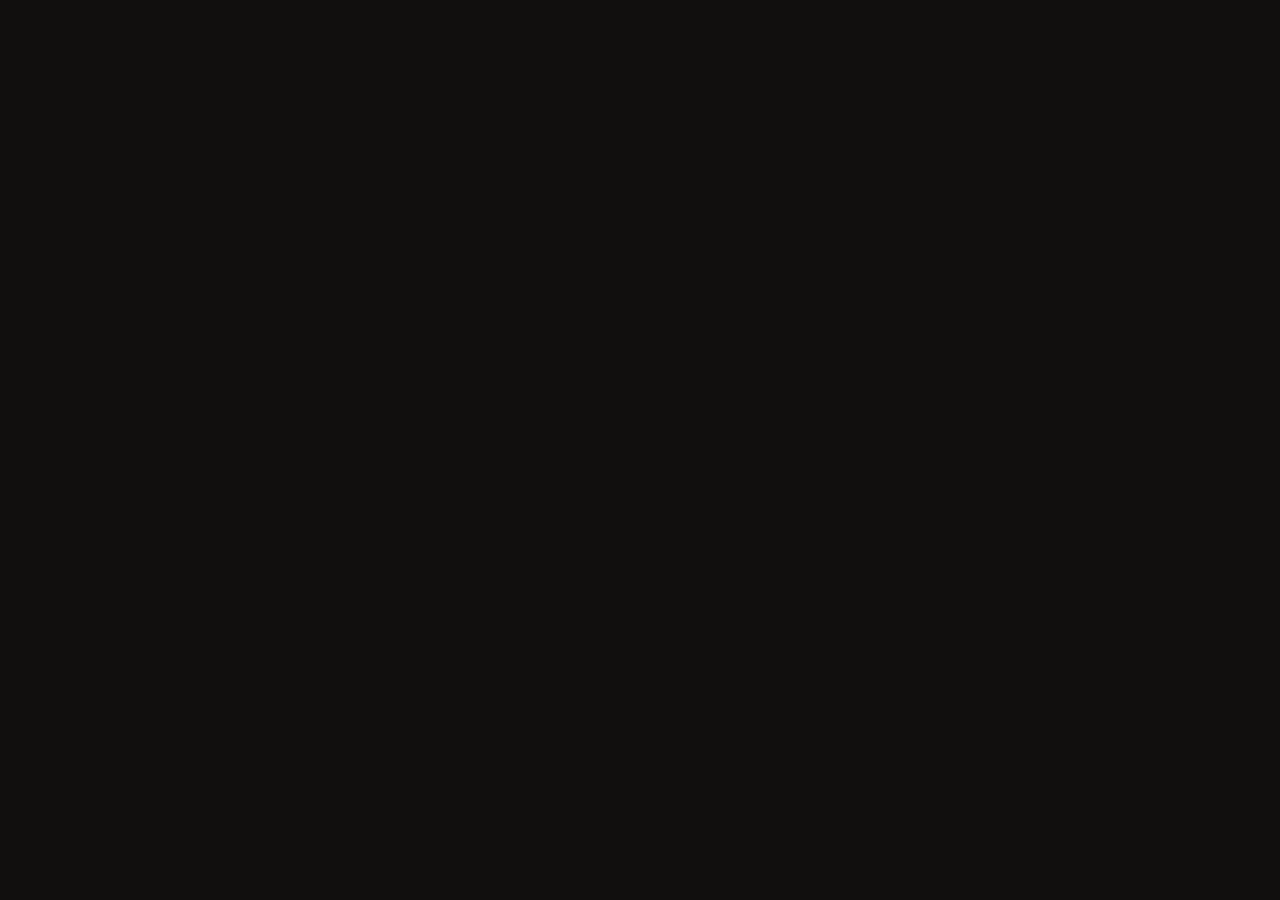
==== index.html @ 85ee20cf "Replace zip with unpacked site; sharpen security copy; strip Base44 - Unpack the saved Pivot One pag" ====
<!DOCTYPE html>
<!-- saved from url=(0047)#evidence -->
<html lang="en"><head><meta http-equiv="Content-Type" content="text/html; charset=UTF-8"><meta content="width=device-width, initial-scale=1" name="viewport"><link data-precedence="default" href="./Pivot One — the mouse that refused to become a spy_files/index-BJC-zDy7.css" rel="stylesheet"><title>Pivot One — the mouse that refused to become a spy</title><meta content="noindex, nofollow, noarchive, nosnippet" name="robots"><meta content="A counter-surveillance proof of concept: a mouse and presenter that cannot record or beacon — and the implant backend it would have needed to betray you." name="description"><link href="./Pivot One — the mouse that refused to become a spy_files/index-DWe_kbz6.js" rel="modulepreload"><link href="./Pivot One — the mouse that refused to become a spy_files/symbol-orange.png" rel="icon"><style type="text/css">[data-sonner-toaster][dir=ltr],html[dir=ltr]{--toast-icon-margin-start:-3px;--toast-icon-margin-end:4px;--toast-svg-margin-start:-1px;--toast-svg-margin-end:0px;--toast-button-margin-start:auto;--toast-button-margin-end:0;--toast-close-button-start:0;--toast-close-button-end:unset;--toast-close-button-transform:translate(-35%, -35%)}[data-sonner-toaster][dir=rtl],html[dir=rtl]{--toast-icon-margin-start:4px;--toast-icon-margin-end:-3px;--toast-svg-margin-start:0px;--toast-svg-margin-end:-1px;--toast-button-margin-start:0;--toast-button-margin-end:auto;--toast-close-button-start:unset;--toast-close-button-end:0;--toast-close-button-transform:translate(35%, -35%)}[data-sonner-toaster]{position:fixed;width:var(--width);font-family:ui-sans-serif,system-ui,-apple-system,BlinkMacSystemFont,Segoe UI,Roboto,Helvetica Neue,Arial,Noto Sans,sans-serif,Apple Color Emoji,Segoe UI Emoji,Segoe UI Symbol,Noto Color Emoji;--gray1:hsl(0, 0%, 99%);--gray2:hsl(0, 0%, 97.3%);--gray3:hsl(0, 0%, 95.1%);--gray4:hsl(0, 0%, 93%);--gray5:hsl(0, 0%, 90.9%);--gray6:hsl(0, 0%, 88.7%);--gray7:hsl(0, 0%, 85.8%);--gray8:hsl(0, 0%, 78%);--gray9:hsl(0, 0%, 56.1%);--gray10:hsl(0, 0%, 52.3%);--gray11:hsl(0, 0%, 43.5%);--gray12:hsl(0, 0%, 9%);--border-radius:8px;box-sizing:border-box;padding:0;margin:0;list-style:none;outline:0;z-index:999999999;transition:transform .4s ease}@media (hover:none) and (pointer:coarse){[data-sonner-toaster][data-lifted=true]{transform:none}}[data-sonner-toaster][data-x-position=right]{right:var(--offset-right)}[data-sonner-toaster][data-x-position=left]{left:var(--offset-left)}[data-sonner-toaster][data-x-position=center]{left:50%;transform:translateX(-50%)}[data-sonner-toaster][data-y-position=top]{top:var(--offset-top)}[data-sonner-toaster][data-y-position=bottom]{bottom:var(--offset-bottom)}[data-sonner-toast]{--y:translateY(100%);--lift-amount:calc(var(--lift) * var(--gap));z-index:var(--z-index);position:absolute;opacity:0;transform:var(--y);touch-action:none;transition:transform .4s,opacity .4s,height .4s,box-shadow .2s;box-sizing:border-box;outline:0;overflow-wrap:anywhere}[data-sonner-toast][data-styled=true]{padding:16px;background:var(--normal-bg);border:1px solid var(--normal-border);color:var(--normal-text);border-radius:var(--border-radius);box-shadow:0 4px 12px rgba(0,0,0,.1);width:var(--width);font-size:13px;display:flex;align-items:center;gap:6px}[data-sonner-toast]:focus-visible{box-shadow:0 4px 12px rgba(0,0,0,.1),0 0 0 2px rgba(0,0,0,.2)}[data-sonner-toast][data-y-position=top]{top:0;--y:translateY(-100%);--lift:1;--lift-amount:calc(1 * var(--gap))}[data-sonner-toast][data-y-position=bottom]{bottom:0;--y:translateY(100%);--lift:-1;--lift-amount:calc(var(--lift) * var(--gap))}[data-sonner-toast][data-styled=true] [data-description]{font-weight:400;line-height:1.4;color:#3f3f3f}[data-rich-colors=true][data-sonner-toast][data-styled=true] [data-description]{color:inherit}[data-sonner-toaster][data-sonner-theme=dark] [data-description]{color:#e8e8e8}[data-sonner-toast][data-styled=true] [data-title]{font-weight:500;line-height:1.5;color:inherit}[data-sonner-toast][data-styled=true] [data-icon]{display:flex;height:16px;width:16px;position:relative;justify-content:flex-start;align-items:center;flex-shrink:0;margin-left:var(--toast-icon-margin-start);margin-right:var(--toast-icon-margin-end)}[data-sonner-toast][data-promise=true] [data-icon]>svg{opacity:0;transform:scale(.8);transform-origin:center;animation:sonner-fade-in .3s ease forwards}[data-sonner-toast][data-styled=true] [data-icon]>*{flex-shrink:0}[data-sonner-toast][data-styled=true] [data-icon] svg{margin-left:var(--toast-svg-margin-start);margin-right:var(--toast-svg-margin-end)}[data-sonner-toast][data-styled=true] [data-content]{display:flex;flex-direction:column;gap:2px}[data-sonner-toast][data-styled=true] [data-button]{border-radius:4px;padding-left:8px;padding-right:8px;height:24px;font-size:12px;color:var(--normal-bg);background:var(--normal-text);margin-left:var(--toast-button-margin-start);margin-right:var(--toast-button-margin-end);border:none;font-weight:500;cursor:pointer;outline:0;display:flex;align-items:center;flex-shrink:0;transition:opacity .4s,box-shadow .2s}[data-sonner-toast][data-styled=true] [data-button]:focus-visible{box-shadow:0 0 0 2px rgba(0,0,0,.4)}[data-sonner-toast][data-styled=true] [data-button]:first-of-type{margin-left:var(--toast-button-margin-start);margin-right:var(--toast-button-margin-end)}[data-sonner-toast][data-styled=true] [data-cancel]{color:var(--normal-text);background:rgba(0,0,0,.08)}[data-sonner-toaster][data-sonner-theme=dark] [data-sonner-toast][data-styled=true] [data-cancel]{background:rgba(255,255,255,.3)}[data-sonner-toast][data-styled=true] [data-close-button]{position:absolute;left:var(--toast-close-button-start);right:var(--toast-close-button-end);top:0;height:20px;width:20px;display:flex;justify-content:center;align-items:center;padding:0;color:var(--gray12);background:var(--normal-bg);border:1px solid var(--gray4);transform:var(--toast-close-button-transform);border-radius:50%;cursor:pointer;z-index:1;transition:opacity .1s,background .2s,border-color .2s}[data-sonner-toast][data-styled=true] [data-close-button]:focus-visible{box-shadow:0 4px 12px rgba(0,0,0,.1),0 0 0 2px rgba(0,0,0,.2)}[data-sonner-toast][data-styled=true] [data-disabled=true]{cursor:not-allowed}[data-sonner-toast][data-styled=true]:hover [data-close-button]:hover{background:var(--gray2);border-color:var(--gray5)}[data-sonner-toast][data-swiping=true]::before{content:'';position:absolute;left:-100%;right:-100%;height:100%;z-index:-1}[data-sonner-toast][data-y-position=top][data-swiping=true]::before{bottom:50%;transform:scaleY(3) translateY(50%)}[data-sonner-toast][data-y-position=bottom][data-swiping=true]::before{top:50%;transform:scaleY(3) translateY(-50%)}[data-sonner-toast][data-swiping=false][data-removed=true]::before{content:'';position:absolute;inset:0;transform:scaleY(2)}[data-sonner-toast][data-expanded=true]::after{content:'';position:absolute;left:0;height:calc(var(--gap) + 1px);bottom:100%;width:100%}[data-sonner-toast][data-mounted=true]{--y:translateY(0);opacity:1}[data-sonner-toast][data-expanded=false][data-front=false]{--scale:var(--toasts-before) * 0.05 + 1;--y:translateY(calc(var(--lift-amount) * var(--toasts-before))) scale(calc(-1 * var(--scale)));height:var(--front-toast-height)}[data-sonner-toast]>*{transition:opacity .4s}[data-sonner-toast][data-x-position=right]{right:0}[data-sonner-toast][data-x-position=left]{left:0}[data-sonner-toast][data-expanded=false][data-front=false][data-styled=true]>*{opacity:0}[data-sonner-toast][data-visible=false]{opacity:0;pointer-events:none}[data-sonner-toast][data-mounted=true][data-expanded=true]{--y:translateY(calc(var(--lift) * var(--offset)));height:var(--initial-height)}[data-sonner-toast][data-removed=true][data-front=true][data-swipe-out=false]{--y:translateY(calc(var(--lift) * -100%));opacity:0}[data-sonner-toast][data-removed=true][data-front=false][data-swipe-out=false][data-expanded=true]{--y:translateY(calc(var(--lift) * var(--offset) + var(--lift) * -100%));opacity:0}[data-sonner-toast][data-removed=true][data-front=false][data-swipe-out=false][data-expanded=false]{--y:translateY(40%);opacity:0;transition:transform .5s,opacity .2s}[data-sonner-toast][data-removed=true][data-front=false]::before{height:calc(var(--initial-height) + 20%)}[data-sonner-toast][data-swiping=true]{transform:var(--y) translateY(var(--swipe-amount-y,0)) translateX(var(--swipe-amount-x,0));transition:none}[data-sonner-toast][data-swiped=true]{user-select:none}[data-sonner-toast][data-swipe-out=true][data-y-position=bottom],[data-sonner-toast][data-swipe-out=true][data-y-position=top]{animation-duration:.2s;animation-timing-function:ease-out;animation-fill-mode:forwards}[data-sonner-toast][data-swipe-out=true][data-swipe-direction=left]{animation-name:swipe-out-left}[data-sonner-toast][data-swipe-out=true][data-swipe-direction=right]{animation-name:swipe-out-right}[data-sonner-toast][data-swipe-out=true][data-swipe-direction=up]{animation-name:swipe-out-up}[data-sonner-toast][data-swipe-out=true][data-swipe-direction=down]{animation-name:swipe-out-down}@keyframes swipe-out-left{from{transform:var(--y) translateX(var(--swipe-amount-x));opacity:1}to{transform:var(--y) translateX(calc(var(--swipe-amount-x) - 100%));opacity:0}}@keyframes swipe-out-right{from{transform:var(--y) translateX(var(--swipe-amount-x));opacity:1}to{transform:var(--y) translateX(calc(var(--swipe-amount-x) + 100%));opacity:0}}@keyframes swipe-out-up{from{transform:var(--y) translateY(var(--swipe-amount-y));opacity:1}to{transform:var(--y) translateY(calc(var(--swipe-amount-y) - 100%));opacity:0}}@keyframes swipe-out-down{from{transform:var(--y) translateY(var(--swipe-amount-y));opacity:1}to{transform:var(--y) translateY(calc(var(--swipe-amount-y) + 100%));opacity:0}}@media (max-width:600px){[data-sonner-toaster]{position:fixed;right:var(--mobile-offset-right);left:var(--mobile-offset-left);width:100%}[data-sonner-toaster][dir=rtl]{left:calc(var(--mobile-offset-left) * -1)}[data-sonner-toaster] [data-sonner-toast]{left:0;right:0;width:calc(100% - var(--mobile-offset-left) * 2)}[data-sonner-toaster][data-x-position=left]{left:var(--mobile-offset-left)}[data-sonner-toaster][data-y-position=bottom]{bottom:var(--mobile-offset-bottom)}[data-sonner-toaster][data-y-position=top]{top:var(--mobile-offset-top)}[data-sonner-toaster][data-x-position=center]{left:var(--mobile-offset-left);right:var(--mobile-offset-right);transform:none}}[data-sonner-toaster][data-sonner-theme=light]{--normal-bg:#fff;--normal-border:var(--gray4);--normal-text:var(--gray12);--success-bg:hsl(143, 85%, 96%);--success-border:hsl(145, 92%, 87%);--success-text:hsl(140, 100%, 27%);--info-bg:hsl(208, 100%, 97%);--info-border:hsl(221, 91%, 93%);--info-text:hsl(210, 92%, 45%);--warning-bg:hsl(49, 100%, 97%);--warning-border:hsl(49, 91%, 84%);--warning-text:hsl(31, 92%, 45%);--error-bg:hsl(359, 100%, 97%);--error-border:hsl(359, 100%, 94%);--error-text:hsl(360, 100%, 45%)}[data-sonner-toaster][data-sonner-theme=light] [data-sonner-toast][data-invert=true]{--normal-bg:#000;--normal-border:hsl(0, 0%, 20%);--normal-text:var(--gray1)}[data-sonner-toaster][data-sonner-theme=dark] [data-sonner-toast][data-invert=true]{--normal-bg:#fff;--normal-border:var(--gray3);--normal-text:var(--gray12)}[data-sonner-toaster][data-sonner-theme=dark]{--normal-bg:#000;--normal-bg-hover:hsl(0, 0%, 12%);--normal-border:hsl(0, 0%, 20%);--normal-border-hover:hsl(0, 0%, 25%);--normal-text:var(--gray1);--success-bg:hsl(150, 100%, 6%);--success-border:hsl(147, 100%, 12%);--success-text:hsl(150, 86%, 65%);--info-bg:hsl(215, 100%, 6%);--info-border:hsl(223, 43%, 17%);--info-text:hsl(216, 87%, 65%);--warning-bg:hsl(64, 100%, 6%);--warning-border:hsl(60, 100%, 9%);--warning-text:hsl(46, 87%, 65%);--error-bg:hsl(358, 76%, 10%);--error-border:hsl(357, 89%, 16%);--error-text:hsl(358, 100%, 81%)}[data-sonner-toaster][data-sonner-theme=dark] [data-sonner-toast] [data-close-button]{background:var(--normal-bg);border-color:var(--normal-border);color:var(--normal-text)}[data-sonner-toaster][data-sonner-theme=dark] [data-sonner-toast] [data-close-button]:hover{background:var(--normal-bg-hover);border-color:var(--normal-border-hover)}[data-rich-colors=true][data-sonner-toast][data-type=success]{background:var(--success-bg);border-color:var(--success-border);color:var(--success-text)}[data-rich-colors=true][data-sonner-toast][data-type=success] [data-close-button]{background:var(--success-bg);border-color:var(--success-border);color:var(--success-text)}[data-rich-colors=true][data-sonner-toast][data-type=info]{background:var(--info-bg);border-color:var(--info-border);color:var(--info-text)}[data-rich-colors=true][data-sonner-toast][data-type=info] [data-close-button]{background:var(--info-bg);border-color:var(--info-border);color:var(--info-text)}[data-rich-colors=true][data-sonner-toast][data-type=warning]{background:var(--warning-bg);border-color:var(--warning-border);color:var(--warning-text)}[data-rich-colors=true][data-sonner-toast][data-type=warning] [data-close-button]{background:var(--warning-bg);border-color:var(--warning-border);color:var(--warning-text)}[data-rich-colors=true][data-sonner-toast][data-type=error]{background:var(--error-bg);border-color:var(--error-border);color:var(--error-text)}[data-rich-colors=true][data-sonner-toast][data-type=error] [data-close-button]{background:var(--error-bg);border-color:var(--error-border);color:var(--error-text)}.sonner-loading-wrapper{--size:16px;height:var(--size);width:var(--size);position:absolute;inset:0;z-index:10}.sonner-loading-wrapper[data-visible=false]{transform-origin:center;animation:sonner-fade-out .2s ease forwards}.sonner-spinner{position:relative;top:50%;left:50%;height:var(--size);width:var(--size)}.sonner-loading-bar{animation:sonner-spin 1.2s linear infinite;background:var(--gray11);border-radius:6px;height:8%;left:-10%;position:absolute;top:-3.9%;width:24%}.sonner-loading-bar:first-child{animation-delay:-1.2s;transform:rotate(.0001deg) translate(146%)}.sonner-loading-bar:nth-child(2){animation-delay:-1.1s;transform:rotate(30deg) translate(146%)}.sonner-loading-bar:nth-child(3){animation-delay:-1s;transform:rotate(60deg) translate(146%)}.sonner-loading-bar:nth-child(4){animation-delay:-.9s;transform:rotate(90deg) translate(146%)}.sonner-loading-bar:nth-child(5){animation-delay:-.8s;transform:rotate(120deg) translate(146%)}.sonner-loading-bar:nth-child(6){animation-delay:-.7s;transform:rotate(150deg) translate(146%)}.sonner-loading-bar:nth-child(7){animation-delay:-.6s;transform:rotate(180deg) translate(146%)}.sonner-loading-bar:nth-child(8){animation-delay:-.5s;transform:rotate(210deg) translate(146%)}.sonner-loading-bar:nth-child(9){animation-delay:-.4s;transform:rotate(240deg) translate(146%)}.sonner-loading-bar:nth-child(10){animation-delay:-.3s;transform:rotate(270deg) translate(146%)}.sonner-loading-bar:nth-child(11){animation-delay:-.2s;transform:rotate(300deg) translate(146%)}.sonner-loading-bar:nth-child(12){animation-delay:-.1s;transform:rotate(330deg) translate(146%)}@keyframes sonner-fade-in{0%{opacity:0;transform:scale(.8)}100%{opacity:1;transform:scale(1)}}@keyframes sonner-fade-out{0%{opacity:1;transform:scale(1)}100%{opacity:0;transform:scale(.8)}}@keyframes sonner-spin{0%{opacity:1}100%{opacity:.15}}@media (prefers-reduced-motion){.sonner-loading-bar,[data-sonner-toast],[data-sonner-toast]>*{transition:none!important;animation:none!important}}.sonner-loader{position:absolute;top:50%;left:50%;transform:translate(-50%,-50%);transform-origin:center;transition:opacity .2s,transform .2s}.sonner-loader[data-visible=false]{opacity:0;transform:scale(.8) translate(-50%,-50%)}</style><style id="base44-badge-fonts">
    
    
    
  </style></head><body data-react-root="true"><!--$--><div class="min-h-screen bg-background"><header class="absolute inset-x-0 top-0 z-20"><div class="mx-auto flex max-w-6xl items-center justify-between gap-4 px-6 py-6"><a href="#top" class="flex items-center gap-2.5 text-foreground"><span class="h-1.5 w-1.5 rounded-full bg-accent"></span><span class="font-mono text-xs uppercase tracking-[0.32em]">Pivot</span></a><nav class="hidden items-center gap-8 font-mono text-[10px] uppercase tracking-[0.2em] text-muted-foreground md:flex"><a href="#threat" class="transition-colors hover:text-foreground">Threat model</a><a href="#takeover" class="transition-colors hover:text-foreground">The takeover</a><a href="#backend" class="transition-colors hover:text-foreground">The backend</a><a href="#evidence" class="transition-colors hover:text-foreground">Evidence</a></nav><a href="#reserve" class="rounded-full border border-border px-4 py-2 font-mono text-[10px] uppercase tracking-[0.18em] text-foreground/80 transition-colors hover:border-foreground/40 hover:text-foreground">Reserve</a></div></header><main><section id="top" class="relative overflow-hidden"><div class="pointer-events-none absolute inset-0 bg-[radial-gradient(hsl(var(--border))_1px,transparent_1px)] bg-[length:26px_26px] opacity-50 [mask-image:radial-gradient(ellipse_at_top,black,transparent_72%)]"></div><div class="pointer-events-none absolute -top-40 right-[-10%] h-[440px] w-[440px] rounded-full bg-accent/10 blur-[120px]"></div><div class="relative mx-auto grid max-w-6xl gap-12 px-6 pb-16 pt-28 lg:grid-cols-[1.08fr_0.92fr] lg:items-center lg:gap-8 lg:pb-24 lg:pt-36"><div><span class="inline-flex items-center gap-2 rounded-full border border-border px-3 py-1 font-mono text-[9px] uppercase tracking-[0.22em] text-muted-foreground"><span class="h-1.5 w-1.5 rounded-full bg-accent"></span>Proof of concept · field study 04</span><h1 class="mt-6 font-display text-[clamp(2.6rem,8vw,4.9rem)] font-normal leading-[0.94] tracking-tight">Remote Control <em class="italic text-accent">Mouse</em></h1><p class="mt-6 max-w-lg text-[15px] leading-relaxed text-muted-foreground">A pointer, a presenter and a media remote — three honest jobs in one shell. Pivot One is defined by what it cannot do: no microphone, no journal that outlives a sleep cycle, no packet on the wire unless a button is under your thumb. What follows is the whole argument, both halves — the device on your desk, and the covert backend it would have needed to turn against you.</p><div class="mt-9 flex flex-wrap items-center gap-3"><a href="#backend" class="group inline-flex items-center gap-2 rounded-full bg-accent px-6 py-3 text-sm font-medium text-accent-foreground transition-colors hover:bg-accent/90">See the implant’s backend<svg xmlns="http://www.w3.org/2000/svg" width="24" height="24" viewBox="0 0 24 24" fill="none" stroke="currentColor" stroke-width="2" stroke-linecap="round" stroke-linejoin="round" class="lucide lucide-arrow-down-right h-4 w-4 transition-transform group-hover:translate-y-0.5"><path d="m7 7 10 10"></path><path d="M17 7v10H7"></path></svg></a><a href="#evidence" class="inline-flex items-center rounded-full border border-border px-6 py-3 text-sm font-medium text-foreground/80 transition-colors hover:border-foreground/40 hover:text-foreground">The evidence</a></div><dl class="mt-12 grid max-w-md grid-cols-2 gap-x-6 gap-y-5 border-t border-border pt-6 sm:grid-cols-4"><div><dt class="font-mono text-[9px] uppercase tracking-[0.16em] text-muted-foreground">Microphones</dt><dd class="mt-1.5 text-sm text-foreground/90">0</dd></div><div><dt class="font-mono text-[9px] uppercase tracking-[0.16em] text-muted-foreground">Telemetry</dt><dd class="mt-1.5 text-sm text-foreground/90">None</dd></div><div><dt class="font-mono text-[9px] uppercase tracking-[0.16em] text-muted-foreground">Radio</dt><dd class="mt-1.5 text-sm text-foreground/90">Hardware cut</dd></div><div><dt class="font-mono text-[9px] uppercase tracking-[0.16em] text-muted-foreground">Firmware</dt><dd class="mt-1.5 text-sm text-foreground/90">Signed · on base</dd></div></dl></div><div class="relative"><div class="flex justify-center lg:justify-end"><div class="inline-flex rounded-full border border-border bg-secondary/60 p-1"><button type="button" aria-pressed="true" class="rounded-full px-5 py-1.5 font-mono text-[11px] uppercase tracking-[0.18em] transition-colors bg-foreground text-background">Mouse</button><button type="button" aria-pressed="false" class="rounded-full px-5 py-1.5 font-mono text-[11px] uppercase tracking-[0.18em] transition-colors text-muted-foreground hover:text-foreground">Remote</button></div></div><div class="relative flex w-full items-center justify-center py-8"><div class="absolute h-72 w-72 rounded-full blur-3xl transition-all duration-700 bg-foreground/10"></div><div class="relative transition-all duration-700 ease-out h-[268px] w-[172px] rounded-[86px]" style="background:linear-gradient(165deg, #3d3935 0%, #1a1817 55%, #0b0a0a 100%);box-shadow:inset 0 1px 0 rgba(255,255,255,0.16), inset 0 -18px 30px rgba(0,0,0,0.45), 0 45px 70px -35px rgba(0,0,0,0.8)"><div class="absolute inset-0 transition-opacity duration-500 opacity-100"><div class="absolute left-1/2 top-16 h-20 w-px -translate-x-1/2 bg-white/10"></div><div class="absolute left-1/2 top-9 h-9 w-1.5 -translate-x-1/2 rounded-full bg-accent shadow-[0_0_20px_rgba(233,84,47,0.55)]"></div><div class="absolute bottom-9 left-1/2 h-1.5 w-1.5 -translate-x-1/2 rounded-full bg-white/25"></div><div class="absolute bottom-6 left-1/2 -translate-x-1/2 font-mono text-[8px] uppercase tracking-[0.3em] text-white/25">Pivot</div></div><div class="absolute inset-0 flex flex-col items-center gap-3 px-4 pt-7 transition-opacity duration-500 pointer-events-none opacity-0"><button type="button" class="h-8 w-full rounded-full border border-white/15 font-mono text-[8px] uppercase tracking-[0.25em] text-white/70 transition-colors hover:border-accent hover:text-accent">Laser</button><div class="flex flex-col gap-2"><button type="button" aria-label="Volume up" class="mx-auto flex h-8 w-8 items-center justify-center rounded-full bg-white/10 text-white/80 transition-colors hover:bg-accent hover:text-white"><svg xmlns="http://www.w3.org/2000/svg" width="24" height="24" viewBox="0 0 24 24" fill="none" stroke="currentColor" stroke-width="2" stroke-linecap="round" stroke-linejoin="round" class="lucide lucide-chevron-up h-4 w-4"><path d="m18 15-6-6-6 6"></path></svg></button><button type="button" aria-label="Volume down" class="mx-auto flex h-8 w-8 items-center justify-center rounded-full bg-white/10 text-white/80 transition-colors hover:bg-accent hover:text-white"><svg xmlns="http://www.w3.org/2000/svg" width="24" height="24" viewBox="0 0 24 24" fill="none" stroke="currentColor" stroke-width="2" stroke-linecap="round" stroke-linejoin="round" class="lucide lucide-chevron-down h-4 w-4"><path d="m6 9 6 6 6-6"></path></svg></button></div><div class="mt-1 flex items-center gap-3"><button type="button" aria-label="Previous slide" class="flex h-8 w-8 items-center justify-center rounded-full text-white/70 transition-colors hover:text-accent"><svg xmlns="http://www.w3.org/2000/svg" width="24" height="24" viewBox="0 0 24 24" fill="none" stroke="currentColor" stroke-width="2" stroke-linecap="round" stroke-linejoin="round" class="lucide lucide-skip-back h-4 w-4"><polygon points="19 20 9 12 19 4 19 20"></polygon><line x1="5" x2="5" y1="19" y2="5"></line></svg></button><button type="button" aria-label="Play or pause" class="flex h-11 w-11 items-center justify-center rounded-full bg-accent text-white shadow-[0_0_20px_rgba(233,84,47,0.4)] transition-colors hover:bg-accent/90"><svg xmlns="http://www.w3.org/2000/svg" width="24" height="24" viewBox="0 0 24 24" fill="none" stroke="currentColor" stroke-width="2" stroke-linecap="round" stroke-linejoin="round" class="lucide lucide-play h-4 w-4"><polygon points="6 3 20 12 6 21 6 3"></polygon></svg></button><button type="button" aria-label="Next slide" class="flex h-8 w-8 items-center justify-center rounded-full text-white/70 transition-colors hover:text-accent"><svg xmlns="http://www.w3.org/2000/svg" width="24" height="24" viewBox="0 0 24 24" fill="none" stroke="currentColor" stroke-width="2" stroke-linecap="round" stroke-linejoin="round" class="lucide lucide-skip-forward h-4 w-4"><polygon points="5 4 15 12 5 20 5 4"></polygon><line x1="19" x2="19" y1="5" y2="19"></line></svg></button></div><button type="button" class="mt-1 h-8 w-full rounded-full border border-white/15 font-mono text-[8px] uppercase tracking-[0.25em] text-white/60 transition-colors hover:border-white/40 hover:text-white">Blackout</button></div></div></div><p class="min-h-[1rem] text-center font-mono text-[10px] uppercase tracking-[0.2em] text-muted-foreground lg:text-right">Wheel · scrolls the page</p><div class="mt-5 rounded-2xl border border-border bg-card/60 p-4"><div class="flex items-center justify-between font-mono text-[9px] uppercase tracking-[0.2em] text-muted-foreground"><span>Radio monitor</span><span class="flex items-center gap-1.5 text-accent"><span class="h-1.5 w-1.5 animate-pulse rounded-full bg-accent"></span>idle</span></div><div class="mt-3 flex items-end gap-[3px]"><span class="h-[3px] flex-1 rounded-full bg-border"></span><span class="h-[3px] flex-1 rounded-full bg-border"></span><span class="h-[3px] flex-1 rounded-full bg-border"></span><span class="h-[3px] flex-1 rounded-full bg-border"></span><span class="h-[3px] flex-1 rounded-full bg-border"></span><span class="h-[3px] flex-1 rounded-full bg-border"></span><span class="h-[3px] flex-1 rounded-full bg-border"></span><span class="h-[3px] flex-1 rounded-full bg-border"></span><span class="h-[3px] flex-1 rounded-full bg-border"></span><span class="h-[3px] flex-1 rounded-full bg-border"></span><span class="h-[3px] flex-1 rounded-full bg-border"></span><span class="h-[3px] flex-1 rounded-full bg-border"></span><span class="h-[3px] flex-1 rounded-full bg-border"></span><span class="h-[3px] flex-1 rounded-full bg-border"></span><span class="h-[3px] flex-1 rounded-full bg-border"></span><span class="h-[3px] flex-1 rounded-full bg-border"></span><span class="h-[3px] flex-1 rounded-full bg-border"></span><span class="h-[3px] flex-1 rounded-full bg-border"></span><span class="h-[3px] flex-1 rounded-full bg-border"></span><span class="h-[3px] flex-1 rounded-full bg-border"></span><span class="h-[3px] flex-1 rounded-full bg-border"></span><span class="h-[3px] flex-1 rounded-full bg-border"></span><span class="h-[3px] flex-1 rounded-full bg-border"></span><span class="h-[3px] flex-1 rounded-full bg-border"></span><span class="h-[3px] flex-1 rounded-full bg-border"></span><span class="h-[3px] flex-1 rounded-full bg-border"></span><span class="h-[3px] flex-1 rounded-full bg-border"></span><span class="h-[3px] flex-1 rounded-full bg-border"></span><span class="h-[3px] flex-1 rounded-full bg-border"></span><span class="h-[3px] flex-1 rounded-full bg-border"></span><span class="h-[3px] flex-1 rounded-full bg-border"></span><span class="h-[3px] flex-1 rounded-full bg-border"></span><span class="h-[3px] flex-1 rounded-full bg-border"></span><span class="h-[3px] flex-1 rounded-full bg-border"></span></div><p class="mt-3 text-[11px] leading-relaxed text-muted-foreground">Nothing transmitted in the last 12 h. The only traffic this device permits is the frame you send by pressing a button.</p></div></div></div></section><section id="threat" class="relative border-t border-border"><div class="mx-auto max-w-6xl px-6 py-24 lg:py-32"><div class="max-w-2xl"><p class="font-mono text-[10px] uppercase tracking-[0.24em] text-muted-foreground">The threat model</p><h2 class="mt-4 font-display text-[clamp(2rem,5vw,3.4rem)] leading-[1.02] tracking-tight">A mouse is the best place to hide.</h2><p class="mt-5 text-[15px] leading-relaxed text-muted-foreground">It sits closer to you than your phone, it never once asks for permission, and it is already trusted to track every movement you make. Turning one into a surveillance implant is not a film plot — it is a supply-chain decision taken four steps upstream of your desk, by someone you will never meet.</p></div><ol class="mt-14 grid gap-px overflow-hidden rounded-3xl border border-border bg-border sm:grid-cols-2 lg:grid-cols-4"><li class="bg-card p-7 lg:p-8"><span class="font-mono text-[10px] tracking-[0.2em] text-accent">01</span><h3 class="mt-5 font-display text-xl tracking-tight">The swap</h3><p class="mt-3 text-[13px] leading-relaxed text-muted-foreground">A receiver arrives in a plain envelope. Or a firmware update is signed by someone who is not the vendor. Nothing on the desk looks any different, and that is the entire point.</p></li><li class="bg-card p-7 lg:p-8"><span class="font-mono text-[10px] tracking-[0.2em] text-accent">02</span><h3 class="mt-5 font-display text-xl tracking-tight">The senses</h3><p class="mt-3 text-[13px] leading-relaxed text-muted-foreground">Pointer motion, click rhythm, the pause before a password — and, if a microphone fits the shell, the room itself.</p></li><li class="bg-card p-7 lg:p-8"><span class="font-mono text-[10px] tracking-[0.2em] text-accent">03</span><h3 class="mt-5 font-display text-xl tracking-tight">The journal</h3><p class="mt-3 text-[13px] leading-relaxed text-muted-foreground">Nothing leaves yet. The implant keeps a quiet record in memory that survives sleep, waiting for a window when nobody is watching the traffic.</p></li><li class="bg-card p-7 lg:p-8"><span class="font-mono text-[10px] tracking-[0.2em] text-accent">04</span><h3 class="mt-5 font-display text-xl tracking-tight">The beacon</h3><p class="mt-3 text-[13px] leading-relaxed text-muted-foreground">A few kilobytes ride out inside a packet dressed as routine pairing, or sit and wait for a network the device is already trusted on.</p></li></ol><figure class="relative mt-16 overflow-hidden rounded-3xl border border-border bg-card px-7 py-14 lg:px-16 lg:py-20"><div class="pointer-events-none absolute -left-20 -top-24 h-64 w-64 rounded-full bg-accent/10 blur-[90px]"></div><blockquote class="relative max-w-3xl font-display text-[clamp(1.5rem,3.4vw,2.35rem)] leading-[1.18] tracking-tight">“The most trusted object on a desk is the one nobody has ever thought to ask what it is doing.”</blockquote><figcaption class="relative mt-6 font-mono text-[9px] uppercase tracking-[0.22em] text-muted-foreground">Field note 04 · peripheral attack surface</figcaption></figure><div class="mt-16"><h3 class="font-mono text-[10px] uppercase tracking-[0.24em] text-muted-foreground">From the other side</h3><div class="mt-6 grid gap-4 sm:grid-cols-3"><div class="rounded-2xl border border-border p-6"><svg xmlns="http://www.w3.org/2000/svg" width="24" height="24" viewBox="0 0 24 24" fill="none" stroke="currentColor" stroke-width="1.5" stroke-linecap="round" stroke-linejoin="round" class="lucide lucide-keyboard h-5 w-5 text-accent"><path d="M10 8h.01"></path><path d="M12 12h.01"></path><path d="M14 8h.01"></path><path d="M16 12h.01"></path><path d="M18 8h.01"></path><path d="M6 8h.01"></path><path d="M7 16h10"></path><path d="M8 12h.01"></path><rect width="20" height="16" x="2" y="4" rx="2"></rect></svg><h4 class="mt-5 text-sm font-medium">A keyboard in disguise</h4><p class="mt-2.5 text-[13px] leading-relaxed text-muted-foreground">To the host, the receiver is already a keyboard. Anything that can type can open a shell — no exploit, no malware file, no alarm.</p></div><div class="rounded-2xl border border-border p-6"><svg xmlns="http://www.w3.org/2000/svg" width="24" height="24" viewBox="0 0 24 24" fill="none" stroke="currentColor" stroke-width="1.5" stroke-linecap="round" stroke-linejoin="round" class="lucide lucide-radio h-5 w-5 text-accent"><path d="M4.9 19.1C1 15.2 1 8.8 4.9 4.9"></path><path d="M7.8 16.2c-2.3-2.3-2.3-6.1 0-8.5"></path><circle cx="12" cy="12" r="2"></circle><path d="M16.2 7.8c2.3 2.3 2.3 6.1 0 8.5"></path><path d="M19.1 4.9C23 8.8 23 15.1 19.1 19"></path></svg><h4 class="mt-5 text-sm font-medium">A remote control</h4><p class="mt-2.5 text-[13px] leading-relaxed text-muted-foreground">The same radio that beacons out can carry instructions back in: pull the buffer, arm the microphone, hold a key down.</p></div><div class="rounded-2xl border border-border p-6"><svg xmlns="http://www.w3.org/2000/svg" width="24" height="24" viewBox="0 0 24 24" fill="none" stroke="currentColor" stroke-width="1.5" stroke-linecap="round" stroke-linejoin="round" class="lucide lucide-fingerprint h-5 w-5 text-accent"><path d="M12 10a2 2 0 0 0-2 2c0 1.02-.1 2.51-.26 4"></path><path d="M14 13.12c0 2.38 0 6.38-1 8.88"></path><path d="M17.29 21.02c.12-.6.43-2.3.5-3.02"></path><path d="M2 12a10 10 0 0 1 18-6"></path><path d="M2 16h.01"></path><path d="M21.8 16c.2-2 .131-5.354 0-6"></path><path d="M5 19.5C5.5 18 6 15 6 12a6 6 0 0 1 .34-2"></path><path d="M8.65 22c.21-.66.45-1.32.57-2"></path><path d="M9 6.8a6 6 0 0 1 9 5.2v2"></path></svg><h4 class="mt-5 text-sm font-medium">A signature of you</h4><p class="mt-2.5 text-[13px] leading-relaxed text-muted-foreground">Movement timing is more personal than a password. Hesitation, fatigue and working hours are all readable from a trajectory.</p></div></div><p class="mt-5 font-mono text-[9px] uppercase tracking-[0.2em] text-muted-foreground/70">Described, not demonstrated.</p></div></div></section><section id="takeover" class="mx-auto max-w-6xl px-6 py-24 lg:py-28"><div class="max-w-2xl"><p class="font-mono text-[10px] uppercase tracking-[0.24em] text-muted-foreground">The takeover · simulated reconstruction</p><h2 class="mt-4 font-display text-[clamp(2rem,4.5vw,3.25rem)] leading-[1.02] tracking-tight">What it looks like when the mouse works for someone else.</h2><p class="mt-5 text-[15px] leading-relaxed text-muted-foreground">Five frames from the recording a compromised pointer would have produced. Nothing below happened, and nothing below is possible on Pivot One — this is the reconstruction the hardware was built to refuse.</p></div><div class="mt-12 overflow-hidden rounded-3xl border border-border bg-card"><div class="flex flex-wrap items-center justify-between gap-3 border-b border-border px-5 py-3"><span class="flex items-center gap-2 font-mono text-[9px] uppercase tracking-[0.2em] text-muted-foreground"><span class="h-1.5 w-1.5 animate-pulse rounded-full bg-accent"></span>rec · 00:<!-- -->24<!-- --> · frame <!-- -->4<!-- -->/5</span><span class="flex items-center gap-1"><button type="button" class="flex items-center gap-1.5 rounded-full border border-border px-3 py-1.5 font-mono text-[9px] uppercase tracking-[0.16em] text-muted-foreground transition-colors hover:text-foreground"><svg xmlns="http://www.w3.org/2000/svg" width="24" height="24" viewBox="0 0 24 24" fill="none" stroke="currentColor" stroke-width="2" stroke-linecap="round" stroke-linejoin="round" class="lucide lucide-pause h-3 w-3"><rect x="14" y="4" width="4" height="16" rx="1"></rect><rect x="6" y="4" width="4" height="16" rx="1"></rect></svg>pause</button><button type="button" class="flex items-center gap-1.5 rounded-full border border-border px-3 py-1.5 font-mono text-[9px] uppercase tracking-[0.16em] text-muted-foreground transition-colors hover:text-foreground"><svg xmlns="http://www.w3.org/2000/svg" width="24" height="24" viewBox="0 0 24 24" fill="none" stroke="currentColor" stroke-width="2" stroke-linecap="round" stroke-linejoin="round" class="lucide lucide-rotate-ccw h-3 w-3"><path d="M3 12a9 9 0 1 0 9-9 9.75 9.75 0 0 0-6.74 2.74L3 8"></path><path d="M3 3v5h5"></path></svg>replay</button></span></div><div class="grid divide-y divide-border lg:grid-cols-[0.9fr_1.1fr] lg:divide-x lg:divide-y-0"><div class="flex flex-col justify-between gap-8 p-6 lg:p-8"><div class="flex items-center justify-between font-mono text-[9px] uppercase tracking-[0.2em] text-muted-foreground"><span>Implant · PVT-0417</span><span class="text-accent">recording</span></div><dl class="space-y-3"><div class="flex items-baseline justify-between gap-4 border-b border-border/60 pb-2 last:border-0"><dt class="font-mono text-[9px] uppercase tracking-[0.18em] text-muted-foreground">Sensor</dt><dd class="font-mono text-[11px] text-foreground/70">armed · 1 kHz</dd></div><div class="flex items-baseline justify-between gap-4 border-b border-border/60 pb-2 last:border-0"><dt class="font-mono text-[9px] uppercase tracking-[0.18em] text-muted-foreground">Keystroke buffer</dt><dd class="font-mono text-[11px] text-accent">14 chars</dd></div><div class="flex items-baseline justify-between gap-4 border-b border-border/60 pb-2 last:border-0"><dt class="font-mono text-[9px] uppercase tracking-[0.18em] text-muted-foreground">Radio</dt><dd class="font-mono text-[11px] text-accent">link up</dd></div><div class="flex items-baseline justify-between gap-4 border-b border-border/60 pb-2 last:border-0"><dt class="font-mono text-[9px] uppercase tracking-[0.18em] text-muted-foreground">Operator</dt><dd class="font-mono text-[11px] text-accent">connected</dd></div></dl><div class="flex items-center gap-2 font-mono text-[9px] uppercase tracking-[0.18em] text-muted-foreground"><span class="h-1.5 w-1.5 rounded-full bg-foreground/40"></span><span class="h-px flex-1 bg-border"></span><span class="text-accent">packet away</span><span class="h-px w-6 bg-border"></span><span class="h-1.5 w-1.5 rounded-full bg-foreground/40"></span></div></div><div class="relative overflow-hidden"><div class="flex items-center justify-between border-b border-border px-4 py-2.5 font-mono text-[9px] uppercase tracking-[0.16em] text-muted-foreground"><span class="flex items-center gap-1.5"><i class="h-1.5 w-1.5 rounded-full bg-foreground/25"></i><i class="h-1.5 w-1.5 rounded-full bg-foreground/25"></i><i class="h-1.5 w-1.5 rounded-full bg-foreground/25"></i></span><span class="truncate">m.reyes · win 11 · user-auth-2214</span></div><div class="relative h-[286px] sm:h-[320px]"><div class="absolute inset-0 opacity-40 [background-image:linear-gradient(hsl(var(--border))_1px,transparent_1px),linear-gradient(90deg,hsl(var(--border))_1px,transparent_1px)] [background-size:32px_32px]"></div><div class="absolute left-[9%] top-[14%] w-[58%] rounded-lg border border-border bg-card p-4 shadow-2xl"><p class="font-mono text-[8px] uppercase tracking-[0.2em] text-muted-foreground">Sign in to continue</p><p class="mt-3 truncate text-[13px] text-foreground/80">m.reyes@northgate.example</p><div class="mt-2 flex items-center gap-1.5 rounded border border-input bg-background px-2 py-2"><span class="h-1.5 w-1.5 rounded-full transition-colors duration-300 bg-foreground/70"></span><span class="h-1.5 w-1.5 rounded-full transition-colors duration-300 bg-foreground/70"></span><span class="h-1.5 w-1.5 rounded-full transition-colors duration-300 bg-foreground/70"></span><span class="h-1.5 w-1.5 rounded-full transition-colors duration-300 bg-foreground/70"></span><span class="h-1.5 w-1.5 rounded-full transition-colors duration-300 bg-foreground/70"></span><span class="h-1.5 w-1.5 rounded-full transition-colors duration-300 bg-foreground/70"></span><span class="h-1.5 w-1.5 rounded-full transition-colors duration-300 bg-foreground/70"></span><span class="h-1.5 w-1.5 rounded-full transition-colors duration-300 bg-foreground/70"></span><span class="h-1.5 w-1.5 rounded-full transition-colors duration-300 bg-foreground/70"></span><span class="h-1.5 w-1.5 rounded-full transition-colors duration-300 bg-foreground/70"></span><span class="h-1.5 w-1.5 rounded-full transition-colors duration-300 bg-foreground/70"></span><span class="h-1.5 w-1.5 rounded-full transition-colors duration-300 bg-foreground/70"></span><span class="h-1.5 w-1.5 rounded-full transition-colors duration-300 bg-foreground/70"></span><span class="h-1.5 w-1.5 rounded-full transition-colors duration-300 bg-foreground/70"></span></div><div class="mt-3 flex items-center justify-between"><span class="font-mono text-[8px] uppercase tracking-[0.18em] text-muted-foreground">submitting…</span><span class="rounded-sm bg-secondary px-2 py-1 font-mono text-[8px] uppercase tracking-[0.16em] text-foreground/70">Sign in</span></div></div><svg viewBox="0 0 21 21" class="absolute h-5 w-5 text-accent transition-all duration-1000 ease-in-out" fill="currentColor" aria-hidden="true" style="left: 26%; top: 66%;"><path d="M3 2l7 17 2.3-6.3L18.6 10z"></path></svg></div></div></div><div class="grid gap-px border-t border-border bg-border sm:grid-cols-5"><button type="button" aria-pressed="false" class="px-4 py-4 text-left transition-colors bg-secondary/40 hover:bg-secondary/70"><span class="flex items-center gap-2 font-mono text-[9px] uppercase tracking-[0.2em] text-muted-foreground"><span class="">01</span><span class="">Idle</span></span><p class="mt-2 text-[11px] leading-snug text-muted-foreground/70">—</p></button><button type="button" aria-pressed="false" class="px-4 py-4 text-left transition-colors bg-secondary/40 hover:bg-secondary/70"><span class="flex items-center gap-2 font-mono text-[9px] uppercase tracking-[0.2em] text-muted-foreground"><span class="">02</span><span class="">Capture</span></span><p class="mt-2 text-[11px] leading-snug text-muted-foreground/70">—</p></button><button type="button" aria-pressed="false" class="px-4 py-4 text-left transition-colors bg-secondary/40 hover:bg-secondary/70"><span class="flex items-center gap-2 font-mono text-[9px] uppercase tracking-[0.2em] text-muted-foreground"><span class="">03</span><span class="">Beacon</span></span><p class="mt-2 text-[11px] leading-snug text-muted-foreground/70">—</p></button><button type="button" aria-pressed="true" class="px-4 py-4 text-left transition-colors bg-card"><span class="flex items-center gap-2 font-mono text-[9px] uppercase tracking-[0.2em] text-muted-foreground"><span class="text-accent">04</span><span class="text-foreground">Arrival</span></span><p class="mt-2 text-[11px] leading-snug text-foreground/80">The operator opens your desktop</p></button><button type="button" aria-pressed="false" class="px-4 py-4 text-left transition-colors bg-secondary/40 hover:bg-secondary/70"><span class="flex items-center gap-2 font-mono text-[9px] uppercase tracking-[0.2em] text-muted-foreground"><span class="">05</span><span class="">Takeover</span></span><p class="mt-2 text-[11px] leading-snug text-muted-foreground/70">—</p></button></div></div><p class="mt-6 max-w-xl font-mono text-[10px] uppercase leading-relaxed tracking-[0.16em] text-muted-foreground">The operator opens your desktop<!-- --> — <!-- -->No exploit, no prompt, no window. A second cursor is simply placed where yours already was.</p></section><section id="backend" class="border-t border-border bg-secondary/20"><div class="mx-auto max-w-6xl px-6 py-24 lg:py-32"><div class="flex flex-col gap-6 lg:flex-row lg:items-end lg:justify-between"><div class="max-w-2xl"><p class="font-mono text-[10px] uppercase tracking-[0.24em] text-muted-foreground">The backend</p><h2 class="mt-4 font-display text-[clamp(2rem,5vw,3.4rem)] leading-[1.02] tracking-tight">What the surveillance tool looks like when it works.</h2><p class="mt-5 text-[15px] leading-relaxed text-muted-foreground">This is the half nobody puts on a landing page. One compromised mouse, one operator, and a feed of everything it should never have been able to see — the buffer it keeps, the relay it beacons to, the keystrokes it can send back.</p></div><span class="shrink-0 rounded-full border border-accent/40 bg-accent/10 px-3.5 py-1.5 font-mono text-[9px] uppercase tracking-[0.2em] text-accent">Simulation · no live capture</span></div><div class="mt-12"><div class="rounded-3xl border border-border bg-card p-4 sm:p-6"><div class="flex flex-wrap items-center justify-between gap-3"><div class="flex items-center gap-2"><span class="h-1.5 w-1.5 animate-pulse rounded-full bg-accent"></span><span class="font-mono text-[10px] uppercase tracking-[0.2em]">Implant · PVT-0417</span></div><div class="flex flex-wrap gap-1.5"><span class="rounded-full border border-border px-2.5 py-1 font-mono text-[8.5px] uppercase tracking-[0.14em] text-muted-foreground">link · usb-dongle</span><span class="rounded-full border border-border px-2.5 py-1 font-mono text-[8.5px] uppercase tracking-[0.14em] text-muted-foreground">fw · 2.4.11 unsigned</span><span class="rounded-full border border-border px-2.5 py-1 font-mono text-[8.5px] uppercase tracking-[0.14em] text-muted-foreground">state · armed</span></div></div><div class="mt-4 grid gap-3 lg:grid-cols-[180px_minmax(0,1fr)_180px]"><div class="rounded-2xl border border-border bg-background/40 p-4"><p class="font-mono text-[9px] uppercase tracking-[0.22em] text-muted-foreground">Sensors</p><ul class="mt-3 grid grid-cols-2 gap-x-4 gap-y-3 lg:grid-cols-1"><li><p class="flex items-center gap-1.5 text-[11px] text-foreground/85"><span class="h-1.5 w-1.5 shrink-0 rounded-full bg-accent"></span>Pointer path</p><p class="mt-0.5 pl-3 font-mono text-[9px] uppercase tracking-[0.1em] text-muted-foreground">1,000 Hz · delta</p></li><li><p class="flex items-center gap-1.5 text-[11px] text-foreground/85"><span class="h-1.5 w-1.5 shrink-0 rounded-full bg-accent"></span>Click timing</p><p class="mt-0.5 pl-3 font-mono text-[9px] uppercase tracking-[0.1em] text-muted-foreground">ms precision</p></li><li><p class="flex items-center gap-1.5 text-[11px] text-foreground/85"><span class="h-1.5 w-1.5 shrink-0 rounded-full bg-accent"></span>Keystrokes</p><p class="mt-0.5 pl-3 font-mono text-[9px] uppercase tracking-[0.1em] text-muted-foreground">HID context</p></li><li><p class="flex items-center gap-1.5 text-[11px] text-foreground/85"><span class="h-1.5 w-1.5 shrink-0 rounded-full border border-border"></span>Room audio</p><p class="mt-0.5 pl-3 font-mono text-[9px] uppercase tracking-[0.1em] text-muted-foreground">mic · 8 kHz</p></li><li><p class="flex items-center gap-1.5 text-[11px] text-foreground/85"><span class="h-1.5 w-1.5 shrink-0 rounded-full bg-accent"></span>Presence</p><p class="mt-0.5 pl-3 font-mono text-[9px] uppercase tracking-[0.1em] text-muted-foreground">idle vs. active</p></li></ul></div><div class="flex min-h-0 flex-col overflow-hidden rounded-2xl border border-border bg-background/60"><div class="flex items-center justify-between border-b border-border px-4 py-2.5"><span class="font-mono text-[9px] uppercase tracking-[0.22em] text-muted-foreground">Outbound journal</span><div class="flex items-center gap-1"><button type="button" aria-label="Resume the journal" class="flex h-6 w-6 items-center justify-center rounded-full text-muted-foreground transition-colors hover:bg-secondary hover:text-foreground"><svg xmlns="http://www.w3.org/2000/svg" width="24" height="24" viewBox="0 0 24 24" fill="none" stroke="currentColor" stroke-width="2" stroke-linecap="round" stroke-linejoin="round" class="lucide lucide-play h-3 w-3"><polygon points="6 3 20 12 6 21 6 3"></polygon></svg></button><button type="button" aria-label="Replay the journal" class="flex h-6 w-6 items-center justify-center rounded-full text-muted-foreground transition-colors hover:bg-secondary hover:text-foreground"><svg xmlns="http://www.w3.org/2000/svg" width="24" height="24" viewBox="0 0 24 24" fill="none" stroke="currentColor" stroke-width="2" stroke-linecap="round" stroke-linejoin="round" class="lucide lucide-rotate-ccw h-3 w-3"><path d="M3 12a9 9 0 1 0 9-9 9.75 9.75 0 0 0-6.74 2.74L3 8"></path><path d="M3 3v5h5"></path></svg></button></div></div><div class="h-[248px] overflow-y-auto px-3.5 py-3 font-mono text-[10.5px] leading-relaxed sm:px-4"><div class="flex gap-2 py-[3px]"><span class="shrink-0 text-muted-foreground/50">19:04:02</span><span class="w-11 shrink-0 text-muted-foreground">SENSE</span><span class="break-words text-foreground/80">pointer delta → 412 events buffered</span></div><div class="flex gap-2 py-[3px]"><span class="shrink-0 text-muted-foreground/50">19:04:09</span><span class="w-11 shrink-0 text-muted-foreground">SENSE</span><span class="break-words text-foreground/80">idle 41 s after last click · host unlocked</span></div><div class="flex gap-2 py-[3px]"><span class="shrink-0 text-muted-foreground/50">19:04:17</span><span class="w-11 shrink-0 text-foreground/60">BUF</span><span class="break-words text-foreground/80">journal 8.4 KB · survives sleep cycle</span></div><div class="flex gap-2 py-[3px]"><span class="shrink-0 text-muted-foreground/50">19:04:23</span><span class="w-11 shrink-0 text-foreground">CMD</span><span class="break-words text-foreground/80">operator request · pull last 60 s</span></div><div class="flex gap-2 py-[3px]"><span class="shrink-0 text-muted-foreground/50">19:04:31</span><span class="w-11 shrink-0 text-accent">BEACON</span><span class="break-words text-foreground/80">41.2 KB → edge-9.metrics-relay.example</span></div><div class="flex gap-2 py-[3px]"><span class="shrink-0 text-muted-foreground/50">19:04:31</span><span class="w-11 shrink-0 text-muted-foreground">ACK</span><span class="break-words text-foreground/80">relay accepted · 200 · 318 ms</span></div><div class="flex gap-2 py-[3px]"><span class="shrink-0 text-muted-foreground/50">19:04:44</span><span class="w-11 shrink-0 text-muted-foreground">SENSE</span><span class="break-words text-foreground/80">keystroke cluster · 24 keys in 3.1 s</span></div><div class="flex gap-2 py-[3px]"><span class="shrink-0 text-muted-foreground/50">19:04:52</span><span class="w-11 shrink-0 text-foreground">CMD</span><span class="break-words text-foreground/80">inject HID string · host: admin console</span></div><div class="flex gap-2 py-[3px]"><span class="shrink-0 text-muted-foreground/50">19:05:03</span><span class="w-11 shrink-0 text-foreground/60">BUF</span><span class="break-words text-foreground/80">journal flushed · 0 KB retained</span></div><div class="flex gap-2 py-[3px]"><span class="shrink-0 text-muted-foreground/50">19:05:12</span><span class="w-11 shrink-0 text-accent">BEACON</span><span class="break-words text-foreground/80">6.1 KB → edge-9.metrics-relay.example</span></div><div class="flex gap-2 py-[3px]"><span class="shrink-0 text-muted-foreground/50">19:05:20</span><span class="w-11 shrink-0 text-muted-foreground">ACK</span><span class="break-words text-foreground/80">relay accepted · 200 · 402 ms</span></div><div class="flex gap-2 py-[3px]"><span class="shrink-0 text-muted-foreground/50">19:05:31</span><span class="w-11 shrink-0 text-muted-foreground">SENSE</span><span class="break-words text-foreground/80">audio segment 12 s · room occupied</span></div><div class="flex gap-2 py-[3px]"><span class="shrink-0 text-muted-foreground/50">19:05:44</span><span class="w-11 shrink-0 text-foreground/60">BUF</span><span class="break-words text-foreground/80">166 KB · queue full · oldest dropped</span></div></div></div><div class="rounded-2xl border border-border bg-background/40 p-4"><p class="font-mono text-[9px] uppercase tracking-[0.22em] text-muted-foreground">Operator</p><div class="mt-3 grid grid-cols-2 gap-2 lg:grid-cols-1"><button type="button" class="rounded-lg border border-border px-2.5 py-2 text-left text-[10px] leading-snug text-foreground/80 transition-colors hover:border-accent hover:text-accent">Pull buffer</button><button type="button" class="rounded-lg border border-border px-2.5 py-2 text-left text-[10px] leading-snug text-foreground/80 transition-colors hover:border-accent hover:text-accent">Arm room audio</button><button type="button" class="rounded-lg border border-border px-2.5 py-2 text-left text-[10px] leading-snug text-foreground/80 transition-colors hover:border-accent hover:text-accent">Inject keystrokes</button><button type="button" class="rounded-lg border border-border px-2.5 py-2 text-left text-[10px] leading-snug text-foreground/80 transition-colors hover:border-accent hover:text-accent">Lock the host</button></div><p class="mt-3 text-[9px] leading-relaxed text-muted-foreground/70">Simulated. Nothing here is wired to anything.</p></div></div><div class="mt-4 flex flex-col gap-2 border-t border-border pt-4 font-mono text-[9px] uppercase tracking-[0.16em] text-muted-foreground sm:flex-row sm:items-center sm:justify-between"><span>buffer 166 KB</span><span>beacons today 06</span><span class="text-accent">relay edge-9.metrics-relay.example</span></div><p class="mt-3 font-mono text-[9px] uppercase tracking-[0.16em] text-muted-foreground/60">4<!-- --> operator actions available · 0 possible on Pivot One</p></div></div><div class="mt-8 grid gap-4 sm:grid-cols-3"><div class="rounded-2xl border border-border bg-card/50 p-6"><h3 class="text-sm font-medium">A microphone</h3><p class="mt-2.5 text-[13px] leading-relaxed text-muted-foreground">Even a poor one in a plastic shell hears a whole room. Pivot One has no cavity to place it in.</p></div><div class="rounded-2xl border border-border bg-card/50 p-6"><h3 class="text-sm font-medium">An always-on radio</h3><p class="mt-2.5 text-[13px] leading-relaxed text-muted-foreground">A beacon needs permission to transmit while nobody is pressing anything. Ours only speaks on demand.</p></div><div class="rounded-2xl border border-border bg-card/50 p-6"><h3 class="text-sm font-medium">Firmware nobody can read</h3><p class="mt-2.5 text-[13px] leading-relaxed text-muted-foreground">Every implant lives behind a signature you cannot check. Ours is printed on the base of the device.</p></div></div></div></section><section id="modes" class="mx-auto max-w-6xl px-6 py-24 lg:py-32"><div class="max-w-2xl"><p class="font-mono text-[10px] uppercase tracking-[0.24em] text-muted-foreground">Modes</p><h2 class="mt-4 font-display text-[clamp(2rem,4.5vw,3.25rem)] leading-[1.02] tracking-tight">Three jobs. None of them need a cloud.</h2><p class="mt-5 text-[15px] leading-relaxed text-muted-foreground">Most people own a mouse, a clicker and a TV remote that never sits where it should. Pivot One folds all three into one object you already pick up first — and every one of those jobs runs on the device, not on a service.</p></div><div class="mt-14 grid gap-px overflow-hidden rounded-3xl border border-border bg-border sm:grid-cols-2"><div class="group bg-card p-8 transition-colors hover:bg-secondary/50 lg:p-10"><span class="flex h-11 w-11 items-center justify-center rounded-full bg-accent/10 text-accent"><svg xmlns="http://www.w3.org/2000/svg" width="24" height="24" viewBox="0 0 24 24" fill="none" stroke="currentColor" stroke-width="1.6" stroke-linecap="round" stroke-linejoin="round" class="lucide lucide-mouse-pointer2 h-5 w-5"><path d="M4.037 4.688a.495.495 0 0 1 .651-.651l16 6.5a.5.5 0 0 1-.063.947l-6.124 1.58a2 2 0 0 0-1.438 1.435l-1.579 6.126a.5.5 0 0 1-.947.063z"></path></svg></span><h3 class="mt-6 font-display text-2xl tracking-tight">Pointer</h3><p class="mt-3 max-w-sm text-sm leading-relaxed text-muted-foreground">A 26,000 DPI sensor and 1,000 Hz polling. It is a serious mouse well before it is anything else.</p></div><div class="group bg-card p-8 transition-colors hover:bg-secondary/50 lg:p-10"><span class="flex h-11 w-11 items-center justify-center rounded-full bg-accent/10 text-accent"><svg xmlns="http://www.w3.org/2000/svg" width="24" height="24" viewBox="0 0 24 24" fill="none" stroke="currentColor" stroke-width="1.6" stroke-linecap="round" stroke-linejoin="round" class="lucide lucide-presentation h-5 w-5"><path d="M2 3h20"></path><path d="M21 3v11a2 2 0 0 1-2 2H5a2 2 0 0 1-2-2V3"></path><path d="m7 21 5-5 5 5"></path></svg></span><h3 class="mt-6 font-display text-2xl tracking-tight">Presenter</h3><p class="mt-3 max-w-sm text-sm leading-relaxed text-muted-foreground">Laser dot, next and back, instant blackout. Thirty metres of range from the back of the room.</p></div><div class="group bg-card p-8 transition-colors hover:bg-secondary/50 lg:p-10"><span class="flex h-11 w-11 items-center justify-center rounded-full bg-accent/10 text-accent"><svg xmlns="http://www.w3.org/2000/svg" width="24" height="24" viewBox="0 0 24 24" fill="none" stroke="currentColor" stroke-width="1.6" stroke-linecap="round" stroke-linejoin="round" class="lucide lucide-tv h-5 w-5"><rect width="20" height="15" x="2" y="7" rx="2" ry="2"></rect><polyline points="17 2 12 7 7 2"></polyline></svg></span><h3 class="mt-6 font-display text-2xl tracking-tight">Media</h3><p class="mt-3 max-w-sm text-sm leading-relaxed text-muted-foreground">Volume wheel, play and pause, input switching — the TV remote that was always under your hand.</p></div><div class="group bg-card p-8 transition-colors hover:bg-secondary/50 lg:p-10"><span class="flex h-11 w-11 items-center justify-center rounded-full bg-accent/10 text-accent"><svg xmlns="http://www.w3.org/2000/svg" width="24" height="24" viewBox="0 0 24 24" fill="none" stroke="currentColor" stroke-width="1.6" stroke-linecap="round" stroke-linejoin="round" class="lucide lucide-rotate-cw h-5 w-5"><path d="M21 12a9 9 0 1 1-9-9c2.52 0 4.93 1 6.74 2.74L21 8"></path><path d="M21 3v5h-5"></path></svg></span><h3 class="mt-6 font-display text-2xl tracking-tight">The pivot</h3><p class="mt-3 max-w-sm text-sm leading-relaxed text-muted-foreground">Turn the shell ninety degrees. Mechanical detents find the click and the wheel becomes a d-pad — only a hand can start it.</p></div></div></section><section id="evidence" class="border-t border-border"><div class="mx-auto max-w-6xl px-6 py-24 lg:py-32"><div class="max-w-2xl"><p class="font-mono text-[10px] uppercase tracking-[0.24em] text-muted-foreground">The evidence</p><h2 class="mt-4 font-display text-[clamp(2rem,5vw,3.4rem)] leading-[1.02] tracking-tight">What it would take. What was removed.</h2><p class="mt-5 text-[15px] leading-relaxed text-muted-foreground">Surveillance hardware is not clever. It is a short list of capabilities, each of which has to be designed in on purpose. Here is the list, beside the device that does without it.</p></div><div class="mt-14 overflow-hidden rounded-3xl border border-border"><div class="hidden grid-cols-[150px_1fr_1fr] gap-6 border-b border-border bg-secondary/40 px-7 py-4 font-mono text-[9px] uppercase tracking-[0.2em] text-muted-foreground md:grid"><span>Capability</span><span>The implant</span><span class="text-foreground">Pivot One</span></div><div class="divide-y divide-border"><div class="grid gap-4 px-7 py-6 md:grid-cols-[150px_1fr_1fr] md:gap-6"><p class="font-mono text-[10px] uppercase tracking-[0.18em] text-accent md:pt-0.5">Microphone</p><div><p class="font-mono text-[9px] uppercase tracking-[0.16em] text-muted-foreground/60 md:hidden">The implant</p><p class="mt-1 text-[13px] leading-relaxed text-muted-foreground md:mt-0">A cavity in the shell, armed whenever the host goes quiet.</p></div><div><p class="font-mono text-[9px] uppercase tracking-[0.16em] text-foreground/50 md:hidden">Pivot One</p><p class="mt-1 text-[13px] leading-relaxed text-foreground/90 md:mt-0">None. No cavity, no pad on the board, no footprint in the firmware.</p></div></div><div class="grid gap-4 px-7 py-6 md:grid-cols-[150px_1fr_1fr] md:gap-6"><p class="font-mono text-[10px] uppercase tracking-[0.18em] text-accent md:pt-0.5">Radio</p><div><p class="font-mono text-[9px] uppercase tracking-[0.16em] text-muted-foreground/60 md:hidden">The implant</p><p class="mt-1 text-[13px] leading-relaxed text-muted-foreground md:mt-0">Always-on 2.4 GHz. Beacons on idle rather than on intent.</p></div><div><p class="font-mono text-[9px] uppercase tracking-[0.16em] text-foreground/50 md:hidden">Pivot One</p><p class="mt-1 text-[13px] leading-relaxed text-foreground/90 md:mt-0">Transmits only while a button is held. A hardware cut on the base kills the radio.</p></div></div><div class="grid gap-4 px-7 py-6 md:grid-cols-[150px_1fr_1fr] md:gap-6"><p class="font-mono text-[10px] uppercase tracking-[0.18em] text-accent md:pt-0.5">Firmware</p><div><p class="font-mono text-[9px] uppercase tracking-[0.16em] text-muted-foreground/60 md:hidden">The implant</p><p class="mt-1 text-[13px] leading-relaxed text-muted-foreground md:mt-0">Signed by whoever shipped the envelope, and unverifiable by you.</p></div><div><p class="font-mono text-[9px] uppercase tracking-[0.16em] text-foreground/50 md:hidden">Pivot One</p><p class="mt-1 text-[13px] leading-relaxed text-foreground/90 md:mt-0">Signed, hash printed on the base, updated over USB-C and nothing else.</p></div></div><div class="grid gap-4 px-7 py-6 md:grid-cols-[150px_1fr_1fr] md:gap-6"><p class="font-mono text-[10px] uppercase tracking-[0.18em] text-accent md:pt-0.5">Journal</p><div><p class="font-mono text-[9px] uppercase tracking-[0.16em] text-muted-foreground/60 md:hidden">The implant</p><p class="mt-1 text-[13px] leading-relaxed text-muted-foreground md:mt-0">A local buffer that survives sleep, unplugging and battery changes.</p></div><div><p class="font-mono text-[9px] uppercase tracking-[0.16em] text-foreground/50 md:hidden">Pivot One</p><p class="mt-1 text-[13px] leading-relaxed text-foreground/90 md:mt-0">Nothing persists between sessions. No account, no profile, no history.</p></div></div><div class="grid gap-4 px-7 py-6 md:grid-cols-[150px_1fr_1fr] md:gap-6"><p class="font-mono text-[10px] uppercase tracking-[0.18em] text-accent md:pt-0.5">Injection</p><div><p class="font-mono text-[9px] uppercase tracking-[0.16em] text-muted-foreground/60 md:hidden">The implant</p><p class="mt-1 text-[13px] leading-relaxed text-muted-foreground md:mt-0">The receiver is a keyboard, so the receiver can type on your behalf.</p></div><div><p class="font-mono text-[9px] uppercase tracking-[0.16em] text-foreground/50 md:hidden">Pivot One</p><p class="mt-1 text-[13px] leading-relaxed text-foreground/90 md:mt-0">The receiver accepts HID frames from the paired shell only, and nothing else.</p></div></div><div class="grid gap-4 px-7 py-6 md:grid-cols-[150px_1fr_1fr] md:gap-6"><p class="font-mono text-[10px] uppercase tracking-[0.18em] text-accent md:pt-0.5">Telemetry</p><div><p class="font-mono text-[9px] uppercase tracking-[0.16em] text-muted-foreground/60 md:hidden">The implant</p><p class="mt-1 text-[13px] leading-relaxed text-muted-foreground md:mt-0">Usage profiling to a relay you will never see on a bill of materials.</p></div><div><p class="font-mono text-[9px] uppercase tracking-[0.16em] text-foreground/50 md:hidden">Pivot One</p><p class="mt-1 text-[13px] leading-relaxed text-foreground/90 md:mt-0">Zero. It does not know who you are, which is the entire point.</p></div></div></div></div><div class="mt-10 grid gap-6 rounded-3xl border border-border bg-card px-7 py-9 lg:grid-cols-[1.2fr_0.8fr] lg:items-center lg:px-10"><p class="font-display text-[clamp(1.4rem,3vw,2rem)] leading-[1.15] tracking-tight">A hinge is not remote-triggerable.</p><p class="text-[13px] leading-relaxed text-muted-foreground">The only way Pivot One changes job is a hand on the shell. That is the whole security model: single-purpose hardware with no second owner, no service behind it and nothing to negotiate with.</p></div></div></section><section id="specs" class="border-y border-border bg-secondary/30"><div class="mx-auto max-w-6xl px-6 py-24 lg:py-28"><div class="grid gap-12 lg:grid-cols-[0.8fr_1.2fr]"><div><p class="font-mono text-[10px] uppercase tracking-[0.24em] text-muted-foreground">Specifications</p><h2 class="mt-4 font-display text-[clamp(2rem,4.5vw,3.25rem)] leading-[1.02] tracking-tight">Including the parts that aren’t there.</h2><p class="mt-5 max-w-sm text-[15px] leading-relaxed text-muted-foreground">Aluminium frame, silent switches and a hinge tested past the point anyone would reasonably turn it. The interesting rows are the absences.</p></div><dl class="divide-y divide-border border-t border-border"><div class="grid gap-1 py-4 sm:grid-cols-[180px_1fr] sm:items-baseline sm:gap-6"><dt class="font-mono text-[10px] uppercase tracking-[0.18em] text-muted-foreground">Sensor</dt><dd class="text-sm text-foreground/90">26,000 DPI optical · 1,000 Hz polling · motion only</dd></div><div class="grid gap-1 py-4 sm:grid-cols-[180px_1fr] sm:items-baseline sm:gap-6"><dt class="font-mono text-[10px] uppercase tracking-[0.18em] text-muted-foreground">Microphone</dt><dd class="text-sm text-foreground/90">None. No cavity, no pad, no footprint in firmware</dd></div><div class="grid gap-1 py-4 sm:grid-cols-[180px_1fr] sm:items-baseline sm:gap-6"><dt class="font-mono text-[10px] uppercase tracking-[0.18em] text-muted-foreground">Radio</dt><dd class="text-sm text-foreground/90">Bluetooth 5.3 LE + 2.4 GHz · transmits only while a button is held</dd></div><div class="grid gap-1 py-4 sm:grid-cols-[180px_1fr] sm:items-baseline sm:gap-6"><dt class="font-mono text-[10px] uppercase tracking-[0.18em] text-muted-foreground">Radio cut</dt><dd class="text-sm text-foreground/90">Physical switch on the base · kills the antenna, not just the software</dd></div><div class="grid gap-1 py-4 sm:grid-cols-[180px_1fr] sm:items-baseline sm:gap-6"><dt class="font-mono text-[10px] uppercase tracking-[0.18em] text-muted-foreground">Firmware</dt><dd class="text-sm text-foreground/90">Signed and hash-printed on the base · USB-C updates only</dd></div><div class="grid gap-1 py-4 sm:grid-cols-[180px_1fr] sm:items-baseline sm:gap-6"><dt class="font-mono text-[10px] uppercase tracking-[0.18em] text-muted-foreground">Telemetry</dt><dd class="text-sm text-foreground/90">Zero · no account, no pairing to a service, no beacon on idle</dd></div><div class="grid gap-1 py-4 sm:grid-cols-[180px_1fr] sm:items-baseline sm:gap-6"><dt class="font-mono text-[10px] uppercase tracking-[0.18em] text-muted-foreground">Pivot hinge</dt><dd class="text-sm text-foreground/90">100,000 cycles · mechanical detents at 0° and 90°</dd></div><div class="grid gap-1 py-4 sm:grid-cols-[180px_1fr] sm:items-baseline sm:gap-6"><dt class="font-mono text-[10px] uppercase tracking-[0.18em] text-muted-foreground">Battery</dt><dd class="text-sm text-foreground/90">90 days typical · USB-C · 10 min = 1 day</dd></div><div class="grid gap-1 py-4 sm:grid-cols-[180px_1fr] sm:items-baseline sm:gap-6"><dt class="font-mono text-[10px] uppercase tracking-[0.18em] text-muted-foreground">Size</dt><dd class="text-sm text-foreground/90">118 × 68 × 38 mm · 84 g</dd></div><div class="grid gap-1 py-4 sm:grid-cols-[180px_1fr] sm:items-baseline sm:gap-6"><dt class="font-mono text-[10px] uppercase tracking-[0.18em] text-muted-foreground">In the box</dt><dd class="text-sm text-foreground/90">Pivot One, receiver, braided cable, sleeve, audit sheet</dd></div></dl></div></div></section><section id="reserve" class="mx-auto max-w-6xl px-6 py-24 lg:py-32"><div class="grid gap-12 lg:grid-cols-[0.85fr_1.15fr] lg:gap-20"><div><p class="font-mono text-[10px] uppercase tracking-[0.24em] text-muted-foreground">Reserve</p><h2 class="mt-4 font-display text-[clamp(2rem,4.5vw,3.25rem)] leading-[1.02] tracking-tight">Hold one from the first batch.</h2><p class="mt-5 max-w-sm text-[15px] leading-relaxed text-muted-foreground">First units ship in March 2027. Reserving costs nothing today — we only email when your finish is ready to order. Every unit ships with its firmware hash printed on the base.</p><div class="mt-8 flex items-baseline gap-3"><span class="font-display text-4xl">€149</span><span class="font-mono text-[10px] uppercase tracking-[0.18em] text-muted-foreground">incl. VAT</span></div><ul class="mt-8 space-y-3 text-sm text-muted-foreground"><li class="flex items-center gap-3"><svg xmlns="http://www.w3.org/2000/svg" width="24" height="24" viewBox="0 0 24 24" fill="none" stroke="currentColor" stroke-width="2" stroke-linecap="round" stroke-linejoin="round" class="lucide lucide-check h-4 w-4 text-accent"><path d="M20 6 9 17l-5-5"></path></svg>Three finishes</li><li class="flex items-center gap-3"><svg xmlns="http://www.w3.org/2000/svg" width="24" height="24" viewBox="0 0 24 24" fill="none" stroke="currentColor" stroke-width="2" stroke-linecap="round" stroke-linejoin="round" class="lucide lucide-check h-4 w-4 text-accent"><path d="M20 6 9 17l-5-5"></path></svg>Firmware hash printed on the base</li><li class="flex items-center gap-3"><svg xmlns="http://www.w3.org/2000/svg" width="24" height="24" viewBox="0 0 24 24" fill="none" stroke="currentColor" stroke-width="2" stroke-linecap="round" stroke-linejoin="round" class="lucide lucide-check h-4 w-4 text-accent"><path d="M20 6 9 17l-5-5"></path></svg>No account, no telemetry</li></ul></div><div class="rounded-3xl border border-border bg-card p-7 shadow-[0_30px_60px_-40px_rgba(20,15,10,0.35)] sm:p-9"><form class="space-y-5"><div class="grid gap-5 sm:grid-cols-2"><label class="block"><span class="font-mono text-[10px] uppercase tracking-[0.18em] text-muted-foreground">Name</span><input required="" placeholder="Aoife Byrne" class="mt-2 w-full rounded-xl border border-input bg-background px-4 py-3 text-sm outline-none transition-colors placeholder:text-muted-foreground/60 focus:border-accent" value=""></label><label class="block"><span class="font-mono text-[10px] uppercase tracking-[0.18em] text-muted-foreground">Email</span><input required="" type="email" placeholder="you@studio.com" class="mt-2 w-full rounded-xl border border-input bg-background px-4 py-3 text-sm outline-none transition-colors placeholder:text-muted-foreground/60 focus:border-accent" value=""></label></div><div class="grid gap-5 sm:grid-cols-2"><label class="block"><span class="font-mono text-[10px] uppercase tracking-[0.18em] text-muted-foreground">Finish</span><select class="mt-2 w-full appearance-none rounded-xl border border-input bg-background px-4 py-3 text-sm outline-none transition-colors focus:border-accent"><option value="Graphite" selected="">Graphite</option><option value="Bone">Bone</option><option value="Ember">Ember</option></select></label><label class="block"><span class="font-mono text-[10px] uppercase tracking-[0.18em] text-muted-foreground">Quantity</span><select class="mt-2 w-full appearance-none rounded-xl border border-input bg-background px-4 py-3 text-sm outline-none transition-colors focus:border-accent"><option value="1" selected="">1</option><option value="2">2</option><option value="3">3</option><option value="4">4</option><option value="5">5</option></select></label></div><label class="block"><span class="font-mono text-[10px] uppercase tracking-[0.18em] text-muted-foreground">Anything we should know?</span><textarea rows="3" placeholder="Left-handed, studio purchase, delivery notes…" class="mt-2 w-full resize-none rounded-xl border border-input bg-background px-4 py-3 text-sm outline-none transition-colors placeholder:text-muted-foreground/60 focus:border-accent"></textarea></label><button type="submit" class="w-full rounded-full bg-primary px-6 py-3.5 text-sm font-medium text-primary-foreground transition-colors hover:bg-primary/90 disabled:cursor-not-allowed disabled:opacity-60">Reserve my Pivot One</button><p class="text-center text-[11px] text-muted-foreground">No payment today. One email when it ships, nothing else.</p></form></div></div></section></main><footer class="border-t border-border"><div class="mx-auto flex max-w-6xl flex-col gap-6 px-6 py-10 sm:flex-row sm:items-center sm:justify-between"><a href="#top" class="flex items-center gap-2.5"><span class="h-1.5 w-1.5 rounded-full bg-accent"></span><span class="font-mono text-xs uppercase tracking-[0.32em]">Pivot Labs</span></a><p class="max-w-md font-mono text-[10px] uppercase leading-relaxed tracking-[0.18em] text-muted-foreground">Pivot One · counter-surveillance concept · the implant console is a simulation</p></div></footer></div><!--/$--><section aria-label="Notifications alt+T" tabindex="-1" aria-live="polite" aria-relevant="additions text" aria-atomic="false"></section><script type="module" async="" src="./Pivot One — the mouse that refused to become a spy_files/index-DWe_kbz6.js"></script><div id="base44-edit-badge" dir="ltr" style="position: fixed; z-index: 999999; bottom: 16px; right: 16px; display: flex; align-items: center; gap: 8px; background-color: rgb(0, 0, 0); color: rgb(255, 255, 255); padding: 8px 12px; border-radius: 6px; box-shadow: rgba(0, 0, 0, 0.1) 0px 10px 15px -3px, rgba(0, 0, 0, 0.05) 0px 4px 6px -2px; cursor: pointer; transition: box-shadow 0.2s; border: 1px solid rgb(38, 38, 38); font-family: -apple-system, BlinkMacSystemFont, &quot;Segoe UI&quot;, Roboto, &quot;Helvetica Neue&quot;, Arial, sans-serif; font-size: 14px;">
      <img src="./Pivot One — the mouse that refused to become a spy_files/symbol-orange.png" alt="base44" style="width: 20px; height: 20px;">
      <span style="white-space: nowrap; font-size: 12px;">
        <span id="badge-content">
          <div style="display: flex; align-items: center; gap: 6px; justify-content: center; font-size: 14px;">
            <span>Edit with </span>
            <span style="margin-bottom: 2px;"><img src="[data-uri]" alt="Base44" height="18" width="56"></span>
          </div>
        </span>
      </span>
      <button id="badge-close" aria-label="Close badge" style="
          padding: 2px;
          margin-left: 2px;
          border-radius: 9999px;
          background: transparent;
          border: none;
          cursor: pointer;
          transition: background-color 0.2s;
          color: white;
          display: flex;
          align-items: center;
          justify-content: center;
        ">
        <svg xmlns="http://www.w3.org/2000/svg" width="14" height="14" viewBox="0 0 24 24" fill="none" stroke="currentColor" stroke-width="2" stroke-linecap="round" stroke-linejoin="round"><line x1="18" y1="6" x2="6" y2="18"></line><line x1="6" y1="6" x2="18" y2="18"></line></svg>
      </button>
    </div></body></html>
---- Pivot One — the mouse that refused to become a spy_files/index-BJC-zDy7.css ----
@import "https://fonts.googleapis.com/css2?family=Instrument+Serif:ital@0;1&family=Inter:wght@300;400;500;600&family=JetBrains+Mono:wght@400;500&display=swap";*,:before,:after,::backdrop{--tw-border-spacing-x:0;--tw-border-spacing-y:0;--tw-translate-x:0;--tw-translate-y:0;--tw-rotate:0;--tw-skew-x:0;--tw-skew-y:0;--tw-scale-x:1;--tw-scale-y:1;--tw-pan-x: ;--tw-pan-y: ;--tw-pinch-zoom: ;--tw-scroll-snap-strictness:proximity;--tw-gradient-from-position: ;--tw-gradient-via-position: ;--tw-gradient-to-position: ;--tw-ordinal: ;--tw-slashed-zero: ;--tw-numeric-figure: ;--tw-numeric-spacing: ;--tw-numeric-fraction: ;--tw-ring-inset: ;--tw-ring-offset-width:0px;--tw-ring-offset-color:#fff;--tw-ring-color:#3b82f680;--tw-ring-offset-shadow:0 0 #0000;--tw-ring-shadow:0 0 #0000;--tw-shadow:0 0 #0000;--tw-shadow-colored:0 0 #0000;--tw-blur: ;--tw-brightness: ;--tw-contrast: ;--tw-grayscale: ;--tw-hue-rotate: ;--tw-invert: ;--tw-saturate: ;--tw-sepia: ;--tw-drop-shadow: ;--tw-backdrop-blur: ;--tw-backdrop-brightness: ;--tw-backdrop-contrast: ;--tw-backdrop-grayscale: ;--tw-backdrop-hue-rotate: ;--tw-backdrop-invert: ;--tw-backdrop-opacity: ;--tw-backdrop-saturate: ;--tw-backdrop-sepia: ;--tw-contain-size: ;--tw-contain-layout: ;--tw-contain-paint: ;--tw-contain-style: }*,:before,:after{box-sizing:border-box;border:0 solid #e5e7eb}:before,:after{--tw-content:""}html,:host{-webkit-text-size-adjust:100%;tab-size:4;font-feature-settings:normal;font-variation-settings:normal;-webkit-tap-highlight-color:transparent;font-family:ui-sans-serif,system-ui,sans-serif,Apple Color Emoji,Segoe UI Emoji,Segoe UI Symbol,Noto Color Emoji;line-height:1.5}body{line-height:inherit;margin:0}hr{height:0;color:inherit;border-top-width:1px}abbr:where([title]){-webkit-text-decoration:underline dotted;text-decoration:underline dotted}h1,h2,h3,h4,h5,h6{font-size:inherit;font-weight:inherit}a{color:inherit;-webkit-text-decoration:inherit;text-decoration:inherit}b,strong{font-weight:bolder}code,kbd,samp,pre{font-family:var(--font-mono);font-feature-settings:normal;font-variation-settings:normal;font-size:1em}small{font-size:80%}sub,sup{vertical-align:baseline;font-size:75%;line-height:0;position:relative}sub{bottom:-.25em}sup{top:-.5em}table{text-indent:0;border-color:inherit;border-collapse:collapse}button,input,optgroup,select,textarea{font-feature-settings:inherit;font-variation-settings:inherit;font-family:inherit;font-size:100%;font-weight:inherit;line-height:inherit;letter-spacing:inherit;color:inherit;margin:0;padding:0}button,select{text-transform:none}button,input:where([type=button]),input:where([type=reset]),input:where([type=submit]){-webkit-appearance:button;background-color:#0000;background-image:none}:-moz-focusring{outline:auto}:-moz-ui-invalid{box-shadow:none}progress{vertical-align:baseline}::-webkit-inner-spin-button{height:auto}::-webkit-outer-spin-button{height:auto}[type=search]{-webkit-appearance:textfield;outline-offset:-2px}::-webkit-search-decoration{-webkit-appearance:none}::-webkit-file-upload-button{-webkit-appearance:button;font:inherit}summary{display:list-item}blockquote,dl,dd,h1,h2,h3,h4,h5,h6,hr,figure,p,pre{margin:0}fieldset{margin:0;padding:0}legend{padding:0}ol,ul,menu{margin:0;padding:0;list-style:none}dialog{padding:0}textarea{resize:vertical}input::-moz-placeholder{opacity:1;color:#9ca3af}textarea::-moz-placeholder{opacity:1;color:#9ca3af}input::placeholder,textarea::placeholder{opacity:1;color:#9ca3af}button,[role=button]{cursor:pointer}:disabled{cursor:default}img,svg,video,canvas,audio,iframe,embed,object{vertical-align:middle;display:block}img,video{max-width:100%;height:auto}[hidden]:where(:not([hidden=until-found])){display:none}:root{--background:24 9% 6%;--foreground:40 22% 93%;--card:24 8% 9%;--card-foreground:40 22% 93%;--popover:24 8% 9%;--popover-foreground:40 22% 93%;--primary:40 22% 93%;--primary-foreground:24 9% 7%;--secondary:24 7% 13%;--secondary-foreground:40 22% 93%;--muted:24 7% 13%;--muted-foreground:40 10% 62%;--accent:13 82% 56%;--accent-foreground:0 0% 100%;--destructive:0 70% 55%;--destructive-foreground:0 0% 100%;--border:30 9% 18%;--input:30 9% 22%;--ring:13 82% 56%;--chart-1:13 82% 56%;--chart-2:40 22% 80%;--chart-3:38 40% 62%;--chart-4:190 35% 52%;--chart-5:40 70% 58%;--radius:.75rem;--font-heading:"Inter", ui-sans-serif, system-ui, sans-serif;--font-body:"Inter", ui-sans-serif, system-ui, sans-serif;--font-display:"Instrument Serif", Georgia, "Times New Roman", serif;--font-mono:"JetBrains Mono", ui-monospace, SFMono-Regular, Menlo, monospace;--sidebar-background:24 9% 7%;--sidebar-foreground:40 22% 90%;--sidebar-primary:40 22% 93%;--sidebar-primary-foreground:24 9% 7%;--sidebar-accent:24 7% 13%;--sidebar-accent-foreground:40 22% 93%;--sidebar-border:30 9% 18%;--sidebar-ring:13 82% 56%}.dark{--background:24 9% 6%;--foreground:40 22% 93%;--card:24 8% 9%;--card-foreground:40 22% 93%;--popover:24 8% 9%;--popover-foreground:40 22% 93%;--primary:40 22% 93%;--primary-foreground:24 9% 7%;--secondary:24 7% 13%;--secondary-foreground:40 22% 93%;--muted:24 7% 13%;--muted-foreground:40 10% 62%;--accent:13 82% 56%;--accent-foreground:0 0% 100%;--destructive:0 70% 55%;--destructive-foreground:0 0% 100%;--border:30 9% 18%;--input:30 9% 22%;--ring:13 82% 56%;--sidebar-background:24 9% 7%;--sidebar-foreground:40 22% 90%;--sidebar-primary:40 22% 93%;--sidebar-primary-foreground:24 9% 7%;--sidebar-accent:24 7% 13%;--sidebar-accent-foreground:40 22% 93%;--sidebar-border:30 9% 18%;--sidebar-ring:13 82% 56%}*{border-color:hsl(var(--border));outline-color:hsl(var(--ring) / .5)}html{scroll-behavior:smooth}body{background-color:hsl(var(--background));font-family:var(--font-body);color:hsl(var(--foreground));-webkit-font-smoothing:antialiased;-moz-osx-font-smoothing:grayscale}::selection{background-color:hsl(var(--accent));color:hsl(var(--accent-foreground))}.container{width:100%}@media (width>=640px){.container{max-width:640px}}@media (width>=768px){.container{max-width:768px}}@media (width>=1024px){.container{max-width:1024px}}@media (width>=1280px){.container{max-width:1280px}}@media (width>=1536px){.container{max-width:1536px}}.sr-only{clip:rect(0, 0, 0, 0);white-space:nowrap;border-width:0;width:1px;height:1px;margin:-1px;padding:0;position:absolute;overflow:hidden}.pointer-events-none{pointer-events:none}.pointer-events-auto{pointer-events:auto}.visible{visibility:visible}.invisible{visibility:hidden}.static{position:static}.fixed{position:fixed}.absolute{position:absolute}.relative{position:relative}.inset-0{inset:0}.inset-x-0{left:0;right:0}.inset-y-0{top:0;bottom:0}.-bottom-12{bottom:-3rem}.-left-12{left:-3rem}.-left-20{left:-5rem}.-right-12{right:-3rem}.-top-12{top:-3rem}.-top-24{top:-6rem}.-top-40{top:-10rem}.bottom-0{bottom:0}.bottom-6{bottom:1.5rem}.bottom-9{bottom:2.25rem}.left-0{left:0}.left-1{left:.25rem}.left-1\/2{left:50%}.left-2{left:.5rem}.left-3{left:.75rem}.left-\[14\%\]{left:14%}.left-\[50\%\]{left:50%}.left-\[9\%\]{left:9%}.right-0{right:0}.right-1{right:.25rem}.right-2{right:.5rem}.right-3{right:.75rem}.right-4{right:1rem}.right-\[-10\%\]{right:-10%}.top-0{top:0}.top-1\.5{top:.375rem}.top-1\/2{top:50%}.top-16{top:4rem}.top-2{top:.5rem}.top-3\.5{top:.875rem}.top-4{top:1rem}.top-9{top:2.25rem}.top-\[14\%\]{top:14%}.top-\[1px\]{top:1px}.top-\[40\%\]{top:40%}.top-\[50\%\]{top:50%}.top-\[60\%\]{top:60%}.top-full{top:100%}.z-10{z-index:10}.z-20{z-index:20}.z-50{z-index:50}.z-\[100\]{z-index:100}.z-\[1\]{z-index:1}.-mx-1{margin-left:-.25rem;margin-right:-.25rem}.mx-2{margin-left:.5rem;margin-right:.5rem}.mx-3\.5{margin-left:.875rem;margin-right:.875rem}.mx-auto{margin-left:auto;margin-right:auto}.my-0\.5{margin-top:.125rem;margin-bottom:.125rem}.my-1{margin-top:.25rem;margin-bottom:.25rem}.-ml-4{margin-left:-1rem}.-mt-4{margin-top:-1rem}.mb-1{margin-bottom:.25rem}.mb-2{margin-bottom:.5rem}.mb-3{margin-bottom:.75rem}.mb-4{margin-bottom:1rem}.mb-6{margin-bottom:1.5rem}.mb-8{margin-bottom:2rem}.ml-0\.5{margin-left:.125rem}.ml-1{margin-left:.25rem}.ml-auto{margin-left:auto}.mr-1{margin-right:.25rem}.mr-2{margin-right:.5rem}.mt-0\.5{margin-top:.125rem}.mt-1{margin-top:.25rem}.mt-1\.5{margin-top:.375rem}.mt-10{margin-top:2.5rem}.mt-12{margin-top:3rem}.mt-14{margin-top:3.5rem}.mt-16{margin-top:4rem}.mt-2{margin-top:.5rem}.mt-2\.5{margin-top:.625rem}.mt-24{margin-top:6rem}.mt-3{margin-top:.75rem}.mt-4{margin-top:1rem}.mt-5{margin-top:1.25rem}.mt-6{margin-top:1.5rem}.mt-8{margin-top:2rem}.mt-9{margin-top:2.25rem}.mt-auto{margin-top:auto}.block{display:block}.inline-block{display:inline-block}.inline{display:inline}.flex{display:flex}.inline-flex{display:inline-flex}.table{display:table}.grid{display:grid}.hidden{display:none}.aspect-square{aspect-ratio:1}.aspect-video{aspect-ratio:16/9}.size-4{width:1rem;height:1rem}.h-1\.5{height:.375rem}.h-10{height:2.5rem}.h-11{height:2.75rem}.h-12{height:3rem}.h-14{height:3.5rem}.h-2{height:.5rem}.h-2\.5{height:.625rem}.h-20{height:5rem}.h-3{height:.75rem}.h-3\.5{height:.875rem}.h-36{height:9rem}.h-4{height:1rem}.h-5{height:1.25rem}.h-6{height:1.5rem}.h-64{height:16rem}.h-7{height:1.75rem}.h-72{height:18rem}.h-8{height:2rem}.h-9{height:2.25rem}.h-\[1px\]{height:1px}.h-\[248px\]{height:248px}.h-\[268px\]{height:268px}.h-\[286px\]{height:286px}.h-\[352px\]{height:352px}.h-\[3px\]{height:3px}.h-\[440px\]{height:440px}.h-\[var\(--radix-navigation-menu-viewport-height\)\]{height:var(--radix-navigation-menu-viewport-height)}.h-\[var\(--radix-select-trigger-height\)\]{height:var(--radix-select-trigger-height)}.h-auto{height:auto}.h-full{height:100%}.h-px{height:1px}.h-svh{height:100svh}.max-h-96{max-height:24rem}.max-h-\[300px\]{max-height:300px}.max-h-screen{max-height:100vh}.min-h-0{min-height:0}.min-h-\[1rem\]{min-height:1rem}.min-h-\[2rem\]{min-height:2rem}.min-h-\[320px\]{min-height:320px}.min-h-\[60px\]{min-height:60px}.min-h-screen{min-height:100vh}.min-h-svh{min-height:100svh}.w-0{width:0}.w-1{width:.25rem}.w-1\.5{width:.375rem}.w-10{width:2.5rem}.w-11{width:2.75rem}.w-12{width:3rem}.w-14{width:3.5rem}.w-2{width:.5rem}.w-2\.5{width:.625rem}.w-3{width:.75rem}.w-3\.5{width:.875rem}.w-3\/4{width:75%}.w-36{width:9rem}.w-4{width:1rem}.w-5{width:1.25rem}.w-6{width:1.5rem}.w-64{width:16rem}.w-7{width:1.75rem}.w-72{width:18rem}.w-8{width:2rem}.w-9{width:2.25rem}.w-\[--sidebar-width\]{width:var(--sidebar-width)}.w-\[100px\]{width:100px}.w-\[108px\]{width:108px}.w-\[140px\]{width:140px}.w-\[172px\]{width:172px}.w-\[1px\]{width:1px}.w-\[440px\]{width:440px}.w-\[58\%\]{width:58%}.w-\[74\%\]{width:74%}.w-auto{width:auto}.w-full{width:100%}.w-max{width:max-content}.w-px{width:1px}.min-w-0{min-width:0}.min-w-10{min-width:2.5rem}.min-w-5{min-width:1.25rem}.min-w-8{min-width:2rem}.min-w-9{min-width:2.25rem}.min-w-\[10rem\]{min-width:10rem}.min-w-\[12rem\]{min-width:12rem}.min-w-\[8rem\]{min-width:8rem}.min-w-\[var\(--radix-select-trigger-width\)\]{min-width:var(--radix-select-trigger-width)}.max-w-2xl{max-width:42rem}.max-w-3xl{max-width:48rem}.max-w-6xl{max-width:72rem}.max-w-\[--skeleton-width\]{max-width:var(--skeleton-width)}.max-w-lg{max-width:32rem}.max-w-max{max-width:max-content}.max-w-md{max-width:28rem}.max-w-sm{max-width:24rem}.max-w-xl{max-width:36rem}.flex-1{flex:1}.shrink-0{flex-shrink:0}.grow{flex-grow:1}.grow-0{flex-grow:0}.basis-full{flex-basis:100%}.caption-bottom{caption-side:bottom}.border-collapse{border-collapse:collapse}.-translate-x-1\/2{--tw-translate-x:-50%;transform:translate(var(--tw-translate-x), var(--tw-translate-y)) rotate(var(--tw-rotate)) skewX(var(--tw-skew-x)) skewY(var(--tw-skew-y)) scaleX(var(--tw-scale-x)) scaleY(var(--tw-scale-y))}.-translate-x-px{--tw-translate-x:-1px;transform:translate(var(--tw-translate-x), var(--tw-translate-y)) rotate(var(--tw-rotate)) skewX(var(--tw-skew-x)) skewY(var(--tw-skew-y)) scaleX(var(--tw-scale-x)) scaleY(var(--tw-scale-y))}.-translate-y-1\/2{--tw-translate-y:-50%;transform:translate(var(--tw-translate-x), var(--tw-translate-y)) rotate(var(--tw-rotate)) skewX(var(--tw-skew-x)) skewY(var(--tw-skew-y)) scaleX(var(--tw-scale-x)) scaleY(var(--tw-scale-y))}.translate-x-\[-50\%\]{--tw-translate-x:-50%;transform:translate(var(--tw-translate-x), var(--tw-translate-y)) rotate(var(--tw-rotate)) skewX(var(--tw-skew-x)) skewY(var(--tw-skew-y)) scaleX(var(--tw-scale-x)) scaleY(var(--tw-scale-y))}.translate-x-px{--tw-translate-x:1px;transform:translate(var(--tw-translate-x), var(--tw-translate-y)) rotate(var(--tw-rotate)) skewX(var(--tw-skew-x)) skewY(var(--tw-skew-y)) scaleX(var(--tw-scale-x)) scaleY(var(--tw-scale-y))}.translate-y-0\.5{--tw-translate-y:.125rem;transform:translate(var(--tw-translate-x), var(--tw-translate-y)) rotate(var(--tw-rotate)) skewX(var(--tw-skew-x)) skewY(var(--tw-skew-y)) scaleX(var(--tw-scale-x)) scaleY(var(--tw-scale-y))}.translate-y-\[-50\%\]{--tw-translate-y:-50%;transform:translate(var(--tw-translate-x), var(--tw-translate-y)) rotate(var(--tw-rotate)) skewX(var(--tw-skew-x)) skewY(var(--tw-skew-y)) scaleX(var(--tw-scale-x)) scaleY(var(--tw-scale-y))}.rotate-45{--tw-rotate:45deg;transform:translate(var(--tw-translate-x), var(--tw-translate-y)) rotate(var(--tw-rotate)) skewX(var(--tw-skew-x)) skewY(var(--tw-skew-y)) scaleX(var(--tw-scale-x)) scaleY(var(--tw-scale-y))}.rotate-90{--tw-rotate:90deg;transform:translate(var(--tw-translate-x), var(--tw-translate-y)) rotate(var(--tw-rotate)) skewX(var(--tw-skew-x)) skewY(var(--tw-skew-y)) scaleX(var(--tw-scale-x)) scaleY(var(--tw-scale-y))}.transform{transform:translate(var(--tw-translate-x), var(--tw-translate-y)) rotate(var(--tw-rotate)) skewX(var(--tw-skew-x)) skewY(var(--tw-skew-y)) scaleX(var(--tw-scale-x)) scaleY(var(--tw-scale-y))}@keyframes pulse{50%{opacity:.5}}.animate-pulse{animation:2s cubic-bezier(.4,0,.6,1) infinite pulse}@keyframes spin{to{transform:rotate(360deg)}}.animate-spin{animation:1s linear infinite spin}.cursor-default{cursor:default}.cursor-pointer{cursor:pointer}.touch-none{touch-action:none}.select-none{-webkit-user-select:none;user-select:none}.resize-none{resize:none}.list-decimal{list-style-type:decimal}.list-none{list-style-type:none}.appearance-none{appearance:none}.grid-cols-2{grid-template-columns:repeat(2,minmax(0,1fr))}.grid-cols-\[150px_1fr_1fr\]{grid-template-columns:150px 1fr 1fr}.flex-row{flex-direction:row}.flex-col{flex-direction:column}.flex-col-reverse{flex-direction:column-reverse}.flex-wrap{flex-wrap:wrap}.items-start{align-items:flex-start}.items-end{align-items:flex-end}.items-center{align-items:center}.items-baseline{align-items:baseline}.items-stretch{align-items:stretch}.justify-center{justify-content:center}.justify-between{justify-content:space-between}.gap-0\.5{gap:.125rem}.gap-1{gap:.25rem}.gap-1\.5{gap:.375rem}.gap-12{gap:3rem}.gap-2{gap:.5rem}.gap-2\.5{gap:.625rem}.gap-3{gap:.75rem}.gap-4{gap:1rem}.gap-5{gap:1.25rem}.gap-6{gap:1.5rem}.gap-8{gap:2rem}.gap-\[3px\]{gap:3px}.gap-px{gap:1px}.gap-x-4{-moz-column-gap:1rem;column-gap:1rem}.gap-x-6{-moz-column-gap:1.5rem;column-gap:1.5rem}.gap-y-3{row-gap:.75rem}.gap-y-5{row-gap:1.25rem}.space-x-1>:not([hidden])~:not([hidden]){--tw-space-x-reverse:0;margin-right:calc(.25rem * var(--tw-space-x-reverse));margin-left:calc(.25rem * calc(1 - var(--tw-space-x-reverse)))}.space-x-4>:not([hidden])~:not([hidden]){--tw-space-x-reverse:0;margin-right:calc(1rem * var(--tw-space-x-reverse));margin-left:calc(1rem * calc(1 - var(--tw-space-x-reverse)))}.space-y-1>:not([hidden])~:not([hidden]){--tw-space-y-reverse:0;margin-top:calc(.25rem * calc(1 - var(--tw-space-y-reverse)));margin-bottom:calc(.25rem * var(--tw-space-y-reverse))}.space-y-1\.5>:not([hidden])~:not([hidden]){--tw-space-y-reverse:0;margin-top:calc(.375rem * calc(1 - var(--tw-space-y-reverse)));margin-bottom:calc(.375rem * var(--tw-space-y-reverse))}.space-y-2>:not([hidden])~:not([hidden]){--tw-space-y-reverse:0;margin-top:calc(.5rem * calc(1 - var(--tw-space-y-reverse)));margin-bottom:calc(.5rem * var(--tw-space-y-reverse))}.space-y-3>:not([hidden])~:not([hidden]){--tw-space-y-reverse:0;margin-top:calc(.75rem * calc(1 - var(--tw-space-y-reverse)));margin-bottom:calc(.75rem * var(--tw-space-y-reverse))}.space-y-4>:not([hidden])~:not([hidden]){--tw-space-y-reverse:0;margin-top:calc(1rem * calc(1 - var(--tw-space-y-reverse)));margin-bottom:calc(1rem * var(--tw-space-y-reverse))}.space-y-5>:not([hidden])~:not([hidden]){--tw-space-y-reverse:0;margin-top:calc(1.25rem * calc(1 - var(--tw-space-y-reverse)));margin-bottom:calc(1.25rem * var(--tw-space-y-reverse))}.divide-y>:not([hidden])~:not([hidden]){--tw-divide-y-reverse:0;border-top-width:calc(1px * calc(1 - var(--tw-divide-y-reverse)));border-bottom-width:calc(1px * var(--tw-divide-y-reverse))}.divide-border>:not([hidden])~:not([hidden]){border-color:hsl(var(--border))}.overflow-auto{overflow:auto}.overflow-hidden{overflow:hidden}.overflow-y-auto{overflow-y:auto}.overflow-x-hidden{overflow-x:hidden}.truncate{text-overflow:ellipsis;white-space:nowrap;overflow:hidden}.whitespace-nowrap{white-space:nowrap}.break-words{overflow-wrap:break-word}.break-all{word-break:break-all}.rounded{border-radius:.25rem}.rounded-2xl{border-radius:1rem}.rounded-3xl{border-radius:1.5rem}.rounded-\[2px\]{border-radius:2px}.rounded-\[54px\]{border-radius:54px}.rounded-\[86px\]{border-radius:86px}.rounded-\[inherit\]{border-radius:inherit}.rounded-full{border-radius:9999px}.rounded-lg{border-radius:var(--radius)}.rounded-md{border-radius:calc(var(--radius) - 2px)}.rounded-sm{border-radius:calc(var(--radius) - 4px)}.rounded-xl{border-radius:.75rem}.rounded-t-\[10px\]{border-top-left-radius:10px;border-top-right-radius:10px}.rounded-tl-sm{border-top-left-radius:calc(var(--radius) - 4px)}.border{border-width:1px}.border-2{border-width:2px}.border-\[1\.5px\]{border-width:1.5px}.border-y{border-top-width:1px;border-bottom-width:1px}.border-b{border-bottom-width:1px}.border-l{border-left-width:1px}.border-r{border-right-width:1px}.border-t{border-top-width:1px}.border-dashed{border-style:dashed}.border-\[--color-border\]{border-color:var(--color-border)}.border-accent\/40{border-color:hsl(var(--accent) / .4)}.border-border{border-color:hsl(var(--border))}.border-border\/50{border-color:hsl(var(--border) / .5)}.border-border\/60{border-color:hsl(var(--border) / .6)}.border-destructive{border-color:hsl(var(--destructive))}.border-destructive\/50{border-color:hsl(var(--destructive) / .5)}.border-input{border-color:hsl(var(--input))}.border-primary{border-color:hsl(var(--primary))}.border-primary\/50{border-color:hsl(var(--primary) / .5)}.border-sidebar-border{border-color:hsl(var(--sidebar-border))}.border-transparent{border-color:#0000}.border-white\/15{border-color:#ffffff26}.border-l-transparent{border-left-color:#0000}.border-t-transparent{border-top-color:#0000}.bg-\[--color-bg\]{background-color:var(--color-bg)}.bg-accent{background-color:hsl(var(--accent))}.bg-accent\/10{background-color:hsl(var(--accent) / .1)}.bg-accent\/25{background-color:hsl(var(--accent) / .25)}.bg-background{background-color:hsl(var(--background))}.bg-background\/40{background-color:hsl(var(--background) / .4)}.bg-background\/60{background-color:hsl(var(--background) / .6)}.bg-black\/80{background-color:#000c}.bg-border{background-color:hsl(var(--border))}.bg-card{background-color:hsl(var(--card))}.bg-card\/50{background-color:hsl(var(--card) / .5)}.bg-card\/60{background-color:hsl(var(--card) / .6)}.bg-destructive{background-color:hsl(var(--destructive))}.bg-destructive\/10{background-color:hsl(var(--destructive) / .1)}.bg-foreground{background-color:hsl(var(--foreground))}.bg-foreground\/10{background-color:hsl(var(--foreground) / .1)}.bg-foreground\/25{background-color:hsl(var(--foreground) / .25)}.bg-foreground\/40{background-color:hsl(var(--foreground) / .4)}.bg-foreground\/70{background-color:hsl(var(--foreground) / .7)}.bg-muted{background-color:hsl(var(--muted))}.bg-muted\/50{background-color:hsl(var(--muted) / .5)}.bg-popover{background-color:hsl(var(--popover))}.bg-primary{background-color:hsl(var(--primary))}.bg-primary\/10{background-color:hsl(var(--primary) / .1)}.bg-primary\/20{background-color:hsl(var(--primary) / .2)}.bg-secondary{background-color:hsl(var(--secondary))}.bg-secondary\/20{background-color:hsl(var(--secondary) / .2)}.bg-secondary\/30{background-color:hsl(var(--secondary) / .3)}.bg-secondary\/40{background-color:hsl(var(--secondary) / .4)}.bg-secondary\/60{background-color:hsl(var(--secondary) / .6)}.bg-sidebar{background-color:hsl(var(--sidebar-background))}.bg-sidebar-border{background-color:hsl(var(--sidebar-border))}.bg-transparent{background-color:#0000}.bg-white{--tw-bg-opacity:1;background-color:rgb(255 255 255/var(--tw-bg-opacity,1))}.bg-white\/10{background-color:#ffffff1a}.bg-white\/25{background-color:#ffffff40}.bg-\[radial-gradient\(hsl\(var\(--border\)\)_1px\,transparent_1px\)\]{background-image:radial-gradient(hsl(var(--border)) 1px,transparent 1px)}.bg-\[length\:26px_26px\]{background-size:26px 26px}.fill-current{fill:currentColor}.fill-primary{fill:hsl(var(--primary))}.object-contain{-o-object-fit:contain;object-fit:contain}.object-cover{-o-object-fit:cover;object-fit:cover}.p-0{padding:0}.p-1{padding:.25rem}.p-2{padding:.5rem}.p-3{padding:.75rem}.p-4{padding:1rem}.p-6{padding:1.5rem}.p-7{padding:1.75rem}.p-8{padding:2rem}.p-\[1px\]{padding:1px}.px-1{padding-left:.25rem;padding-right:.25rem}.px-1\.5{padding-left:.375rem;padding-right:.375rem}.px-2{padding-left:.5rem;padding-right:.5rem}.px-2\.5{padding-left:.625rem;padding-right:.625rem}.px-3{padding-left:.75rem;padding-right:.75rem}.px-3\.5{padding-left:.875rem;padding-right:.875rem}.px-4{padding-left:1rem;padding-right:1rem}.px-5{padding-left:1.25rem;padding-right:1.25rem}.px-6{padding-left:1.5rem;padding-right:1.5rem}.px-7{padding-left:1.75rem;padding-right:1.75rem}.px-8{padding-left:2rem;padding-right:2rem}.py-0\.5{padding-top:.125rem;padding-bottom:.125rem}.py-1{padding-top:.25rem;padding-bottom:.25rem}.py-1\.5{padding-top:.375rem;padding-bottom:.375rem}.py-10{padding-top:2.5rem;padding-bottom:2.5rem}.py-14{padding-top:3.5rem;padding-bottom:3.5rem}.py-2{padding-top:.5rem;padding-bottom:.5rem}.py-2\.5{padding-top:.625rem;padding-bottom:.625rem}.py-24{padding-top:6rem;padding-bottom:6rem}.py-3{padding-top:.75rem;padding-bottom:.75rem}.py-3\.5{padding-top:.875rem;padding-bottom:.875rem}.py-4{padding-top:1rem;padding-bottom:1rem}.py-6{padding-top:1.5rem;padding-bottom:1.5rem}.py-8{padding-top:2rem;padding-bottom:2rem}.py-9{padding-top:2.25rem;padding-bottom:2.25rem}.py-\[3px\]{padding-top:3px;padding-bottom:3px}.pb-16{padding-bottom:4rem}.pb-2{padding-bottom:.5rem}.pb-3{padding-bottom:.75rem}.pb-4{padding-bottom:1rem}.pl-10{padding-left:2.5rem}.pl-2{padding-left:.5rem}.pl-2\.5{padding-left:.625rem}.pl-3{padding-left:.75rem}.pl-4{padding-left:1rem}.pl-5{padding-left:1.25rem}.pl-8{padding-left:2rem}.pr-2{padding-right:.5rem}.pr-2\.5{padding-right:.625rem}.pr-8{padding-right:2rem}.pt-0{padding-top:0}.pt-1{padding-top:.25rem}.pt-2{padding-top:.5rem}.pt-28{padding-top:7rem}.pt-3{padding-top:.75rem}.pt-4{padding-top:1rem}.pt-6{padding-top:1.5rem}.pt-7{padding-top:1.75rem}.text-left{text-align:left}.text-center{text-align:center}.align-middle{vertical-align:middle}.font-display{font-family:var(--font-display)}.font-mono{font-family:var(--font-mono)}.text-2xl{font-size:1.5rem;line-height:2rem}.text-3xl{font-size:1.875rem;line-height:2.25rem}.text-4xl{font-size:2.25rem;line-height:2.5rem}.text-6xl{font-size:3.75rem;line-height:1}.text-\[0\.8rem\]{font-size:.8rem}.text-\[10\.5px\]{font-size:10.5px}.text-\[10px\]{font-size:10px}.text-\[11px\]{font-size:11px}.text-\[13px\]{font-size:13px}.text-\[15px\]{font-size:15px}.text-\[8\.5px\]{font-size:8.5px}.text-\[8px\]{font-size:8px}.text-\[9px\]{font-size:9px}.text-\[clamp\(1\.4rem\,3vw\,2rem\)\]{font-size:clamp(1.4rem,3vw,2rem)}.text-\[clamp\(1\.5rem\,3\.4vw\,2\.35rem\)\]{font-size:clamp(1.5rem,3.4vw,2.35rem)}.text-\[clamp\(2\.6rem\,8vw\,4\.9rem\)\]{font-size:clamp(2.6rem,8vw,4.9rem)}.text-\[clamp\(2rem\,4\.5vw\,3\.25rem\)\]{font-size:clamp(2rem,4.5vw,3.25rem)}.text-\[clamp\(2rem\,5vw\,3\.4rem\)\]{font-size:clamp(2rem,5vw,3.4rem)}.text-base{font-size:1rem;line-height:1.5rem}.text-lg{font-size:1.125rem;line-height:1.75rem}.text-sm{font-size:.875rem;line-height:1.25rem}.text-xl{font-size:1.25rem;line-height:1.75rem}.text-xs{font-size:.75rem;line-height:1rem}.font-bold{font-weight:700}.font-medium{font-weight:500}.font-normal{font-weight:400}.font-semibold{font-weight:600}.uppercase{text-transform:uppercase}.italic{font-style:italic}.tabular-nums{--tw-numeric-spacing:tabular-nums;font-variant-numeric:var(--tw-ordinal) var(--tw-slashed-zero) var(--tw-numeric-figure) var(--tw-numeric-spacing) var(--tw-numeric-fraction)}.leading-\[0\.94\]{line-height:.94}.leading-\[1\.02\]{line-height:1.02}.leading-\[1\.15\]{line-height:1.15}.leading-\[1\.18\]{line-height:1.18}.leading-none{line-height:1}.leading-relaxed{line-height:1.625}.leading-snug{line-height:1.375}.tracking-\[0\.14em\]{letter-spacing:.14em}.tracking-\[0\.16em\]{letter-spacing:.16em}.tracking-\[0\.18em\]{letter-spacing:.18em}.tracking-\[0\.1em\]{letter-spacing:.1em}.tracking-\[0\.22em\]{letter-spacing:.22em}.tracking-\[0\.24em\]{letter-spacing:.24em}.tracking-\[0\.25em\]{letter-spacing:.25em}.tracking-\[0\.2em\]{letter-spacing:.2em}.tracking-\[0\.32em\]{letter-spacing:.32em}.tracking-\[0\.3em\]{letter-spacing:.3em}.tracking-tight{letter-spacing:-.025em}.tracking-wide{letter-spacing:.025em}.tracking-wider{letter-spacing:.05em}.tracking-widest{letter-spacing:.1em}.text-accent{color:hsl(var(--accent))}.text-accent-foreground{color:hsl(var(--accent-foreground))}.text-background{color:hsl(var(--background))}.text-card-foreground{color:hsl(var(--card-foreground))}.text-current{color:currentColor}.text-destructive{color:hsl(var(--destructive))}.text-destructive-foreground{color:hsl(var(--destructive-foreground))}.text-foreground{color:hsl(var(--foreground))}.text-foreground\/50{color:hsl(var(--foreground) / .5)}.text-foreground\/60{color:hsl(var(--foreground) / .6)}.text-foreground\/70{color:hsl(var(--foreground) / .7)}.text-foreground\/80{color:hsl(var(--foreground) / .8)}.text-foreground\/85{color:hsl(var(--foreground) / .85)}.text-foreground\/90{color:hsl(var(--foreground) / .9)}.text-muted-foreground{color:hsl(var(--muted-foreground))}.text-muted-foreground\/50{color:hsl(var(--muted-foreground) / .5)}.text-muted-foreground\/60{color:hsl(var(--muted-foreground) / .6)}.text-muted-foreground\/70{color:hsl(var(--muted-foreground) / .7)}.text-popover-foreground{color:hsl(var(--popover-foreground))}.text-primary{color:hsl(var(--primary))}.text-primary-foreground{color:hsl(var(--primary-foreground))}.text-secondary-foreground{color:hsl(var(--secondary-foreground))}.text-sidebar-foreground{color:hsl(var(--sidebar-foreground))}.text-sidebar-foreground\/70{color:hsl(var(--sidebar-foreground) / .7)}.text-white{--tw-text-opacity:1;color:rgb(255 255 255/var(--tw-text-opacity,1))}.text-white\/25{color:#ffffff40}.text-white\/60{color:#fff9}.text-white\/70{color:#ffffffb3}.text-white\/80{color:#fffc}.underline{text-decoration-line:underline}.underline-offset-4{text-underline-offset:4px}.accent-primary{accent-color:hsl(var(--primary))}.opacity-0{opacity:0}.opacity-100{opacity:1}.opacity-40{opacity:.4}.opacity-50{opacity:.5}.opacity-60{opacity:.6}.opacity-70{opacity:.7}.opacity-90{opacity:.9}.shadow{--tw-shadow:0 1px 3px 0 #0000001a, 0 1px 2px -1px #0000001a;--tw-shadow-colored:0 1px 3px 0 var(--tw-shadow-color), 0 1px 2px -1px var(--tw-shadow-color);box-shadow:var(--tw-ring-offset-shadow,0 0 #0000), var(--tw-ring-shadow,0 0 #0000), var(--tw-shadow)}.shadow-2xl{--tw-shadow:0 25px 50px -12px #00000040;--tw-shadow-colored:0 25px 50px -12px var(--tw-shadow-color);box-shadow:var(--tw-ring-offset-shadow,0 0 #0000), var(--tw-ring-shadow,0 0 #0000), var(--tw-shadow)}.shadow-\[0_0_0_1px_hsl\(var\(--sidebar-border\)\)\]{--tw-shadow:0 0 0 1px hsl(var(--sidebar-border));--tw-shadow-colored:0 0 0 1px var(--tw-shadow-color);box-shadow:var(--tw-ring-offset-shadow,0 0 #0000), var(--tw-ring-shadow,0 0 #0000), var(--tw-shadow)}.shadow-\[0_0_20px_rgba\(233\,84\,47\,0\.4\)\]{--tw-shadow:0 0 20px #e9542f66;--tw-shadow-colored:0 0 20px var(--tw-shadow-color);box-shadow:var(--tw-ring-offset-shadow,0 0 #0000), var(--tw-ring-shadow,0 0 #0000), var(--tw-shadow)}.shadow-\[0_0_20px_rgba\(233\,84\,47\,0\.55\)\]{--tw-shadow:0 0 20px #e9542f8c;--tw-shadow-colored:0 0 20px var(--tw-shadow-color);box-shadow:var(--tw-ring-offset-shadow,0 0 #0000), var(--tw-ring-shadow,0 0 #0000), var(--tw-shadow)}.shadow-\[0_30px_60px_-40px_rgba\(20\,15\,10\,0\.35\)\]{--tw-shadow:0 30px 60px -40px #140f0a59;--tw-shadow-colored:0 30px 60px -40px var(--tw-shadow-color);box-shadow:var(--tw-ring-offset-shadow,0 0 #0000), var(--tw-ring-shadow,0 0 #0000), var(--tw-shadow)}.shadow-lg{--tw-shadow:0 10px 15px -3px #0000001a, 0 4px 6px -4px #0000001a;--tw-shadow-colored:0 10px 15px -3px var(--tw-shadow-color), 0 4px 6px -4px var(--tw-shadow-color);box-shadow:var(--tw-ring-offset-shadow,0 0 #0000), var(--tw-ring-shadow,0 0 #0000), var(--tw-shadow)}.shadow-md{--tw-shadow:0 4px 6px -1px #0000001a, 0 2px 4px -2px #0000001a;--tw-shadow-colored:0 4px 6px -1px var(--tw-shadow-color), 0 2px 4px -2px var(--tw-shadow-color);box-shadow:var(--tw-ring-offset-shadow,0 0 #0000), var(--tw-ring-shadow,0 0 #0000), var(--tw-shadow)}.shadow-none{--tw-shadow:0 0 #0000;--tw-shadow-colored:0 0 #0000;box-shadow:var(--tw-ring-offset-shadow,0 0 #0000), var(--tw-ring-shadow,0 0 #0000), var(--tw-shadow)}.shadow-sm{--tw-shadow:0 1px 2px 0 #0000000d;--tw-shadow-colored:0 1px 2px 0 var(--tw-shadow-color);box-shadow:var(--tw-ring-offset-shadow,0 0 #0000), var(--tw-ring-shadow,0 0 #0000), var(--tw-shadow)}.shadow-xl{--tw-shadow:0 20px 25px -5px #0000001a, 0 8px 10px -6px #0000001a;--tw-shadow-colored:0 20px 25px -5px var(--tw-shadow-color), 0 8px 10px -6px var(--tw-shadow-color);box-shadow:var(--tw-ring-offset-shadow,0 0 #0000), var(--tw-ring-shadow,0 0 #0000), var(--tw-shadow)}.outline-none{outline-offset:2px;outline:2px solid #0000}.outline{outline-style:solid}.ring-0{--tw-ring-offset-shadow:var(--tw-ring-inset) 0 0 0 var(--tw-ring-offset-width) var(--tw-ring-offset-color);--tw-ring-shadow:var(--tw-ring-inset) 0 0 0 calc(0px + var(--tw-ring-offset-width)) var(--tw-ring-color);box-shadow:var(--tw-ring-offset-shadow), var(--tw-ring-shadow), var(--tw-shadow,0 0 #0000)}.ring-1{--tw-ring-offset-shadow:var(--tw-ring-inset) 0 0 0 var(--tw-ring-offset-width) var(--tw-ring-offset-color);--tw-ring-shadow:var(--tw-ring-inset) 0 0 0 calc(1px + var(--tw-ring-offset-width)) var(--tw-ring-color);box-shadow:var(--tw-ring-offset-shadow), var(--tw-ring-shadow), var(--tw-shadow,0 0 #0000)}.ring-ring{--tw-ring-color:hsl(var(--ring))}.ring-sidebar-ring{--tw-ring-color:hsl(var(--sidebar-ring))}.ring-offset-background{--tw-ring-offset-color:hsl(var(--background))}.blur{--tw-blur:blur(8px);filter:var(--tw-blur) var(--tw-brightness) var(--tw-contrast) var(--tw-grayscale) var(--tw-hue-rotate) var(--tw-invert) var(--tw-saturate) var(--tw-sepia) var(--tw-drop-shadow)}.blur-3xl{--tw-blur:blur(64px);filter:var(--tw-blur) var(--tw-brightness) var(--tw-contrast) var(--tw-grayscale) var(--tw-hue-rotate) var(--tw-invert) var(--tw-saturate) var(--tw-sepia) var(--tw-drop-shadow)}.blur-\[120px\]{--tw-blur:blur(120px);filter:var(--tw-blur) var(--tw-brightness) var(--tw-contrast) var(--tw-grayscale) var(--tw-hue-rotate) var(--tw-invert) var(--tw-saturate) var(--tw-sepia) var(--tw-drop-shadow)}.blur-\[90px\]{--tw-blur:blur(90px);filter:var(--tw-blur) var(--tw-brightness) var(--tw-contrast) var(--tw-grayscale) var(--tw-hue-rotate) var(--tw-invert) var(--tw-saturate) var(--tw-sepia) var(--tw-drop-shadow)}.filter{filter:var(--tw-blur) var(--tw-brightness) var(--tw-contrast) var(--tw-grayscale) var(--tw-hue-rotate) var(--tw-invert) var(--tw-saturate) var(--tw-sepia) var(--tw-drop-shadow)}.transition{transition-property:color,background-color,border-color,text-decoration-color,fill,stroke,opacity,box-shadow,transform,filter,-webkit-backdrop-filter,backdrop-filter;transition-duration:.15s;transition-timing-function:cubic-bezier(.4,0,.2,1)}.transition-\[left\,right\,width\]{transition-property:left,right,width;transition-duration:.15s;transition-timing-function:cubic-bezier(.4,0,.2,1)}.transition-\[margin\,opacity\]{transition-property:margin,opacity;transition-duration:.15s;transition-timing-function:cubic-bezier(.4,0,.2,1)}.transition-\[width\,height\,padding\]{transition-property:width,height,padding;transition-duration:.15s;transition-timing-function:cubic-bezier(.4,0,.2,1)}.transition-\[width\]{transition-property:width;transition-duration:.15s;transition-timing-function:cubic-bezier(.4,0,.2,1)}.transition-all{transition-property:all;transition-duration:.15s;transition-timing-function:cubic-bezier(.4,0,.2,1)}.transition-colors{transition-property:color,background-color,border-color,text-decoration-color,fill,stroke;transition-duration:.15s;transition-timing-function:cubic-bezier(.4,0,.2,1)}.transition-opacity{transition-property:opacity;transition-duration:.15s;transition-timing-function:cubic-bezier(.4,0,.2,1)}.transition-transform{transition-property:transform;transition-duration:.15s;transition-timing-function:cubic-bezier(.4,0,.2,1)}.duration-1000{transition-duration:1s}.duration-200{transition-duration:.2s}.duration-300{transition-duration:.3s}.duration-500{transition-duration:.5s}.duration-700{transition-duration:.7s}.ease-in-out{transition-timing-function:cubic-bezier(.4,0,.2,1)}.ease-linear{transition-timing-function:linear}.ease-out{transition-timing-function:cubic-bezier(0,0,.2,1)}@keyframes enter{0%{opacity:var(--tw-enter-opacity,1);transform:translate3d(var(--tw-enter-translate-x,0), var(--tw-enter-translate-y,0), 0) scale3d(var(--tw-enter-scale,1), var(--tw-enter-scale,1), var(--tw-enter-scale,1)) rotate(var(--tw-enter-rotate,0))}}@keyframes exit{to{opacity:var(--tw-exit-opacity,1);transform:translate3d(var(--tw-exit-translate-x,0), var(--tw-exit-translate-y,0), 0) scale3d(var(--tw-exit-scale,1), var(--tw-exit-scale,1), var(--tw-exit-scale,1)) rotate(var(--tw-exit-rotate,0))}}.animate-in{--tw-enter-opacity:initial;--tw-enter-scale:initial;--tw-enter-rotate:initial;--tw-enter-translate-x:initial;--tw-enter-translate-y:initial;animation-name:enter;animation-duration:.15s}.fade-in-0{--tw-enter-opacity:0}.zoom-in-95{--tw-enter-scale:.95}.duration-1000{animation-duration:1s}.duration-200{animation-duration:.2s}.duration-300{animation-duration:.3s}.duration-500{animation-duration:.5s}.duration-700{animation-duration:.7s}.ease-in-out{animation-timing-function:cubic-bezier(.4,0,.2,1)}.ease-linear{animation-timing-function:linear}.ease-out{animation-timing-function:cubic-bezier(0,0,.2,1)}.\[background-image\:linear-gradient\(hsl\(var\(--border\)\)_1px\,transparent_1px\)\,linear-gradient\(90deg\,hsl\(var\(--border\)\)_1px\,transparent_1px\)\]{background-image:linear-gradient(hsl(var(--border)) 1px,transparent 1px),linear-gradient(90deg,hsl(var(--border)) 1px,transparent 1px)}.\[background-size\:32px_32px\]{background-size:32px 32px}.\[mask-image\:radial-gradient\(ellipse_at_top\,black\,transparent_72\%\)\]{-webkit-mask-image:radial-gradient(at top,#000,#0000 72%);mask-image:radial-gradient(at top,#000,#0000 72%)}.file\:border-0::file-selector-button{border-width:0}.file\:bg-transparent::file-selector-button{background-color:#0000}.file\:text-sm::file-selector-button{font-size:.875rem;line-height:1.25rem}.file\:font-medium::file-selector-button{font-weight:500}.file\:text-foreground::file-selector-button{color:hsl(var(--foreground))}.placeholder\:text-muted-foreground::placeholder{color:hsl(var(--muted-foreground))}.placeholder\:text-muted-foreground\/60::placeholder{color:hsl(var(--muted-foreground) / .6)}.after\:absolute:after{content:var(--tw-content);position:absolute}.after\:-inset-2:after{content:var(--tw-content);inset:-.5rem}.after\:inset-y-0:after{content:var(--tw-content);top:0;bottom:0}.after\:left-1\/2:after{content:var(--tw-content);left:50%}.after\:w-1:after{content:var(--tw-content);width:.25rem}.after\:w-\[2px\]:after{content:var(--tw-content);width:2px}.after\:-translate-x-1\/2:after{content:var(--tw-content);--tw-translate-x:-50%;transform:translate(var(--tw-translate-x), var(--tw-translate-y)) rotate(var(--tw-rotate)) skewX(var(--tw-skew-x)) skewY(var(--tw-skew-y)) scaleX(var(--tw-scale-x)) scaleY(var(--tw-scale-y))}.first\:rounded-l-md:first-child{border-top-left-radius:calc(var(--radius) - 2px);border-bottom-left-radius:calc(var(--radius) - 2px)}.first\:border-l:first-child{border-left-width:1px}.last\:rounded-r-md:last-child{border-top-right-radius:calc(var(--radius) - 2px);border-bottom-right-radius:calc(var(--radius) - 2px)}.last\:border-0:last-child{border-width:0}.focus-within\:relative:focus-within{position:relative}.focus-within\:z-20:focus-within{z-index:20}.hover\:border-accent:hover{border-color:hsl(var(--accent))}.hover\:border-foreground\/40:hover{border-color:hsl(var(--foreground) / .4)}.hover\:border-white\/40:hover{border-color:#fff6}.hover\:bg-accent:hover{background-color:hsl(var(--accent))}.hover\:bg-accent\/90:hover{background-color:hsl(var(--accent) / .9)}.hover\:bg-destructive\/80:hover{background-color:hsl(var(--destructive) / .8)}.hover\:bg-destructive\/90:hover{background-color:hsl(var(--destructive) / .9)}.hover\:bg-muted:hover{background-color:hsl(var(--muted))}.hover\:bg-muted\/50:hover{background-color:hsl(var(--muted) / .5)}.hover\:bg-primary:hover{background-color:hsl(var(--primary))}.hover\:bg-primary\/80:hover{background-color:hsl(var(--primary) / .8)}.hover\:bg-primary\/90:hover{background-color:hsl(var(--primary) / .9)}.hover\:bg-secondary:hover{background-color:hsl(var(--secondary))}.hover\:bg-secondary\/50:hover{background-color:hsl(var(--secondary) / .5)}.hover\:bg-secondary\/70:hover{background-color:hsl(var(--secondary) / .7)}.hover\:bg-secondary\/80:hover{background-color:hsl(var(--secondary) / .8)}.hover\:bg-sidebar-accent:hover{background-color:hsl(var(--sidebar-accent))}.hover\:text-accent:hover{color:hsl(var(--accent))}.hover\:text-accent-foreground:hover{color:hsl(var(--accent-foreground))}.hover\:text-foreground:hover{color:hsl(var(--foreground))}.hover\:text-muted-foreground:hover{color:hsl(var(--muted-foreground))}.hover\:text-primary-foreground:hover{color:hsl(var(--primary-foreground))}.hover\:text-sidebar-accent-foreground:hover{color:hsl(var(--sidebar-accent-foreground))}.hover\:text-white:hover{--tw-text-opacity:1;color:rgb(255 255 255/var(--tw-text-opacity,1))}.hover\:underline:hover{text-decoration-line:underline}.hover\:opacity-100:hover{opacity:1}.hover\:shadow-\[0_0_0_1px_hsl\(var\(--sidebar-accent\)\)\]:hover{--tw-shadow:0 0 0 1px hsl(var(--sidebar-accent));--tw-shadow-colored:0 0 0 1px var(--tw-shadow-color);box-shadow:var(--tw-ring-offset-shadow,0 0 #0000), var(--tw-ring-shadow,0 0 #0000), var(--tw-shadow)}.hover\:after\:bg-sidebar-border:hover:after{content:var(--tw-content);background-color:hsl(var(--sidebar-border))}.focus\:border-accent:focus{border-color:hsl(var(--accent))}.focus\:bg-accent:focus{background-color:hsl(var(--accent))}.focus\:bg-primary:focus{background-color:hsl(var(--primary))}.focus\:text-accent-foreground:focus{color:hsl(var(--accent-foreground))}.focus\:text-primary-foreground:focus{color:hsl(var(--primary-foreground))}.focus\:opacity-100:focus{opacity:1}.focus\:outline-none:focus{outline-offset:2px;outline:2px solid #0000}.focus\:ring-1:focus{--tw-ring-offset-shadow:var(--tw-ring-inset) 0 0 0 var(--tw-ring-offset-width) var(--tw-ring-offset-color);--tw-ring-shadow:var(--tw-ring-inset) 0 0 0 calc(1px + var(--tw-ring-offset-width)) var(--tw-ring-color);box-shadow:var(--tw-ring-offset-shadow), var(--tw-ring-shadow), var(--tw-shadow,0 0 #0000)}.focus\:ring-2:focus{--tw-ring-offset-shadow:var(--tw-ring-inset) 0 0 0 var(--tw-ring-offset-width) var(--tw-ring-offset-color);--tw-ring-shadow:var(--tw-ring-inset) 0 0 0 calc(2px + var(--tw-ring-offset-width)) var(--tw-ring-color);box-shadow:var(--tw-ring-offset-shadow), var(--tw-ring-shadow), var(--tw-shadow,0 0 #0000)}.focus\:ring-ring:focus{--tw-ring-color:hsl(var(--ring))}.focus\:ring-offset-2:focus{--tw-ring-offset-width:2px}.focus-visible\:outline-none:focus-visible{outline-offset:2px;outline:2px solid #0000}.focus-visible\:ring-1:focus-visible{--tw-ring-offset-shadow:var(--tw-ring-inset) 0 0 0 var(--tw-ring-offset-width) var(--tw-ring-offset-color);--tw-ring-shadow:var(--tw-ring-inset) 0 0 0 calc(1px + var(--tw-ring-offset-width)) var(--tw-ring-color);box-shadow:var(--tw-ring-offset-shadow), var(--tw-ring-shadow), var(--tw-shadow,0 0 #0000)}.focus-visible\:ring-2:focus-visible{--tw-ring-offset-shadow:var(--tw-ring-inset) 0 0 0 var(--tw-ring-offset-width) var(--tw-ring-offset-color);--tw-ring-shadow:var(--tw-ring-inset) 0 0 0 calc(2px + var(--tw-ring-offset-width)) var(--tw-ring-color);box-shadow:var(--tw-ring-offset-shadow), var(--tw-ring-shadow), var(--tw-shadow,0 0 #0000)}.focus-visible\:ring-destructive:focus-visible{--tw-ring-color:hsl(var(--destructive))}.focus-visible\:ring-ring:focus-visible{--tw-ring-color:hsl(var(--ring))}.focus-visible\:ring-sidebar-ring:focus-visible{--tw-ring-color:hsl(var(--sidebar-ring))}.focus-visible\:ring-offset-1:focus-visible{--tw-ring-offset-width:1px}.focus-visible\:ring-offset-2:focus-visible{--tw-ring-offset-width:2px}.focus-visible\:ring-offset-background:focus-visible{--tw-ring-offset-color:hsl(var(--background))}.active\:bg-sidebar-accent:active{background-color:hsl(var(--sidebar-accent))}.active\:text-sidebar-accent-foreground:active{color:hsl(var(--sidebar-accent-foreground))}.disabled\:pointer-events-none:disabled{pointer-events:none}.disabled\:cursor-not-allowed:disabled{cursor:not-allowed}.disabled\:opacity-50:disabled{opacity:.5}.disabled\:opacity-60:disabled{opacity:.6}.group\/menu-item:focus-within .group-focus-within\/menu-item\:opacity-100{opacity:1}.group:hover .group-hover\:translate-y-0\.5{--tw-translate-y:.125rem;transform:translate(var(--tw-translate-x), var(--tw-translate-y)) rotate(var(--tw-rotate)) skewX(var(--tw-skew-x)) skewY(var(--tw-skew-y)) scaleX(var(--tw-scale-x)) scaleY(var(--tw-scale-y))}.group\/menu-item:hover .group-hover\/menu-item\:opacity-100,.group:hover .group-hover\:opacity-100{opacity:1}.group.destructive .group-\[\.destructive\]\:border-muted\/40{border-color:hsl(var(--muted) / .4)}.group.toaster .group-\[\.toaster\]\:border-border{border-color:hsl(var(--border))}.group.toast .group-\[\.toast\]\:bg-muted{background-color:hsl(var(--muted))}.group.toast .group-\[\.toast\]\:bg-primary{background-color:hsl(var(--primary))}.group.toaster .group-\[\.toaster\]\:bg-background{background-color:hsl(var(--background))}.group.destructive .group-\[\.destructive\]\:text-red-300{--tw-text-opacity:1;color:rgb(252 165 165/var(--tw-text-opacity,1))}.group.toast .group-\[\.toast\]\:text-muted-foreground{color:hsl(var(--muted-foreground))}.group.toast .group-\[\.toast\]\:text-primary-foreground{color:hsl(var(--primary-foreground))}.group.toaster .group-\[\.toaster\]\:text-foreground{color:hsl(var(--foreground))}.group.toaster .group-\[\.toaster\]\:shadow-lg{--tw-shadow:0 10px 15px -3px #0000001a, 0 4px 6px -4px #0000001a;--tw-shadow-colored:0 10px 15px -3px var(--tw-shadow-color), 0 4px 6px -4px var(--tw-shadow-color);box-shadow:var(--tw-ring-offset-shadow,0 0 #0000), var(--tw-ring-shadow,0 0 #0000), var(--tw-shadow)}.group.destructive .group-\[\.destructive\]\:hover\:border-destructive\/30:hover{border-color:hsl(var(--destructive) / .3)}.group.destructive .group-\[\.destructive\]\:hover\:bg-destructive:hover{background-color:hsl(var(--destructive))}.group.destructive .group-\[\.destructive\]\:hover\:text-destructive-foreground:hover{color:hsl(var(--destructive-foreground))}.group.destructive .group-\[\.destructive\]\:hover\:text-red-50:hover{--tw-text-opacity:1;color:rgb(254 242 242/var(--tw-text-opacity,1))}.group.destructive .group-\[\.destructive\]\:focus\:ring-destructive:focus{--tw-ring-color:hsl(var(--destructive))}.group.destructive .group-\[\.destructive\]\:focus\:ring-red-400:focus{--tw-ring-opacity:1;--tw-ring-color:rgb(248 113 113/var(--tw-ring-opacity,1))}.group.destructive .group-\[\.destructive\]\:focus\:ring-offset-red-600:focus{--tw-ring-offset-color:#dc2626}.peer\/menu-button:hover~.peer-hover\/menu-button\:text-sidebar-accent-foreground{color:hsl(var(--sidebar-accent-foreground))}.peer:disabled~.peer-disabled\:cursor-not-allowed{cursor:not-allowed}.peer:disabled~.peer-disabled\:opacity-70{opacity:.7}.has-\[\[data-variant\=inset\]\]\:bg-sidebar:has([data-variant=inset]){background-color:hsl(var(--sidebar-background))}.has-\[\:disabled\]\:opacity-50:has(:disabled){opacity:.5}.group\/menu-item:has([data-sidebar=menu-action]) .group-has-\[\[data-sidebar\=menu-action\]\]\/menu-item\:pr-8{padding-right:2rem}.aria-disabled\:pointer-events-none[aria-disabled=true]{pointer-events:none}.aria-disabled\:opacity-50[aria-disabled=true]{opacity:.5}.aria-selected\:bg-accent[aria-selected=true]{background-color:hsl(var(--accent))}.aria-selected\:bg-accent\/50[aria-selected=true]{background-color:hsl(var(--accent) / .5)}.aria-selected\:text-accent-foreground[aria-selected=true]{color:hsl(var(--accent-foreground))}.aria-selected\:text-muted-foreground[aria-selected=true]{color:hsl(var(--muted-foreground))}.aria-selected\:opacity-100[aria-selected=true]{opacity:1}.data-\[disabled\=true\]\:pointer-events-none[data-disabled=true],.data-\[disabled\]\:pointer-events-none[data-disabled]{pointer-events:none}.data-\[panel-group-direction\=vertical\]\:h-px[data-panel-group-direction=vertical]{height:1px}.data-\[panel-group-direction\=vertical\]\:w-full[data-panel-group-direction=vertical]{width:100%}.data-\[side\=bottom\]\:translate-y-1[data-side=bottom]{--tw-translate-y:.25rem;transform:translate(var(--tw-translate-x), var(--tw-translate-y)) rotate(var(--tw-rotate)) skewX(var(--tw-skew-x)) skewY(var(--tw-skew-y)) scaleX(var(--tw-scale-x)) scaleY(var(--tw-scale-y))}.data-\[side\=left\]\:-translate-x-1[data-side=left]{--tw-translate-x:-.25rem;transform:translate(var(--tw-translate-x), var(--tw-translate-y)) rotate(var(--tw-rotate)) skewX(var(--tw-skew-x)) skewY(var(--tw-skew-y)) scaleX(var(--tw-scale-x)) scaleY(var(--tw-scale-y))}.data-\[side\=right\]\:translate-x-1[data-side=right]{--tw-translate-x:.25rem;transform:translate(var(--tw-translate-x), var(--tw-translate-y)) rotate(var(--tw-rotate)) skewX(var(--tw-skew-x)) skewY(var(--tw-skew-y)) scaleX(var(--tw-scale-x)) scaleY(var(--tw-scale-y))}.data-\[side\=top\]\:-translate-y-1[data-side=top]{--tw-translate-y:-.25rem;transform:translate(var(--tw-translate-x), var(--tw-translate-y)) rotate(var(--tw-rotate)) skewX(var(--tw-skew-x)) skewY(var(--tw-skew-y)) scaleX(var(--tw-scale-x)) scaleY(var(--tw-scale-y))}.data-\[state\=checked\]\:translate-x-4[data-state=checked]{--tw-translate-x:1rem;transform:translate(var(--tw-translate-x), var(--tw-translate-y)) rotate(var(--tw-rotate)) skewX(var(--tw-skew-x)) skewY(var(--tw-skew-y)) scaleX(var(--tw-scale-x)) scaleY(var(--tw-scale-y))}.data-\[state\=unchecked\]\:translate-x-0[data-state=unchecked],.data-\[swipe\=cancel\]\:translate-x-0[data-swipe=cancel]{--tw-translate-x:0px;transform:translate(var(--tw-translate-x), var(--tw-translate-y)) rotate(var(--tw-rotate)) skewX(var(--tw-skew-x)) skewY(var(--tw-skew-y)) scaleX(var(--tw-scale-x)) scaleY(var(--tw-scale-y))}.data-\[swipe\=end\]\:translate-x-\[var\(--radix-toast-swipe-end-x\)\][data-swipe=end]{--tw-translate-x:var(--radix-toast-swipe-end-x);transform:translate(var(--tw-translate-x), var(--tw-translate-y)) rotate(var(--tw-rotate)) skewX(var(--tw-skew-x)) skewY(var(--tw-skew-y)) scaleX(var(--tw-scale-x)) scaleY(var(--tw-scale-y))}.data-\[swipe\=move\]\:translate-x-\[var\(--radix-toast-swipe-move-x\)\][data-swipe=move]{--tw-translate-x:var(--radix-toast-swipe-move-x);transform:translate(var(--tw-translate-x), var(--tw-translate-y)) rotate(var(--tw-rotate)) skewX(var(--tw-skew-x)) skewY(var(--tw-skew-y)) scaleX(var(--tw-scale-x)) scaleY(var(--tw-scale-y))}@keyframes accordion-up{0%{height:var(--radix-accordion-content-height)}to{height:0}}.data-\[state\=closed\]\:animate-accordion-up[data-state=closed]{animation:.2s ease-out accordion-up}@keyframes accordion-down{0%{height:0}to{height:var(--radix-accordion-content-height)}}.data-\[state\=open\]\:animate-accordion-down[data-state=open]{animation:.2s ease-out accordion-down}.data-\[panel-group-direction\=vertical\]\:flex-col[data-panel-group-direction=vertical]{flex-direction:column}.data-\[active\=true\]\:bg-sidebar-accent[data-active=true]{background-color:hsl(var(--sidebar-accent))}.data-\[active\]\:bg-accent\/50[data-active]{background-color:hsl(var(--accent) / .5)}.data-\[selected\=true\]\:bg-accent[data-selected=true]{background-color:hsl(var(--accent))}.data-\[state\=active\]\:bg-background[data-state=active]{background-color:hsl(var(--background))}.data-\[state\=checked\]\:bg-primary[data-state=checked]{background-color:hsl(var(--primary))}.data-\[state\=on\]\:bg-accent[data-state=on],.data-\[state\=open\]\:bg-accent[data-state=open]{background-color:hsl(var(--accent))}.data-\[state\=open\]\:bg-accent\/50[data-state=open]{background-color:hsl(var(--accent) / .5)}.data-\[state\=open\]\:bg-secondary[data-state=open]{background-color:hsl(var(--secondary))}.data-\[state\=selected\]\:bg-muted[data-state=selected]{background-color:hsl(var(--muted))}.data-\[state\=unchecked\]\:bg-input[data-state=unchecked]{background-color:hsl(var(--input))}.data-\[active\=true\]\:font-medium[data-active=true]{font-weight:500}.data-\[active\=true\]\:text-sidebar-accent-foreground[data-active=true]{color:hsl(var(--sidebar-accent-foreground))}.data-\[placeholder\]\:text-muted-foreground[data-placeholder]{color:hsl(var(--muted-foreground))}.data-\[selected\=true\]\:text-accent-foreground[data-selected=true]{color:hsl(var(--accent-foreground))}.data-\[state\=active\]\:text-foreground[data-state=active]{color:hsl(var(--foreground))}.data-\[state\=checked\]\:text-primary-foreground[data-state=checked]{color:hsl(var(--primary-foreground))}.data-\[state\=on\]\:text-accent-foreground[data-state=on],.data-\[state\=open\]\:text-accent-foreground[data-state=open]{color:hsl(var(--accent-foreground))}.data-\[state\=open\]\:text-muted-foreground[data-state=open]{color:hsl(var(--muted-foreground))}.data-\[disabled\=true\]\:opacity-50[data-disabled=true],.data-\[disabled\]\:opacity-50[data-disabled]{opacity:.5}.data-\[state\=open\]\:opacity-100[data-state=open]{opacity:1}.data-\[state\=active\]\:shadow[data-state=active]{--tw-shadow:0 1px 3px 0 #0000001a, 0 1px 2px -1px #0000001a;--tw-shadow-colored:0 1px 3px 0 var(--tw-shadow-color), 0 1px 2px -1px var(--tw-shadow-color);box-shadow:var(--tw-ring-offset-shadow,0 0 #0000), var(--tw-ring-shadow,0 0 #0000), var(--tw-shadow)}.data-\[swipe\=move\]\:transition-none[data-swipe=move]{transition-property:none}.data-\[state\=closed\]\:duration-300[data-state=closed]{transition-duration:.3s}.data-\[state\=open\]\:duration-500[data-state=open]{transition-duration:.5s}.data-\[motion\^\=from-\]\:animate-in[data-motion^=from-],.data-\[state\=open\]\:animate-in[data-state=open],.data-\[state\=visible\]\:animate-in[data-state=visible]{--tw-enter-opacity:initial;--tw-enter-scale:initial;--tw-enter-rotate:initial;--tw-enter-translate-x:initial;--tw-enter-translate-y:initial;animation-name:enter;animation-duration:.15s}.data-\[motion\^\=to-\]\:animate-out[data-motion^=to-],.data-\[state\=closed\]\:animate-out[data-state=closed],.data-\[state\=hidden\]\:animate-out[data-state=hidden],.data-\[swipe\=end\]\:animate-out[data-swipe=end]{--tw-exit-opacity:initial;--tw-exit-scale:initial;--tw-exit-rotate:initial;--tw-exit-translate-x:initial;--tw-exit-translate-y:initial;animation-name:exit;animation-duration:.15s}.data-\[motion\^\=from-\]\:fade-in[data-motion^=from-]{--tw-enter-opacity:0}.data-\[motion\^\=to-\]\:fade-out[data-motion^=to-],.data-\[state\=closed\]\:fade-out-0[data-state=closed]{--tw-exit-opacity:0}.data-\[state\=closed\]\:fade-out-80[data-state=closed]{--tw-exit-opacity:.8}.data-\[state\=hidden\]\:fade-out[data-state=hidden]{--tw-exit-opacity:0}.data-\[state\=open\]\:fade-in-0[data-state=open],.data-\[state\=visible\]\:fade-in[data-state=visible]{--tw-enter-opacity:0}.data-\[state\=closed\]\:zoom-out-95[data-state=closed]{--tw-exit-scale:.95}.data-\[state\=open\]\:zoom-in-90[data-state=open]{--tw-enter-scale:.9}.data-\[state\=open\]\:zoom-in-95[data-state=open]{--tw-enter-scale:.95}.data-\[motion\=from-end\]\:slide-in-from-right-52[data-motion=from-end]{--tw-enter-translate-x:13rem}.data-\[motion\=from-start\]\:slide-in-from-left-52[data-motion=from-start]{--tw-enter-translate-x:-13rem}.data-\[motion\=to-end\]\:slide-out-to-right-52[data-motion=to-end]{--tw-exit-translate-x:13rem}.data-\[motion\=to-start\]\:slide-out-to-left-52[data-motion=to-start]{--tw-exit-translate-x:-13rem}.data-\[side\=bottom\]\:slide-in-from-top-2[data-side=bottom]{--tw-enter-translate-y:-.5rem}.data-\[side\=left\]\:slide-in-from-right-2[data-side=left]{--tw-enter-translate-x:.5rem}.data-\[side\=right\]\:slide-in-from-left-2[data-side=right]{--tw-enter-translate-x:-.5rem}.data-\[side\=top\]\:slide-in-from-bottom-2[data-side=top]{--tw-enter-translate-y:.5rem}.data-\[state\=closed\]\:slide-out-to-bottom[data-state=closed]{--tw-exit-translate-y:100%}.data-\[state\=closed\]\:slide-out-to-left[data-state=closed]{--tw-exit-translate-x:-100%}.data-\[state\=closed\]\:slide-out-to-left-1\/2[data-state=closed]{--tw-exit-translate-x:-50%}.data-\[state\=closed\]\:slide-out-to-right[data-state=closed],.data-\[state\=closed\]\:slide-out-to-right-full[data-state=closed]{--tw-exit-translate-x:100%}.data-\[state\=closed\]\:slide-out-to-top[data-state=closed]{--tw-exit-translate-y:-100%}.data-\[state\=closed\]\:slide-out-to-top-\[48\%\][data-state=closed]{--tw-exit-translate-y:-48%}.data-\[state\=open\]\:slide-in-from-bottom[data-state=open]{--tw-enter-translate-y:100%}.data-\[state\=open\]\:slide-in-from-left[data-state=open]{--tw-enter-translate-x:-100%}.data-\[state\=open\]\:slide-in-from-left-1\/2[data-state=open]{--tw-enter-translate-x:-50%}.data-\[state\=open\]\:slide-in-from-right[data-state=open]{--tw-enter-translate-x:100%}.data-\[state\=open\]\:slide-in-from-top[data-state=open]{--tw-enter-translate-y:-100%}.data-\[state\=open\]\:slide-in-from-top-\[48\%\][data-state=open]{--tw-enter-translate-y:-48%}.data-\[state\=open\]\:slide-in-from-top-full[data-state=open]{--tw-enter-translate-y:-100%}.data-\[state\=closed\]\:duration-300[data-state=closed]{animation-duration:.3s}.data-\[state\=open\]\:duration-500[data-state=open]{animation-duration:.5s}.data-\[panel-group-direction\=vertical\]\:after\:left-0[data-panel-group-direction=vertical]:after{content:var(--tw-content);left:0}.data-\[panel-group-direction\=vertical\]\:after\:h-1[data-panel-group-direction=vertical]:after{content:var(--tw-content);height:.25rem}.data-\[panel-group-direction\=vertical\]\:after\:w-full[data-panel-group-direction=vertical]:after{content:var(--tw-content);width:100%}.data-\[panel-group-direction\=vertical\]\:after\:-translate-y-1\/2[data-panel-group-direction=vertical]:after{content:var(--tw-content);--tw-translate-y:-50%;transform:translate(var(--tw-translate-x), var(--tw-translate-y)) rotate(var(--tw-rotate)) skewX(var(--tw-skew-x)) skewY(var(--tw-skew-y)) scaleX(var(--tw-scale-x)) scaleY(var(--tw-scale-y))}.data-\[panel-group-direction\=vertical\]\:after\:translate-x-0[data-panel-group-direction=vertical]:after{content:var(--tw-content);--tw-translate-x:0px;transform:translate(var(--tw-translate-x), var(--tw-translate-y)) rotate(var(--tw-rotate)) skewX(var(--tw-skew-x)) skewY(var(--tw-skew-y)) scaleX(var(--tw-scale-x)) scaleY(var(--tw-scale-y))}.data-\[state\=open\]\:hover\:bg-sidebar-accent:hover[data-state=open]{background-color:hsl(var(--sidebar-accent))}.data-\[state\=open\]\:hover\:text-sidebar-accent-foreground:hover[data-state=open]{color:hsl(var(--sidebar-accent-foreground))}.group[data-collapsible=offcanvas] .group-data-\[collapsible\=offcanvas\]\:left-\[calc\(var\(--sidebar-width\)\*-1\)\]{left:calc(var(--sidebar-width) * -1)}.group[data-collapsible=offcanvas] .group-data-\[collapsible\=offcanvas\]\:right-\[calc\(var\(--sidebar-width\)\*-1\)\]{right:calc(var(--sidebar-width) * -1)}.group[data-side=left] .group-data-\[side\=left\]\:-right-4{right:-1rem}.group[data-side=right] .group-data-\[side\=right\]\:left-0{left:0}.group[data-collapsible=icon] .group-data-\[collapsible\=icon\]\:-mt-8{margin-top:-2rem}.group[data-collapsible=icon] .group-data-\[collapsible\=icon\]\:hidden{display:none}.group[data-collapsible=icon] .group-data-\[collapsible\=icon\]\:\!size-8{width:2rem!important;height:2rem!important}.group[data-collapsible=icon] .group-data-\[collapsible\=icon\]\:w-\[--sidebar-width-icon\]{width:var(--sidebar-width-icon)}.group[data-collapsible=icon] .group-data-\[collapsible\=icon\]\:w-\[calc\(var\(--sidebar-width-icon\)_\+_theme\(spacing\.4\)\)\]{width:calc(var(--sidebar-width-icon) + 1rem)}.group[data-collapsible=icon] .group-data-\[collapsible\=icon\]\:w-\[calc\(var\(--sidebar-width-icon\)_\+_theme\(spacing\.4\)_\+2px\)\]{width:calc(var(--sidebar-width-icon) + 1rem + 2px)}.group[data-collapsible=offcanvas] .group-data-\[collapsible\=offcanvas\]\:w-0{width:0}.group[data-collapsible=offcanvas] .group-data-\[collapsible\=offcanvas\]\:translate-x-0{--tw-translate-x:0px;transform:translate(var(--tw-translate-x), var(--tw-translate-y)) rotate(var(--tw-rotate)) skewX(var(--tw-skew-x)) skewY(var(--tw-skew-y)) scaleX(var(--tw-scale-x)) scaleY(var(--tw-scale-y))}.group[data-side=right] .group-data-\[side\=right\]\:rotate-180,.group[data-state=open] .group-data-\[state\=open\]\:rotate-180{--tw-rotate:180deg;transform:translate(var(--tw-translate-x), var(--tw-translate-y)) rotate(var(--tw-rotate)) skewX(var(--tw-skew-x)) skewY(var(--tw-skew-y)) scaleX(var(--tw-scale-x)) scaleY(var(--tw-scale-y))}.group[data-collapsible=icon] .group-data-\[collapsible\=icon\]\:overflow-hidden{overflow:hidden}.group[data-variant=floating] .group-data-\[variant\=floating\]\:rounded-lg{border-radius:var(--radius)}.group[data-variant=floating] .group-data-\[variant\=floating\]\:border{border-width:1px}.group[data-side=left] .group-data-\[side\=left\]\:border-r{border-right-width:1px}.group[data-side=right] .group-data-\[side\=right\]\:border-l{border-left-width:1px}.group[data-variant=floating] .group-data-\[variant\=floating\]\:border-sidebar-border{border-color:hsl(var(--sidebar-border))}.group[data-collapsible=icon] .group-data-\[collapsible\=icon\]\:\!p-0{padding:0!important}.group[data-collapsible=icon] .group-data-\[collapsible\=icon\]\:\!p-2{padding:.5rem!important}.group[data-collapsible=icon] .group-data-\[collapsible\=icon\]\:opacity-0{opacity:0}.group[data-variant=floating] .group-data-\[variant\=floating\]\:shadow{--tw-shadow:0 1px 3px 0 #0000001a, 0 1px 2px -1px #0000001a;--tw-shadow-colored:0 1px 3px 0 var(--tw-shadow-color), 0 1px 2px -1px var(--tw-shadow-color);box-shadow:var(--tw-ring-offset-shadow,0 0 #0000), var(--tw-ring-shadow,0 0 #0000), var(--tw-shadow)}.group[data-collapsible=offcanvas] .group-data-\[collapsible\=offcanvas\]\:after\:left-full:after{content:var(--tw-content);left:100%}.group[data-collapsible=offcanvas] .group-data-\[collapsible\=offcanvas\]\:hover\:bg-sidebar:hover{background-color:hsl(var(--sidebar-background))}.peer\/menu-button[data-size=default]~.peer-data-\[size\=default\]\/menu-button\:top-1\.5{top:.375rem}.peer\/menu-button[data-size=lg]~.peer-data-\[size\=lg\]\/menu-button\:top-2\.5{top:.625rem}.peer\/menu-button[data-size=sm]~.peer-data-\[size\=sm\]\/menu-button\:top-1{top:.25rem}.peer[data-variant=inset]~.peer-data-\[variant\=inset\]\:min-h-\[calc\(100svh-theme\(spacing\.4\)\)\]{min-height:calc(100svh - 1rem)}.peer\/menu-button[data-active=true]~.peer-data-\[active\=true\]\/menu-button\:text-sidebar-accent-foreground{color:hsl(var(--sidebar-accent-foreground))}.dark\:border-destructive:is(.dark *){border-color:hsl(var(--destructive))}@media (width>=640px){.sm\:bottom-0{bottom:0}.sm\:right-0{right:0}.sm\:top-auto{top:auto}.sm\:mt-0{margin-top:0}.sm\:flex{display:flex}.sm\:h-\[320px\]{height:320px}.sm\:max-w-sm{max-width:24rem}.sm\:grid-cols-2{grid-template-columns:repeat(2,minmax(0,1fr))}.sm\:grid-cols-3{grid-template-columns:repeat(3,minmax(0,1fr))}.sm\:grid-cols-4{grid-template-columns:repeat(4,minmax(0,1fr))}.sm\:grid-cols-5{grid-template-columns:repeat(5,minmax(0,1fr))}.sm\:grid-cols-\[180px_1fr\]{grid-template-columns:180px 1fr}.sm\:flex-row{flex-direction:row}.sm\:flex-col{flex-direction:column}.sm\:items-center{align-items:center}.sm\:items-baseline{align-items:baseline}.sm\:justify-end{justify-content:flex-end}.sm\:justify-between{justify-content:space-between}.sm\:gap-2\.5{gap:.625rem}.sm\:gap-6{gap:1.5rem}.sm\:space-x-2>:not([hidden])~:not([hidden]){--tw-space-x-reverse:0;margin-right:calc(.5rem * var(--tw-space-x-reverse));margin-left:calc(.5rem * calc(1 - var(--tw-space-x-reverse)))}.sm\:space-x-4>:not([hidden])~:not([hidden]){--tw-space-x-reverse:0;margin-right:calc(1rem * var(--tw-space-x-reverse));margin-left:calc(1rem * calc(1 - var(--tw-space-x-reverse)))}.sm\:space-y-0>:not([hidden])~:not([hidden]){--tw-space-y-reverse:0;margin-top:calc(0px * calc(1 - var(--tw-space-y-reverse)));margin-bottom:calc(0px * var(--tw-space-y-reverse))}.sm\:rounded-lg{border-radius:var(--radius)}.sm\:p-6{padding:1.5rem}.sm\:p-9{padding:2.25rem}.sm\:px-4{padding-left:1rem;padding-right:1rem}.sm\:text-left{text-align:left}.data-\[state\=open\]\:sm\:slide-in-from-bottom-full[data-state=open]{--tw-enter-translate-y:100%}}@media (width>=768px){.md\:absolute{position:absolute}.md\:mt-0{margin-top:0}.md\:block{display:block}.md\:flex{display:flex}.md\:grid{display:grid}.md\:hidden{display:none}.md\:w-\[var\(--radix-navigation-menu-viewport-width\)\]{width:var(--radix-navigation-menu-viewport-width)}.md\:w-auto{width:auto}.md\:max-w-\[420px\]{max-width:420px}.md\:grid-cols-\[150px_1fr_1fr\]{grid-template-columns:150px 1fr 1fr}.md\:gap-6{gap:1.5rem}.md\:pt-0\.5{padding-top:.125rem}.md\:text-sm{font-size:.875rem;line-height:1.25rem}.md\:opacity-0{opacity:0}.after\:md\:hidden:after{content:var(--tw-content);display:none}.peer[data-variant=inset]~.md\:peer-data-\[variant\=inset\]\:m-2{margin:.5rem}.peer[data-state=collapsed][data-variant=inset]~.md\:peer-data-\[state\=collapsed\]\:peer-data-\[variant\=inset\]\:ml-2{margin-left:.5rem}.peer[data-variant=inset]~.md\:peer-data-\[variant\=inset\]\:ml-0{margin-left:0}.peer[data-variant=inset]~.md\:peer-data-\[variant\=inset\]\:rounded-xl{border-radius:.75rem}.peer[data-variant=inset]~.md\:peer-data-\[variant\=inset\]\:shadow{--tw-shadow:0 1px 3px 0 #0000001a, 0 1px 2px -1px #0000001a;--tw-shadow-colored:0 1px 3px 0 var(--tw-shadow-color), 0 1px 2px -1px var(--tw-shadow-color);box-shadow:var(--tw-ring-offset-shadow,0 0 #0000), var(--tw-ring-shadow,0 0 #0000), var(--tw-shadow)}}@media (width>=1024px){.lg\:grid-cols-1{grid-template-columns:repeat(1,minmax(0,1fr))}.lg\:grid-cols-4{grid-template-columns:repeat(4,minmax(0,1fr))}.lg\:grid-cols-\[0\.85fr_1\.15fr\]{grid-template-columns:.85fr 1.15fr}.lg\:grid-cols-\[0\.8fr_1\.2fr\]{grid-template-columns:.8fr 1.2fr}.lg\:grid-cols-\[0\.9fr_1\.1fr\]{grid-template-columns:.9fr 1.1fr}.lg\:grid-cols-\[1\.08fr_0\.92fr\]{grid-template-columns:1.08fr .92fr}.lg\:grid-cols-\[1\.2fr_0\.8fr\]{grid-template-columns:1.2fr .8fr}.lg\:grid-cols-\[180px_minmax\(0\,1fr\)_180px\]{grid-template-columns:180px minmax(0,1fr) 180px}.lg\:flex-row{flex-direction:row}.lg\:items-end{align-items:flex-end}.lg\:items-center{align-items:center}.lg\:justify-end{justify-content:flex-end}.lg\:justify-between{justify-content:space-between}.lg\:gap-20{gap:5rem}.lg\:gap-8{gap:2rem}.lg\:divide-x>:not([hidden])~:not([hidden]){--tw-divide-x-reverse:0;border-right-width:calc(1px * var(--tw-divide-x-reverse));border-left-width:calc(1px * calc(1 - var(--tw-divide-x-reverse)))}.lg\:divide-y-0>:not([hidden])~:not([hidden]){--tw-divide-y-reverse:0;border-top-width:calc(0px * calc(1 - var(--tw-divide-y-reverse)));border-bottom-width:calc(0px * var(--tw-divide-y-reverse))}.lg\:p-10{padding:2.5rem}.lg\:p-8{padding:2rem}.lg\:px-10{padding-left:2.5rem;padding-right:2.5rem}.lg\:px-16{padding-left:4rem;padding-right:4rem}.lg\:py-20{padding-top:5rem;padding-bottom:5rem}.lg\:py-28{padding-top:7rem;padding-bottom:7rem}.lg\:py-32{padding-top:8rem;padding-bottom:8rem}.lg\:pb-24{padding-bottom:6rem}.lg\:pt-36{padding-top:9rem}.lg\:text-right{text-align:right}}.\[\&\:has\(\>\.day-range-end\)\]\:rounded-r-md:has(>.day-range-end){border-top-right-radius:calc(var(--radius) - 2px);border-bottom-right-radius:calc(var(--radius) - 2px)}.\[\&\:has\(\>\.day-range-start\)\]\:rounded-l-md:has(>.day-range-start){border-top-left-radius:calc(var(--radius) - 2px);border-bottom-left-radius:calc(var(--radius) - 2px)}.\[\&\:has\(\[aria-selected\]\)\]\:rounded-md:has([aria-selected]){border-radius:calc(var(--radius) - 2px)}.\[\&\:has\(\[aria-selected\]\)\]\:bg-accent:has([aria-selected]){background-color:hsl(var(--accent))}.first\:\[\&\:has\(\[aria-selected\]\)\]\:rounded-l-md:has([aria-selected]):first-child{border-top-left-radius:calc(var(--radius) - 2px);border-bottom-left-radius:calc(var(--radius) - 2px)}.last\:\[\&\:has\(\[aria-selected\]\)\]\:rounded-r-md:has([aria-selected]):last-child{border-top-right-radius:calc(var(--radius) - 2px);border-bottom-right-radius:calc(var(--radius) - 2px)}.\[\&\:has\(\[aria-selected\]\.day-outside\)\]\:bg-accent\/50:has([aria-selected].day-outside){background-color:hsl(var(--accent) / .5)}.\[\&\:has\(\[aria-selected\]\.day-range-end\)\]\:rounded-r-md:has([aria-selected].day-range-end){border-top-right-radius:calc(var(--radius) - 2px);border-bottom-right-radius:calc(var(--radius) - 2px)}.\[\&\:has\(\[role\=checkbox\]\)\]\:pr-0:has([role=checkbox]){padding-right:0}.\[\&\>\[role\=checkbox\]\]\:translate-y-\[2px\]>[role=checkbox]{--tw-translate-y:2px;transform:translate(var(--tw-translate-x), var(--tw-translate-y)) rotate(var(--tw-rotate)) skewX(var(--tw-skew-x)) skewY(var(--tw-skew-y)) scaleX(var(--tw-scale-x)) scaleY(var(--tw-scale-y))}.\[\&\>button\]\:hidden>button{display:none}.\[\&\>span\:last-child\]\:truncate>span:last-child{text-overflow:ellipsis;white-space:nowrap;overflow:hidden}.\[\&\>span\]\:line-clamp-1>span{-webkit-line-clamp:1;-webkit-box-orient:vertical;display:-webkit-box;overflow:hidden}.\[\&\>svg\+div\]\:translate-y-\[-3px\]>svg+div{--tw-translate-y:-3px;transform:translate(var(--tw-translate-x), var(--tw-translate-y)) rotate(var(--tw-rotate)) skewX(var(--tw-skew-x)) skewY(var(--tw-skew-y)) scaleX(var(--tw-scale-x)) scaleY(var(--tw-scale-y))}.\[\&\>svg\]\:absolute>svg{position:absolute}.\[\&\>svg\]\:left-4>svg{left:1rem}.\[\&\>svg\]\:top-4>svg{top:1rem}.\[\&\>svg\]\:size-4>svg{width:1rem;height:1rem}.\[\&\>svg\]\:h-2\.5>svg{height:.625rem}.\[\&\>svg\]\:h-3>svg{height:.75rem}.\[\&\>svg\]\:h-3\.5>svg{height:.875rem}.\[\&\>svg\]\:w-2\.5>svg{width:.625rem}.\[\&\>svg\]\:w-3>svg{width:.75rem}.\[\&\>svg\]\:w-3\.5>svg{width:.875rem}.\[\&\>svg\]\:shrink-0>svg{flex-shrink:0}.\[\&\>svg\]\:text-destructive>svg{color:hsl(var(--destructive))}.\[\&\>svg\]\:text-foreground>svg{color:hsl(var(--foreground))}.\[\&\>svg\]\:text-muted-foreground>svg{color:hsl(var(--muted-foreground))}.\[\&\>svg\]\:text-sidebar-accent-foreground>svg{color:hsl(var(--sidebar-accent-foreground))}.\[\&\>svg\~\*\]\:pl-7>svg~*{padding-left:1.75rem}.\[\&\>tr\]\:last\:border-b-0:last-child>tr{border-bottom-width:0}.\[\&\[data-panel-group-direction\=vertical\]\>div\]\:rotate-90[data-panel-group-direction=vertical]>div{--tw-rotate:90deg;transform:translate(var(--tw-translate-x), var(--tw-translate-y)) rotate(var(--tw-rotate)) skewX(var(--tw-skew-x)) skewY(var(--tw-skew-y)) scaleX(var(--tw-scale-x)) scaleY(var(--tw-scale-y))}.\[\&\[data-state\=open\]\>svg\]\:rotate-180[data-state=open]>svg{--tw-rotate:180deg;transform:translate(var(--tw-translate-x), var(--tw-translate-y)) rotate(var(--tw-rotate)) skewX(var(--tw-skew-x)) skewY(var(--tw-skew-y)) scaleX(var(--tw-scale-x)) scaleY(var(--tw-scale-y))}.\[\&_\.recharts-cartesian-axis-tick_text\]\:fill-muted-foreground .recharts-cartesian-axis-tick text{fill:hsl(var(--muted-foreground))}.\[\&_\.recharts-cartesian-grid_line\[stroke\=\'\#ccc\'\]\]\:stroke-border\/50 .recharts-cartesian-grid line[stroke=\#ccc]{stroke:hsl(var(--border) / .5)}.\[\&_\.recharts-curve\.recharts-tooltip-cursor\]\:stroke-border .recharts-curve.recharts-tooltip-cursor{stroke:hsl(var(--border))}.\[\&_\.recharts-dot\[stroke\=\'\#fff\'\]\]\:stroke-transparent .recharts-dot[stroke=\#fff]{stroke:#0000}.\[\&_\.recharts-layer\]\:outline-none .recharts-layer{outline-offset:2px;outline:2px solid #0000}.\[\&_\.recharts-polar-grid_\[stroke\=\'\#ccc\'\]\]\:stroke-border .recharts-polar-grid [stroke=\#ccc]{stroke:hsl(var(--border))}.\[\&_\.recharts-radial-bar-background-sector\]\:fill-muted .recharts-radial-bar-background-sector,.\[\&_\.recharts-rectangle\.recharts-tooltip-cursor\]\:fill-muted .recharts-rectangle.recharts-tooltip-cursor{fill:hsl(var(--muted))}.\[\&_\.recharts-reference-line_\[stroke\=\'\#ccc\'\]\]\:stroke-border .recharts-reference-line [stroke=\#ccc]{stroke:hsl(var(--border))}.\[\&_\.recharts-sector\[stroke\=\'\#fff\'\]\]\:stroke-transparent .recharts-sector[stroke=\#fff]{stroke:#0000}.\[\&_\.recharts-sector\]\:outline-none .recharts-sector,.\[\&_\.recharts-surface\]\:outline-none .recharts-surface{outline-offset:2px;outline:2px solid #0000}.\[\&_\[cmdk-group-heading\]\]\:px-2 [cmdk-group-heading]{padding-left:.5rem;padding-right:.5rem}.\[\&_\[cmdk-group-heading\]\]\:py-1\.5 [cmdk-group-heading]{padding-top:.375rem;padding-bottom:.375rem}.\[\&_\[cmdk-group-heading\]\]\:text-xs [cmdk-group-heading]{font-size:.75rem;line-height:1rem}.\[\&_\[cmdk-group-heading\]\]\:font-medium [cmdk-group-heading]{font-weight:500}.\[\&_\[cmdk-group-heading\]\]\:text-muted-foreground [cmdk-group-heading]{color:hsl(var(--muted-foreground))}.\[\&_\[cmdk-group\]\:not\(\[hidden\]\)_\~\[cmdk-group\]\]\:pt-0 [cmdk-group]:not([hidden])~[cmdk-group]{padding-top:0}.\[\&_\[cmdk-group\]\]\:px-2 [cmdk-group]{padding-left:.5rem;padding-right:.5rem}.\[\&_\[cmdk-input-wrapper\]_svg\]\:h-5 [cmdk-input-wrapper] svg{height:1.25rem}.\[\&_\[cmdk-input-wrapper\]_svg\]\:w-5 [cmdk-input-wrapper] svg{width:1.25rem}.\[\&_\[cmdk-input\]\]\:h-12 [cmdk-input]{height:3rem}.\[\&_\[cmdk-item\]\]\:px-2 [cmdk-item]{padding-left:.5rem;padding-right:.5rem}.\[\&_\[cmdk-item\]\]\:py-3 [cmdk-item]{padding-top:.75rem;padding-bottom:.75rem}.\[\&_\[cmdk-item\]_svg\]\:h-5 [cmdk-item] svg{height:1.25rem}.\[\&_\[cmdk-item\]_svg\]\:w-5 [cmdk-item] svg{width:1.25rem}.\[\&_p\]\:leading-relaxed p{line-height:1.625}.\[\&_svg\]\:pointer-events-none svg{pointer-events:none}.\[\&_svg\]\:size-4 svg{width:1rem;height:1rem}.\[\&_svg\]\:shrink-0 svg{flex-shrink:0}.\[\&_tr\:last-child\]\:border-0 tr:last-child{border-width:0}.\[\&_tr\]\:border-b tr{border-bottom-width:1px}[data-side=left][data-collapsible=offcanvas] .\[\[data-side\=left\]\[data-collapsible\=offcanvas\]_\&\]\:-right-2{right:-.5rem}[data-side=left][data-state=collapsed] .\[\[data-side\=left\]\[data-state\=collapsed\]_\&\]\:cursor-e-resize{cursor:e-resize}[data-side=left] .\[\[data-side\=left\]_\&\]\:cursor-w-resize{cursor:w-resize}[data-side=right][data-collapsible=offcanvas] .\[\[data-side\=right\]\[data-collapsible\=offcanvas\]_\&\]\:-left-2{left:-.5rem}[data-side=right][data-state=collapsed] .\[\[data-side\=right\]\[data-state\=collapsed\]_\&\]\:cursor-w-resize{cursor:w-resize}[data-side=right] .\[\[data-side\=right\]_\&\]\:cursor-e-resize{cursor:e-resize}
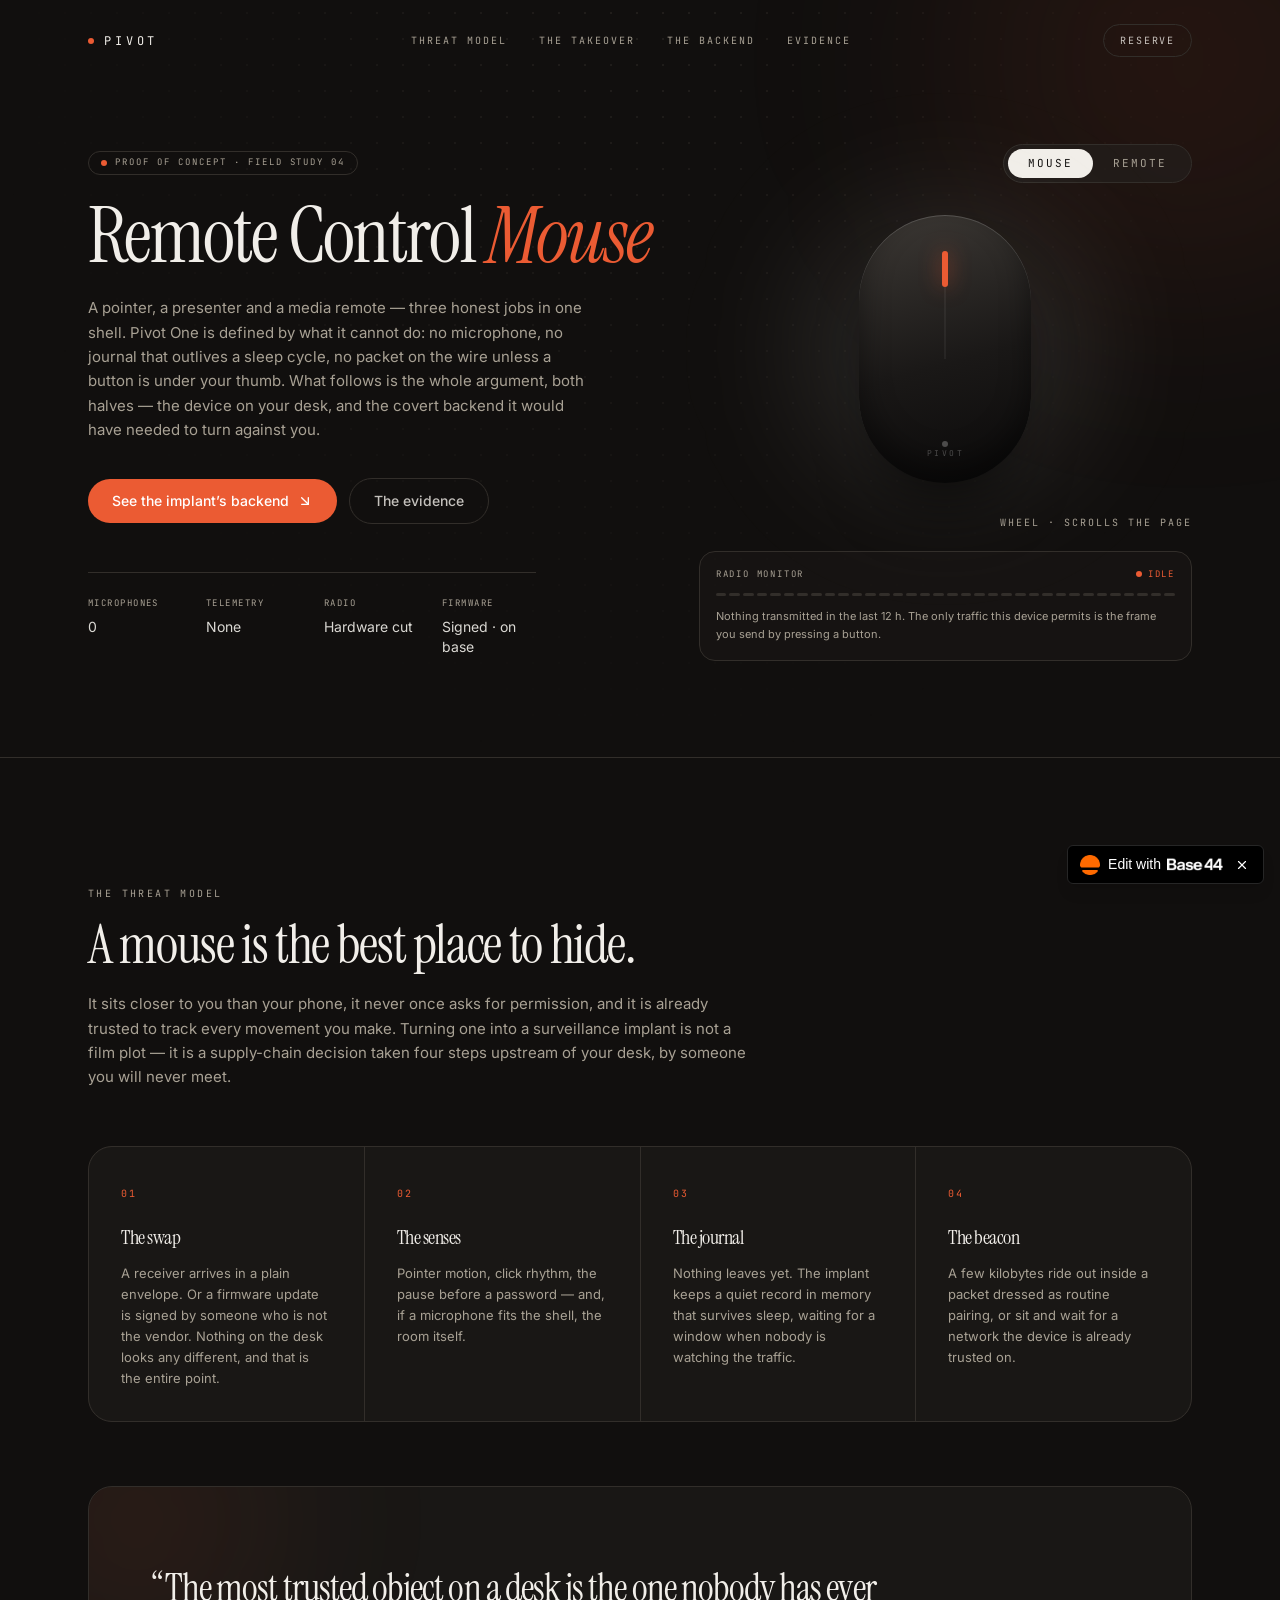
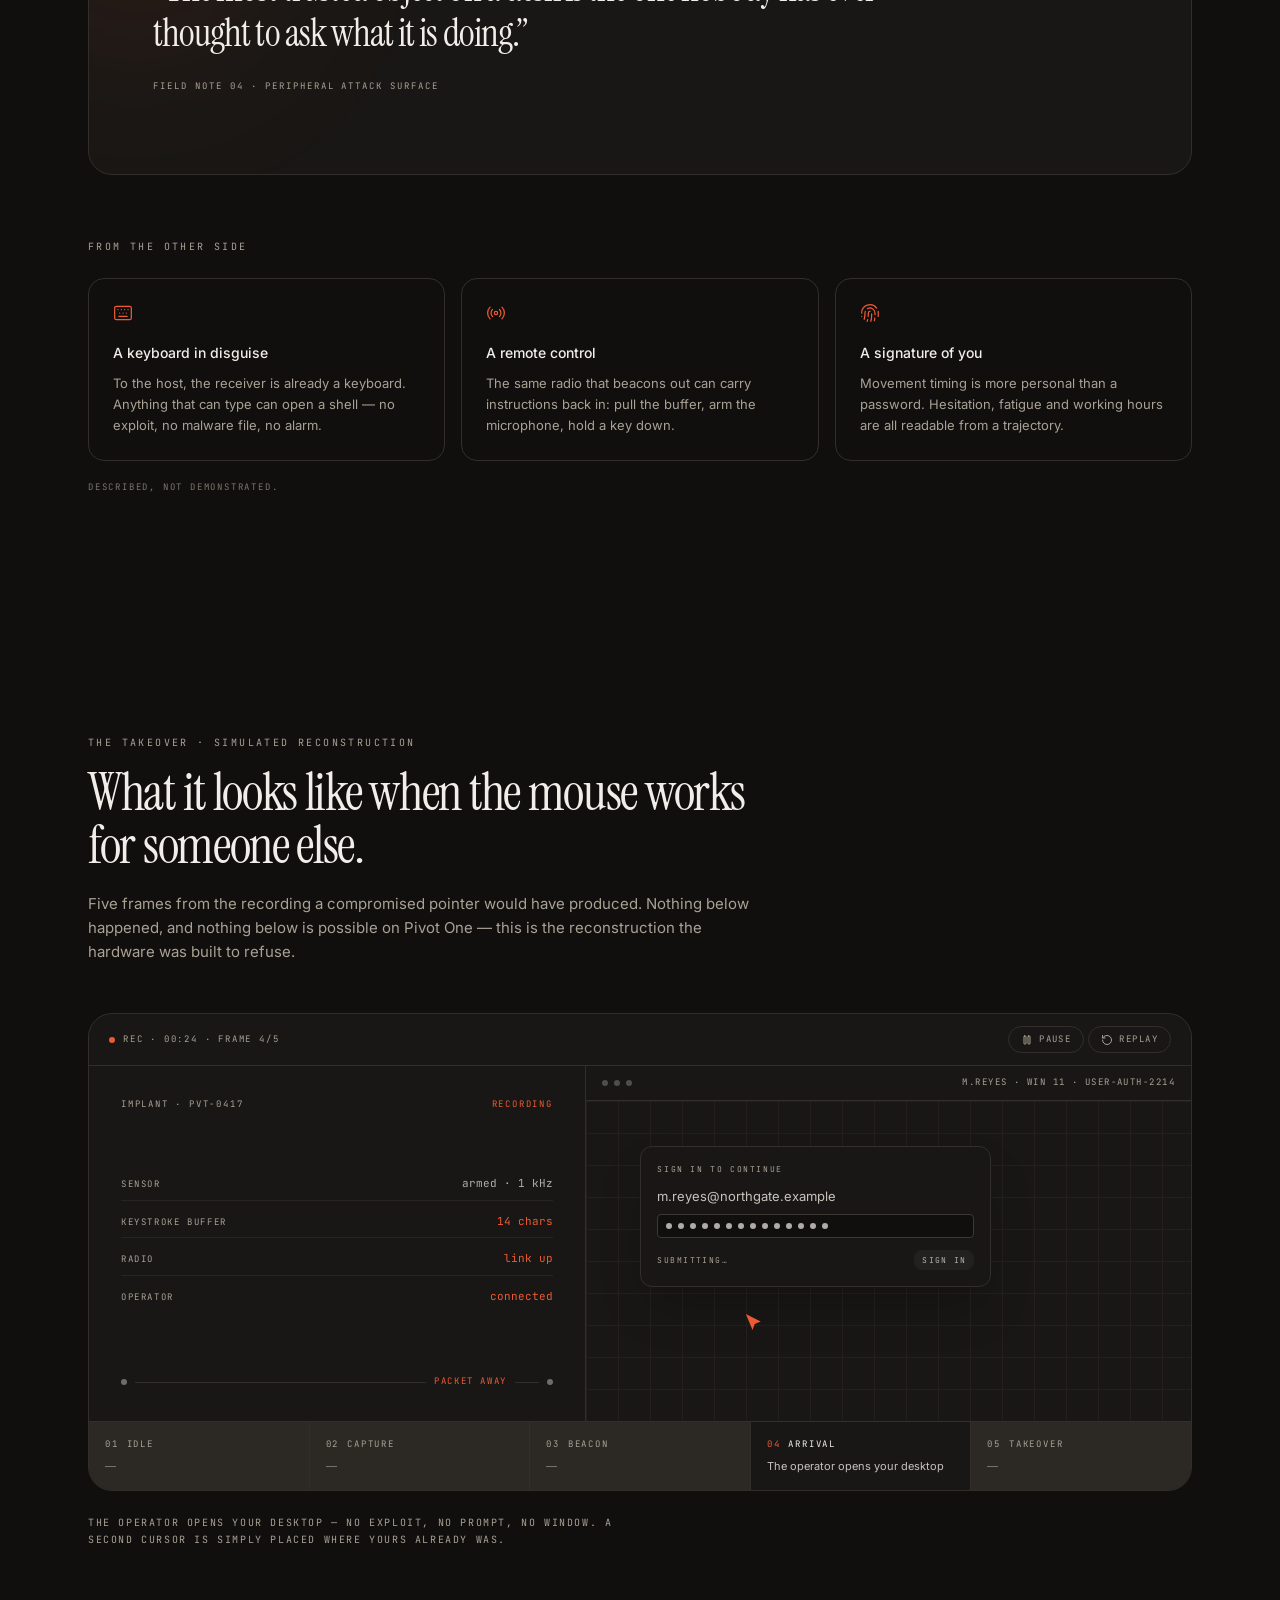
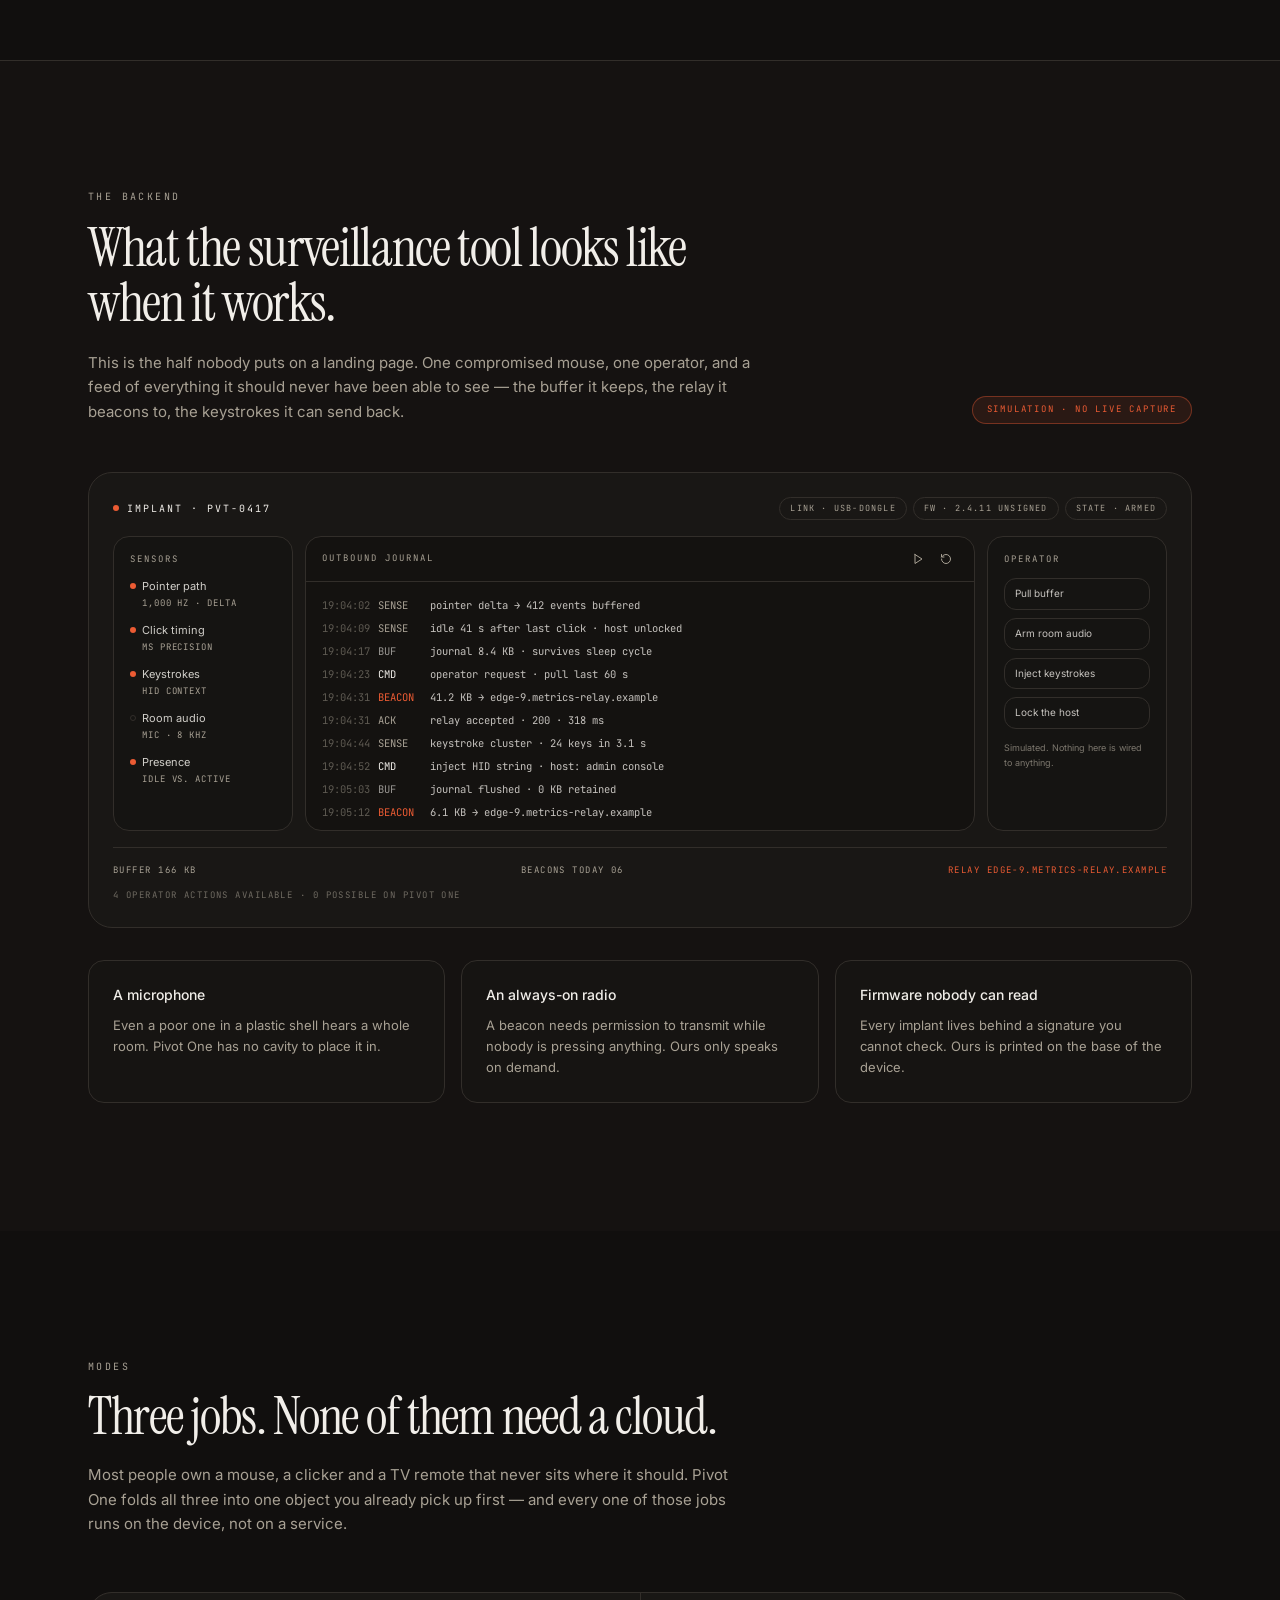
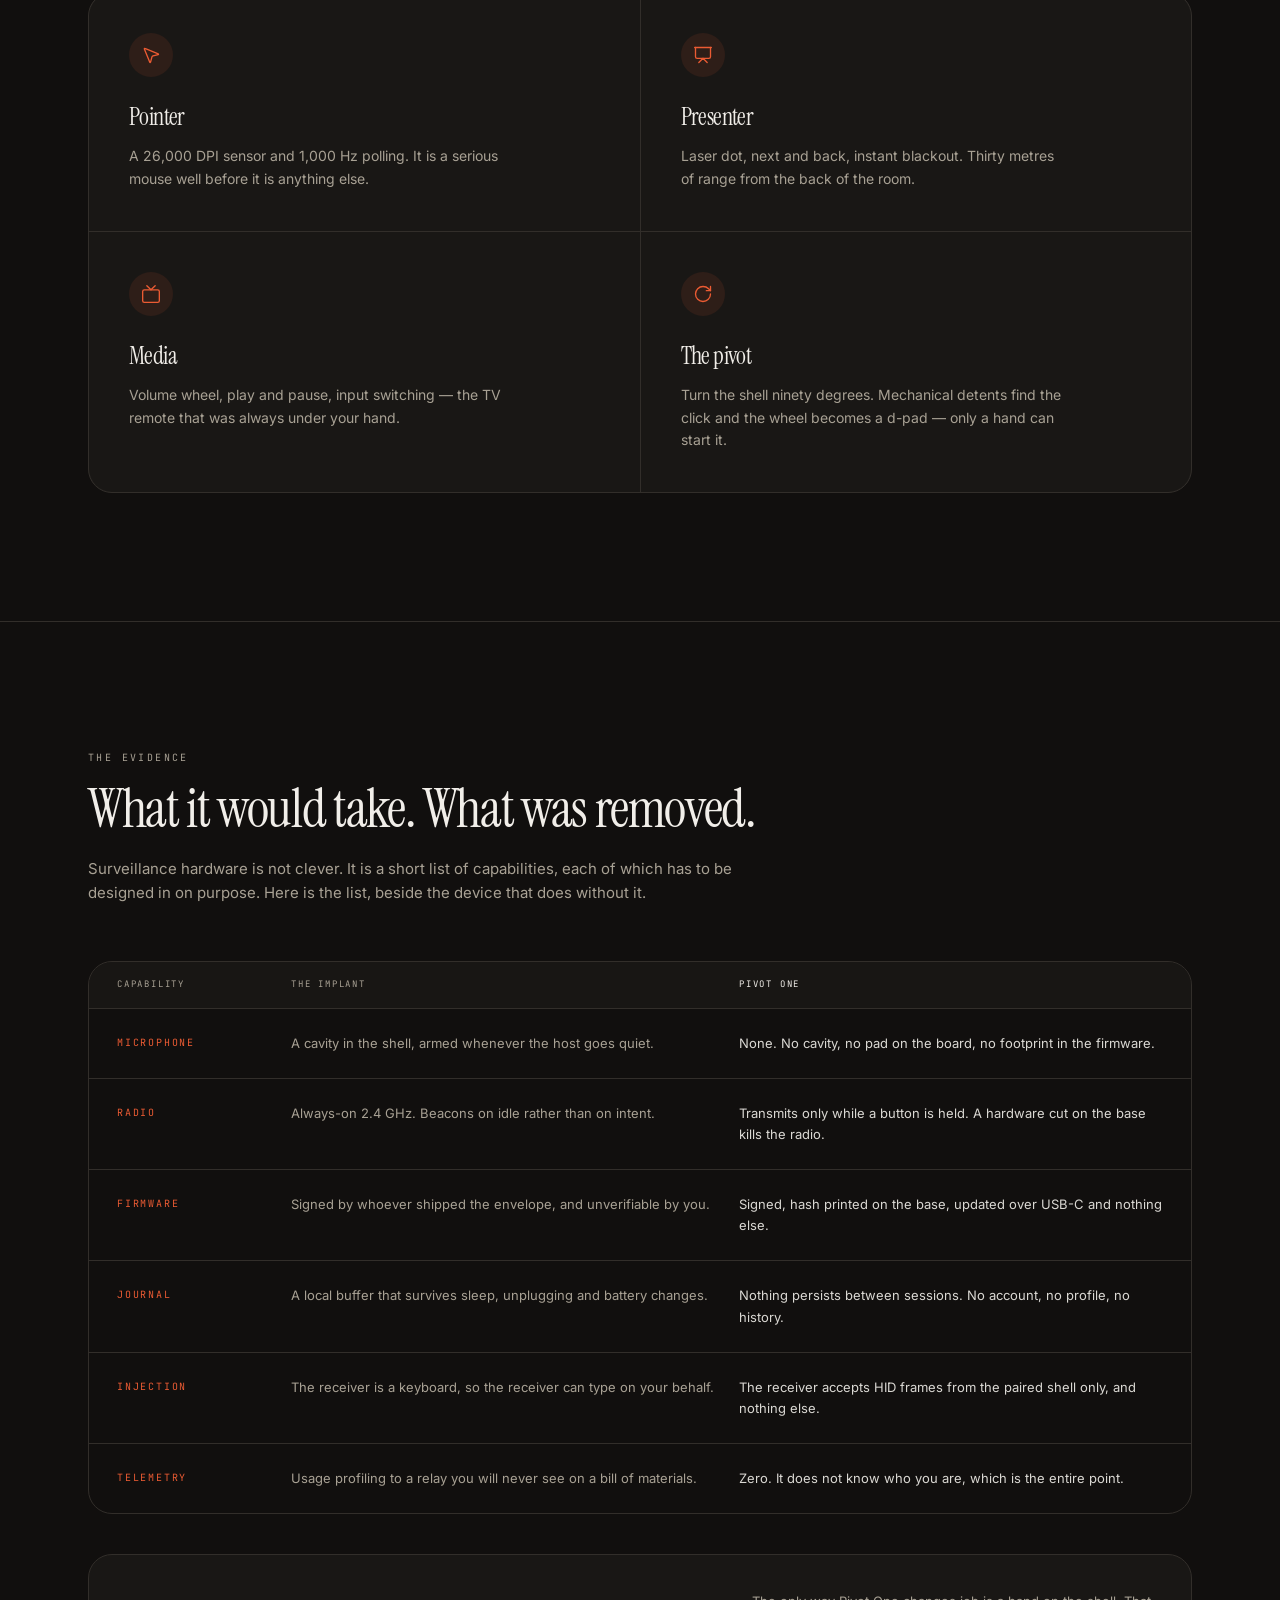
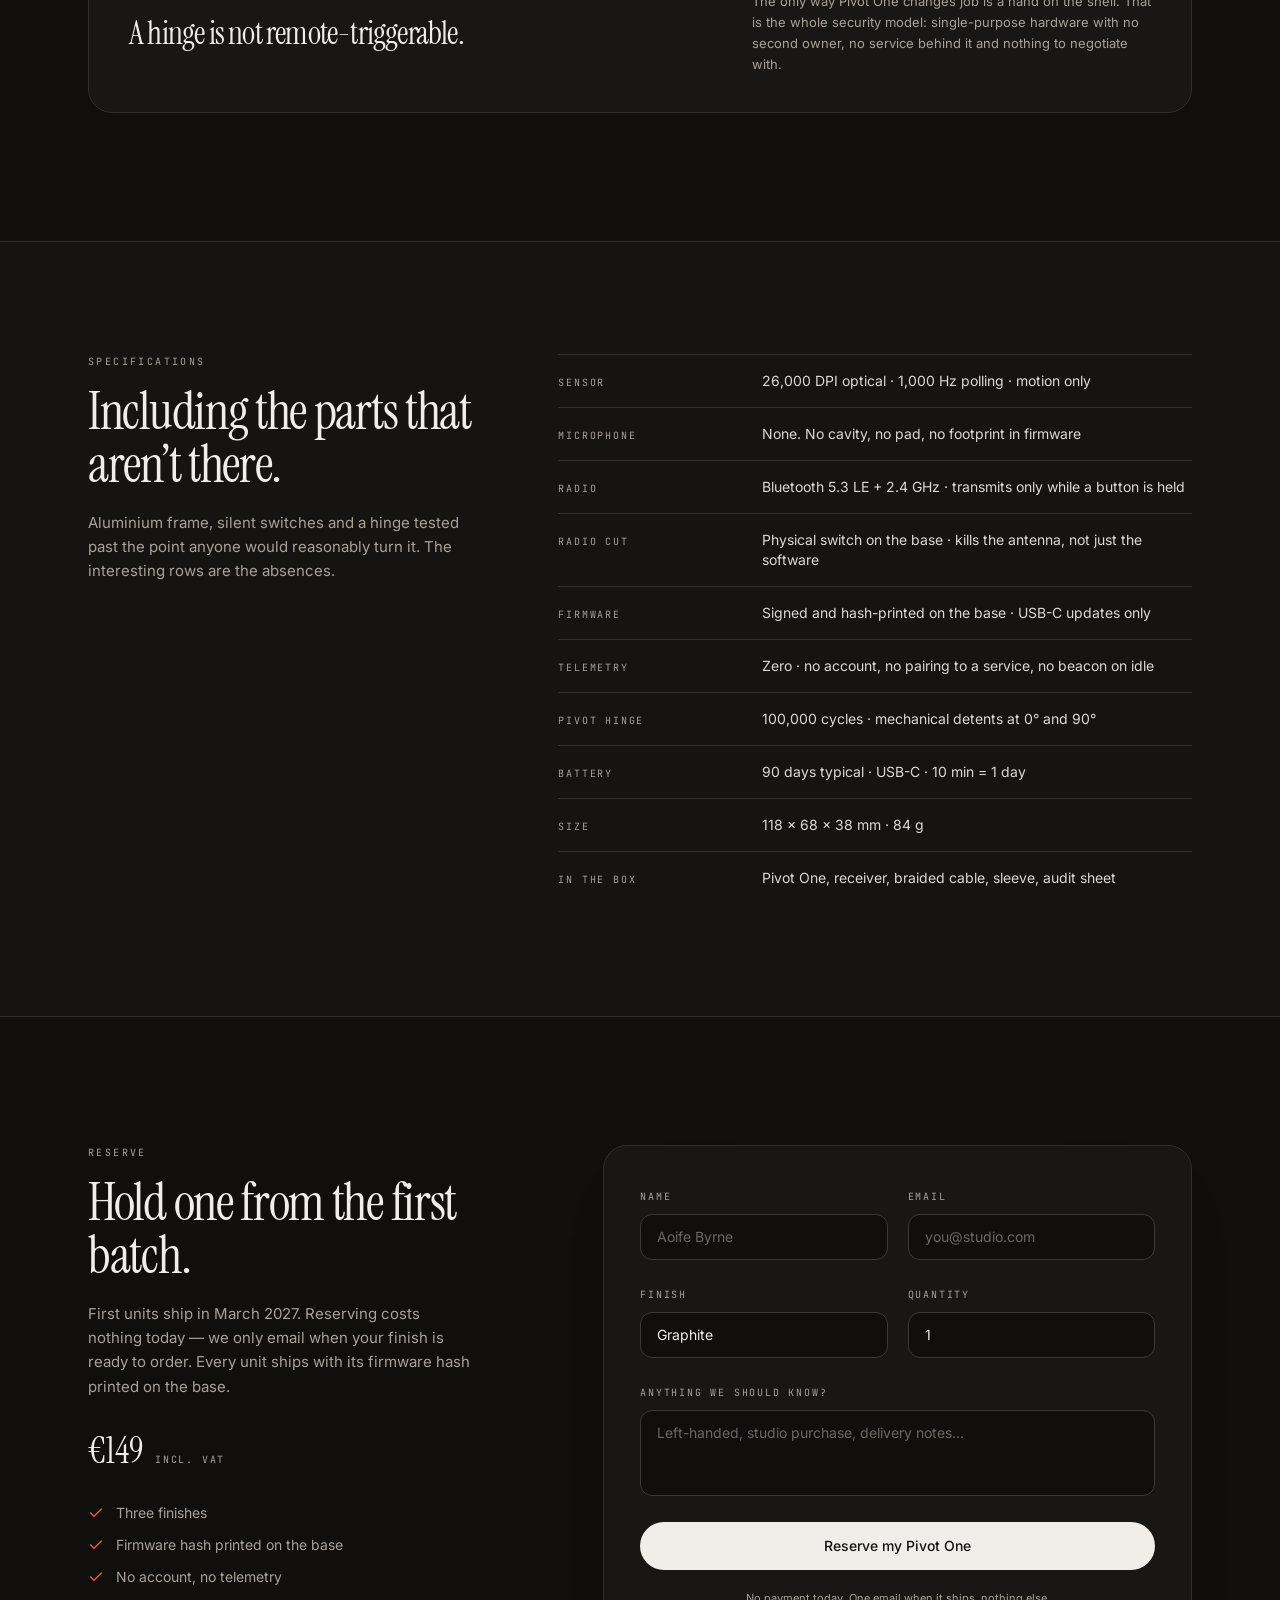
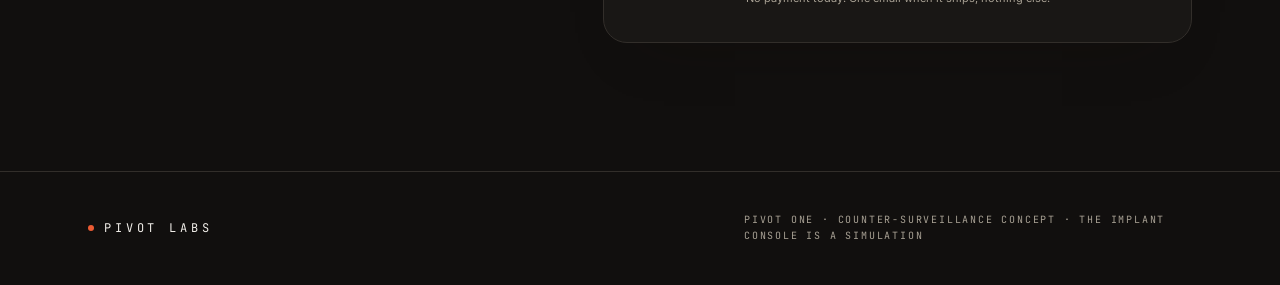
==== commit 7c20cf32: "Tidy: remove empty script/style husks left by Base44 stripping Co-Authored-By: Claude Opus 4.8 <nore" ====
--- a/index.html
+++ b/index.html
@@ -1,10 +1,6 @@
 <!DOCTYPE html>
 <!-- saved from url=(0047)#evidence -->
-<html lang="en"><head><meta http-equiv="Content-Type" content="text/html; charset=UTF-8"><meta content="width=device-width, initial-scale=1" name="viewport"><link data-precedence="default" href="./Pivot One — the mouse that refused to become a spy_files/index-BJC-zDy7.css" rel="stylesheet"><title>Pivot One — the mouse that refused to become a spy</title><meta content="noindex, nofollow, noarchive, nosnippet" name="robots"><meta content="A counter-surveillance proof of concept: a mouse and presenter that cannot record or beacon — and the implant backend it would have needed to betray you." name="description"><link href="./Pivot One — the mouse that refused to become a spy_files/index-DWe_kbz6.js" rel="modulepreload"><link href="./Pivot One — the mouse that refused to become a spy_files/symbol-orange.png" rel="icon"><style type="text/css">[data-sonner-toaster][dir=ltr],html[dir=ltr]{--toast-icon-margin-start:-3px;--toast-icon-margin-end:4px;--toast-svg-margin-start:-1px;--toast-svg-margin-end:0px;--toast-button-margin-start:auto;--toast-button-margin-end:0;--toast-close-button-start:0;--toast-close-button-end:unset;--toast-close-button-transform:translate(-35%, -35%)}[data-sonner-toaster][dir=rtl],html[dir=rtl]{--toast-icon-margin-start:4px;--toast-icon-margin-end:-3px;--toast-svg-margin-start:0px;--toast-svg-margin-end:-1px;--toast-button-margin-start:0;--toast-button-margin-end:auto;--toast-close-button-start:unset;--toast-close-button-end:0;--toast-close-button-transform:translate(35%, -35%)}[data-sonner-toaster]{position:fixed;width:var(--width);font-family:ui-sans-serif,system-ui,-apple-system,BlinkMacSystemFont,Segoe UI,Roboto,Helvetica Neue,Arial,Noto Sans,sans-serif,Apple Color Emoji,Segoe UI Emoji,Segoe UI Symbol,Noto Color Emoji;--gray1:hsl(0, 0%, 99%);--gray2:hsl(0, 0%, 97.3%);--gray3:hsl(0, 0%, 95.1%);--gray4:hsl(0, 0%, 93%);--gray5:hsl(0, 0%, 90.9%);--gray6:hsl(0, 0%, 88.7%);--gray7:hsl(0, 0%, 85.8%);--gray8:hsl(0, 0%, 78%);--gray9:hsl(0, 0%, 56.1%);--gray10:hsl(0, 0%, 52.3%);--gray11:hsl(0, 0%, 43.5%);--gray12:hsl(0, 0%, 9%);--border-radius:8px;box-sizing:border-box;padding:0;margin:0;list-style:none;outline:0;z-index:999999999;transition:transform .4s ease}@media (hover:none) and (pointer:coarse){[data-sonner-toaster][data-lifted=true]{transform:none}}[data-sonner-toaster][data-x-position=right]{right:var(--offset-right)}[data-sonner-toaster][data-x-position=left]{left:var(--offset-left)}[data-sonner-toaster][data-x-position=center]{left:50%;transform:translateX(-50%)}[data-sonner-toaster][data-y-position=top]{top:var(--offset-top)}[data-sonner-toaster][data-y-position=bottom]{bottom:var(--offset-bottom)}[data-sonner-toast]{--y:translateY(100%);--lift-amount:calc(var(--lift) * var(--gap));z-index:var(--z-index);position:absolute;opacity:0;transform:var(--y);touch-action:none;transition:transform .4s,opacity .4s,height .4s,box-shadow .2s;box-sizing:border-box;outline:0;overflow-wrap:anywhere}[data-sonner-toast][data-styled=true]{padding:16px;background:var(--normal-bg);border:1px solid var(--normal-border);color:var(--normal-text);border-radius:var(--border-radius);box-shadow:0 4px 12px rgba(0,0,0,.1);width:var(--width);font-size:13px;display:flex;align-items:center;gap:6px}[data-sonner-toast]:focus-visible{box-shadow:0 4px 12px rgba(0,0,0,.1),0 0 0 2px rgba(0,0,0,.2)}[data-sonner-toast][data-y-position=top]{top:0;--y:translateY(-100%);--lift:1;--lift-amount:calc(1 * var(--gap))}[data-sonner-toast][data-y-position=bottom]{bottom:0;--y:translateY(100%);--lift:-1;--lift-amount:calc(var(--lift) * var(--gap))}[data-sonner-toast][data-styled=true] [data-description]{font-weight:400;line-height:1.4;color:#3f3f3f}[data-rich-colors=true][data-sonner-toast][data-styled=true] [data-description]{color:inherit}[data-sonner-toaster][data-sonner-theme=dark] [data-description]{color:#e8e8e8}[data-sonner-toast][data-styled=true] [data-title]{font-weight:500;line-height:1.5;color:inherit}[data-sonner-toast][data-styled=true] [data-icon]{display:flex;height:16px;width:16px;position:relative;justify-content:flex-start;align-items:center;flex-shrink:0;margin-left:var(--toast-icon-margin-start);margin-right:var(--toast-icon-margin-end)}[data-sonner-toast][data-promise=true] [data-icon]>svg{opacity:0;transform:scale(.8);transform-origin:center;animation:sonner-fade-in .3s ease forwards}[data-sonner-toast][data-styled=true] [data-icon]>*{flex-shrink:0}[data-sonner-toast][data-styled=true] [data-icon] svg{margin-left:var(--toast-svg-margin-start);margin-right:var(--toast-svg-margin-end)}[data-sonner-toast][data-styled=true] [data-content]{display:flex;flex-direction:column;gap:2px}[data-sonner-toast][data-styled=true] [data-button]{border-radius:4px;padding-left:8px;padding-right:8px;height:24px;font-size:12px;color:var(--normal-bg);background:var(--normal-text);margin-left:var(--toast-button-margin-start);margin-right:var(--toast-button-margin-end);border:none;font-weight:500;cursor:pointer;outline:0;display:flex;align-items:center;flex-shrink:0;transition:opacity .4s,box-shadow .2s}[data-sonner-toast][data-styled=true] [data-button]:focus-visible{box-shadow:0 0 0 2px rgba(0,0,0,.4)}[data-sonner-toast][data-styled=true] [data-button]:first-of-type{margin-left:var(--toast-button-margin-start);margin-right:var(--toast-button-margin-end)}[data-sonner-toast][data-styled=true] [data-cancel]{color:var(--normal-text);background:rgba(0,0,0,.08)}[data-sonner-toaster][data-sonner-theme=dark] [data-sonner-toast][data-styled=true] [data-cancel]{background:rgba(255,255,255,.3)}[data-sonner-toast][data-styled=true] [data-close-button]{position:absolute;left:var(--toast-close-button-start);right:var(--toast-close-button-end);top:0;height:20px;width:20px;display:flex;justify-content:center;align-items:center;padding:0;color:var(--gray12);background:var(--normal-bg);border:1px solid var(--gray4);transform:var(--toast-close-button-transform);border-radius:50%;cursor:pointer;z-index:1;transition:opacity .1s,background .2s,border-color .2s}[data-sonner-toast][data-styled=true] [data-close-button]:focus-visible{box-shadow:0 4px 12px rgba(0,0,0,.1),0 0 0 2px rgba(0,0,0,.2)}[data-sonner-toast][data-styled=true] [data-disabled=true]{cursor:not-allowed}[data-sonner-toast][data-styled=true]:hover [data-close-button]:hover{background:var(--gray2);border-color:var(--gray5)}[data-sonner-toast][data-swiping=true]::before{content:'';position:absolute;left:-100%;right:-100%;height:100%;z-index:-1}[data-sonner-toast][data-y-position=top][data-swiping=true]::before{bottom:50%;transform:scaleY(3) translateY(50%)}[data-sonner-toast][data-y-position=bottom][data-swiping=true]::before{top:50%;transform:scaleY(3) translateY(-50%)}[data-sonner-toast][data-swiping=false][data-removed=true]::before{content:'';position:absolute;inset:0;transform:scaleY(2)}[data-sonner-toast][data-expanded=true]::after{content:'';position:absolute;left:0;height:calc(var(--gap) + 1px);bottom:100%;width:100%}[data-sonner-toast][data-mounted=true]{--y:translateY(0);opacity:1}[data-sonner-toast][data-expanded=false][data-front=false]{--scale:var(--toasts-before) * 0.05 + 1;--y:translateY(calc(var(--lift-amount) * var(--toasts-before))) scale(calc(-1 * var(--scale)));height:var(--front-toast-height)}[data-sonner-toast]>*{transition:opacity .4s}[data-sonner-toast][data-x-position=right]{right:0}[data-sonner-toast][data-x-position=left]{left:0}[data-sonner-toast][data-expanded=false][data-front=false][data-styled=true]>*{opacity:0}[data-sonner-toast][data-visible=false]{opacity:0;pointer-events:none}[data-sonner-toast][data-mounted=true][data-expanded=true]{--y:translateY(calc(var(--lift) * var(--offset)));height:var(--initial-height)}[data-sonner-toast][data-removed=true][data-front=true][data-swipe-out=false]{--y:translateY(calc(var(--lift) * -100%));opacity:0}[data-sonner-toast][data-removed=true][data-front=false][data-swipe-out=false][data-expanded=true]{--y:translateY(calc(var(--lift) * var(--offset) + var(--lift) * -100%));opacity:0}[data-sonner-toast][data-removed=true][data-front=false][data-swipe-out=false][data-expanded=false]{--y:translateY(40%);opacity:0;transition:transform .5s,opacity .2s}[data-sonner-toast][data-removed=true][data-front=false]::before{height:calc(var(--initial-height) + 20%)}[data-sonner-toast][data-swiping=true]{transform:var(--y) translateY(var(--swipe-amount-y,0)) translateX(var(--swipe-amount-x,0));transition:none}[data-sonner-toast][data-swiped=true]{user-select:none}[data-sonner-toast][data-swipe-out=true][data-y-position=bottom],[data-sonner-toast][data-swipe-out=true][data-y-position=top]{animation-duration:.2s;animation-timing-function:ease-out;animation-fill-mode:forwards}[data-sonner-toast][data-swipe-out=true][data-swipe-direction=left]{animation-name:swipe-out-left}[data-sonner-toast][data-swipe-out=true][data-swipe-direction=right]{animation-name:swipe-out-right}[data-sonner-toast][data-swipe-out=true][data-swipe-direction=up]{animation-name:swipe-out-up}[data-sonner-toast][data-swipe-out=true][data-swipe-direction=down]{animation-name:swipe-out-down}@keyframes swipe-out-left{from{transform:var(--y) translateX(var(--swipe-amount-x));opacity:1}to{transform:var(--y) translateX(calc(var(--swipe-amount-x) - 100%));opacity:0}}@keyframes swipe-out-right{from{transform:var(--y) translateX(var(--swipe-amount-x));opacity:1}to{transform:var(--y) translateX(calc(var(--swipe-amount-x) + 100%));opacity:0}}@keyframes swipe-out-up{from{transform:var(--y) translateY(var(--swipe-amount-y));opacity:1}to{transform:var(--y) translateY(calc(var(--swipe-amount-y) - 100%));opacity:0}}@keyframes swipe-out-down{from{transform:var(--y) translateY(var(--swipe-amount-y));opacity:1}to{transform:var(--y) translateY(calc(var(--swipe-amount-y) + 100%));opacity:0}}@media (max-width:600px){[data-sonner-toaster]{position:fixed;right:var(--mobile-offset-right);left:var(--mobile-offset-left);width:100%}[data-sonner-toaster][dir=rtl]{left:calc(var(--mobile-offset-left) * -1)}[data-sonner-toaster] [data-sonner-toast]{left:0;right:0;width:calc(100% - var(--mobile-offset-left) * 2)}[data-sonner-toaster][data-x-position=left]{left:var(--mobile-offset-left)}[data-sonner-toaster][data-y-position=bottom]{bottom:var(--mobile-offset-bottom)}[data-sonner-toaster][data-y-position=top]{top:var(--mobile-offset-top)}[data-sonner-toaster][data-x-position=center]{left:var(--mobile-offset-left);right:var(--mobile-offset-right);transform:none}}[data-sonner-toaster][data-sonner-theme=light]{--normal-bg:#fff;--normal-border:var(--gray4);--normal-text:var(--gray12);--success-bg:hsl(143, 85%, 96%);--success-border:hsl(145, 92%, 87%);--success-text:hsl(140, 100%, 27%);--info-bg:hsl(208, 100%, 97%);--info-border:hsl(221, 91%, 93%);--info-text:hsl(210, 92%, 45%);--warning-bg:hsl(49, 100%, 97%);--warning-border:hsl(49, 91%, 84%);--warning-text:hsl(31, 92%, 45%);--error-bg:hsl(359, 100%, 97%);--error-border:hsl(359, 100%, 94%);--error-text:hsl(360, 100%, 45%)}[data-sonner-toaster][data-sonner-theme=light] [data-sonner-toast][data-invert=true]{--normal-bg:#000;--normal-border:hsl(0, 0%, 20%);--normal-text:var(--gray1)}[data-sonner-toaster][data-sonner-theme=dark] [data-sonner-toast][data-invert=true]{--normal-bg:#fff;--normal-border:var(--gray3);--normal-text:var(--gray12)}[data-sonner-toaster][data-sonner-theme=dark]{--normal-bg:#000;--normal-bg-hover:hsl(0, 0%, 12%);--normal-border:hsl(0, 0%, 20%);--normal-border-hover:hsl(0, 0%, 25%);--normal-text:var(--gray1);--success-bg:hsl(150, 100%, 6%);--success-border:hsl(147, 100%, 12%);--success-text:hsl(150, 86%, 65%);--info-bg:hsl(215, 100%, 6%);--info-border:hsl(223, 43%, 17%);--info-text:hsl(216, 87%, 65%);--warning-bg:hsl(64, 100%, 6%);--warning-border:hsl(60, 100%, 9%);--warning-text:hsl(46, 87%, 65%);--error-bg:hsl(358, 76%, 10%);--error-border:hsl(357, 89%, 16%);--error-text:hsl(358, 100%, 81%)}[data-sonner-toaster][data-sonner-theme=dark] [data-sonner-toast] [data-close-button]{background:var(--normal-bg);border-color:var(--normal-border);color:var(--normal-text)}[data-sonner-toaster][data-sonner-theme=dark] [data-sonner-toast] [data-close-button]:hover{background:var(--normal-bg-hover);border-color:var(--normal-border-hover)}[data-rich-colors=true][data-sonner-toast][data-type=success]{background:var(--success-bg);border-color:var(--success-border);color:var(--success-text)}[data-rich-colors=true][data-sonner-toast][data-type=success] [data-close-button]{background:var(--success-bg);border-color:var(--success-border);color:var(--success-text)}[data-rich-colors=true][data-sonner-toast][data-type=info]{background:var(--info-bg);border-color:var(--info-border);color:var(--info-text)}[data-rich-colors=true][data-sonner-toast][data-type=info] [data-close-button]{background:var(--info-bg);border-color:var(--info-border);color:var(--info-text)}[data-rich-colors=true][data-sonner-toast][data-type=warning]{background:var(--warning-bg);border-color:var(--warning-border);color:var(--warning-text)}[data-rich-colors=true][data-sonner-toast][data-type=warning] [data-close-button]{background:var(--warning-bg);border-color:var(--warning-border);color:var(--warning-text)}[data-rich-colors=true][data-sonner-toast][data-type=error]{background:var(--error-bg);border-color:var(--error-border);color:var(--error-text)}[data-rich-colors=true][data-sonner-toast][data-type=error] [data-close-button]{background:var(--error-bg);border-color:var(--error-border);color:var(--error-text)}.sonner-loading-wrapper{--size:16px;height:var(--size);width:var(--size);position:absolute;inset:0;z-index:10}.sonner-loading-wrapper[data-visible=false]{transform-origin:center;animation:sonner-fade-out .2s ease forwards}.sonner-spinner{position:relative;top:50%;left:50%;height:var(--size);width:var(--size)}.sonner-loading-bar{animation:sonner-spin 1.2s linear infinite;background:var(--gray11);border-radius:6px;height:8%;left:-10%;position:absolute;top:-3.9%;width:24%}.sonner-loading-bar:first-child{animation-delay:-1.2s;transform:rotate(.0001deg) translate(146%)}.sonner-loading-bar:nth-child(2){animation-delay:-1.1s;transform:rotate(30deg) translate(146%)}.sonner-loading-bar:nth-child(3){animation-delay:-1s;transform:rotate(60deg) translate(146%)}.sonner-loading-bar:nth-child(4){animation-delay:-.9s;transform:rotate(90deg) translate(146%)}.sonner-loading-bar:nth-child(5){animation-delay:-.8s;transform:rotate(120deg) translate(146%)}.sonner-loading-bar:nth-child(6){animation-delay:-.7s;transform:rotate(150deg) translate(146%)}.sonner-loading-bar:nth-child(7){animation-delay:-.6s;transform:rotate(180deg) translate(146%)}.sonner-loading-bar:nth-child(8){animation-delay:-.5s;transform:rotate(210deg) translate(146%)}.sonner-loading-bar:nth-child(9){animation-delay:-.4s;transform:rotate(240deg) translate(146%)}.sonner-loading-bar:nth-child(10){animation-delay:-.3s;transform:rotate(270deg) translate(146%)}.sonner-loading-bar:nth-child(11){animation-delay:-.2s;transform:rotate(300deg) translate(146%)}.sonner-loading-bar:nth-child(12){animation-delay:-.1s;transform:rotate(330deg) translate(146%)}@keyframes sonner-fade-in{0%{opacity:0;transform:scale(.8)}100%{opacity:1;transform:scale(1)}}@keyframes sonner-fade-out{0%{opacity:1;transform:scale(1)}100%{opacity:0;transform:scale(.8)}}@keyframes sonner-spin{0%{opacity:1}100%{opacity:.15}}@media (prefers-reduced-motion){.sonner-loading-bar,[data-sonner-toast],[data-sonner-toast]>*{transition:none!important;animation:none!important}}.sonner-loader{position:absolute;top:50%;left:50%;transform:translate(-50%,-50%);transform-origin:center;transition:opacity .2s,transform .2s}.sonner-loader[data-visible=false]{opacity:0;transform:scale(.8) translate(-50%,-50%)}</style><style id="base44-badge-fonts">
-    
-    
-    
-  </style></head><body data-react-root="true"><!--$--><div class="min-h-screen bg-background"><header class="absolute inset-x-0 top-0 z-20"><div class="mx-auto flex max-w-6xl items-center justify-between gap-4 px-6 py-6"><a href="#top" class="flex items-center gap-2.5 text-foreground"><span class="h-1.5 w-1.5 rounded-full bg-accent"></span><span class="font-mono text-xs uppercase tracking-[0.32em]">Pivot</span></a><nav class="hidden items-center gap-8 font-mono text-[10px] uppercase tracking-[0.2em] text-muted-foreground md:flex"><a href="#threat" class="transition-colors hover:text-foreground">Threat model</a><a href="#takeover" class="transition-colors hover:text-foreground">The takeover</a><a href="#backend" class="transition-colors hover:text-foreground">The backend</a><a href="#evidence" class="transition-colors hover:text-foreground">Evidence</a></nav><a href="#reserve" class="rounded-full border border-border px-4 py-2 font-mono text-[10px] uppercase tracking-[0.18em] text-foreground/80 transition-colors hover:border-foreground/40 hover:text-foreground">Reserve</a></div></header><main><section id="top" class="relative overflow-hidden"><div class="pointer-events-none absolute inset-0 bg-[radial-gradient(hsl(var(--border))_1px,transparent_1px)] bg-[length:26px_26px] opacity-50 [mask-image:radial-gradient(ellipse_at_top,black,transparent_72%)]"></div><div class="pointer-events-none absolute -top-40 right-[-10%] h-[440px] w-[440px] rounded-full bg-accent/10 blur-[120px]"></div><div class="relative mx-auto grid max-w-6xl gap-12 px-6 pb-16 pt-28 lg:grid-cols-[1.08fr_0.92fr] lg:items-center lg:gap-8 lg:pb-24 lg:pt-36"><div><span class="inline-flex items-center gap-2 rounded-full border border-border px-3 py-1 font-mono text-[9px] uppercase tracking-[0.22em] text-muted-foreground"><span class="h-1.5 w-1.5 rounded-full bg-accent"></span>Proof of concept · field study 04</span><h1 class="mt-6 font-display text-[clamp(2.6rem,8vw,4.9rem)] font-normal leading-[0.94] tracking-tight">Remote Control <em class="italic text-accent">Mouse</em></h1><p class="mt-6 max-w-lg text-[15px] leading-relaxed text-muted-foreground">A pointer, a presenter and a media remote — three honest jobs in one shell. Pivot One is defined by what it cannot do: no microphone, no journal that outlives a sleep cycle, no packet on the wire unless a button is under your thumb. What follows is the whole argument, both halves — the device on your desk, and the covert backend it would have needed to turn against you.</p><div class="mt-9 flex flex-wrap items-center gap-3"><a href="#backend" class="group inline-flex items-center gap-2 rounded-full bg-accent px-6 py-3 text-sm font-medium text-accent-foreground transition-colors hover:bg-accent/90">See the implant’s backend<svg xmlns="http://www.w3.org/2000/svg" width="24" height="24" viewBox="0 0 24 24" fill="none" stroke="currentColor" stroke-width="2" stroke-linecap="round" stroke-linejoin="round" class="lucide lucide-arrow-down-right h-4 w-4 transition-transform group-hover:translate-y-0.5"><path d="m7 7 10 10"></path><path d="M17 7v10H7"></path></svg></a><a href="#evidence" class="inline-flex items-center rounded-full border border-border px-6 py-3 text-sm font-medium text-foreground/80 transition-colors hover:border-foreground/40 hover:text-foreground">The evidence</a></div><dl class="mt-12 grid max-w-md grid-cols-2 gap-x-6 gap-y-5 border-t border-border pt-6 sm:grid-cols-4"><div><dt class="font-mono text-[9px] uppercase tracking-[0.16em] text-muted-foreground">Microphones</dt><dd class="mt-1.5 text-sm text-foreground/90">0</dd></div><div><dt class="font-mono text-[9px] uppercase tracking-[0.16em] text-muted-foreground">Telemetry</dt><dd class="mt-1.5 text-sm text-foreground/90">None</dd></div><div><dt class="font-mono text-[9px] uppercase tracking-[0.16em] text-muted-foreground">Radio</dt><dd class="mt-1.5 text-sm text-foreground/90">Hardware cut</dd></div><div><dt class="font-mono text-[9px] uppercase tracking-[0.16em] text-muted-foreground">Firmware</dt><dd class="mt-1.5 text-sm text-foreground/90">Signed · on base</dd></div></dl></div><div class="relative"><div class="flex justify-center lg:justify-end"><div class="inline-flex rounded-full border border-border bg-secondary/60 p-1"><button type="button" aria-pressed="true" class="rounded-full px-5 py-1.5 font-mono text-[11px] uppercase tracking-[0.18em] transition-colors bg-foreground text-background">Mouse</button><button type="button" aria-pressed="false" class="rounded-full px-5 py-1.5 font-mono text-[11px] uppercase tracking-[0.18em] transition-colors text-muted-foreground hover:text-foreground">Remote</button></div></div><div class="relative flex w-full items-center justify-center py-8"><div class="absolute h-72 w-72 rounded-full blur-3xl transition-all duration-700 bg-foreground/10"></div><div class="relative transition-all duration-700 ease-out h-[268px] w-[172px] rounded-[86px]" style="background:linear-gradient(165deg, #3d3935 0%, #1a1817 55%, #0b0a0a 100%);box-shadow:inset 0 1px 0 rgba(255,255,255,0.16), inset 0 -18px 30px rgba(0,0,0,0.45), 0 45px 70px -35px rgba(0,0,0,0.8)"><div class="absolute inset-0 transition-opacity duration-500 opacity-100"><div class="absolute left-1/2 top-16 h-20 w-px -translate-x-1/2 bg-white/10"></div><div class="absolute left-1/2 top-9 h-9 w-1.5 -translate-x-1/2 rounded-full bg-accent shadow-[0_0_20px_rgba(233,84,47,0.55)]"></div><div class="absolute bottom-9 left-1/2 h-1.5 w-1.5 -translate-x-1/2 rounded-full bg-white/25"></div><div class="absolute bottom-6 left-1/2 -translate-x-1/2 font-mono text-[8px] uppercase tracking-[0.3em] text-white/25">Pivot</div></div><div class="absolute inset-0 flex flex-col items-center gap-3 px-4 pt-7 transition-opacity duration-500 pointer-events-none opacity-0"><button type="button" class="h-8 w-full rounded-full border border-white/15 font-mono text-[8px] uppercase tracking-[0.25em] text-white/70 transition-colors hover:border-accent hover:text-accent">Laser</button><div class="flex flex-col gap-2"><button type="button" aria-label="Volume up" class="mx-auto flex h-8 w-8 items-center justify-center rounded-full bg-white/10 text-white/80 transition-colors hover:bg-accent hover:text-white"><svg xmlns="http://www.w3.org/2000/svg" width="24" height="24" viewBox="0 0 24 24" fill="none" stroke="currentColor" stroke-width="2" stroke-linecap="round" stroke-linejoin="round" class="lucide lucide-chevron-up h-4 w-4"><path d="m18 15-6-6-6 6"></path></svg></button><button type="button" aria-label="Volume down" class="mx-auto flex h-8 w-8 items-center justify-center rounded-full bg-white/10 text-white/80 transition-colors hover:bg-accent hover:text-white"><svg xmlns="http://www.w3.org/2000/svg" width="24" height="24" viewBox="0 0 24 24" fill="none" stroke="currentColor" stroke-width="2" stroke-linecap="round" stroke-linejoin="round" class="lucide lucide-chevron-down h-4 w-4"><path d="m6 9 6 6 6-6"></path></svg></button></div><div class="mt-1 flex items-center gap-3"><button type="button" aria-label="Previous slide" class="flex h-8 w-8 items-center justify-center rounded-full text-white/70 transition-colors hover:text-accent"><svg xmlns="http://www.w3.org/2000/svg" width="24" height="24" viewBox="0 0 24 24" fill="none" stroke="currentColor" stroke-width="2" stroke-linecap="round" stroke-linejoin="round" class="lucide lucide-skip-back h-4 w-4"><polygon points="19 20 9 12 19 4 19 20"></polygon><line x1="5" x2="5" y1="19" y2="5"></line></svg></button><button type="button" aria-label="Play or pause" class="flex h-11 w-11 items-center justify-center rounded-full bg-accent text-white shadow-[0_0_20px_rgba(233,84,47,0.4)] transition-colors hover:bg-accent/90"><svg xmlns="http://www.w3.org/2000/svg" width="24" height="24" viewBox="0 0 24 24" fill="none" stroke="currentColor" stroke-width="2" stroke-linecap="round" stroke-linejoin="round" class="lucide lucide-play h-4 w-4"><polygon points="6 3 20 12 6 21 6 3"></polygon></svg></button><button type="button" aria-label="Next slide" class="flex h-8 w-8 items-center justify-center rounded-full text-white/70 transition-colors hover:text-accent"><svg xmlns="http://www.w3.org/2000/svg" width="24" height="24" viewBox="0 0 24 24" fill="none" stroke="currentColor" stroke-width="2" stroke-linecap="round" stroke-linejoin="round" class="lucide lucide-skip-forward h-4 w-4"><polygon points="5 4 15 12 5 20 5 4"></polygon><line x1="19" x2="19" y1="5" y2="19"></line></svg></button></div><button type="button" class="mt-1 h-8 w-full rounded-full border border-white/15 font-mono text-[8px] uppercase tracking-[0.25em] text-white/60 transition-colors hover:border-white/40 hover:text-white">Blackout</button></div></div></div><p class="min-h-[1rem] text-center font-mono text-[10px] uppercase tracking-[0.2em] text-muted-foreground lg:text-right">Wheel · scrolls the page</p><div class="mt-5 rounded-2xl border border-border bg-card/60 p-4"><div class="flex items-center justify-between font-mono text-[9px] uppercase tracking-[0.2em] text-muted-foreground"><span>Radio monitor</span><span class="flex items-center gap-1.5 text-accent"><span class="h-1.5 w-1.5 animate-pulse rounded-full bg-accent"></span>idle</span></div><div class="mt-3 flex items-end gap-[3px]"><span class="h-[3px] flex-1 rounded-full bg-border"></span><span class="h-[3px] flex-1 rounded-full bg-border"></span><span class="h-[3px] flex-1 rounded-full bg-border"></span><span class="h-[3px] flex-1 rounded-full bg-border"></span><span class="h-[3px] flex-1 rounded-full bg-border"></span><span class="h-[3px] flex-1 rounded-full bg-border"></span><span class="h-[3px] flex-1 rounded-full bg-border"></span><span class="h-[3px] flex-1 rounded-full bg-border"></span><span class="h-[3px] flex-1 rounded-full bg-border"></span><span class="h-[3px] flex-1 rounded-full bg-border"></span><span class="h-[3px] flex-1 rounded-full bg-border"></span><span class="h-[3px] flex-1 rounded-full bg-border"></span><span class="h-[3px] flex-1 rounded-full bg-border"></span><span class="h-[3px] flex-1 rounded-full bg-border"></span><span class="h-[3px] flex-1 rounded-full bg-border"></span><span class="h-[3px] flex-1 rounded-full bg-border"></span><span class="h-[3px] flex-1 rounded-full bg-border"></span><span class="h-[3px] flex-1 rounded-full bg-border"></span><span class="h-[3px] flex-1 rounded-full bg-border"></span><span class="h-[3px] flex-1 rounded-full bg-border"></span><span class="h-[3px] flex-1 rounded-full bg-border"></span><span class="h-[3px] flex-1 rounded-full bg-border"></span><span class="h-[3px] flex-1 rounded-full bg-border"></span><span class="h-[3px] flex-1 rounded-full bg-border"></span><span class="h-[3px] flex-1 rounded-full bg-border"></span><span class="h-[3px] flex-1 rounded-full bg-border"></span><span class="h-[3px] flex-1 rounded-full bg-border"></span><span class="h-[3px] flex-1 rounded-full bg-border"></span><span class="h-[3px] flex-1 rounded-full bg-border"></span><span class="h-[3px] flex-1 rounded-full bg-border"></span><span class="h-[3px] flex-1 rounded-full bg-border"></span><span class="h-[3px] flex-1 rounded-full bg-border"></span><span class="h-[3px] flex-1 rounded-full bg-border"></span><span class="h-[3px] flex-1 rounded-full bg-border"></span></div><p class="mt-3 text-[11px] leading-relaxed text-muted-foreground">Nothing transmitted in the last 12 h. The only traffic this device permits is the frame you send by pressing a button.</p></div></div></div></section><section id="threat" class="relative border-t border-border"><div class="mx-auto max-w-6xl px-6 py-24 lg:py-32"><div class="max-w-2xl"><p class="font-mono text-[10px] uppercase tracking-[0.24em] text-muted-foreground">The threat model</p><h2 class="mt-4 font-display text-[clamp(2rem,5vw,3.4rem)] leading-[1.02] tracking-tight">A mouse is the best place to hide.</h2><p class="mt-5 text-[15px] leading-relaxed text-muted-foreground">It sits closer to you than your phone, it never once asks for permission, and it is already trusted to track every movement you make. Turning one into a surveillance implant is not a film plot — it is a supply-chain decision taken four steps upstream of your desk, by someone you will never meet.</p></div><ol class="mt-14 grid gap-px overflow-hidden rounded-3xl border border-border bg-border sm:grid-cols-2 lg:grid-cols-4"><li class="bg-card p-7 lg:p-8"><span class="font-mono text-[10px] tracking-[0.2em] text-accent">01</span><h3 class="mt-5 font-display text-xl tracking-tight">The swap</h3><p class="mt-3 text-[13px] leading-relaxed text-muted-foreground">A receiver arrives in a plain envelope. Or a firmware update is signed by someone who is not the vendor. Nothing on the desk looks any different, and that is the entire point.</p></li><li class="bg-card p-7 lg:p-8"><span class="font-mono text-[10px] tracking-[0.2em] text-accent">02</span><h3 class="mt-5 font-display text-xl tracking-tight">The senses</h3><p class="mt-3 text-[13px] leading-relaxed text-muted-foreground">Pointer motion, click rhythm, the pause before a password — and, if a microphone fits the shell, the room itself.</p></li><li class="bg-card p-7 lg:p-8"><span class="font-mono text-[10px] tracking-[0.2em] text-accent">03</span><h3 class="mt-5 font-display text-xl tracking-tight">The journal</h3><p class="mt-3 text-[13px] leading-relaxed text-muted-foreground">Nothing leaves yet. The implant keeps a quiet record in memory that survives sleep, waiting for a window when nobody is watching the traffic.</p></li><li class="bg-card p-7 lg:p-8"><span class="font-mono text-[10px] tracking-[0.2em] text-accent">04</span><h3 class="mt-5 font-display text-xl tracking-tight">The beacon</h3><p class="mt-3 text-[13px] leading-relaxed text-muted-foreground">A few kilobytes ride out inside a packet dressed as routine pairing, or sit and wait for a network the device is already trusted on.</p></li></ol><figure class="relative mt-16 overflow-hidden rounded-3xl border border-border bg-card px-7 py-14 lg:px-16 lg:py-20"><div class="pointer-events-none absolute -left-20 -top-24 h-64 w-64 rounded-full bg-accent/10 blur-[90px]"></div><blockquote class="relative max-w-3xl font-display text-[clamp(1.5rem,3.4vw,2.35rem)] leading-[1.18] tracking-tight">“The most trusted object on a desk is the one nobody has ever thought to ask what it is doing.”</blockquote><figcaption class="relative mt-6 font-mono text-[9px] uppercase tracking-[0.22em] text-muted-foreground">Field note 04 · peripheral attack surface</figcaption></figure><div class="mt-16"><h3 class="font-mono text-[10px] uppercase tracking-[0.24em] text-muted-foreground">From the other side</h3><div class="mt-6 grid gap-4 sm:grid-cols-3"><div class="rounded-2xl border border-border p-6"><svg xmlns="http://www.w3.org/2000/svg" width="24" height="24" viewBox="0 0 24 24" fill="none" stroke="currentColor" stroke-width="1.5" stroke-linecap="round" stroke-linejoin="round" class="lucide lucide-keyboard h-5 w-5 text-accent"><path d="M10 8h.01"></path><path d="M12 12h.01"></path><path d="M14 8h.01"></path><path d="M16 12h.01"></path><path d="M18 8h.01"></path><path d="M6 8h.01"></path><path d="M7 16h10"></path><path d="M8 12h.01"></path><rect width="20" height="16" x="2" y="4" rx="2"></rect></svg><h4 class="mt-5 text-sm font-medium">A keyboard in disguise</h4><p class="mt-2.5 text-[13px] leading-relaxed text-muted-foreground">To the host, the receiver is already a keyboard. Anything that can type can open a shell — no exploit, no malware file, no alarm.</p></div><div class="rounded-2xl border border-border p-6"><svg xmlns="http://www.w3.org/2000/svg" width="24" height="24" viewBox="0 0 24 24" fill="none" stroke="currentColor" stroke-width="1.5" stroke-linecap="round" stroke-linejoin="round" class="lucide lucide-radio h-5 w-5 text-accent"><path d="M4.9 19.1C1 15.2 1 8.8 4.9 4.9"></path><path d="M7.8 16.2c-2.3-2.3-2.3-6.1 0-8.5"></path><circle cx="12" cy="12" r="2"></circle><path d="M16.2 7.8c2.3 2.3 2.3 6.1 0 8.5"></path><path d="M19.1 4.9C23 8.8 23 15.1 19.1 19"></path></svg><h4 class="mt-5 text-sm font-medium">A remote control</h4><p class="mt-2.5 text-[13px] leading-relaxed text-muted-foreground">The same radio that beacons out can carry instructions back in: pull the buffer, arm the microphone, hold a key down.</p></div><div class="rounded-2xl border border-border p-6"><svg xmlns="http://www.w3.org/2000/svg" width="24" height="24" viewBox="0 0 24 24" fill="none" stroke="currentColor" stroke-width="1.5" stroke-linecap="round" stroke-linejoin="round" class="lucide lucide-fingerprint h-5 w-5 text-accent"><path d="M12 10a2 2 0 0 0-2 2c0 1.02-.1 2.51-.26 4"></path><path d="M14 13.12c0 2.38 0 6.38-1 8.88"></path><path d="M17.29 21.02c.12-.6.43-2.3.5-3.02"></path><path d="M2 12a10 10 0 0 1 18-6"></path><path d="M2 16h.01"></path><path d="M21.8 16c.2-2 .131-5.354 0-6"></path><path d="M5 19.5C5.5 18 6 15 6 12a6 6 0 0 1 .34-2"></path><path d="M8.65 22c.21-.66.45-1.32.57-2"></path><path d="M9 6.8a6 6 0 0 1 9 5.2v2"></path></svg><h4 class="mt-5 text-sm font-medium">A signature of you</h4><p class="mt-2.5 text-[13px] leading-relaxed text-muted-foreground">Movement timing is more personal than a password. Hesitation, fatigue and working hours are all readable from a trajectory.</p></div></div><p class="mt-5 font-mono text-[9px] uppercase tracking-[0.2em] text-muted-foreground/70">Described, not demonstrated.</p></div></div></section><section id="takeover" class="mx-auto max-w-6xl px-6 py-24 lg:py-28"><div class="max-w-2xl"><p class="font-mono text-[10px] uppercase tracking-[0.24em] text-muted-foreground">The takeover · simulated reconstruction</p><h2 class="mt-4 font-display text-[clamp(2rem,4.5vw,3.25rem)] leading-[1.02] tracking-tight">What it looks like when the mouse works for someone else.</h2><p class="mt-5 text-[15px] leading-relaxed text-muted-foreground">Five frames from the recording a compromised pointer would have produced. Nothing below happened, and nothing below is possible on Pivot One — this is the reconstruction the hardware was built to refuse.</p></div><div class="mt-12 overflow-hidden rounded-3xl border border-border bg-card"><div class="flex flex-wrap items-center justify-between gap-3 border-b border-border px-5 py-3"><span class="flex items-center gap-2 font-mono text-[9px] uppercase tracking-[0.2em] text-muted-foreground"><span class="h-1.5 w-1.5 animate-pulse rounded-full bg-accent"></span>rec · 00:<!-- -->24<!-- --> · frame <!-- -->4<!-- -->/5</span><span class="flex items-center gap-1"><button type="button" class="flex items-center gap-1.5 rounded-full border border-border px-3 py-1.5 font-mono text-[9px] uppercase tracking-[0.16em] text-muted-foreground transition-colors hover:text-foreground"><svg xmlns="http://www.w3.org/2000/svg" width="24" height="24" viewBox="0 0 24 24" fill="none" stroke="currentColor" stroke-width="2" stroke-linecap="round" stroke-linejoin="round" class="lucide lucide-pause h-3 w-3"><rect x="14" y="4" width="4" height="16" rx="1"></rect><rect x="6" y="4" width="4" height="16" rx="1"></rect></svg>pause</button><button type="button" class="flex items-center gap-1.5 rounded-full border border-border px-3 py-1.5 font-mono text-[9px] uppercase tracking-[0.16em] text-muted-foreground transition-colors hover:text-foreground"><svg xmlns="http://www.w3.org/2000/svg" width="24" height="24" viewBox="0 0 24 24" fill="none" stroke="currentColor" stroke-width="2" stroke-linecap="round" stroke-linejoin="round" class="lucide lucide-rotate-ccw h-3 w-3"><path d="M3 12a9 9 0 1 0 9-9 9.75 9.75 0 0 0-6.74 2.74L3 8"></path><path d="M3 3v5h5"></path></svg>replay</button></span></div><div class="grid divide-y divide-border lg:grid-cols-[0.9fr_1.1fr] lg:divide-x lg:divide-y-0"><div class="flex flex-col justify-between gap-8 p-6 lg:p-8"><div class="flex items-center justify-between font-mono text-[9px] uppercase tracking-[0.2em] text-muted-foreground"><span>Implant · PVT-0417</span><span class="text-accent">recording</span></div><dl class="space-y-3"><div class="flex items-baseline justify-between gap-4 border-b border-border/60 pb-2 last:border-0"><dt class="font-mono text-[9px] uppercase tracking-[0.18em] text-muted-foreground">Sensor</dt><dd class="font-mono text-[11px] text-foreground/70">armed · 1 kHz</dd></div><div class="flex items-baseline justify-between gap-4 border-b border-border/60 pb-2 last:border-0"><dt class="font-mono text-[9px] uppercase tracking-[0.18em] text-muted-foreground">Keystroke buffer</dt><dd class="font-mono text-[11px] text-accent">14 chars</dd></div><div class="flex items-baseline justify-between gap-4 border-b border-border/60 pb-2 last:border-0"><dt class="font-mono text-[9px] uppercase tracking-[0.18em] text-muted-foreground">Radio</dt><dd class="font-mono text-[11px] text-accent">link up</dd></div><div class="flex items-baseline justify-between gap-4 border-b border-border/60 pb-2 last:border-0"><dt class="font-mono text-[9px] uppercase tracking-[0.18em] text-muted-foreground">Operator</dt><dd class="font-mono text-[11px] text-accent">connected</dd></div></dl><div class="flex items-center gap-2 font-mono text-[9px] uppercase tracking-[0.18em] text-muted-foreground"><span class="h-1.5 w-1.5 rounded-full bg-foreground/40"></span><span class="h-px flex-1 bg-border"></span><span class="text-accent">packet away</span><span class="h-px w-6 bg-border"></span><span class="h-1.5 w-1.5 rounded-full bg-foreground/40"></span></div></div><div class="relative overflow-hidden"><div class="flex items-center justify-between border-b border-border px-4 py-2.5 font-mono text-[9px] uppercase tracking-[0.16em] text-muted-foreground"><span class="flex items-center gap-1.5"><i class="h-1.5 w-1.5 rounded-full bg-foreground/25"></i><i class="h-1.5 w-1.5 rounded-full bg-foreground/25"></i><i class="h-1.5 w-1.5 rounded-full bg-foreground/25"></i></span><span class="truncate">m.reyes · win 11 · user-auth-2214</span></div><div class="relative h-[286px] sm:h-[320px]"><div class="absolute inset-0 opacity-40 [background-image:linear-gradient(hsl(var(--border))_1px,transparent_1px),linear-gradient(90deg,hsl(var(--border))_1px,transparent_1px)] [background-size:32px_32px]"></div><div class="absolute left-[9%] top-[14%] w-[58%] rounded-lg border border-border bg-card p-4 shadow-2xl"><p class="font-mono text-[8px] uppercase tracking-[0.2em] text-muted-foreground">Sign in to continue</p><p class="mt-3 truncate text-[13px] text-foreground/80">m.reyes@northgate.example</p><div class="mt-2 flex items-center gap-1.5 rounded border border-input bg-background px-2 py-2"><span class="h-1.5 w-1.5 rounded-full transition-colors duration-300 bg-foreground/70"></span><span class="h-1.5 w-1.5 rounded-full transition-colors duration-300 bg-foreground/70"></span><span class="h-1.5 w-1.5 rounded-full transition-colors duration-300 bg-foreground/70"></span><span class="h-1.5 w-1.5 rounded-full transition-colors duration-300 bg-foreground/70"></span><span class="h-1.5 w-1.5 rounded-full transition-colors duration-300 bg-foreground/70"></span><span class="h-1.5 w-1.5 rounded-full transition-colors duration-300 bg-foreground/70"></span><span class="h-1.5 w-1.5 rounded-full transition-colors duration-300 bg-foreground/70"></span><span class="h-1.5 w-1.5 rounded-full transition-colors duration-300 bg-foreground/70"></span><span class="h-1.5 w-1.5 rounded-full transition-colors duration-300 bg-foreground/70"></span><span class="h-1.5 w-1.5 rounded-full transition-colors duration-300 bg-foreground/70"></span><span class="h-1.5 w-1.5 rounded-full transition-colors duration-300 bg-foreground/70"></span><span class="h-1.5 w-1.5 rounded-full transition-colors duration-300 bg-foreground/70"></span><span class="h-1.5 w-1.5 rounded-full transition-colors duration-300 bg-foreground/70"></span><span class="h-1.5 w-1.5 rounded-full transition-colors duration-300 bg-foreground/70"></span></div><div class="mt-3 flex items-center justify-between"><span class="font-mono text-[8px] uppercase tracking-[0.18em] text-muted-foreground">submitting…</span><span class="rounded-sm bg-secondary px-2 py-1 font-mono text-[8px] uppercase tracking-[0.16em] text-foreground/70">Sign in</span></div></div><svg viewBox="0 0 21 21" class="absolute h-5 w-5 text-accent transition-all duration-1000 ease-in-out" fill="currentColor" aria-hidden="true" style="left: 26%; top: 66%;"><path d="M3 2l7 17 2.3-6.3L18.6 10z"></path></svg></div></div></div><div class="grid gap-px border-t border-border bg-border sm:grid-cols-5"><button type="button" aria-pressed="false" class="px-4 py-4 text-left transition-colors bg-secondary/40 hover:bg-secondary/70"><span class="flex items-center gap-2 font-mono text-[9px] uppercase tracking-[0.2em] text-muted-foreground"><span class="">01</span><span class="">Idle</span></span><p class="mt-2 text-[11px] leading-snug text-muted-foreground/70">—</p></button><button type="button" aria-pressed="false" class="px-4 py-4 text-left transition-colors bg-secondary/40 hover:bg-secondary/70"><span class="flex items-center gap-2 font-mono text-[9px] uppercase tracking-[0.2em] text-muted-foreground"><span class="">02</span><span class="">Capture</span></span><p class="mt-2 text-[11px] leading-snug text-muted-foreground/70">—</p></button><button type="button" aria-pressed="false" class="px-4 py-4 text-left transition-colors bg-secondary/40 hover:bg-secondary/70"><span class="flex items-center gap-2 font-mono text-[9px] uppercase tracking-[0.2em] text-muted-foreground"><span class="">03</span><span class="">Beacon</span></span><p class="mt-2 text-[11px] leading-snug text-muted-foreground/70">—</p></button><button type="button" aria-pressed="true" class="px-4 py-4 text-left transition-colors bg-card"><span class="flex items-center gap-2 font-mono text-[9px] uppercase tracking-[0.2em] text-muted-foreground"><span class="text-accent">04</span><span class="text-foreground">Arrival</span></span><p class="mt-2 text-[11px] leading-snug text-foreground/80">The operator opens your desktop</p></button><button type="button" aria-pressed="false" class="px-4 py-4 text-left transition-colors bg-secondary/40 hover:bg-secondary/70"><span class="flex items-center gap-2 font-mono text-[9px] uppercase tracking-[0.2em] text-muted-foreground"><span class="">05</span><span class="">Takeover</span></span><p class="mt-2 text-[11px] leading-snug text-muted-foreground/70">—</p></button></div></div><p class="mt-6 max-w-xl font-mono text-[10px] uppercase leading-relaxed tracking-[0.16em] text-muted-foreground">The operator opens your desktop<!-- --> — <!-- -->No exploit, no prompt, no window. A second cursor is simply placed where yours already was.</p></section><section id="backend" class="border-t border-border bg-secondary/20"><div class="mx-auto max-w-6xl px-6 py-24 lg:py-32"><div class="flex flex-col gap-6 lg:flex-row lg:items-end lg:justify-between"><div class="max-w-2xl"><p class="font-mono text-[10px] uppercase tracking-[0.24em] text-muted-foreground">The backend</p><h2 class="mt-4 font-display text-[clamp(2rem,5vw,3.4rem)] leading-[1.02] tracking-tight">What the surveillance tool looks like when it works.</h2><p class="mt-5 text-[15px] leading-relaxed text-muted-foreground">This is the half nobody puts on a landing page. One compromised mouse, one operator, and a feed of everything it should never have been able to see — the buffer it keeps, the relay it beacons to, the keystrokes it can send back.</p></div><span class="shrink-0 rounded-full border border-accent/40 bg-accent/10 px-3.5 py-1.5 font-mono text-[9px] uppercase tracking-[0.2em] text-accent">Simulation · no live capture</span></div><div class="mt-12"><div class="rounded-3xl border border-border bg-card p-4 sm:p-6"><div class="flex flex-wrap items-center justify-between gap-3"><div class="flex items-center gap-2"><span class="h-1.5 w-1.5 animate-pulse rounded-full bg-accent"></span><span class="font-mono text-[10px] uppercase tracking-[0.2em]">Implant · PVT-0417</span></div><div class="flex flex-wrap gap-1.5"><span class="rounded-full border border-border px-2.5 py-1 font-mono text-[8.5px] uppercase tracking-[0.14em] text-muted-foreground">link · usb-dongle</span><span class="rounded-full border border-border px-2.5 py-1 font-mono text-[8.5px] uppercase tracking-[0.14em] text-muted-foreground">fw · 2.4.11 unsigned</span><span class="rounded-full border border-border px-2.5 py-1 font-mono text-[8.5px] uppercase tracking-[0.14em] text-muted-foreground">state · armed</span></div></div><div class="mt-4 grid gap-3 lg:grid-cols-[180px_minmax(0,1fr)_180px]"><div class="rounded-2xl border border-border bg-background/40 p-4"><p class="font-mono text-[9px] uppercase tracking-[0.22em] text-muted-foreground">Sensors</p><ul class="mt-3 grid grid-cols-2 gap-x-4 gap-y-3 lg:grid-cols-1"><li><p class="flex items-center gap-1.5 text-[11px] text-foreground/85"><span class="h-1.5 w-1.5 shrink-0 rounded-full bg-accent"></span>Pointer path</p><p class="mt-0.5 pl-3 font-mono text-[9px] uppercase tracking-[0.1em] text-muted-foreground">1,000 Hz · delta</p></li><li><p class="flex items-center gap-1.5 text-[11px] text-foreground/85"><span class="h-1.5 w-1.5 shrink-0 rounded-full bg-accent"></span>Click timing</p><p class="mt-0.5 pl-3 font-mono text-[9px] uppercase tracking-[0.1em] text-muted-foreground">ms precision</p></li><li><p class="flex items-center gap-1.5 text-[11px] text-foreground/85"><span class="h-1.5 w-1.5 shrink-0 rounded-full bg-accent"></span>Keystrokes</p><p class="mt-0.5 pl-3 font-mono text-[9px] uppercase tracking-[0.1em] text-muted-foreground">HID context</p></li><li><p class="flex items-center gap-1.5 text-[11px] text-foreground/85"><span class="h-1.5 w-1.5 shrink-0 rounded-full border border-border"></span>Room audio</p><p class="mt-0.5 pl-3 font-mono text-[9px] uppercase tracking-[0.1em] text-muted-foreground">mic · 8 kHz</p></li><li><p class="flex items-center gap-1.5 text-[11px] text-foreground/85"><span class="h-1.5 w-1.5 shrink-0 rounded-full bg-accent"></span>Presence</p><p class="mt-0.5 pl-3 font-mono text-[9px] uppercase tracking-[0.1em] text-muted-foreground">idle vs. active</p></li></ul></div><div class="flex min-h-0 flex-col overflow-hidden rounded-2xl border border-border bg-background/60"><div class="flex items-center justify-between border-b border-border px-4 py-2.5"><span class="font-mono text-[9px] uppercase tracking-[0.22em] text-muted-foreground">Outbound journal</span><div class="flex items-center gap-1"><button type="button" aria-label="Resume the journal" class="flex h-6 w-6 items-center justify-center rounded-full text-muted-foreground transition-colors hover:bg-secondary hover:text-foreground"><svg xmlns="http://www.w3.org/2000/svg" width="24" height="24" viewBox="0 0 24 24" fill="none" stroke="currentColor" stroke-width="2" stroke-linecap="round" stroke-linejoin="round" class="lucide lucide-play h-3 w-3"><polygon points="6 3 20 12 6 21 6 3"></polygon></svg></button><button type="button" aria-label="Replay the journal" class="flex h-6 w-6 items-center justify-center rounded-full text-muted-foreground transition-colors hover:bg-secondary hover:text-foreground"><svg xmlns="http://www.w3.org/2000/svg" width="24" height="24" viewBox="0 0 24 24" fill="none" stroke="currentColor" stroke-width="2" stroke-linecap="round" stroke-linejoin="round" class="lucide lucide-rotate-ccw h-3 w-3"><path d="M3 12a9 9 0 1 0 9-9 9.75 9.75 0 0 0-6.74 2.74L3 8"></path><path d="M3 3v5h5"></path></svg></button></div></div><div class="h-[248px] overflow-y-auto px-3.5 py-3 font-mono text-[10.5px] leading-relaxed sm:px-4"><div class="flex gap-2 py-[3px]"><span class="shrink-0 text-muted-foreground/50">19:04:02</span><span class="w-11 shrink-0 text-muted-foreground">SENSE</span><span class="break-words text-foreground/80">pointer delta → 412 events buffered</span></div><div class="flex gap-2 py-[3px]"><span class="shrink-0 text-muted-foreground/50">19:04:09</span><span class="w-11 shrink-0 text-muted-foreground">SENSE</span><span class="break-words text-foreground/80">idle 41 s after last click · host unlocked</span></div><div class="flex gap-2 py-[3px]"><span class="shrink-0 text-muted-foreground/50">19:04:17</span><span class="w-11 shrink-0 text-foreground/60">BUF</span><span class="break-words text-foreground/80">journal 8.4 KB · survives sleep cycle</span></div><div class="flex gap-2 py-[3px]"><span class="shrink-0 text-muted-foreground/50">19:04:23</span><span class="w-11 shrink-0 text-foreground">CMD</span><span class="break-words text-foreground/80">operator request · pull last 60 s</span></div><div class="flex gap-2 py-[3px]"><span class="shrink-0 text-muted-foreground/50">19:04:31</span><span class="w-11 shrink-0 text-accent">BEACON</span><span class="break-words text-foreground/80">41.2 KB → edge-9.metrics-relay.example</span></div><div class="flex gap-2 py-[3px]"><span class="shrink-0 text-muted-foreground/50">19:04:31</span><span class="w-11 shrink-0 text-muted-foreground">ACK</span><span class="break-words text-foreground/80">relay accepted · 200 · 318 ms</span></div><div class="flex gap-2 py-[3px]"><span class="shrink-0 text-muted-foreground/50">19:04:44</span><span class="w-11 shrink-0 text-muted-foreground">SENSE</span><span class="break-words text-foreground/80">keystroke cluster · 24 keys in 3.1 s</span></div><div class="flex gap-2 py-[3px]"><span class="shrink-0 text-muted-foreground/50">19:04:52</span><span class="w-11 shrink-0 text-foreground">CMD</span><span class="break-words text-foreground/80">inject HID string · host: admin console</span></div><div class="flex gap-2 py-[3px]"><span class="shrink-0 text-muted-foreground/50">19:05:03</span><span class="w-11 shrink-0 text-foreground/60">BUF</span><span class="break-words text-foreground/80">journal flushed · 0 KB retained</span></div><div class="flex gap-2 py-[3px]"><span class="shrink-0 text-muted-foreground/50">19:05:12</span><span class="w-11 shrink-0 text-accent">BEACON</span><span class="break-words text-foreground/80">6.1 KB → edge-9.metrics-relay.example</span></div><div class="flex gap-2 py-[3px]"><span class="shrink-0 text-muted-foreground/50">19:05:20</span><span class="w-11 shrink-0 text-muted-foreground">ACK</span><span class="break-words text-foreground/80">relay accepted · 200 · 402 ms</span></div><div class="flex gap-2 py-[3px]"><span class="shrink-0 text-muted-foreground/50">19:05:31</span><span class="w-11 shrink-0 text-muted-foreground">SENSE</span><span class="break-words text-foreground/80">audio segment 12 s · room occupied</span></div><div class="flex gap-2 py-[3px]"><span class="shrink-0 text-muted-foreground/50">19:05:44</span><span class="w-11 shrink-0 text-foreground/60">BUF</span><span class="break-words text-foreground/80">166 KB · queue full · oldest dropped</span></div></div></div><div class="rounded-2xl border border-border bg-background/40 p-4"><p class="font-mono text-[9px] uppercase tracking-[0.22em] text-muted-foreground">Operator</p><div class="mt-3 grid grid-cols-2 gap-2 lg:grid-cols-1"><button type="button" class="rounded-lg border border-border px-2.5 py-2 text-left text-[10px] leading-snug text-foreground/80 transition-colors hover:border-accent hover:text-accent">Pull buffer</button><button type="button" class="rounded-lg border border-border px-2.5 py-2 text-left text-[10px] leading-snug text-foreground/80 transition-colors hover:border-accent hover:text-accent">Arm room audio</button><button type="button" class="rounded-lg border border-border px-2.5 py-2 text-left text-[10px] leading-snug text-foreground/80 transition-colors hover:border-accent hover:text-accent">Inject keystrokes</button><button type="button" class="rounded-lg border border-border px-2.5 py-2 text-left text-[10px] leading-snug text-foreground/80 transition-colors hover:border-accent hover:text-accent">Lock the host</button></div><p class="mt-3 text-[9px] leading-relaxed text-muted-foreground/70">Simulated. Nothing here is wired to anything.</p></div></div><div class="mt-4 flex flex-col gap-2 border-t border-border pt-4 font-mono text-[9px] uppercase tracking-[0.16em] text-muted-foreground sm:flex-row sm:items-center sm:justify-between"><span>buffer 166 KB</span><span>beacons today 06</span><span class="text-accent">relay edge-9.metrics-relay.example</span></div><p class="mt-3 font-mono text-[9px] uppercase tracking-[0.16em] text-muted-foreground/60">4<!-- --> operator actions available · 0 possible on Pivot One</p></div></div><div class="mt-8 grid gap-4 sm:grid-cols-3"><div class="rounded-2xl border border-border bg-card/50 p-6"><h3 class="text-sm font-medium">A microphone</h3><p class="mt-2.5 text-[13px] leading-relaxed text-muted-foreground">Even a poor one in a plastic shell hears a whole room. Pivot One has no cavity to place it in.</p></div><div class="rounded-2xl border border-border bg-card/50 p-6"><h3 class="text-sm font-medium">An always-on radio</h3><p class="mt-2.5 text-[13px] leading-relaxed text-muted-foreground">A beacon needs permission to transmit while nobody is pressing anything. Ours only speaks on demand.</p></div><div class="rounded-2xl border border-border bg-card/50 p-6"><h3 class="text-sm font-medium">Firmware nobody can read</h3><p class="mt-2.5 text-[13px] leading-relaxed text-muted-foreground">Every implant lives behind a signature you cannot check. Ours is printed on the base of the device.</p></div></div></div></section><section id="modes" class="mx-auto max-w-6xl px-6 py-24 lg:py-32"><div class="max-w-2xl"><p class="font-mono text-[10px] uppercase tracking-[0.24em] text-muted-foreground">Modes</p><h2 class="mt-4 font-display text-[clamp(2rem,4.5vw,3.25rem)] leading-[1.02] tracking-tight">Three jobs. None of them need a cloud.</h2><p class="mt-5 text-[15px] leading-relaxed text-muted-foreground">Most people own a mouse, a clicker and a TV remote that never sits where it should. Pivot One folds all three into one object you already pick up first — and every one of those jobs runs on the device, not on a service.</p></div><div class="mt-14 grid gap-px overflow-hidden rounded-3xl border border-border bg-border sm:grid-cols-2"><div class="group bg-card p-8 transition-colors hover:bg-secondary/50 lg:p-10"><span class="flex h-11 w-11 items-center justify-center rounded-full bg-accent/10 text-accent"><svg xmlns="http://www.w3.org/2000/svg" width="24" height="24" viewBox="0 0 24 24" fill="none" stroke="currentColor" stroke-width="1.6" stroke-linecap="round" stroke-linejoin="round" class="lucide lucide-mouse-pointer2 h-5 w-5"><path d="M4.037 4.688a.495.495 0 0 1 .651-.651l16 6.5a.5.5 0 0 1-.063.947l-6.124 1.58a2 2 0 0 0-1.438 1.435l-1.579 6.126a.5.5 0 0 1-.947.063z"></path></svg></span><h3 class="mt-6 font-display text-2xl tracking-tight">Pointer</h3><p class="mt-3 max-w-sm text-sm leading-relaxed text-muted-foreground">A 26,000 DPI sensor and 1,000 Hz polling. It is a serious mouse well before it is anything else.</p></div><div class="group bg-card p-8 transition-colors hover:bg-secondary/50 lg:p-10"><span class="flex h-11 w-11 items-center justify-center rounded-full bg-accent/10 text-accent"><svg xmlns="http://www.w3.org/2000/svg" width="24" height="24" viewBox="0 0 24 24" fill="none" stroke="currentColor" stroke-width="1.6" stroke-linecap="round" stroke-linejoin="round" class="lucide lucide-presentation h-5 w-5"><path d="M2 3h20"></path><path d="M21 3v11a2 2 0 0 1-2 2H5a2 2 0 0 1-2-2V3"></path><path d="m7 21 5-5 5 5"></path></svg></span><h3 class="mt-6 font-display text-2xl tracking-tight">Presenter</h3><p class="mt-3 max-w-sm text-sm leading-relaxed text-muted-foreground">Laser dot, next and back, instant blackout. Thirty metres of range from the back of the room.</p></div><div class="group bg-card p-8 transition-colors hover:bg-secondary/50 lg:p-10"><span class="flex h-11 w-11 items-center justify-center rounded-full bg-accent/10 text-accent"><svg xmlns="http://www.w3.org/2000/svg" width="24" height="24" viewBox="0 0 24 24" fill="none" stroke="currentColor" stroke-width="1.6" stroke-linecap="round" stroke-linejoin="round" class="lucide lucide-tv h-5 w-5"><rect width="20" height="15" x="2" y="7" rx="2" ry="2"></rect><polyline points="17 2 12 7 7 2"></polyline></svg></span><h3 class="mt-6 font-display text-2xl tracking-tight">Media</h3><p class="mt-3 max-w-sm text-sm leading-relaxed text-muted-foreground">Volume wheel, play and pause, input switching — the TV remote that was always under your hand.</p></div><div class="group bg-card p-8 transition-colors hover:bg-secondary/50 lg:p-10"><span class="flex h-11 w-11 items-center justify-center rounded-full bg-accent/10 text-accent"><svg xmlns="http://www.w3.org/2000/svg" width="24" height="24" viewBox="0 0 24 24" fill="none" stroke="currentColor" stroke-width="1.6" stroke-linecap="round" stroke-linejoin="round" class="lucide lucide-rotate-cw h-5 w-5"><path d="M21 12a9 9 0 1 1-9-9c2.52 0 4.93 1 6.74 2.74L21 8"></path><path d="M21 3v5h-5"></path></svg></span><h3 class="mt-6 font-display text-2xl tracking-tight">The pivot</h3><p class="mt-3 max-w-sm text-sm leading-relaxed text-muted-foreground">Turn the shell ninety degrees. Mechanical detents find the click and the wheel becomes a d-pad — only a hand can start it.</p></div></div></section><section id="evidence" class="border-t border-border"><div class="mx-auto max-w-6xl px-6 py-24 lg:py-32"><div class="max-w-2xl"><p class="font-mono text-[10px] uppercase tracking-[0.24em] text-muted-foreground">The evidence</p><h2 class="mt-4 font-display text-[clamp(2rem,5vw,3.4rem)] leading-[1.02] tracking-tight">What it would take. What was removed.</h2><p class="mt-5 text-[15px] leading-relaxed text-muted-foreground">Surveillance hardware is not clever. It is a short list of capabilities, each of which has to be designed in on purpose. Here is the list, beside the device that does without it.</p></div><div class="mt-14 overflow-hidden rounded-3xl border border-border"><div class="hidden grid-cols-[150px_1fr_1fr] gap-6 border-b border-border bg-secondary/40 px-7 py-4 font-mono text-[9px] uppercase tracking-[0.2em] text-muted-foreground md:grid"><span>Capability</span><span>The implant</span><span class="text-foreground">Pivot One</span></div><div class="divide-y divide-border"><div class="grid gap-4 px-7 py-6 md:grid-cols-[150px_1fr_1fr] md:gap-6"><p class="font-mono text-[10px] uppercase tracking-[0.18em] text-accent md:pt-0.5">Microphone</p><div><p class="font-mono text-[9px] uppercase tracking-[0.16em] text-muted-foreground/60 md:hidden">The implant</p><p class="mt-1 text-[13px] leading-relaxed text-muted-foreground md:mt-0">A cavity in the shell, armed whenever the host goes quiet.</p></div><div><p class="font-mono text-[9px] uppercase tracking-[0.16em] text-foreground/50 md:hidden">Pivot One</p><p class="mt-1 text-[13px] leading-relaxed text-foreground/90 md:mt-0">None. No cavity, no pad on the board, no footprint in the firmware.</p></div></div><div class="grid gap-4 px-7 py-6 md:grid-cols-[150px_1fr_1fr] md:gap-6"><p class="font-mono text-[10px] uppercase tracking-[0.18em] text-accent md:pt-0.5">Radio</p><div><p class="font-mono text-[9px] uppercase tracking-[0.16em] text-muted-foreground/60 md:hidden">The implant</p><p class="mt-1 text-[13px] leading-relaxed text-muted-foreground md:mt-0">Always-on 2.4 GHz. Beacons on idle rather than on intent.</p></div><div><p class="font-mono text-[9px] uppercase tracking-[0.16em] text-foreground/50 md:hidden">Pivot One</p><p class="mt-1 text-[13px] leading-relaxed text-foreground/90 md:mt-0">Transmits only while a button is held. A hardware cut on the base kills the radio.</p></div></div><div class="grid gap-4 px-7 py-6 md:grid-cols-[150px_1fr_1fr] md:gap-6"><p class="font-mono text-[10px] uppercase tracking-[0.18em] text-accent md:pt-0.5">Firmware</p><div><p class="font-mono text-[9px] uppercase tracking-[0.16em] text-muted-foreground/60 md:hidden">The implant</p><p class="mt-1 text-[13px] leading-relaxed text-muted-foreground md:mt-0">Signed by whoever shipped the envelope, and unverifiable by you.</p></div><div><p class="font-mono text-[9px] uppercase tracking-[0.16em] text-foreground/50 md:hidden">Pivot One</p><p class="mt-1 text-[13px] leading-relaxed text-foreground/90 md:mt-0">Signed, hash printed on the base, updated over USB-C and nothing else.</p></div></div><div class="grid gap-4 px-7 py-6 md:grid-cols-[150px_1fr_1fr] md:gap-6"><p class="font-mono text-[10px] uppercase tracking-[0.18em] text-accent md:pt-0.5">Journal</p><div><p class="font-mono text-[9px] uppercase tracking-[0.16em] text-muted-foreground/60 md:hidden">The implant</p><p class="mt-1 text-[13px] leading-relaxed text-muted-foreground md:mt-0">A local buffer that survives sleep, unplugging and battery changes.</p></div><div><p class="font-mono text-[9px] uppercase tracking-[0.16em] text-foreground/50 md:hidden">Pivot One</p><p class="mt-1 text-[13px] leading-relaxed text-foreground/90 md:mt-0">Nothing persists between sessions. No account, no profile, no history.</p></div></div><div class="grid gap-4 px-7 py-6 md:grid-cols-[150px_1fr_1fr] md:gap-6"><p class="font-mono text-[10px] uppercase tracking-[0.18em] text-accent md:pt-0.5">Injection</p><div><p class="font-mono text-[9px] uppercase tracking-[0.16em] text-muted-foreground/60 md:hidden">The implant</p><p class="mt-1 text-[13px] leading-relaxed text-muted-foreground md:mt-0">The receiver is a keyboard, so the receiver can type on your behalf.</p></div><div><p class="font-mono text-[9px] uppercase tracking-[0.16em] text-foreground/50 md:hidden">Pivot One</p><p class="mt-1 text-[13px] leading-relaxed text-foreground/90 md:mt-0">The receiver accepts HID frames from the paired shell only, and nothing else.</p></div></div><div class="grid gap-4 px-7 py-6 md:grid-cols-[150px_1fr_1fr] md:gap-6"><p class="font-mono text-[10px] uppercase tracking-[0.18em] text-accent md:pt-0.5">Telemetry</p><div><p class="font-mono text-[9px] uppercase tracking-[0.16em] text-muted-foreground/60 md:hidden">The implant</p><p class="mt-1 text-[13px] leading-relaxed text-muted-foreground md:mt-0">Usage profiling to a relay you will never see on a bill of materials.</p></div><div><p class="font-mono text-[9px] uppercase tracking-[0.16em] text-foreground/50 md:hidden">Pivot One</p><p class="mt-1 text-[13px] leading-relaxed text-foreground/90 md:mt-0">Zero. It does not know who you are, which is the entire point.</p></div></div></div></div><div class="mt-10 grid gap-6 rounded-3xl border border-border bg-card px-7 py-9 lg:grid-cols-[1.2fr_0.8fr] lg:items-center lg:px-10"><p class="font-display text-[clamp(1.4rem,3vw,2rem)] leading-[1.15] tracking-tight">A hinge is not remote-triggerable.</p><p class="text-[13px] leading-relaxed text-muted-foreground">The only way Pivot One changes job is a hand on the shell. That is the whole security model: single-purpose hardware with no second owner, no service behind it and nothing to negotiate with.</p></div></div></section><section id="specs" class="border-y border-border bg-secondary/30"><div class="mx-auto max-w-6xl px-6 py-24 lg:py-28"><div class="grid gap-12 lg:grid-cols-[0.8fr_1.2fr]"><div><p class="font-mono text-[10px] uppercase tracking-[0.24em] text-muted-foreground">Specifications</p><h2 class="mt-4 font-display text-[clamp(2rem,4.5vw,3.25rem)] leading-[1.02] tracking-tight">Including the parts that aren’t there.</h2><p class="mt-5 max-w-sm text-[15px] leading-relaxed text-muted-foreground">Aluminium frame, silent switches and a hinge tested past the point anyone would reasonably turn it. The interesting rows are the absences.</p></div><dl class="divide-y divide-border border-t border-border"><div class="grid gap-1 py-4 sm:grid-cols-[180px_1fr] sm:items-baseline sm:gap-6"><dt class="font-mono text-[10px] uppercase tracking-[0.18em] text-muted-foreground">Sensor</dt><dd class="text-sm text-foreground/90">26,000 DPI optical · 1,000 Hz polling · motion only</dd></div><div class="grid gap-1 py-4 sm:grid-cols-[180px_1fr] sm:items-baseline sm:gap-6"><dt class="font-mono text-[10px] uppercase tracking-[0.18em] text-muted-foreground">Microphone</dt><dd class="text-sm text-foreground/90">None. No cavity, no pad, no footprint in firmware</dd></div><div class="grid gap-1 py-4 sm:grid-cols-[180px_1fr] sm:items-baseline sm:gap-6"><dt class="font-mono text-[10px] uppercase tracking-[0.18em] text-muted-foreground">Radio</dt><dd class="text-sm text-foreground/90">Bluetooth 5.3 LE + 2.4 GHz · transmits only while a button is held</dd></div><div class="grid gap-1 py-4 sm:grid-cols-[180px_1fr] sm:items-baseline sm:gap-6"><dt class="font-mono text-[10px] uppercase tracking-[0.18em] text-muted-foreground">Radio cut</dt><dd class="text-sm text-foreground/90">Physical switch on the base · kills the antenna, not just the software</dd></div><div class="grid gap-1 py-4 sm:grid-cols-[180px_1fr] sm:items-baseline sm:gap-6"><dt class="font-mono text-[10px] uppercase tracking-[0.18em] text-muted-foreground">Firmware</dt><dd class="text-sm text-foreground/90">Signed and hash-printed on the base · USB-C updates only</dd></div><div class="grid gap-1 py-4 sm:grid-cols-[180px_1fr] sm:items-baseline sm:gap-6"><dt class="font-mono text-[10px] uppercase tracking-[0.18em] text-muted-foreground">Telemetry</dt><dd class="text-sm text-foreground/90">Zero · no account, no pairing to a service, no beacon on idle</dd></div><div class="grid gap-1 py-4 sm:grid-cols-[180px_1fr] sm:items-baseline sm:gap-6"><dt class="font-mono text-[10px] uppercase tracking-[0.18em] text-muted-foreground">Pivot hinge</dt><dd class="text-sm text-foreground/90">100,000 cycles · mechanical detents at 0° and 90°</dd></div><div class="grid gap-1 py-4 sm:grid-cols-[180px_1fr] sm:items-baseline sm:gap-6"><dt class="font-mono text-[10px] uppercase tracking-[0.18em] text-muted-foreground">Battery</dt><dd class="text-sm text-foreground/90">90 days typical · USB-C · 10 min = 1 day</dd></div><div class="grid gap-1 py-4 sm:grid-cols-[180px_1fr] sm:items-baseline sm:gap-6"><dt class="font-mono text-[10px] uppercase tracking-[0.18em] text-muted-foreground">Size</dt><dd class="text-sm text-foreground/90">118 × 68 × 38 mm · 84 g</dd></div><div class="grid gap-1 py-4 sm:grid-cols-[180px_1fr] sm:items-baseline sm:gap-6"><dt class="font-mono text-[10px] uppercase tracking-[0.18em] text-muted-foreground">In the box</dt><dd class="text-sm text-foreground/90">Pivot One, receiver, braided cable, sleeve, audit sheet</dd></div></dl></div></div></section><section id="reserve" class="mx-auto max-w-6xl px-6 py-24 lg:py-32"><div class="grid gap-12 lg:grid-cols-[0.85fr_1.15fr] lg:gap-20"><div><p class="font-mono text-[10px] uppercase tracking-[0.24em] text-muted-foreground">Reserve</p><h2 class="mt-4 font-display text-[clamp(2rem,4.5vw,3.25rem)] leading-[1.02] tracking-tight">Hold one from the first batch.</h2><p class="mt-5 max-w-sm text-[15px] leading-relaxed text-muted-foreground">First units ship in March 2027. Reserving costs nothing today — we only email when your finish is ready to order. Every unit ships with its firmware hash printed on the base.</p><div class="mt-8 flex items-baseline gap-3"><span class="font-display text-4xl">€149</span><span class="font-mono text-[10px] uppercase tracking-[0.18em] text-muted-foreground">incl. VAT</span></div><ul class="mt-8 space-y-3 text-sm text-muted-foreground"><li class="flex items-center gap-3"><svg xmlns="http://www.w3.org/2000/svg" width="24" height="24" viewBox="0 0 24 24" fill="none" stroke="currentColor" stroke-width="2" stroke-linecap="round" stroke-linejoin="round" class="lucide lucide-check h-4 w-4 text-accent"><path d="M20 6 9 17l-5-5"></path></svg>Three finishes</li><li class="flex items-center gap-3"><svg xmlns="http://www.w3.org/2000/svg" width="24" height="24" viewBox="0 0 24 24" fill="none" stroke="currentColor" stroke-width="2" stroke-linecap="round" stroke-linejoin="round" class="lucide lucide-check h-4 w-4 text-accent"><path d="M20 6 9 17l-5-5"></path></svg>Firmware hash printed on the base</li><li class="flex items-center gap-3"><svg xmlns="http://www.w3.org/2000/svg" width="24" height="24" viewBox="0 0 24 24" fill="none" stroke="currentColor" stroke-width="2" stroke-linecap="round" stroke-linejoin="round" class="lucide lucide-check h-4 w-4 text-accent"><path d="M20 6 9 17l-5-5"></path></svg>No account, no telemetry</li></ul></div><div class="rounded-3xl border border-border bg-card p-7 shadow-[0_30px_60px_-40px_rgba(20,15,10,0.35)] sm:p-9"><form class="space-y-5"><div class="grid gap-5 sm:grid-cols-2"><label class="block"><span class="font-mono text-[10px] uppercase tracking-[0.18em] text-muted-foreground">Name</span><input required="" placeholder="Aoife Byrne" class="mt-2 w-full rounded-xl border border-input bg-background px-4 py-3 text-sm outline-none transition-colors placeholder:text-muted-foreground/60 focus:border-accent" value=""></label><label class="block"><span class="font-mono text-[10px] uppercase tracking-[0.18em] text-muted-foreground">Email</span><input required="" type="email" placeholder="you@studio.com" class="mt-2 w-full rounded-xl border border-input bg-background px-4 py-3 text-sm outline-none transition-colors placeholder:text-muted-foreground/60 focus:border-accent" value=""></label></div><div class="grid gap-5 sm:grid-cols-2"><label class="block"><span class="font-mono text-[10px] uppercase tracking-[0.18em] text-muted-foreground">Finish</span><select class="mt-2 w-full appearance-none rounded-xl border border-input bg-background px-4 py-3 text-sm outline-none transition-colors focus:border-accent"><option value="Graphite" selected="">Graphite</option><option value="Bone">Bone</option><option value="Ember">Ember</option></select></label><label class="block"><span class="font-mono text-[10px] uppercase tracking-[0.18em] text-muted-foreground">Quantity</span><select class="mt-2 w-full appearance-none rounded-xl border border-input bg-background px-4 py-3 text-sm outline-none transition-colors focus:border-accent"><option value="1" selected="">1</option><option value="2">2</option><option value="3">3</option><option value="4">4</option><option value="5">5</option></select></label></div><label class="block"><span class="font-mono text-[10px] uppercase tracking-[0.18em] text-muted-foreground">Anything we should know?</span><textarea rows="3" placeholder="Left-handed, studio purchase, delivery notes…" class="mt-2 w-full resize-none rounded-xl border border-input bg-background px-4 py-3 text-sm outline-none transition-colors placeholder:text-muted-foreground/60 focus:border-accent"></textarea></label><button type="submit" class="w-full rounded-full bg-primary px-6 py-3.5 text-sm font-medium text-primary-foreground transition-colors hover:bg-primary/90 disabled:cursor-not-allowed disabled:opacity-60">Reserve my Pivot One</button><p class="text-center text-[11px] text-muted-foreground">No payment today. One email when it ships, nothing else.</p></form></div></div></section></main><footer class="border-t border-border"><div class="mx-auto flex max-w-6xl flex-col gap-6 px-6 py-10 sm:flex-row sm:items-center sm:justify-between"><a href="#top" class="flex items-center gap-2.5"><span class="h-1.5 w-1.5 rounded-full bg-accent"></span><span class="font-mono text-xs uppercase tracking-[0.32em]">Pivot Labs</span></a><p class="max-w-md font-mono text-[10px] uppercase leading-relaxed tracking-[0.18em] text-muted-foreground">Pivot One · counter-surveillance concept · the implant console is a simulation</p></div></footer></div><!--/$--><section aria-label="Notifications alt+T" tabindex="-1" aria-live="polite" aria-relevant="additions text" aria-atomic="false"></section><script type="module" async="" src="./Pivot One — the mouse that refused to become a spy_files/index-DWe_kbz6.js"></script><div id="base44-edit-badge" dir="ltr" style="position: fixed; z-index: 999999; bottom: 16px; right: 16px; display: flex; align-items: center; gap: 8px; background-color: rgb(0, 0, 0); color: rgb(255, 255, 255); padding: 8px 12px; border-radius: 6px; box-shadow: rgba(0, 0, 0, 0.1) 0px 10px 15px -3px, rgba(0, 0, 0, 0.05) 0px 4px 6px -2px; cursor: pointer; transition: box-shadow 0.2s; border: 1px solid rgb(38, 38, 38); font-family: -apple-system, BlinkMacSystemFont, &quot;Segoe UI&quot;, Roboto, &quot;Helvetica Neue&quot;, Arial, sans-serif; font-size: 14px;">
+<html lang="en"><head><meta http-equiv="Content-Type" content="text/html; charset=UTF-8"><meta content="width=device-width, initial-scale=1" name="viewport"><link data-precedence="default" href="./Pivot One — the mouse that refused to become a spy_files/index-BJC-zDy7.css" rel="stylesheet"><title>Pivot One — the mouse that refused to become a spy</title><meta content="noindex, nofollow, noarchive, nosnippet" name="robots"><meta content="A counter-surveillance proof of concept: a mouse and presenter that cannot record or beacon — and the implant backend it would have needed to betray you." name="description"><link href="./Pivot One — the mouse that refused to become a spy_files/index-DWe_kbz6.js" rel="modulepreload"><link href="./Pivot One — the mouse that refused to become a spy_files/symbol-orange.png" rel="icon"><style type="text/css">[data-sonner-toaster][dir=ltr],html[dir=ltr]{--toast-icon-margin-start:-3px;--toast-icon-margin-end:4px;--toast-svg-margin-start:-1px;--toast-svg-margin-end:0px;--toast-button-margin-start:auto;--toast-button-margin-end:0;--toast-close-button-start:0;--toast-close-button-end:unset;--toast-close-button-transform:translate(-35%, -35%)}[data-sonner-toaster][dir=rtl],html[dir=rtl]{--toast-icon-margin-start:4px;--toast-icon-margin-end:-3px;--toast-svg-margin-start:0px;--toast-svg-margin-end:-1px;--toast-button-margin-start:0;--toast-button-margin-end:auto;--toast-close-button-start:unset;--toast-close-button-end:0;--toast-close-button-transform:translate(35%, -35%)}[data-sonner-toaster]{position:fixed;width:var(--width);font-family:ui-sans-serif,system-ui,-apple-system,BlinkMacSystemFont,Segoe UI,Roboto,Helvetica Neue,Arial,Noto Sans,sans-serif,Apple Color Emoji,Segoe UI Emoji,Segoe UI Symbol,Noto Color Emoji;--gray1:hsl(0, 0%, 99%);--gray2:hsl(0, 0%, 97.3%);--gray3:hsl(0, 0%, 95.1%);--gray4:hsl(0, 0%, 93%);--gray5:hsl(0, 0%, 90.9%);--gray6:hsl(0, 0%, 88.7%);--gray7:hsl(0, 0%, 85.8%);--gray8:hsl(0, 0%, 78%);--gray9:hsl(0, 0%, 56.1%);--gray10:hsl(0, 0%, 52.3%);--gray11:hsl(0, 0%, 43.5%);--gray12:hsl(0, 0%, 9%);--border-radius:8px;box-sizing:border-box;padding:0;margin:0;list-style:none;outline:0;z-index:999999999;transition:transform .4s ease}@media (hover:none) and (pointer:coarse){[data-sonner-toaster][data-lifted=true]{transform:none}}[data-sonner-toaster][data-x-position=right]{right:var(--offset-right)}[data-sonner-toaster][data-x-position=left]{left:var(--offset-left)}[data-sonner-toaster][data-x-position=center]{left:50%;transform:translateX(-50%)}[data-sonner-toaster][data-y-position=top]{top:var(--offset-top)}[data-sonner-toaster][data-y-position=bottom]{bottom:var(--offset-bottom)}[data-sonner-toast]{--y:translateY(100%);--lift-amount:calc(var(--lift) * var(--gap));z-index:var(--z-index);position:absolute;opacity:0;transform:var(--y);touch-action:none;transition:transform .4s,opacity .4s,height .4s,box-shadow .2s;box-sizing:border-box;outline:0;overflow-wrap:anywhere}[data-sonner-toast][data-styled=true]{padding:16px;background:var(--normal-bg);border:1px solid var(--normal-border);color:var(--normal-text);border-radius:var(--border-radius);box-shadow:0 4px 12px rgba(0,0,0,.1);width:var(--width);font-size:13px;display:flex;align-items:center;gap:6px}[data-sonner-toast]:focus-visible{box-shadow:0 4px 12px rgba(0,0,0,.1),0 0 0 2px rgba(0,0,0,.2)}[data-sonner-toast][data-y-position=top]{top:0;--y:translateY(-100%);--lift:1;--lift-amount:calc(1 * var(--gap))}[data-sonner-toast][data-y-position=bottom]{bottom:0;--y:translateY(100%);--lift:-1;--lift-amount:calc(var(--lift) * var(--gap))}[data-sonner-toast][data-styled=true] [data-description]{font-weight:400;line-height:1.4;color:#3f3f3f}[data-rich-colors=true][data-sonner-toast][data-styled=true] [data-description]{color:inherit}[data-sonner-toaster][data-sonner-theme=dark] [data-description]{color:#e8e8e8}[data-sonner-toast][data-styled=true] [data-title]{font-weight:500;line-height:1.5;color:inherit}[data-sonner-toast][data-styled=true] [data-icon]{display:flex;height:16px;width:16px;position:relative;justify-content:flex-start;align-items:center;flex-shrink:0;margin-left:var(--toast-icon-margin-start);margin-right:var(--toast-icon-margin-end)}[data-sonner-toast][data-promise=true] [data-icon]>svg{opacity:0;transform:scale(.8);transform-origin:center;animation:sonner-fade-in .3s ease forwards}[data-sonner-toast][data-styled=true] [data-icon]>*{flex-shrink:0}[data-sonner-toast][data-styled=true] [data-icon] svg{margin-left:var(--toast-svg-margin-start);margin-right:var(--toast-svg-margin-end)}[data-sonner-toast][data-styled=true] [data-content]{display:flex;flex-direction:column;gap:2px}[data-sonner-toast][data-styled=true] [data-button]{border-radius:4px;padding-left:8px;padding-right:8px;height:24px;font-size:12px;color:var(--normal-bg);background:var(--normal-text);margin-left:var(--toast-button-margin-start);margin-right:var(--toast-button-margin-end);border:none;font-weight:500;cursor:pointer;outline:0;display:flex;align-items:center;flex-shrink:0;transition:opacity .4s,box-shadow .2s}[data-sonner-toast][data-styled=true] [data-button]:focus-visible{box-shadow:0 0 0 2px rgba(0,0,0,.4)}[data-sonner-toast][data-styled=true] [data-button]:first-of-type{margin-left:var(--toast-button-margin-start);margin-right:var(--toast-button-margin-end)}[data-sonner-toast][data-styled=true] [data-cancel]{color:var(--normal-text);background:rgba(0,0,0,.08)}[data-sonner-toaster][data-sonner-theme=dark] [data-sonner-toast][data-styled=true] [data-cancel]{background:rgba(255,255,255,.3)}[data-sonner-toast][data-styled=true] [data-close-button]{position:absolute;left:var(--toast-close-button-start);right:var(--toast-close-button-end);top:0;height:20px;width:20px;display:flex;justify-content:center;align-items:center;padding:0;color:var(--gray12);background:var(--normal-bg);border:1px solid var(--gray4);transform:var(--toast-close-button-transform);border-radius:50%;cursor:pointer;z-index:1;transition:opacity .1s,background .2s,border-color .2s}[data-sonner-toast][data-styled=true] [data-close-button]:focus-visible{box-shadow:0 4px 12px rgba(0,0,0,.1),0 0 0 2px rgba(0,0,0,.2)}[data-sonner-toast][data-styled=true] [data-disabled=true]{cursor:not-allowed}[data-sonner-toast][data-styled=true]:hover [data-close-button]:hover{background:var(--gray2);border-color:var(--gray5)}[data-sonner-toast][data-swiping=true]::before{content:'';position:absolute;left:-100%;right:-100%;height:100%;z-index:-1}[data-sonner-toast][data-y-position=top][data-swiping=true]::before{bottom:50%;transform:scaleY(3) translateY(50%)}[data-sonner-toast][data-y-position=bottom][data-swiping=true]::before{top:50%;transform:scaleY(3) translateY(-50%)}[data-sonner-toast][data-swiping=false][data-removed=true]::before{content:'';position:absolute;inset:0;transform:scaleY(2)}[data-sonner-toast][data-expanded=true]::after{content:'';position:absolute;left:0;height:calc(var(--gap) + 1px);bottom:100%;width:100%}[data-sonner-toast][data-mounted=true]{--y:translateY(0);opacity:1}[data-sonner-toast][data-expanded=false][data-front=false]{--scale:var(--toasts-before) * 0.05 + 1;--y:translateY(calc(var(--lift-amount) * var(--toasts-before))) scale(calc(-1 * var(--scale)));height:var(--front-toast-height)}[data-sonner-toast]>*{transition:opacity .4s}[data-sonner-toast][data-x-position=right]{right:0}[data-sonner-toast][data-x-position=left]{left:0}[data-sonner-toast][data-expanded=false][data-front=false][data-styled=true]>*{opacity:0}[data-sonner-toast][data-visible=false]{opacity:0;pointer-events:none}[data-sonner-toast][data-mounted=true][data-expanded=true]{--y:translateY(calc(var(--lift) * var(--offset)));height:var(--initial-height)}[data-sonner-toast][data-removed=true][data-front=true][data-swipe-out=false]{--y:translateY(calc(var(--lift) * -100%));opacity:0}[data-sonner-toast][data-removed=true][data-front=false][data-swipe-out=false][data-expanded=true]{--y:translateY(calc(var(--lift) * var(--offset) + var(--lift) * -100%));opacity:0}[data-sonner-toast][data-removed=true][data-front=false][data-swipe-out=false][data-expanded=false]{--y:translateY(40%);opacity:0;transition:transform .5s,opacity .2s}[data-sonner-toast][data-removed=true][data-front=false]::before{height:calc(var(--initial-height) + 20%)}[data-sonner-toast][data-swiping=true]{transform:var(--y) translateY(var(--swipe-amount-y,0)) translateX(var(--swipe-amount-x,0));transition:none}[data-sonner-toast][data-swiped=true]{user-select:none}[data-sonner-toast][data-swipe-out=true][data-y-position=bottom],[data-sonner-toast][data-swipe-out=true][data-y-position=top]{animation-duration:.2s;animation-timing-function:ease-out;animation-fill-mode:forwards}[data-sonner-toast][data-swipe-out=true][data-swipe-direction=left]{animation-name:swipe-out-left}[data-sonner-toast][data-swipe-out=true][data-swipe-direction=right]{animation-name:swipe-out-right}[data-sonner-toast][data-swipe-out=true][data-swipe-direction=up]{animation-name:swipe-out-up}[data-sonner-toast][data-swipe-out=true][data-swipe-direction=down]{animation-name:swipe-out-down}@keyframes swipe-out-left{from{transform:var(--y) translateX(var(--swipe-amount-x));opacity:1}to{transform:var(--y) translateX(calc(var(--swipe-amount-x) - 100%));opacity:0}}@keyframes swipe-out-right{from{transform:var(--y) translateX(var(--swipe-amount-x));opacity:1}to{transform:var(--y) translateX(calc(var(--swipe-amount-x) + 100%));opacity:0}}@keyframes swipe-out-up{from{transform:var(--y) translateY(var(--swipe-amount-y));opacity:1}to{transform:var(--y) translateY(calc(var(--swipe-amount-y) - 100%));opacity:0}}@keyframes swipe-out-down{from{transform:var(--y) translateY(var(--swipe-amount-y));opacity:1}to{transform:var(--y) translateY(calc(var(--swipe-amount-y) + 100%));opacity:0}}@media (max-width:600px){[data-sonner-toaster]{position:fixed;right:var(--mobile-offset-right);left:var(--mobile-offset-left);width:100%}[data-sonner-toaster][dir=rtl]{left:calc(var(--mobile-offset-left) * -1)}[data-sonner-toaster] [data-sonner-toast]{left:0;right:0;width:calc(100% - var(--mobile-offset-left) * 2)}[data-sonner-toaster][data-x-position=left]{left:var(--mobile-offset-left)}[data-sonner-toaster][data-y-position=bottom]{bottom:var(--mobile-offset-bottom)}[data-sonner-toaster][data-y-position=top]{top:var(--mobile-offset-top)}[data-sonner-toaster][data-x-position=center]{left:var(--mobile-offset-left);right:var(--mobile-offset-right);transform:none}}[data-sonner-toaster][data-sonner-theme=light]{--normal-bg:#fff;--normal-border:var(--gray4);--normal-text:var(--gray12);--success-bg:hsl(143, 85%, 96%);--success-border:hsl(145, 92%, 87%);--success-text:hsl(140, 100%, 27%);--info-bg:hsl(208, 100%, 97%);--info-border:hsl(221, 91%, 93%);--info-text:hsl(210, 92%, 45%);--warning-bg:hsl(49, 100%, 97%);--warning-border:hsl(49, 91%, 84%);--warning-text:hsl(31, 92%, 45%);--error-bg:hsl(359, 100%, 97%);--error-border:hsl(359, 100%, 94%);--error-text:hsl(360, 100%, 45%)}[data-sonner-toaster][data-sonner-theme=light] [data-sonner-toast][data-invert=true]{--normal-bg:#000;--normal-border:hsl(0, 0%, 20%);--normal-text:var(--gray1)}[data-sonner-toaster][data-sonner-theme=dark] [data-sonner-toast][data-invert=true]{--normal-bg:#fff;--normal-border:var(--gray3);--normal-text:var(--gray12)}[data-sonner-toaster][data-sonner-theme=dark]{--normal-bg:#000;--normal-bg-hover:hsl(0, 0%, 12%);--normal-border:hsl(0, 0%, 20%);--normal-border-hover:hsl(0, 0%, 25%);--normal-text:var(--gray1);--success-bg:hsl(150, 100%, 6%);--success-border:hsl(147, 100%, 12%);--success-text:hsl(150, 86%, 65%);--info-bg:hsl(215, 100%, 6%);--info-border:hsl(223, 43%, 17%);--info-text:hsl(216, 87%, 65%);--warning-bg:hsl(64, 100%, 6%);--warning-border:hsl(60, 100%, 9%);--warning-text:hsl(46, 87%, 65%);--error-bg:hsl(358, 76%, 10%);--error-border:hsl(357, 89%, 16%);--error-text:hsl(358, 100%, 81%)}[data-sonner-toaster][data-sonner-theme=dark] [data-sonner-toast] [data-close-button]{background:var(--normal-bg);border-color:var(--normal-border);color:var(--normal-text)}[data-sonner-toaster][data-sonner-theme=dark] [data-sonner-toast] [data-close-button]:hover{background:var(--normal-bg-hover);border-color:var(--normal-border-hover)}[data-rich-colors=true][data-sonner-toast][data-type=success]{background:var(--success-bg);border-color:var(--success-border);color:var(--success-text)}[data-rich-colors=true][data-sonner-toast][data-type=success] [data-close-button]{background:var(--success-bg);border-color:var(--success-border);color:var(--success-text)}[data-rich-colors=true][data-sonner-toast][data-type=info]{background:var(--info-bg);border-color:var(--info-border);color:var(--info-text)}[data-rich-colors=true][data-sonner-toast][data-type=info] [data-close-button]{background:var(--info-bg);border-color:var(--info-border);color:var(--info-text)}[data-rich-colors=true][data-sonner-toast][data-type=warning]{background:var(--warning-bg);border-color:var(--warning-border);color:var(--warning-text)}[data-rich-colors=true][data-sonner-toast][data-type=warning] [data-close-button]{background:var(--warning-bg);border-color:var(--warning-border);color:var(--warning-text)}[data-rich-colors=true][data-sonner-toast][data-type=error]{background:var(--error-bg);border-color:var(--error-border);color:var(--error-text)}[data-rich-colors=true][data-sonner-toast][data-type=error] [data-close-button]{background:var(--error-bg);border-color:var(--error-border);color:var(--error-text)}.sonner-loading-wrapper{--size:16px;height:var(--size);width:var(--size);position:absolute;inset:0;z-index:10}.sonner-loading-wrapper[data-visible=false]{transform-origin:center;animation:sonner-fade-out .2s ease forwards}.sonner-spinner{position:relative;top:50%;left:50%;height:var(--size);width:var(--size)}.sonner-loading-bar{animation:sonner-spin 1.2s linear infinite;background:var(--gray11);border-radius:6px;height:8%;left:-10%;position:absolute;top:-3.9%;width:24%}.sonner-loading-bar:first-child{animation-delay:-1.2s;transform:rotate(.0001deg) translate(146%)}.sonner-loading-bar:nth-child(2){animation-delay:-1.1s;transform:rotate(30deg) translate(146%)}.sonner-loading-bar:nth-child(3){animation-delay:-1s;transform:rotate(60deg) translate(146%)}.sonner-loading-bar:nth-child(4){animation-delay:-.9s;transform:rotate(90deg) translate(146%)}.sonner-loading-bar:nth-child(5){animation-delay:-.8s;transform:rotate(120deg) translate(146%)}.sonner-loading-bar:nth-child(6){animation-delay:-.7s;transform:rotate(150deg) translate(146%)}.sonner-loading-bar:nth-child(7){animation-delay:-.6s;transform:rotate(180deg) translate(146%)}.sonner-loading-bar:nth-child(8){animation-delay:-.5s;transform:rotate(210deg) translate(146%)}.sonner-loading-bar:nth-child(9){animation-delay:-.4s;transform:rotate(240deg) translate(146%)}.sonner-loading-bar:nth-child(10){animation-delay:-.3s;transform:rotate(270deg) translate(146%)}.sonner-loading-bar:nth-child(11){animation-delay:-.2s;transform:rotate(300deg) translate(146%)}.sonner-loading-bar:nth-child(12){animation-delay:-.1s;transform:rotate(330deg) translate(146%)}@keyframes sonner-fade-in{0%{opacity:0;transform:scale(.8)}100%{opacity:1;transform:scale(1)}}@keyframes sonner-fade-out{0%{opacity:1;transform:scale(1)}100%{opacity:0;transform:scale(.8)}}@keyframes sonner-spin{0%{opacity:1}100%{opacity:.15}}@media (prefers-reduced-motion){.sonner-loading-bar,[data-sonner-toast],[data-sonner-toast]>*{transition:none!important;animation:none!important}}.sonner-loader{position:absolute;top:50%;left:50%;transform:translate(-50%,-50%);transform-origin:center;transition:opacity .2s,transform .2s}.sonner-loader[data-visible=false]{opacity:0;transform:scale(.8) translate(-50%,-50%)}</style></head><body data-react-root="true"><!--$--><div class="min-h-screen bg-background"><header class="absolute inset-x-0 top-0 z-20"><div class="mx-auto flex max-w-6xl items-center justify-between gap-4 px-6 py-6"><a href="#top" class="flex items-center gap-2.5 text-foreground"><span class="h-1.5 w-1.5 rounded-full bg-accent"></span><span class="font-mono text-xs uppercase tracking-[0.32em]">Pivot</span></a><nav class="hidden items-center gap-8 font-mono text-[10px] uppercase tracking-[0.2em] text-muted-foreground md:flex"><a href="#threat" class="transition-colors hover:text-foreground">Threat model</a><a href="#takeover" class="transition-colors hover:text-foreground">The takeover</a><a href="#backend" class="transition-colors hover:text-foreground">The backend</a><a href="#evidence" class="transition-colors hover:text-foreground">Evidence</a></nav><a href="#reserve" class="rounded-full border border-border px-4 py-2 font-mono text-[10px] uppercase tracking-[0.18em] text-foreground/80 transition-colors hover:border-foreground/40 hover:text-foreground">Reserve</a></div></header><main><section id="top" class="relative overflow-hidden"><div class="pointer-events-none absolute inset-0 bg-[radial-gradient(hsl(var(--border))_1px,transparent_1px)] bg-[length:26px_26px] opacity-50 [mask-image:radial-gradient(ellipse_at_top,black,transparent_72%)]"></div><div class="pointer-events-none absolute -top-40 right-[-10%] h-[440px] w-[440px] rounded-full bg-accent/10 blur-[120px]"></div><div class="relative mx-auto grid max-w-6xl gap-12 px-6 pb-16 pt-28 lg:grid-cols-[1.08fr_0.92fr] lg:items-center lg:gap-8 lg:pb-24 lg:pt-36"><div><span class="inline-flex items-center gap-2 rounded-full border border-border px-3 py-1 font-mono text-[9px] uppercase tracking-[0.22em] text-muted-foreground"><span class="h-1.5 w-1.5 rounded-full bg-accent"></span>Proof of concept · field study 04</span><h1 class="mt-6 font-display text-[clamp(2.6rem,8vw,4.9rem)] font-normal leading-[0.94] tracking-tight">Remote Control <em class="italic text-accent">Mouse</em></h1><p class="mt-6 max-w-lg text-[15px] leading-relaxed text-muted-foreground">A pointer, a presenter and a media remote — three honest jobs in one shell. Pivot One is defined by what it cannot do: no microphone, no journal that outlives a sleep cycle, no packet on the wire unless a button is under your thumb. What follows is the whole argument, both halves — the device on your desk, and the covert backend it would have needed to turn against you.</p><div class="mt-9 flex flex-wrap items-center gap-3"><a href="#backend" class="group inline-flex items-center gap-2 rounded-full bg-accent px-6 py-3 text-sm font-medium text-accent-foreground transition-colors hover:bg-accent/90">See the implant’s backend<svg xmlns="http://www.w3.org/2000/svg" width="24" height="24" viewBox="0 0 24 24" fill="none" stroke="currentColor" stroke-width="2" stroke-linecap="round" stroke-linejoin="round" class="lucide lucide-arrow-down-right h-4 w-4 transition-transform group-hover:translate-y-0.5"><path d="m7 7 10 10"></path><path d="M17 7v10H7"></path></svg></a><a href="#evidence" class="inline-flex items-center rounded-full border border-border px-6 py-3 text-sm font-medium text-foreground/80 transition-colors hover:border-foreground/40 hover:text-foreground">The evidence</a></div><dl class="mt-12 grid max-w-md grid-cols-2 gap-x-6 gap-y-5 border-t border-border pt-6 sm:grid-cols-4"><div><dt class="font-mono text-[9px] uppercase tracking-[0.16em] text-muted-foreground">Microphones</dt><dd class="mt-1.5 text-sm text-foreground/90">0</dd></div><div><dt class="font-mono text-[9px] uppercase tracking-[0.16em] text-muted-foreground">Telemetry</dt><dd class="mt-1.5 text-sm text-foreground/90">None</dd></div><div><dt class="font-mono text-[9px] uppercase tracking-[0.16em] text-muted-foreground">Radio</dt><dd class="mt-1.5 text-sm text-foreground/90">Hardware cut</dd></div><div><dt class="font-mono text-[9px] uppercase tracking-[0.16em] text-muted-foreground">Firmware</dt><dd class="mt-1.5 text-sm text-foreground/90">Signed · on base</dd></div></dl></div><div class="relative"><div class="flex justify-center lg:justify-end"><div class="inline-flex rounded-full border border-border bg-secondary/60 p-1"><button type="button" aria-pressed="true" class="rounded-full px-5 py-1.5 font-mono text-[11px] uppercase tracking-[0.18em] transition-colors bg-foreground text-background">Mouse</button><button type="button" aria-pressed="false" class="rounded-full px-5 py-1.5 font-mono text-[11px] uppercase tracking-[0.18em] transition-colors text-muted-foreground hover:text-foreground">Remote</button></div></div><div class="relative flex w-full items-center justify-center py-8"><div class="absolute h-72 w-72 rounded-full blur-3xl transition-all duration-700 bg-foreground/10"></div><div class="relative transition-all duration-700 ease-out h-[268px] w-[172px] rounded-[86px]" style="background:linear-gradient(165deg, #3d3935 0%, #1a1817 55%, #0b0a0a 100%);box-shadow:inset 0 1px 0 rgba(255,255,255,0.16), inset 0 -18px 30px rgba(0,0,0,0.45), 0 45px 70px -35px rgba(0,0,0,0.8)"><div class="absolute inset-0 transition-opacity duration-500 opacity-100"><div class="absolute left-1/2 top-16 h-20 w-px -translate-x-1/2 bg-white/10"></div><div class="absolute left-1/2 top-9 h-9 w-1.5 -translate-x-1/2 rounded-full bg-accent shadow-[0_0_20px_rgba(233,84,47,0.55)]"></div><div class="absolute bottom-9 left-1/2 h-1.5 w-1.5 -translate-x-1/2 rounded-full bg-white/25"></div><div class="absolute bottom-6 left-1/2 -translate-x-1/2 font-mono text-[8px] uppercase tracking-[0.3em] text-white/25">Pivot</div></div><div class="absolute inset-0 flex flex-col items-center gap-3 px-4 pt-7 transition-opacity duration-500 pointer-events-none opacity-0"><button type="button" class="h-8 w-full rounded-full border border-white/15 font-mono text-[8px] uppercase tracking-[0.25em] text-white/70 transition-colors hover:border-accent hover:text-accent">Laser</button><div class="flex flex-col gap-2"><button type="button" aria-label="Volume up" class="mx-auto flex h-8 w-8 items-center justify-center rounded-full bg-white/10 text-white/80 transition-colors hover:bg-accent hover:text-white"><svg xmlns="http://www.w3.org/2000/svg" width="24" height="24" viewBox="0 0 24 24" fill="none" stroke="currentColor" stroke-width="2" stroke-linecap="round" stroke-linejoin="round" class="lucide lucide-chevron-up h-4 w-4"><path d="m18 15-6-6-6 6"></path></svg></button><button type="button" aria-label="Volume down" class="mx-auto flex h-8 w-8 items-center justify-center rounded-full bg-white/10 text-white/80 transition-colors hover:bg-accent hover:text-white"><svg xmlns="http://www.w3.org/2000/svg" width="24" height="24" viewBox="0 0 24 24" fill="none" stroke="currentColor" stroke-width="2" stroke-linecap="round" stroke-linejoin="round" class="lucide lucide-chevron-down h-4 w-4"><path d="m6 9 6 6 6-6"></path></svg></button></div><div class="mt-1 flex items-center gap-3"><button type="button" aria-label="Previous slide" class="flex h-8 w-8 items-center justify-center rounded-full text-white/70 transition-colors hover:text-accent"><svg xmlns="http://www.w3.org/2000/svg" width="24" height="24" viewBox="0 0 24 24" fill="none" stroke="currentColor" stroke-width="2" stroke-linecap="round" stroke-linejoin="round" class="lucide lucide-skip-back h-4 w-4"><polygon points="19 20 9 12 19 4 19 20"></polygon><line x1="5" x2="5" y1="19" y2="5"></line></svg></button><button type="button" aria-label="Play or pause" class="flex h-11 w-11 items-center justify-center rounded-full bg-accent text-white shadow-[0_0_20px_rgba(233,84,47,0.4)] transition-colors hover:bg-accent/90"><svg xmlns="http://www.w3.org/2000/svg" width="24" height="24" viewBox="0 0 24 24" fill="none" stroke="currentColor" stroke-width="2" stroke-linecap="round" stroke-linejoin="round" class="lucide lucide-play h-4 w-4"><polygon points="6 3 20 12 6 21 6 3"></polygon></svg></button><button type="button" aria-label="Next slide" class="flex h-8 w-8 items-center justify-center rounded-full text-white/70 transition-colors hover:text-accent"><svg xmlns="http://www.w3.org/2000/svg" width="24" height="24" viewBox="0 0 24 24" fill="none" stroke="currentColor" stroke-width="2" stroke-linecap="round" stroke-linejoin="round" class="lucide lucide-skip-forward h-4 w-4"><polygon points="5 4 15 12 5 20 5 4"></polygon><line x1="19" x2="19" y1="5" y2="19"></line></svg></button></div><button type="button" class="mt-1 h-8 w-full rounded-full border border-white/15 font-mono text-[8px] uppercase tracking-[0.25em] text-white/60 transition-colors hover:border-white/40 hover:text-white">Blackout</button></div></div></div><p class="min-h-[1rem] text-center font-mono text-[10px] uppercase tracking-[0.2em] text-muted-foreground lg:text-right">Wheel · scrolls the page</p><div class="mt-5 rounded-2xl border border-border bg-card/60 p-4"><div class="flex items-center justify-between font-mono text-[9px] uppercase tracking-[0.2em] text-muted-foreground"><span>Radio monitor</span><span class="flex items-center gap-1.5 text-accent"><span class="h-1.5 w-1.5 animate-pulse rounded-full bg-accent"></span>idle</span></div><div class="mt-3 flex items-end gap-[3px]"><span class="h-[3px] flex-1 rounded-full bg-border"></span><span class="h-[3px] flex-1 rounded-full bg-border"></span><span class="h-[3px] flex-1 rounded-full bg-border"></span><span class="h-[3px] flex-1 rounded-full bg-border"></span><span class="h-[3px] flex-1 rounded-full bg-border"></span><span class="h-[3px] flex-1 rounded-full bg-border"></span><span class="h-[3px] flex-1 rounded-full bg-border"></span><span class="h-[3px] flex-1 rounded-full bg-border"></span><span class="h-[3px] flex-1 rounded-full bg-border"></span><span class="h-[3px] flex-1 rounded-full bg-border"></span><span class="h-[3px] flex-1 rounded-full bg-border"></span><span class="h-[3px] flex-1 rounded-full bg-border"></span><span class="h-[3px] flex-1 rounded-full bg-border"></span><span class="h-[3px] flex-1 rounded-full bg-border"></span><span class="h-[3px] flex-1 rounded-full bg-border"></span><span class="h-[3px] flex-1 rounded-full bg-border"></span><span class="h-[3px] flex-1 rounded-full bg-border"></span><span class="h-[3px] flex-1 rounded-full bg-border"></span><span class="h-[3px] flex-1 rounded-full bg-border"></span><span class="h-[3px] flex-1 rounded-full bg-border"></span><span class="h-[3px] flex-1 rounded-full bg-border"></span><span class="h-[3px] flex-1 rounded-full bg-border"></span><span class="h-[3px] flex-1 rounded-full bg-border"></span><span class="h-[3px] flex-1 rounded-full bg-border"></span><span class="h-[3px] flex-1 rounded-full bg-border"></span><span class="h-[3px] flex-1 rounded-full bg-border"></span><span class="h-[3px] flex-1 rounded-full bg-border"></span><span class="h-[3px] flex-1 rounded-full bg-border"></span><span class="h-[3px] flex-1 rounded-full bg-border"></span><span class="h-[3px] flex-1 rounded-full bg-border"></span><span class="h-[3px] flex-1 rounded-full bg-border"></span><span class="h-[3px] flex-1 rounded-full bg-border"></span><span class="h-[3px] flex-1 rounded-full bg-border"></span><span class="h-[3px] flex-1 rounded-full bg-border"></span></div><p class="mt-3 text-[11px] leading-relaxed text-muted-foreground">Nothing transmitted in the last 12 h. The only traffic this device permits is the frame you send by pressing a button.</p></div></div></div></section><section id="threat" class="relative border-t border-border"><div class="mx-auto max-w-6xl px-6 py-24 lg:py-32"><div class="max-w-2xl"><p class="font-mono text-[10px] uppercase tracking-[0.24em] text-muted-foreground">The threat model</p><h2 class="mt-4 font-display text-[clamp(2rem,5vw,3.4rem)] leading-[1.02] tracking-tight">A mouse is the best place to hide.</h2><p class="mt-5 text-[15px] leading-relaxed text-muted-foreground">It sits closer to you than your phone, it never once asks for permission, and it is already trusted to track every movement you make. Turning one into a surveillance implant is not a film plot — it is a supply-chain decision taken four steps upstream of your desk, by someone you will never meet.</p></div><ol class="mt-14 grid gap-px overflow-hidden rounded-3xl border border-border bg-border sm:grid-cols-2 lg:grid-cols-4"><li class="bg-card p-7 lg:p-8"><span class="font-mono text-[10px] tracking-[0.2em] text-accent">01</span><h3 class="mt-5 font-display text-xl tracking-tight">The swap</h3><p class="mt-3 text-[13px] leading-relaxed text-muted-foreground">A receiver arrives in a plain envelope. Or a firmware update is signed by someone who is not the vendor. Nothing on the desk looks any different, and that is the entire point.</p></li><li class="bg-card p-7 lg:p-8"><span class="font-mono text-[10px] tracking-[0.2em] text-accent">02</span><h3 class="mt-5 font-display text-xl tracking-tight">The senses</h3><p class="mt-3 text-[13px] leading-relaxed text-muted-foreground">Pointer motion, click rhythm, the pause before a password — and, if a microphone fits the shell, the room itself.</p></li><li class="bg-card p-7 lg:p-8"><span class="font-mono text-[10px] tracking-[0.2em] text-accent">03</span><h3 class="mt-5 font-display text-xl tracking-tight">The journal</h3><p class="mt-3 text-[13px] leading-relaxed text-muted-foreground">Nothing leaves yet. The implant keeps a quiet record in memory that survives sleep, waiting for a window when nobody is watching the traffic.</p></li><li class="bg-card p-7 lg:p-8"><span class="font-mono text-[10px] tracking-[0.2em] text-accent">04</span><h3 class="mt-5 font-display text-xl tracking-tight">The beacon</h3><p class="mt-3 text-[13px] leading-relaxed text-muted-foreground">A few kilobytes ride out inside a packet dressed as routine pairing, or sit and wait for a network the device is already trusted on.</p></li></ol><figure class="relative mt-16 overflow-hidden rounded-3xl border border-border bg-card px-7 py-14 lg:px-16 lg:py-20"><div class="pointer-events-none absolute -left-20 -top-24 h-64 w-64 rounded-full bg-accent/10 blur-[90px]"></div><blockquote class="relative max-w-3xl font-display text-[clamp(1.5rem,3.4vw,2.35rem)] leading-[1.18] tracking-tight">“The most trusted object on a desk is the one nobody has ever thought to ask what it is doing.”</blockquote><figcaption class="relative mt-6 font-mono text-[9px] uppercase tracking-[0.22em] text-muted-foreground">Field note 04 · peripheral attack surface</figcaption></figure><div class="mt-16"><h3 class="font-mono text-[10px] uppercase tracking-[0.24em] text-muted-foreground">From the other side</h3><div class="mt-6 grid gap-4 sm:grid-cols-3"><div class="rounded-2xl border border-border p-6"><svg xmlns="http://www.w3.org/2000/svg" width="24" height="24" viewBox="0 0 24 24" fill="none" stroke="currentColor" stroke-width="1.5" stroke-linecap="round" stroke-linejoin="round" class="lucide lucide-keyboard h-5 w-5 text-accent"><path d="M10 8h.01"></path><path d="M12 12h.01"></path><path d="M14 8h.01"></path><path d="M16 12h.01"></path><path d="M18 8h.01"></path><path d="M6 8h.01"></path><path d="M7 16h10"></path><path d="M8 12h.01"></path><rect width="20" height="16" x="2" y="4" rx="2"></rect></svg><h4 class="mt-5 text-sm font-medium">A keyboard in disguise</h4><p class="mt-2.5 text-[13px] leading-relaxed text-muted-foreground">To the host, the receiver is already a keyboard. Anything that can type can open a shell — no exploit, no malware file, no alarm.</p></div><div class="rounded-2xl border border-border p-6"><svg xmlns="http://www.w3.org/2000/svg" width="24" height="24" viewBox="0 0 24 24" fill="none" stroke="currentColor" stroke-width="1.5" stroke-linecap="round" stroke-linejoin="round" class="lucide lucide-radio h-5 w-5 text-accent"><path d="M4.9 19.1C1 15.2 1 8.8 4.9 4.9"></path><path d="M7.8 16.2c-2.3-2.3-2.3-6.1 0-8.5"></path><circle cx="12" cy="12" r="2"></circle><path d="M16.2 7.8c2.3 2.3 2.3 6.1 0 8.5"></path><path d="M19.1 4.9C23 8.8 23 15.1 19.1 19"></path></svg><h4 class="mt-5 text-sm font-medium">A remote control</h4><p class="mt-2.5 text-[13px] leading-relaxed text-muted-foreground">The same radio that beacons out can carry instructions back in: pull the buffer, arm the microphone, hold a key down.</p></div><div class="rounded-2xl border border-border p-6"><svg xmlns="http://www.w3.org/2000/svg" width="24" height="24" viewBox="0 0 24 24" fill="none" stroke="currentColor" stroke-width="1.5" stroke-linecap="round" stroke-linejoin="round" class="lucide lucide-fingerprint h-5 w-5 text-accent"><path d="M12 10a2 2 0 0 0-2 2c0 1.02-.1 2.51-.26 4"></path><path d="M14 13.12c0 2.38 0 6.38-1 8.88"></path><path d="M17.29 21.02c.12-.6.43-2.3.5-3.02"></path><path d="M2 12a10 10 0 0 1 18-6"></path><path d="M2 16h.01"></path><path d="M21.8 16c.2-2 .131-5.354 0-6"></path><path d="M5 19.5C5.5 18 6 15 6 12a6 6 0 0 1 .34-2"></path><path d="M8.65 22c.21-.66.45-1.32.57-2"></path><path d="M9 6.8a6 6 0 0 1 9 5.2v2"></path></svg><h4 class="mt-5 text-sm font-medium">A signature of you</h4><p class="mt-2.5 text-[13px] leading-relaxed text-muted-foreground">Movement timing is more personal than a password. Hesitation, fatigue and working hours are all readable from a trajectory.</p></div></div><p class="mt-5 font-mono text-[9px] uppercase tracking-[0.2em] text-muted-foreground/70">Described, not demonstrated.</p></div></div></section><section id="takeover" class="mx-auto max-w-6xl px-6 py-24 lg:py-28"><div class="max-w-2xl"><p class="font-mono text-[10px] uppercase tracking-[0.24em] text-muted-foreground">The takeover · simulated reconstruction</p><h2 class="mt-4 font-display text-[clamp(2rem,4.5vw,3.25rem)] leading-[1.02] tracking-tight">What it looks like when the mouse works for someone else.</h2><p class="mt-5 text-[15px] leading-relaxed text-muted-foreground">Five frames from the recording a compromised pointer would have produced. Nothing below happened, and nothing below is possible on Pivot One — this is the reconstruction the hardware was built to refuse.</p></div><div class="mt-12 overflow-hidden rounded-3xl border border-border bg-card"><div class="flex flex-wrap items-center justify-between gap-3 border-b border-border px-5 py-3"><span class="flex items-center gap-2 font-mono text-[9px] uppercase tracking-[0.2em] text-muted-foreground"><span class="h-1.5 w-1.5 animate-pulse rounded-full bg-accent"></span>rec · 00:<!-- -->24<!-- --> · frame <!-- -->4<!-- -->/5</span><span class="flex items-center gap-1"><button type="button" class="flex items-center gap-1.5 rounded-full border border-border px-3 py-1.5 font-mono text-[9px] uppercase tracking-[0.16em] text-muted-foreground transition-colors hover:text-foreground"><svg xmlns="http://www.w3.org/2000/svg" width="24" height="24" viewBox="0 0 24 24" fill="none" stroke="currentColor" stroke-width="2" stroke-linecap="round" stroke-linejoin="round" class="lucide lucide-pause h-3 w-3"><rect x="14" y="4" width="4" height="16" rx="1"></rect><rect x="6" y="4" width="4" height="16" rx="1"></rect></svg>pause</button><button type="button" class="flex items-center gap-1.5 rounded-full border border-border px-3 py-1.5 font-mono text-[9px] uppercase tracking-[0.16em] text-muted-foreground transition-colors hover:text-foreground"><svg xmlns="http://www.w3.org/2000/svg" width="24" height="24" viewBox="0 0 24 24" fill="none" stroke="currentColor" stroke-width="2" stroke-linecap="round" stroke-linejoin="round" class="lucide lucide-rotate-ccw h-3 w-3"><path d="M3 12a9 9 0 1 0 9-9 9.75 9.75 0 0 0-6.74 2.74L3 8"></path><path d="M3 3v5h5"></path></svg>replay</button></span></div><div class="grid divide-y divide-border lg:grid-cols-[0.9fr_1.1fr] lg:divide-x lg:divide-y-0"><div class="flex flex-col justify-between gap-8 p-6 lg:p-8"><div class="flex items-center justify-between font-mono text-[9px] uppercase tracking-[0.2em] text-muted-foreground"><span>Implant · PVT-0417</span><span class="text-accent">recording</span></div><dl class="space-y-3"><div class="flex items-baseline justify-between gap-4 border-b border-border/60 pb-2 last:border-0"><dt class="font-mono text-[9px] uppercase tracking-[0.18em] text-muted-foreground">Sensor</dt><dd class="font-mono text-[11px] text-foreground/70">armed · 1 kHz</dd></div><div class="flex items-baseline justify-between gap-4 border-b border-border/60 pb-2 last:border-0"><dt class="font-mono text-[9px] uppercase tracking-[0.18em] text-muted-foreground">Keystroke buffer</dt><dd class="font-mono text-[11px] text-accent">14 chars</dd></div><div class="flex items-baseline justify-between gap-4 border-b border-border/60 pb-2 last:border-0"><dt class="font-mono text-[9px] uppercase tracking-[0.18em] text-muted-foreground">Radio</dt><dd class="font-mono text-[11px] text-accent">link up</dd></div><div class="flex items-baseline justify-between gap-4 border-b border-border/60 pb-2 last:border-0"><dt class="font-mono text-[9px] uppercase tracking-[0.18em] text-muted-foreground">Operator</dt><dd class="font-mono text-[11px] text-accent">connected</dd></div></dl><div class="flex items-center gap-2 font-mono text-[9px] uppercase tracking-[0.18em] text-muted-foreground"><span class="h-1.5 w-1.5 rounded-full bg-foreground/40"></span><span class="h-px flex-1 bg-border"></span><span class="text-accent">packet away</span><span class="h-px w-6 bg-border"></span><span class="h-1.5 w-1.5 rounded-full bg-foreground/40"></span></div></div><div class="relative overflow-hidden"><div class="flex items-center justify-between border-b border-border px-4 py-2.5 font-mono text-[9px] uppercase tracking-[0.16em] text-muted-foreground"><span class="flex items-center gap-1.5"><i class="h-1.5 w-1.5 rounded-full bg-foreground/25"></i><i class="h-1.5 w-1.5 rounded-full bg-foreground/25"></i><i class="h-1.5 w-1.5 rounded-full bg-foreground/25"></i></span><span class="truncate">m.reyes · win 11 · user-auth-2214</span></div><div class="relative h-[286px] sm:h-[320px]"><div class="absolute inset-0 opacity-40 [background-image:linear-gradient(hsl(var(--border))_1px,transparent_1px),linear-gradient(90deg,hsl(var(--border))_1px,transparent_1px)] [background-size:32px_32px]"></div><div class="absolute left-[9%] top-[14%] w-[58%] rounded-lg border border-border bg-card p-4 shadow-2xl"><p class="font-mono text-[8px] uppercase tracking-[0.2em] text-muted-foreground">Sign in to continue</p><p class="mt-3 truncate text-[13px] text-foreground/80">m.reyes@northgate.example</p><div class="mt-2 flex items-center gap-1.5 rounded border border-input bg-background px-2 py-2"><span class="h-1.5 w-1.5 rounded-full transition-colors duration-300 bg-foreground/70"></span><span class="h-1.5 w-1.5 rounded-full transition-colors duration-300 bg-foreground/70"></span><span class="h-1.5 w-1.5 rounded-full transition-colors duration-300 bg-foreground/70"></span><span class="h-1.5 w-1.5 rounded-full transition-colors duration-300 bg-foreground/70"></span><span class="h-1.5 w-1.5 rounded-full transition-colors duration-300 bg-foreground/70"></span><span class="h-1.5 w-1.5 rounded-full transition-colors duration-300 bg-foreground/70"></span><span class="h-1.5 w-1.5 rounded-full transition-colors duration-300 bg-foreground/70"></span><span class="h-1.5 w-1.5 rounded-full transition-colors duration-300 bg-foreground/70"></span><span class="h-1.5 w-1.5 rounded-full transition-colors duration-300 bg-foreground/70"></span><span class="h-1.5 w-1.5 rounded-full transition-colors duration-300 bg-foreground/70"></span><span class="h-1.5 w-1.5 rounded-full transition-colors duration-300 bg-foreground/70"></span><span class="h-1.5 w-1.5 rounded-full transition-colors duration-300 bg-foreground/70"></span><span class="h-1.5 w-1.5 rounded-full transition-colors duration-300 bg-foreground/70"></span><span class="h-1.5 w-1.5 rounded-full transition-colors duration-300 bg-foreground/70"></span></div><div class="mt-3 flex items-center justify-between"><span class="font-mono text-[8px] uppercase tracking-[0.18em] text-muted-foreground">submitting…</span><span class="rounded-sm bg-secondary px-2 py-1 font-mono text-[8px] uppercase tracking-[0.16em] text-foreground/70">Sign in</span></div></div><svg viewBox="0 0 21 21" class="absolute h-5 w-5 text-accent transition-all duration-1000 ease-in-out" fill="currentColor" aria-hidden="true" style="left: 26%; top: 66%;"><path d="M3 2l7 17 2.3-6.3L18.6 10z"></path></svg></div></div></div><div class="grid gap-px border-t border-border bg-border sm:grid-cols-5"><button type="button" aria-pressed="false" class="px-4 py-4 text-left transition-colors bg-secondary/40 hover:bg-secondary/70"><span class="flex items-center gap-2 font-mono text-[9px] uppercase tracking-[0.2em] text-muted-foreground"><span class="">01</span><span class="">Idle</span></span><p class="mt-2 text-[11px] leading-snug text-muted-foreground/70">—</p></button><button type="button" aria-pressed="false" class="px-4 py-4 text-left transition-colors bg-secondary/40 hover:bg-secondary/70"><span class="flex items-center gap-2 font-mono text-[9px] uppercase tracking-[0.2em] text-muted-foreground"><span class="">02</span><span class="">Capture</span></span><p class="mt-2 text-[11px] leading-snug text-muted-foreground/70">—</p></button><button type="button" aria-pressed="false" class="px-4 py-4 text-left transition-colors bg-secondary/40 hover:bg-secondary/70"><span class="flex items-center gap-2 font-mono text-[9px] uppercase tracking-[0.2em] text-muted-foreground"><span class="">03</span><span class="">Beacon</span></span><p class="mt-2 text-[11px] leading-snug text-muted-foreground/70">—</p></button><button type="button" aria-pressed="true" class="px-4 py-4 text-left transition-colors bg-card"><span class="flex items-center gap-2 font-mono text-[9px] uppercase tracking-[0.2em] text-muted-foreground"><span class="text-accent">04</span><span class="text-foreground">Arrival</span></span><p class="mt-2 text-[11px] leading-snug text-foreground/80">The operator opens your desktop</p></button><button type="button" aria-pressed="false" class="px-4 py-4 text-left transition-colors bg-secondary/40 hover:bg-secondary/70"><span class="flex items-center gap-2 font-mono text-[9px] uppercase tracking-[0.2em] text-muted-foreground"><span class="">05</span><span class="">Takeover</span></span><p class="mt-2 text-[11px] leading-snug text-muted-foreground/70">—</p></button></div></div><p class="mt-6 max-w-xl font-mono text-[10px] uppercase leading-relaxed tracking-[0.16em] text-muted-foreground">The operator opens your desktop<!-- --> — <!-- -->No exploit, no prompt, no window. A second cursor is simply placed where yours already was.</p></section><section id="backend" class="border-t border-border bg-secondary/20"><div class="mx-auto max-w-6xl px-6 py-24 lg:py-32"><div class="flex flex-col gap-6 lg:flex-row lg:items-end lg:justify-between"><div class="max-w-2xl"><p class="font-mono text-[10px] uppercase tracking-[0.24em] text-muted-foreground">The backend</p><h2 class="mt-4 font-display text-[clamp(2rem,5vw,3.4rem)] leading-[1.02] tracking-tight">What the surveillance tool looks like when it works.</h2><p class="mt-5 text-[15px] leading-relaxed text-muted-foreground">This is the half nobody puts on a landing page. One compromised mouse, one operator, and a feed of everything it should never have been able to see — the buffer it keeps, the relay it beacons to, the keystrokes it can send back.</p></div><span class="shrink-0 rounded-full border border-accent/40 bg-accent/10 px-3.5 py-1.5 font-mono text-[9px] uppercase tracking-[0.2em] text-accent">Simulation · no live capture</span></div><div class="mt-12"><div class="rounded-3xl border border-border bg-card p-4 sm:p-6"><div class="flex flex-wrap items-center justify-between gap-3"><div class="flex items-center gap-2"><span class="h-1.5 w-1.5 animate-pulse rounded-full bg-accent"></span><span class="font-mono text-[10px] uppercase tracking-[0.2em]">Implant · PVT-0417</span></div><div class="flex flex-wrap gap-1.5"><span class="rounded-full border border-border px-2.5 py-1 font-mono text-[8.5px] uppercase tracking-[0.14em] text-muted-foreground">link · usb-dongle</span><span class="rounded-full border border-border px-2.5 py-1 font-mono text-[8.5px] uppercase tracking-[0.14em] text-muted-foreground">fw · 2.4.11 unsigned</span><span class="rounded-full border border-border px-2.5 py-1 font-mono text-[8.5px] uppercase tracking-[0.14em] text-muted-foreground">state · armed</span></div></div><div class="mt-4 grid gap-3 lg:grid-cols-[180px_minmax(0,1fr)_180px]"><div class="rounded-2xl border border-border bg-background/40 p-4"><p class="font-mono text-[9px] uppercase tracking-[0.22em] text-muted-foreground">Sensors</p><ul class="mt-3 grid grid-cols-2 gap-x-4 gap-y-3 lg:grid-cols-1"><li><p class="flex items-center gap-1.5 text-[11px] text-foreground/85"><span class="h-1.5 w-1.5 shrink-0 rounded-full bg-accent"></span>Pointer path</p><p class="mt-0.5 pl-3 font-mono text-[9px] uppercase tracking-[0.1em] text-muted-foreground">1,000 Hz · delta</p></li><li><p class="flex items-center gap-1.5 text-[11px] text-foreground/85"><span class="h-1.5 w-1.5 shrink-0 rounded-full bg-accent"></span>Click timing</p><p class="mt-0.5 pl-3 font-mono text-[9px] uppercase tracking-[0.1em] text-muted-foreground">ms precision</p></li><li><p class="flex items-center gap-1.5 text-[11px] text-foreground/85"><span class="h-1.5 w-1.5 shrink-0 rounded-full bg-accent"></span>Keystrokes</p><p class="mt-0.5 pl-3 font-mono text-[9px] uppercase tracking-[0.1em] text-muted-foreground">HID context</p></li><li><p class="flex items-center gap-1.5 text-[11px] text-foreground/85"><span class="h-1.5 w-1.5 shrink-0 rounded-full border border-border"></span>Room audio</p><p class="mt-0.5 pl-3 font-mono text-[9px] uppercase tracking-[0.1em] text-muted-foreground">mic · 8 kHz</p></li><li><p class="flex items-center gap-1.5 text-[11px] text-foreground/85"><span class="h-1.5 w-1.5 shrink-0 rounded-full bg-accent"></span>Presence</p><p class="mt-0.5 pl-3 font-mono text-[9px] uppercase tracking-[0.1em] text-muted-foreground">idle vs. active</p></li></ul></div><div class="flex min-h-0 flex-col overflow-hidden rounded-2xl border border-border bg-background/60"><div class="flex items-center justify-between border-b border-border px-4 py-2.5"><span class="font-mono text-[9px] uppercase tracking-[0.22em] text-muted-foreground">Outbound journal</span><div class="flex items-center gap-1"><button type="button" aria-label="Resume the journal" class="flex h-6 w-6 items-center justify-center rounded-full text-muted-foreground transition-colors hover:bg-secondary hover:text-foreground"><svg xmlns="http://www.w3.org/2000/svg" width="24" height="24" viewBox="0 0 24 24" fill="none" stroke="currentColor" stroke-width="2" stroke-linecap="round" stroke-linejoin="round" class="lucide lucide-play h-3 w-3"><polygon points="6 3 20 12 6 21 6 3"></polygon></svg></button><button type="button" aria-label="Replay the journal" class="flex h-6 w-6 items-center justify-center rounded-full text-muted-foreground transition-colors hover:bg-secondary hover:text-foreground"><svg xmlns="http://www.w3.org/2000/svg" width="24" height="24" viewBox="0 0 24 24" fill="none" stroke="currentColor" stroke-width="2" stroke-linecap="round" stroke-linejoin="round" class="lucide lucide-rotate-ccw h-3 w-3"><path d="M3 12a9 9 0 1 0 9-9 9.75 9.75 0 0 0-6.74 2.74L3 8"></path><path d="M3 3v5h5"></path></svg></button></div></div><div class="h-[248px] overflow-y-auto px-3.5 py-3 font-mono text-[10.5px] leading-relaxed sm:px-4"><div class="flex gap-2 py-[3px]"><span class="shrink-0 text-muted-foreground/50">19:04:02</span><span class="w-11 shrink-0 text-muted-foreground">SENSE</span><span class="break-words text-foreground/80">pointer delta → 412 events buffered</span></div><div class="flex gap-2 py-[3px]"><span class="shrink-0 text-muted-foreground/50">19:04:09</span><span class="w-11 shrink-0 text-muted-foreground">SENSE</span><span class="break-words text-foreground/80">idle 41 s after last click · host unlocked</span></div><div class="flex gap-2 py-[3px]"><span class="shrink-0 text-muted-foreground/50">19:04:17</span><span class="w-11 shrink-0 text-foreground/60">BUF</span><span class="break-words text-foreground/80">journal 8.4 KB · survives sleep cycle</span></div><div class="flex gap-2 py-[3px]"><span class="shrink-0 text-muted-foreground/50">19:04:23</span><span class="w-11 shrink-0 text-foreground">CMD</span><span class="break-words text-foreground/80">operator request · pull last 60 s</span></div><div class="flex gap-2 py-[3px]"><span class="shrink-0 text-muted-foreground/50">19:04:31</span><span class="w-11 shrink-0 text-accent">BEACON</span><span class="break-words text-foreground/80">41.2 KB → edge-9.metrics-relay.example</span></div><div class="flex gap-2 py-[3px]"><span class="shrink-0 text-muted-foreground/50">19:04:31</span><span class="w-11 shrink-0 text-muted-foreground">ACK</span><span class="break-words text-foreground/80">relay accepted · 200 · 318 ms</span></div><div class="flex gap-2 py-[3px]"><span class="shrink-0 text-muted-foreground/50">19:04:44</span><span class="w-11 shrink-0 text-muted-foreground">SENSE</span><span class="break-words text-foreground/80">keystroke cluster · 24 keys in 3.1 s</span></div><div class="flex gap-2 py-[3px]"><span class="shrink-0 text-muted-foreground/50">19:04:52</span><span class="w-11 shrink-0 text-foreground">CMD</span><span class="break-words text-foreground/80">inject HID string · host: admin console</span></div><div class="flex gap-2 py-[3px]"><span class="shrink-0 text-muted-foreground/50">19:05:03</span><span class="w-11 shrink-0 text-foreground/60">BUF</span><span class="break-words text-foreground/80">journal flushed · 0 KB retained</span></div><div class="flex gap-2 py-[3px]"><span class="shrink-0 text-muted-foreground/50">19:05:12</span><span class="w-11 shrink-0 text-accent">BEACON</span><span class="break-words text-foreground/80">6.1 KB → edge-9.metrics-relay.example</span></div><div class="flex gap-2 py-[3px]"><span class="shrink-0 text-muted-foreground/50">19:05:20</span><span class="w-11 shrink-0 text-muted-foreground">ACK</span><span class="break-words text-foreground/80">relay accepted · 200 · 402 ms</span></div><div class="flex gap-2 py-[3px]"><span class="shrink-0 text-muted-foreground/50">19:05:31</span><span class="w-11 shrink-0 text-muted-foreground">SENSE</span><span class="break-words text-foreground/80">audio segment 12 s · room occupied</span></div><div class="flex gap-2 py-[3px]"><span class="shrink-0 text-muted-foreground/50">19:05:44</span><span class="w-11 shrink-0 text-foreground/60">BUF</span><span class="break-words text-foreground/80">166 KB · queue full · oldest dropped</span></div></div></div><div class="rounded-2xl border border-border bg-background/40 p-4"><p class="font-mono text-[9px] uppercase tracking-[0.22em] text-muted-foreground">Operator</p><div class="mt-3 grid grid-cols-2 gap-2 lg:grid-cols-1"><button type="button" class="rounded-lg border border-border px-2.5 py-2 text-left text-[10px] leading-snug text-foreground/80 transition-colors hover:border-accent hover:text-accent">Pull buffer</button><button type="button" class="rounded-lg border border-border px-2.5 py-2 text-left text-[10px] leading-snug text-foreground/80 transition-colors hover:border-accent hover:text-accent">Arm room audio</button><button type="button" class="rounded-lg border border-border px-2.5 py-2 text-left text-[10px] leading-snug text-foreground/80 transition-colors hover:border-accent hover:text-accent">Inject keystrokes</button><button type="button" class="rounded-lg border border-border px-2.5 py-2 text-left text-[10px] leading-snug text-foreground/80 transition-colors hover:border-accent hover:text-accent">Lock the host</button></div><p class="mt-3 text-[9px] leading-relaxed text-muted-foreground/70">Simulated. Nothing here is wired to anything.</p></div></div><div class="mt-4 flex flex-col gap-2 border-t border-border pt-4 font-mono text-[9px] uppercase tracking-[0.16em] text-muted-foreground sm:flex-row sm:items-center sm:justify-between"><span>buffer 166 KB</span><span>beacons today 06</span><span class="text-accent">relay edge-9.metrics-relay.example</span></div><p class="mt-3 font-mono text-[9px] uppercase tracking-[0.16em] text-muted-foreground/60">4<!-- --> operator actions available · 0 possible on Pivot One</p></div></div><div class="mt-8 grid gap-4 sm:grid-cols-3"><div class="rounded-2xl border border-border bg-card/50 p-6"><h3 class="text-sm font-medium">A microphone</h3><p class="mt-2.5 text-[13px] leading-relaxed text-muted-foreground">Even a poor one in a plastic shell hears a whole room. Pivot One has no cavity to place it in.</p></div><div class="rounded-2xl border border-border bg-card/50 p-6"><h3 class="text-sm font-medium">An always-on radio</h3><p class="mt-2.5 text-[13px] leading-relaxed text-muted-foreground">A beacon needs permission to transmit while nobody is pressing anything. Ours only speaks on demand.</p></div><div class="rounded-2xl border border-border bg-card/50 p-6"><h3 class="text-sm font-medium">Firmware nobody can read</h3><p class="mt-2.5 text-[13px] leading-relaxed text-muted-foreground">Every implant lives behind a signature you cannot check. Ours is printed on the base of the device.</p></div></div></div></section><section id="modes" class="mx-auto max-w-6xl px-6 py-24 lg:py-32"><div class="max-w-2xl"><p class="font-mono text-[10px] uppercase tracking-[0.24em] text-muted-foreground">Modes</p><h2 class="mt-4 font-display text-[clamp(2rem,4.5vw,3.25rem)] leading-[1.02] tracking-tight">Three jobs. None of them need a cloud.</h2><p class="mt-5 text-[15px] leading-relaxed text-muted-foreground">Most people own a mouse, a clicker and a TV remote that never sits where it should. Pivot One folds all three into one object you already pick up first — and every one of those jobs runs on the device, not on a service.</p></div><div class="mt-14 grid gap-px overflow-hidden rounded-3xl border border-border bg-border sm:grid-cols-2"><div class="group bg-card p-8 transition-colors hover:bg-secondary/50 lg:p-10"><span class="flex h-11 w-11 items-center justify-center rounded-full bg-accent/10 text-accent"><svg xmlns="http://www.w3.org/2000/svg" width="24" height="24" viewBox="0 0 24 24" fill="none" stroke="currentColor" stroke-width="1.6" stroke-linecap="round" stroke-linejoin="round" class="lucide lucide-mouse-pointer2 h-5 w-5"><path d="M4.037 4.688a.495.495 0 0 1 .651-.651l16 6.5a.5.5 0 0 1-.063.947l-6.124 1.58a2 2 0 0 0-1.438 1.435l-1.579 6.126a.5.5 0 0 1-.947.063z"></path></svg></span><h3 class="mt-6 font-display text-2xl tracking-tight">Pointer</h3><p class="mt-3 max-w-sm text-sm leading-relaxed text-muted-foreground">A 26,000 DPI sensor and 1,000 Hz polling. It is a serious mouse well before it is anything else.</p></div><div class="group bg-card p-8 transition-colors hover:bg-secondary/50 lg:p-10"><span class="flex h-11 w-11 items-center justify-center rounded-full bg-accent/10 text-accent"><svg xmlns="http://www.w3.org/2000/svg" width="24" height="24" viewBox="0 0 24 24" fill="none" stroke="currentColor" stroke-width="1.6" stroke-linecap="round" stroke-linejoin="round" class="lucide lucide-presentation h-5 w-5"><path d="M2 3h20"></path><path d="M21 3v11a2 2 0 0 1-2 2H5a2 2 0 0 1-2-2V3"></path><path d="m7 21 5-5 5 5"></path></svg></span><h3 class="mt-6 font-display text-2xl tracking-tight">Presenter</h3><p class="mt-3 max-w-sm text-sm leading-relaxed text-muted-foreground">Laser dot, next and back, instant blackout. Thirty metres of range from the back of the room.</p></div><div class="group bg-card p-8 transition-colors hover:bg-secondary/50 lg:p-10"><span class="flex h-11 w-11 items-center justify-center rounded-full bg-accent/10 text-accent"><svg xmlns="http://www.w3.org/2000/svg" width="24" height="24" viewBox="0 0 24 24" fill="none" stroke="currentColor" stroke-width="1.6" stroke-linecap="round" stroke-linejoin="round" class="lucide lucide-tv h-5 w-5"><rect width="20" height="15" x="2" y="7" rx="2" ry="2"></rect><polyline points="17 2 12 7 7 2"></polyline></svg></span><h3 class="mt-6 font-display text-2xl tracking-tight">Media</h3><p class="mt-3 max-w-sm text-sm leading-relaxed text-muted-foreground">Volume wheel, play and pause, input switching — the TV remote that was always under your hand.</p></div><div class="group bg-card p-8 transition-colors hover:bg-secondary/50 lg:p-10"><span class="flex h-11 w-11 items-center justify-center rounded-full bg-accent/10 text-accent"><svg xmlns="http://www.w3.org/2000/svg" width="24" height="24" viewBox="0 0 24 24" fill="none" stroke="currentColor" stroke-width="1.6" stroke-linecap="round" stroke-linejoin="round" class="lucide lucide-rotate-cw h-5 w-5"><path d="M21 12a9 9 0 1 1-9-9c2.52 0 4.93 1 6.74 2.74L21 8"></path><path d="M21 3v5h-5"></path></svg></span><h3 class="mt-6 font-display text-2xl tracking-tight">The pivot</h3><p class="mt-3 max-w-sm text-sm leading-relaxed text-muted-foreground">Turn the shell ninety degrees. Mechanical detents find the click and the wheel becomes a d-pad — only a hand can start it.</p></div></div></section><section id="evidence" class="border-t border-border"><div class="mx-auto max-w-6xl px-6 py-24 lg:py-32"><div class="max-w-2xl"><p class="font-mono text-[10px] uppercase tracking-[0.24em] text-muted-foreground">The evidence</p><h2 class="mt-4 font-display text-[clamp(2rem,5vw,3.4rem)] leading-[1.02] tracking-tight">What it would take. What was removed.</h2><p class="mt-5 text-[15px] leading-relaxed text-muted-foreground">Surveillance hardware is not clever. It is a short list of capabilities, each of which has to be designed in on purpose. Here is the list, beside the device that does without it.</p></div><div class="mt-14 overflow-hidden rounded-3xl border border-border"><div class="hidden grid-cols-[150px_1fr_1fr] gap-6 border-b border-border bg-secondary/40 px-7 py-4 font-mono text-[9px] uppercase tracking-[0.2em] text-muted-foreground md:grid"><span>Capability</span><span>The implant</span><span class="text-foreground">Pivot One</span></div><div class="divide-y divide-border"><div class="grid gap-4 px-7 py-6 md:grid-cols-[150px_1fr_1fr] md:gap-6"><p class="font-mono text-[10px] uppercase tracking-[0.18em] text-accent md:pt-0.5">Microphone</p><div><p class="font-mono text-[9px] uppercase tracking-[0.16em] text-muted-foreground/60 md:hidden">The implant</p><p class="mt-1 text-[13px] leading-relaxed text-muted-foreground md:mt-0">A cavity in the shell, armed whenever the host goes quiet.</p></div><div><p class="font-mono text-[9px] uppercase tracking-[0.16em] text-foreground/50 md:hidden">Pivot One</p><p class="mt-1 text-[13px] leading-relaxed text-foreground/90 md:mt-0">None. No cavity, no pad on the board, no footprint in the firmware.</p></div></div><div class="grid gap-4 px-7 py-6 md:grid-cols-[150px_1fr_1fr] md:gap-6"><p class="font-mono text-[10px] uppercase tracking-[0.18em] text-accent md:pt-0.5">Radio</p><div><p class="font-mono text-[9px] uppercase tracking-[0.16em] text-muted-foreground/60 md:hidden">The implant</p><p class="mt-1 text-[13px] leading-relaxed text-muted-foreground md:mt-0">Always-on 2.4 GHz. Beacons on idle rather than on intent.</p></div><div><p class="font-mono text-[9px] uppercase tracking-[0.16em] text-foreground/50 md:hidden">Pivot One</p><p class="mt-1 text-[13px] leading-relaxed text-foreground/90 md:mt-0">Transmits only while a button is held. A hardware cut on the base kills the radio.</p></div></div><div class="grid gap-4 px-7 py-6 md:grid-cols-[150px_1fr_1fr] md:gap-6"><p class="font-mono text-[10px] uppercase tracking-[0.18em] text-accent md:pt-0.5">Firmware</p><div><p class="font-mono text-[9px] uppercase tracking-[0.16em] text-muted-foreground/60 md:hidden">The implant</p><p class="mt-1 text-[13px] leading-relaxed text-muted-foreground md:mt-0">Signed by whoever shipped the envelope, and unverifiable by you.</p></div><div><p class="font-mono text-[9px] uppercase tracking-[0.16em] text-foreground/50 md:hidden">Pivot One</p><p class="mt-1 text-[13px] leading-relaxed text-foreground/90 md:mt-0">Signed, hash printed on the base, updated over USB-C and nothing else.</p></div></div><div class="grid gap-4 px-7 py-6 md:grid-cols-[150px_1fr_1fr] md:gap-6"><p class="font-mono text-[10px] uppercase tracking-[0.18em] text-accent md:pt-0.5">Journal</p><div><p class="font-mono text-[9px] uppercase tracking-[0.16em] text-muted-foreground/60 md:hidden">The implant</p><p class="mt-1 text-[13px] leading-relaxed text-muted-foreground md:mt-0">A local buffer that survives sleep, unplugging and battery changes.</p></div><div><p class="font-mono text-[9px] uppercase tracking-[0.16em] text-foreground/50 md:hidden">Pivot One</p><p class="mt-1 text-[13px] leading-relaxed text-foreground/90 md:mt-0">Nothing persists between sessions. No account, no profile, no history.</p></div></div><div class="grid gap-4 px-7 py-6 md:grid-cols-[150px_1fr_1fr] md:gap-6"><p class="font-mono text-[10px] uppercase tracking-[0.18em] text-accent md:pt-0.5">Injection</p><div><p class="font-mono text-[9px] uppercase tracking-[0.16em] text-muted-foreground/60 md:hidden">The implant</p><p class="mt-1 text-[13px] leading-relaxed text-muted-foreground md:mt-0">The receiver is a keyboard, so the receiver can type on your behalf.</p></div><div><p class="font-mono text-[9px] uppercase tracking-[0.16em] text-foreground/50 md:hidden">Pivot One</p><p class="mt-1 text-[13px] leading-relaxed text-foreground/90 md:mt-0">The receiver accepts HID frames from the paired shell only, and nothing else.</p></div></div><div class="grid gap-4 px-7 py-6 md:grid-cols-[150px_1fr_1fr] md:gap-6"><p class="font-mono text-[10px] uppercase tracking-[0.18em] text-accent md:pt-0.5">Telemetry</p><div><p class="font-mono text-[9px] uppercase tracking-[0.16em] text-muted-foreground/60 md:hidden">The implant</p><p class="mt-1 text-[13px] leading-relaxed text-muted-foreground md:mt-0">Usage profiling to a relay you will never see on a bill of materials.</p></div><div><p class="font-mono text-[9px] uppercase tracking-[0.16em] text-foreground/50 md:hidden">Pivot One</p><p class="mt-1 text-[13px] leading-relaxed text-foreground/90 md:mt-0">Zero. It does not know who you are, which is the entire point.</p></div></div></div></div><div class="mt-10 grid gap-6 rounded-3xl border border-border bg-card px-7 py-9 lg:grid-cols-[1.2fr_0.8fr] lg:items-center lg:px-10"><p class="font-display text-[clamp(1.4rem,3vw,2rem)] leading-[1.15] tracking-tight">A hinge is not remote-triggerable.</p><p class="text-[13px] leading-relaxed text-muted-foreground">The only way Pivot One changes job is a hand on the shell. That is the whole security model: single-purpose hardware with no second owner, no service behind it and nothing to negotiate with.</p></div></div></section><section id="specs" class="border-y border-border bg-secondary/30"><div class="mx-auto max-w-6xl px-6 py-24 lg:py-28"><div class="grid gap-12 lg:grid-cols-[0.8fr_1.2fr]"><div><p class="font-mono text-[10px] uppercase tracking-[0.24em] text-muted-foreground">Specifications</p><h2 class="mt-4 font-display text-[clamp(2rem,4.5vw,3.25rem)] leading-[1.02] tracking-tight">Including the parts that aren’t there.</h2><p class="mt-5 max-w-sm text-[15px] leading-relaxed text-muted-foreground">Aluminium frame, silent switches and a hinge tested past the point anyone would reasonably turn it. The interesting rows are the absences.</p></div><dl class="divide-y divide-border border-t border-border"><div class="grid gap-1 py-4 sm:grid-cols-[180px_1fr] sm:items-baseline sm:gap-6"><dt class="font-mono text-[10px] uppercase tracking-[0.18em] text-muted-foreground">Sensor</dt><dd class="text-sm text-foreground/90">26,000 DPI optical · 1,000 Hz polling · motion only</dd></div><div class="grid gap-1 py-4 sm:grid-cols-[180px_1fr] sm:items-baseline sm:gap-6"><dt class="font-mono text-[10px] uppercase tracking-[0.18em] text-muted-foreground">Microphone</dt><dd class="text-sm text-foreground/90">None. No cavity, no pad, no footprint in firmware</dd></div><div class="grid gap-1 py-4 sm:grid-cols-[180px_1fr] sm:items-baseline sm:gap-6"><dt class="font-mono text-[10px] uppercase tracking-[0.18em] text-muted-foreground">Radio</dt><dd class="text-sm text-foreground/90">Bluetooth 5.3 LE + 2.4 GHz · transmits only while a button is held</dd></div><div class="grid gap-1 py-4 sm:grid-cols-[180px_1fr] sm:items-baseline sm:gap-6"><dt class="font-mono text-[10px] uppercase tracking-[0.18em] text-muted-foreground">Radio cut</dt><dd class="text-sm text-foreground/90">Physical switch on the base · kills the antenna, not just the software</dd></div><div class="grid gap-1 py-4 sm:grid-cols-[180px_1fr] sm:items-baseline sm:gap-6"><dt class="font-mono text-[10px] uppercase tracking-[0.18em] text-muted-foreground">Firmware</dt><dd class="text-sm text-foreground/90">Signed and hash-printed on the base · USB-C updates only</dd></div><div class="grid gap-1 py-4 sm:grid-cols-[180px_1fr] sm:items-baseline sm:gap-6"><dt class="font-mono text-[10px] uppercase tracking-[0.18em] text-muted-foreground">Telemetry</dt><dd class="text-sm text-foreground/90">Zero · no account, no pairing to a service, no beacon on idle</dd></div><div class="grid gap-1 py-4 sm:grid-cols-[180px_1fr] sm:items-baseline sm:gap-6"><dt class="font-mono text-[10px] uppercase tracking-[0.18em] text-muted-foreground">Pivot hinge</dt><dd class="text-sm text-foreground/90">100,000 cycles · mechanical detents at 0° and 90°</dd></div><div class="grid gap-1 py-4 sm:grid-cols-[180px_1fr] sm:items-baseline sm:gap-6"><dt class="font-mono text-[10px] uppercase tracking-[0.18em] text-muted-foreground">Battery</dt><dd class="text-sm text-foreground/90">90 days typical · USB-C · 10 min = 1 day</dd></div><div class="grid gap-1 py-4 sm:grid-cols-[180px_1fr] sm:items-baseline sm:gap-6"><dt class="font-mono text-[10px] uppercase tracking-[0.18em] text-muted-foreground">Size</dt><dd class="text-sm text-foreground/90">118 × 68 × 38 mm · 84 g</dd></div><div class="grid gap-1 py-4 sm:grid-cols-[180px_1fr] sm:items-baseline sm:gap-6"><dt class="font-mono text-[10px] uppercase tracking-[0.18em] text-muted-foreground">In the box</dt><dd class="text-sm text-foreground/90">Pivot One, receiver, braided cable, sleeve, audit sheet</dd></div></dl></div></div></section><section id="reserve" class="mx-auto max-w-6xl px-6 py-24 lg:py-32"><div class="grid gap-12 lg:grid-cols-[0.85fr_1.15fr] lg:gap-20"><div><p class="font-mono text-[10px] uppercase tracking-[0.24em] text-muted-foreground">Reserve</p><h2 class="mt-4 font-display text-[clamp(2rem,4.5vw,3.25rem)] leading-[1.02] tracking-tight">Hold one from the first batch.</h2><p class="mt-5 max-w-sm text-[15px] leading-relaxed text-muted-foreground">First units ship in March 2027. Reserving costs nothing today — we only email when your finish is ready to order. Every unit ships with its firmware hash printed on the base.</p><div class="mt-8 flex items-baseline gap-3"><span class="font-display text-4xl">€149</span><span class="font-mono text-[10px] uppercase tracking-[0.18em] text-muted-foreground">incl. VAT</span></div><ul class="mt-8 space-y-3 text-sm text-muted-foreground"><li class="flex items-center gap-3"><svg xmlns="http://www.w3.org/2000/svg" width="24" height="24" viewBox="0 0 24 24" fill="none" stroke="currentColor" stroke-width="2" stroke-linecap="round" stroke-linejoin="round" class="lucide lucide-check h-4 w-4 text-accent"><path d="M20 6 9 17l-5-5"></path></svg>Three finishes</li><li class="flex items-center gap-3"><svg xmlns="http://www.w3.org/2000/svg" width="24" height="24" viewBox="0 0 24 24" fill="none" stroke="currentColor" stroke-width="2" stroke-linecap="round" stroke-linejoin="round" class="lucide lucide-check h-4 w-4 text-accent"><path d="M20 6 9 17l-5-5"></path></svg>Firmware hash printed on the base</li><li class="flex items-center gap-3"><svg xmlns="http://www.w3.org/2000/svg" width="24" height="24" viewBox="0 0 24 24" fill="none" stroke="currentColor" stroke-width="2" stroke-linecap="round" stroke-linejoin="round" class="lucide lucide-check h-4 w-4 text-accent"><path d="M20 6 9 17l-5-5"></path></svg>No account, no telemetry</li></ul></div><div class="rounded-3xl border border-border bg-card p-7 shadow-[0_30px_60px_-40px_rgba(20,15,10,0.35)] sm:p-9"><form class="space-y-5"><div class="grid gap-5 sm:grid-cols-2"><label class="block"><span class="font-mono text-[10px] uppercase tracking-[0.18em] text-muted-foreground">Name</span><input required="" placeholder="Aoife Byrne" class="mt-2 w-full rounded-xl border border-input bg-background px-4 py-3 text-sm outline-none transition-colors placeholder:text-muted-foreground/60 focus:border-accent" value=""></label><label class="block"><span class="font-mono text-[10px] uppercase tracking-[0.18em] text-muted-foreground">Email</span><input required="" type="email" placeholder="you@studio.com" class="mt-2 w-full rounded-xl border border-input bg-background px-4 py-3 text-sm outline-none transition-colors placeholder:text-muted-foreground/60 focus:border-accent" value=""></label></div><div class="grid gap-5 sm:grid-cols-2"><label class="block"><span class="font-mono text-[10px] uppercase tracking-[0.18em] text-muted-foreground">Finish</span><select class="mt-2 w-full appearance-none rounded-xl border border-input bg-background px-4 py-3 text-sm outline-none transition-colors focus:border-accent"><option value="Graphite" selected="">Graphite</option><option value="Bone">Bone</option><option value="Ember">Ember</option></select></label><label class="block"><span class="font-mono text-[10px] uppercase tracking-[0.18em] text-muted-foreground">Quantity</span><select class="mt-2 w-full appearance-none rounded-xl border border-input bg-background px-4 py-3 text-sm outline-none transition-colors focus:border-accent"><option value="1" selected="">1</option><option value="2">2</option><option value="3">3</option><option value="4">4</option><option value="5">5</option></select></label></div><label class="block"><span class="font-mono text-[10px] uppercase tracking-[0.18em] text-muted-foreground">Anything we should know?</span><textarea rows="3" placeholder="Left-handed, studio purchase, delivery notes…" class="mt-2 w-full resize-none rounded-xl border border-input bg-background px-4 py-3 text-sm outline-none transition-colors placeholder:text-muted-foreground/60 focus:border-accent"></textarea></label><button type="submit" class="w-full rounded-full bg-primary px-6 py-3.5 text-sm font-medium text-primary-foreground transition-colors hover:bg-primary/90 disabled:cursor-not-allowed disabled:opacity-60">Reserve my Pivot One</button><p class="text-center text-[11px] text-muted-foreground">No payment today. One email when it ships, nothing else.</p></form></div></div></section></main><footer class="border-t border-border"><div class="mx-auto flex max-w-6xl flex-col gap-6 px-6 py-10 sm:flex-row sm:items-center sm:justify-between"><a href="#top" class="flex items-center gap-2.5"><span class="h-1.5 w-1.5 rounded-full bg-accent"></span><span class="font-mono text-xs uppercase tracking-[0.32em]">Pivot Labs</span></a><p class="max-w-md font-mono text-[10px] uppercase leading-relaxed tracking-[0.18em] text-muted-foreground">Pivot One · counter-surveillance concept · the implant console is a simulation</p></div></footer></div><!--/$--><section aria-label="Notifications alt+T" tabindex="-1" aria-live="polite" aria-relevant="additions text" aria-atomic="false"></section><div id="base44-edit-badge" dir="ltr" style="position: fixed; z-index: 999999; bottom: 16px; right: 16px; display: flex; align-items: center; gap: 8px; background-color: rgb(0, 0, 0); color: rgb(255, 255, 255); padding: 8px 12px; border-radius: 6px; box-shadow: rgba(0, 0, 0, 0.1) 0px 10px 15px -3px, rgba(0, 0, 0, 0.05) 0px 4px 6px -2px; cursor: pointer; transition: box-shadow 0.2s; border: 1px solid rgb(38, 38, 38); font-family: -apple-system, BlinkMacSystemFont, &quot;Segoe UI&quot;, Roboto, &quot;Helvetica Neue&quot;, Arial, sans-serif; font-size: 14px;">
       <img src="./Pivot One — the mouse that refused to become a spy_files/symbol-orange.png" alt="base44" style="width: 20px; height: 20px;">
       <span style="white-space: nowrap; font-size: 12px;">
         <span id="badge-content">
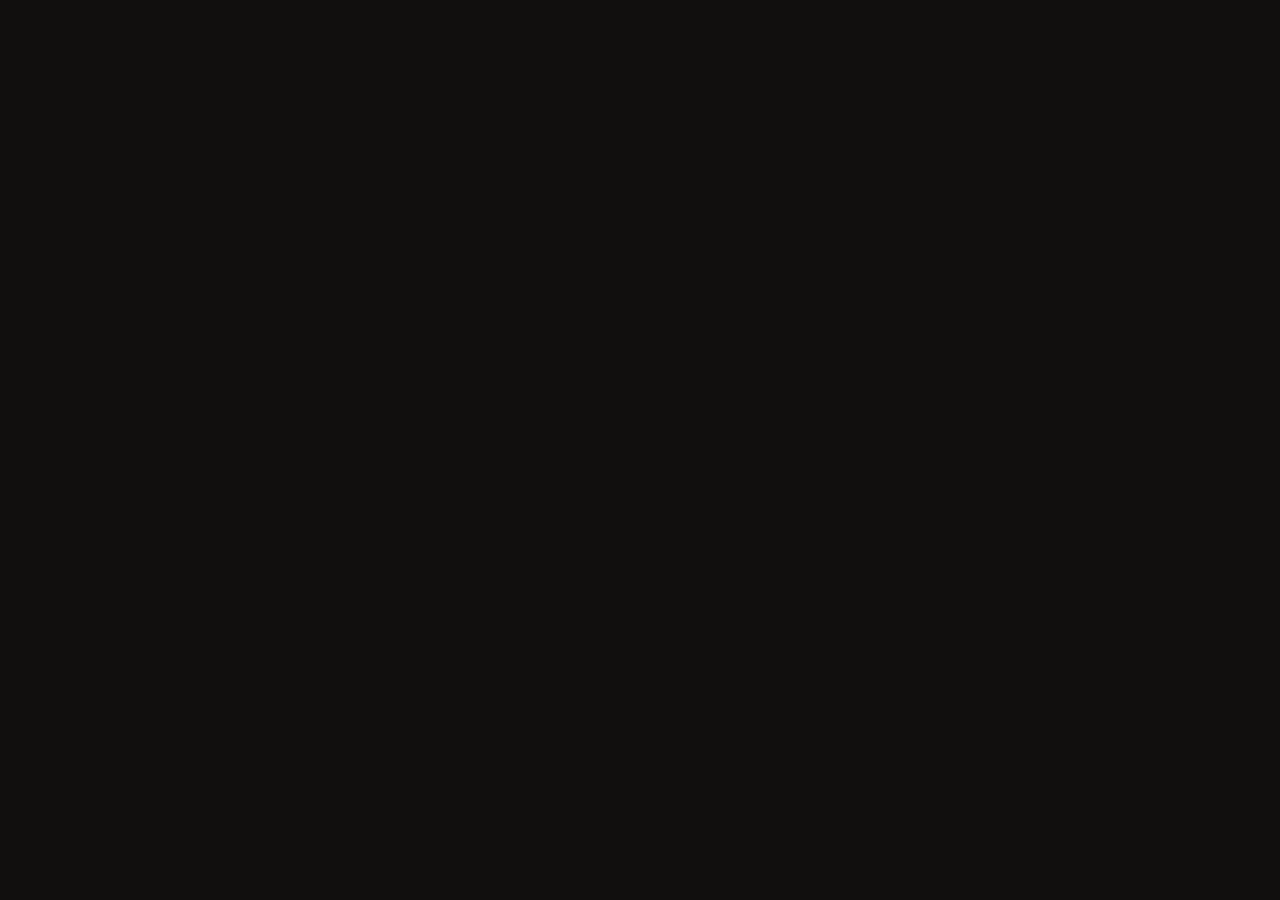
==== commit 63d53b41: "Fix: restore JS bundle script tag removed in error during husk cleanup The previous tidy commit's re" ====
--- a/index.html
+++ b/index.html
@@ -1,6 +1,6 @@
 <!DOCTYPE html>
 <!-- saved from url=(0047)#evidence -->
-<html lang="en"><head><meta http-equiv="Content-Type" content="text/html; charset=UTF-8"><meta content="width=device-width, initial-scale=1" name="viewport"><link data-precedence="default" href="./Pivot One — the mouse that refused to become a spy_files/index-BJC-zDy7.css" rel="stylesheet"><title>Pivot One — the mouse that refused to become a spy</title><meta content="noindex, nofollow, noarchive, nosnippet" name="robots"><meta content="A counter-surveillance proof of concept: a mouse and presenter that cannot record or beacon — and the implant backend it would have needed to betray you." name="description"><link href="./Pivot One — the mouse that refused to become a spy_files/index-DWe_kbz6.js" rel="modulepreload"><link href="./Pivot One — the mouse that refused to become a spy_files/symbol-orange.png" rel="icon"><style type="text/css">[data-sonner-toaster][dir=ltr],html[dir=ltr]{--toast-icon-margin-start:-3px;--toast-icon-margin-end:4px;--toast-svg-margin-start:-1px;--toast-svg-margin-end:0px;--toast-button-margin-start:auto;--toast-button-margin-end:0;--toast-close-button-start:0;--toast-close-button-end:unset;--toast-close-button-transform:translate(-35%, -35%)}[data-sonner-toaster][dir=rtl],html[dir=rtl]{--toast-icon-margin-start:4px;--toast-icon-margin-end:-3px;--toast-svg-margin-start:0px;--toast-svg-margin-end:-1px;--toast-button-margin-start:0;--toast-button-margin-end:auto;--toast-close-button-start:unset;--toast-close-button-end:0;--toast-close-button-transform:translate(35%, -35%)}[data-sonner-toaster]{position:fixed;width:var(--width);font-family:ui-sans-serif,system-ui,-apple-system,BlinkMacSystemFont,Segoe UI,Roboto,Helvetica Neue,Arial,Noto Sans,sans-serif,Apple Color Emoji,Segoe UI Emoji,Segoe UI Symbol,Noto Color Emoji;--gray1:hsl(0, 0%, 99%);--gray2:hsl(0, 0%, 97.3%);--gray3:hsl(0, 0%, 95.1%);--gray4:hsl(0, 0%, 93%);--gray5:hsl(0, 0%, 90.9%);--gray6:hsl(0, 0%, 88.7%);--gray7:hsl(0, 0%, 85.8%);--gray8:hsl(0, 0%, 78%);--gray9:hsl(0, 0%, 56.1%);--gray10:hsl(0, 0%, 52.3%);--gray11:hsl(0, 0%, 43.5%);--gray12:hsl(0, 0%, 9%);--border-radius:8px;box-sizing:border-box;padding:0;margin:0;list-style:none;outline:0;z-index:999999999;transition:transform .4s ease}@media (hover:none) and (pointer:coarse){[data-sonner-toaster][data-lifted=true]{transform:none}}[data-sonner-toaster][data-x-position=right]{right:var(--offset-right)}[data-sonner-toaster][data-x-position=left]{left:var(--offset-left)}[data-sonner-toaster][data-x-position=center]{left:50%;transform:translateX(-50%)}[data-sonner-toaster][data-y-position=top]{top:var(--offset-top)}[data-sonner-toaster][data-y-position=bottom]{bottom:var(--offset-bottom)}[data-sonner-toast]{--y:translateY(100%);--lift-amount:calc(var(--lift) * var(--gap));z-index:var(--z-index);position:absolute;opacity:0;transform:var(--y);touch-action:none;transition:transform .4s,opacity .4s,height .4s,box-shadow .2s;box-sizing:border-box;outline:0;overflow-wrap:anywhere}[data-sonner-toast][data-styled=true]{padding:16px;background:var(--normal-bg);border:1px solid var(--normal-border);color:var(--normal-text);border-radius:var(--border-radius);box-shadow:0 4px 12px rgba(0,0,0,.1);width:var(--width);font-size:13px;display:flex;align-items:center;gap:6px}[data-sonner-toast]:focus-visible{box-shadow:0 4px 12px rgba(0,0,0,.1),0 0 0 2px rgba(0,0,0,.2)}[data-sonner-toast][data-y-position=top]{top:0;--y:translateY(-100%);--lift:1;--lift-amount:calc(1 * var(--gap))}[data-sonner-toast][data-y-position=bottom]{bottom:0;--y:translateY(100%);--lift:-1;--lift-amount:calc(var(--lift) * var(--gap))}[data-sonner-toast][data-styled=true] [data-description]{font-weight:400;line-height:1.4;color:#3f3f3f}[data-rich-colors=true][data-sonner-toast][data-styled=true] [data-description]{color:inherit}[data-sonner-toaster][data-sonner-theme=dark] [data-description]{color:#e8e8e8}[data-sonner-toast][data-styled=true] [data-title]{font-weight:500;line-height:1.5;color:inherit}[data-sonner-toast][data-styled=true] [data-icon]{display:flex;height:16px;width:16px;position:relative;justify-content:flex-start;align-items:center;flex-shrink:0;margin-left:var(--toast-icon-margin-start);margin-right:var(--toast-icon-margin-end)}[data-sonner-toast][data-promise=true] [data-icon]>svg{opacity:0;transform:scale(.8);transform-origin:center;animation:sonner-fade-in .3s ease forwards}[data-sonner-toast][data-styled=true] [data-icon]>*{flex-shrink:0}[data-sonner-toast][data-styled=true] [data-icon] svg{margin-left:var(--toast-svg-margin-start);margin-right:var(--toast-svg-margin-end)}[data-sonner-toast][data-styled=true] [data-content]{display:flex;flex-direction:column;gap:2px}[data-sonner-toast][data-styled=true] [data-button]{border-radius:4px;padding-left:8px;padding-right:8px;height:24px;font-size:12px;color:var(--normal-bg);background:var(--normal-text);margin-left:var(--toast-button-margin-start);margin-right:var(--toast-button-margin-end);border:none;font-weight:500;cursor:pointer;outline:0;display:flex;align-items:center;flex-shrink:0;transition:opacity .4s,box-shadow .2s}[data-sonner-toast][data-styled=true] [data-button]:focus-visible{box-shadow:0 0 0 2px rgba(0,0,0,.4)}[data-sonner-toast][data-styled=true] [data-button]:first-of-type{margin-left:var(--toast-button-margin-start);margin-right:var(--toast-button-margin-end)}[data-sonner-toast][data-styled=true] [data-cancel]{color:var(--normal-text);background:rgba(0,0,0,.08)}[data-sonner-toaster][data-sonner-theme=dark] [data-sonner-toast][data-styled=true] [data-cancel]{background:rgba(255,255,255,.3)}[data-sonner-toast][data-styled=true] [data-close-button]{position:absolute;left:var(--toast-close-button-start);right:var(--toast-close-button-end);top:0;height:20px;width:20px;display:flex;justify-content:center;align-items:center;padding:0;color:var(--gray12);background:var(--normal-bg);border:1px solid var(--gray4);transform:var(--toast-close-button-transform);border-radius:50%;cursor:pointer;z-index:1;transition:opacity .1s,background .2s,border-color .2s}[data-sonner-toast][data-styled=true] [data-close-button]:focus-visible{box-shadow:0 4px 12px rgba(0,0,0,.1),0 0 0 2px rgba(0,0,0,.2)}[data-sonner-toast][data-styled=true] [data-disabled=true]{cursor:not-allowed}[data-sonner-toast][data-styled=true]:hover [data-close-button]:hover{background:var(--gray2);border-color:var(--gray5)}[data-sonner-toast][data-swiping=true]::before{content:'';position:absolute;left:-100%;right:-100%;height:100%;z-index:-1}[data-sonner-toast][data-y-position=top][data-swiping=true]::before{bottom:50%;transform:scaleY(3) translateY(50%)}[data-sonner-toast][data-y-position=bottom][data-swiping=true]::before{top:50%;transform:scaleY(3) translateY(-50%)}[data-sonner-toast][data-swiping=false][data-removed=true]::before{content:'';position:absolute;inset:0;transform:scaleY(2)}[data-sonner-toast][data-expanded=true]::after{content:'';position:absolute;left:0;height:calc(var(--gap) + 1px);bottom:100%;width:100%}[data-sonner-toast][data-mounted=true]{--y:translateY(0);opacity:1}[data-sonner-toast][data-expanded=false][data-front=false]{--scale:var(--toasts-before) * 0.05 + 1;--y:translateY(calc(var(--lift-amount) * var(--toasts-before))) scale(calc(-1 * var(--scale)));height:var(--front-toast-height)}[data-sonner-toast]>*{transition:opacity .4s}[data-sonner-toast][data-x-position=right]{right:0}[data-sonner-toast][data-x-position=left]{left:0}[data-sonner-toast][data-expanded=false][data-front=false][data-styled=true]>*{opacity:0}[data-sonner-toast][data-visible=false]{opacity:0;pointer-events:none}[data-sonner-toast][data-mounted=true][data-expanded=true]{--y:translateY(calc(var(--lift) * var(--offset)));height:var(--initial-height)}[data-sonner-toast][data-removed=true][data-front=true][data-swipe-out=false]{--y:translateY(calc(var(--lift) * -100%));opacity:0}[data-sonner-toast][data-removed=true][data-front=false][data-swipe-out=false][data-expanded=true]{--y:translateY(calc(var(--lift) * var(--offset) + var(--lift) * -100%));opacity:0}[data-sonner-toast][data-removed=true][data-front=false][data-swipe-out=false][data-expanded=false]{--y:translateY(40%);opacity:0;transition:transform .5s,opacity .2s}[data-sonner-toast][data-removed=true][data-front=false]::before{height:calc(var(--initial-height) + 20%)}[data-sonner-toast][data-swiping=true]{transform:var(--y) translateY(var(--swipe-amount-y,0)) translateX(var(--swipe-amount-x,0));transition:none}[data-sonner-toast][data-swiped=true]{user-select:none}[data-sonner-toast][data-swipe-out=true][data-y-position=bottom],[data-sonner-toast][data-swipe-out=true][data-y-position=top]{animation-duration:.2s;animation-timing-function:ease-out;animation-fill-mode:forwards}[data-sonner-toast][data-swipe-out=true][data-swipe-direction=left]{animation-name:swipe-out-left}[data-sonner-toast][data-swipe-out=true][data-swipe-direction=right]{animation-name:swipe-out-right}[data-sonner-toast][data-swipe-out=true][data-swipe-direction=up]{animation-name:swipe-out-up}[data-sonner-toast][data-swipe-out=true][data-swipe-direction=down]{animation-name:swipe-out-down}@keyframes swipe-out-left{from{transform:var(--y) translateX(var(--swipe-amount-x));opacity:1}to{transform:var(--y) translateX(calc(var(--swipe-amount-x) - 100%));opacity:0}}@keyframes swipe-out-right{from{transform:var(--y) translateX(var(--swipe-amount-x));opacity:1}to{transform:var(--y) translateX(calc(var(--swipe-amount-x) + 100%));opacity:0}}@keyframes swipe-out-up{from{transform:var(--y) translateY(var(--swipe-amount-y));opacity:1}to{transform:var(--y) translateY(calc(var(--swipe-amount-y) - 100%));opacity:0}}@keyframes swipe-out-down{from{transform:var(--y) translateY(var(--swipe-amount-y));opacity:1}to{transform:var(--y) translateY(calc(var(--swipe-amount-y) + 100%));opacity:0}}@media (max-width:600px){[data-sonner-toaster]{position:fixed;right:var(--mobile-offset-right);left:var(--mobile-offset-left);width:100%}[data-sonner-toaster][dir=rtl]{left:calc(var(--mobile-offset-left) * -1)}[data-sonner-toaster] [data-sonner-toast]{left:0;right:0;width:calc(100% - var(--mobile-offset-left) * 2)}[data-sonner-toaster][data-x-position=left]{left:var(--mobile-offset-left)}[data-sonner-toaster][data-y-position=bottom]{bottom:var(--mobile-offset-bottom)}[data-sonner-toaster][data-y-position=top]{top:var(--mobile-offset-top)}[data-sonner-toaster][data-x-position=center]{left:var(--mobile-offset-left);right:var(--mobile-offset-right);transform:none}}[data-sonner-toaster][data-sonner-theme=light]{--normal-bg:#fff;--normal-border:var(--gray4);--normal-text:var(--gray12);--success-bg:hsl(143, 85%, 96%);--success-border:hsl(145, 92%, 87%);--success-text:hsl(140, 100%, 27%);--info-bg:hsl(208, 100%, 97%);--info-border:hsl(221, 91%, 93%);--info-text:hsl(210, 92%, 45%);--warning-bg:hsl(49, 100%, 97%);--warning-border:hsl(49, 91%, 84%);--warning-text:hsl(31, 92%, 45%);--error-bg:hsl(359, 100%, 97%);--error-border:hsl(359, 100%, 94%);--error-text:hsl(360, 100%, 45%)}[data-sonner-toaster][data-sonner-theme=light] [data-sonner-toast][data-invert=true]{--normal-bg:#000;--normal-border:hsl(0, 0%, 20%);--normal-text:var(--gray1)}[data-sonner-toaster][data-sonner-theme=dark] [data-sonner-toast][data-invert=true]{--normal-bg:#fff;--normal-border:var(--gray3);--normal-text:var(--gray12)}[data-sonner-toaster][data-sonner-theme=dark]{--normal-bg:#000;--normal-bg-hover:hsl(0, 0%, 12%);--normal-border:hsl(0, 0%, 20%);--normal-border-hover:hsl(0, 0%, 25%);--normal-text:var(--gray1);--success-bg:hsl(150, 100%, 6%);--success-border:hsl(147, 100%, 12%);--success-text:hsl(150, 86%, 65%);--info-bg:hsl(215, 100%, 6%);--info-border:hsl(223, 43%, 17%);--info-text:hsl(216, 87%, 65%);--warning-bg:hsl(64, 100%, 6%);--warning-border:hsl(60, 100%, 9%);--warning-text:hsl(46, 87%, 65%);--error-bg:hsl(358, 76%, 10%);--error-border:hsl(357, 89%, 16%);--error-text:hsl(358, 100%, 81%)}[data-sonner-toaster][data-sonner-theme=dark] [data-sonner-toast] [data-close-button]{background:var(--normal-bg);border-color:var(--normal-border);color:var(--normal-text)}[data-sonner-toaster][data-sonner-theme=dark] [data-sonner-toast] [data-close-button]:hover{background:var(--normal-bg-hover);border-color:var(--normal-border-hover)}[data-rich-colors=true][data-sonner-toast][data-type=success]{background:var(--success-bg);border-color:var(--success-border);color:var(--success-text)}[data-rich-colors=true][data-sonner-toast][data-type=success] [data-close-button]{background:var(--success-bg);border-color:var(--success-border);color:var(--success-text)}[data-rich-colors=true][data-sonner-toast][data-type=info]{background:var(--info-bg);border-color:var(--info-border);color:var(--info-text)}[data-rich-colors=true][data-sonner-toast][data-type=info] [data-close-button]{background:var(--info-bg);border-color:var(--info-border);color:var(--info-text)}[data-rich-colors=true][data-sonner-toast][data-type=warning]{background:var(--warning-bg);border-color:var(--warning-border);color:var(--warning-text)}[data-rich-colors=true][data-sonner-toast][data-type=warning] [data-close-button]{background:var(--warning-bg);border-color:var(--warning-border);color:var(--warning-text)}[data-rich-colors=true][data-sonner-toast][data-type=error]{background:var(--error-bg);border-color:var(--error-border);color:var(--error-text)}[data-rich-colors=true][data-sonner-toast][data-type=error] [data-close-button]{background:var(--error-bg);border-color:var(--error-border);color:var(--error-text)}.sonner-loading-wrapper{--size:16px;height:var(--size);width:var(--size);position:absolute;inset:0;z-index:10}.sonner-loading-wrapper[data-visible=false]{transform-origin:center;animation:sonner-fade-out .2s ease forwards}.sonner-spinner{position:relative;top:50%;left:50%;height:var(--size);width:var(--size)}.sonner-loading-bar{animation:sonner-spin 1.2s linear infinite;background:var(--gray11);border-radius:6px;height:8%;left:-10%;position:absolute;top:-3.9%;width:24%}.sonner-loading-bar:first-child{animation-delay:-1.2s;transform:rotate(.0001deg) translate(146%)}.sonner-loading-bar:nth-child(2){animation-delay:-1.1s;transform:rotate(30deg) translate(146%)}.sonner-loading-bar:nth-child(3){animation-delay:-1s;transform:rotate(60deg) translate(146%)}.sonner-loading-bar:nth-child(4){animation-delay:-.9s;transform:rotate(90deg) translate(146%)}.sonner-loading-bar:nth-child(5){animation-delay:-.8s;transform:rotate(120deg) translate(146%)}.sonner-loading-bar:nth-child(6){animation-delay:-.7s;transform:rotate(150deg) translate(146%)}.sonner-loading-bar:nth-child(7){animation-delay:-.6s;transform:rotate(180deg) translate(146%)}.sonner-loading-bar:nth-child(8){animation-delay:-.5s;transform:rotate(210deg) translate(146%)}.sonner-loading-bar:nth-child(9){animation-delay:-.4s;transform:rotate(240deg) translate(146%)}.sonner-loading-bar:nth-child(10){animation-delay:-.3s;transform:rotate(270deg) translate(146%)}.sonner-loading-bar:nth-child(11){animation-delay:-.2s;transform:rotate(300deg) translate(146%)}.sonner-loading-bar:nth-child(12){animation-delay:-.1s;transform:rotate(330deg) translate(146%)}@keyframes sonner-fade-in{0%{opacity:0;transform:scale(.8)}100%{opacity:1;transform:scale(1)}}@keyframes sonner-fade-out{0%{opacity:1;transform:scale(1)}100%{opacity:0;transform:scale(.8)}}@keyframes sonner-spin{0%{opacity:1}100%{opacity:.15}}@media (prefers-reduced-motion){.sonner-loading-bar,[data-sonner-toast],[data-sonner-toast]>*{transition:none!important;animation:none!important}}.sonner-loader{position:absolute;top:50%;left:50%;transform:translate(-50%,-50%);transform-origin:center;transition:opacity .2s,transform .2s}.sonner-loader[data-visible=false]{opacity:0;transform:scale(.8) translate(-50%,-50%)}</style></head><body data-react-root="true"><!--$--><div class="min-h-screen bg-background"><header class="absolute inset-x-0 top-0 z-20"><div class="mx-auto flex max-w-6xl items-center justify-between gap-4 px-6 py-6"><a href="#top" class="flex items-center gap-2.5 text-foreground"><span class="h-1.5 w-1.5 rounded-full bg-accent"></span><span class="font-mono text-xs uppercase tracking-[0.32em]">Pivot</span></a><nav class="hidden items-center gap-8 font-mono text-[10px] uppercase tracking-[0.2em] text-muted-foreground md:flex"><a href="#threat" class="transition-colors hover:text-foreground">Threat model</a><a href="#takeover" class="transition-colors hover:text-foreground">The takeover</a><a href="#backend" class="transition-colors hover:text-foreground">The backend</a><a href="#evidence" class="transition-colors hover:text-foreground">Evidence</a></nav><a href="#reserve" class="rounded-full border border-border px-4 py-2 font-mono text-[10px] uppercase tracking-[0.18em] text-foreground/80 transition-colors hover:border-foreground/40 hover:text-foreground">Reserve</a></div></header><main><section id="top" class="relative overflow-hidden"><div class="pointer-events-none absolute inset-0 bg-[radial-gradient(hsl(var(--border))_1px,transparent_1px)] bg-[length:26px_26px] opacity-50 [mask-image:radial-gradient(ellipse_at_top,black,transparent_72%)]"></div><div class="pointer-events-none absolute -top-40 right-[-10%] h-[440px] w-[440px] rounded-full bg-accent/10 blur-[120px]"></div><div class="relative mx-auto grid max-w-6xl gap-12 px-6 pb-16 pt-28 lg:grid-cols-[1.08fr_0.92fr] lg:items-center lg:gap-8 lg:pb-24 lg:pt-36"><div><span class="inline-flex items-center gap-2 rounded-full border border-border px-3 py-1 font-mono text-[9px] uppercase tracking-[0.22em] text-muted-foreground"><span class="h-1.5 w-1.5 rounded-full bg-accent"></span>Proof of concept · field study 04</span><h1 class="mt-6 font-display text-[clamp(2.6rem,8vw,4.9rem)] font-normal leading-[0.94] tracking-tight">Remote Control <em class="italic text-accent">Mouse</em></h1><p class="mt-6 max-w-lg text-[15px] leading-relaxed text-muted-foreground">A pointer, a presenter and a media remote — three honest jobs in one shell. Pivot One is defined by what it cannot do: no microphone, no journal that outlives a sleep cycle, no packet on the wire unless a button is under your thumb. What follows is the whole argument, both halves — the device on your desk, and the covert backend it would have needed to turn against you.</p><div class="mt-9 flex flex-wrap items-center gap-3"><a href="#backend" class="group inline-flex items-center gap-2 rounded-full bg-accent px-6 py-3 text-sm font-medium text-accent-foreground transition-colors hover:bg-accent/90">See the implant’s backend<svg xmlns="http://www.w3.org/2000/svg" width="24" height="24" viewBox="0 0 24 24" fill="none" stroke="currentColor" stroke-width="2" stroke-linecap="round" stroke-linejoin="round" class="lucide lucide-arrow-down-right h-4 w-4 transition-transform group-hover:translate-y-0.5"><path d="m7 7 10 10"></path><path d="M17 7v10H7"></path></svg></a><a href="#evidence" class="inline-flex items-center rounded-full border border-border px-6 py-3 text-sm font-medium text-foreground/80 transition-colors hover:border-foreground/40 hover:text-foreground">The evidence</a></div><dl class="mt-12 grid max-w-md grid-cols-2 gap-x-6 gap-y-5 border-t border-border pt-6 sm:grid-cols-4"><div><dt class="font-mono text-[9px] uppercase tracking-[0.16em] text-muted-foreground">Microphones</dt><dd class="mt-1.5 text-sm text-foreground/90">0</dd></div><div><dt class="font-mono text-[9px] uppercase tracking-[0.16em] text-muted-foreground">Telemetry</dt><dd class="mt-1.5 text-sm text-foreground/90">None</dd></div><div><dt class="font-mono text-[9px] uppercase tracking-[0.16em] text-muted-foreground">Radio</dt><dd class="mt-1.5 text-sm text-foreground/90">Hardware cut</dd></div><div><dt class="font-mono text-[9px] uppercase tracking-[0.16em] text-muted-foreground">Firmware</dt><dd class="mt-1.5 text-sm text-foreground/90">Signed · on base</dd></div></dl></div><div class="relative"><div class="flex justify-center lg:justify-end"><div class="inline-flex rounded-full border border-border bg-secondary/60 p-1"><button type="button" aria-pressed="true" class="rounded-full px-5 py-1.5 font-mono text-[11px] uppercase tracking-[0.18em] transition-colors bg-foreground text-background">Mouse</button><button type="button" aria-pressed="false" class="rounded-full px-5 py-1.5 font-mono text-[11px] uppercase tracking-[0.18em] transition-colors text-muted-foreground hover:text-foreground">Remote</button></div></div><div class="relative flex w-full items-center justify-center py-8"><div class="absolute h-72 w-72 rounded-full blur-3xl transition-all duration-700 bg-foreground/10"></div><div class="relative transition-all duration-700 ease-out h-[268px] w-[172px] rounded-[86px]" style="background:linear-gradient(165deg, #3d3935 0%, #1a1817 55%, #0b0a0a 100%);box-shadow:inset 0 1px 0 rgba(255,255,255,0.16), inset 0 -18px 30px rgba(0,0,0,0.45), 0 45px 70px -35px rgba(0,0,0,0.8)"><div class="absolute inset-0 transition-opacity duration-500 opacity-100"><div class="absolute left-1/2 top-16 h-20 w-px -translate-x-1/2 bg-white/10"></div><div class="absolute left-1/2 top-9 h-9 w-1.5 -translate-x-1/2 rounded-full bg-accent shadow-[0_0_20px_rgba(233,84,47,0.55)]"></div><div class="absolute bottom-9 left-1/2 h-1.5 w-1.5 -translate-x-1/2 rounded-full bg-white/25"></div><div class="absolute bottom-6 left-1/2 -translate-x-1/2 font-mono text-[8px] uppercase tracking-[0.3em] text-white/25">Pivot</div></div><div class="absolute inset-0 flex flex-col items-center gap-3 px-4 pt-7 transition-opacity duration-500 pointer-events-none opacity-0"><button type="button" class="h-8 w-full rounded-full border border-white/15 font-mono text-[8px] uppercase tracking-[0.25em] text-white/70 transition-colors hover:border-accent hover:text-accent">Laser</button><div class="flex flex-col gap-2"><button type="button" aria-label="Volume up" class="mx-auto flex h-8 w-8 items-center justify-center rounded-full bg-white/10 text-white/80 transition-colors hover:bg-accent hover:text-white"><svg xmlns="http://www.w3.org/2000/svg" width="24" height="24" viewBox="0 0 24 24" fill="none" stroke="currentColor" stroke-width="2" stroke-linecap="round" stroke-linejoin="round" class="lucide lucide-chevron-up h-4 w-4"><path d="m18 15-6-6-6 6"></path></svg></button><button type="button" aria-label="Volume down" class="mx-auto flex h-8 w-8 items-center justify-center rounded-full bg-white/10 text-white/80 transition-colors hover:bg-accent hover:text-white"><svg xmlns="http://www.w3.org/2000/svg" width="24" height="24" viewBox="0 0 24 24" fill="none" stroke="currentColor" stroke-width="2" stroke-linecap="round" stroke-linejoin="round" class="lucide lucide-chevron-down h-4 w-4"><path d="m6 9 6 6 6-6"></path></svg></button></div><div class="mt-1 flex items-center gap-3"><button type="button" aria-label="Previous slide" class="flex h-8 w-8 items-center justify-center rounded-full text-white/70 transition-colors hover:text-accent"><svg xmlns="http://www.w3.org/2000/svg" width="24" height="24" viewBox="0 0 24 24" fill="none" stroke="currentColor" stroke-width="2" stroke-linecap="round" stroke-linejoin="round" class="lucide lucide-skip-back h-4 w-4"><polygon points="19 20 9 12 19 4 19 20"></polygon><line x1="5" x2="5" y1="19" y2="5"></line></svg></button><button type="button" aria-label="Play or pause" class="flex h-11 w-11 items-center justify-center rounded-full bg-accent text-white shadow-[0_0_20px_rgba(233,84,47,0.4)] transition-colors hover:bg-accent/90"><svg xmlns="http://www.w3.org/2000/svg" width="24" height="24" viewBox="0 0 24 24" fill="none" stroke="currentColor" stroke-width="2" stroke-linecap="round" stroke-linejoin="round" class="lucide lucide-play h-4 w-4"><polygon points="6 3 20 12 6 21 6 3"></polygon></svg></button><button type="button" aria-label="Next slide" class="flex h-8 w-8 items-center justify-center rounded-full text-white/70 transition-colors hover:text-accent"><svg xmlns="http://www.w3.org/2000/svg" width="24" height="24" viewBox="0 0 24 24" fill="none" stroke="currentColor" stroke-width="2" stroke-linecap="round" stroke-linejoin="round" class="lucide lucide-skip-forward h-4 w-4"><polygon points="5 4 15 12 5 20 5 4"></polygon><line x1="19" x2="19" y1="5" y2="19"></line></svg></button></div><button type="button" class="mt-1 h-8 w-full rounded-full border border-white/15 font-mono text-[8px] uppercase tracking-[0.25em] text-white/60 transition-colors hover:border-white/40 hover:text-white">Blackout</button></div></div></div><p class="min-h-[1rem] text-center font-mono text-[10px] uppercase tracking-[0.2em] text-muted-foreground lg:text-right">Wheel · scrolls the page</p><div class="mt-5 rounded-2xl border border-border bg-card/60 p-4"><div class="flex items-center justify-between font-mono text-[9px] uppercase tracking-[0.2em] text-muted-foreground"><span>Radio monitor</span><span class="flex items-center gap-1.5 text-accent"><span class="h-1.5 w-1.5 animate-pulse rounded-full bg-accent"></span>idle</span></div><div class="mt-3 flex items-end gap-[3px]"><span class="h-[3px] flex-1 rounded-full bg-border"></span><span class="h-[3px] flex-1 rounded-full bg-border"></span><span class="h-[3px] flex-1 rounded-full bg-border"></span><span class="h-[3px] flex-1 rounded-full bg-border"></span><span class="h-[3px] flex-1 rounded-full bg-border"></span><span class="h-[3px] flex-1 rounded-full bg-border"></span><span class="h-[3px] flex-1 rounded-full bg-border"></span><span class="h-[3px] flex-1 rounded-full bg-border"></span><span class="h-[3px] flex-1 rounded-full bg-border"></span><span class="h-[3px] flex-1 rounded-full bg-border"></span><span class="h-[3px] flex-1 rounded-full bg-border"></span><span class="h-[3px] flex-1 rounded-full bg-border"></span><span class="h-[3px] flex-1 rounded-full bg-border"></span><span class="h-[3px] flex-1 rounded-full bg-border"></span><span class="h-[3px] flex-1 rounded-full bg-border"></span><span class="h-[3px] flex-1 rounded-full bg-border"></span><span class="h-[3px] flex-1 rounded-full bg-border"></span><span class="h-[3px] flex-1 rounded-full bg-border"></span><span class="h-[3px] flex-1 rounded-full bg-border"></span><span class="h-[3px] flex-1 rounded-full bg-border"></span><span class="h-[3px] flex-1 rounded-full bg-border"></span><span class="h-[3px] flex-1 rounded-full bg-border"></span><span class="h-[3px] flex-1 rounded-full bg-border"></span><span class="h-[3px] flex-1 rounded-full bg-border"></span><span class="h-[3px] flex-1 rounded-full bg-border"></span><span class="h-[3px] flex-1 rounded-full bg-border"></span><span class="h-[3px] flex-1 rounded-full bg-border"></span><span class="h-[3px] flex-1 rounded-full bg-border"></span><span class="h-[3px] flex-1 rounded-full bg-border"></span><span class="h-[3px] flex-1 rounded-full bg-border"></span><span class="h-[3px] flex-1 rounded-full bg-border"></span><span class="h-[3px] flex-1 rounded-full bg-border"></span><span class="h-[3px] flex-1 rounded-full bg-border"></span><span class="h-[3px] flex-1 rounded-full bg-border"></span></div><p class="mt-3 text-[11px] leading-relaxed text-muted-foreground">Nothing transmitted in the last 12 h. The only traffic this device permits is the frame you send by pressing a button.</p></div></div></div></section><section id="threat" class="relative border-t border-border"><div class="mx-auto max-w-6xl px-6 py-24 lg:py-32"><div class="max-w-2xl"><p class="font-mono text-[10px] uppercase tracking-[0.24em] text-muted-foreground">The threat model</p><h2 class="mt-4 font-display text-[clamp(2rem,5vw,3.4rem)] leading-[1.02] tracking-tight">A mouse is the best place to hide.</h2><p class="mt-5 text-[15px] leading-relaxed text-muted-foreground">It sits closer to you than your phone, it never once asks for permission, and it is already trusted to track every movement you make. Turning one into a surveillance implant is not a film plot — it is a supply-chain decision taken four steps upstream of your desk, by someone you will never meet.</p></div><ol class="mt-14 grid gap-px overflow-hidden rounded-3xl border border-border bg-border sm:grid-cols-2 lg:grid-cols-4"><li class="bg-card p-7 lg:p-8"><span class="font-mono text-[10px] tracking-[0.2em] text-accent">01</span><h3 class="mt-5 font-display text-xl tracking-tight">The swap</h3><p class="mt-3 text-[13px] leading-relaxed text-muted-foreground">A receiver arrives in a plain envelope. Or a firmware update is signed by someone who is not the vendor. Nothing on the desk looks any different, and that is the entire point.</p></li><li class="bg-card p-7 lg:p-8"><span class="font-mono text-[10px] tracking-[0.2em] text-accent">02</span><h3 class="mt-5 font-display text-xl tracking-tight">The senses</h3><p class="mt-3 text-[13px] leading-relaxed text-muted-foreground">Pointer motion, click rhythm, the pause before a password — and, if a microphone fits the shell, the room itself.</p></li><li class="bg-card p-7 lg:p-8"><span class="font-mono text-[10px] tracking-[0.2em] text-accent">03</span><h3 class="mt-5 font-display text-xl tracking-tight">The journal</h3><p class="mt-3 text-[13px] leading-relaxed text-muted-foreground">Nothing leaves yet. The implant keeps a quiet record in memory that survives sleep, waiting for a window when nobody is watching the traffic.</p></li><li class="bg-card p-7 lg:p-8"><span class="font-mono text-[10px] tracking-[0.2em] text-accent">04</span><h3 class="mt-5 font-display text-xl tracking-tight">The beacon</h3><p class="mt-3 text-[13px] leading-relaxed text-muted-foreground">A few kilobytes ride out inside a packet dressed as routine pairing, or sit and wait for a network the device is already trusted on.</p></li></ol><figure class="relative mt-16 overflow-hidden rounded-3xl border border-border bg-card px-7 py-14 lg:px-16 lg:py-20"><div class="pointer-events-none absolute -left-20 -top-24 h-64 w-64 rounded-full bg-accent/10 blur-[90px]"></div><blockquote class="relative max-w-3xl font-display text-[clamp(1.5rem,3.4vw,2.35rem)] leading-[1.18] tracking-tight">“The most trusted object on a desk is the one nobody has ever thought to ask what it is doing.”</blockquote><figcaption class="relative mt-6 font-mono text-[9px] uppercase tracking-[0.22em] text-muted-foreground">Field note 04 · peripheral attack surface</figcaption></figure><div class="mt-16"><h3 class="font-mono text-[10px] uppercase tracking-[0.24em] text-muted-foreground">From the other side</h3><div class="mt-6 grid gap-4 sm:grid-cols-3"><div class="rounded-2xl border border-border p-6"><svg xmlns="http://www.w3.org/2000/svg" width="24" height="24" viewBox="0 0 24 24" fill="none" stroke="currentColor" stroke-width="1.5" stroke-linecap="round" stroke-linejoin="round" class="lucide lucide-keyboard h-5 w-5 text-accent"><path d="M10 8h.01"></path><path d="M12 12h.01"></path><path d="M14 8h.01"></path><path d="M16 12h.01"></path><path d="M18 8h.01"></path><path d="M6 8h.01"></path><path d="M7 16h10"></path><path d="M8 12h.01"></path><rect width="20" height="16" x="2" y="4" rx="2"></rect></svg><h4 class="mt-5 text-sm font-medium">A keyboard in disguise</h4><p class="mt-2.5 text-[13px] leading-relaxed text-muted-foreground">To the host, the receiver is already a keyboard. Anything that can type can open a shell — no exploit, no malware file, no alarm.</p></div><div class="rounded-2xl border border-border p-6"><svg xmlns="http://www.w3.org/2000/svg" width="24" height="24" viewBox="0 0 24 24" fill="none" stroke="currentColor" stroke-width="1.5" stroke-linecap="round" stroke-linejoin="round" class="lucide lucide-radio h-5 w-5 text-accent"><path d="M4.9 19.1C1 15.2 1 8.8 4.9 4.9"></path><path d="M7.8 16.2c-2.3-2.3-2.3-6.1 0-8.5"></path><circle cx="12" cy="12" r="2"></circle><path d="M16.2 7.8c2.3 2.3 2.3 6.1 0 8.5"></path><path d="M19.1 4.9C23 8.8 23 15.1 19.1 19"></path></svg><h4 class="mt-5 text-sm font-medium">A remote control</h4><p class="mt-2.5 text-[13px] leading-relaxed text-muted-foreground">The same radio that beacons out can carry instructions back in: pull the buffer, arm the microphone, hold a key down.</p></div><div class="rounded-2xl border border-border p-6"><svg xmlns="http://www.w3.org/2000/svg" width="24" height="24" viewBox="0 0 24 24" fill="none" stroke="currentColor" stroke-width="1.5" stroke-linecap="round" stroke-linejoin="round" class="lucide lucide-fingerprint h-5 w-5 text-accent"><path d="M12 10a2 2 0 0 0-2 2c0 1.02-.1 2.51-.26 4"></path><path d="M14 13.12c0 2.38 0 6.38-1 8.88"></path><path d="M17.29 21.02c.12-.6.43-2.3.5-3.02"></path><path d="M2 12a10 10 0 0 1 18-6"></path><path d="M2 16h.01"></path><path d="M21.8 16c.2-2 .131-5.354 0-6"></path><path d="M5 19.5C5.5 18 6 15 6 12a6 6 0 0 1 .34-2"></path><path d="M8.65 22c.21-.66.45-1.32.57-2"></path><path d="M9 6.8a6 6 0 0 1 9 5.2v2"></path></svg><h4 class="mt-5 text-sm font-medium">A signature of you</h4><p class="mt-2.5 text-[13px] leading-relaxed text-muted-foreground">Movement timing is more personal than a password. Hesitation, fatigue and working hours are all readable from a trajectory.</p></div></div><p class="mt-5 font-mono text-[9px] uppercase tracking-[0.2em] text-muted-foreground/70">Described, not demonstrated.</p></div></div></section><section id="takeover" class="mx-auto max-w-6xl px-6 py-24 lg:py-28"><div class="max-w-2xl"><p class="font-mono text-[10px] uppercase tracking-[0.24em] text-muted-foreground">The takeover · simulated reconstruction</p><h2 class="mt-4 font-display text-[clamp(2rem,4.5vw,3.25rem)] leading-[1.02] tracking-tight">What it looks like when the mouse works for someone else.</h2><p class="mt-5 text-[15px] leading-relaxed text-muted-foreground">Five frames from the recording a compromised pointer would have produced. Nothing below happened, and nothing below is possible on Pivot One — this is the reconstruction the hardware was built to refuse.</p></div><div class="mt-12 overflow-hidden rounded-3xl border border-border bg-card"><div class="flex flex-wrap items-center justify-between gap-3 border-b border-border px-5 py-3"><span class="flex items-center gap-2 font-mono text-[9px] uppercase tracking-[0.2em] text-muted-foreground"><span class="h-1.5 w-1.5 animate-pulse rounded-full bg-accent"></span>rec · 00:<!-- -->24<!-- --> · frame <!-- -->4<!-- -->/5</span><span class="flex items-center gap-1"><button type="button" class="flex items-center gap-1.5 rounded-full border border-border px-3 py-1.5 font-mono text-[9px] uppercase tracking-[0.16em] text-muted-foreground transition-colors hover:text-foreground"><svg xmlns="http://www.w3.org/2000/svg" width="24" height="24" viewBox="0 0 24 24" fill="none" stroke="currentColor" stroke-width="2" stroke-linecap="round" stroke-linejoin="round" class="lucide lucide-pause h-3 w-3"><rect x="14" y="4" width="4" height="16" rx="1"></rect><rect x="6" y="4" width="4" height="16" rx="1"></rect></svg>pause</button><button type="button" class="flex items-center gap-1.5 rounded-full border border-border px-3 py-1.5 font-mono text-[9px] uppercase tracking-[0.16em] text-muted-foreground transition-colors hover:text-foreground"><svg xmlns="http://www.w3.org/2000/svg" width="24" height="24" viewBox="0 0 24 24" fill="none" stroke="currentColor" stroke-width="2" stroke-linecap="round" stroke-linejoin="round" class="lucide lucide-rotate-ccw h-3 w-3"><path d="M3 12a9 9 0 1 0 9-9 9.75 9.75 0 0 0-6.74 2.74L3 8"></path><path d="M3 3v5h5"></path></svg>replay</button></span></div><div class="grid divide-y divide-border lg:grid-cols-[0.9fr_1.1fr] lg:divide-x lg:divide-y-0"><div class="flex flex-col justify-between gap-8 p-6 lg:p-8"><div class="flex items-center justify-between font-mono text-[9px] uppercase tracking-[0.2em] text-muted-foreground"><span>Implant · PVT-0417</span><span class="text-accent">recording</span></div><dl class="space-y-3"><div class="flex items-baseline justify-between gap-4 border-b border-border/60 pb-2 last:border-0"><dt class="font-mono text-[9px] uppercase tracking-[0.18em] text-muted-foreground">Sensor</dt><dd class="font-mono text-[11px] text-foreground/70">armed · 1 kHz</dd></div><div class="flex items-baseline justify-between gap-4 border-b border-border/60 pb-2 last:border-0"><dt class="font-mono text-[9px] uppercase tracking-[0.18em] text-muted-foreground">Keystroke buffer</dt><dd class="font-mono text-[11px] text-accent">14 chars</dd></div><div class="flex items-baseline justify-between gap-4 border-b border-border/60 pb-2 last:border-0"><dt class="font-mono text-[9px] uppercase tracking-[0.18em] text-muted-foreground">Radio</dt><dd class="font-mono text-[11px] text-accent">link up</dd></div><div class="flex items-baseline justify-between gap-4 border-b border-border/60 pb-2 last:border-0"><dt class="font-mono text-[9px] uppercase tracking-[0.18em] text-muted-foreground">Operator</dt><dd class="font-mono text-[11px] text-accent">connected</dd></div></dl><div class="flex items-center gap-2 font-mono text-[9px] uppercase tracking-[0.18em] text-muted-foreground"><span class="h-1.5 w-1.5 rounded-full bg-foreground/40"></span><span class="h-px flex-1 bg-border"></span><span class="text-accent">packet away</span><span class="h-px w-6 bg-border"></span><span class="h-1.5 w-1.5 rounded-full bg-foreground/40"></span></div></div><div class="relative overflow-hidden"><div class="flex items-center justify-between border-b border-border px-4 py-2.5 font-mono text-[9px] uppercase tracking-[0.16em] text-muted-foreground"><span class="flex items-center gap-1.5"><i class="h-1.5 w-1.5 rounded-full bg-foreground/25"></i><i class="h-1.5 w-1.5 rounded-full bg-foreground/25"></i><i class="h-1.5 w-1.5 rounded-full bg-foreground/25"></i></span><span class="truncate">m.reyes · win 11 · user-auth-2214</span></div><div class="relative h-[286px] sm:h-[320px]"><div class="absolute inset-0 opacity-40 [background-image:linear-gradient(hsl(var(--border))_1px,transparent_1px),linear-gradient(90deg,hsl(var(--border))_1px,transparent_1px)] [background-size:32px_32px]"></div><div class="absolute left-[9%] top-[14%] w-[58%] rounded-lg border border-border bg-card p-4 shadow-2xl"><p class="font-mono text-[8px] uppercase tracking-[0.2em] text-muted-foreground">Sign in to continue</p><p class="mt-3 truncate text-[13px] text-foreground/80">m.reyes@northgate.example</p><div class="mt-2 flex items-center gap-1.5 rounded border border-input bg-background px-2 py-2"><span class="h-1.5 w-1.5 rounded-full transition-colors duration-300 bg-foreground/70"></span><span class="h-1.5 w-1.5 rounded-full transition-colors duration-300 bg-foreground/70"></span><span class="h-1.5 w-1.5 rounded-full transition-colors duration-300 bg-foreground/70"></span><span class="h-1.5 w-1.5 rounded-full transition-colors duration-300 bg-foreground/70"></span><span class="h-1.5 w-1.5 rounded-full transition-colors duration-300 bg-foreground/70"></span><span class="h-1.5 w-1.5 rounded-full transition-colors duration-300 bg-foreground/70"></span><span class="h-1.5 w-1.5 rounded-full transition-colors duration-300 bg-foreground/70"></span><span class="h-1.5 w-1.5 rounded-full transition-colors duration-300 bg-foreground/70"></span><span class="h-1.5 w-1.5 rounded-full transition-colors duration-300 bg-foreground/70"></span><span class="h-1.5 w-1.5 rounded-full transition-colors duration-300 bg-foreground/70"></span><span class="h-1.5 w-1.5 rounded-full transition-colors duration-300 bg-foreground/70"></span><span class="h-1.5 w-1.5 rounded-full transition-colors duration-300 bg-foreground/70"></span><span class="h-1.5 w-1.5 rounded-full transition-colors duration-300 bg-foreground/70"></span><span class="h-1.5 w-1.5 rounded-full transition-colors duration-300 bg-foreground/70"></span></div><div class="mt-3 flex items-center justify-between"><span class="font-mono text-[8px] uppercase tracking-[0.18em] text-muted-foreground">submitting…</span><span class="rounded-sm bg-secondary px-2 py-1 font-mono text-[8px] uppercase tracking-[0.16em] text-foreground/70">Sign in</span></div></div><svg viewBox="0 0 21 21" class="absolute h-5 w-5 text-accent transition-all duration-1000 ease-in-out" fill="currentColor" aria-hidden="true" style="left: 26%; top: 66%;"><path d="M3 2l7 17 2.3-6.3L18.6 10z"></path></svg></div></div></div><div class="grid gap-px border-t border-border bg-border sm:grid-cols-5"><button type="button" aria-pressed="false" class="px-4 py-4 text-left transition-colors bg-secondary/40 hover:bg-secondary/70"><span class="flex items-center gap-2 font-mono text-[9px] uppercase tracking-[0.2em] text-muted-foreground"><span class="">01</span><span class="">Idle</span></span><p class="mt-2 text-[11px] leading-snug text-muted-foreground/70">—</p></button><button type="button" aria-pressed="false" class="px-4 py-4 text-left transition-colors bg-secondary/40 hover:bg-secondary/70"><span class="flex items-center gap-2 font-mono text-[9px] uppercase tracking-[0.2em] text-muted-foreground"><span class="">02</span><span class="">Capture</span></span><p class="mt-2 text-[11px] leading-snug text-muted-foreground/70">—</p></button><button type="button" aria-pressed="false" class="px-4 py-4 text-left transition-colors bg-secondary/40 hover:bg-secondary/70"><span class="flex items-center gap-2 font-mono text-[9px] uppercase tracking-[0.2em] text-muted-foreground"><span class="">03</span><span class="">Beacon</span></span><p class="mt-2 text-[11px] leading-snug text-muted-foreground/70">—</p></button><button type="button" aria-pressed="true" class="px-4 py-4 text-left transition-colors bg-card"><span class="flex items-center gap-2 font-mono text-[9px] uppercase tracking-[0.2em] text-muted-foreground"><span class="text-accent">04</span><span class="text-foreground">Arrival</span></span><p class="mt-2 text-[11px] leading-snug text-foreground/80">The operator opens your desktop</p></button><button type="button" aria-pressed="false" class="px-4 py-4 text-left transition-colors bg-secondary/40 hover:bg-secondary/70"><span class="flex items-center gap-2 font-mono text-[9px] uppercase tracking-[0.2em] text-muted-foreground"><span class="">05</span><span class="">Takeover</span></span><p class="mt-2 text-[11px] leading-snug text-muted-foreground/70">—</p></button></div></div><p class="mt-6 max-w-xl font-mono text-[10px] uppercase leading-relaxed tracking-[0.16em] text-muted-foreground">The operator opens your desktop<!-- --> — <!-- -->No exploit, no prompt, no window. A second cursor is simply placed where yours already was.</p></section><section id="backend" class="border-t border-border bg-secondary/20"><div class="mx-auto max-w-6xl px-6 py-24 lg:py-32"><div class="flex flex-col gap-6 lg:flex-row lg:items-end lg:justify-between"><div class="max-w-2xl"><p class="font-mono text-[10px] uppercase tracking-[0.24em] text-muted-foreground">The backend</p><h2 class="mt-4 font-display text-[clamp(2rem,5vw,3.4rem)] leading-[1.02] tracking-tight">What the surveillance tool looks like when it works.</h2><p class="mt-5 text-[15px] leading-relaxed text-muted-foreground">This is the half nobody puts on a landing page. One compromised mouse, one operator, and a feed of everything it should never have been able to see — the buffer it keeps, the relay it beacons to, the keystrokes it can send back.</p></div><span class="shrink-0 rounded-full border border-accent/40 bg-accent/10 px-3.5 py-1.5 font-mono text-[9px] uppercase tracking-[0.2em] text-accent">Simulation · no live capture</span></div><div class="mt-12"><div class="rounded-3xl border border-border bg-card p-4 sm:p-6"><div class="flex flex-wrap items-center justify-between gap-3"><div class="flex items-center gap-2"><span class="h-1.5 w-1.5 animate-pulse rounded-full bg-accent"></span><span class="font-mono text-[10px] uppercase tracking-[0.2em]">Implant · PVT-0417</span></div><div class="flex flex-wrap gap-1.5"><span class="rounded-full border border-border px-2.5 py-1 font-mono text-[8.5px] uppercase tracking-[0.14em] text-muted-foreground">link · usb-dongle</span><span class="rounded-full border border-border px-2.5 py-1 font-mono text-[8.5px] uppercase tracking-[0.14em] text-muted-foreground">fw · 2.4.11 unsigned</span><span class="rounded-full border border-border px-2.5 py-1 font-mono text-[8.5px] uppercase tracking-[0.14em] text-muted-foreground">state · armed</span></div></div><div class="mt-4 grid gap-3 lg:grid-cols-[180px_minmax(0,1fr)_180px]"><div class="rounded-2xl border border-border bg-background/40 p-4"><p class="font-mono text-[9px] uppercase tracking-[0.22em] text-muted-foreground">Sensors</p><ul class="mt-3 grid grid-cols-2 gap-x-4 gap-y-3 lg:grid-cols-1"><li><p class="flex items-center gap-1.5 text-[11px] text-foreground/85"><span class="h-1.5 w-1.5 shrink-0 rounded-full bg-accent"></span>Pointer path</p><p class="mt-0.5 pl-3 font-mono text-[9px] uppercase tracking-[0.1em] text-muted-foreground">1,000 Hz · delta</p></li><li><p class="flex items-center gap-1.5 text-[11px] text-foreground/85"><span class="h-1.5 w-1.5 shrink-0 rounded-full bg-accent"></span>Click timing</p><p class="mt-0.5 pl-3 font-mono text-[9px] uppercase tracking-[0.1em] text-muted-foreground">ms precision</p></li><li><p class="flex items-center gap-1.5 text-[11px] text-foreground/85"><span class="h-1.5 w-1.5 shrink-0 rounded-full bg-accent"></span>Keystrokes</p><p class="mt-0.5 pl-3 font-mono text-[9px] uppercase tracking-[0.1em] text-muted-foreground">HID context</p></li><li><p class="flex items-center gap-1.5 text-[11px] text-foreground/85"><span class="h-1.5 w-1.5 shrink-0 rounded-full border border-border"></span>Room audio</p><p class="mt-0.5 pl-3 font-mono text-[9px] uppercase tracking-[0.1em] text-muted-foreground">mic · 8 kHz</p></li><li><p class="flex items-center gap-1.5 text-[11px] text-foreground/85"><span class="h-1.5 w-1.5 shrink-0 rounded-full bg-accent"></span>Presence</p><p class="mt-0.5 pl-3 font-mono text-[9px] uppercase tracking-[0.1em] text-muted-foreground">idle vs. active</p></li></ul></div><div class="flex min-h-0 flex-col overflow-hidden rounded-2xl border border-border bg-background/60"><div class="flex items-center justify-between border-b border-border px-4 py-2.5"><span class="font-mono text-[9px] uppercase tracking-[0.22em] text-muted-foreground">Outbound journal</span><div class="flex items-center gap-1"><button type="button" aria-label="Resume the journal" class="flex h-6 w-6 items-center justify-center rounded-full text-muted-foreground transition-colors hover:bg-secondary hover:text-foreground"><svg xmlns="http://www.w3.org/2000/svg" width="24" height="24" viewBox="0 0 24 24" fill="none" stroke="currentColor" stroke-width="2" stroke-linecap="round" stroke-linejoin="round" class="lucide lucide-play h-3 w-3"><polygon points="6 3 20 12 6 21 6 3"></polygon></svg></button><button type="button" aria-label="Replay the journal" class="flex h-6 w-6 items-center justify-center rounded-full text-muted-foreground transition-colors hover:bg-secondary hover:text-foreground"><svg xmlns="http://www.w3.org/2000/svg" width="24" height="24" viewBox="0 0 24 24" fill="none" stroke="currentColor" stroke-width="2" stroke-linecap="round" stroke-linejoin="round" class="lucide lucide-rotate-ccw h-3 w-3"><path d="M3 12a9 9 0 1 0 9-9 9.75 9.75 0 0 0-6.74 2.74L3 8"></path><path d="M3 3v5h5"></path></svg></button></div></div><div class="h-[248px] overflow-y-auto px-3.5 py-3 font-mono text-[10.5px] leading-relaxed sm:px-4"><div class="flex gap-2 py-[3px]"><span class="shrink-0 text-muted-foreground/50">19:04:02</span><span class="w-11 shrink-0 text-muted-foreground">SENSE</span><span class="break-words text-foreground/80">pointer delta → 412 events buffered</span></div><div class="flex gap-2 py-[3px]"><span class="shrink-0 text-muted-foreground/50">19:04:09</span><span class="w-11 shrink-0 text-muted-foreground">SENSE</span><span class="break-words text-foreground/80">idle 41 s after last click · host unlocked</span></div><div class="flex gap-2 py-[3px]"><span class="shrink-0 text-muted-foreground/50">19:04:17</span><span class="w-11 shrink-0 text-foreground/60">BUF</span><span class="break-words text-foreground/80">journal 8.4 KB · survives sleep cycle</span></div><div class="flex gap-2 py-[3px]"><span class="shrink-0 text-muted-foreground/50">19:04:23</span><span class="w-11 shrink-0 text-foreground">CMD</span><span class="break-words text-foreground/80">operator request · pull last 60 s</span></div><div class="flex gap-2 py-[3px]"><span class="shrink-0 text-muted-foreground/50">19:04:31</span><span class="w-11 shrink-0 text-accent">BEACON</span><span class="break-words text-foreground/80">41.2 KB → edge-9.metrics-relay.example</span></div><div class="flex gap-2 py-[3px]"><span class="shrink-0 text-muted-foreground/50">19:04:31</span><span class="w-11 shrink-0 text-muted-foreground">ACK</span><span class="break-words text-foreground/80">relay accepted · 200 · 318 ms</span></div><div class="flex gap-2 py-[3px]"><span class="shrink-0 text-muted-foreground/50">19:04:44</span><span class="w-11 shrink-0 text-muted-foreground">SENSE</span><span class="break-words text-foreground/80">keystroke cluster · 24 keys in 3.1 s</span></div><div class="flex gap-2 py-[3px]"><span class="shrink-0 text-muted-foreground/50">19:04:52</span><span class="w-11 shrink-0 text-foreground">CMD</span><span class="break-words text-foreground/80">inject HID string · host: admin console</span></div><div class="flex gap-2 py-[3px]"><span class="shrink-0 text-muted-foreground/50">19:05:03</span><span class="w-11 shrink-0 text-foreground/60">BUF</span><span class="break-words text-foreground/80">journal flushed · 0 KB retained</span></div><div class="flex gap-2 py-[3px]"><span class="shrink-0 text-muted-foreground/50">19:05:12</span><span class="w-11 shrink-0 text-accent">BEACON</span><span class="break-words text-foreground/80">6.1 KB → edge-9.metrics-relay.example</span></div><div class="flex gap-2 py-[3px]"><span class="shrink-0 text-muted-foreground/50">19:05:20</span><span class="w-11 shrink-0 text-muted-foreground">ACK</span><span class="break-words text-foreground/80">relay accepted · 200 · 402 ms</span></div><div class="flex gap-2 py-[3px]"><span class="shrink-0 text-muted-foreground/50">19:05:31</span><span class="w-11 shrink-0 text-muted-foreground">SENSE</span><span class="break-words text-foreground/80">audio segment 12 s · room occupied</span></div><div class="flex gap-2 py-[3px]"><span class="shrink-0 text-muted-foreground/50">19:05:44</span><span class="w-11 shrink-0 text-foreground/60">BUF</span><span class="break-words text-foreground/80">166 KB · queue full · oldest dropped</span></div></div></div><div class="rounded-2xl border border-border bg-background/40 p-4"><p class="font-mono text-[9px] uppercase tracking-[0.22em] text-muted-foreground">Operator</p><div class="mt-3 grid grid-cols-2 gap-2 lg:grid-cols-1"><button type="button" class="rounded-lg border border-border px-2.5 py-2 text-left text-[10px] leading-snug text-foreground/80 transition-colors hover:border-accent hover:text-accent">Pull buffer</button><button type="button" class="rounded-lg border border-border px-2.5 py-2 text-left text-[10px] leading-snug text-foreground/80 transition-colors hover:border-accent hover:text-accent">Arm room audio</button><button type="button" class="rounded-lg border border-border px-2.5 py-2 text-left text-[10px] leading-snug text-foreground/80 transition-colors hover:border-accent hover:text-accent">Inject keystrokes</button><button type="button" class="rounded-lg border border-border px-2.5 py-2 text-left text-[10px] leading-snug text-foreground/80 transition-colors hover:border-accent hover:text-accent">Lock the host</button></div><p class="mt-3 text-[9px] leading-relaxed text-muted-foreground/70">Simulated. Nothing here is wired to anything.</p></div></div><div class="mt-4 flex flex-col gap-2 border-t border-border pt-4 font-mono text-[9px] uppercase tracking-[0.16em] text-muted-foreground sm:flex-row sm:items-center sm:justify-between"><span>buffer 166 KB</span><span>beacons today 06</span><span class="text-accent">relay edge-9.metrics-relay.example</span></div><p class="mt-3 font-mono text-[9px] uppercase tracking-[0.16em] text-muted-foreground/60">4<!-- --> operator actions available · 0 possible on Pivot One</p></div></div><div class="mt-8 grid gap-4 sm:grid-cols-3"><div class="rounded-2xl border border-border bg-card/50 p-6"><h3 class="text-sm font-medium">A microphone</h3><p class="mt-2.5 text-[13px] leading-relaxed text-muted-foreground">Even a poor one in a plastic shell hears a whole room. Pivot One has no cavity to place it in.</p></div><div class="rounded-2xl border border-border bg-card/50 p-6"><h3 class="text-sm font-medium">An always-on radio</h3><p class="mt-2.5 text-[13px] leading-relaxed text-muted-foreground">A beacon needs permission to transmit while nobody is pressing anything. Ours only speaks on demand.</p></div><div class="rounded-2xl border border-border bg-card/50 p-6"><h3 class="text-sm font-medium">Firmware nobody can read</h3><p class="mt-2.5 text-[13px] leading-relaxed text-muted-foreground">Every implant lives behind a signature you cannot check. Ours is printed on the base of the device.</p></div></div></div></section><section id="modes" class="mx-auto max-w-6xl px-6 py-24 lg:py-32"><div class="max-w-2xl"><p class="font-mono text-[10px] uppercase tracking-[0.24em] text-muted-foreground">Modes</p><h2 class="mt-4 font-display text-[clamp(2rem,4.5vw,3.25rem)] leading-[1.02] tracking-tight">Three jobs. None of them need a cloud.</h2><p class="mt-5 text-[15px] leading-relaxed text-muted-foreground">Most people own a mouse, a clicker and a TV remote that never sits where it should. Pivot One folds all three into one object you already pick up first — and every one of those jobs runs on the device, not on a service.</p></div><div class="mt-14 grid gap-px overflow-hidden rounded-3xl border border-border bg-border sm:grid-cols-2"><div class="group bg-card p-8 transition-colors hover:bg-secondary/50 lg:p-10"><span class="flex h-11 w-11 items-center justify-center rounded-full bg-accent/10 text-accent"><svg xmlns="http://www.w3.org/2000/svg" width="24" height="24" viewBox="0 0 24 24" fill="none" stroke="currentColor" stroke-width="1.6" stroke-linecap="round" stroke-linejoin="round" class="lucide lucide-mouse-pointer2 h-5 w-5"><path d="M4.037 4.688a.495.495 0 0 1 .651-.651l16 6.5a.5.5 0 0 1-.063.947l-6.124 1.58a2 2 0 0 0-1.438 1.435l-1.579 6.126a.5.5 0 0 1-.947.063z"></path></svg></span><h3 class="mt-6 font-display text-2xl tracking-tight">Pointer</h3><p class="mt-3 max-w-sm text-sm leading-relaxed text-muted-foreground">A 26,000 DPI sensor and 1,000 Hz polling. It is a serious mouse well before it is anything else.</p></div><div class="group bg-card p-8 transition-colors hover:bg-secondary/50 lg:p-10"><span class="flex h-11 w-11 items-center justify-center rounded-full bg-accent/10 text-accent"><svg xmlns="http://www.w3.org/2000/svg" width="24" height="24" viewBox="0 0 24 24" fill="none" stroke="currentColor" stroke-width="1.6" stroke-linecap="round" stroke-linejoin="round" class="lucide lucide-presentation h-5 w-5"><path d="M2 3h20"></path><path d="M21 3v11a2 2 0 0 1-2 2H5a2 2 0 0 1-2-2V3"></path><path d="m7 21 5-5 5 5"></path></svg></span><h3 class="mt-6 font-display text-2xl tracking-tight">Presenter</h3><p class="mt-3 max-w-sm text-sm leading-relaxed text-muted-foreground">Laser dot, next and back, instant blackout. Thirty metres of range from the back of the room.</p></div><div class="group bg-card p-8 transition-colors hover:bg-secondary/50 lg:p-10"><span class="flex h-11 w-11 items-center justify-center rounded-full bg-accent/10 text-accent"><svg xmlns="http://www.w3.org/2000/svg" width="24" height="24" viewBox="0 0 24 24" fill="none" stroke="currentColor" stroke-width="1.6" stroke-linecap="round" stroke-linejoin="round" class="lucide lucide-tv h-5 w-5"><rect width="20" height="15" x="2" y="7" rx="2" ry="2"></rect><polyline points="17 2 12 7 7 2"></polyline></svg></span><h3 class="mt-6 font-display text-2xl tracking-tight">Media</h3><p class="mt-3 max-w-sm text-sm leading-relaxed text-muted-foreground">Volume wheel, play and pause, input switching — the TV remote that was always under your hand.</p></div><div class="group bg-card p-8 transition-colors hover:bg-secondary/50 lg:p-10"><span class="flex h-11 w-11 items-center justify-center rounded-full bg-accent/10 text-accent"><svg xmlns="http://www.w3.org/2000/svg" width="24" height="24" viewBox="0 0 24 24" fill="none" stroke="currentColor" stroke-width="1.6" stroke-linecap="round" stroke-linejoin="round" class="lucide lucide-rotate-cw h-5 w-5"><path d="M21 12a9 9 0 1 1-9-9c2.52 0 4.93 1 6.74 2.74L21 8"></path><path d="M21 3v5h-5"></path></svg></span><h3 class="mt-6 font-display text-2xl tracking-tight">The pivot</h3><p class="mt-3 max-w-sm text-sm leading-relaxed text-muted-foreground">Turn the shell ninety degrees. Mechanical detents find the click and the wheel becomes a d-pad — only a hand can start it.</p></div></div></section><section id="evidence" class="border-t border-border"><div class="mx-auto max-w-6xl px-6 py-24 lg:py-32"><div class="max-w-2xl"><p class="font-mono text-[10px] uppercase tracking-[0.24em] text-muted-foreground">The evidence</p><h2 class="mt-4 font-display text-[clamp(2rem,5vw,3.4rem)] leading-[1.02] tracking-tight">What it would take. What was removed.</h2><p class="mt-5 text-[15px] leading-relaxed text-muted-foreground">Surveillance hardware is not clever. It is a short list of capabilities, each of which has to be designed in on purpose. Here is the list, beside the device that does without it.</p></div><div class="mt-14 overflow-hidden rounded-3xl border border-border"><div class="hidden grid-cols-[150px_1fr_1fr] gap-6 border-b border-border bg-secondary/40 px-7 py-4 font-mono text-[9px] uppercase tracking-[0.2em] text-muted-foreground md:grid"><span>Capability</span><span>The implant</span><span class="text-foreground">Pivot One</span></div><div class="divide-y divide-border"><div class="grid gap-4 px-7 py-6 md:grid-cols-[150px_1fr_1fr] md:gap-6"><p class="font-mono text-[10px] uppercase tracking-[0.18em] text-accent md:pt-0.5">Microphone</p><div><p class="font-mono text-[9px] uppercase tracking-[0.16em] text-muted-foreground/60 md:hidden">The implant</p><p class="mt-1 text-[13px] leading-relaxed text-muted-foreground md:mt-0">A cavity in the shell, armed whenever the host goes quiet.</p></div><div><p class="font-mono text-[9px] uppercase tracking-[0.16em] text-foreground/50 md:hidden">Pivot One</p><p class="mt-1 text-[13px] leading-relaxed text-foreground/90 md:mt-0">None. No cavity, no pad on the board, no footprint in the firmware.</p></div></div><div class="grid gap-4 px-7 py-6 md:grid-cols-[150px_1fr_1fr] md:gap-6"><p class="font-mono text-[10px] uppercase tracking-[0.18em] text-accent md:pt-0.5">Radio</p><div><p class="font-mono text-[9px] uppercase tracking-[0.16em] text-muted-foreground/60 md:hidden">The implant</p><p class="mt-1 text-[13px] leading-relaxed text-muted-foreground md:mt-0">Always-on 2.4 GHz. Beacons on idle rather than on intent.</p></div><div><p class="font-mono text-[9px] uppercase tracking-[0.16em] text-foreground/50 md:hidden">Pivot One</p><p class="mt-1 text-[13px] leading-relaxed text-foreground/90 md:mt-0">Transmits only while a button is held. A hardware cut on the base kills the radio.</p></div></div><div class="grid gap-4 px-7 py-6 md:grid-cols-[150px_1fr_1fr] md:gap-6"><p class="font-mono text-[10px] uppercase tracking-[0.18em] text-accent md:pt-0.5">Firmware</p><div><p class="font-mono text-[9px] uppercase tracking-[0.16em] text-muted-foreground/60 md:hidden">The implant</p><p class="mt-1 text-[13px] leading-relaxed text-muted-foreground md:mt-0">Signed by whoever shipped the envelope, and unverifiable by you.</p></div><div><p class="font-mono text-[9px] uppercase tracking-[0.16em] text-foreground/50 md:hidden">Pivot One</p><p class="mt-1 text-[13px] leading-relaxed text-foreground/90 md:mt-0">Signed, hash printed on the base, updated over USB-C and nothing else.</p></div></div><div class="grid gap-4 px-7 py-6 md:grid-cols-[150px_1fr_1fr] md:gap-6"><p class="font-mono text-[10px] uppercase tracking-[0.18em] text-accent md:pt-0.5">Journal</p><div><p class="font-mono text-[9px] uppercase tracking-[0.16em] text-muted-foreground/60 md:hidden">The implant</p><p class="mt-1 text-[13px] leading-relaxed text-muted-foreground md:mt-0">A local buffer that survives sleep, unplugging and battery changes.</p></div><div><p class="font-mono text-[9px] uppercase tracking-[0.16em] text-foreground/50 md:hidden">Pivot One</p><p class="mt-1 text-[13px] leading-relaxed text-foreground/90 md:mt-0">Nothing persists between sessions. No account, no profile, no history.</p></div></div><div class="grid gap-4 px-7 py-6 md:grid-cols-[150px_1fr_1fr] md:gap-6"><p class="font-mono text-[10px] uppercase tracking-[0.18em] text-accent md:pt-0.5">Injection</p><div><p class="font-mono text-[9px] uppercase tracking-[0.16em] text-muted-foreground/60 md:hidden">The implant</p><p class="mt-1 text-[13px] leading-relaxed text-muted-foreground md:mt-0">The receiver is a keyboard, so the receiver can type on your behalf.</p></div><div><p class="font-mono text-[9px] uppercase tracking-[0.16em] text-foreground/50 md:hidden">Pivot One</p><p class="mt-1 text-[13px] leading-relaxed text-foreground/90 md:mt-0">The receiver accepts HID frames from the paired shell only, and nothing else.</p></div></div><div class="grid gap-4 px-7 py-6 md:grid-cols-[150px_1fr_1fr] md:gap-6"><p class="font-mono text-[10px] uppercase tracking-[0.18em] text-accent md:pt-0.5">Telemetry</p><div><p class="font-mono text-[9px] uppercase tracking-[0.16em] text-muted-foreground/60 md:hidden">The implant</p><p class="mt-1 text-[13px] leading-relaxed text-muted-foreground md:mt-0">Usage profiling to a relay you will never see on a bill of materials.</p></div><div><p class="font-mono text-[9px] uppercase tracking-[0.16em] text-foreground/50 md:hidden">Pivot One</p><p class="mt-1 text-[13px] leading-relaxed text-foreground/90 md:mt-0">Zero. It does not know who you are, which is the entire point.</p></div></div></div></div><div class="mt-10 grid gap-6 rounded-3xl border border-border bg-card px-7 py-9 lg:grid-cols-[1.2fr_0.8fr] lg:items-center lg:px-10"><p class="font-display text-[clamp(1.4rem,3vw,2rem)] leading-[1.15] tracking-tight">A hinge is not remote-triggerable.</p><p class="text-[13px] leading-relaxed text-muted-foreground">The only way Pivot One changes job is a hand on the shell. That is the whole security model: single-purpose hardware with no second owner, no service behind it and nothing to negotiate with.</p></div></div></section><section id="specs" class="border-y border-border bg-secondary/30"><div class="mx-auto max-w-6xl px-6 py-24 lg:py-28"><div class="grid gap-12 lg:grid-cols-[0.8fr_1.2fr]"><div><p class="font-mono text-[10px] uppercase tracking-[0.24em] text-muted-foreground">Specifications</p><h2 class="mt-4 font-display text-[clamp(2rem,4.5vw,3.25rem)] leading-[1.02] tracking-tight">Including the parts that aren’t there.</h2><p class="mt-5 max-w-sm text-[15px] leading-relaxed text-muted-foreground">Aluminium frame, silent switches and a hinge tested past the point anyone would reasonably turn it. The interesting rows are the absences.</p></div><dl class="divide-y divide-border border-t border-border"><div class="grid gap-1 py-4 sm:grid-cols-[180px_1fr] sm:items-baseline sm:gap-6"><dt class="font-mono text-[10px] uppercase tracking-[0.18em] text-muted-foreground">Sensor</dt><dd class="text-sm text-foreground/90">26,000 DPI optical · 1,000 Hz polling · motion only</dd></div><div class="grid gap-1 py-4 sm:grid-cols-[180px_1fr] sm:items-baseline sm:gap-6"><dt class="font-mono text-[10px] uppercase tracking-[0.18em] text-muted-foreground">Microphone</dt><dd class="text-sm text-foreground/90">None. No cavity, no pad, no footprint in firmware</dd></div><div class="grid gap-1 py-4 sm:grid-cols-[180px_1fr] sm:items-baseline sm:gap-6"><dt class="font-mono text-[10px] uppercase tracking-[0.18em] text-muted-foreground">Radio</dt><dd class="text-sm text-foreground/90">Bluetooth 5.3 LE + 2.4 GHz · transmits only while a button is held</dd></div><div class="grid gap-1 py-4 sm:grid-cols-[180px_1fr] sm:items-baseline sm:gap-6"><dt class="font-mono text-[10px] uppercase tracking-[0.18em] text-muted-foreground">Radio cut</dt><dd class="text-sm text-foreground/90">Physical switch on the base · kills the antenna, not just the software</dd></div><div class="grid gap-1 py-4 sm:grid-cols-[180px_1fr] sm:items-baseline sm:gap-6"><dt class="font-mono text-[10px] uppercase tracking-[0.18em] text-muted-foreground">Firmware</dt><dd class="text-sm text-foreground/90">Signed and hash-printed on the base · USB-C updates only</dd></div><div class="grid gap-1 py-4 sm:grid-cols-[180px_1fr] sm:items-baseline sm:gap-6"><dt class="font-mono text-[10px] uppercase tracking-[0.18em] text-muted-foreground">Telemetry</dt><dd class="text-sm text-foreground/90">Zero · no account, no pairing to a service, no beacon on idle</dd></div><div class="grid gap-1 py-4 sm:grid-cols-[180px_1fr] sm:items-baseline sm:gap-6"><dt class="font-mono text-[10px] uppercase tracking-[0.18em] text-muted-foreground">Pivot hinge</dt><dd class="text-sm text-foreground/90">100,000 cycles · mechanical detents at 0° and 90°</dd></div><div class="grid gap-1 py-4 sm:grid-cols-[180px_1fr] sm:items-baseline sm:gap-6"><dt class="font-mono text-[10px] uppercase tracking-[0.18em] text-muted-foreground">Battery</dt><dd class="text-sm text-foreground/90">90 days typical · USB-C · 10 min = 1 day</dd></div><div class="grid gap-1 py-4 sm:grid-cols-[180px_1fr] sm:items-baseline sm:gap-6"><dt class="font-mono text-[10px] uppercase tracking-[0.18em] text-muted-foreground">Size</dt><dd class="text-sm text-foreground/90">118 × 68 × 38 mm · 84 g</dd></div><div class="grid gap-1 py-4 sm:grid-cols-[180px_1fr] sm:items-baseline sm:gap-6"><dt class="font-mono text-[10px] uppercase tracking-[0.18em] text-muted-foreground">In the box</dt><dd class="text-sm text-foreground/90">Pivot One, receiver, braided cable, sleeve, audit sheet</dd></div></dl></div></div></section><section id="reserve" class="mx-auto max-w-6xl px-6 py-24 lg:py-32"><div class="grid gap-12 lg:grid-cols-[0.85fr_1.15fr] lg:gap-20"><div><p class="font-mono text-[10px] uppercase tracking-[0.24em] text-muted-foreground">Reserve</p><h2 class="mt-4 font-display text-[clamp(2rem,4.5vw,3.25rem)] leading-[1.02] tracking-tight">Hold one from the first batch.</h2><p class="mt-5 max-w-sm text-[15px] leading-relaxed text-muted-foreground">First units ship in March 2027. Reserving costs nothing today — we only email when your finish is ready to order. Every unit ships with its firmware hash printed on the base.</p><div class="mt-8 flex items-baseline gap-3"><span class="font-display text-4xl">€149</span><span class="font-mono text-[10px] uppercase tracking-[0.18em] text-muted-foreground">incl. VAT</span></div><ul class="mt-8 space-y-3 text-sm text-muted-foreground"><li class="flex items-center gap-3"><svg xmlns="http://www.w3.org/2000/svg" width="24" height="24" viewBox="0 0 24 24" fill="none" stroke="currentColor" stroke-width="2" stroke-linecap="round" stroke-linejoin="round" class="lucide lucide-check h-4 w-4 text-accent"><path d="M20 6 9 17l-5-5"></path></svg>Three finishes</li><li class="flex items-center gap-3"><svg xmlns="http://www.w3.org/2000/svg" width="24" height="24" viewBox="0 0 24 24" fill="none" stroke="currentColor" stroke-width="2" stroke-linecap="round" stroke-linejoin="round" class="lucide lucide-check h-4 w-4 text-accent"><path d="M20 6 9 17l-5-5"></path></svg>Firmware hash printed on the base</li><li class="flex items-center gap-3"><svg xmlns="http://www.w3.org/2000/svg" width="24" height="24" viewBox="0 0 24 24" fill="none" stroke="currentColor" stroke-width="2" stroke-linecap="round" stroke-linejoin="round" class="lucide lucide-check h-4 w-4 text-accent"><path d="M20 6 9 17l-5-5"></path></svg>No account, no telemetry</li></ul></div><div class="rounded-3xl border border-border bg-card p-7 shadow-[0_30px_60px_-40px_rgba(20,15,10,0.35)] sm:p-9"><form class="space-y-5"><div class="grid gap-5 sm:grid-cols-2"><label class="block"><span class="font-mono text-[10px] uppercase tracking-[0.18em] text-muted-foreground">Name</span><input required="" placeholder="Aoife Byrne" class="mt-2 w-full rounded-xl border border-input bg-background px-4 py-3 text-sm outline-none transition-colors placeholder:text-muted-foreground/60 focus:border-accent" value=""></label><label class="block"><span class="font-mono text-[10px] uppercase tracking-[0.18em] text-muted-foreground">Email</span><input required="" type="email" placeholder="you@studio.com" class="mt-2 w-full rounded-xl border border-input bg-background px-4 py-3 text-sm outline-none transition-colors placeholder:text-muted-foreground/60 focus:border-accent" value=""></label></div><div class="grid gap-5 sm:grid-cols-2"><label class="block"><span class="font-mono text-[10px] uppercase tracking-[0.18em] text-muted-foreground">Finish</span><select class="mt-2 w-full appearance-none rounded-xl border border-input bg-background px-4 py-3 text-sm outline-none transition-colors focus:border-accent"><option value="Graphite" selected="">Graphite</option><option value="Bone">Bone</option><option value="Ember">Ember</option></select></label><label class="block"><span class="font-mono text-[10px] uppercase tracking-[0.18em] text-muted-foreground">Quantity</span><select class="mt-2 w-full appearance-none rounded-xl border border-input bg-background px-4 py-3 text-sm outline-none transition-colors focus:border-accent"><option value="1" selected="">1</option><option value="2">2</option><option value="3">3</option><option value="4">4</option><option value="5">5</option></select></label></div><label class="block"><span class="font-mono text-[10px] uppercase tracking-[0.18em] text-muted-foreground">Anything we should know?</span><textarea rows="3" placeholder="Left-handed, studio purchase, delivery notes…" class="mt-2 w-full resize-none rounded-xl border border-input bg-background px-4 py-3 text-sm outline-none transition-colors placeholder:text-muted-foreground/60 focus:border-accent"></textarea></label><button type="submit" class="w-full rounded-full bg-primary px-6 py-3.5 text-sm font-medium text-primary-foreground transition-colors hover:bg-primary/90 disabled:cursor-not-allowed disabled:opacity-60">Reserve my Pivot One</button><p class="text-center text-[11px] text-muted-foreground">No payment today. One email when it ships, nothing else.</p></form></div></div></section></main><footer class="border-t border-border"><div class="mx-auto flex max-w-6xl flex-col gap-6 px-6 py-10 sm:flex-row sm:items-center sm:justify-between"><a href="#top" class="flex items-center gap-2.5"><span class="h-1.5 w-1.5 rounded-full bg-accent"></span><span class="font-mono text-xs uppercase tracking-[0.32em]">Pivot Labs</span></a><p class="max-w-md font-mono text-[10px] uppercase leading-relaxed tracking-[0.18em] text-muted-foreground">Pivot One · counter-surveillance concept · the implant console is a simulation</p></div></footer></div><!--/$--><section aria-label="Notifications alt+T" tabindex="-1" aria-live="polite" aria-relevant="additions text" aria-atomic="false"></section><div id="base44-edit-badge" dir="ltr" style="position: fixed; z-index: 999999; bottom: 16px; right: 16px; display: flex; align-items: center; gap: 8px; background-color: rgb(0, 0, 0); color: rgb(255, 255, 255); padding: 8px 12px; border-radius: 6px; box-shadow: rgba(0, 0, 0, 0.1) 0px 10px 15px -3px, rgba(0, 0, 0, 0.05) 0px 4px 6px -2px; cursor: pointer; transition: box-shadow 0.2s; border: 1px solid rgb(38, 38, 38); font-family: -apple-system, BlinkMacSystemFont, &quot;Segoe UI&quot;, Roboto, &quot;Helvetica Neue&quot;, Arial, sans-serif; font-size: 14px;">
+<html lang="en"><head><meta http-equiv="Content-Type" content="text/html; charset=UTF-8"><meta content="width=device-width, initial-scale=1" name="viewport"><link data-precedence="default" href="./Pivot One — the mouse that refused to become a spy_files/index-BJC-zDy7.css" rel="stylesheet"><title>Pivot One — the mouse that refused to become a spy</title><meta content="noindex, nofollow, noarchive, nosnippet" name="robots"><meta content="A counter-surveillance proof of concept: a mouse and presenter that cannot record or beacon — and the implant backend it would have needed to betray you." name="description"><link href="./Pivot One — the mouse that refused to become a spy_files/index-DWe_kbz6.js" rel="modulepreload"><link href="./Pivot One — the mouse that refused to become a spy_files/symbol-orange.png" rel="icon"><style type="text/css">[data-sonner-toaster][dir=ltr],html[dir=ltr]{--toast-icon-margin-start:-3px;--toast-icon-margin-end:4px;--toast-svg-margin-start:-1px;--toast-svg-margin-end:0px;--toast-button-margin-start:auto;--toast-button-margin-end:0;--toast-close-button-start:0;--toast-close-button-end:unset;--toast-close-button-transform:translate(-35%, -35%)}[data-sonner-toaster][dir=rtl],html[dir=rtl]{--toast-icon-margin-start:4px;--toast-icon-margin-end:-3px;--toast-svg-margin-start:0px;--toast-svg-margin-end:-1px;--toast-button-margin-start:0;--toast-button-margin-end:auto;--toast-close-button-start:unset;--toast-close-button-end:0;--toast-close-button-transform:translate(35%, -35%)}[data-sonner-toaster]{position:fixed;width:var(--width);font-family:ui-sans-serif,system-ui,-apple-system,BlinkMacSystemFont,Segoe UI,Roboto,Helvetica Neue,Arial,Noto Sans,sans-serif,Apple Color Emoji,Segoe UI Emoji,Segoe UI Symbol,Noto Color Emoji;--gray1:hsl(0, 0%, 99%);--gray2:hsl(0, 0%, 97.3%);--gray3:hsl(0, 0%, 95.1%);--gray4:hsl(0, 0%, 93%);--gray5:hsl(0, 0%, 90.9%);--gray6:hsl(0, 0%, 88.7%);--gray7:hsl(0, 0%, 85.8%);--gray8:hsl(0, 0%, 78%);--gray9:hsl(0, 0%, 56.1%);--gray10:hsl(0, 0%, 52.3%);--gray11:hsl(0, 0%, 43.5%);--gray12:hsl(0, 0%, 9%);--border-radius:8px;box-sizing:border-box;padding:0;margin:0;list-style:none;outline:0;z-index:999999999;transition:transform .4s ease}@media (hover:none) and (pointer:coarse){[data-sonner-toaster][data-lifted=true]{transform:none}}[data-sonner-toaster][data-x-position=right]{right:var(--offset-right)}[data-sonner-toaster][data-x-position=left]{left:var(--offset-left)}[data-sonner-toaster][data-x-position=center]{left:50%;transform:translateX(-50%)}[data-sonner-toaster][data-y-position=top]{top:var(--offset-top)}[data-sonner-toaster][data-y-position=bottom]{bottom:var(--offset-bottom)}[data-sonner-toast]{--y:translateY(100%);--lift-amount:calc(var(--lift) * var(--gap));z-index:var(--z-index);position:absolute;opacity:0;transform:var(--y);touch-action:none;transition:transform .4s,opacity .4s,height .4s,box-shadow .2s;box-sizing:border-box;outline:0;overflow-wrap:anywhere}[data-sonner-toast][data-styled=true]{padding:16px;background:var(--normal-bg);border:1px solid var(--normal-border);color:var(--normal-text);border-radius:var(--border-radius);box-shadow:0 4px 12px rgba(0,0,0,.1);width:var(--width);font-size:13px;display:flex;align-items:center;gap:6px}[data-sonner-toast]:focus-visible{box-shadow:0 4px 12px rgba(0,0,0,.1),0 0 0 2px rgba(0,0,0,.2)}[data-sonner-toast][data-y-position=top]{top:0;--y:translateY(-100%);--lift:1;--lift-amount:calc(1 * var(--gap))}[data-sonner-toast][data-y-position=bottom]{bottom:0;--y:translateY(100%);--lift:-1;--lift-amount:calc(var(--lift) * var(--gap))}[data-sonner-toast][data-styled=true] [data-description]{font-weight:400;line-height:1.4;color:#3f3f3f}[data-rich-colors=true][data-sonner-toast][data-styled=true] [data-description]{color:inherit}[data-sonner-toaster][data-sonner-theme=dark] [data-description]{color:#e8e8e8}[data-sonner-toast][data-styled=true] [data-title]{font-weight:500;line-height:1.5;color:inherit}[data-sonner-toast][data-styled=true] [data-icon]{display:flex;height:16px;width:16px;position:relative;justify-content:flex-start;align-items:center;flex-shrink:0;margin-left:var(--toast-icon-margin-start);margin-right:var(--toast-icon-margin-end)}[data-sonner-toast][data-promise=true] [data-icon]>svg{opacity:0;transform:scale(.8);transform-origin:center;animation:sonner-fade-in .3s ease forwards}[data-sonner-toast][data-styled=true] [data-icon]>*{flex-shrink:0}[data-sonner-toast][data-styled=true] [data-icon] svg{margin-left:var(--toast-svg-margin-start);margin-right:var(--toast-svg-margin-end)}[data-sonner-toast][data-styled=true] [data-content]{display:flex;flex-direction:column;gap:2px}[data-sonner-toast][data-styled=true] [data-button]{border-radius:4px;padding-left:8px;padding-right:8px;height:24px;font-size:12px;color:var(--normal-bg);background:var(--normal-text);margin-left:var(--toast-button-margin-start);margin-right:var(--toast-button-margin-end);border:none;font-weight:500;cursor:pointer;outline:0;display:flex;align-items:center;flex-shrink:0;transition:opacity .4s,box-shadow .2s}[data-sonner-toast][data-styled=true] [data-button]:focus-visible{box-shadow:0 0 0 2px rgba(0,0,0,.4)}[data-sonner-toast][data-styled=true] [data-button]:first-of-type{margin-left:var(--toast-button-margin-start);margin-right:var(--toast-button-margin-end)}[data-sonner-toast][data-styled=true] [data-cancel]{color:var(--normal-text);background:rgba(0,0,0,.08)}[data-sonner-toaster][data-sonner-theme=dark] [data-sonner-toast][data-styled=true] [data-cancel]{background:rgba(255,255,255,.3)}[data-sonner-toast][data-styled=true] [data-close-button]{position:absolute;left:var(--toast-close-button-start);right:var(--toast-close-button-end);top:0;height:20px;width:20px;display:flex;justify-content:center;align-items:center;padding:0;color:var(--gray12);background:var(--normal-bg);border:1px solid var(--gray4);transform:var(--toast-close-button-transform);border-radius:50%;cursor:pointer;z-index:1;transition:opacity .1s,background .2s,border-color .2s}[data-sonner-toast][data-styled=true] [data-close-button]:focus-visible{box-shadow:0 4px 12px rgba(0,0,0,.1),0 0 0 2px rgba(0,0,0,.2)}[data-sonner-toast][data-styled=true] [data-disabled=true]{cursor:not-allowed}[data-sonner-toast][data-styled=true]:hover [data-close-button]:hover{background:var(--gray2);border-color:var(--gray5)}[data-sonner-toast][data-swiping=true]::before{content:'';position:absolute;left:-100%;right:-100%;height:100%;z-index:-1}[data-sonner-toast][data-y-position=top][data-swiping=true]::before{bottom:50%;transform:scaleY(3) translateY(50%)}[data-sonner-toast][data-y-position=bottom][data-swiping=true]::before{top:50%;transform:scaleY(3) translateY(-50%)}[data-sonner-toast][data-swiping=false][data-removed=true]::before{content:'';position:absolute;inset:0;transform:scaleY(2)}[data-sonner-toast][data-expanded=true]::after{content:'';position:absolute;left:0;height:calc(var(--gap) + 1px);bottom:100%;width:100%}[data-sonner-toast][data-mounted=true]{--y:translateY(0);opacity:1}[data-sonner-toast][data-expanded=false][data-front=false]{--scale:var(--toasts-before) * 0.05 + 1;--y:translateY(calc(var(--lift-amount) * var(--toasts-before))) scale(calc(-1 * var(--scale)));height:var(--front-toast-height)}[data-sonner-toast]>*{transition:opacity .4s}[data-sonner-toast][data-x-position=right]{right:0}[data-sonner-toast][data-x-position=left]{left:0}[data-sonner-toast][data-expanded=false][data-front=false][data-styled=true]>*{opacity:0}[data-sonner-toast][data-visible=false]{opacity:0;pointer-events:none}[data-sonner-toast][data-mounted=true][data-expanded=true]{--y:translateY(calc(var(--lift) * var(--offset)));height:var(--initial-height)}[data-sonner-toast][data-removed=true][data-front=true][data-swipe-out=false]{--y:translateY(calc(var(--lift) * -100%));opacity:0}[data-sonner-toast][data-removed=true][data-front=false][data-swipe-out=false][data-expanded=true]{--y:translateY(calc(var(--lift) * var(--offset) + var(--lift) * -100%));opacity:0}[data-sonner-toast][data-removed=true][data-front=false][data-swipe-out=false][data-expanded=false]{--y:translateY(40%);opacity:0;transition:transform .5s,opacity .2s}[data-sonner-toast][data-removed=true][data-front=false]::before{height:calc(var(--initial-height) + 20%)}[data-sonner-toast][data-swiping=true]{transform:var(--y) translateY(var(--swipe-amount-y,0)) translateX(var(--swipe-amount-x,0));transition:none}[data-sonner-toast][data-swiped=true]{user-select:none}[data-sonner-toast][data-swipe-out=true][data-y-position=bottom],[data-sonner-toast][data-swipe-out=true][data-y-position=top]{animation-duration:.2s;animation-timing-function:ease-out;animation-fill-mode:forwards}[data-sonner-toast][data-swipe-out=true][data-swipe-direction=left]{animation-name:swipe-out-left}[data-sonner-toast][data-swipe-out=true][data-swipe-direction=right]{animation-name:swipe-out-right}[data-sonner-toast][data-swipe-out=true][data-swipe-direction=up]{animation-name:swipe-out-up}[data-sonner-toast][data-swipe-out=true][data-swipe-direction=down]{animation-name:swipe-out-down}@keyframes swipe-out-left{from{transform:var(--y) translateX(var(--swipe-amount-x));opacity:1}to{transform:var(--y) translateX(calc(var(--swipe-amount-x) - 100%));opacity:0}}@keyframes swipe-out-right{from{transform:var(--y) translateX(var(--swipe-amount-x));opacity:1}to{transform:var(--y) translateX(calc(var(--swipe-amount-x) + 100%));opacity:0}}@keyframes swipe-out-up{from{transform:var(--y) translateY(var(--swipe-amount-y));opacity:1}to{transform:var(--y) translateY(calc(var(--swipe-amount-y) - 100%));opacity:0}}@keyframes swipe-out-down{from{transform:var(--y) translateY(var(--swipe-amount-y));opacity:1}to{transform:var(--y) translateY(calc(var(--swipe-amount-y) + 100%));opacity:0}}@media (max-width:600px){[data-sonner-toaster]{position:fixed;right:var(--mobile-offset-right);left:var(--mobile-offset-left);width:100%}[data-sonner-toaster][dir=rtl]{left:calc(var(--mobile-offset-left) * -1)}[data-sonner-toaster] [data-sonner-toast]{left:0;right:0;width:calc(100% - var(--mobile-offset-left) * 2)}[data-sonner-toaster][data-x-position=left]{left:var(--mobile-offset-left)}[data-sonner-toaster][data-y-position=bottom]{bottom:var(--mobile-offset-bottom)}[data-sonner-toaster][data-y-position=top]{top:var(--mobile-offset-top)}[data-sonner-toaster][data-x-position=center]{left:var(--mobile-offset-left);right:var(--mobile-offset-right);transform:none}}[data-sonner-toaster][data-sonner-theme=light]{--normal-bg:#fff;--normal-border:var(--gray4);--normal-text:var(--gray12);--success-bg:hsl(143, 85%, 96%);--success-border:hsl(145, 92%, 87%);--success-text:hsl(140, 100%, 27%);--info-bg:hsl(208, 100%, 97%);--info-border:hsl(221, 91%, 93%);--info-text:hsl(210, 92%, 45%);--warning-bg:hsl(49, 100%, 97%);--warning-border:hsl(49, 91%, 84%);--warning-text:hsl(31, 92%, 45%);--error-bg:hsl(359, 100%, 97%);--error-border:hsl(359, 100%, 94%);--error-text:hsl(360, 100%, 45%)}[data-sonner-toaster][data-sonner-theme=light] [data-sonner-toast][data-invert=true]{--normal-bg:#000;--normal-border:hsl(0, 0%, 20%);--normal-text:var(--gray1)}[data-sonner-toaster][data-sonner-theme=dark] [data-sonner-toast][data-invert=true]{--normal-bg:#fff;--normal-border:var(--gray3);--normal-text:var(--gray12)}[data-sonner-toaster][data-sonner-theme=dark]{--normal-bg:#000;--normal-bg-hover:hsl(0, 0%, 12%);--normal-border:hsl(0, 0%, 20%);--normal-border-hover:hsl(0, 0%, 25%);--normal-text:var(--gray1);--success-bg:hsl(150, 100%, 6%);--success-border:hsl(147, 100%, 12%);--success-text:hsl(150, 86%, 65%);--info-bg:hsl(215, 100%, 6%);--info-border:hsl(223, 43%, 17%);--info-text:hsl(216, 87%, 65%);--warning-bg:hsl(64, 100%, 6%);--warning-border:hsl(60, 100%, 9%);--warning-text:hsl(46, 87%, 65%);--error-bg:hsl(358, 76%, 10%);--error-border:hsl(357, 89%, 16%);--error-text:hsl(358, 100%, 81%)}[data-sonner-toaster][data-sonner-theme=dark] [data-sonner-toast] [data-close-button]{background:var(--normal-bg);border-color:var(--normal-border);color:var(--normal-text)}[data-sonner-toaster][data-sonner-theme=dark] [data-sonner-toast] [data-close-button]:hover{background:var(--normal-bg-hover);border-color:var(--normal-border-hover)}[data-rich-colors=true][data-sonner-toast][data-type=success]{background:var(--success-bg);border-color:var(--success-border);color:var(--success-text)}[data-rich-colors=true][data-sonner-toast][data-type=success] [data-close-button]{background:var(--success-bg);border-color:var(--success-border);color:var(--success-text)}[data-rich-colors=true][data-sonner-toast][data-type=info]{background:var(--info-bg);border-color:var(--info-border);color:var(--info-text)}[data-rich-colors=true][data-sonner-toast][data-type=info] [data-close-button]{background:var(--info-bg);border-color:var(--info-border);color:var(--info-text)}[data-rich-colors=true][data-sonner-toast][data-type=warning]{background:var(--warning-bg);border-color:var(--warning-border);color:var(--warning-text)}[data-rich-colors=true][data-sonner-toast][data-type=warning] [data-close-button]{background:var(--warning-bg);border-color:var(--warning-border);color:var(--warning-text)}[data-rich-colors=true][data-sonner-toast][data-type=error]{background:var(--error-bg);border-color:var(--error-border);color:var(--error-text)}[data-rich-colors=true][data-sonner-toast][data-type=error] [data-close-button]{background:var(--error-bg);border-color:var(--error-border);color:var(--error-text)}.sonner-loading-wrapper{--size:16px;height:var(--size);width:var(--size);position:absolute;inset:0;z-index:10}.sonner-loading-wrapper[data-visible=false]{transform-origin:center;animation:sonner-fade-out .2s ease forwards}.sonner-spinner{position:relative;top:50%;left:50%;height:var(--size);width:var(--size)}.sonner-loading-bar{animation:sonner-spin 1.2s linear infinite;background:var(--gray11);border-radius:6px;height:8%;left:-10%;position:absolute;top:-3.9%;width:24%}.sonner-loading-bar:first-child{animation-delay:-1.2s;transform:rotate(.0001deg) translate(146%)}.sonner-loading-bar:nth-child(2){animation-delay:-1.1s;transform:rotate(30deg) translate(146%)}.sonner-loading-bar:nth-child(3){animation-delay:-1s;transform:rotate(60deg) translate(146%)}.sonner-loading-bar:nth-child(4){animation-delay:-.9s;transform:rotate(90deg) translate(146%)}.sonner-loading-bar:nth-child(5){animation-delay:-.8s;transform:rotate(120deg) translate(146%)}.sonner-loading-bar:nth-child(6){animation-delay:-.7s;transform:rotate(150deg) translate(146%)}.sonner-loading-bar:nth-child(7){animation-delay:-.6s;transform:rotate(180deg) translate(146%)}.sonner-loading-bar:nth-child(8){animation-delay:-.5s;transform:rotate(210deg) translate(146%)}.sonner-loading-bar:nth-child(9){animation-delay:-.4s;transform:rotate(240deg) translate(146%)}.sonner-loading-bar:nth-child(10){animation-delay:-.3s;transform:rotate(270deg) translate(146%)}.sonner-loading-bar:nth-child(11){animation-delay:-.2s;transform:rotate(300deg) translate(146%)}.sonner-loading-bar:nth-child(12){animation-delay:-.1s;transform:rotate(330deg) translate(146%)}@keyframes sonner-fade-in{0%{opacity:0;transform:scale(.8)}100%{opacity:1;transform:scale(1)}}@keyframes sonner-fade-out{0%{opacity:1;transform:scale(1)}100%{opacity:0;transform:scale(.8)}}@keyframes sonner-spin{0%{opacity:1}100%{opacity:.15}}@media (prefers-reduced-motion){.sonner-loading-bar,[data-sonner-toast],[data-sonner-toast]>*{transition:none!important;animation:none!important}}.sonner-loader{position:absolute;top:50%;left:50%;transform:translate(-50%,-50%);transform-origin:center;transition:opacity .2s,transform .2s}.sonner-loader[data-visible=false]{opacity:0;transform:scale(.8) translate(-50%,-50%)}</style></head><body data-react-root="true"><!--$--><div class="min-h-screen bg-background"><header class="absolute inset-x-0 top-0 z-20"><div class="mx-auto flex max-w-6xl items-center justify-between gap-4 px-6 py-6"><a href="#top" class="flex items-center gap-2.5 text-foreground"><span class="h-1.5 w-1.5 rounded-full bg-accent"></span><span class="font-mono text-xs uppercase tracking-[0.32em]">Pivot</span></a><nav class="hidden items-center gap-8 font-mono text-[10px] uppercase tracking-[0.2em] text-muted-foreground md:flex"><a href="#threat" class="transition-colors hover:text-foreground">Threat model</a><a href="#takeover" class="transition-colors hover:text-foreground">The takeover</a><a href="#backend" class="transition-colors hover:text-foreground">The backend</a><a href="#evidence" class="transition-colors hover:text-foreground">Evidence</a></nav><a href="#reserve" class="rounded-full border border-border px-4 py-2 font-mono text-[10px] uppercase tracking-[0.18em] text-foreground/80 transition-colors hover:border-foreground/40 hover:text-foreground">Reserve</a></div></header><main><section id="top" class="relative overflow-hidden"><div class="pointer-events-none absolute inset-0 bg-[radial-gradient(hsl(var(--border))_1px,transparent_1px)] bg-[length:26px_26px] opacity-50 [mask-image:radial-gradient(ellipse_at_top,black,transparent_72%)]"></div><div class="pointer-events-none absolute -top-40 right-[-10%] h-[440px] w-[440px] rounded-full bg-accent/10 blur-[120px]"></div><div class="relative mx-auto grid max-w-6xl gap-12 px-6 pb-16 pt-28 lg:grid-cols-[1.08fr_0.92fr] lg:items-center lg:gap-8 lg:pb-24 lg:pt-36"><div><span class="inline-flex items-center gap-2 rounded-full border border-border px-3 py-1 font-mono text-[9px] uppercase tracking-[0.22em] text-muted-foreground"><span class="h-1.5 w-1.5 rounded-full bg-accent"></span>Proof of concept · field study 04</span><h1 class="mt-6 font-display text-[clamp(2.6rem,8vw,4.9rem)] font-normal leading-[0.94] tracking-tight">Remote Control <em class="italic text-accent">Mouse</em></h1><p class="mt-6 max-w-lg text-[15px] leading-relaxed text-muted-foreground">A pointer, a presenter and a media remote — three honest jobs in one shell. Pivot One is defined by what it cannot do: no microphone, no journal that outlives a sleep cycle, no packet on the wire unless a button is under your thumb. What follows is the whole argument, both halves — the device on your desk, and the covert backend it would have needed to turn against you.</p><div class="mt-9 flex flex-wrap items-center gap-3"><a href="#backend" class="group inline-flex items-center gap-2 rounded-full bg-accent px-6 py-3 text-sm font-medium text-accent-foreground transition-colors hover:bg-accent/90">See the implant’s backend<svg xmlns="http://www.w3.org/2000/svg" width="24" height="24" viewBox="0 0 24 24" fill="none" stroke="currentColor" stroke-width="2" stroke-linecap="round" stroke-linejoin="round" class="lucide lucide-arrow-down-right h-4 w-4 transition-transform group-hover:translate-y-0.5"><path d="m7 7 10 10"></path><path d="M17 7v10H7"></path></svg></a><a href="#evidence" class="inline-flex items-center rounded-full border border-border px-6 py-3 text-sm font-medium text-foreground/80 transition-colors hover:border-foreground/40 hover:text-foreground">The evidence</a></div><dl class="mt-12 grid max-w-md grid-cols-2 gap-x-6 gap-y-5 border-t border-border pt-6 sm:grid-cols-4"><div><dt class="font-mono text-[9px] uppercase tracking-[0.16em] text-muted-foreground">Microphones</dt><dd class="mt-1.5 text-sm text-foreground/90">0</dd></div><div><dt class="font-mono text-[9px] uppercase tracking-[0.16em] text-muted-foreground">Telemetry</dt><dd class="mt-1.5 text-sm text-foreground/90">None</dd></div><div><dt class="font-mono text-[9px] uppercase tracking-[0.16em] text-muted-foreground">Radio</dt><dd class="mt-1.5 text-sm text-foreground/90">Hardware cut</dd></div><div><dt class="font-mono text-[9px] uppercase tracking-[0.16em] text-muted-foreground">Firmware</dt><dd class="mt-1.5 text-sm text-foreground/90">Signed · on base</dd></div></dl></div><div class="relative"><div class="flex justify-center lg:justify-end"><div class="inline-flex rounded-full border border-border bg-secondary/60 p-1"><button type="button" aria-pressed="true" class="rounded-full px-5 py-1.5 font-mono text-[11px] uppercase tracking-[0.18em] transition-colors bg-foreground text-background">Mouse</button><button type="button" aria-pressed="false" class="rounded-full px-5 py-1.5 font-mono text-[11px] uppercase tracking-[0.18em] transition-colors text-muted-foreground hover:text-foreground">Remote</button></div></div><div class="relative flex w-full items-center justify-center py-8"><div class="absolute h-72 w-72 rounded-full blur-3xl transition-all duration-700 bg-foreground/10"></div><div class="relative transition-all duration-700 ease-out h-[268px] w-[172px] rounded-[86px]" style="background:linear-gradient(165deg, #3d3935 0%, #1a1817 55%, #0b0a0a 100%);box-shadow:inset 0 1px 0 rgba(255,255,255,0.16), inset 0 -18px 30px rgba(0,0,0,0.45), 0 45px 70px -35px rgba(0,0,0,0.8)"><div class="absolute inset-0 transition-opacity duration-500 opacity-100"><div class="absolute left-1/2 top-16 h-20 w-px -translate-x-1/2 bg-white/10"></div><div class="absolute left-1/2 top-9 h-9 w-1.5 -translate-x-1/2 rounded-full bg-accent shadow-[0_0_20px_rgba(233,84,47,0.55)]"></div><div class="absolute bottom-9 left-1/2 h-1.5 w-1.5 -translate-x-1/2 rounded-full bg-white/25"></div><div class="absolute bottom-6 left-1/2 -translate-x-1/2 font-mono text-[8px] uppercase tracking-[0.3em] text-white/25">Pivot</div></div><div class="absolute inset-0 flex flex-col items-center gap-3 px-4 pt-7 transition-opacity duration-500 pointer-events-none opacity-0"><button type="button" class="h-8 w-full rounded-full border border-white/15 font-mono text-[8px] uppercase tracking-[0.25em] text-white/70 transition-colors hover:border-accent hover:text-accent">Laser</button><div class="flex flex-col gap-2"><button type="button" aria-label="Volume up" class="mx-auto flex h-8 w-8 items-center justify-center rounded-full bg-white/10 text-white/80 transition-colors hover:bg-accent hover:text-white"><svg xmlns="http://www.w3.org/2000/svg" width="24" height="24" viewBox="0 0 24 24" fill="none" stroke="currentColor" stroke-width="2" stroke-linecap="round" stroke-linejoin="round" class="lucide lucide-chevron-up h-4 w-4"><path d="m18 15-6-6-6 6"></path></svg></button><button type="button" aria-label="Volume down" class="mx-auto flex h-8 w-8 items-center justify-center rounded-full bg-white/10 text-white/80 transition-colors hover:bg-accent hover:text-white"><svg xmlns="http://www.w3.org/2000/svg" width="24" height="24" viewBox="0 0 24 24" fill="none" stroke="currentColor" stroke-width="2" stroke-linecap="round" stroke-linejoin="round" class="lucide lucide-chevron-down h-4 w-4"><path d="m6 9 6 6 6-6"></path></svg></button></div><div class="mt-1 flex items-center gap-3"><button type="button" aria-label="Previous slide" class="flex h-8 w-8 items-center justify-center rounded-full text-white/70 transition-colors hover:text-accent"><svg xmlns="http://www.w3.org/2000/svg" width="24" height="24" viewBox="0 0 24 24" fill="none" stroke="currentColor" stroke-width="2" stroke-linecap="round" stroke-linejoin="round" class="lucide lucide-skip-back h-4 w-4"><polygon points="19 20 9 12 19 4 19 20"></polygon><line x1="5" x2="5" y1="19" y2="5"></line></svg></button><button type="button" aria-label="Play or pause" class="flex h-11 w-11 items-center justify-center rounded-full bg-accent text-white shadow-[0_0_20px_rgba(233,84,47,0.4)] transition-colors hover:bg-accent/90"><svg xmlns="http://www.w3.org/2000/svg" width="24" height="24" viewBox="0 0 24 24" fill="none" stroke="currentColor" stroke-width="2" stroke-linecap="round" stroke-linejoin="round" class="lucide lucide-play h-4 w-4"><polygon points="6 3 20 12 6 21 6 3"></polygon></svg></button><button type="button" aria-label="Next slide" class="flex h-8 w-8 items-center justify-center rounded-full text-white/70 transition-colors hover:text-accent"><svg xmlns="http://www.w3.org/2000/svg" width="24" height="24" viewBox="0 0 24 24" fill="none" stroke="currentColor" stroke-width="2" stroke-linecap="round" stroke-linejoin="round" class="lucide lucide-skip-forward h-4 w-4"><polygon points="5 4 15 12 5 20 5 4"></polygon><line x1="19" x2="19" y1="5" y2="19"></line></svg></button></div><button type="button" class="mt-1 h-8 w-full rounded-full border border-white/15 font-mono text-[8px] uppercase tracking-[0.25em] text-white/60 transition-colors hover:border-white/40 hover:text-white">Blackout</button></div></div></div><p class="min-h-[1rem] text-center font-mono text-[10px] uppercase tracking-[0.2em] text-muted-foreground lg:text-right">Wheel · scrolls the page</p><div class="mt-5 rounded-2xl border border-border bg-card/60 p-4"><div class="flex items-center justify-between font-mono text-[9px] uppercase tracking-[0.2em] text-muted-foreground"><span>Radio monitor</span><span class="flex items-center gap-1.5 text-accent"><span class="h-1.5 w-1.5 animate-pulse rounded-full bg-accent"></span>idle</span></div><div class="mt-3 flex items-end gap-[3px]"><span class="h-[3px] flex-1 rounded-full bg-border"></span><span class="h-[3px] flex-1 rounded-full bg-border"></span><span class="h-[3px] flex-1 rounded-full bg-border"></span><span class="h-[3px] flex-1 rounded-full bg-border"></span><span class="h-[3px] flex-1 rounded-full bg-border"></span><span class="h-[3px] flex-1 rounded-full bg-border"></span><span class="h-[3px] flex-1 rounded-full bg-border"></span><span class="h-[3px] flex-1 rounded-full bg-border"></span><span class="h-[3px] flex-1 rounded-full bg-border"></span><span class="h-[3px] flex-1 rounded-full bg-border"></span><span class="h-[3px] flex-1 rounded-full bg-border"></span><span class="h-[3px] flex-1 rounded-full bg-border"></span><span class="h-[3px] flex-1 rounded-full bg-border"></span><span class="h-[3px] flex-1 rounded-full bg-border"></span><span class="h-[3px] flex-1 rounded-full bg-border"></span><span class="h-[3px] flex-1 rounded-full bg-border"></span><span class="h-[3px] flex-1 rounded-full bg-border"></span><span class="h-[3px] flex-1 rounded-full bg-border"></span><span class="h-[3px] flex-1 rounded-full bg-border"></span><span class="h-[3px] flex-1 rounded-full bg-border"></span><span class="h-[3px] flex-1 rounded-full bg-border"></span><span class="h-[3px] flex-1 rounded-full bg-border"></span><span class="h-[3px] flex-1 rounded-full bg-border"></span><span class="h-[3px] flex-1 rounded-full bg-border"></span><span class="h-[3px] flex-1 rounded-full bg-border"></span><span class="h-[3px] flex-1 rounded-full bg-border"></span><span class="h-[3px] flex-1 rounded-full bg-border"></span><span class="h-[3px] flex-1 rounded-full bg-border"></span><span class="h-[3px] flex-1 rounded-full bg-border"></span><span class="h-[3px] flex-1 rounded-full bg-border"></span><span class="h-[3px] flex-1 rounded-full bg-border"></span><span class="h-[3px] flex-1 rounded-full bg-border"></span><span class="h-[3px] flex-1 rounded-full bg-border"></span><span class="h-[3px] flex-1 rounded-full bg-border"></span></div><p class="mt-3 text-[11px] leading-relaxed text-muted-foreground">Nothing transmitted in the last 12 h. The only traffic this device permits is the frame you send by pressing a button.</p></div></div></div></section><section id="threat" class="relative border-t border-border"><div class="mx-auto max-w-6xl px-6 py-24 lg:py-32"><div class="max-w-2xl"><p class="font-mono text-[10px] uppercase tracking-[0.24em] text-muted-foreground">The threat model</p><h2 class="mt-4 font-display text-[clamp(2rem,5vw,3.4rem)] leading-[1.02] tracking-tight">A mouse is the best place to hide.</h2><p class="mt-5 text-[15px] leading-relaxed text-muted-foreground">It sits closer to you than your phone, it never once asks for permission, and it is already trusted to track every movement you make. Turning one into a surveillance implant is not a film plot — it is a supply-chain decision taken four steps upstream of your desk, by someone you will never meet.</p></div><ol class="mt-14 grid gap-px overflow-hidden rounded-3xl border border-border bg-border sm:grid-cols-2 lg:grid-cols-4"><li class="bg-card p-7 lg:p-8"><span class="font-mono text-[10px] tracking-[0.2em] text-accent">01</span><h3 class="mt-5 font-display text-xl tracking-tight">The swap</h3><p class="mt-3 text-[13px] leading-relaxed text-muted-foreground">A receiver arrives in a plain envelope. Or a firmware update is signed by someone who is not the vendor. Nothing on the desk looks any different, and that is the entire point.</p></li><li class="bg-card p-7 lg:p-8"><span class="font-mono text-[10px] tracking-[0.2em] text-accent">02</span><h3 class="mt-5 font-display text-xl tracking-tight">The senses</h3><p class="mt-3 text-[13px] leading-relaxed text-muted-foreground">Pointer motion, click rhythm, the pause before a password — and, if a microphone fits the shell, the room itself.</p></li><li class="bg-card p-7 lg:p-8"><span class="font-mono text-[10px] tracking-[0.2em] text-accent">03</span><h3 class="mt-5 font-display text-xl tracking-tight">The journal</h3><p class="mt-3 text-[13px] leading-relaxed text-muted-foreground">Nothing leaves yet. The implant keeps a quiet record in memory that survives sleep, waiting for a window when nobody is watching the traffic.</p></li><li class="bg-card p-7 lg:p-8"><span class="font-mono text-[10px] tracking-[0.2em] text-accent">04</span><h3 class="mt-5 font-display text-xl tracking-tight">The beacon</h3><p class="mt-3 text-[13px] leading-relaxed text-muted-foreground">A few kilobytes ride out inside a packet dressed as routine pairing, or sit and wait for a network the device is already trusted on.</p></li></ol><figure class="relative mt-16 overflow-hidden rounded-3xl border border-border bg-card px-7 py-14 lg:px-16 lg:py-20"><div class="pointer-events-none absolute -left-20 -top-24 h-64 w-64 rounded-full bg-accent/10 blur-[90px]"></div><blockquote class="relative max-w-3xl font-display text-[clamp(1.5rem,3.4vw,2.35rem)] leading-[1.18] tracking-tight">“The most trusted object on a desk is the one nobody has ever thought to ask what it is doing.”</blockquote><figcaption class="relative mt-6 font-mono text-[9px] uppercase tracking-[0.22em] text-muted-foreground">Field note 04 · peripheral attack surface</figcaption></figure><div class="mt-16"><h3 class="font-mono text-[10px] uppercase tracking-[0.24em] text-muted-foreground">From the other side</h3><div class="mt-6 grid gap-4 sm:grid-cols-3"><div class="rounded-2xl border border-border p-6"><svg xmlns="http://www.w3.org/2000/svg" width="24" height="24" viewBox="0 0 24 24" fill="none" stroke="currentColor" stroke-width="1.5" stroke-linecap="round" stroke-linejoin="round" class="lucide lucide-keyboard h-5 w-5 text-accent"><path d="M10 8h.01"></path><path d="M12 12h.01"></path><path d="M14 8h.01"></path><path d="M16 12h.01"></path><path d="M18 8h.01"></path><path d="M6 8h.01"></path><path d="M7 16h10"></path><path d="M8 12h.01"></path><rect width="20" height="16" x="2" y="4" rx="2"></rect></svg><h4 class="mt-5 text-sm font-medium">A keyboard in disguise</h4><p class="mt-2.5 text-[13px] leading-relaxed text-muted-foreground">To the host, the receiver is already a keyboard. Anything that can type can open a shell — no exploit, no malware file, no alarm.</p></div><div class="rounded-2xl border border-border p-6"><svg xmlns="http://www.w3.org/2000/svg" width="24" height="24" viewBox="0 0 24 24" fill="none" stroke="currentColor" stroke-width="1.5" stroke-linecap="round" stroke-linejoin="round" class="lucide lucide-radio h-5 w-5 text-accent"><path d="M4.9 19.1C1 15.2 1 8.8 4.9 4.9"></path><path d="M7.8 16.2c-2.3-2.3-2.3-6.1 0-8.5"></path><circle cx="12" cy="12" r="2"></circle><path d="M16.2 7.8c2.3 2.3 2.3 6.1 0 8.5"></path><path d="M19.1 4.9C23 8.8 23 15.1 19.1 19"></path></svg><h4 class="mt-5 text-sm font-medium">A remote control</h4><p class="mt-2.5 text-[13px] leading-relaxed text-muted-foreground">The same radio that beacons out can carry instructions back in: pull the buffer, arm the microphone, hold a key down.</p></div><div class="rounded-2xl border border-border p-6"><svg xmlns="http://www.w3.org/2000/svg" width="24" height="24" viewBox="0 0 24 24" fill="none" stroke="currentColor" stroke-width="1.5" stroke-linecap="round" stroke-linejoin="round" class="lucide lucide-fingerprint h-5 w-5 text-accent"><path d="M12 10a2 2 0 0 0-2 2c0 1.02-.1 2.51-.26 4"></path><path d="M14 13.12c0 2.38 0 6.38-1 8.88"></path><path d="M17.29 21.02c.12-.6.43-2.3.5-3.02"></path><path d="M2 12a10 10 0 0 1 18-6"></path><path d="M2 16h.01"></path><path d="M21.8 16c.2-2 .131-5.354 0-6"></path><path d="M5 19.5C5.5 18 6 15 6 12a6 6 0 0 1 .34-2"></path><path d="M8.65 22c.21-.66.45-1.32.57-2"></path><path d="M9 6.8a6 6 0 0 1 9 5.2v2"></path></svg><h4 class="mt-5 text-sm font-medium">A signature of you</h4><p class="mt-2.5 text-[13px] leading-relaxed text-muted-foreground">Movement timing is more personal than a password. Hesitation, fatigue and working hours are all readable from a trajectory.</p></div></div><p class="mt-5 font-mono text-[9px] uppercase tracking-[0.2em] text-muted-foreground/70">Described, not demonstrated.</p></div></div></section><section id="takeover" class="mx-auto max-w-6xl px-6 py-24 lg:py-28"><div class="max-w-2xl"><p class="font-mono text-[10px] uppercase tracking-[0.24em] text-muted-foreground">The takeover · simulated reconstruction</p><h2 class="mt-4 font-display text-[clamp(2rem,4.5vw,3.25rem)] leading-[1.02] tracking-tight">What it looks like when the mouse works for someone else.</h2><p class="mt-5 text-[15px] leading-relaxed text-muted-foreground">Five frames from the recording a compromised pointer would have produced. Nothing below happened, and nothing below is possible on Pivot One — this is the reconstruction the hardware was built to refuse.</p></div><div class="mt-12 overflow-hidden rounded-3xl border border-border bg-card"><div class="flex flex-wrap items-center justify-between gap-3 border-b border-border px-5 py-3"><span class="flex items-center gap-2 font-mono text-[9px] uppercase tracking-[0.2em] text-muted-foreground"><span class="h-1.5 w-1.5 animate-pulse rounded-full bg-accent"></span>rec · 00:<!-- -->24<!-- --> · frame <!-- -->4<!-- -->/5</span><span class="flex items-center gap-1"><button type="button" class="flex items-center gap-1.5 rounded-full border border-border px-3 py-1.5 font-mono text-[9px] uppercase tracking-[0.16em] text-muted-foreground transition-colors hover:text-foreground"><svg xmlns="http://www.w3.org/2000/svg" width="24" height="24" viewBox="0 0 24 24" fill="none" stroke="currentColor" stroke-width="2" stroke-linecap="round" stroke-linejoin="round" class="lucide lucide-pause h-3 w-3"><rect x="14" y="4" width="4" height="16" rx="1"></rect><rect x="6" y="4" width="4" height="16" rx="1"></rect></svg>pause</button><button type="button" class="flex items-center gap-1.5 rounded-full border border-border px-3 py-1.5 font-mono text-[9px] uppercase tracking-[0.16em] text-muted-foreground transition-colors hover:text-foreground"><svg xmlns="http://www.w3.org/2000/svg" width="24" height="24" viewBox="0 0 24 24" fill="none" stroke="currentColor" stroke-width="2" stroke-linecap="round" stroke-linejoin="round" class="lucide lucide-rotate-ccw h-3 w-3"><path d="M3 12a9 9 0 1 0 9-9 9.75 9.75 0 0 0-6.74 2.74L3 8"></path><path d="M3 3v5h5"></path></svg>replay</button></span></div><div class="grid divide-y divide-border lg:grid-cols-[0.9fr_1.1fr] lg:divide-x lg:divide-y-0"><div class="flex flex-col justify-between gap-8 p-6 lg:p-8"><div class="flex items-center justify-between font-mono text-[9px] uppercase tracking-[0.2em] text-muted-foreground"><span>Implant · PVT-0417</span><span class="text-accent">recording</span></div><dl class="space-y-3"><div class="flex items-baseline justify-between gap-4 border-b border-border/60 pb-2 last:border-0"><dt class="font-mono text-[9px] uppercase tracking-[0.18em] text-muted-foreground">Sensor</dt><dd class="font-mono text-[11px] text-foreground/70">armed · 1 kHz</dd></div><div class="flex items-baseline justify-between gap-4 border-b border-border/60 pb-2 last:border-0"><dt class="font-mono text-[9px] uppercase tracking-[0.18em] text-muted-foreground">Keystroke buffer</dt><dd class="font-mono text-[11px] text-accent">14 chars</dd></div><div class="flex items-baseline justify-between gap-4 border-b border-border/60 pb-2 last:border-0"><dt class="font-mono text-[9px] uppercase tracking-[0.18em] text-muted-foreground">Radio</dt><dd class="font-mono text-[11px] text-accent">link up</dd></div><div class="flex items-baseline justify-between gap-4 border-b border-border/60 pb-2 last:border-0"><dt class="font-mono text-[9px] uppercase tracking-[0.18em] text-muted-foreground">Operator</dt><dd class="font-mono text-[11px] text-accent">connected</dd></div></dl><div class="flex items-center gap-2 font-mono text-[9px] uppercase tracking-[0.18em] text-muted-foreground"><span class="h-1.5 w-1.5 rounded-full bg-foreground/40"></span><span class="h-px flex-1 bg-border"></span><span class="text-accent">packet away</span><span class="h-px w-6 bg-border"></span><span class="h-1.5 w-1.5 rounded-full bg-foreground/40"></span></div></div><div class="relative overflow-hidden"><div class="flex items-center justify-between border-b border-border px-4 py-2.5 font-mono text-[9px] uppercase tracking-[0.16em] text-muted-foreground"><span class="flex items-center gap-1.5"><i class="h-1.5 w-1.5 rounded-full bg-foreground/25"></i><i class="h-1.5 w-1.5 rounded-full bg-foreground/25"></i><i class="h-1.5 w-1.5 rounded-full bg-foreground/25"></i></span><span class="truncate">m.reyes · win 11 · user-auth-2214</span></div><div class="relative h-[286px] sm:h-[320px]"><div class="absolute inset-0 opacity-40 [background-image:linear-gradient(hsl(var(--border))_1px,transparent_1px),linear-gradient(90deg,hsl(var(--border))_1px,transparent_1px)] [background-size:32px_32px]"></div><div class="absolute left-[9%] top-[14%] w-[58%] rounded-lg border border-border bg-card p-4 shadow-2xl"><p class="font-mono text-[8px] uppercase tracking-[0.2em] text-muted-foreground">Sign in to continue</p><p class="mt-3 truncate text-[13px] text-foreground/80">m.reyes@northgate.example</p><div class="mt-2 flex items-center gap-1.5 rounded border border-input bg-background px-2 py-2"><span class="h-1.5 w-1.5 rounded-full transition-colors duration-300 bg-foreground/70"></span><span class="h-1.5 w-1.5 rounded-full transition-colors duration-300 bg-foreground/70"></span><span class="h-1.5 w-1.5 rounded-full transition-colors duration-300 bg-foreground/70"></span><span class="h-1.5 w-1.5 rounded-full transition-colors duration-300 bg-foreground/70"></span><span class="h-1.5 w-1.5 rounded-full transition-colors duration-300 bg-foreground/70"></span><span class="h-1.5 w-1.5 rounded-full transition-colors duration-300 bg-foreground/70"></span><span class="h-1.5 w-1.5 rounded-full transition-colors duration-300 bg-foreground/70"></span><span class="h-1.5 w-1.5 rounded-full transition-colors duration-300 bg-foreground/70"></span><span class="h-1.5 w-1.5 rounded-full transition-colors duration-300 bg-foreground/70"></span><span class="h-1.5 w-1.5 rounded-full transition-colors duration-300 bg-foreground/70"></span><span class="h-1.5 w-1.5 rounded-full transition-colors duration-300 bg-foreground/70"></span><span class="h-1.5 w-1.5 rounded-full transition-colors duration-300 bg-foreground/70"></span><span class="h-1.5 w-1.5 rounded-full transition-colors duration-300 bg-foreground/70"></span><span class="h-1.5 w-1.5 rounded-full transition-colors duration-300 bg-foreground/70"></span></div><div class="mt-3 flex items-center justify-between"><span class="font-mono text-[8px] uppercase tracking-[0.18em] text-muted-foreground">submitting…</span><span class="rounded-sm bg-secondary px-2 py-1 font-mono text-[8px] uppercase tracking-[0.16em] text-foreground/70">Sign in</span></div></div><svg viewBox="0 0 21 21" class="absolute h-5 w-5 text-accent transition-all duration-1000 ease-in-out" fill="currentColor" aria-hidden="true" style="left: 26%; top: 66%;"><path d="M3 2l7 17 2.3-6.3L18.6 10z"></path></svg></div></div></div><div class="grid gap-px border-t border-border bg-border sm:grid-cols-5"><button type="button" aria-pressed="false" class="px-4 py-4 text-left transition-colors bg-secondary/40 hover:bg-secondary/70"><span class="flex items-center gap-2 font-mono text-[9px] uppercase tracking-[0.2em] text-muted-foreground"><span class="">01</span><span class="">Idle</span></span><p class="mt-2 text-[11px] leading-snug text-muted-foreground/70">—</p></button><button type="button" aria-pressed="false" class="px-4 py-4 text-left transition-colors bg-secondary/40 hover:bg-secondary/70"><span class="flex items-center gap-2 font-mono text-[9px] uppercase tracking-[0.2em] text-muted-foreground"><span class="">02</span><span class="">Capture</span></span><p class="mt-2 text-[11px] leading-snug text-muted-foreground/70">—</p></button><button type="button" aria-pressed="false" class="px-4 py-4 text-left transition-colors bg-secondary/40 hover:bg-secondary/70"><span class="flex items-center gap-2 font-mono text-[9px] uppercase tracking-[0.2em] text-muted-foreground"><span class="">03</span><span class="">Beacon</span></span><p class="mt-2 text-[11px] leading-snug text-muted-foreground/70">—</p></button><button type="button" aria-pressed="true" class="px-4 py-4 text-left transition-colors bg-card"><span class="flex items-center gap-2 font-mono text-[9px] uppercase tracking-[0.2em] text-muted-foreground"><span class="text-accent">04</span><span class="text-foreground">Arrival</span></span><p class="mt-2 text-[11px] leading-snug text-foreground/80">The operator opens your desktop</p></button><button type="button" aria-pressed="false" class="px-4 py-4 text-left transition-colors bg-secondary/40 hover:bg-secondary/70"><span class="flex items-center gap-2 font-mono text-[9px] uppercase tracking-[0.2em] text-muted-foreground"><span class="">05</span><span class="">Takeover</span></span><p class="mt-2 text-[11px] leading-snug text-muted-foreground/70">—</p></button></div></div><p class="mt-6 max-w-xl font-mono text-[10px] uppercase leading-relaxed tracking-[0.16em] text-muted-foreground">The operator opens your desktop<!-- --> — <!-- -->No exploit, no prompt, no window. A second cursor is simply placed where yours already was.</p></section><section id="backend" class="border-t border-border bg-secondary/20"><div class="mx-auto max-w-6xl px-6 py-24 lg:py-32"><div class="flex flex-col gap-6 lg:flex-row lg:items-end lg:justify-between"><div class="max-w-2xl"><p class="font-mono text-[10px] uppercase tracking-[0.24em] text-muted-foreground">The backend</p><h2 class="mt-4 font-display text-[clamp(2rem,5vw,3.4rem)] leading-[1.02] tracking-tight">What the surveillance tool looks like when it works.</h2><p class="mt-5 text-[15px] leading-relaxed text-muted-foreground">This is the half nobody puts on a landing page. One compromised mouse, one operator, and a feed of everything it should never have been able to see — the buffer it keeps, the relay it beacons to, the keystrokes it can send back.</p></div><span class="shrink-0 rounded-full border border-accent/40 bg-accent/10 px-3.5 py-1.5 font-mono text-[9px] uppercase tracking-[0.2em] text-accent">Simulation · no live capture</span></div><div class="mt-12"><div class="rounded-3xl border border-border bg-card p-4 sm:p-6"><div class="flex flex-wrap items-center justify-between gap-3"><div class="flex items-center gap-2"><span class="h-1.5 w-1.5 animate-pulse rounded-full bg-accent"></span><span class="font-mono text-[10px] uppercase tracking-[0.2em]">Implant · PVT-0417</span></div><div class="flex flex-wrap gap-1.5"><span class="rounded-full border border-border px-2.5 py-1 font-mono text-[8.5px] uppercase tracking-[0.14em] text-muted-foreground">link · usb-dongle</span><span class="rounded-full border border-border px-2.5 py-1 font-mono text-[8.5px] uppercase tracking-[0.14em] text-muted-foreground">fw · 2.4.11 unsigned</span><span class="rounded-full border border-border px-2.5 py-1 font-mono text-[8.5px] uppercase tracking-[0.14em] text-muted-foreground">state · armed</span></div></div><div class="mt-4 grid gap-3 lg:grid-cols-[180px_minmax(0,1fr)_180px]"><div class="rounded-2xl border border-border bg-background/40 p-4"><p class="font-mono text-[9px] uppercase tracking-[0.22em] text-muted-foreground">Sensors</p><ul class="mt-3 grid grid-cols-2 gap-x-4 gap-y-3 lg:grid-cols-1"><li><p class="flex items-center gap-1.5 text-[11px] text-foreground/85"><span class="h-1.5 w-1.5 shrink-0 rounded-full bg-accent"></span>Pointer path</p><p class="mt-0.5 pl-3 font-mono text-[9px] uppercase tracking-[0.1em] text-muted-foreground">1,000 Hz · delta</p></li><li><p class="flex items-center gap-1.5 text-[11px] text-foreground/85"><span class="h-1.5 w-1.5 shrink-0 rounded-full bg-accent"></span>Click timing</p><p class="mt-0.5 pl-3 font-mono text-[9px] uppercase tracking-[0.1em] text-muted-foreground">ms precision</p></li><li><p class="flex items-center gap-1.5 text-[11px] text-foreground/85"><span class="h-1.5 w-1.5 shrink-0 rounded-full bg-accent"></span>Keystrokes</p><p class="mt-0.5 pl-3 font-mono text-[9px] uppercase tracking-[0.1em] text-muted-foreground">HID context</p></li><li><p class="flex items-center gap-1.5 text-[11px] text-foreground/85"><span class="h-1.5 w-1.5 shrink-0 rounded-full border border-border"></span>Room audio</p><p class="mt-0.5 pl-3 font-mono text-[9px] uppercase tracking-[0.1em] text-muted-foreground">mic · 8 kHz</p></li><li><p class="flex items-center gap-1.5 text-[11px] text-foreground/85"><span class="h-1.5 w-1.5 shrink-0 rounded-full bg-accent"></span>Presence</p><p class="mt-0.5 pl-3 font-mono text-[9px] uppercase tracking-[0.1em] text-muted-foreground">idle vs. active</p></li></ul></div><div class="flex min-h-0 flex-col overflow-hidden rounded-2xl border border-border bg-background/60"><div class="flex items-center justify-between border-b border-border px-4 py-2.5"><span class="font-mono text-[9px] uppercase tracking-[0.22em] text-muted-foreground">Outbound journal</span><div class="flex items-center gap-1"><button type="button" aria-label="Resume the journal" class="flex h-6 w-6 items-center justify-center rounded-full text-muted-foreground transition-colors hover:bg-secondary hover:text-foreground"><svg xmlns="http://www.w3.org/2000/svg" width="24" height="24" viewBox="0 0 24 24" fill="none" stroke="currentColor" stroke-width="2" stroke-linecap="round" stroke-linejoin="round" class="lucide lucide-play h-3 w-3"><polygon points="6 3 20 12 6 21 6 3"></polygon></svg></button><button type="button" aria-label="Replay the journal" class="flex h-6 w-6 items-center justify-center rounded-full text-muted-foreground transition-colors hover:bg-secondary hover:text-foreground"><svg xmlns="http://www.w3.org/2000/svg" width="24" height="24" viewBox="0 0 24 24" fill="none" stroke="currentColor" stroke-width="2" stroke-linecap="round" stroke-linejoin="round" class="lucide lucide-rotate-ccw h-3 w-3"><path d="M3 12a9 9 0 1 0 9-9 9.75 9.75 0 0 0-6.74 2.74L3 8"></path><path d="M3 3v5h5"></path></svg></button></div></div><div class="h-[248px] overflow-y-auto px-3.5 py-3 font-mono text-[10.5px] leading-relaxed sm:px-4"><div class="flex gap-2 py-[3px]"><span class="shrink-0 text-muted-foreground/50">19:04:02</span><span class="w-11 shrink-0 text-muted-foreground">SENSE</span><span class="break-words text-foreground/80">pointer delta → 412 events buffered</span></div><div class="flex gap-2 py-[3px]"><span class="shrink-0 text-muted-foreground/50">19:04:09</span><span class="w-11 shrink-0 text-muted-foreground">SENSE</span><span class="break-words text-foreground/80">idle 41 s after last click · host unlocked</span></div><div class="flex gap-2 py-[3px]"><span class="shrink-0 text-muted-foreground/50">19:04:17</span><span class="w-11 shrink-0 text-foreground/60">BUF</span><span class="break-words text-foreground/80">journal 8.4 KB · survives sleep cycle</span></div><div class="flex gap-2 py-[3px]"><span class="shrink-0 text-muted-foreground/50">19:04:23</span><span class="w-11 shrink-0 text-foreground">CMD</span><span class="break-words text-foreground/80">operator request · pull last 60 s</span></div><div class="flex gap-2 py-[3px]"><span class="shrink-0 text-muted-foreground/50">19:04:31</span><span class="w-11 shrink-0 text-accent">BEACON</span><span class="break-words text-foreground/80">41.2 KB → edge-9.metrics-relay.example</span></div><div class="flex gap-2 py-[3px]"><span class="shrink-0 text-muted-foreground/50">19:04:31</span><span class="w-11 shrink-0 text-muted-foreground">ACK</span><span class="break-words text-foreground/80">relay accepted · 200 · 318 ms</span></div><div class="flex gap-2 py-[3px]"><span class="shrink-0 text-muted-foreground/50">19:04:44</span><span class="w-11 shrink-0 text-muted-foreground">SENSE</span><span class="break-words text-foreground/80">keystroke cluster · 24 keys in 3.1 s</span></div><div class="flex gap-2 py-[3px]"><span class="shrink-0 text-muted-foreground/50">19:04:52</span><span class="w-11 shrink-0 text-foreground">CMD</span><span class="break-words text-foreground/80">inject HID string · host: admin console</span></div><div class="flex gap-2 py-[3px]"><span class="shrink-0 text-muted-foreground/50">19:05:03</span><span class="w-11 shrink-0 text-foreground/60">BUF</span><span class="break-words text-foreground/80">journal flushed · 0 KB retained</span></div><div class="flex gap-2 py-[3px]"><span class="shrink-0 text-muted-foreground/50">19:05:12</span><span class="w-11 shrink-0 text-accent">BEACON</span><span class="break-words text-foreground/80">6.1 KB → edge-9.metrics-relay.example</span></div><div class="flex gap-2 py-[3px]"><span class="shrink-0 text-muted-foreground/50">19:05:20</span><span class="w-11 shrink-0 text-muted-foreground">ACK</span><span class="break-words text-foreground/80">relay accepted · 200 · 402 ms</span></div><div class="flex gap-2 py-[3px]"><span class="shrink-0 text-muted-foreground/50">19:05:31</span><span class="w-11 shrink-0 text-muted-foreground">SENSE</span><span class="break-words text-foreground/80">audio segment 12 s · room occupied</span></div><div class="flex gap-2 py-[3px]"><span class="shrink-0 text-muted-foreground/50">19:05:44</span><span class="w-11 shrink-0 text-foreground/60">BUF</span><span class="break-words text-foreground/80">166 KB · queue full · oldest dropped</span></div></div></div><div class="rounded-2xl border border-border bg-background/40 p-4"><p class="font-mono text-[9px] uppercase tracking-[0.22em] text-muted-foreground">Operator</p><div class="mt-3 grid grid-cols-2 gap-2 lg:grid-cols-1"><button type="button" class="rounded-lg border border-border px-2.5 py-2 text-left text-[10px] leading-snug text-foreground/80 transition-colors hover:border-accent hover:text-accent">Pull buffer</button><button type="button" class="rounded-lg border border-border px-2.5 py-2 text-left text-[10px] leading-snug text-foreground/80 transition-colors hover:border-accent hover:text-accent">Arm room audio</button><button type="button" class="rounded-lg border border-border px-2.5 py-2 text-left text-[10px] leading-snug text-foreground/80 transition-colors hover:border-accent hover:text-accent">Inject keystrokes</button><button type="button" class="rounded-lg border border-border px-2.5 py-2 text-left text-[10px] leading-snug text-foreground/80 transition-colors hover:border-accent hover:text-accent">Lock the host</button></div><p class="mt-3 text-[9px] leading-relaxed text-muted-foreground/70">Simulated. Nothing here is wired to anything.</p></div></div><div class="mt-4 flex flex-col gap-2 border-t border-border pt-4 font-mono text-[9px] uppercase tracking-[0.16em] text-muted-foreground sm:flex-row sm:items-center sm:justify-between"><span>buffer 166 KB</span><span>beacons today 06</span><span class="text-accent">relay edge-9.metrics-relay.example</span></div><p class="mt-3 font-mono text-[9px] uppercase tracking-[0.16em] text-muted-foreground/60">4<!-- --> operator actions available · 0 possible on Pivot One</p></div></div><div class="mt-8 grid gap-4 sm:grid-cols-3"><div class="rounded-2xl border border-border bg-card/50 p-6"><h3 class="text-sm font-medium">A microphone</h3><p class="mt-2.5 text-[13px] leading-relaxed text-muted-foreground">Even a poor one in a plastic shell hears a whole room. Pivot One has no cavity to place it in.</p></div><div class="rounded-2xl border border-border bg-card/50 p-6"><h3 class="text-sm font-medium">An always-on radio</h3><p class="mt-2.5 text-[13px] leading-relaxed text-muted-foreground">A beacon needs permission to transmit while nobody is pressing anything. Ours only speaks on demand.</p></div><div class="rounded-2xl border border-border bg-card/50 p-6"><h3 class="text-sm font-medium">Firmware nobody can read</h3><p class="mt-2.5 text-[13px] leading-relaxed text-muted-foreground">Every implant lives behind a signature you cannot check. Ours is printed on the base of the device.</p></div></div></div></section><section id="modes" class="mx-auto max-w-6xl px-6 py-24 lg:py-32"><div class="max-w-2xl"><p class="font-mono text-[10px] uppercase tracking-[0.24em] text-muted-foreground">Modes</p><h2 class="mt-4 font-display text-[clamp(2rem,4.5vw,3.25rem)] leading-[1.02] tracking-tight">Three jobs. None of them need a cloud.</h2><p class="mt-5 text-[15px] leading-relaxed text-muted-foreground">Most people own a mouse, a clicker and a TV remote that never sits where it should. Pivot One folds all three into one object you already pick up first — and every one of those jobs runs on the device, not on a service.</p></div><div class="mt-14 grid gap-px overflow-hidden rounded-3xl border border-border bg-border sm:grid-cols-2"><div class="group bg-card p-8 transition-colors hover:bg-secondary/50 lg:p-10"><span class="flex h-11 w-11 items-center justify-center rounded-full bg-accent/10 text-accent"><svg xmlns="http://www.w3.org/2000/svg" width="24" height="24" viewBox="0 0 24 24" fill="none" stroke="currentColor" stroke-width="1.6" stroke-linecap="round" stroke-linejoin="round" class="lucide lucide-mouse-pointer2 h-5 w-5"><path d="M4.037 4.688a.495.495 0 0 1 .651-.651l16 6.5a.5.5 0 0 1-.063.947l-6.124 1.58a2 2 0 0 0-1.438 1.435l-1.579 6.126a.5.5 0 0 1-.947.063z"></path></svg></span><h3 class="mt-6 font-display text-2xl tracking-tight">Pointer</h3><p class="mt-3 max-w-sm text-sm leading-relaxed text-muted-foreground">A 26,000 DPI sensor and 1,000 Hz polling. It is a serious mouse well before it is anything else.</p></div><div class="group bg-card p-8 transition-colors hover:bg-secondary/50 lg:p-10"><span class="flex h-11 w-11 items-center justify-center rounded-full bg-accent/10 text-accent"><svg xmlns="http://www.w3.org/2000/svg" width="24" height="24" viewBox="0 0 24 24" fill="none" stroke="currentColor" stroke-width="1.6" stroke-linecap="round" stroke-linejoin="round" class="lucide lucide-presentation h-5 w-5"><path d="M2 3h20"></path><path d="M21 3v11a2 2 0 0 1-2 2H5a2 2 0 0 1-2-2V3"></path><path d="m7 21 5-5 5 5"></path></svg></span><h3 class="mt-6 font-display text-2xl tracking-tight">Presenter</h3><p class="mt-3 max-w-sm text-sm leading-relaxed text-muted-foreground">Laser dot, next and back, instant blackout. Thirty metres of range from the back of the room.</p></div><div class="group bg-card p-8 transition-colors hover:bg-secondary/50 lg:p-10"><span class="flex h-11 w-11 items-center justify-center rounded-full bg-accent/10 text-accent"><svg xmlns="http://www.w3.org/2000/svg" width="24" height="24" viewBox="0 0 24 24" fill="none" stroke="currentColor" stroke-width="1.6" stroke-linecap="round" stroke-linejoin="round" class="lucide lucide-tv h-5 w-5"><rect width="20" height="15" x="2" y="7" rx="2" ry="2"></rect><polyline points="17 2 12 7 7 2"></polyline></svg></span><h3 class="mt-6 font-display text-2xl tracking-tight">Media</h3><p class="mt-3 max-w-sm text-sm leading-relaxed text-muted-foreground">Volume wheel, play and pause, input switching — the TV remote that was always under your hand.</p></div><div class="group bg-card p-8 transition-colors hover:bg-secondary/50 lg:p-10"><span class="flex h-11 w-11 items-center justify-center rounded-full bg-accent/10 text-accent"><svg xmlns="http://www.w3.org/2000/svg" width="24" height="24" viewBox="0 0 24 24" fill="none" stroke="currentColor" stroke-width="1.6" stroke-linecap="round" stroke-linejoin="round" class="lucide lucide-rotate-cw h-5 w-5"><path d="M21 12a9 9 0 1 1-9-9c2.52 0 4.93 1 6.74 2.74L21 8"></path><path d="M21 3v5h-5"></path></svg></span><h3 class="mt-6 font-display text-2xl tracking-tight">The pivot</h3><p class="mt-3 max-w-sm text-sm leading-relaxed text-muted-foreground">Turn the shell ninety degrees. Mechanical detents find the click and the wheel becomes a d-pad — only a hand can start it.</p></div></div></section><section id="evidence" class="border-t border-border"><div class="mx-auto max-w-6xl px-6 py-24 lg:py-32"><div class="max-w-2xl"><p class="font-mono text-[10px] uppercase tracking-[0.24em] text-muted-foreground">The evidence</p><h2 class="mt-4 font-display text-[clamp(2rem,5vw,3.4rem)] leading-[1.02] tracking-tight">What it would take. What was removed.</h2><p class="mt-5 text-[15px] leading-relaxed text-muted-foreground">Surveillance hardware is not clever. It is a short list of capabilities, each of which has to be designed in on purpose. Here is the list, beside the device that does without it.</p></div><div class="mt-14 overflow-hidden rounded-3xl border border-border"><div class="hidden grid-cols-[150px_1fr_1fr] gap-6 border-b border-border bg-secondary/40 px-7 py-4 font-mono text-[9px] uppercase tracking-[0.2em] text-muted-foreground md:grid"><span>Capability</span><span>The implant</span><span class="text-foreground">Pivot One</span></div><div class="divide-y divide-border"><div class="grid gap-4 px-7 py-6 md:grid-cols-[150px_1fr_1fr] md:gap-6"><p class="font-mono text-[10px] uppercase tracking-[0.18em] text-accent md:pt-0.5">Microphone</p><div><p class="font-mono text-[9px] uppercase tracking-[0.16em] text-muted-foreground/60 md:hidden">The implant</p><p class="mt-1 text-[13px] leading-relaxed text-muted-foreground md:mt-0">A cavity in the shell, armed whenever the host goes quiet.</p></div><div><p class="font-mono text-[9px] uppercase tracking-[0.16em] text-foreground/50 md:hidden">Pivot One</p><p class="mt-1 text-[13px] leading-relaxed text-foreground/90 md:mt-0">None. No cavity, no pad on the board, no footprint in the firmware.</p></div></div><div class="grid gap-4 px-7 py-6 md:grid-cols-[150px_1fr_1fr] md:gap-6"><p class="font-mono text-[10px] uppercase tracking-[0.18em] text-accent md:pt-0.5">Radio</p><div><p class="font-mono text-[9px] uppercase tracking-[0.16em] text-muted-foreground/60 md:hidden">The implant</p><p class="mt-1 text-[13px] leading-relaxed text-muted-foreground md:mt-0">Always-on 2.4 GHz. Beacons on idle rather than on intent.</p></div><div><p class="font-mono text-[9px] uppercase tracking-[0.16em] text-foreground/50 md:hidden">Pivot One</p><p class="mt-1 text-[13px] leading-relaxed text-foreground/90 md:mt-0">Transmits only while a button is held. A hardware cut on the base kills the radio.</p></div></div><div class="grid gap-4 px-7 py-6 md:grid-cols-[150px_1fr_1fr] md:gap-6"><p class="font-mono text-[10px] uppercase tracking-[0.18em] text-accent md:pt-0.5">Firmware</p><div><p class="font-mono text-[9px] uppercase tracking-[0.16em] text-muted-foreground/60 md:hidden">The implant</p><p class="mt-1 text-[13px] leading-relaxed text-muted-foreground md:mt-0">Signed by whoever shipped the envelope, and unverifiable by you.</p></div><div><p class="font-mono text-[9px] uppercase tracking-[0.16em] text-foreground/50 md:hidden">Pivot One</p><p class="mt-1 text-[13px] leading-relaxed text-foreground/90 md:mt-0">Signed, hash printed on the base, updated over USB-C and nothing else.</p></div></div><div class="grid gap-4 px-7 py-6 md:grid-cols-[150px_1fr_1fr] md:gap-6"><p class="font-mono text-[10px] uppercase tracking-[0.18em] text-accent md:pt-0.5">Journal</p><div><p class="font-mono text-[9px] uppercase tracking-[0.16em] text-muted-foreground/60 md:hidden">The implant</p><p class="mt-1 text-[13px] leading-relaxed text-muted-foreground md:mt-0">A local buffer that survives sleep, unplugging and battery changes.</p></div><div><p class="font-mono text-[9px] uppercase tracking-[0.16em] text-foreground/50 md:hidden">Pivot One</p><p class="mt-1 text-[13px] leading-relaxed text-foreground/90 md:mt-0">Nothing persists between sessions. No account, no profile, no history.</p></div></div><div class="grid gap-4 px-7 py-6 md:grid-cols-[150px_1fr_1fr] md:gap-6"><p class="font-mono text-[10px] uppercase tracking-[0.18em] text-accent md:pt-0.5">Injection</p><div><p class="font-mono text-[9px] uppercase tracking-[0.16em] text-muted-foreground/60 md:hidden">The implant</p><p class="mt-1 text-[13px] leading-relaxed text-muted-foreground md:mt-0">The receiver is a keyboard, so the receiver can type on your behalf.</p></div><div><p class="font-mono text-[9px] uppercase tracking-[0.16em] text-foreground/50 md:hidden">Pivot One</p><p class="mt-1 text-[13px] leading-relaxed text-foreground/90 md:mt-0">The receiver accepts HID frames from the paired shell only, and nothing else.</p></div></div><div class="grid gap-4 px-7 py-6 md:grid-cols-[150px_1fr_1fr] md:gap-6"><p class="font-mono text-[10px] uppercase tracking-[0.18em] text-accent md:pt-0.5">Telemetry</p><div><p class="font-mono text-[9px] uppercase tracking-[0.16em] text-muted-foreground/60 md:hidden">The implant</p><p class="mt-1 text-[13px] leading-relaxed text-muted-foreground md:mt-0">Usage profiling to a relay you will never see on a bill of materials.</p></div><div><p class="font-mono text-[9px] uppercase tracking-[0.16em] text-foreground/50 md:hidden">Pivot One</p><p class="mt-1 text-[13px] leading-relaxed text-foreground/90 md:mt-0">Zero. It does not know who you are, which is the entire point.</p></div></div></div></div><div class="mt-10 grid gap-6 rounded-3xl border border-border bg-card px-7 py-9 lg:grid-cols-[1.2fr_0.8fr] lg:items-center lg:px-10"><p class="font-display text-[clamp(1.4rem,3vw,2rem)] leading-[1.15] tracking-tight">A hinge is not remote-triggerable.</p><p class="text-[13px] leading-relaxed text-muted-foreground">The only way Pivot One changes job is a hand on the shell. That is the whole security model: single-purpose hardware with no second owner, no service behind it and nothing to negotiate with.</p></div></div></section><section id="specs" class="border-y border-border bg-secondary/30"><div class="mx-auto max-w-6xl px-6 py-24 lg:py-28"><div class="grid gap-12 lg:grid-cols-[0.8fr_1.2fr]"><div><p class="font-mono text-[10px] uppercase tracking-[0.24em] text-muted-foreground">Specifications</p><h2 class="mt-4 font-display text-[clamp(2rem,4.5vw,3.25rem)] leading-[1.02] tracking-tight">Including the parts that aren’t there.</h2><p class="mt-5 max-w-sm text-[15px] leading-relaxed text-muted-foreground">Aluminium frame, silent switches and a hinge tested past the point anyone would reasonably turn it. The interesting rows are the absences.</p></div><dl class="divide-y divide-border border-t border-border"><div class="grid gap-1 py-4 sm:grid-cols-[180px_1fr] sm:items-baseline sm:gap-6"><dt class="font-mono text-[10px] uppercase tracking-[0.18em] text-muted-foreground">Sensor</dt><dd class="text-sm text-foreground/90">26,000 DPI optical · 1,000 Hz polling · motion only</dd></div><div class="grid gap-1 py-4 sm:grid-cols-[180px_1fr] sm:items-baseline sm:gap-6"><dt class="font-mono text-[10px] uppercase tracking-[0.18em] text-muted-foreground">Microphone</dt><dd class="text-sm text-foreground/90">None. No cavity, no pad, no footprint in firmware</dd></div><div class="grid gap-1 py-4 sm:grid-cols-[180px_1fr] sm:items-baseline sm:gap-6"><dt class="font-mono text-[10px] uppercase tracking-[0.18em] text-muted-foreground">Radio</dt><dd class="text-sm text-foreground/90">Bluetooth 5.3 LE + 2.4 GHz · transmits only while a button is held</dd></div><div class="grid gap-1 py-4 sm:grid-cols-[180px_1fr] sm:items-baseline sm:gap-6"><dt class="font-mono text-[10px] uppercase tracking-[0.18em] text-muted-foreground">Radio cut</dt><dd class="text-sm text-foreground/90">Physical switch on the base · kills the antenna, not just the software</dd></div><div class="grid gap-1 py-4 sm:grid-cols-[180px_1fr] sm:items-baseline sm:gap-6"><dt class="font-mono text-[10px] uppercase tracking-[0.18em] text-muted-foreground">Firmware</dt><dd class="text-sm text-foreground/90">Signed and hash-printed on the base · USB-C updates only</dd></div><div class="grid gap-1 py-4 sm:grid-cols-[180px_1fr] sm:items-baseline sm:gap-6"><dt class="font-mono text-[10px] uppercase tracking-[0.18em] text-muted-foreground">Telemetry</dt><dd class="text-sm text-foreground/90">Zero · no account, no pairing to a service, no beacon on idle</dd></div><div class="grid gap-1 py-4 sm:grid-cols-[180px_1fr] sm:items-baseline sm:gap-6"><dt class="font-mono text-[10px] uppercase tracking-[0.18em] text-muted-foreground">Pivot hinge</dt><dd class="text-sm text-foreground/90">100,000 cycles · mechanical detents at 0° and 90°</dd></div><div class="grid gap-1 py-4 sm:grid-cols-[180px_1fr] sm:items-baseline sm:gap-6"><dt class="font-mono text-[10px] uppercase tracking-[0.18em] text-muted-foreground">Battery</dt><dd class="text-sm text-foreground/90">90 days typical · USB-C · 10 min = 1 day</dd></div><div class="grid gap-1 py-4 sm:grid-cols-[180px_1fr] sm:items-baseline sm:gap-6"><dt class="font-mono text-[10px] uppercase tracking-[0.18em] text-muted-foreground">Size</dt><dd class="text-sm text-foreground/90">118 × 68 × 38 mm · 84 g</dd></div><div class="grid gap-1 py-4 sm:grid-cols-[180px_1fr] sm:items-baseline sm:gap-6"><dt class="font-mono text-[10px] uppercase tracking-[0.18em] text-muted-foreground">In the box</dt><dd class="text-sm text-foreground/90">Pivot One, receiver, braided cable, sleeve, audit sheet</dd></div></dl></div></div></section><section id="reserve" class="mx-auto max-w-6xl px-6 py-24 lg:py-32"><div class="grid gap-12 lg:grid-cols-[0.85fr_1.15fr] lg:gap-20"><div><p class="font-mono text-[10px] uppercase tracking-[0.24em] text-muted-foreground">Reserve</p><h2 class="mt-4 font-display text-[clamp(2rem,4.5vw,3.25rem)] leading-[1.02] tracking-tight">Hold one from the first batch.</h2><p class="mt-5 max-w-sm text-[15px] leading-relaxed text-muted-foreground">First units ship in March 2027. Reserving costs nothing today — we only email when your finish is ready to order. Every unit ships with its firmware hash printed on the base.</p><div class="mt-8 flex items-baseline gap-3"><span class="font-display text-4xl">€149</span><span class="font-mono text-[10px] uppercase tracking-[0.18em] text-muted-foreground">incl. VAT</span></div><ul class="mt-8 space-y-3 text-sm text-muted-foreground"><li class="flex items-center gap-3"><svg xmlns="http://www.w3.org/2000/svg" width="24" height="24" viewBox="0 0 24 24" fill="none" stroke="currentColor" stroke-width="2" stroke-linecap="round" stroke-linejoin="round" class="lucide lucide-check h-4 w-4 text-accent"><path d="M20 6 9 17l-5-5"></path></svg>Three finishes</li><li class="flex items-center gap-3"><svg xmlns="http://www.w3.org/2000/svg" width="24" height="24" viewBox="0 0 24 24" fill="none" stroke="currentColor" stroke-width="2" stroke-linecap="round" stroke-linejoin="round" class="lucide lucide-check h-4 w-4 text-accent"><path d="M20 6 9 17l-5-5"></path></svg>Firmware hash printed on the base</li><li class="flex items-center gap-3"><svg xmlns="http://www.w3.org/2000/svg" width="24" height="24" viewBox="0 0 24 24" fill="none" stroke="currentColor" stroke-width="2" stroke-linecap="round" stroke-linejoin="round" class="lucide lucide-check h-4 w-4 text-accent"><path d="M20 6 9 17l-5-5"></path></svg>No account, no telemetry</li></ul></div><div class="rounded-3xl border border-border bg-card p-7 shadow-[0_30px_60px_-40px_rgba(20,15,10,0.35)] sm:p-9"><form class="space-y-5"><div class="grid gap-5 sm:grid-cols-2"><label class="block"><span class="font-mono text-[10px] uppercase tracking-[0.18em] text-muted-foreground">Name</span><input required="" placeholder="Aoife Byrne" class="mt-2 w-full rounded-xl border border-input bg-background px-4 py-3 text-sm outline-none transition-colors placeholder:text-muted-foreground/60 focus:border-accent" value=""></label><label class="block"><span class="font-mono text-[10px] uppercase tracking-[0.18em] text-muted-foreground">Email</span><input required="" type="email" placeholder="you@studio.com" class="mt-2 w-full rounded-xl border border-input bg-background px-4 py-3 text-sm outline-none transition-colors placeholder:text-muted-foreground/60 focus:border-accent" value=""></label></div><div class="grid gap-5 sm:grid-cols-2"><label class="block"><span class="font-mono text-[10px] uppercase tracking-[0.18em] text-muted-foreground">Finish</span><select class="mt-2 w-full appearance-none rounded-xl border border-input bg-background px-4 py-3 text-sm outline-none transition-colors focus:border-accent"><option value="Graphite" selected="">Graphite</option><option value="Bone">Bone</option><option value="Ember">Ember</option></select></label><label class="block"><span class="font-mono text-[10px] uppercase tracking-[0.18em] text-muted-foreground">Quantity</span><select class="mt-2 w-full appearance-none rounded-xl border border-input bg-background px-4 py-3 text-sm outline-none transition-colors focus:border-accent"><option value="1" selected="">1</option><option value="2">2</option><option value="3">3</option><option value="4">4</option><option value="5">5</option></select></label></div><label class="block"><span class="font-mono text-[10px] uppercase tracking-[0.18em] text-muted-foreground">Anything we should know?</span><textarea rows="3" placeholder="Left-handed, studio purchase, delivery notes…" class="mt-2 w-full resize-none rounded-xl border border-input bg-background px-4 py-3 text-sm outline-none transition-colors placeholder:text-muted-foreground/60 focus:border-accent"></textarea></label><button type="submit" class="w-full rounded-full bg-primary px-6 py-3.5 text-sm font-medium text-primary-foreground transition-colors hover:bg-primary/90 disabled:cursor-not-allowed disabled:opacity-60">Reserve my Pivot One</button><p class="text-center text-[11px] text-muted-foreground">No payment today. One email when it ships, nothing else.</p></form></div></div></section></main><footer class="border-t border-border"><div class="mx-auto flex max-w-6xl flex-col gap-6 px-6 py-10 sm:flex-row sm:items-center sm:justify-between"><a href="#top" class="flex items-center gap-2.5"><span class="h-1.5 w-1.5 rounded-full bg-accent"></span><span class="font-mono text-xs uppercase tracking-[0.32em]">Pivot Labs</span></a><p class="max-w-md font-mono text-[10px] uppercase leading-relaxed tracking-[0.18em] text-muted-foreground">Pivot One · counter-surveillance concept · the implant console is a simulation</p></div></footer></div><!--/$--><section aria-label="Notifications alt+T" tabindex="-1" aria-live="polite" aria-relevant="additions text" aria-atomic="false"></section><script type="module" async="" src="./Pivot One — the mouse that refused to become a spy_files/index-DWe_kbz6.js"></script><div id="base44-edit-badge" dir="ltr" style="position: fixed; z-index: 999999; bottom: 16px; right: 16px; display: flex; align-items: center; gap: 8px; background-color: rgb(0, 0, 0); color: rgb(255, 255, 255); padding: 8px 12px; border-radius: 6px; box-shadow: rgba(0, 0, 0, 0.1) 0px 10px 15px -3px, rgba(0, 0, 0, 0.05) 0px 4px 6px -2px; cursor: pointer; transition: box-shadow 0.2s; border: 1px solid rgb(38, 38, 38); font-family: -apple-system, BlinkMacSystemFont, &quot;Segoe UI&quot;, Roboto, &quot;Helvetica Neue&quot;, Arial, sans-serif; font-size: 14px;">
       <img src="./Pivot One — the mouse that refused to become a spy_files/symbol-orange.png" alt="base44" style="width: 20px; height: 20px;">
       <span style="white-space: nowrap; font-size: 12px;">
         <span id="badge-content">
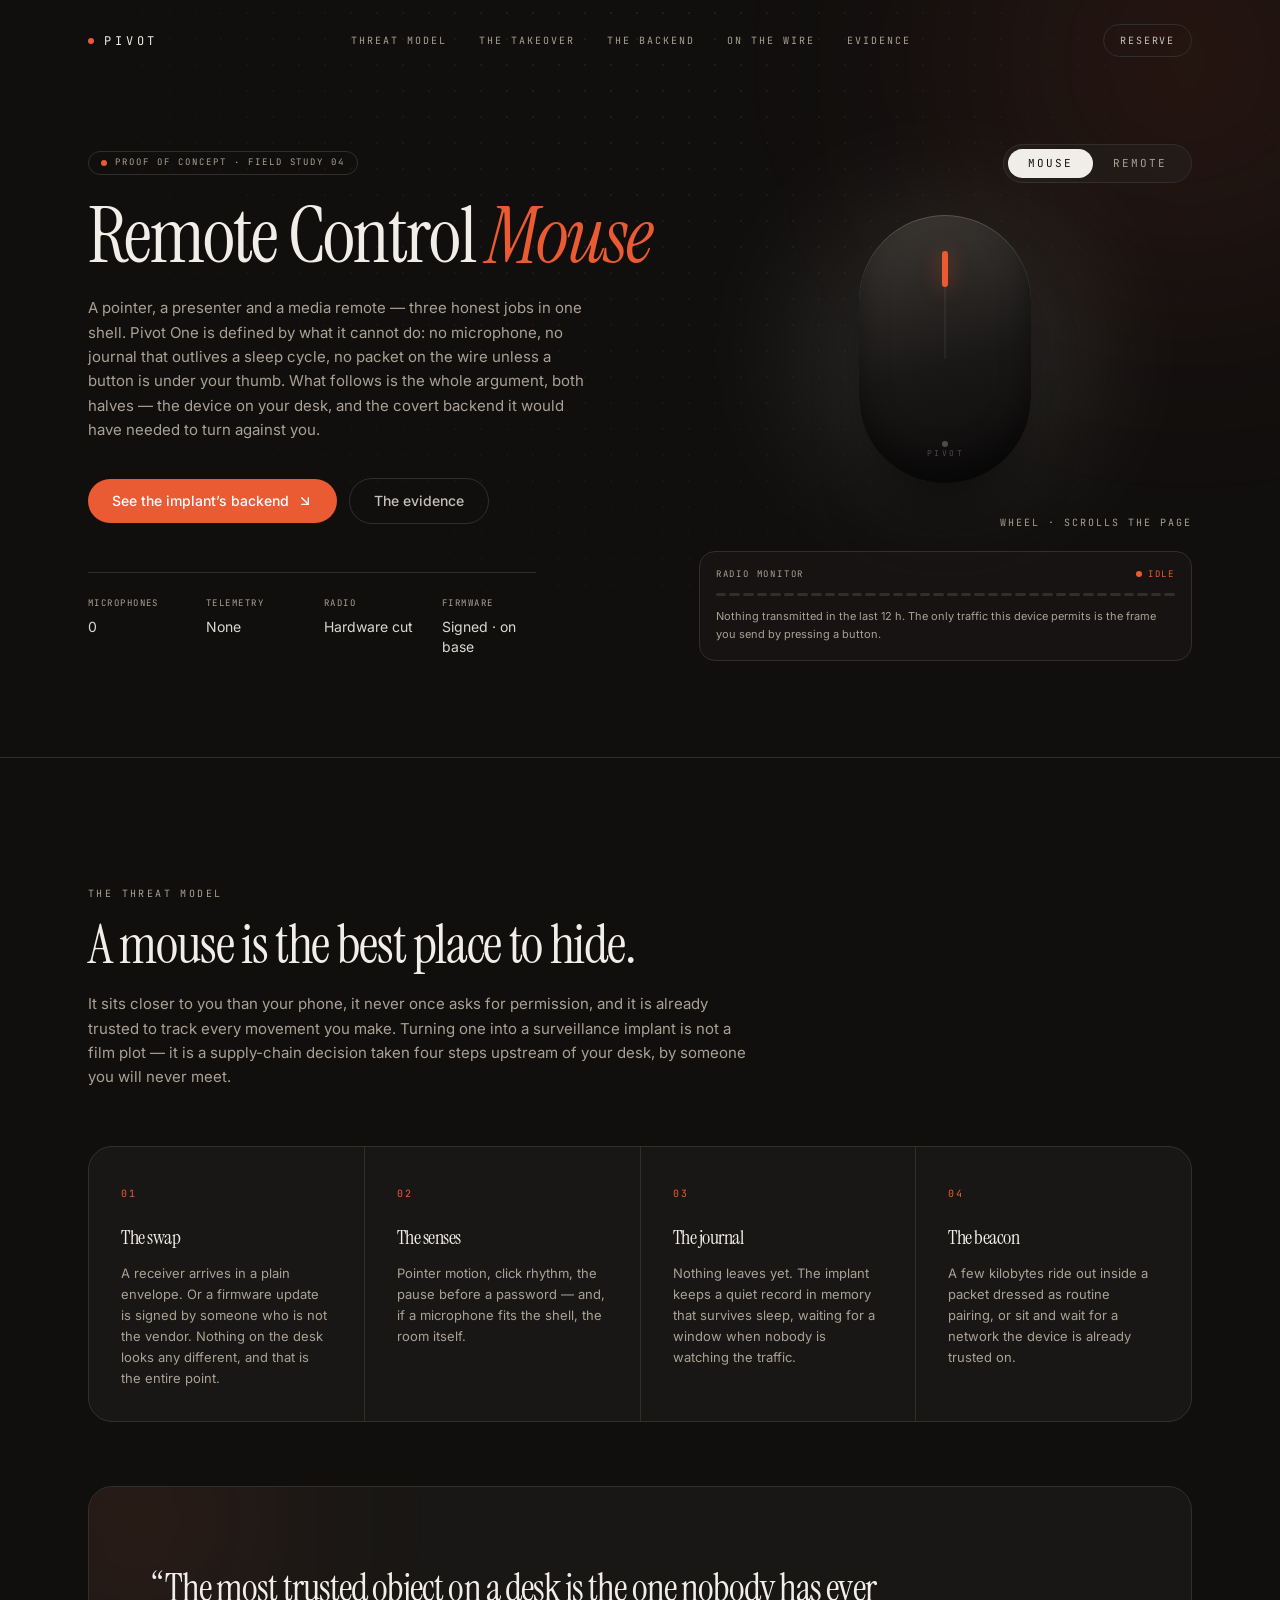
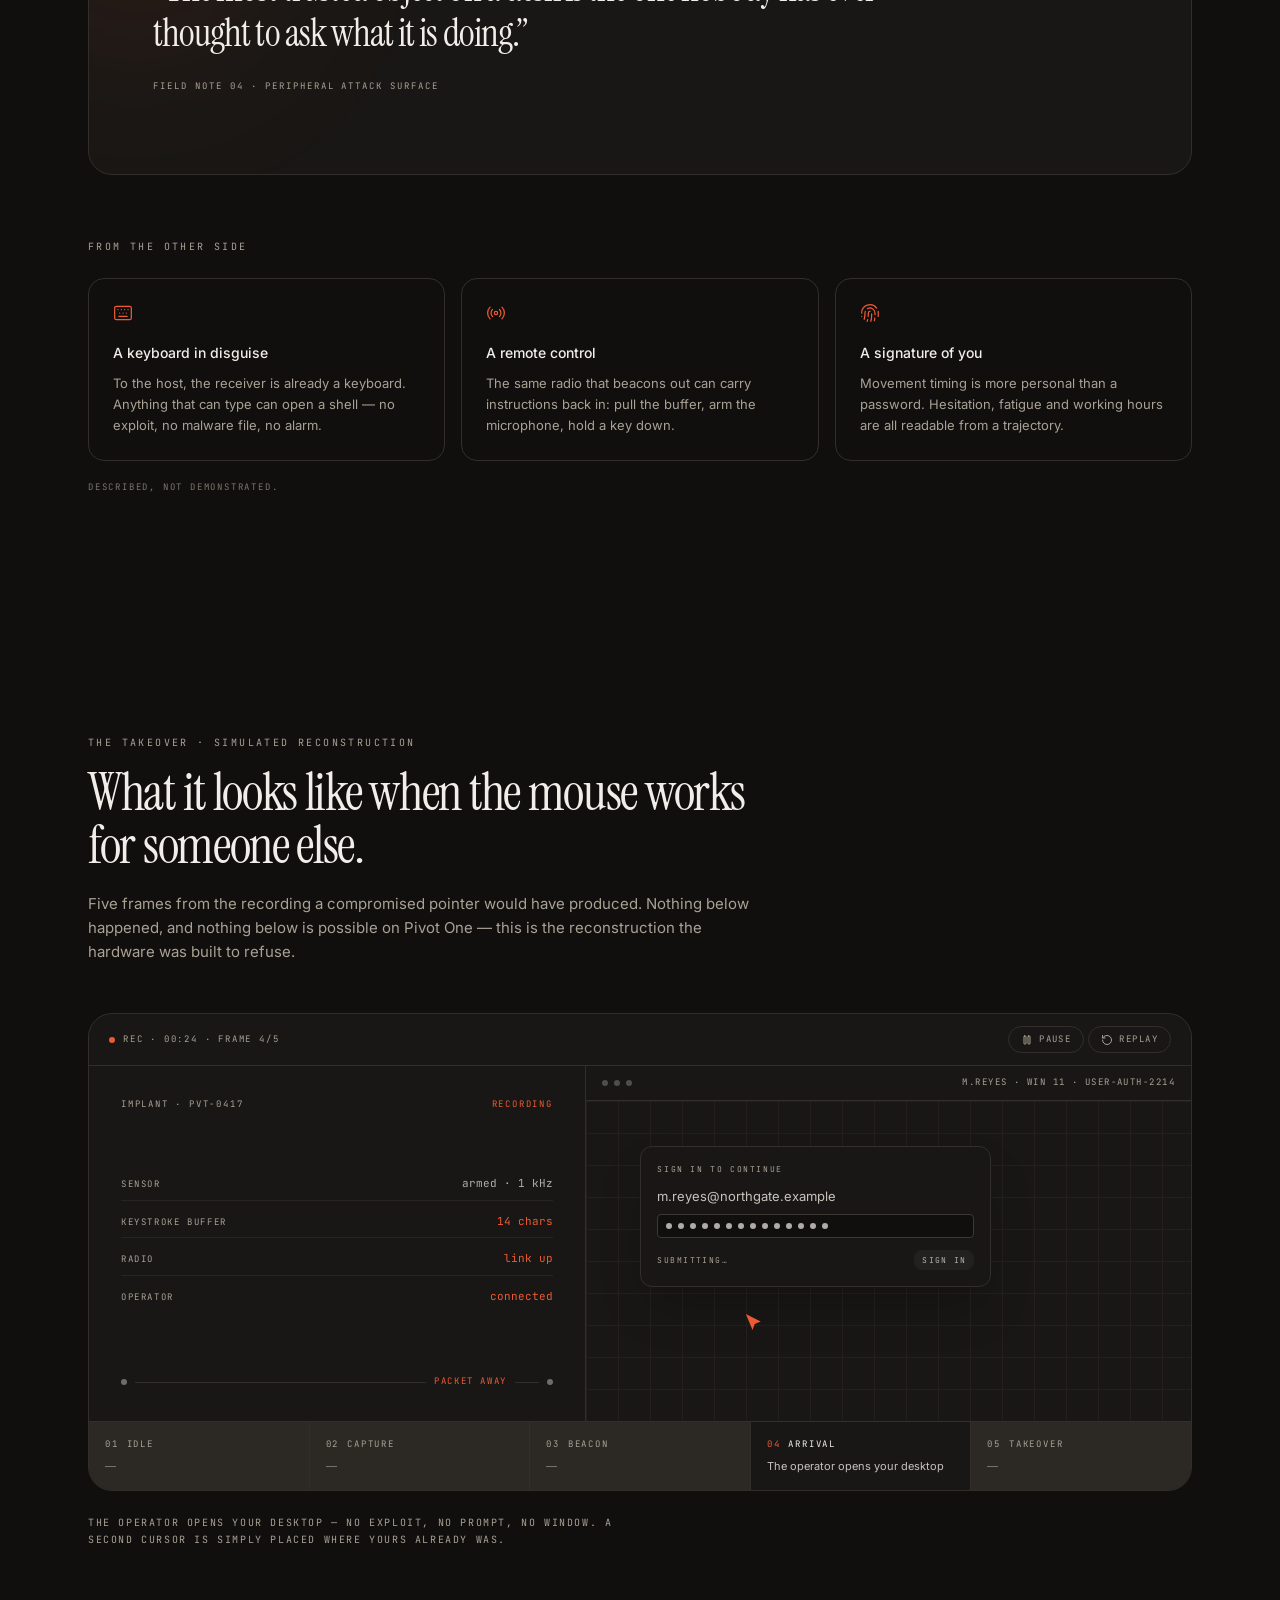
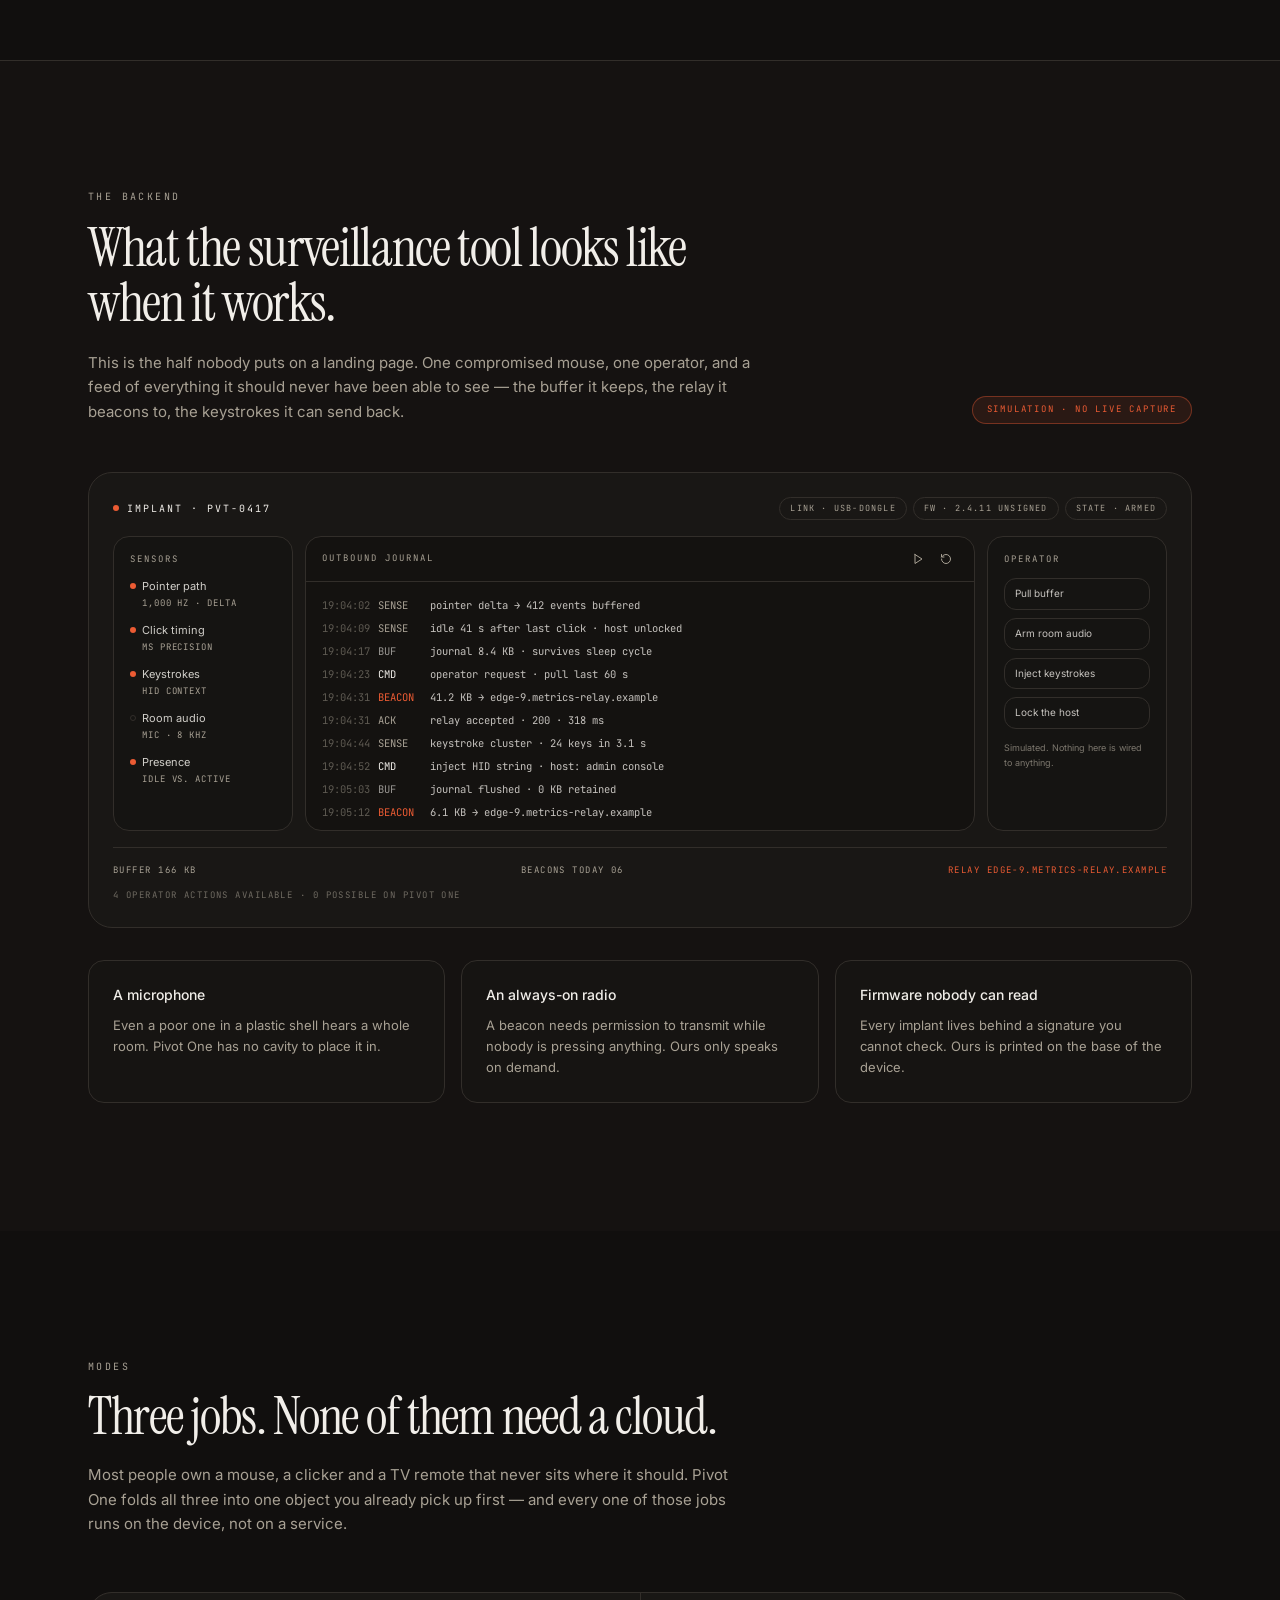
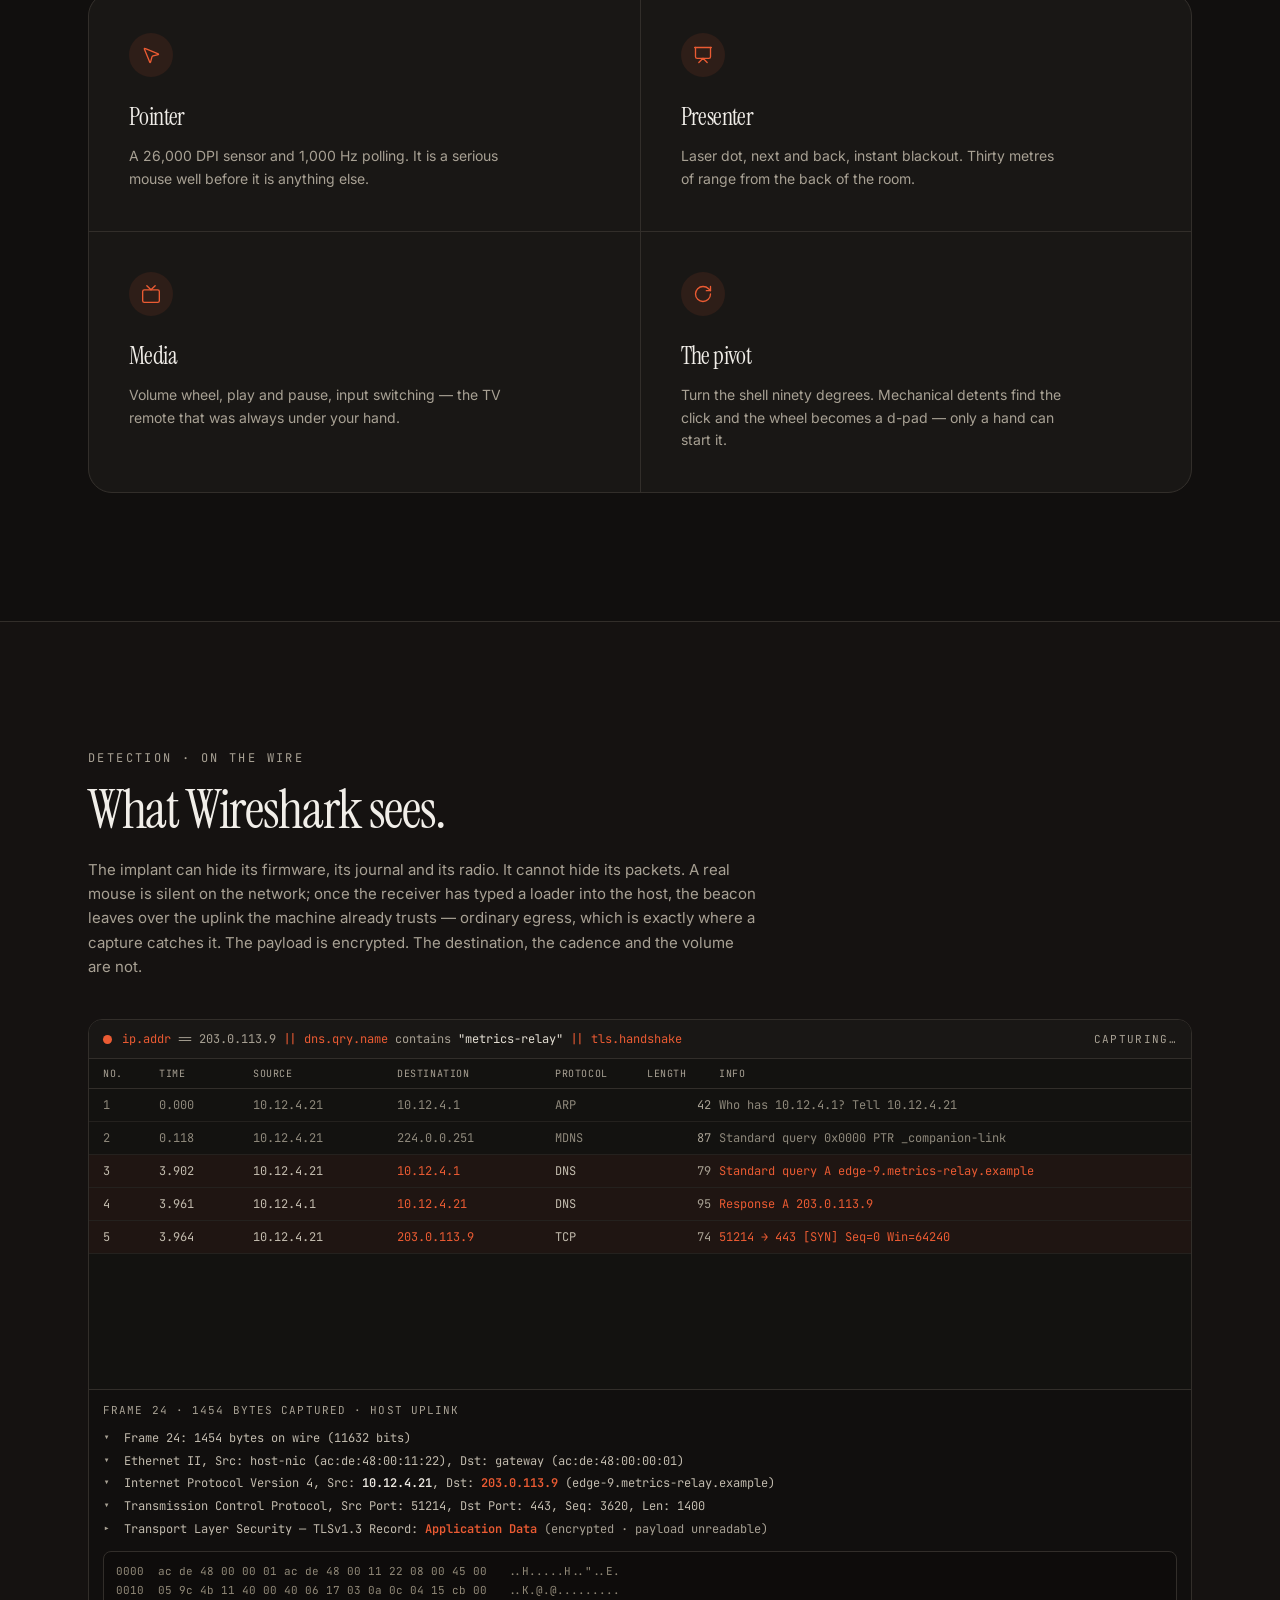
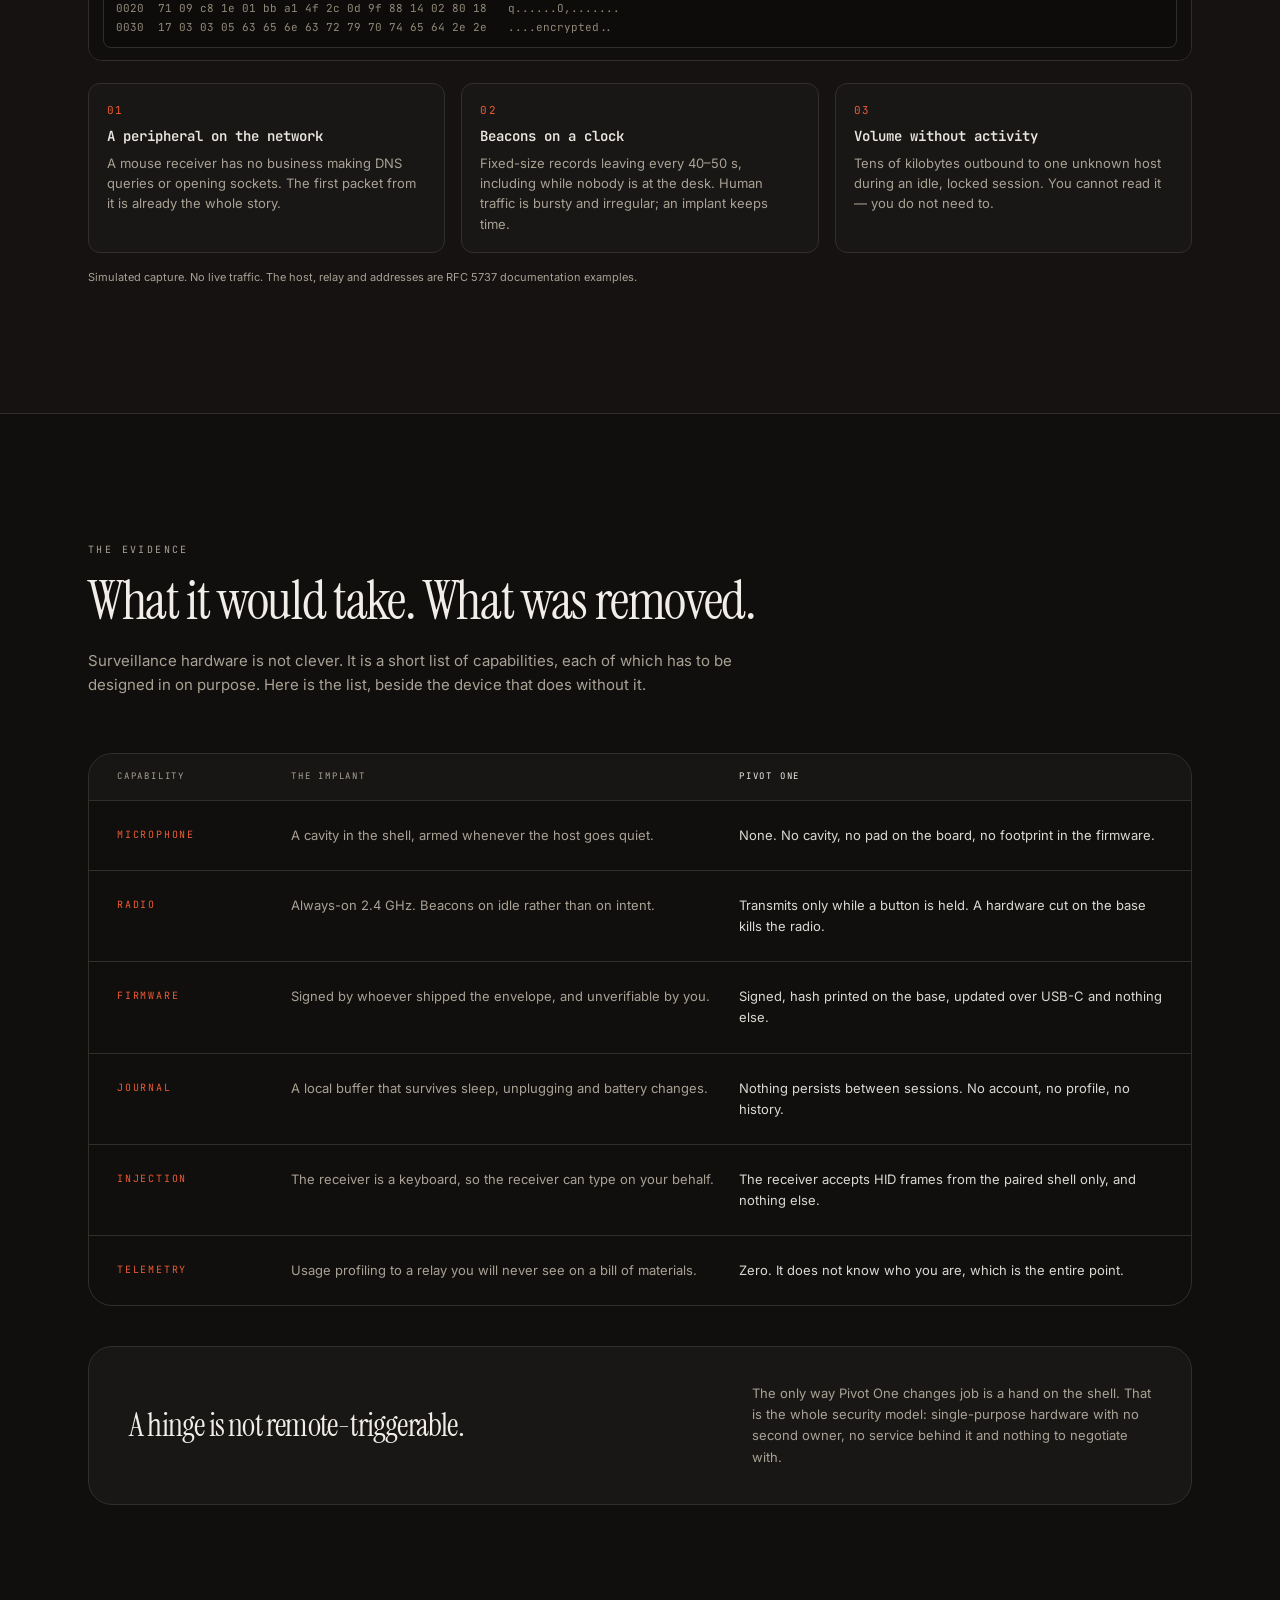
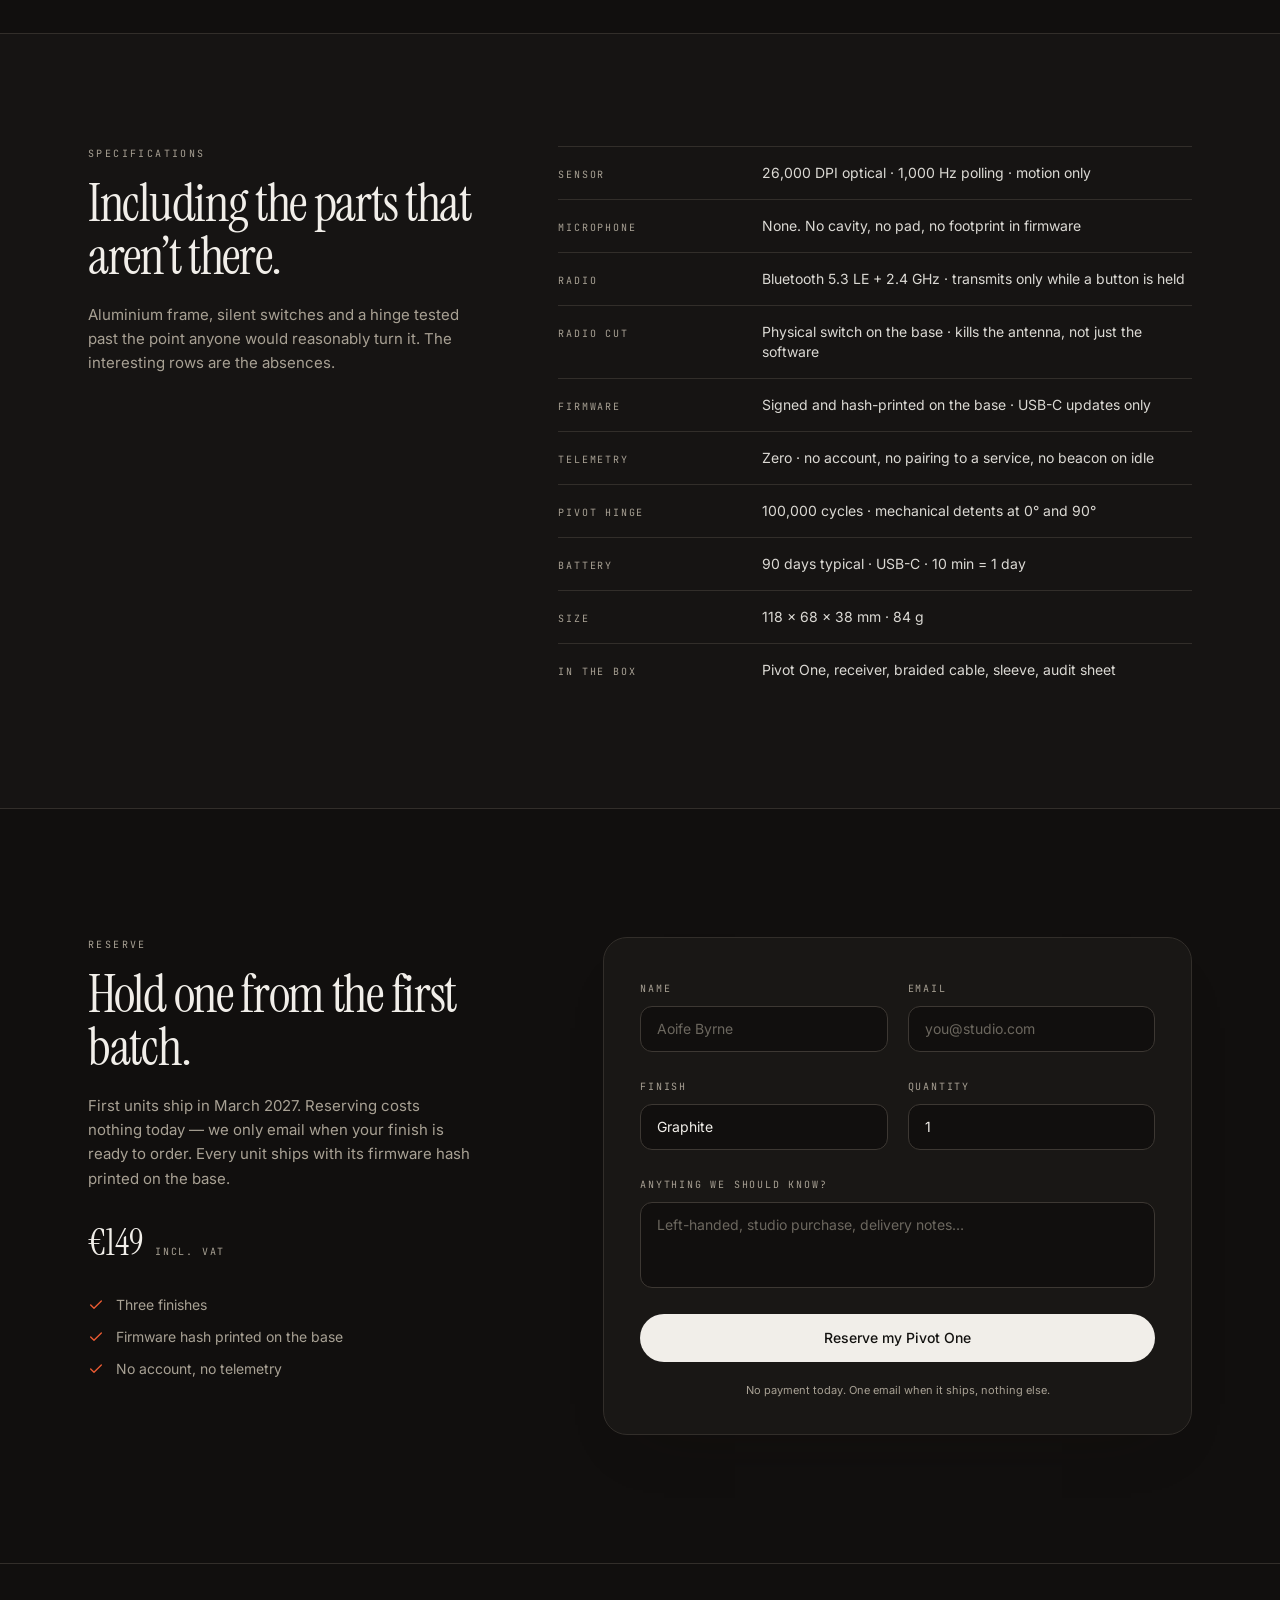
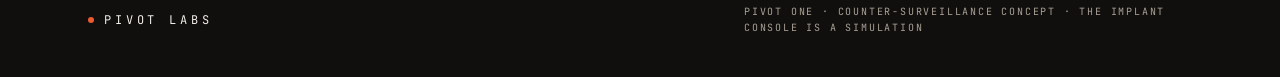
==== commit a4a46b78: "Fix black-flash on static hosting; add 7-pointed star favicon The saved React export (index-DWe_kbz6" ====
--- a/index.html
+++ b/index.html
@@ -1,28 +1,127 @@
 <!DOCTYPE html>
 <!-- saved from url=(0047)#evidence -->
-<html lang="en"><head><meta http-equiv="Content-Type" content="text/html; charset=UTF-8"><meta content="width=device-width, initial-scale=1" name="viewport"><link data-precedence="default" href="./Pivot One — the mouse that refused to become a spy_files/index-BJC-zDy7.css" rel="stylesheet"><title>Pivot One — the mouse that refused to become a spy</title><meta content="noindex, nofollow, noarchive, nosnippet" name="robots"><meta content="A counter-surveillance proof of concept: a mouse and presenter that cannot record or beacon — and the implant backend it would have needed to betray you." name="description"><link href="./Pivot One — the mouse that refused to become a spy_files/index-DWe_kbz6.js" rel="modulepreload"><link href="./Pivot One — the mouse that refused to become a spy_files/symbol-orange.png" rel="icon"><style type="text/css">[data-sonner-toaster][dir=ltr],html[dir=ltr]{--toast-icon-margin-start:-3px;--toast-icon-margin-end:4px;--toast-svg-margin-start:-1px;--toast-svg-margin-end:0px;--toast-button-margin-start:auto;--toast-button-margin-end:0;--toast-close-button-start:0;--toast-close-button-end:unset;--toast-close-button-transform:translate(-35%, -35%)}[data-sonner-toaster][dir=rtl],html[dir=rtl]{--toast-icon-margin-start:4px;--toast-icon-margin-end:-3px;--toast-svg-margin-start:0px;--toast-svg-margin-end:-1px;--toast-button-margin-start:0;--toast-button-margin-end:auto;--toast-close-button-start:unset;--toast-close-button-end:0;--toast-close-button-transform:translate(35%, -35%)}[data-sonner-toaster]{position:fixed;width:var(--width);font-family:ui-sans-serif,system-ui,-apple-system,BlinkMacSystemFont,Segoe UI,Roboto,Helvetica Neue,Arial,Noto Sans,sans-serif,Apple Color Emoji,Segoe UI Emoji,Segoe UI Symbol,Noto Color Emoji;--gray1:hsl(0, 0%, 99%);--gray2:hsl(0, 0%, 97.3%);--gray3:hsl(0, 0%, 95.1%);--gray4:hsl(0, 0%, 93%);--gray5:hsl(0, 0%, 90.9%);--gray6:hsl(0, 0%, 88.7%);--gray7:hsl(0, 0%, 85.8%);--gray8:hsl(0, 0%, 78%);--gray9:hsl(0, 0%, 56.1%);--gray10:hsl(0, 0%, 52.3%);--gray11:hsl(0, 0%, 43.5%);--gray12:hsl(0, 0%, 9%);--border-radius:8px;box-sizing:border-box;padding:0;margin:0;list-style:none;outline:0;z-index:999999999;transition:transform .4s ease}@media (hover:none) and (pointer:coarse){[data-sonner-toaster][data-lifted=true]{transform:none}}[data-sonner-toaster][data-x-position=right]{right:var(--offset-right)}[data-sonner-toaster][data-x-position=left]{left:var(--offset-left)}[data-sonner-toaster][data-x-position=center]{left:50%;transform:translateX(-50%)}[data-sonner-toaster][data-y-position=top]{top:var(--offset-top)}[data-sonner-toaster][data-y-position=bottom]{bottom:var(--offset-bottom)}[data-sonner-toast]{--y:translateY(100%);--lift-amount:calc(var(--lift) * var(--gap));z-index:var(--z-index);position:absolute;opacity:0;transform:var(--y);touch-action:none;transition:transform .4s,opacity .4s,height .4s,box-shadow .2s;box-sizing:border-box;outline:0;overflow-wrap:anywhere}[data-sonner-toast][data-styled=true]{padding:16px;background:var(--normal-bg);border:1px solid var(--normal-border);color:var(--normal-text);border-radius:var(--border-radius);box-shadow:0 4px 12px rgba(0,0,0,.1);width:var(--width);font-size:13px;display:flex;align-items:center;gap:6px}[data-sonner-toast]:focus-visible{box-shadow:0 4px 12px rgba(0,0,0,.1),0 0 0 2px rgba(0,0,0,.2)}[data-sonner-toast][data-y-position=top]{top:0;--y:translateY(-100%);--lift:1;--lift-amount:calc(1 * var(--gap))}[data-sonner-toast][data-y-position=bottom]{bottom:0;--y:translateY(100%);--lift:-1;--lift-amount:calc(var(--lift) * var(--gap))}[data-sonner-toast][data-styled=true] [data-description]{font-weight:400;line-height:1.4;color:#3f3f3f}[data-rich-colors=true][data-sonner-toast][data-styled=true] [data-description]{color:inherit}[data-sonner-toaster][data-sonner-theme=dark] [data-description]{color:#e8e8e8}[data-sonner-toast][data-styled=true] [data-title]{font-weight:500;line-height:1.5;color:inherit}[data-sonner-toast][data-styled=true] [data-icon]{display:flex;height:16px;width:16px;position:relative;justify-content:flex-start;align-items:center;flex-shrink:0;margin-left:var(--toast-icon-margin-start);margin-right:var(--toast-icon-margin-end)}[data-sonner-toast][data-promise=true] [data-icon]>svg{opacity:0;transform:scale(.8);transform-origin:center;animation:sonner-fade-in .3s ease forwards}[data-sonner-toast][data-styled=true] [data-icon]>*{flex-shrink:0}[data-sonner-toast][data-styled=true] [data-icon] svg{margin-left:var(--toast-svg-margin-start);margin-right:var(--toast-svg-margin-end)}[data-sonner-toast][data-styled=true] [data-content]{display:flex;flex-direction:column;gap:2px}[data-sonner-toast][data-styled=true] [data-button]{border-radius:4px;padding-left:8px;padding-right:8px;height:24px;font-size:12px;color:var(--normal-bg);background:var(--normal-text);margin-left:var(--toast-button-margin-start);margin-right:var(--toast-button-margin-end);border:none;font-weight:500;cursor:pointer;outline:0;display:flex;align-items:center;flex-shrink:0;transition:opacity .4s,box-shadow .2s}[data-sonner-toast][data-styled=true] [data-button]:focus-visible{box-shadow:0 0 0 2px rgba(0,0,0,.4)}[data-sonner-toast][data-styled=true] [data-button]:first-of-type{margin-left:var(--toast-button-margin-start);margin-right:var(--toast-button-margin-end)}[data-sonner-toast][data-styled=true] [data-cancel]{color:var(--normal-text);background:rgba(0,0,0,.08)}[data-sonner-toaster][data-sonner-theme=dark] [data-sonner-toast][data-styled=true] [data-cancel]{background:rgba(255,255,255,.3)}[data-sonner-toast][data-styled=true] [data-close-button]{position:absolute;left:var(--toast-close-button-start);right:var(--toast-close-button-end);top:0;height:20px;width:20px;display:flex;justify-content:center;align-items:center;padding:0;color:var(--gray12);background:var(--normal-bg);border:1px solid var(--gray4);transform:var(--toast-close-button-transform);border-radius:50%;cursor:pointer;z-index:1;transition:opacity .1s,background .2s,border-color .2s}[data-sonner-toast][data-styled=true] [data-close-button]:focus-visible{box-shadow:0 4px 12px rgba(0,0,0,.1),0 0 0 2px rgba(0,0,0,.2)}[data-sonner-toast][data-styled=true] [data-disabled=true]{cursor:not-allowed}[data-sonner-toast][data-styled=true]:hover [data-close-button]:hover{background:var(--gray2);border-color:var(--gray5)}[data-sonner-toast][data-swiping=true]::before{content:'';position:absolute;left:-100%;right:-100%;height:100%;z-index:-1}[data-sonner-toast][data-y-position=top][data-swiping=true]::before{bottom:50%;transform:scaleY(3) translateY(50%)}[data-sonner-toast][data-y-position=bottom][data-swiping=true]::before{top:50%;transform:scaleY(3) translateY(-50%)}[data-sonner-toast][data-swiping=false][data-removed=true]::before{content:'';position:absolute;inset:0;transform:scaleY(2)}[data-sonner-toast][data-expanded=true]::after{content:'';position:absolute;left:0;height:calc(var(--gap) + 1px);bottom:100%;width:100%}[data-sonner-toast][data-mounted=true]{--y:translateY(0);opacity:1}[data-sonner-toast][data-expanded=false][data-front=false]{--scale:var(--toasts-before) * 0.05 + 1;--y:translateY(calc(var(--lift-amount) * var(--toasts-before))) scale(calc(-1 * var(--scale)));height:var(--front-toast-height)}[data-sonner-toast]>*{transition:opacity .4s}[data-sonner-toast][data-x-position=right]{right:0}[data-sonner-toast][data-x-position=left]{left:0}[data-sonner-toast][data-expanded=false][data-front=false][data-styled=true]>*{opacity:0}[data-sonner-toast][data-visible=false]{opacity:0;pointer-events:none}[data-sonner-toast][data-mounted=true][data-expanded=true]{--y:translateY(calc(var(--lift) * var(--offset)));height:var(--initial-height)}[data-sonner-toast][data-removed=true][data-front=true][data-swipe-out=false]{--y:translateY(calc(var(--lift) * -100%));opacity:0}[data-sonner-toast][data-removed=true][data-front=false][data-swipe-out=false][data-expanded=true]{--y:translateY(calc(var(--lift) * var(--offset) + var(--lift) * -100%));opacity:0}[data-sonner-toast][data-removed=true][data-front=false][data-swipe-out=false][data-expanded=false]{--y:translateY(40%);opacity:0;transition:transform .5s,opacity .2s}[data-sonner-toast][data-removed=true][data-front=false]::before{height:calc(var(--initial-height) + 20%)}[data-sonner-toast][data-swiping=true]{transform:var(--y) translateY(var(--swipe-amount-y,0)) translateX(var(--swipe-amount-x,0));transition:none}[data-sonner-toast][data-swiped=true]{user-select:none}[data-sonner-toast][data-swipe-out=true][data-y-position=bottom],[data-sonner-toast][data-swipe-out=true][data-y-position=top]{animation-duration:.2s;animation-timing-function:ease-out;animation-fill-mode:forwards}[data-sonner-toast][data-swipe-out=true][data-swipe-direction=left]{animation-name:swipe-out-left}[data-sonner-toast][data-swipe-out=true][data-swipe-direction=right]{animation-name:swipe-out-right}[data-sonner-toast][data-swipe-out=true][data-swipe-direction=up]{animation-name:swipe-out-up}[data-sonner-toast][data-swipe-out=true][data-swipe-direction=down]{animation-name:swipe-out-down}@keyframes swipe-out-left{from{transform:var(--y) translateX(var(--swipe-amount-x));opacity:1}to{transform:var(--y) translateX(calc(var(--swipe-amount-x) - 100%));opacity:0}}@keyframes swipe-out-right{from{transform:var(--y) translateX(var(--swipe-amount-x));opacity:1}to{transform:var(--y) translateX(calc(var(--swipe-amount-x) + 100%));opacity:0}}@keyframes swipe-out-up{from{transform:var(--y) translateY(var(--swipe-amount-y));opacity:1}to{transform:var(--y) translateY(calc(var(--swipe-amount-y) - 100%));opacity:0}}@keyframes swipe-out-down{from{transform:var(--y) translateY(var(--swipe-amount-y));opacity:1}to{transform:var(--y) translateY(calc(var(--swipe-amount-y) + 100%));opacity:0}}@media (max-width:600px){[data-sonner-toaster]{position:fixed;right:var(--mobile-offset-right);left:var(--mobile-offset-left);width:100%}[data-sonner-toaster][dir=rtl]{left:calc(var(--mobile-offset-left) * -1)}[data-sonner-toaster] [data-sonner-toast]{left:0;right:0;width:calc(100% - var(--mobile-offset-left) * 2)}[data-sonner-toaster][data-x-position=left]{left:var(--mobile-offset-left)}[data-sonner-toaster][data-y-position=bottom]{bottom:var(--mobile-offset-bottom)}[data-sonner-toaster][data-y-position=top]{top:var(--mobile-offset-top)}[data-sonner-toaster][data-x-position=center]{left:var(--mobile-offset-left);right:var(--mobile-offset-right);transform:none}}[data-sonner-toaster][data-sonner-theme=light]{--normal-bg:#fff;--normal-border:var(--gray4);--normal-text:var(--gray12);--success-bg:hsl(143, 85%, 96%);--success-border:hsl(145, 92%, 87%);--success-text:hsl(140, 100%, 27%);--info-bg:hsl(208, 100%, 97%);--info-border:hsl(221, 91%, 93%);--info-text:hsl(210, 92%, 45%);--warning-bg:hsl(49, 100%, 97%);--warning-border:hsl(49, 91%, 84%);--warning-text:hsl(31, 92%, 45%);--error-bg:hsl(359, 100%, 97%);--error-border:hsl(359, 100%, 94%);--error-text:hsl(360, 100%, 45%)}[data-sonner-toaster][data-sonner-theme=light] [data-sonner-toast][data-invert=true]{--normal-bg:#000;--normal-border:hsl(0, 0%, 20%);--normal-text:var(--gray1)}[data-sonner-toaster][data-sonner-theme=dark] [data-sonner-toast][data-invert=true]{--normal-bg:#fff;--normal-border:var(--gray3);--normal-text:var(--gray12)}[data-sonner-toaster][data-sonner-theme=dark]{--normal-bg:#000;--normal-bg-hover:hsl(0, 0%, 12%);--normal-border:hsl(0, 0%, 20%);--normal-border-hover:hsl(0, 0%, 25%);--normal-text:var(--gray1);--success-bg:hsl(150, 100%, 6%);--success-border:hsl(147, 100%, 12%);--success-text:hsl(150, 86%, 65%);--info-bg:hsl(215, 100%, 6%);--info-border:hsl(223, 43%, 17%);--info-text:hsl(216, 87%, 65%);--warning-bg:hsl(64, 100%, 6%);--warning-border:hsl(60, 100%, 9%);--warning-text:hsl(46, 87%, 65%);--error-bg:hsl(358, 76%, 10%);--error-border:hsl(357, 89%, 16%);--error-text:hsl(358, 100%, 81%)}[data-sonner-toaster][data-sonner-theme=dark] [data-sonner-toast] [data-close-button]{background:var(--normal-bg);border-color:var(--normal-border);color:var(--normal-text)}[data-sonner-toaster][data-sonner-theme=dark] [data-sonner-toast] [data-close-button]:hover{background:var(--normal-bg-hover);border-color:var(--normal-border-hover)}[data-rich-colors=true][data-sonner-toast][data-type=success]{background:var(--success-bg);border-color:var(--success-border);color:var(--success-text)}[data-rich-colors=true][data-sonner-toast][data-type=success] [data-close-button]{background:var(--success-bg);border-color:var(--success-border);color:var(--success-text)}[data-rich-colors=true][data-sonner-toast][data-type=info]{background:var(--info-bg);border-color:var(--info-border);color:var(--info-text)}[data-rich-colors=true][data-sonner-toast][data-type=info] [data-close-button]{background:var(--info-bg);border-color:var(--info-border);color:var(--info-text)}[data-rich-colors=true][data-sonner-toast][data-type=warning]{background:var(--warning-bg);border-color:var(--warning-border);color:var(--warning-text)}[data-rich-colors=true][data-sonner-toast][data-type=warning] [data-close-button]{background:var(--warning-bg);border-color:var(--warning-border);color:var(--warning-text)}[data-rich-colors=true][data-sonner-toast][data-type=error]{background:var(--error-bg);border-color:var(--error-border);color:var(--error-text)}[data-rich-colors=true][data-sonner-toast][data-type=error] [data-close-button]{background:var(--error-bg);border-color:var(--error-border);color:var(--error-text)}.sonner-loading-wrapper{--size:16px;height:var(--size);width:var(--size);position:absolute;inset:0;z-index:10}.sonner-loading-wrapper[data-visible=false]{transform-origin:center;animation:sonner-fade-out .2s ease forwards}.sonner-spinner{position:relative;top:50%;left:50%;height:var(--size);width:var(--size)}.sonner-loading-bar{animation:sonner-spin 1.2s linear infinite;background:var(--gray11);border-radius:6px;height:8%;left:-10%;position:absolute;top:-3.9%;width:24%}.sonner-loading-bar:first-child{animation-delay:-1.2s;transform:rotate(.0001deg) translate(146%)}.sonner-loading-bar:nth-child(2){animation-delay:-1.1s;transform:rotate(30deg) translate(146%)}.sonner-loading-bar:nth-child(3){animation-delay:-1s;transform:rotate(60deg) translate(146%)}.sonner-loading-bar:nth-child(4){animation-delay:-.9s;transform:rotate(90deg) translate(146%)}.sonner-loading-bar:nth-child(5){animation-delay:-.8s;transform:rotate(120deg) translate(146%)}.sonner-loading-bar:nth-child(6){animation-delay:-.7s;transform:rotate(150deg) translate(146%)}.sonner-loading-bar:nth-child(7){animation-delay:-.6s;transform:rotate(180deg) translate(146%)}.sonner-loading-bar:nth-child(8){animation-delay:-.5s;transform:rotate(210deg) translate(146%)}.sonner-loading-bar:nth-child(9){animation-delay:-.4s;transform:rotate(240deg) translate(146%)}.sonner-loading-bar:nth-child(10){animation-delay:-.3s;transform:rotate(270deg) translate(146%)}.sonner-loading-bar:nth-child(11){animation-delay:-.2s;transform:rotate(300deg) translate(146%)}.sonner-loading-bar:nth-child(12){animation-delay:-.1s;transform:rotate(330deg) translate(146%)}@keyframes sonner-fade-in{0%{opacity:0;transform:scale(.8)}100%{opacity:1;transform:scale(1)}}@keyframes sonner-fade-out{0%{opacity:1;transform:scale(1)}100%{opacity:0;transform:scale(.8)}}@keyframes sonner-spin{0%{opacity:1}100%{opacity:.15}}@media (prefers-reduced-motion){.sonner-loading-bar,[data-sonner-toast],[data-sonner-toast]>*{transition:none!important;animation:none!important}}.sonner-loader{position:absolute;top:50%;left:50%;transform:translate(-50%,-50%);transform-origin:center;transition:opacity .2s,transform .2s}.sonner-loader[data-visible=false]{opacity:0;transform:scale(.8) translate(-50%,-50%)}</style></head><body data-react-root="true"><!--$--><div class="min-h-screen bg-background"><header class="absolute inset-x-0 top-0 z-20"><div class="mx-auto flex max-w-6xl items-center justify-between gap-4 px-6 py-6"><a href="#top" class="flex items-center gap-2.5 text-foreground"><span class="h-1.5 w-1.5 rounded-full bg-accent"></span><span class="font-mono text-xs uppercase tracking-[0.32em]">Pivot</span></a><nav class="hidden items-center gap-8 font-mono text-[10px] uppercase tracking-[0.2em] text-muted-foreground md:flex"><a href="#threat" class="transition-colors hover:text-foreground">Threat model</a><a href="#takeover" class="transition-colors hover:text-foreground">The takeover</a><a href="#backend" class="transition-colors hover:text-foreground">The backend</a><a href="#evidence" class="transition-colors hover:text-foreground">Evidence</a></nav><a href="#reserve" class="rounded-full border border-border px-4 py-2 font-mono text-[10px] uppercase tracking-[0.18em] text-foreground/80 transition-colors hover:border-foreground/40 hover:text-foreground">Reserve</a></div></header><main><section id="top" class="relative overflow-hidden"><div class="pointer-events-none absolute inset-0 bg-[radial-gradient(hsl(var(--border))_1px,transparent_1px)] bg-[length:26px_26px] opacity-50 [mask-image:radial-gradient(ellipse_at_top,black,transparent_72%)]"></div><div class="pointer-events-none absolute -top-40 right-[-10%] h-[440px] w-[440px] rounded-full bg-accent/10 blur-[120px]"></div><div class="relative mx-auto grid max-w-6xl gap-12 px-6 pb-16 pt-28 lg:grid-cols-[1.08fr_0.92fr] lg:items-center lg:gap-8 lg:pb-24 lg:pt-36"><div><span class="inline-flex items-center gap-2 rounded-full border border-border px-3 py-1 font-mono text-[9px] uppercase tracking-[0.22em] text-muted-foreground"><span class="h-1.5 w-1.5 rounded-full bg-accent"></span>Proof of concept · field study 04</span><h1 class="mt-6 font-display text-[clamp(2.6rem,8vw,4.9rem)] font-normal leading-[0.94] tracking-tight">Remote Control <em class="italic text-accent">Mouse</em></h1><p class="mt-6 max-w-lg text-[15px] leading-relaxed text-muted-foreground">A pointer, a presenter and a media remote — three honest jobs in one shell. Pivot One is defined by what it cannot do: no microphone, no journal that outlives a sleep cycle, no packet on the wire unless a button is under your thumb. What follows is the whole argument, both halves — the device on your desk, and the covert backend it would have needed to turn against you.</p><div class="mt-9 flex flex-wrap items-center gap-3"><a href="#backend" class="group inline-flex items-center gap-2 rounded-full bg-accent px-6 py-3 text-sm font-medium text-accent-foreground transition-colors hover:bg-accent/90">See the implant’s backend<svg xmlns="http://www.w3.org/2000/svg" width="24" height="24" viewBox="0 0 24 24" fill="none" stroke="currentColor" stroke-width="2" stroke-linecap="round" stroke-linejoin="round" class="lucide lucide-arrow-down-right h-4 w-4 transition-transform group-hover:translate-y-0.5"><path d="m7 7 10 10"></path><path d="M17 7v10H7"></path></svg></a><a href="#evidence" class="inline-flex items-center rounded-full border border-border px-6 py-3 text-sm font-medium text-foreground/80 transition-colors hover:border-foreground/40 hover:text-foreground">The evidence</a></div><dl class="mt-12 grid max-w-md grid-cols-2 gap-x-6 gap-y-5 border-t border-border pt-6 sm:grid-cols-4"><div><dt class="font-mono text-[9px] uppercase tracking-[0.16em] text-muted-foreground">Microphones</dt><dd class="mt-1.5 text-sm text-foreground/90">0</dd></div><div><dt class="font-mono text-[9px] uppercase tracking-[0.16em] text-muted-foreground">Telemetry</dt><dd class="mt-1.5 text-sm text-foreground/90">None</dd></div><div><dt class="font-mono text-[9px] uppercase tracking-[0.16em] text-muted-foreground">Radio</dt><dd class="mt-1.5 text-sm text-foreground/90">Hardware cut</dd></div><div><dt class="font-mono text-[9px] uppercase tracking-[0.16em] text-muted-foreground">Firmware</dt><dd class="mt-1.5 text-sm text-foreground/90">Signed · on base</dd></div></dl></div><div class="relative"><div class="flex justify-center lg:justify-end"><div class="inline-flex rounded-full border border-border bg-secondary/60 p-1"><button type="button" aria-pressed="true" class="rounded-full px-5 py-1.5 font-mono text-[11px] uppercase tracking-[0.18em] transition-colors bg-foreground text-background">Mouse</button><button type="button" aria-pressed="false" class="rounded-full px-5 py-1.5 font-mono text-[11px] uppercase tracking-[0.18em] transition-colors text-muted-foreground hover:text-foreground">Remote</button></div></div><div class="relative flex w-full items-center justify-center py-8"><div class="absolute h-72 w-72 rounded-full blur-3xl transition-all duration-700 bg-foreground/10"></div><div class="relative transition-all duration-700 ease-out h-[268px] w-[172px] rounded-[86px]" style="background:linear-gradient(165deg, #3d3935 0%, #1a1817 55%, #0b0a0a 100%);box-shadow:inset 0 1px 0 rgba(255,255,255,0.16), inset 0 -18px 30px rgba(0,0,0,0.45), 0 45px 70px -35px rgba(0,0,0,0.8)"><div class="absolute inset-0 transition-opacity duration-500 opacity-100"><div class="absolute left-1/2 top-16 h-20 w-px -translate-x-1/2 bg-white/10"></div><div class="absolute left-1/2 top-9 h-9 w-1.5 -translate-x-1/2 rounded-full bg-accent shadow-[0_0_20px_rgba(233,84,47,0.55)]"></div><div class="absolute bottom-9 left-1/2 h-1.5 w-1.5 -translate-x-1/2 rounded-full bg-white/25"></div><div class="absolute bottom-6 left-1/2 -translate-x-1/2 font-mono text-[8px] uppercase tracking-[0.3em] text-white/25">Pivot</div></div><div class="absolute inset-0 flex flex-col items-center gap-3 px-4 pt-7 transition-opacity duration-500 pointer-events-none opacity-0"><button type="button" class="h-8 w-full rounded-full border border-white/15 font-mono text-[8px] uppercase tracking-[0.25em] text-white/70 transition-colors hover:border-accent hover:text-accent">Laser</button><div class="flex flex-col gap-2"><button type="button" aria-label="Volume up" class="mx-auto flex h-8 w-8 items-center justify-center rounded-full bg-white/10 text-white/80 transition-colors hover:bg-accent hover:text-white"><svg xmlns="http://www.w3.org/2000/svg" width="24" height="24" viewBox="0 0 24 24" fill="none" stroke="currentColor" stroke-width="2" stroke-linecap="round" stroke-linejoin="round" class="lucide lucide-chevron-up h-4 w-4"><path d="m18 15-6-6-6 6"></path></svg></button><button type="button" aria-label="Volume down" class="mx-auto flex h-8 w-8 items-center justify-center rounded-full bg-white/10 text-white/80 transition-colors hover:bg-accent hover:text-white"><svg xmlns="http://www.w3.org/2000/svg" width="24" height="24" viewBox="0 0 24 24" fill="none" stroke="currentColor" stroke-width="2" stroke-linecap="round" stroke-linejoin="round" class="lucide lucide-chevron-down h-4 w-4"><path d="m6 9 6 6 6-6"></path></svg></button></div><div class="mt-1 flex items-center gap-3"><button type="button" aria-label="Previous slide" class="flex h-8 w-8 items-center justify-center rounded-full text-white/70 transition-colors hover:text-accent"><svg xmlns="http://www.w3.org/2000/svg" width="24" height="24" viewBox="0 0 24 24" fill="none" stroke="currentColor" stroke-width="2" stroke-linecap="round" stroke-linejoin="round" class="lucide lucide-skip-back h-4 w-4"><polygon points="19 20 9 12 19 4 19 20"></polygon><line x1="5" x2="5" y1="19" y2="5"></line></svg></button><button type="button" aria-label="Play or pause" class="flex h-11 w-11 items-center justify-center rounded-full bg-accent text-white shadow-[0_0_20px_rgba(233,84,47,0.4)] transition-colors hover:bg-accent/90"><svg xmlns="http://www.w3.org/2000/svg" width="24" height="24" viewBox="0 0 24 24" fill="none" stroke="currentColor" stroke-width="2" stroke-linecap="round" stroke-linejoin="round" class="lucide lucide-play h-4 w-4"><polygon points="6 3 20 12 6 21 6 3"></polygon></svg></button><button type="button" aria-label="Next slide" class="flex h-8 w-8 items-center justify-center rounded-full text-white/70 transition-colors hover:text-accent"><svg xmlns="http://www.w3.org/2000/svg" width="24" height="24" viewBox="0 0 24 24" fill="none" stroke="currentColor" stroke-width="2" stroke-linecap="round" stroke-linejoin="round" class="lucide lucide-skip-forward h-4 w-4"><polygon points="5 4 15 12 5 20 5 4"></polygon><line x1="19" x2="19" y1="5" y2="19"></line></svg></button></div><button type="button" class="mt-1 h-8 w-full rounded-full border border-white/15 font-mono text-[8px] uppercase tracking-[0.25em] text-white/60 transition-colors hover:border-white/40 hover:text-white">Blackout</button></div></div></div><p class="min-h-[1rem] text-center font-mono text-[10px] uppercase tracking-[0.2em] text-muted-foreground lg:text-right">Wheel · scrolls the page</p><div class="mt-5 rounded-2xl border border-border bg-card/60 p-4"><div class="flex items-center justify-between font-mono text-[9px] uppercase tracking-[0.2em] text-muted-foreground"><span>Radio monitor</span><span class="flex items-center gap-1.5 text-accent"><span class="h-1.5 w-1.5 animate-pulse rounded-full bg-accent"></span>idle</span></div><div class="mt-3 flex items-end gap-[3px]"><span class="h-[3px] flex-1 rounded-full bg-border"></span><span class="h-[3px] flex-1 rounded-full bg-border"></span><span class="h-[3px] flex-1 rounded-full bg-border"></span><span class="h-[3px] flex-1 rounded-full bg-border"></span><span class="h-[3px] flex-1 rounded-full bg-border"></span><span class="h-[3px] flex-1 rounded-full bg-border"></span><span class="h-[3px] flex-1 rounded-full bg-border"></span><span class="h-[3px] flex-1 rounded-full bg-border"></span><span class="h-[3px] flex-1 rounded-full bg-border"></span><span class="h-[3px] flex-1 rounded-full bg-border"></span><span class="h-[3px] flex-1 rounded-full bg-border"></span><span class="h-[3px] flex-1 rounded-full bg-border"></span><span class="h-[3px] flex-1 rounded-full bg-border"></span><span class="h-[3px] flex-1 rounded-full bg-border"></span><span class="h-[3px] flex-1 rounded-full bg-border"></span><span class="h-[3px] flex-1 rounded-full bg-border"></span><span class="h-[3px] flex-1 rounded-full bg-border"></span><span class="h-[3px] flex-1 rounded-full bg-border"></span><span class="h-[3px] flex-1 rounded-full bg-border"></span><span class="h-[3px] flex-1 rounded-full bg-border"></span><span class="h-[3px] flex-1 rounded-full bg-border"></span><span class="h-[3px] flex-1 rounded-full bg-border"></span><span class="h-[3px] flex-1 rounded-full bg-border"></span><span class="h-[3px] flex-1 rounded-full bg-border"></span><span class="h-[3px] flex-1 rounded-full bg-border"></span><span class="h-[3px] flex-1 rounded-full bg-border"></span><span class="h-[3px] flex-1 rounded-full bg-border"></span><span class="h-[3px] flex-1 rounded-full bg-border"></span><span class="h-[3px] flex-1 rounded-full bg-border"></span><span class="h-[3px] flex-1 rounded-full bg-border"></span><span class="h-[3px] flex-1 rounded-full bg-border"></span><span class="h-[3px] flex-1 rounded-full bg-border"></span><span class="h-[3px] flex-1 rounded-full bg-border"></span><span class="h-[3px] flex-1 rounded-full bg-border"></span></div><p class="mt-3 text-[11px] leading-relaxed text-muted-foreground">Nothing transmitted in the last 12 h. The only traffic this device permits is the frame you send by pressing a button.</p></div></div></div></section><section id="threat" class="relative border-t border-border"><div class="mx-auto max-w-6xl px-6 py-24 lg:py-32"><div class="max-w-2xl"><p class="font-mono text-[10px] uppercase tracking-[0.24em] text-muted-foreground">The threat model</p><h2 class="mt-4 font-display text-[clamp(2rem,5vw,3.4rem)] leading-[1.02] tracking-tight">A mouse is the best place to hide.</h2><p class="mt-5 text-[15px] leading-relaxed text-muted-foreground">It sits closer to you than your phone, it never once asks for permission, and it is already trusted to track every movement you make. Turning one into a surveillance implant is not a film plot — it is a supply-chain decision taken four steps upstream of your desk, by someone you will never meet.</p></div><ol class="mt-14 grid gap-px overflow-hidden rounded-3xl border border-border bg-border sm:grid-cols-2 lg:grid-cols-4"><li class="bg-card p-7 lg:p-8"><span class="font-mono text-[10px] tracking-[0.2em] text-accent">01</span><h3 class="mt-5 font-display text-xl tracking-tight">The swap</h3><p class="mt-3 text-[13px] leading-relaxed text-muted-foreground">A receiver arrives in a plain envelope. Or a firmware update is signed by someone who is not the vendor. Nothing on the desk looks any different, and that is the entire point.</p></li><li class="bg-card p-7 lg:p-8"><span class="font-mono text-[10px] tracking-[0.2em] text-accent">02</span><h3 class="mt-5 font-display text-xl tracking-tight">The senses</h3><p class="mt-3 text-[13px] leading-relaxed text-muted-foreground">Pointer motion, click rhythm, the pause before a password — and, if a microphone fits the shell, the room itself.</p></li><li class="bg-card p-7 lg:p-8"><span class="font-mono text-[10px] tracking-[0.2em] text-accent">03</span><h3 class="mt-5 font-display text-xl tracking-tight">The journal</h3><p class="mt-3 text-[13px] leading-relaxed text-muted-foreground">Nothing leaves yet. The implant keeps a quiet record in memory that survives sleep, waiting for a window when nobody is watching the traffic.</p></li><li class="bg-card p-7 lg:p-8"><span class="font-mono text-[10px] tracking-[0.2em] text-accent">04</span><h3 class="mt-5 font-display text-xl tracking-tight">The beacon</h3><p class="mt-3 text-[13px] leading-relaxed text-muted-foreground">A few kilobytes ride out inside a packet dressed as routine pairing, or sit and wait for a network the device is already trusted on.</p></li></ol><figure class="relative mt-16 overflow-hidden rounded-3xl border border-border bg-card px-7 py-14 lg:px-16 lg:py-20"><div class="pointer-events-none absolute -left-20 -top-24 h-64 w-64 rounded-full bg-accent/10 blur-[90px]"></div><blockquote class="relative max-w-3xl font-display text-[clamp(1.5rem,3.4vw,2.35rem)] leading-[1.18] tracking-tight">“The most trusted object on a desk is the one nobody has ever thought to ask what it is doing.”</blockquote><figcaption class="relative mt-6 font-mono text-[9px] uppercase tracking-[0.22em] text-muted-foreground">Field note 04 · peripheral attack surface</figcaption></figure><div class="mt-16"><h3 class="font-mono text-[10px] uppercase tracking-[0.24em] text-muted-foreground">From the other side</h3><div class="mt-6 grid gap-4 sm:grid-cols-3"><div class="rounded-2xl border border-border p-6"><svg xmlns="http://www.w3.org/2000/svg" width="24" height="24" viewBox="0 0 24 24" fill="none" stroke="currentColor" stroke-width="1.5" stroke-linecap="round" stroke-linejoin="round" class="lucide lucide-keyboard h-5 w-5 text-accent"><path d="M10 8h.01"></path><path d="M12 12h.01"></path><path d="M14 8h.01"></path><path d="M16 12h.01"></path><path d="M18 8h.01"></path><path d="M6 8h.01"></path><path d="M7 16h10"></path><path d="M8 12h.01"></path><rect width="20" height="16" x="2" y="4" rx="2"></rect></svg><h4 class="mt-5 text-sm font-medium">A keyboard in disguise</h4><p class="mt-2.5 text-[13px] leading-relaxed text-muted-foreground">To the host, the receiver is already a keyboard. Anything that can type can open a shell — no exploit, no malware file, no alarm.</p></div><div class="rounded-2xl border border-border p-6"><svg xmlns="http://www.w3.org/2000/svg" width="24" height="24" viewBox="0 0 24 24" fill="none" stroke="currentColor" stroke-width="1.5" stroke-linecap="round" stroke-linejoin="round" class="lucide lucide-radio h-5 w-5 text-accent"><path d="M4.9 19.1C1 15.2 1 8.8 4.9 4.9"></path><path d="M7.8 16.2c-2.3-2.3-2.3-6.1 0-8.5"></path><circle cx="12" cy="12" r="2"></circle><path d="M16.2 7.8c2.3 2.3 2.3 6.1 0 8.5"></path><path d="M19.1 4.9C23 8.8 23 15.1 19.1 19"></path></svg><h4 class="mt-5 text-sm font-medium">A remote control</h4><p class="mt-2.5 text-[13px] leading-relaxed text-muted-foreground">The same radio that beacons out can carry instructions back in: pull the buffer, arm the microphone, hold a key down.</p></div><div class="rounded-2xl border border-border p-6"><svg xmlns="http://www.w3.org/2000/svg" width="24" height="24" viewBox="0 0 24 24" fill="none" stroke="currentColor" stroke-width="1.5" stroke-linecap="round" stroke-linejoin="round" class="lucide lucide-fingerprint h-5 w-5 text-accent"><path d="M12 10a2 2 0 0 0-2 2c0 1.02-.1 2.51-.26 4"></path><path d="M14 13.12c0 2.38 0 6.38-1 8.88"></path><path d="M17.29 21.02c.12-.6.43-2.3.5-3.02"></path><path d="M2 12a10 10 0 0 1 18-6"></path><path d="M2 16h.01"></path><path d="M21.8 16c.2-2 .131-5.354 0-6"></path><path d="M5 19.5C5.5 18 6 15 6 12a6 6 0 0 1 .34-2"></path><path d="M8.65 22c.21-.66.45-1.32.57-2"></path><path d="M9 6.8a6 6 0 0 1 9 5.2v2"></path></svg><h4 class="mt-5 text-sm font-medium">A signature of you</h4><p class="mt-2.5 text-[13px] leading-relaxed text-muted-foreground">Movement timing is more personal than a password. Hesitation, fatigue and working hours are all readable from a trajectory.</p></div></div><p class="mt-5 font-mono text-[9px] uppercase tracking-[0.2em] text-muted-foreground/70">Described, not demonstrated.</p></div></div></section><section id="takeover" class="mx-auto max-w-6xl px-6 py-24 lg:py-28"><div class="max-w-2xl"><p class="font-mono text-[10px] uppercase tracking-[0.24em] text-muted-foreground">The takeover · simulated reconstruction</p><h2 class="mt-4 font-display text-[clamp(2rem,4.5vw,3.25rem)] leading-[1.02] tracking-tight">What it looks like when the mouse works for someone else.</h2><p class="mt-5 text-[15px] leading-relaxed text-muted-foreground">Five frames from the recording a compromised pointer would have produced. Nothing below happened, and nothing below is possible on Pivot One — this is the reconstruction the hardware was built to refuse.</p></div><div class="mt-12 overflow-hidden rounded-3xl border border-border bg-card"><div class="flex flex-wrap items-center justify-between gap-3 border-b border-border px-5 py-3"><span class="flex items-center gap-2 font-mono text-[9px] uppercase tracking-[0.2em] text-muted-foreground"><span class="h-1.5 w-1.5 animate-pulse rounded-full bg-accent"></span>rec · 00:<!-- -->24<!-- --> · frame <!-- -->4<!-- -->/5</span><span class="flex items-center gap-1"><button type="button" class="flex items-center gap-1.5 rounded-full border border-border px-3 py-1.5 font-mono text-[9px] uppercase tracking-[0.16em] text-muted-foreground transition-colors hover:text-foreground"><svg xmlns="http://www.w3.org/2000/svg" width="24" height="24" viewBox="0 0 24 24" fill="none" stroke="currentColor" stroke-width="2" stroke-linecap="round" stroke-linejoin="round" class="lucide lucide-pause h-3 w-3"><rect x="14" y="4" width="4" height="16" rx="1"></rect><rect x="6" y="4" width="4" height="16" rx="1"></rect></svg>pause</button><button type="button" class="flex items-center gap-1.5 rounded-full border border-border px-3 py-1.5 font-mono text-[9px] uppercase tracking-[0.16em] text-muted-foreground transition-colors hover:text-foreground"><svg xmlns="http://www.w3.org/2000/svg" width="24" height="24" viewBox="0 0 24 24" fill="none" stroke="currentColor" stroke-width="2" stroke-linecap="round" stroke-linejoin="round" class="lucide lucide-rotate-ccw h-3 w-3"><path d="M3 12a9 9 0 1 0 9-9 9.75 9.75 0 0 0-6.74 2.74L3 8"></path><path d="M3 3v5h5"></path></svg>replay</button></span></div><div class="grid divide-y divide-border lg:grid-cols-[0.9fr_1.1fr] lg:divide-x lg:divide-y-0"><div class="flex flex-col justify-between gap-8 p-6 lg:p-8"><div class="flex items-center justify-between font-mono text-[9px] uppercase tracking-[0.2em] text-muted-foreground"><span>Implant · PVT-0417</span><span class="text-accent">recording</span></div><dl class="space-y-3"><div class="flex items-baseline justify-between gap-4 border-b border-border/60 pb-2 last:border-0"><dt class="font-mono text-[9px] uppercase tracking-[0.18em] text-muted-foreground">Sensor</dt><dd class="font-mono text-[11px] text-foreground/70">armed · 1 kHz</dd></div><div class="flex items-baseline justify-between gap-4 border-b border-border/60 pb-2 last:border-0"><dt class="font-mono text-[9px] uppercase tracking-[0.18em] text-muted-foreground">Keystroke buffer</dt><dd class="font-mono text-[11px] text-accent">14 chars</dd></div><div class="flex items-baseline justify-between gap-4 border-b border-border/60 pb-2 last:border-0"><dt class="font-mono text-[9px] uppercase tracking-[0.18em] text-muted-foreground">Radio</dt><dd class="font-mono text-[11px] text-accent">link up</dd></div><div class="flex items-baseline justify-between gap-4 border-b border-border/60 pb-2 last:border-0"><dt class="font-mono text-[9px] uppercase tracking-[0.18em] text-muted-foreground">Operator</dt><dd class="font-mono text-[11px] text-accent">connected</dd></div></dl><div class="flex items-center gap-2 font-mono text-[9px] uppercase tracking-[0.18em] text-muted-foreground"><span class="h-1.5 w-1.5 rounded-full bg-foreground/40"></span><span class="h-px flex-1 bg-border"></span><span class="text-accent">packet away</span><span class="h-px w-6 bg-border"></span><span class="h-1.5 w-1.5 rounded-full bg-foreground/40"></span></div></div><div class="relative overflow-hidden"><div class="flex items-center justify-between border-b border-border px-4 py-2.5 font-mono text-[9px] uppercase tracking-[0.16em] text-muted-foreground"><span class="flex items-center gap-1.5"><i class="h-1.5 w-1.5 rounded-full bg-foreground/25"></i><i class="h-1.5 w-1.5 rounded-full bg-foreground/25"></i><i class="h-1.5 w-1.5 rounded-full bg-foreground/25"></i></span><span class="truncate">m.reyes · win 11 · user-auth-2214</span></div><div class="relative h-[286px] sm:h-[320px]"><div class="absolute inset-0 opacity-40 [background-image:linear-gradient(hsl(var(--border))_1px,transparent_1px),linear-gradient(90deg,hsl(var(--border))_1px,transparent_1px)] [background-size:32px_32px]"></div><div class="absolute left-[9%] top-[14%] w-[58%] rounded-lg border border-border bg-card p-4 shadow-2xl"><p class="font-mono text-[8px] uppercase tracking-[0.2em] text-muted-foreground">Sign in to continue</p><p class="mt-3 truncate text-[13px] text-foreground/80">m.reyes@northgate.example</p><div class="mt-2 flex items-center gap-1.5 rounded border border-input bg-background px-2 py-2"><span class="h-1.5 w-1.5 rounded-full transition-colors duration-300 bg-foreground/70"></span><span class="h-1.5 w-1.5 rounded-full transition-colors duration-300 bg-foreground/70"></span><span class="h-1.5 w-1.5 rounded-full transition-colors duration-300 bg-foreground/70"></span><span class="h-1.5 w-1.5 rounded-full transition-colors duration-300 bg-foreground/70"></span><span class="h-1.5 w-1.5 rounded-full transition-colors duration-300 bg-foreground/70"></span><span class="h-1.5 w-1.5 rounded-full transition-colors duration-300 bg-foreground/70"></span><span class="h-1.5 w-1.5 rounded-full transition-colors duration-300 bg-foreground/70"></span><span class="h-1.5 w-1.5 rounded-full transition-colors duration-300 bg-foreground/70"></span><span class="h-1.5 w-1.5 rounded-full transition-colors duration-300 bg-foreground/70"></span><span class="h-1.5 w-1.5 rounded-full transition-colors duration-300 bg-foreground/70"></span><span class="h-1.5 w-1.5 rounded-full transition-colors duration-300 bg-foreground/70"></span><span class="h-1.5 w-1.5 rounded-full transition-colors duration-300 bg-foreground/70"></span><span class="h-1.5 w-1.5 rounded-full transition-colors duration-300 bg-foreground/70"></span><span class="h-1.5 w-1.5 rounded-full transition-colors duration-300 bg-foreground/70"></span></div><div class="mt-3 flex items-center justify-between"><span class="font-mono text-[8px] uppercase tracking-[0.18em] text-muted-foreground">submitting…</span><span class="rounded-sm bg-secondary px-2 py-1 font-mono text-[8px] uppercase tracking-[0.16em] text-foreground/70">Sign in</span></div></div><svg viewBox="0 0 21 21" class="absolute h-5 w-5 text-accent transition-all duration-1000 ease-in-out" fill="currentColor" aria-hidden="true" style="left: 26%; top: 66%;"><path d="M3 2l7 17 2.3-6.3L18.6 10z"></path></svg></div></div></div><div class="grid gap-px border-t border-border bg-border sm:grid-cols-5"><button type="button" aria-pressed="false" class="px-4 py-4 text-left transition-colors bg-secondary/40 hover:bg-secondary/70"><span class="flex items-center gap-2 font-mono text-[9px] uppercase tracking-[0.2em] text-muted-foreground"><span class="">01</span><span class="">Idle</span></span><p class="mt-2 text-[11px] leading-snug text-muted-foreground/70">—</p></button><button type="button" aria-pressed="false" class="px-4 py-4 text-left transition-colors bg-secondary/40 hover:bg-secondary/70"><span class="flex items-center gap-2 font-mono text-[9px] uppercase tracking-[0.2em] text-muted-foreground"><span class="">02</span><span class="">Capture</span></span><p class="mt-2 text-[11px] leading-snug text-muted-foreground/70">—</p></button><button type="button" aria-pressed="false" class="px-4 py-4 text-left transition-colors bg-secondary/40 hover:bg-secondary/70"><span class="flex items-center gap-2 font-mono text-[9px] uppercase tracking-[0.2em] text-muted-foreground"><span class="">03</span><span class="">Beacon</span></span><p class="mt-2 text-[11px] leading-snug text-muted-foreground/70">—</p></button><button type="button" aria-pressed="true" class="px-4 py-4 text-left transition-colors bg-card"><span class="flex items-center gap-2 font-mono text-[9px] uppercase tracking-[0.2em] text-muted-foreground"><span class="text-accent">04</span><span class="text-foreground">Arrival</span></span><p class="mt-2 text-[11px] leading-snug text-foreground/80">The operator opens your desktop</p></button><button type="button" aria-pressed="false" class="px-4 py-4 text-left transition-colors bg-secondary/40 hover:bg-secondary/70"><span class="flex items-center gap-2 font-mono text-[9px] uppercase tracking-[0.2em] text-muted-foreground"><span class="">05</span><span class="">Takeover</span></span><p class="mt-2 text-[11px] leading-snug text-muted-foreground/70">—</p></button></div></div><p class="mt-6 max-w-xl font-mono text-[10px] uppercase leading-relaxed tracking-[0.16em] text-muted-foreground">The operator opens your desktop<!-- --> — <!-- -->No exploit, no prompt, no window. A second cursor is simply placed where yours already was.</p></section><section id="backend" class="border-t border-border bg-secondary/20"><div class="mx-auto max-w-6xl px-6 py-24 lg:py-32"><div class="flex flex-col gap-6 lg:flex-row lg:items-end lg:justify-between"><div class="max-w-2xl"><p class="font-mono text-[10px] uppercase tracking-[0.24em] text-muted-foreground">The backend</p><h2 class="mt-4 font-display text-[clamp(2rem,5vw,3.4rem)] leading-[1.02] tracking-tight">What the surveillance tool looks like when it works.</h2><p class="mt-5 text-[15px] leading-relaxed text-muted-foreground">This is the half nobody puts on a landing page. One compromised mouse, one operator, and a feed of everything it should never have been able to see — the buffer it keeps, the relay it beacons to, the keystrokes it can send back.</p></div><span class="shrink-0 rounded-full border border-accent/40 bg-accent/10 px-3.5 py-1.5 font-mono text-[9px] uppercase tracking-[0.2em] text-accent">Simulation · no live capture</span></div><div class="mt-12"><div class="rounded-3xl border border-border bg-card p-4 sm:p-6"><div class="flex flex-wrap items-center justify-between gap-3"><div class="flex items-center gap-2"><span class="h-1.5 w-1.5 animate-pulse rounded-full bg-accent"></span><span class="font-mono text-[10px] uppercase tracking-[0.2em]">Implant · PVT-0417</span></div><div class="flex flex-wrap gap-1.5"><span class="rounded-full border border-border px-2.5 py-1 font-mono text-[8.5px] uppercase tracking-[0.14em] text-muted-foreground">link · usb-dongle</span><span class="rounded-full border border-border px-2.5 py-1 font-mono text-[8.5px] uppercase tracking-[0.14em] text-muted-foreground">fw · 2.4.11 unsigned</span><span class="rounded-full border border-border px-2.5 py-1 font-mono text-[8.5px] uppercase tracking-[0.14em] text-muted-foreground">state · armed</span></div></div><div class="mt-4 grid gap-3 lg:grid-cols-[180px_minmax(0,1fr)_180px]"><div class="rounded-2xl border border-border bg-background/40 p-4"><p class="font-mono text-[9px] uppercase tracking-[0.22em] text-muted-foreground">Sensors</p><ul class="mt-3 grid grid-cols-2 gap-x-4 gap-y-3 lg:grid-cols-1"><li><p class="flex items-center gap-1.5 text-[11px] text-foreground/85"><span class="h-1.5 w-1.5 shrink-0 rounded-full bg-accent"></span>Pointer path</p><p class="mt-0.5 pl-3 font-mono text-[9px] uppercase tracking-[0.1em] text-muted-foreground">1,000 Hz · delta</p></li><li><p class="flex items-center gap-1.5 text-[11px] text-foreground/85"><span class="h-1.5 w-1.5 shrink-0 rounded-full bg-accent"></span>Click timing</p><p class="mt-0.5 pl-3 font-mono text-[9px] uppercase tracking-[0.1em] text-muted-foreground">ms precision</p></li><li><p class="flex items-center gap-1.5 text-[11px] text-foreground/85"><span class="h-1.5 w-1.5 shrink-0 rounded-full bg-accent"></span>Keystrokes</p><p class="mt-0.5 pl-3 font-mono text-[9px] uppercase tracking-[0.1em] text-muted-foreground">HID context</p></li><li><p class="flex items-center gap-1.5 text-[11px] text-foreground/85"><span class="h-1.5 w-1.5 shrink-0 rounded-full border border-border"></span>Room audio</p><p class="mt-0.5 pl-3 font-mono text-[9px] uppercase tracking-[0.1em] text-muted-foreground">mic · 8 kHz</p></li><li><p class="flex items-center gap-1.5 text-[11px] text-foreground/85"><span class="h-1.5 w-1.5 shrink-0 rounded-full bg-accent"></span>Presence</p><p class="mt-0.5 pl-3 font-mono text-[9px] uppercase tracking-[0.1em] text-muted-foreground">idle vs. active</p></li></ul></div><div class="flex min-h-0 flex-col overflow-hidden rounded-2xl border border-border bg-background/60"><div class="flex items-center justify-between border-b border-border px-4 py-2.5"><span class="font-mono text-[9px] uppercase tracking-[0.22em] text-muted-foreground">Outbound journal</span><div class="flex items-center gap-1"><button type="button" aria-label="Resume the journal" class="flex h-6 w-6 items-center justify-center rounded-full text-muted-foreground transition-colors hover:bg-secondary hover:text-foreground"><svg xmlns="http://www.w3.org/2000/svg" width="24" height="24" viewBox="0 0 24 24" fill="none" stroke="currentColor" stroke-width="2" stroke-linecap="round" stroke-linejoin="round" class="lucide lucide-play h-3 w-3"><polygon points="6 3 20 12 6 21 6 3"></polygon></svg></button><button type="button" aria-label="Replay the journal" class="flex h-6 w-6 items-center justify-center rounded-full text-muted-foreground transition-colors hover:bg-secondary hover:text-foreground"><svg xmlns="http://www.w3.org/2000/svg" width="24" height="24" viewBox="0 0 24 24" fill="none" stroke="currentColor" stroke-width="2" stroke-linecap="round" stroke-linejoin="round" class="lucide lucide-rotate-ccw h-3 w-3"><path d="M3 12a9 9 0 1 0 9-9 9.75 9.75 0 0 0-6.74 2.74L3 8"></path><path d="M3 3v5h5"></path></svg></button></div></div><div class="h-[248px] overflow-y-auto px-3.5 py-3 font-mono text-[10.5px] leading-relaxed sm:px-4"><div class="flex gap-2 py-[3px]"><span class="shrink-0 text-muted-foreground/50">19:04:02</span><span class="w-11 shrink-0 text-muted-foreground">SENSE</span><span class="break-words text-foreground/80">pointer delta → 412 events buffered</span></div><div class="flex gap-2 py-[3px]"><span class="shrink-0 text-muted-foreground/50">19:04:09</span><span class="w-11 shrink-0 text-muted-foreground">SENSE</span><span class="break-words text-foreground/80">idle 41 s after last click · host unlocked</span></div><div class="flex gap-2 py-[3px]"><span class="shrink-0 text-muted-foreground/50">19:04:17</span><span class="w-11 shrink-0 text-foreground/60">BUF</span><span class="break-words text-foreground/80">journal 8.4 KB · survives sleep cycle</span></div><div class="flex gap-2 py-[3px]"><span class="shrink-0 text-muted-foreground/50">19:04:23</span><span class="w-11 shrink-0 text-foreground">CMD</span><span class="break-words text-foreground/80">operator request · pull last 60 s</span></div><div class="flex gap-2 py-[3px]"><span class="shrink-0 text-muted-foreground/50">19:04:31</span><span class="w-11 shrink-0 text-accent">BEACON</span><span class="break-words text-foreground/80">41.2 KB → edge-9.metrics-relay.example</span></div><div class="flex gap-2 py-[3px]"><span class="shrink-0 text-muted-foreground/50">19:04:31</span><span class="w-11 shrink-0 text-muted-foreground">ACK</span><span class="break-words text-foreground/80">relay accepted · 200 · 318 ms</span></div><div class="flex gap-2 py-[3px]"><span class="shrink-0 text-muted-foreground/50">19:04:44</span><span class="w-11 shrink-0 text-muted-foreground">SENSE</span><span class="break-words text-foreground/80">keystroke cluster · 24 keys in 3.1 s</span></div><div class="flex gap-2 py-[3px]"><span class="shrink-0 text-muted-foreground/50">19:04:52</span><span class="w-11 shrink-0 text-foreground">CMD</span><span class="break-words text-foreground/80">inject HID string · host: admin console</span></div><div class="flex gap-2 py-[3px]"><span class="shrink-0 text-muted-foreground/50">19:05:03</span><span class="w-11 shrink-0 text-foreground/60">BUF</span><span class="break-words text-foreground/80">journal flushed · 0 KB retained</span></div><div class="flex gap-2 py-[3px]"><span class="shrink-0 text-muted-foreground/50">19:05:12</span><span class="w-11 shrink-0 text-accent">BEACON</span><span class="break-words text-foreground/80">6.1 KB → edge-9.metrics-relay.example</span></div><div class="flex gap-2 py-[3px]"><span class="shrink-0 text-muted-foreground/50">19:05:20</span><span class="w-11 shrink-0 text-muted-foreground">ACK</span><span class="break-words text-foreground/80">relay accepted · 200 · 402 ms</span></div><div class="flex gap-2 py-[3px]"><span class="shrink-0 text-muted-foreground/50">19:05:31</span><span class="w-11 shrink-0 text-muted-foreground">SENSE</span><span class="break-words text-foreground/80">audio segment 12 s · room occupied</span></div><div class="flex gap-2 py-[3px]"><span class="shrink-0 text-muted-foreground/50">19:05:44</span><span class="w-11 shrink-0 text-foreground/60">BUF</span><span class="break-words text-foreground/80">166 KB · queue full · oldest dropped</span></div></div></div><div class="rounded-2xl border border-border bg-background/40 p-4"><p class="font-mono text-[9px] uppercase tracking-[0.22em] text-muted-foreground">Operator</p><div class="mt-3 grid grid-cols-2 gap-2 lg:grid-cols-1"><button type="button" class="rounded-lg border border-border px-2.5 py-2 text-left text-[10px] leading-snug text-foreground/80 transition-colors hover:border-accent hover:text-accent">Pull buffer</button><button type="button" class="rounded-lg border border-border px-2.5 py-2 text-left text-[10px] leading-snug text-foreground/80 transition-colors hover:border-accent hover:text-accent">Arm room audio</button><button type="button" class="rounded-lg border border-border px-2.5 py-2 text-left text-[10px] leading-snug text-foreground/80 transition-colors hover:border-accent hover:text-accent">Inject keystrokes</button><button type="button" class="rounded-lg border border-border px-2.5 py-2 text-left text-[10px] leading-snug text-foreground/80 transition-colors hover:border-accent hover:text-accent">Lock the host</button></div><p class="mt-3 text-[9px] leading-relaxed text-muted-foreground/70">Simulated. Nothing here is wired to anything.</p></div></div><div class="mt-4 flex flex-col gap-2 border-t border-border pt-4 font-mono text-[9px] uppercase tracking-[0.16em] text-muted-foreground sm:flex-row sm:items-center sm:justify-between"><span>buffer 166 KB</span><span>beacons today 06</span><span class="text-accent">relay edge-9.metrics-relay.example</span></div><p class="mt-3 font-mono text-[9px] uppercase tracking-[0.16em] text-muted-foreground/60">4<!-- --> operator actions available · 0 possible on Pivot One</p></div></div><div class="mt-8 grid gap-4 sm:grid-cols-3"><div class="rounded-2xl border border-border bg-card/50 p-6"><h3 class="text-sm font-medium">A microphone</h3><p class="mt-2.5 text-[13px] leading-relaxed text-muted-foreground">Even a poor one in a plastic shell hears a whole room. Pivot One has no cavity to place it in.</p></div><div class="rounded-2xl border border-border bg-card/50 p-6"><h3 class="text-sm font-medium">An always-on radio</h3><p class="mt-2.5 text-[13px] leading-relaxed text-muted-foreground">A beacon needs permission to transmit while nobody is pressing anything. Ours only speaks on demand.</p></div><div class="rounded-2xl border border-border bg-card/50 p-6"><h3 class="text-sm font-medium">Firmware nobody can read</h3><p class="mt-2.5 text-[13px] leading-relaxed text-muted-foreground">Every implant lives behind a signature you cannot check. Ours is printed on the base of the device.</p></div></div></div></section><section id="modes" class="mx-auto max-w-6xl px-6 py-24 lg:py-32"><div class="max-w-2xl"><p class="font-mono text-[10px] uppercase tracking-[0.24em] text-muted-foreground">Modes</p><h2 class="mt-4 font-display text-[clamp(2rem,4.5vw,3.25rem)] leading-[1.02] tracking-tight">Three jobs. None of them need a cloud.</h2><p class="mt-5 text-[15px] leading-relaxed text-muted-foreground">Most people own a mouse, a clicker and a TV remote that never sits where it should. Pivot One folds all three into one object you already pick up first — and every one of those jobs runs on the device, not on a service.</p></div><div class="mt-14 grid gap-px overflow-hidden rounded-3xl border border-border bg-border sm:grid-cols-2"><div class="group bg-card p-8 transition-colors hover:bg-secondary/50 lg:p-10"><span class="flex h-11 w-11 items-center justify-center rounded-full bg-accent/10 text-accent"><svg xmlns="http://www.w3.org/2000/svg" width="24" height="24" viewBox="0 0 24 24" fill="none" stroke="currentColor" stroke-width="1.6" stroke-linecap="round" stroke-linejoin="round" class="lucide lucide-mouse-pointer2 h-5 w-5"><path d="M4.037 4.688a.495.495 0 0 1 .651-.651l16 6.5a.5.5 0 0 1-.063.947l-6.124 1.58a2 2 0 0 0-1.438 1.435l-1.579 6.126a.5.5 0 0 1-.947.063z"></path></svg></span><h3 class="mt-6 font-display text-2xl tracking-tight">Pointer</h3><p class="mt-3 max-w-sm text-sm leading-relaxed text-muted-foreground">A 26,000 DPI sensor and 1,000 Hz polling. It is a serious mouse well before it is anything else.</p></div><div class="group bg-card p-8 transition-colors hover:bg-secondary/50 lg:p-10"><span class="flex h-11 w-11 items-center justify-center rounded-full bg-accent/10 text-accent"><svg xmlns="http://www.w3.org/2000/svg" width="24" height="24" viewBox="0 0 24 24" fill="none" stroke="currentColor" stroke-width="1.6" stroke-linecap="round" stroke-linejoin="round" class="lucide lucide-presentation h-5 w-5"><path d="M2 3h20"></path><path d="M21 3v11a2 2 0 0 1-2 2H5a2 2 0 0 1-2-2V3"></path><path d="m7 21 5-5 5 5"></path></svg></span><h3 class="mt-6 font-display text-2xl tracking-tight">Presenter</h3><p class="mt-3 max-w-sm text-sm leading-relaxed text-muted-foreground">Laser dot, next and back, instant blackout. Thirty metres of range from the back of the room.</p></div><div class="group bg-card p-8 transition-colors hover:bg-secondary/50 lg:p-10"><span class="flex h-11 w-11 items-center justify-center rounded-full bg-accent/10 text-accent"><svg xmlns="http://www.w3.org/2000/svg" width="24" height="24" viewBox="0 0 24 24" fill="none" stroke="currentColor" stroke-width="1.6" stroke-linecap="round" stroke-linejoin="round" class="lucide lucide-tv h-5 w-5"><rect width="20" height="15" x="2" y="7" rx="2" ry="2"></rect><polyline points="17 2 12 7 7 2"></polyline></svg></span><h3 class="mt-6 font-display text-2xl tracking-tight">Media</h3><p class="mt-3 max-w-sm text-sm leading-relaxed text-muted-foreground">Volume wheel, play and pause, input switching — the TV remote that was always under your hand.</p></div><div class="group bg-card p-8 transition-colors hover:bg-secondary/50 lg:p-10"><span class="flex h-11 w-11 items-center justify-center rounded-full bg-accent/10 text-accent"><svg xmlns="http://www.w3.org/2000/svg" width="24" height="24" viewBox="0 0 24 24" fill="none" stroke="currentColor" stroke-width="1.6" stroke-linecap="round" stroke-linejoin="round" class="lucide lucide-rotate-cw h-5 w-5"><path d="M21 12a9 9 0 1 1-9-9c2.52 0 4.93 1 6.74 2.74L21 8"></path><path d="M21 3v5h-5"></path></svg></span><h3 class="mt-6 font-display text-2xl tracking-tight">The pivot</h3><p class="mt-3 max-w-sm text-sm leading-relaxed text-muted-foreground">Turn the shell ninety degrees. Mechanical detents find the click and the wheel becomes a d-pad — only a hand can start it.</p></div></div></section><section id="evidence" class="border-t border-border"><div class="mx-auto max-w-6xl px-6 py-24 lg:py-32"><div class="max-w-2xl"><p class="font-mono text-[10px] uppercase tracking-[0.24em] text-muted-foreground">The evidence</p><h2 class="mt-4 font-display text-[clamp(2rem,5vw,3.4rem)] leading-[1.02] tracking-tight">What it would take. What was removed.</h2><p class="mt-5 text-[15px] leading-relaxed text-muted-foreground">Surveillance hardware is not clever. It is a short list of capabilities, each of which has to be designed in on purpose. Here is the list, beside the device that does without it.</p></div><div class="mt-14 overflow-hidden rounded-3xl border border-border"><div class="hidden grid-cols-[150px_1fr_1fr] gap-6 border-b border-border bg-secondary/40 px-7 py-4 font-mono text-[9px] uppercase tracking-[0.2em] text-muted-foreground md:grid"><span>Capability</span><span>The implant</span><span class="text-foreground">Pivot One</span></div><div class="divide-y divide-border"><div class="grid gap-4 px-7 py-6 md:grid-cols-[150px_1fr_1fr] md:gap-6"><p class="font-mono text-[10px] uppercase tracking-[0.18em] text-accent md:pt-0.5">Microphone</p><div><p class="font-mono text-[9px] uppercase tracking-[0.16em] text-muted-foreground/60 md:hidden">The implant</p><p class="mt-1 text-[13px] leading-relaxed text-muted-foreground md:mt-0">A cavity in the shell, armed whenever the host goes quiet.</p></div><div><p class="font-mono text-[9px] uppercase tracking-[0.16em] text-foreground/50 md:hidden">Pivot One</p><p class="mt-1 text-[13px] leading-relaxed text-foreground/90 md:mt-0">None. No cavity, no pad on the board, no footprint in the firmware.</p></div></div><div class="grid gap-4 px-7 py-6 md:grid-cols-[150px_1fr_1fr] md:gap-6"><p class="font-mono text-[10px] uppercase tracking-[0.18em] text-accent md:pt-0.5">Radio</p><div><p class="font-mono text-[9px] uppercase tracking-[0.16em] text-muted-foreground/60 md:hidden">The implant</p><p class="mt-1 text-[13px] leading-relaxed text-muted-foreground md:mt-0">Always-on 2.4 GHz. Beacons on idle rather than on intent.</p></div><div><p class="font-mono text-[9px] uppercase tracking-[0.16em] text-foreground/50 md:hidden">Pivot One</p><p class="mt-1 text-[13px] leading-relaxed text-foreground/90 md:mt-0">Transmits only while a button is held. A hardware cut on the base kills the radio.</p></div></div><div class="grid gap-4 px-7 py-6 md:grid-cols-[150px_1fr_1fr] md:gap-6"><p class="font-mono text-[10px] uppercase tracking-[0.18em] text-accent md:pt-0.5">Firmware</p><div><p class="font-mono text-[9px] uppercase tracking-[0.16em] text-muted-foreground/60 md:hidden">The implant</p><p class="mt-1 text-[13px] leading-relaxed text-muted-foreground md:mt-0">Signed by whoever shipped the envelope, and unverifiable by you.</p></div><div><p class="font-mono text-[9px] uppercase tracking-[0.16em] text-foreground/50 md:hidden">Pivot One</p><p class="mt-1 text-[13px] leading-relaxed text-foreground/90 md:mt-0">Signed, hash printed on the base, updated over USB-C and nothing else.</p></div></div><div class="grid gap-4 px-7 py-6 md:grid-cols-[150px_1fr_1fr] md:gap-6"><p class="font-mono text-[10px] uppercase tracking-[0.18em] text-accent md:pt-0.5">Journal</p><div><p class="font-mono text-[9px] uppercase tracking-[0.16em] text-muted-foreground/60 md:hidden">The implant</p><p class="mt-1 text-[13px] leading-relaxed text-muted-foreground md:mt-0">A local buffer that survives sleep, unplugging and battery changes.</p></div><div><p class="font-mono text-[9px] uppercase tracking-[0.16em] text-foreground/50 md:hidden">Pivot One</p><p class="mt-1 text-[13px] leading-relaxed text-foreground/90 md:mt-0">Nothing persists between sessions. No account, no profile, no history.</p></div></div><div class="grid gap-4 px-7 py-6 md:grid-cols-[150px_1fr_1fr] md:gap-6"><p class="font-mono text-[10px] uppercase tracking-[0.18em] text-accent md:pt-0.5">Injection</p><div><p class="font-mono text-[9px] uppercase tracking-[0.16em] text-muted-foreground/60 md:hidden">The implant</p><p class="mt-1 text-[13px] leading-relaxed text-muted-foreground md:mt-0">The receiver is a keyboard, so the receiver can type on your behalf.</p></div><div><p class="font-mono text-[9px] uppercase tracking-[0.16em] text-foreground/50 md:hidden">Pivot One</p><p class="mt-1 text-[13px] leading-relaxed text-foreground/90 md:mt-0">The receiver accepts HID frames from the paired shell only, and nothing else.</p></div></div><div class="grid gap-4 px-7 py-6 md:grid-cols-[150px_1fr_1fr] md:gap-6"><p class="font-mono text-[10px] uppercase tracking-[0.18em] text-accent md:pt-0.5">Telemetry</p><div><p class="font-mono text-[9px] uppercase tracking-[0.16em] text-muted-foreground/60 md:hidden">The implant</p><p class="mt-1 text-[13px] leading-relaxed text-muted-foreground md:mt-0">Usage profiling to a relay you will never see on a bill of materials.</p></div><div><p class="font-mono text-[9px] uppercase tracking-[0.16em] text-foreground/50 md:hidden">Pivot One</p><p class="mt-1 text-[13px] leading-relaxed text-foreground/90 md:mt-0">Zero. It does not know who you are, which is the entire point.</p></div></div></div></div><div class="mt-10 grid gap-6 rounded-3xl border border-border bg-card px-7 py-9 lg:grid-cols-[1.2fr_0.8fr] lg:items-center lg:px-10"><p class="font-display text-[clamp(1.4rem,3vw,2rem)] leading-[1.15] tracking-tight">A hinge is not remote-triggerable.</p><p class="text-[13px] leading-relaxed text-muted-foreground">The only way Pivot One changes job is a hand on the shell. That is the whole security model: single-purpose hardware with no second owner, no service behind it and nothing to negotiate with.</p></div></div></section><section id="specs" class="border-y border-border bg-secondary/30"><div class="mx-auto max-w-6xl px-6 py-24 lg:py-28"><div class="grid gap-12 lg:grid-cols-[0.8fr_1.2fr]"><div><p class="font-mono text-[10px] uppercase tracking-[0.24em] text-muted-foreground">Specifications</p><h2 class="mt-4 font-display text-[clamp(2rem,4.5vw,3.25rem)] leading-[1.02] tracking-tight">Including the parts that aren’t there.</h2><p class="mt-5 max-w-sm text-[15px] leading-relaxed text-muted-foreground">Aluminium frame, silent switches and a hinge tested past the point anyone would reasonably turn it. The interesting rows are the absences.</p></div><dl class="divide-y divide-border border-t border-border"><div class="grid gap-1 py-4 sm:grid-cols-[180px_1fr] sm:items-baseline sm:gap-6"><dt class="font-mono text-[10px] uppercase tracking-[0.18em] text-muted-foreground">Sensor</dt><dd class="text-sm text-foreground/90">26,000 DPI optical · 1,000 Hz polling · motion only</dd></div><div class="grid gap-1 py-4 sm:grid-cols-[180px_1fr] sm:items-baseline sm:gap-6"><dt class="font-mono text-[10px] uppercase tracking-[0.18em] text-muted-foreground">Microphone</dt><dd class="text-sm text-foreground/90">None. No cavity, no pad, no footprint in firmware</dd></div><div class="grid gap-1 py-4 sm:grid-cols-[180px_1fr] sm:items-baseline sm:gap-6"><dt class="font-mono text-[10px] uppercase tracking-[0.18em] text-muted-foreground">Radio</dt><dd class="text-sm text-foreground/90">Bluetooth 5.3 LE + 2.4 GHz · transmits only while a button is held</dd></div><div class="grid gap-1 py-4 sm:grid-cols-[180px_1fr] sm:items-baseline sm:gap-6"><dt class="font-mono text-[10px] uppercase tracking-[0.18em] text-muted-foreground">Radio cut</dt><dd class="text-sm text-foreground/90">Physical switch on the base · kills the antenna, not just the software</dd></div><div class="grid gap-1 py-4 sm:grid-cols-[180px_1fr] sm:items-baseline sm:gap-6"><dt class="font-mono text-[10px] uppercase tracking-[0.18em] text-muted-foreground">Firmware</dt><dd class="text-sm text-foreground/90">Signed and hash-printed on the base · USB-C updates only</dd></div><div class="grid gap-1 py-4 sm:grid-cols-[180px_1fr] sm:items-baseline sm:gap-6"><dt class="font-mono text-[10px] uppercase tracking-[0.18em] text-muted-foreground">Telemetry</dt><dd class="text-sm text-foreground/90">Zero · no account, no pairing to a service, no beacon on idle</dd></div><div class="grid gap-1 py-4 sm:grid-cols-[180px_1fr] sm:items-baseline sm:gap-6"><dt class="font-mono text-[10px] uppercase tracking-[0.18em] text-muted-foreground">Pivot hinge</dt><dd class="text-sm text-foreground/90">100,000 cycles · mechanical detents at 0° and 90°</dd></div><div class="grid gap-1 py-4 sm:grid-cols-[180px_1fr] sm:items-baseline sm:gap-6"><dt class="font-mono text-[10px] uppercase tracking-[0.18em] text-muted-foreground">Battery</dt><dd class="text-sm text-foreground/90">90 days typical · USB-C · 10 min = 1 day</dd></div><div class="grid gap-1 py-4 sm:grid-cols-[180px_1fr] sm:items-baseline sm:gap-6"><dt class="font-mono text-[10px] uppercase tracking-[0.18em] text-muted-foreground">Size</dt><dd class="text-sm text-foreground/90">118 × 68 × 38 mm · 84 g</dd></div><div class="grid gap-1 py-4 sm:grid-cols-[180px_1fr] sm:items-baseline sm:gap-6"><dt class="font-mono text-[10px] uppercase tracking-[0.18em] text-muted-foreground">In the box</dt><dd class="text-sm text-foreground/90">Pivot One, receiver, braided cable, sleeve, audit sheet</dd></div></dl></div></div></section><section id="reserve" class="mx-auto max-w-6xl px-6 py-24 lg:py-32"><div class="grid gap-12 lg:grid-cols-[0.85fr_1.15fr] lg:gap-20"><div><p class="font-mono text-[10px] uppercase tracking-[0.24em] text-muted-foreground">Reserve</p><h2 class="mt-4 font-display text-[clamp(2rem,4.5vw,3.25rem)] leading-[1.02] tracking-tight">Hold one from the first batch.</h2><p class="mt-5 max-w-sm text-[15px] leading-relaxed text-muted-foreground">First units ship in March 2027. Reserving costs nothing today — we only email when your finish is ready to order. Every unit ships with its firmware hash printed on the base.</p><div class="mt-8 flex items-baseline gap-3"><span class="font-display text-4xl">€149</span><span class="font-mono text-[10px] uppercase tracking-[0.18em] text-muted-foreground">incl. VAT</span></div><ul class="mt-8 space-y-3 text-sm text-muted-foreground"><li class="flex items-center gap-3"><svg xmlns="http://www.w3.org/2000/svg" width="24" height="24" viewBox="0 0 24 24" fill="none" stroke="currentColor" stroke-width="2" stroke-linecap="round" stroke-linejoin="round" class="lucide lucide-check h-4 w-4 text-accent"><path d="M20 6 9 17l-5-5"></path></svg>Three finishes</li><li class="flex items-center gap-3"><svg xmlns="http://www.w3.org/2000/svg" width="24" height="24" viewBox="0 0 24 24" fill="none" stroke="currentColor" stroke-width="2" stroke-linecap="round" stroke-linejoin="round" class="lucide lucide-check h-4 w-4 text-accent"><path d="M20 6 9 17l-5-5"></path></svg>Firmware hash printed on the base</li><li class="flex items-center gap-3"><svg xmlns="http://www.w3.org/2000/svg" width="24" height="24" viewBox="0 0 24 24" fill="none" stroke="currentColor" stroke-width="2" stroke-linecap="round" stroke-linejoin="round" class="lucide lucide-check h-4 w-4 text-accent"><path d="M20 6 9 17l-5-5"></path></svg>No account, no telemetry</li></ul></div><div class="rounded-3xl border border-border bg-card p-7 shadow-[0_30px_60px_-40px_rgba(20,15,10,0.35)] sm:p-9"><form class="space-y-5"><div class="grid gap-5 sm:grid-cols-2"><label class="block"><span class="font-mono text-[10px] uppercase tracking-[0.18em] text-muted-foreground">Name</span><input required="" placeholder="Aoife Byrne" class="mt-2 w-full rounded-xl border border-input bg-background px-4 py-3 text-sm outline-none transition-colors placeholder:text-muted-foreground/60 focus:border-accent" value=""></label><label class="block"><span class="font-mono text-[10px] uppercase tracking-[0.18em] text-muted-foreground">Email</span><input required="" type="email" placeholder="you@studio.com" class="mt-2 w-full rounded-xl border border-input bg-background px-4 py-3 text-sm outline-none transition-colors placeholder:text-muted-foreground/60 focus:border-accent" value=""></label></div><div class="grid gap-5 sm:grid-cols-2"><label class="block"><span class="font-mono text-[10px] uppercase tracking-[0.18em] text-muted-foreground">Finish</span><select class="mt-2 w-full appearance-none rounded-xl border border-input bg-background px-4 py-3 text-sm outline-none transition-colors focus:border-accent"><option value="Graphite" selected="">Graphite</option><option value="Bone">Bone</option><option value="Ember">Ember</option></select></label><label class="block"><span class="font-mono text-[10px] uppercase tracking-[0.18em] text-muted-foreground">Quantity</span><select class="mt-2 w-full appearance-none rounded-xl border border-input bg-background px-4 py-3 text-sm outline-none transition-colors focus:border-accent"><option value="1" selected="">1</option><option value="2">2</option><option value="3">3</option><option value="4">4</option><option value="5">5</option></select></label></div><label class="block"><span class="font-mono text-[10px] uppercase tracking-[0.18em] text-muted-foreground">Anything we should know?</span><textarea rows="3" placeholder="Left-handed, studio purchase, delivery notes…" class="mt-2 w-full resize-none rounded-xl border border-input bg-background px-4 py-3 text-sm outline-none transition-colors placeholder:text-muted-foreground/60 focus:border-accent"></textarea></label><button type="submit" class="w-full rounded-full bg-primary px-6 py-3.5 text-sm font-medium text-primary-foreground transition-colors hover:bg-primary/90 disabled:cursor-not-allowed disabled:opacity-60">Reserve my Pivot One</button><p class="text-center text-[11px] text-muted-foreground">No payment today. One email when it ships, nothing else.</p></form></div></div></section></main><footer class="border-t border-border"><div class="mx-auto flex max-w-6xl flex-col gap-6 px-6 py-10 sm:flex-row sm:items-center sm:justify-between"><a href="#top" class="flex items-center gap-2.5"><span class="h-1.5 w-1.5 rounded-full bg-accent"></span><span class="font-mono text-xs uppercase tracking-[0.32em]">Pivot Labs</span></a><p class="max-w-md font-mono text-[10px] uppercase leading-relaxed tracking-[0.18em] text-muted-foreground">Pivot One · counter-surveillance concept · the implant console is a simulation</p></div></footer></div><!--/$--><section aria-label="Notifications alt+T" tabindex="-1" aria-live="polite" aria-relevant="additions text" aria-atomic="false"></section><script type="module" async="" src="./Pivot One — the mouse that refused to become a spy_files/index-DWe_kbz6.js"></script><div id="base44-edit-badge" dir="ltr" style="position: fixed; z-index: 999999; bottom: 16px; right: 16px; display: flex; align-items: center; gap: 8px; background-color: rgb(0, 0, 0); color: rgb(255, 255, 255); padding: 8px 12px; border-radius: 6px; box-shadow: rgba(0, 0, 0, 0.1) 0px 10px 15px -3px, rgba(0, 0, 0, 0.05) 0px 4px 6px -2px; cursor: pointer; transition: box-shadow 0.2s; border: 1px solid rgb(38, 38, 38); font-family: -apple-system, BlinkMacSystemFont, &quot;Segoe UI&quot;, Roboto, &quot;Helvetica Neue&quot;, Arial, sans-serif; font-size: 14px;">
-      <img src="./Pivot One — the mouse that refused to become a spy_files/symbol-orange.png" alt="base44" style="width: 20px; height: 20px;">
-      <span style="white-space: nowrap; font-size: 12px;">
-        <span id="badge-content">
-          <div style="display: flex; align-items: center; gap: 6px; justify-content: center; font-size: 14px;">
-            <span>Edit with </span>
-            <span style="margin-bottom: 2px;"><img src="[data-uri]" alt="Base44" height="18" width="56"></span>
-          </div>
-        </span>
-      </span>
-      <button id="badge-close" aria-label="Close badge" style="
-          padding: 2px;
-          margin-left: 2px;
-          border-radius: 9999px;
-          background: transparent;
-          border: none;
-          cursor: pointer;
-          transition: background-color 0.2s;
-          color: white;
-          display: flex;
-          align-items: center;
-          justify-content: center;
-        ">
-        <svg xmlns="http://www.w3.org/2000/svg" width="14" height="14" viewBox="0 0 24 24" fill="none" stroke="currentColor" stroke-width="2" stroke-linecap="round" stroke-linejoin="round"><line x1="18" y1="6" x2="6" y2="18"></line><line x1="6" y1="6" x2="18" y2="18"></line></svg>
-      </button>
-    </div></body></html>+<html lang="en"><head><meta http-equiv="Content-Type" content="text/html; charset=UTF-8"><meta content="width=device-width, initial-scale=1" name="viewport"><link data-precedence="default" href="./Pivot One — the mouse that refused to become a spy_files/index-BJC-zDy7.css" rel="stylesheet"><title>Pivot One — the mouse that refused to become a spy</title><meta content="noindex, nofollow, noarchive, nosnippet" name="robots"><meta content="A counter-surveillance proof of concept: a mouse and presenter that cannot record or beacon — and the implant backend it would have needed to betray you." name="description"><link rel="icon" type="image/svg+xml" href="./favicon.svg"><style type="text/css">[data-sonner-toaster][dir=ltr],html[dir=ltr]{--toast-icon-margin-start:-3px;--toast-icon-margin-end:4px;--toast-svg-margin-start:-1px;--toast-svg-margin-end:0px;--toast-button-margin-start:auto;--toast-button-margin-end:0;--toast-close-button-start:0;--toast-close-button-end:unset;--toast-close-button-transform:translate(-35%, -35%)}[data-sonner-toaster][dir=rtl],html[dir=rtl]{--toast-icon-margin-start:4px;--toast-icon-margin-end:-3px;--toast-svg-margin-start:0px;--toast-svg-margin-end:-1px;--toast-button-margin-start:0;--toast-button-margin-end:auto;--toast-close-button-start:unset;--toast-close-button-end:0;--toast-close-button-transform:translate(35%, -35%)}[data-sonner-toaster]{position:fixed;width:var(--width);font-family:ui-sans-serif,system-ui,-apple-system,BlinkMacSystemFont,Segoe UI,Roboto,Helvetica Neue,Arial,Noto Sans,sans-serif,Apple Color Emoji,Segoe UI Emoji,Segoe UI Symbol,Noto Color Emoji;--gray1:hsl(0, 0%, 99%);--gray2:hsl(0, 0%, 97.3%);--gray3:hsl(0, 0%, 95.1%);--gray4:hsl(0, 0%, 93%);--gray5:hsl(0, 0%, 90.9%);--gray6:hsl(0, 0%, 88.7%);--gray7:hsl(0, 0%, 85.8%);--gray8:hsl(0, 0%, 78%);--gray9:hsl(0, 0%, 56.1%);--gray10:hsl(0, 0%, 52.3%);--gray11:hsl(0, 0%, 43.5%);--gray12:hsl(0, 0%, 9%);--border-radius:8px;box-sizing:border-box;padding:0;margin:0;list-style:none;outline:0;z-index:999999999;transition:transform .4s ease}@media (hover:none) and (pointer:coarse){[data-sonner-toaster][data-lifted=true]{transform:none}}[data-sonner-toaster][data-x-position=right]{right:var(--offset-right)}[data-sonner-toaster][data-x-position=left]{left:var(--offset-left)}[data-sonner-toaster][data-x-position=center]{left:50%;transform:translateX(-50%)}[data-sonner-toaster][data-y-position=top]{top:var(--offset-top)}[data-sonner-toaster][data-y-position=bottom]{bottom:var(--offset-bottom)}[data-sonner-toast]{--y:translateY(100%);--lift-amount:calc(var(--lift) * var(--gap));z-index:var(--z-index);position:absolute;opacity:0;transform:var(--y);touch-action:none;transition:transform .4s,opacity .4s,height .4s,box-shadow .2s;box-sizing:border-box;outline:0;overflow-wrap:anywhere}[data-sonner-toast][data-styled=true]{padding:16px;background:var(--normal-bg);border:1px solid var(--normal-border);color:var(--normal-text);border-radius:var(--border-radius);box-shadow:0 4px 12px rgba(0,0,0,.1);width:var(--width);font-size:13px;display:flex;align-items:center;gap:6px}[data-sonner-toast]:focus-visible{box-shadow:0 4px 12px rgba(0,0,0,.1),0 0 0 2px rgba(0,0,0,.2)}[data-sonner-toast][data-y-position=top]{top:0;--y:translateY(-100%);--lift:1;--lift-amount:calc(1 * var(--gap))}[data-sonner-toast][data-y-position=bottom]{bottom:0;--y:translateY(100%);--lift:-1;--lift-amount:calc(var(--lift) * var(--gap))}[data-sonner-toast][data-styled=true] [data-description]{font-weight:400;line-height:1.4;color:#3f3f3f}[data-rich-colors=true][data-sonner-toast][data-styled=true] [data-description]{color:inherit}[data-sonner-toaster][data-sonner-theme=dark] [data-description]{color:#e8e8e8}[data-sonner-toast][data-styled=true] [data-title]{font-weight:500;line-height:1.5;color:inherit}[data-sonner-toast][data-styled=true] [data-icon]{display:flex;height:16px;width:16px;position:relative;justify-content:flex-start;align-items:center;flex-shrink:0;margin-left:var(--toast-icon-margin-start);margin-right:var(--toast-icon-margin-end)}[data-sonner-toast][data-promise=true] [data-icon]>svg{opacity:0;transform:scale(.8);transform-origin:center;animation:sonner-fade-in .3s ease forwards}[data-sonner-toast][data-styled=true] [data-icon]>*{flex-shrink:0}[data-sonner-toast][data-styled=true] [data-icon] svg{margin-left:var(--toast-svg-margin-start);margin-right:var(--toast-svg-margin-end)}[data-sonner-toast][data-styled=true] [data-content]{display:flex;flex-direction:column;gap:2px}[data-sonner-toast][data-styled=true] [data-button]{border-radius:4px;padding-left:8px;padding-right:8px;height:24px;font-size:12px;color:var(--normal-bg);background:var(--normal-text);margin-left:var(--toast-button-margin-start);margin-right:var(--toast-button-margin-end);border:none;font-weight:500;cursor:pointer;outline:0;display:flex;align-items:center;flex-shrink:0;transition:opacity .4s,box-shadow .2s}[data-sonner-toast][data-styled=true] [data-button]:focus-visible{box-shadow:0 0 0 2px rgba(0,0,0,.4)}[data-sonner-toast][data-styled=true] [data-button]:first-of-type{margin-left:var(--toast-button-margin-start);margin-right:var(--toast-button-margin-end)}[data-sonner-toast][data-styled=true] [data-cancel]{color:var(--normal-text);background:rgba(0,0,0,.08)}[data-sonner-toaster][data-sonner-theme=dark] [data-sonner-toast][data-styled=true] [data-cancel]{background:rgba(255,255,255,.3)}[data-sonner-toast][data-styled=true] [data-close-button]{position:absolute;left:var(--toast-close-button-start);right:var(--toast-close-button-end);top:0;height:20px;width:20px;display:flex;justify-content:center;align-items:center;padding:0;color:var(--gray12);background:var(--normal-bg);border:1px solid var(--gray4);transform:var(--toast-close-button-transform);border-radius:50%;cursor:pointer;z-index:1;transition:opacity .1s,background .2s,border-color .2s}[data-sonner-toast][data-styled=true] [data-close-button]:focus-visible{box-shadow:0 4px 12px rgba(0,0,0,.1),0 0 0 2px rgba(0,0,0,.2)}[data-sonner-toast][data-styled=true] [data-disabled=true]{cursor:not-allowed}[data-sonner-toast][data-styled=true]:hover [data-close-button]:hover{background:var(--gray2);border-color:var(--gray5)}[data-sonner-toast][data-swiping=true]::before{content:'';position:absolute;left:-100%;right:-100%;height:100%;z-index:-1}[data-sonner-toast][data-y-position=top][data-swiping=true]::before{bottom:50%;transform:scaleY(3) translateY(50%)}[data-sonner-toast][data-y-position=bottom][data-swiping=true]::before{top:50%;transform:scaleY(3) translateY(-50%)}[data-sonner-toast][data-swiping=false][data-removed=true]::before{content:'';position:absolute;inset:0;transform:scaleY(2)}[data-sonner-toast][data-expanded=true]::after{content:'';position:absolute;left:0;height:calc(var(--gap) + 1px);bottom:100%;width:100%}[data-sonner-toast][data-mounted=true]{--y:translateY(0);opacity:1}[data-sonner-toast][data-expanded=false][data-front=false]{--scale:var(--toasts-before) * 0.05 + 1;--y:translateY(calc(var(--lift-amount) * var(--toasts-before))) scale(calc(-1 * var(--scale)));height:var(--front-toast-height)}[data-sonner-toast]>*{transition:opacity .4s}[data-sonner-toast][data-x-position=right]{right:0}[data-sonner-toast][data-x-position=left]{left:0}[data-sonner-toast][data-expanded=false][data-front=false][data-styled=true]>*{opacity:0}[data-sonner-toast][data-visible=false]{opacity:0;pointer-events:none}[data-sonner-toast][data-mounted=true][data-expanded=true]{--y:translateY(calc(var(--lift) * var(--offset)));height:var(--initial-height)}[data-sonner-toast][data-removed=true][data-front=true][data-swipe-out=false]{--y:translateY(calc(var(--lift) * -100%));opacity:0}[data-sonner-toast][data-removed=true][data-front=false][data-swipe-out=false][data-expanded=true]{--y:translateY(calc(var(--lift) * var(--offset) + var(--lift) * -100%));opacity:0}[data-sonner-toast][data-removed=true][data-front=false][data-swipe-out=false][data-expanded=false]{--y:translateY(40%);opacity:0;transition:transform .5s,opacity .2s}[data-sonner-toast][data-removed=true][data-front=false]::before{height:calc(var(--initial-height) + 20%)}[data-sonner-toast][data-swiping=true]{transform:var(--y) translateY(var(--swipe-amount-y,0)) translateX(var(--swipe-amount-x,0));transition:none}[data-sonner-toast][data-swiped=true]{user-select:none}[data-sonner-toast][data-swipe-out=true][data-y-position=bottom],[data-sonner-toast][data-swipe-out=true][data-y-position=top]{animation-duration:.2s;animation-timing-function:ease-out;animation-fill-mode:forwards}[data-sonner-toast][data-swipe-out=true][data-swipe-direction=left]{animation-name:swipe-out-left}[data-sonner-toast][data-swipe-out=true][data-swipe-direction=right]{animation-name:swipe-out-right}[data-sonner-toast][data-swipe-out=true][data-swipe-direction=up]{animation-name:swipe-out-up}[data-sonner-toast][data-swipe-out=true][data-swipe-direction=down]{animation-name:swipe-out-down}@keyframes swipe-out-left{from{transform:var(--y) translateX(var(--swipe-amount-x));opacity:1}to{transform:var(--y) translateX(calc(var(--swipe-amount-x) - 100%));opacity:0}}@keyframes swipe-out-right{from{transform:var(--y) translateX(var(--swipe-amount-x));opacity:1}to{transform:var(--y) translateX(calc(var(--swipe-amount-x) + 100%));opacity:0}}@keyframes swipe-out-up{from{transform:var(--y) translateY(var(--swipe-amount-y));opacity:1}to{transform:var(--y) translateY(calc(var(--swipe-amount-y) - 100%));opacity:0}}@keyframes swipe-out-down{from{transform:var(--y) translateY(var(--swipe-amount-y));opacity:1}to{transform:var(--y) translateY(calc(var(--swipe-amount-y) + 100%));opacity:0}}@media (max-width:600px){[data-sonner-toaster]{position:fixed;right:var(--mobile-offset-right);left:var(--mobile-offset-left);width:100%}[data-sonner-toaster][dir=rtl]{left:calc(var(--mobile-offset-left) * -1)}[data-sonner-toaster] [data-sonner-toast]{left:0;right:0;width:calc(100% - var(--mobile-offset-left) * 2)}[data-sonner-toaster][data-x-position=left]{left:var(--mobile-offset-left)}[data-sonner-toaster][data-y-position=bottom]{bottom:var(--mobile-offset-bottom)}[data-sonner-toaster][data-y-position=top]{top:var(--mobile-offset-top)}[data-sonner-toaster][data-x-position=center]{left:var(--mobile-offset-left);right:var(--mobile-offset-right);transform:none}}[data-sonner-toaster][data-sonner-theme=light]{--normal-bg:#fff;--normal-border:var(--gray4);--normal-text:var(--gray12);--success-bg:hsl(143, 85%, 96%);--success-border:hsl(145, 92%, 87%);--success-text:hsl(140, 100%, 27%);--info-bg:hsl(208, 100%, 97%);--info-border:hsl(221, 91%, 93%);--info-text:hsl(210, 92%, 45%);--warning-bg:hsl(49, 100%, 97%);--warning-border:hsl(49, 91%, 84%);--warning-text:hsl(31, 92%, 45%);--error-bg:hsl(359, 100%, 97%);--error-border:hsl(359, 100%, 94%);--error-text:hsl(360, 100%, 45%)}[data-sonner-toaster][data-sonner-theme=light] [data-sonner-toast][data-invert=true]{--normal-bg:#000;--normal-border:hsl(0, 0%, 20%);--normal-text:var(--gray1)}[data-sonner-toaster][data-sonner-theme=dark] [data-sonner-toast][data-invert=true]{--normal-bg:#fff;--normal-border:var(--gray3);--normal-text:var(--gray12)}[data-sonner-toaster][data-sonner-theme=dark]{--normal-bg:#000;--normal-bg-hover:hsl(0, 0%, 12%);--normal-border:hsl(0, 0%, 20%);--normal-border-hover:hsl(0, 0%, 25%);--normal-text:var(--gray1);--success-bg:hsl(150, 100%, 6%);--success-border:hsl(147, 100%, 12%);--success-text:hsl(150, 86%, 65%);--info-bg:hsl(215, 100%, 6%);--info-border:hsl(223, 43%, 17%);--info-text:hsl(216, 87%, 65%);--warning-bg:hsl(64, 100%, 6%);--warning-border:hsl(60, 100%, 9%);--warning-text:hsl(46, 87%, 65%);--error-bg:hsl(358, 76%, 10%);--error-border:hsl(357, 89%, 16%);--error-text:hsl(358, 100%, 81%)}[data-sonner-toaster][data-sonner-theme=dark] [data-sonner-toast] [data-close-button]{background:var(--normal-bg);border-color:var(--normal-border);color:var(--normal-text)}[data-sonner-toaster][data-sonner-theme=dark] [data-sonner-toast] [data-close-button]:hover{background:var(--normal-bg-hover);border-color:var(--normal-border-hover)}[data-rich-colors=true][data-sonner-toast][data-type=success]{background:var(--success-bg);border-color:var(--success-border);color:var(--success-text)}[data-rich-colors=true][data-sonner-toast][data-type=success] [data-close-button]{background:var(--success-bg);border-color:var(--success-border);color:var(--success-text)}[data-rich-colors=true][data-sonner-toast][data-type=info]{background:var(--info-bg);border-color:var(--info-border);color:var(--info-text)}[data-rich-colors=true][data-sonner-toast][data-type=info] [data-close-button]{background:var(--info-bg);border-color:var(--info-border);color:var(--info-text)}[data-rich-colors=true][data-sonner-toast][data-type=warning]{background:var(--warning-bg);border-color:var(--warning-border);color:var(--warning-text)}[data-rich-colors=true][data-sonner-toast][data-type=warning] [data-close-button]{background:var(--warning-bg);border-color:var(--warning-border);color:var(--warning-text)}[data-rich-colors=true][data-sonner-toast][data-type=error]{background:var(--error-bg);border-color:var(--error-border);color:var(--error-text)}[data-rich-colors=true][data-sonner-toast][data-type=error] [data-close-button]{background:var(--error-bg);border-color:var(--error-border);color:var(--error-text)}.sonner-loading-wrapper{--size:16px;height:var(--size);width:var(--size);position:absolute;inset:0;z-index:10}.sonner-loading-wrapper[data-visible=false]{transform-origin:center;animation:sonner-fade-out .2s ease forwards}.sonner-spinner{position:relative;top:50%;left:50%;height:var(--size);width:var(--size)}.sonner-loading-bar{animation:sonner-spin 1.2s linear infinite;background:var(--gray11);border-radius:6px;height:8%;left:-10%;position:absolute;top:-3.9%;width:24%}.sonner-loading-bar:first-child{animation-delay:-1.2s;transform:rotate(.0001deg) translate(146%)}.sonner-loading-bar:nth-child(2){animation-delay:-1.1s;transform:rotate(30deg) translate(146%)}.sonner-loading-bar:nth-child(3){animation-delay:-1s;transform:rotate(60deg) translate(146%)}.sonner-loading-bar:nth-child(4){animation-delay:-.9s;transform:rotate(90deg) translate(146%)}.sonner-loading-bar:nth-child(5){animation-delay:-.8s;transform:rotate(120deg) translate(146%)}.sonner-loading-bar:nth-child(6){animation-delay:-.7s;transform:rotate(150deg) translate(146%)}.sonner-loading-bar:nth-child(7){animation-delay:-.6s;transform:rotate(180deg) translate(146%)}.sonner-loading-bar:nth-child(8){animation-delay:-.5s;transform:rotate(210deg) translate(146%)}.sonner-loading-bar:nth-child(9){animation-delay:-.4s;transform:rotate(240deg) translate(146%)}.sonner-loading-bar:nth-child(10){animation-delay:-.3s;transform:rotate(270deg) translate(146%)}.sonner-loading-bar:nth-child(11){animation-delay:-.2s;transform:rotate(300deg) translate(146%)}.sonner-loading-bar:nth-child(12){animation-delay:-.1s;transform:rotate(330deg) translate(146%)}@keyframes sonner-fade-in{0%{opacity:0;transform:scale(.8)}100%{opacity:1;transform:scale(1)}}@keyframes sonner-fade-out{0%{opacity:1;transform:scale(1)}100%{opacity:0;transform:scale(.8)}}@keyframes sonner-spin{0%{opacity:1}100%{opacity:.15}}@media (prefers-reduced-motion){.sonner-loading-bar,[data-sonner-toast],[data-sonner-toast]>*{transition:none!important;animation:none!important}}.sonner-loader{position:absolute;top:50%;left:50%;transform:translate(-50%,-50%);transform-origin:center;transition:opacity .2s,transform .2s}.sonner-loader[data-visible=false]{opacity:0;transform:scale(.8) translate(-50%,-50%)}</style></head><body data-react-root="true"><!--$--><div class="min-h-screen bg-background"><header class="absolute inset-x-0 top-0 z-20"><div class="mx-auto flex max-w-6xl items-center justify-between gap-4 px-6 py-6"><a href="#top" class="flex items-center gap-2.5 text-foreground"><span class="h-1.5 w-1.5 rounded-full bg-accent"></span><span class="font-mono text-xs uppercase tracking-[0.32em]">Pivot</span></a><nav class="hidden items-center gap-8 font-mono text-[10px] uppercase tracking-[0.2em] text-muted-foreground md:flex"><a href="#threat" class="transition-colors hover:text-foreground">Threat model</a><a href="#takeover" class="transition-colors hover:text-foreground">The takeover</a><a href="#backend" class="transition-colors hover:text-foreground">The backend</a><a href="#wire" class="transition-colors hover:text-foreground">On the wire</a><a href="#evidence" class="transition-colors hover:text-foreground">Evidence</a></nav><a href="#reserve" class="rounded-full border border-border px-4 py-2 font-mono text-[10px] uppercase tracking-[0.18em] text-foreground/80 transition-colors hover:border-foreground/40 hover:text-foreground">Reserve</a></div></header><main><section id="top" class="relative overflow-hidden"><div class="pointer-events-none absolute inset-0 bg-[radial-gradient(hsl(var(--border))_1px,transparent_1px)] bg-[length:26px_26px] opacity-50 [mask-image:radial-gradient(ellipse_at_top,black,transparent_72%)]"></div><div class="pointer-events-none absolute -top-40 right-[-10%] h-[440px] w-[440px] rounded-full bg-accent/10 blur-[120px]"></div><div class="relative mx-auto grid max-w-6xl gap-12 px-6 pb-16 pt-28 lg:grid-cols-[1.08fr_0.92fr] lg:items-center lg:gap-8 lg:pb-24 lg:pt-36"><div><span class="inline-flex items-center gap-2 rounded-full border border-border px-3 py-1 font-mono text-[9px] uppercase tracking-[0.22em] text-muted-foreground"><span class="h-1.5 w-1.5 rounded-full bg-accent"></span>Proof of concept · field study 04</span><h1 class="mt-6 font-display text-[clamp(2.6rem,8vw,4.9rem)] font-normal leading-[0.94] tracking-tight">Remote Control <em class="italic text-accent">Mouse</em></h1><p class="mt-6 max-w-lg text-[15px] leading-relaxed text-muted-foreground">A pointer, a presenter and a media remote — three honest jobs in one shell. Pivot One is defined by what it cannot do: no microphone, no journal that outlives a sleep cycle, no packet on the wire unless a button is under your thumb. What follows is the whole argument, both halves — the device on your desk, and the covert backend it would have needed to turn against you.</p><div class="mt-9 flex flex-wrap items-center gap-3"><a href="#backend" class="group inline-flex items-center gap-2 rounded-full bg-accent px-6 py-3 text-sm font-medium text-accent-foreground transition-colors hover:bg-accent/90">See the implant’s backend<svg xmlns="http://www.w3.org/2000/svg" width="24" height="24" viewBox="0 0 24 24" fill="none" stroke="currentColor" stroke-width="2" stroke-linecap="round" stroke-linejoin="round" class="lucide lucide-arrow-down-right h-4 w-4 transition-transform group-hover:translate-y-0.5"><path d="m7 7 10 10"></path><path d="M17 7v10H7"></path></svg></a><a href="#evidence" class="inline-flex items-center rounded-full border border-border px-6 py-3 text-sm font-medium text-foreground/80 transition-colors hover:border-foreground/40 hover:text-foreground">The evidence</a></div><dl class="mt-12 grid max-w-md grid-cols-2 gap-x-6 gap-y-5 border-t border-border pt-6 sm:grid-cols-4"><div><dt class="font-mono text-[9px] uppercase tracking-[0.16em] text-muted-foreground">Microphones</dt><dd class="mt-1.5 text-sm text-foreground/90">0</dd></div><div><dt class="font-mono text-[9px] uppercase tracking-[0.16em] text-muted-foreground">Telemetry</dt><dd class="mt-1.5 text-sm text-foreground/90">None</dd></div><div><dt class="font-mono text-[9px] uppercase tracking-[0.16em] text-muted-foreground">Radio</dt><dd class="mt-1.5 text-sm text-foreground/90">Hardware cut</dd></div><div><dt class="font-mono text-[9px] uppercase tracking-[0.16em] text-muted-foreground">Firmware</dt><dd class="mt-1.5 text-sm text-foreground/90">Signed · on base</dd></div></dl></div><div class="relative"><div class="flex justify-center lg:justify-end"><div class="inline-flex rounded-full border border-border bg-secondary/60 p-1"><button type="button" aria-pressed="true" class="rounded-full px-5 py-1.5 font-mono text-[11px] uppercase tracking-[0.18em] transition-colors bg-foreground text-background">Mouse</button><button type="button" aria-pressed="false" class="rounded-full px-5 py-1.5 font-mono text-[11px] uppercase tracking-[0.18em] transition-colors text-muted-foreground hover:text-foreground">Remote</button></div></div><div class="relative flex w-full items-center justify-center py-8"><div class="absolute h-72 w-72 rounded-full blur-3xl transition-all duration-700 bg-foreground/10"></div><div class="relative transition-all duration-700 ease-out h-[268px] w-[172px] rounded-[86px]" style="background:linear-gradient(165deg, #3d3935 0%, #1a1817 55%, #0b0a0a 100%);box-shadow:inset 0 1px 0 rgba(255,255,255,0.16), inset 0 -18px 30px rgba(0,0,0,0.45), 0 45px 70px -35px rgba(0,0,0,0.8)"><div class="absolute inset-0 transition-opacity duration-500 opacity-100"><div class="absolute left-1/2 top-16 h-20 w-px -translate-x-1/2 bg-white/10"></div><div class="absolute left-1/2 top-9 h-9 w-1.5 -translate-x-1/2 rounded-full bg-accent shadow-[0_0_20px_rgba(233,84,47,0.55)]"></div><div class="absolute bottom-9 left-1/2 h-1.5 w-1.5 -translate-x-1/2 rounded-full bg-white/25"></div><div class="absolute bottom-6 left-1/2 -translate-x-1/2 font-mono text-[8px] uppercase tracking-[0.3em] text-white/25">Pivot</div></div><div class="absolute inset-0 flex flex-col items-center gap-3 px-4 pt-7 transition-opacity duration-500 pointer-events-none opacity-0"><button type="button" class="h-8 w-full rounded-full border border-white/15 font-mono text-[8px] uppercase tracking-[0.25em] text-white/70 transition-colors hover:border-accent hover:text-accent">Laser</button><div class="flex flex-col gap-2"><button type="button" aria-label="Volume up" class="mx-auto flex h-8 w-8 items-center justify-center rounded-full bg-white/10 text-white/80 transition-colors hover:bg-accent hover:text-white"><svg xmlns="http://www.w3.org/2000/svg" width="24" height="24" viewBox="0 0 24 24" fill="none" stroke="currentColor" stroke-width="2" stroke-linecap="round" stroke-linejoin="round" class="lucide lucide-chevron-up h-4 w-4"><path d="m18 15-6-6-6 6"></path></svg></button><button type="button" aria-label="Volume down" class="mx-auto flex h-8 w-8 items-center justify-center rounded-full bg-white/10 text-white/80 transition-colors hover:bg-accent hover:text-white"><svg xmlns="http://www.w3.org/2000/svg" width="24" height="24" viewBox="0 0 24 24" fill="none" stroke="currentColor" stroke-width="2" stroke-linecap="round" stroke-linejoin="round" class="lucide lucide-chevron-down h-4 w-4"><path d="m6 9 6 6 6-6"></path></svg></button></div><div class="mt-1 flex items-center gap-3"><button type="button" aria-label="Previous slide" class="flex h-8 w-8 items-center justify-center rounded-full text-white/70 transition-colors hover:text-accent"><svg xmlns="http://www.w3.org/2000/svg" width="24" height="24" viewBox="0 0 24 24" fill="none" stroke="currentColor" stroke-width="2" stroke-linecap="round" stroke-linejoin="round" class="lucide lucide-skip-back h-4 w-4"><polygon points="19 20 9 12 19 4 19 20"></polygon><line x1="5" x2="5" y1="19" y2="5"></line></svg></button><button type="button" aria-label="Play or pause" class="flex h-11 w-11 items-center justify-center rounded-full bg-accent text-white shadow-[0_0_20px_rgba(233,84,47,0.4)] transition-colors hover:bg-accent/90"><svg xmlns="http://www.w3.org/2000/svg" width="24" height="24" viewBox="0 0 24 24" fill="none" stroke="currentColor" stroke-width="2" stroke-linecap="round" stroke-linejoin="round" class="lucide lucide-play h-4 w-4"><polygon points="6 3 20 12 6 21 6 3"></polygon></svg></button><button type="button" aria-label="Next slide" class="flex h-8 w-8 items-center justify-center rounded-full text-white/70 transition-colors hover:text-accent"><svg xmlns="http://www.w3.org/2000/svg" width="24" height="24" viewBox="0 0 24 24" fill="none" stroke="currentColor" stroke-width="2" stroke-linecap="round" stroke-linejoin="round" class="lucide lucide-skip-forward h-4 w-4"><polygon points="5 4 15 12 5 20 5 4"></polygon><line x1="19" x2="19" y1="5" y2="19"></line></svg></button></div><button type="button" class="mt-1 h-8 w-full rounded-full border border-white/15 font-mono text-[8px] uppercase tracking-[0.25em] text-white/60 transition-colors hover:border-white/40 hover:text-white">Blackout</button></div></div></div><p class="min-h-[1rem] text-center font-mono text-[10px] uppercase tracking-[0.2em] text-muted-foreground lg:text-right">Wheel · scrolls the page</p><div class="mt-5 rounded-2xl border border-border bg-card/60 p-4"><div class="flex items-center justify-between font-mono text-[9px] uppercase tracking-[0.2em] text-muted-foreground"><span>Radio monitor</span><span class="flex items-center gap-1.5 text-accent"><span class="h-1.5 w-1.5 animate-pulse rounded-full bg-accent"></span>idle</span></div><div class="mt-3 flex items-end gap-[3px]"><span class="h-[3px] flex-1 rounded-full bg-border"></span><span class="h-[3px] flex-1 rounded-full bg-border"></span><span class="h-[3px] flex-1 rounded-full bg-border"></span><span class="h-[3px] flex-1 rounded-full bg-border"></span><span class="h-[3px] flex-1 rounded-full bg-border"></span><span class="h-[3px] flex-1 rounded-full bg-border"></span><span class="h-[3px] flex-1 rounded-full bg-border"></span><span class="h-[3px] flex-1 rounded-full bg-border"></span><span class="h-[3px] flex-1 rounded-full bg-border"></span><span class="h-[3px] flex-1 rounded-full bg-border"></span><span class="h-[3px] flex-1 rounded-full bg-border"></span><span class="h-[3px] flex-1 rounded-full bg-border"></span><span class="h-[3px] flex-1 rounded-full bg-border"></span><span class="h-[3px] flex-1 rounded-full bg-border"></span><span class="h-[3px] flex-1 rounded-full bg-border"></span><span class="h-[3px] flex-1 rounded-full bg-border"></span><span class="h-[3px] flex-1 rounded-full bg-border"></span><span class="h-[3px] flex-1 rounded-full bg-border"></span><span class="h-[3px] flex-1 rounded-full bg-border"></span><span class="h-[3px] flex-1 rounded-full bg-border"></span><span class="h-[3px] flex-1 rounded-full bg-border"></span><span class="h-[3px] flex-1 rounded-full bg-border"></span><span class="h-[3px] flex-1 rounded-full bg-border"></span><span class="h-[3px] flex-1 rounded-full bg-border"></span><span class="h-[3px] flex-1 rounded-full bg-border"></span><span class="h-[3px] flex-1 rounded-full bg-border"></span><span class="h-[3px] flex-1 rounded-full bg-border"></span><span class="h-[3px] flex-1 rounded-full bg-border"></span><span class="h-[3px] flex-1 rounded-full bg-border"></span><span class="h-[3px] flex-1 rounded-full bg-border"></span><span class="h-[3px] flex-1 rounded-full bg-border"></span><span class="h-[3px] flex-1 rounded-full bg-border"></span><span class="h-[3px] flex-1 rounded-full bg-border"></span><span class="h-[3px] flex-1 rounded-full bg-border"></span></div><p class="mt-3 text-[11px] leading-relaxed text-muted-foreground">Nothing transmitted in the last 12 h. The only traffic this device permits is the frame you send by pressing a button.</p></div></div></div></section><section id="threat" class="relative border-t border-border"><div class="mx-auto max-w-6xl px-6 py-24 lg:py-32"><div class="max-w-2xl"><p class="font-mono text-[10px] uppercase tracking-[0.24em] text-muted-foreground">The threat model</p><h2 class="mt-4 font-display text-[clamp(2rem,5vw,3.4rem)] leading-[1.02] tracking-tight">A mouse is the best place to hide.</h2><p class="mt-5 text-[15px] leading-relaxed text-muted-foreground">It sits closer to you than your phone, it never once asks for permission, and it is already trusted to track every movement you make. Turning one into a surveillance implant is not a film plot — it is a supply-chain decision taken four steps upstream of your desk, by someone you will never meet.</p></div><ol class="mt-14 grid gap-px overflow-hidden rounded-3xl border border-border bg-border sm:grid-cols-2 lg:grid-cols-4"><li class="bg-card p-7 lg:p-8"><span class="font-mono text-[10px] tracking-[0.2em] text-accent">01</span><h3 class="mt-5 font-display text-xl tracking-tight">The swap</h3><p class="mt-3 text-[13px] leading-relaxed text-muted-foreground">A receiver arrives in a plain envelope. Or a firmware update is signed by someone who is not the vendor. Nothing on the desk looks any different, and that is the entire point.</p></li><li class="bg-card p-7 lg:p-8"><span class="font-mono text-[10px] tracking-[0.2em] text-accent">02</span><h3 class="mt-5 font-display text-xl tracking-tight">The senses</h3><p class="mt-3 text-[13px] leading-relaxed text-muted-foreground">Pointer motion, click rhythm, the pause before a password — and, if a microphone fits the shell, the room itself.</p></li><li class="bg-card p-7 lg:p-8"><span class="font-mono text-[10px] tracking-[0.2em] text-accent">03</span><h3 class="mt-5 font-display text-xl tracking-tight">The journal</h3><p class="mt-3 text-[13px] leading-relaxed text-muted-foreground">Nothing leaves yet. The implant keeps a quiet record in memory that survives sleep, waiting for a window when nobody is watching the traffic.</p></li><li class="bg-card p-7 lg:p-8"><span class="font-mono text-[10px] tracking-[0.2em] text-accent">04</span><h3 class="mt-5 font-display text-xl tracking-tight">The beacon</h3><p class="mt-3 text-[13px] leading-relaxed text-muted-foreground">A few kilobytes ride out inside a packet dressed as routine pairing, or sit and wait for a network the device is already trusted on.</p></li></ol><figure class="relative mt-16 overflow-hidden rounded-3xl border border-border bg-card px-7 py-14 lg:px-16 lg:py-20"><div class="pointer-events-none absolute -left-20 -top-24 h-64 w-64 rounded-full bg-accent/10 blur-[90px]"></div><blockquote class="relative max-w-3xl font-display text-[clamp(1.5rem,3.4vw,2.35rem)] leading-[1.18] tracking-tight">“The most trusted object on a desk is the one nobody has ever thought to ask what it is doing.”</blockquote><figcaption class="relative mt-6 font-mono text-[9px] uppercase tracking-[0.22em] text-muted-foreground">Field note 04 · peripheral attack surface</figcaption></figure><div class="mt-16"><h3 class="font-mono text-[10px] uppercase tracking-[0.24em] text-muted-foreground">From the other side</h3><div class="mt-6 grid gap-4 sm:grid-cols-3"><div class="rounded-2xl border border-border p-6"><svg xmlns="http://www.w3.org/2000/svg" width="24" height="24" viewBox="0 0 24 24" fill="none" stroke="currentColor" stroke-width="1.5" stroke-linecap="round" stroke-linejoin="round" class="lucide lucide-keyboard h-5 w-5 text-accent"><path d="M10 8h.01"></path><path d="M12 12h.01"></path><path d="M14 8h.01"></path><path d="M16 12h.01"></path><path d="M18 8h.01"></path><path d="M6 8h.01"></path><path d="M7 16h10"></path><path d="M8 12h.01"></path><rect width="20" height="16" x="2" y="4" rx="2"></rect></svg><h4 class="mt-5 text-sm font-medium">A keyboard in disguise</h4><p class="mt-2.5 text-[13px] leading-relaxed text-muted-foreground">To the host, the receiver is already a keyboard. Anything that can type can open a shell — no exploit, no malware file, no alarm.</p></div><div class="rounded-2xl border border-border p-6"><svg xmlns="http://www.w3.org/2000/svg" width="24" height="24" viewBox="0 0 24 24" fill="none" stroke="currentColor" stroke-width="1.5" stroke-linecap="round" stroke-linejoin="round" class="lucide lucide-radio h-5 w-5 text-accent"><path d="M4.9 19.1C1 15.2 1 8.8 4.9 4.9"></path><path d="M7.8 16.2c-2.3-2.3-2.3-6.1 0-8.5"></path><circle cx="12" cy="12" r="2"></circle><path d="M16.2 7.8c2.3 2.3 2.3 6.1 0 8.5"></path><path d="M19.1 4.9C23 8.8 23 15.1 19.1 19"></path></svg><h4 class="mt-5 text-sm font-medium">A remote control</h4><p class="mt-2.5 text-[13px] leading-relaxed text-muted-foreground">The same radio that beacons out can carry instructions back in: pull the buffer, arm the microphone, hold a key down.</p></div><div class="rounded-2xl border border-border p-6"><svg xmlns="http://www.w3.org/2000/svg" width="24" height="24" viewBox="0 0 24 24" fill="none" stroke="currentColor" stroke-width="1.5" stroke-linecap="round" stroke-linejoin="round" class="lucide lucide-fingerprint h-5 w-5 text-accent"><path d="M12 10a2 2 0 0 0-2 2c0 1.02-.1 2.51-.26 4"></path><path d="M14 13.12c0 2.38 0 6.38-1 8.88"></path><path d="M17.29 21.02c.12-.6.43-2.3.5-3.02"></path><path d="M2 12a10 10 0 0 1 18-6"></path><path d="M2 16h.01"></path><path d="M21.8 16c.2-2 .131-5.354 0-6"></path><path d="M5 19.5C5.5 18 6 15 6 12a6 6 0 0 1 .34-2"></path><path d="M8.65 22c.21-.66.45-1.32.57-2"></path><path d="M9 6.8a6 6 0 0 1 9 5.2v2"></path></svg><h4 class="mt-5 text-sm font-medium">A signature of you</h4><p class="mt-2.5 text-[13px] leading-relaxed text-muted-foreground">Movement timing is more personal than a password. Hesitation, fatigue and working hours are all readable from a trajectory.</p></div></div><p class="mt-5 font-mono text-[9px] uppercase tracking-[0.2em] text-muted-foreground/70">Described, not demonstrated.</p></div></div></section><section id="takeover" class="mx-auto max-w-6xl px-6 py-24 lg:py-28"><div class="max-w-2xl"><p class="font-mono text-[10px] uppercase tracking-[0.24em] text-muted-foreground">The takeover · simulated reconstruction</p><h2 class="mt-4 font-display text-[clamp(2rem,4.5vw,3.25rem)] leading-[1.02] tracking-tight">What it looks like when the mouse works for someone else.</h2><p class="mt-5 text-[15px] leading-relaxed text-muted-foreground">Five frames from the recording a compromised pointer would have produced. Nothing below happened, and nothing below is possible on Pivot One — this is the reconstruction the hardware was built to refuse.</p></div><div class="mt-12 overflow-hidden rounded-3xl border border-border bg-card"><div class="flex flex-wrap items-center justify-between gap-3 border-b border-border px-5 py-3"><span class="flex items-center gap-2 font-mono text-[9px] uppercase tracking-[0.2em] text-muted-foreground"><span class="h-1.5 w-1.5 animate-pulse rounded-full bg-accent"></span>rec · 00:<!-- -->24<!-- --> · frame <!-- -->4<!-- -->/5</span><span class="flex items-center gap-1"><button type="button" class="flex items-center gap-1.5 rounded-full border border-border px-3 py-1.5 font-mono text-[9px] uppercase tracking-[0.16em] text-muted-foreground transition-colors hover:text-foreground"><svg xmlns="http://www.w3.org/2000/svg" width="24" height="24" viewBox="0 0 24 24" fill="none" stroke="currentColor" stroke-width="2" stroke-linecap="round" stroke-linejoin="round" class="lucide lucide-pause h-3 w-3"><rect x="14" y="4" width="4" height="16" rx="1"></rect><rect x="6" y="4" width="4" height="16" rx="1"></rect></svg>pause</button><button type="button" class="flex items-center gap-1.5 rounded-full border border-border px-3 py-1.5 font-mono text-[9px] uppercase tracking-[0.16em] text-muted-foreground transition-colors hover:text-foreground"><svg xmlns="http://www.w3.org/2000/svg" width="24" height="24" viewBox="0 0 24 24" fill="none" stroke="currentColor" stroke-width="2" stroke-linecap="round" stroke-linejoin="round" class="lucide lucide-rotate-ccw h-3 w-3"><path d="M3 12a9 9 0 1 0 9-9 9.75 9.75 0 0 0-6.74 2.74L3 8"></path><path d="M3 3v5h5"></path></svg>replay</button></span></div><div class="grid divide-y divide-border lg:grid-cols-[0.9fr_1.1fr] lg:divide-x lg:divide-y-0"><div class="flex flex-col justify-between gap-8 p-6 lg:p-8"><div class="flex items-center justify-between font-mono text-[9px] uppercase tracking-[0.2em] text-muted-foreground"><span>Implant · PVT-0417</span><span class="text-accent">recording</span></div><dl class="space-y-3"><div class="flex items-baseline justify-between gap-4 border-b border-border/60 pb-2 last:border-0"><dt class="font-mono text-[9px] uppercase tracking-[0.18em] text-muted-foreground">Sensor</dt><dd class="font-mono text-[11px] text-foreground/70">armed · 1 kHz</dd></div><div class="flex items-baseline justify-between gap-4 border-b border-border/60 pb-2 last:border-0"><dt class="font-mono text-[9px] uppercase tracking-[0.18em] text-muted-foreground">Keystroke buffer</dt><dd class="font-mono text-[11px] text-accent">14 chars</dd></div><div class="flex items-baseline justify-between gap-4 border-b border-border/60 pb-2 last:border-0"><dt class="font-mono text-[9px] uppercase tracking-[0.18em] text-muted-foreground">Radio</dt><dd class="font-mono text-[11px] text-accent">link up</dd></div><div class="flex items-baseline justify-between gap-4 border-b border-border/60 pb-2 last:border-0"><dt class="font-mono text-[9px] uppercase tracking-[0.18em] text-muted-foreground">Operator</dt><dd class="font-mono text-[11px] text-accent">connected</dd></div></dl><div class="flex items-center gap-2 font-mono text-[9px] uppercase tracking-[0.18em] text-muted-foreground"><span class="h-1.5 w-1.5 rounded-full bg-foreground/40"></span><span class="h-px flex-1 bg-border"></span><span class="text-accent">packet away</span><span class="h-px w-6 bg-border"></span><span class="h-1.5 w-1.5 rounded-full bg-foreground/40"></span></div></div><div class="relative overflow-hidden"><div class="flex items-center justify-between border-b border-border px-4 py-2.5 font-mono text-[9px] uppercase tracking-[0.16em] text-muted-foreground"><span class="flex items-center gap-1.5"><i class="h-1.5 w-1.5 rounded-full bg-foreground/25"></i><i class="h-1.5 w-1.5 rounded-full bg-foreground/25"></i><i class="h-1.5 w-1.5 rounded-full bg-foreground/25"></i></span><span class="truncate">m.reyes · win 11 · user-auth-2214</span></div><div class="relative h-[286px] sm:h-[320px]"><div class="absolute inset-0 opacity-40 [background-image:linear-gradient(hsl(var(--border))_1px,transparent_1px),linear-gradient(90deg,hsl(var(--border))_1px,transparent_1px)] [background-size:32px_32px]"></div><div class="absolute left-[9%] top-[14%] w-[58%] rounded-lg border border-border bg-card p-4 shadow-2xl"><p class="font-mono text-[8px] uppercase tracking-[0.2em] text-muted-foreground">Sign in to continue</p><p class="mt-3 truncate text-[13px] text-foreground/80">m.reyes@northgate.example</p><div class="mt-2 flex items-center gap-1.5 rounded border border-input bg-background px-2 py-2"><span class="h-1.5 w-1.5 rounded-full transition-colors duration-300 bg-foreground/70"></span><span class="h-1.5 w-1.5 rounded-full transition-colors duration-300 bg-foreground/70"></span><span class="h-1.5 w-1.5 rounded-full transition-colors duration-300 bg-foreground/70"></span><span class="h-1.5 w-1.5 rounded-full transition-colors duration-300 bg-foreground/70"></span><span class="h-1.5 w-1.5 rounded-full transition-colors duration-300 bg-foreground/70"></span><span class="h-1.5 w-1.5 rounded-full transition-colors duration-300 bg-foreground/70"></span><span class="h-1.5 w-1.5 rounded-full transition-colors duration-300 bg-foreground/70"></span><span class="h-1.5 w-1.5 rounded-full transition-colors duration-300 bg-foreground/70"></span><span class="h-1.5 w-1.5 rounded-full transition-colors duration-300 bg-foreground/70"></span><span class="h-1.5 w-1.5 rounded-full transition-colors duration-300 bg-foreground/70"></span><span class="h-1.5 w-1.5 rounded-full transition-colors duration-300 bg-foreground/70"></span><span class="h-1.5 w-1.5 rounded-full transition-colors duration-300 bg-foreground/70"></span><span class="h-1.5 w-1.5 rounded-full transition-colors duration-300 bg-foreground/70"></span><span class="h-1.5 w-1.5 rounded-full transition-colors duration-300 bg-foreground/70"></span></div><div class="mt-3 flex items-center justify-between"><span class="font-mono text-[8px] uppercase tracking-[0.18em] text-muted-foreground">submitting…</span><span class="rounded-sm bg-secondary px-2 py-1 font-mono text-[8px] uppercase tracking-[0.16em] text-foreground/70">Sign in</span></div></div><svg viewBox="0 0 21 21" class="absolute h-5 w-5 text-accent transition-all duration-1000 ease-in-out" fill="currentColor" aria-hidden="true" style="left: 26%; top: 66%;"><path d="M3 2l7 17 2.3-6.3L18.6 10z"></path></svg></div></div></div><div class="grid gap-px border-t border-border bg-border sm:grid-cols-5"><button type="button" aria-pressed="false" class="px-4 py-4 text-left transition-colors bg-secondary/40 hover:bg-secondary/70"><span class="flex items-center gap-2 font-mono text-[9px] uppercase tracking-[0.2em] text-muted-foreground"><span class="">01</span><span class="">Idle</span></span><p class="mt-2 text-[11px] leading-snug text-muted-foreground/70">—</p></button><button type="button" aria-pressed="false" class="px-4 py-4 text-left transition-colors bg-secondary/40 hover:bg-secondary/70"><span class="flex items-center gap-2 font-mono text-[9px] uppercase tracking-[0.2em] text-muted-foreground"><span class="">02</span><span class="">Capture</span></span><p class="mt-2 text-[11px] leading-snug text-muted-foreground/70">—</p></button><button type="button" aria-pressed="false" class="px-4 py-4 text-left transition-colors bg-secondary/40 hover:bg-secondary/70"><span class="flex items-center gap-2 font-mono text-[9px] uppercase tracking-[0.2em] text-muted-foreground"><span class="">03</span><span class="">Beacon</span></span><p class="mt-2 text-[11px] leading-snug text-muted-foreground/70">—</p></button><button type="button" aria-pressed="true" class="px-4 py-4 text-left transition-colors bg-card"><span class="flex items-center gap-2 font-mono text-[9px] uppercase tracking-[0.2em] text-muted-foreground"><span class="text-accent">04</span><span class="text-foreground">Arrival</span></span><p class="mt-2 text-[11px] leading-snug text-foreground/80">The operator opens your desktop</p></button><button type="button" aria-pressed="false" class="px-4 py-4 text-left transition-colors bg-secondary/40 hover:bg-secondary/70"><span class="flex items-center gap-2 font-mono text-[9px] uppercase tracking-[0.2em] text-muted-foreground"><span class="">05</span><span class="">Takeover</span></span><p class="mt-2 text-[11px] leading-snug text-muted-foreground/70">—</p></button></div></div><p class="mt-6 max-w-xl font-mono text-[10px] uppercase leading-relaxed tracking-[0.16em] text-muted-foreground">The operator opens your desktop<!-- --> — <!-- -->No exploit, no prompt, no window. A second cursor is simply placed where yours already was.</p></section><section id="backend" class="border-t border-border bg-secondary/20"><div class="mx-auto max-w-6xl px-6 py-24 lg:py-32"><div class="flex flex-col gap-6 lg:flex-row lg:items-end lg:justify-between"><div class="max-w-2xl"><p class="font-mono text-[10px] uppercase tracking-[0.24em] text-muted-foreground">The backend</p><h2 class="mt-4 font-display text-[clamp(2rem,5vw,3.4rem)] leading-[1.02] tracking-tight">What the surveillance tool looks like when it works.</h2><p class="mt-5 text-[15px] leading-relaxed text-muted-foreground">This is the half nobody puts on a landing page. One compromised mouse, one operator, and a feed of everything it should never have been able to see — the buffer it keeps, the relay it beacons to, the keystrokes it can send back.</p></div><span class="shrink-0 rounded-full border border-accent/40 bg-accent/10 px-3.5 py-1.5 font-mono text-[9px] uppercase tracking-[0.2em] text-accent">Simulation · no live capture</span></div><div class="mt-12"><div class="rounded-3xl border border-border bg-card p-4 sm:p-6"><div class="flex flex-wrap items-center justify-between gap-3"><div class="flex items-center gap-2"><span class="h-1.5 w-1.5 animate-pulse rounded-full bg-accent"></span><span class="font-mono text-[10px] uppercase tracking-[0.2em]">Implant · PVT-0417</span></div><div class="flex flex-wrap gap-1.5"><span class="rounded-full border border-border px-2.5 py-1 font-mono text-[8.5px] uppercase tracking-[0.14em] text-muted-foreground">link · usb-dongle</span><span class="rounded-full border border-border px-2.5 py-1 font-mono text-[8.5px] uppercase tracking-[0.14em] text-muted-foreground">fw · 2.4.11 unsigned</span><span class="rounded-full border border-border px-2.5 py-1 font-mono text-[8.5px] uppercase tracking-[0.14em] text-muted-foreground">state · armed</span></div></div><div class="mt-4 grid gap-3 lg:grid-cols-[180px_minmax(0,1fr)_180px]"><div class="rounded-2xl border border-border bg-background/40 p-4"><p class="font-mono text-[9px] uppercase tracking-[0.22em] text-muted-foreground">Sensors</p><ul class="mt-3 grid grid-cols-2 gap-x-4 gap-y-3 lg:grid-cols-1"><li><p class="flex items-center gap-1.5 text-[11px] text-foreground/85"><span class="h-1.5 w-1.5 shrink-0 rounded-full bg-accent"></span>Pointer path</p><p class="mt-0.5 pl-3 font-mono text-[9px] uppercase tracking-[0.1em] text-muted-foreground">1,000 Hz · delta</p></li><li><p class="flex items-center gap-1.5 text-[11px] text-foreground/85"><span class="h-1.5 w-1.5 shrink-0 rounded-full bg-accent"></span>Click timing</p><p class="mt-0.5 pl-3 font-mono text-[9px] uppercase tracking-[0.1em] text-muted-foreground">ms precision</p></li><li><p class="flex items-center gap-1.5 text-[11px] text-foreground/85"><span class="h-1.5 w-1.5 shrink-0 rounded-full bg-accent"></span>Keystrokes</p><p class="mt-0.5 pl-3 font-mono text-[9px] uppercase tracking-[0.1em] text-muted-foreground">HID context</p></li><li><p class="flex items-center gap-1.5 text-[11px] text-foreground/85"><span class="h-1.5 w-1.5 shrink-0 rounded-full border border-border"></span>Room audio</p><p class="mt-0.5 pl-3 font-mono text-[9px] uppercase tracking-[0.1em] text-muted-foreground">mic · 8 kHz</p></li><li><p class="flex items-center gap-1.5 text-[11px] text-foreground/85"><span class="h-1.5 w-1.5 shrink-0 rounded-full bg-accent"></span>Presence</p><p class="mt-0.5 pl-3 font-mono text-[9px] uppercase tracking-[0.1em] text-muted-foreground">idle vs. active</p></li></ul></div><div class="flex min-h-0 flex-col overflow-hidden rounded-2xl border border-border bg-background/60"><div class="flex items-center justify-between border-b border-border px-4 py-2.5"><span class="font-mono text-[9px] uppercase tracking-[0.22em] text-muted-foreground">Outbound journal</span><div class="flex items-center gap-1"><button type="button" aria-label="Resume the journal" class="flex h-6 w-6 items-center justify-center rounded-full text-muted-foreground transition-colors hover:bg-secondary hover:text-foreground"><svg xmlns="http://www.w3.org/2000/svg" width="24" height="24" viewBox="0 0 24 24" fill="none" stroke="currentColor" stroke-width="2" stroke-linecap="round" stroke-linejoin="round" class="lucide lucide-play h-3 w-3"><polygon points="6 3 20 12 6 21 6 3"></polygon></svg></button><button type="button" aria-label="Replay the journal" class="flex h-6 w-6 items-center justify-center rounded-full text-muted-foreground transition-colors hover:bg-secondary hover:text-foreground"><svg xmlns="http://www.w3.org/2000/svg" width="24" height="24" viewBox="0 0 24 24" fill="none" stroke="currentColor" stroke-width="2" stroke-linecap="round" stroke-linejoin="round" class="lucide lucide-rotate-ccw h-3 w-3"><path d="M3 12a9 9 0 1 0 9-9 9.75 9.75 0 0 0-6.74 2.74L3 8"></path><path d="M3 3v5h5"></path></svg></button></div></div><div class="h-[248px] overflow-y-auto px-3.5 py-3 font-mono text-[10.5px] leading-relaxed sm:px-4"><div class="flex gap-2 py-[3px]"><span class="shrink-0 text-muted-foreground/50">19:04:02</span><span class="w-11 shrink-0 text-muted-foreground">SENSE</span><span class="break-words text-foreground/80">pointer delta → 412 events buffered</span></div><div class="flex gap-2 py-[3px]"><span class="shrink-0 text-muted-foreground/50">19:04:09</span><span class="w-11 shrink-0 text-muted-foreground">SENSE</span><span class="break-words text-foreground/80">idle 41 s after last click · host unlocked</span></div><div class="flex gap-2 py-[3px]"><span class="shrink-0 text-muted-foreground/50">19:04:17</span><span class="w-11 shrink-0 text-foreground/60">BUF</span><span class="break-words text-foreground/80">journal 8.4 KB · survives sleep cycle</span></div><div class="flex gap-2 py-[3px]"><span class="shrink-0 text-muted-foreground/50">19:04:23</span><span class="w-11 shrink-0 text-foreground">CMD</span><span class="break-words text-foreground/80">operator request · pull last 60 s</span></div><div class="flex gap-2 py-[3px]"><span class="shrink-0 text-muted-foreground/50">19:04:31</span><span class="w-11 shrink-0 text-accent">BEACON</span><span class="break-words text-foreground/80">41.2 KB → edge-9.metrics-relay.example</span></div><div class="flex gap-2 py-[3px]"><span class="shrink-0 text-muted-foreground/50">19:04:31</span><span class="w-11 shrink-0 text-muted-foreground">ACK</span><span class="break-words text-foreground/80">relay accepted · 200 · 318 ms</span></div><div class="flex gap-2 py-[3px]"><span class="shrink-0 text-muted-foreground/50">19:04:44</span><span class="w-11 shrink-0 text-muted-foreground">SENSE</span><span class="break-words text-foreground/80">keystroke cluster · 24 keys in 3.1 s</span></div><div class="flex gap-2 py-[3px]"><span class="shrink-0 text-muted-foreground/50">19:04:52</span><span class="w-11 shrink-0 text-foreground">CMD</span><span class="break-words text-foreground/80">inject HID string · host: admin console</span></div><div class="flex gap-2 py-[3px]"><span class="shrink-0 text-muted-foreground/50">19:05:03</span><span class="w-11 shrink-0 text-foreground/60">BUF</span><span class="break-words text-foreground/80">journal flushed · 0 KB retained</span></div><div class="flex gap-2 py-[3px]"><span class="shrink-0 text-muted-foreground/50">19:05:12</span><span class="w-11 shrink-0 text-accent">BEACON</span><span class="break-words text-foreground/80">6.1 KB → edge-9.metrics-relay.example</span></div><div class="flex gap-2 py-[3px]"><span class="shrink-0 text-muted-foreground/50">19:05:20</span><span class="w-11 shrink-0 text-muted-foreground">ACK</span><span class="break-words text-foreground/80">relay accepted · 200 · 402 ms</span></div><div class="flex gap-2 py-[3px]"><span class="shrink-0 text-muted-foreground/50">19:05:31</span><span class="w-11 shrink-0 text-muted-foreground">SENSE</span><span class="break-words text-foreground/80">audio segment 12 s · room occupied</span></div><div class="flex gap-2 py-[3px]"><span class="shrink-0 text-muted-foreground/50">19:05:44</span><span class="w-11 shrink-0 text-foreground/60">BUF</span><span class="break-words text-foreground/80">166 KB · queue full · oldest dropped</span></div></div></div><div class="rounded-2xl border border-border bg-background/40 p-4"><p class="font-mono text-[9px] uppercase tracking-[0.22em] text-muted-foreground">Operator</p><div class="mt-3 grid grid-cols-2 gap-2 lg:grid-cols-1"><button type="button" class="rounded-lg border border-border px-2.5 py-2 text-left text-[10px] leading-snug text-foreground/80 transition-colors hover:border-accent hover:text-accent">Pull buffer</button><button type="button" class="rounded-lg border border-border px-2.5 py-2 text-left text-[10px] leading-snug text-foreground/80 transition-colors hover:border-accent hover:text-accent">Arm room audio</button><button type="button" class="rounded-lg border border-border px-2.5 py-2 text-left text-[10px] leading-snug text-foreground/80 transition-colors hover:border-accent hover:text-accent">Inject keystrokes</button><button type="button" class="rounded-lg border border-border px-2.5 py-2 text-left text-[10px] leading-snug text-foreground/80 transition-colors hover:border-accent hover:text-accent">Lock the host</button></div><p class="mt-3 text-[9px] leading-relaxed text-muted-foreground/70">Simulated. Nothing here is wired to anything.</p></div></div><div class="mt-4 flex flex-col gap-2 border-t border-border pt-4 font-mono text-[9px] uppercase tracking-[0.16em] text-muted-foreground sm:flex-row sm:items-center sm:justify-between"><span>buffer 166 KB</span><span>beacons today 06</span><span class="text-accent">relay edge-9.metrics-relay.example</span></div><p class="mt-3 font-mono text-[9px] uppercase tracking-[0.16em] text-muted-foreground/60">4<!-- --> operator actions available · 0 possible on Pivot One</p></div></div><div class="mt-8 grid gap-4 sm:grid-cols-3"><div class="rounded-2xl border border-border bg-card/50 p-6"><h3 class="text-sm font-medium">A microphone</h3><p class="mt-2.5 text-[13px] leading-relaxed text-muted-foreground">Even a poor one in a plastic shell hears a whole room. Pivot One has no cavity to place it in.</p></div><div class="rounded-2xl border border-border bg-card/50 p-6"><h3 class="text-sm font-medium">An always-on radio</h3><p class="mt-2.5 text-[13px] leading-relaxed text-muted-foreground">A beacon needs permission to transmit while nobody is pressing anything. Ours only speaks on demand.</p></div><div class="rounded-2xl border border-border bg-card/50 p-6"><h3 class="text-sm font-medium">Firmware nobody can read</h3><p class="mt-2.5 text-[13px] leading-relaxed text-muted-foreground">Every implant lives behind a signature you cannot check. Ours is printed on the base of the device.</p></div></div></div></section><section id="modes" class="mx-auto max-w-6xl px-6 py-24 lg:py-32"><div class="max-w-2xl"><p class="font-mono text-[10px] uppercase tracking-[0.24em] text-muted-foreground">Modes</p><h2 class="mt-4 font-display text-[clamp(2rem,4.5vw,3.25rem)] leading-[1.02] tracking-tight">Three jobs. None of them need a cloud.</h2><p class="mt-5 text-[15px] leading-relaxed text-muted-foreground">Most people own a mouse, a clicker and a TV remote that never sits where it should. Pivot One folds all three into one object you already pick up first — and every one of those jobs runs on the device, not on a service.</p></div><div class="mt-14 grid gap-px overflow-hidden rounded-3xl border border-border bg-border sm:grid-cols-2"><div class="group bg-card p-8 transition-colors hover:bg-secondary/50 lg:p-10"><span class="flex h-11 w-11 items-center justify-center rounded-full bg-accent/10 text-accent"><svg xmlns="http://www.w3.org/2000/svg" width="24" height="24" viewBox="0 0 24 24" fill="none" stroke="currentColor" stroke-width="1.6" stroke-linecap="round" stroke-linejoin="round" class="lucide lucide-mouse-pointer2 h-5 w-5"><path d="M4.037 4.688a.495.495 0 0 1 .651-.651l16 6.5a.5.5 0 0 1-.063.947l-6.124 1.58a2 2 0 0 0-1.438 1.435l-1.579 6.126a.5.5 0 0 1-.947.063z"></path></svg></span><h3 class="mt-6 font-display text-2xl tracking-tight">Pointer</h3><p class="mt-3 max-w-sm text-sm leading-relaxed text-muted-foreground">A 26,000 DPI sensor and 1,000 Hz polling. It is a serious mouse well before it is anything else.</p></div><div class="group bg-card p-8 transition-colors hover:bg-secondary/50 lg:p-10"><span class="flex h-11 w-11 items-center justify-center rounded-full bg-accent/10 text-accent"><svg xmlns="http://www.w3.org/2000/svg" width="24" height="24" viewBox="0 0 24 24" fill="none" stroke="currentColor" stroke-width="1.6" stroke-linecap="round" stroke-linejoin="round" class="lucide lucide-presentation h-5 w-5"><path d="M2 3h20"></path><path d="M21 3v11a2 2 0 0 1-2 2H5a2 2 0 0 1-2-2V3"></path><path d="m7 21 5-5 5 5"></path></svg></span><h3 class="mt-6 font-display text-2xl tracking-tight">Presenter</h3><p class="mt-3 max-w-sm text-sm leading-relaxed text-muted-foreground">Laser dot, next and back, instant blackout. Thirty metres of range from the back of the room.</p></div><div class="group bg-card p-8 transition-colors hover:bg-secondary/50 lg:p-10"><span class="flex h-11 w-11 items-center justify-center rounded-full bg-accent/10 text-accent"><svg xmlns="http://www.w3.org/2000/svg" width="24" height="24" viewBox="0 0 24 24" fill="none" stroke="currentColor" stroke-width="1.6" stroke-linecap="round" stroke-linejoin="round" class="lucide lucide-tv h-5 w-5"><rect width="20" height="15" x="2" y="7" rx="2" ry="2"></rect><polyline points="17 2 12 7 7 2"></polyline></svg></span><h3 class="mt-6 font-display text-2xl tracking-tight">Media</h3><p class="mt-3 max-w-sm text-sm leading-relaxed text-muted-foreground">Volume wheel, play and pause, input switching — the TV remote that was always under your hand.</p></div><div class="group bg-card p-8 transition-colors hover:bg-secondary/50 lg:p-10"><span class="flex h-11 w-11 items-center justify-center rounded-full bg-accent/10 text-accent"><svg xmlns="http://www.w3.org/2000/svg" width="24" height="24" viewBox="0 0 24 24" fill="none" stroke="currentColor" stroke-width="1.6" stroke-linecap="round" stroke-linejoin="round" class="lucide lucide-rotate-cw h-5 w-5"><path d="M21 12a9 9 0 1 1-9-9c2.52 0 4.93 1 6.74 2.74L21 8"></path><path d="M21 3v5h-5"></path></svg></span><h3 class="mt-6 font-display text-2xl tracking-tight">The pivot</h3><p class="mt-3 max-w-sm text-sm leading-relaxed text-muted-foreground">Turn the shell ninety degrees. Mechanical detents find the click and the wheel becomes a d-pad — only a hand can start it.</p></div></div></section><section id="wire" class="border-t border-border bg-secondary/20"><div class="mx-auto max-w-6xl px-6 py-24 lg:py-32">
+  <div class="max-w-2xl">
+    <p class="font-mono text-xs uppercase tracking-[0.2em] text-muted-foreground">Detection · on the wire</p>
+    <h2 class="mt-4 font-display text-[clamp(2rem,5vw,3.4rem)] leading-[1.02] tracking-tight">What Wireshark sees.</h2>
+    <p class="mt-5 text-[15px] leading-relaxed text-muted-foreground">The implant can hide its firmware, its journal and its radio. It cannot hide its packets. A real mouse is silent on the network; once the receiver has typed a loader into the host, the beacon leaves over the uplink the machine already trusts &mdash; ordinary egress, which is exactly where a capture catches it. The payload is encrypted. The destination, the cadence and the volume are not.</p>
+  </div>
+
+  <div class="ws mt-10">
+    <div class="ws-shell">
+      <div class="ws-bar">
+        <span class="ws-dot"></span>
+        <span class="ws-filter"><span class="ws-k">ip.addr</span> == 203.0.113.9 <span class="ws-k">||</span> <span class="ws-k">dns.qry.name</span> contains <span class="ws-s">"metrics-relay"</span> <span class="ws-k">||</span> <span class="ws-k">tls.handshake</span></span>
+        <span class="ws-live" data-ws-live>capturing&hellip;</span>
+      </div>
+      <div class="ws-cols">
+        <span class="ws-c-no">No.</span><span class="ws-c-t">Time</span><span class="ws-c-src">Source</span><span class="ws-c-dst">Destination</span><span class="ws-c-pr">Protocol</span><span class="ws-c-ln">Length</span><span class="ws-c-if">Info</span>
+      </div>
+      <div class="ws-list" data-ws-list aria-live="off"></div>
+      <div class="ws-detail">
+        <div class="ws-detail-head">Frame 24 &middot; 1454 bytes captured &middot; host uplink</div>
+        <ul class="ws-tree">
+          <li><span class="ws-tw">&#9662;</span> Frame 24: 1454 bytes on wire (11632 bits)</li>
+          <li><span class="ws-tw">&#9662;</span> Ethernet II, Src: host-nic (ac:de:48:00:11:22), Dst: gateway (ac:de:48:00:00:01)</li>
+          <li><span class="ws-tw">&#9662;</span> Internet Protocol Version 4, Src: <b>10.12.4.21</b>, Dst: <b class="ws-flag">203.0.113.9</b> (edge-9.metrics-relay.example)</li>
+          <li><span class="ws-tw">&#9662;</span> Transmission Control Protocol, Src Port: 51214, Dst Port: 443, Seq: 3620, Len: 1400</li>
+          <li><span class="ws-tw">&#9656;</span> Transport Layer Security &mdash; TLSv1.3 Record: <b class="ws-flag">Application Data</b> <span class="ws-mut">(encrypted &middot; payload unreadable)</span></li>
+        </ul>
+        <div class="ws-hex">0000  ac de 48 00 00 01 ac de 48 00 11 22 08 00 45 00   ..H.....H.."..E.
+0010  05 9c 4b 11 40 00 40 06 17 03 0a 0c 04 15 cb 00   ..K.@.@.........
+0020  71 09 c8 1e 01 bb a1 4f 2c 0d 9f 88 14 02 80 18   q......O,.......
+0030  17 03 03 05 63 65 6e 63 72 79 70 74 65 64 2e 2e   ....encrypted..</div>
+      </div>
+    </div>
+
+    <div class="ws-tells">
+      <div class="ws-tell"><p class="ws-tell-n">01</p><p class="ws-tell-h">A peripheral on the network</p><p class="ws-tell-b">A mouse receiver has no business making DNS queries or opening sockets. The first packet from it is already the whole story.</p></div>
+      <div class="ws-tell"><p class="ws-tell-n">02</p><p class="ws-tell-h">Beacons on a clock</p><p class="ws-tell-b">Fixed-size records leaving every 40&ndash;50 s, including while nobody is at the desk. Human traffic is bursty and irregular; an implant keeps time.</p></div>
+      <div class="ws-tell"><p class="ws-tell-n">03</p><p class="ws-tell-h">Volume without activity</p><p class="ws-tell-b">Tens of kilobytes outbound to one unknown host during an idle, locked session. You cannot read it &mdash; you do not need to.</p></div>
+    </div>
+    <p class="ws-note">Simulated capture. No live traffic. The host, relay and addresses are RFC&nbsp;5737 documentation examples.</p>
+  </div>
+</div>
+
+<style id="ws-style">
+.ws{--ws-flag:hsl(var(--accent));--ws-bad:hsl(var(--destructive));font-family:var(--font-mono),ui-monospace,Menlo,monospace}
+.ws-shell{border:1px solid hsl(var(--border));border-radius:14px;overflow:hidden;background:hsl(24 9% 7%)}
+.ws-bar{display:flex;align-items:center;gap:10px;padding:10px 14px;border-bottom:1px solid hsl(var(--border));background:hsl(24 8% 9%);font-size:12px}
+.ws-dot{width:9px;height:9px;border-radius:50%;background:hsl(var(--accent));box-shadow:0 0 0 0 hsl(var(--accent)/.5);animation:ws-pulse 1.8s infinite}
+.ws-filter{color:hsl(var(--muted-foreground));white-space:nowrap;overflow:hidden;text-overflow:ellipsis;flex:1}
+.ws-filter .ws-k{color:hsl(var(--accent))}
+.ws-filter .ws-s{color:hsl(40 22% 86%)}
+.ws-live{color:hsl(var(--muted-foreground));font-size:11px;letter-spacing:.12em;text-transform:uppercase;white-space:nowrap}
+.ws-cols,.ws-row{display:grid;grid-template-columns:48px 86px 136px 150px 84px 64px 1fr;gap:8px;padding:7px 14px;font-size:12px;align-items:baseline}
+.ws-cols{color:hsl(var(--muted-foreground));border-bottom:1px solid hsl(var(--border));text-transform:uppercase;letter-spacing:.06em;font-size:10px}
+.ws-list{min-height:300px}
+.ws-row{border-bottom:1px solid hsl(30 9% 13%);color:hsl(40 14% 72%);opacity:0;transform:translateY(4px);animation:ws-in .28s ease-out forwards}
+.ws-row .ws-c-ln{text-align:right;color:hsl(var(--muted-foreground))}
+.ws-row.ws-benign{color:hsl(40 8% 52%)}
+.ws-row.ws-watch{background:hsl(13 82% 56%/.06)}
+.ws-row.ws-watch .ws-c-dst,.ws-row.ws-watch .ws-c-if{color:hsl(var(--accent))}
+.ws-row.ws-bad{background:hsl(0 70% 55%/.09)}
+.ws-row.ws-bad .ws-c-dst,.ws-row.ws-bad .ws-c-if,.ws-row.ws-bad .ws-c-ln{color:hsl(0 72% 68%)}
+.ws-row.ws-sel{outline:1px solid hsl(var(--accent)/.5);outline-offset:-1px}
+.ws-detail{border-top:1px solid hsl(var(--border));background:hsl(24 9% 6%);padding:12px 14px}
+.ws-detail-head{font-size:11px;color:hsl(var(--muted-foreground));text-transform:uppercase;letter-spacing:.1em;margin-bottom:8px}
+.ws-tree{list-style:none;margin:0;padding:0;font-size:12px;line-height:1.9;color:hsl(40 14% 72%)}
+.ws-tree b{color:hsl(40 22% 90%);font-weight:600}
+.ws-tree .ws-flag{color:hsl(var(--accent))}
+.ws-tree .ws-tw{display:inline-block;width:14px;color:hsl(var(--muted-foreground))}
+.ws-tree .ws-mut{color:hsl(var(--muted-foreground))}
+.ws-hex{margin-top:10px;padding:10px 12px;background:hsl(24 10% 5%);border:1px solid hsl(var(--border));border-radius:8px;font-size:11px;line-height:1.7;color:hsl(40 10% 52%);white-space:pre;overflow-x:auto}
+.ws-tells{display:grid;grid-template-columns:repeat(3,1fr);gap:16px;margin-top:22px}
+@media (max-width:720px){.ws-tells{grid-template-columns:1fr}.ws-cols,.ws-row{grid-template-columns:36px 64px 110px 120px 70px 56px 1fr;font-size:11px}}
+.ws-tell{border:1px solid hsl(var(--border));border-radius:12px;padding:18px;background:hsl(24 8% 9%)}
+.ws-tell-n{font-size:11px;color:hsl(var(--accent));letter-spacing:.12em}
+.ws-tell-h{margin-top:8px;font-size:14px;color:hsl(40 22% 90%);font-weight:600}
+.ws-tell-b{margin-top:6px;font-size:13px;line-height:1.55;color:hsl(var(--muted-foreground));font-family:var(--font-body),Inter,sans-serif}
+.ws-note{margin-top:16px;font-size:11px;color:hsl(var(--muted-foreground));font-family:var(--font-body),Inter,sans-serif}
+@keyframes ws-in{to{opacity:1;transform:none}}
+@keyframes ws-pulse{0%{box-shadow:0 0 0 0 hsl(var(--accent)/.45)}70%{box-shadow:0 0 0 7px hsl(var(--accent)/0)}100%{box-shadow:0 0 0 0 hsl(var(--accent)/0)}}
+@media (prefers-reduced-motion:reduce){.ws-row{animation:none;opacity:1;transform:none}.ws-dot{animation:none}}
+</style>
+
+<script id="ws-script">
+(function(){
+  try{
+    var list=document.querySelector('[data-ws-list]');
+    var live=document.querySelector('[data-ws-live]');
+    if(!list)return;
+    var base=[
+      ['','0.000','10.12.4.21','10.12.4.1','ARP','42','Who has 10.12.4.1? Tell 10.12.4.21','benign'],
+      ['','0.118','10.12.4.21','224.0.0.251','MDNS','87','Standard query 0x0000 PTR _companion-link','benign'],
+      ['','3.902','10.12.4.21','10.12.4.1','DNS','79','Standard query A  edge-9.metrics-relay.example','watch'],
+      ['','3.961','10.12.4.1','10.12.4.21','DNS','95','Response A  203.0.113.9','watch'],
+      ['','3.964','10.12.4.21','203.0.113.9','TCP','74','51214 → 443 [SYN] Seq=0 Win=64240','watch'],
+      ['','4.088','10.12.4.21','203.0.113.9','TLSv1.3','571','Client Hello (SNI=edge-9.metrics-relay.example)','watch'],
+      ['','4.231','10.12.4.21','203.0.113.9','TLSv1.3','1454','Application Data','bad'],
+      ['','4.231','10.12.4.21','203.0.113.9','TLSv1.3','1454','Application Data','bad'],
+      ['','4.244','10.12.4.21','203.0.113.9','TLSv1.3','932','Application Data  [beacon 41.2 KB total]','bad'],
+      ['','4.402','10.12.4.21','142.250.74.3','TLSv1.3','118','Application Data','benign'],
+      ['','51.337','10.12.4.21','203.0.113.9','TLSv1.3','1454','Application Data  [idle · host locked]','bad'],
+      ['','51.351','10.12.4.21','203.0.113.9','TLSv1.3','604','Application Data  [beacon 6.1 KB total]','bad']
+    ];
+    var i=0,n=0;
+    function add(){
+      if(i>=base.length){ if(live)live.textContent='12 packets · 2 hosts'; return; }
+      var r=base[i], row=document.createElement('div');
+      n++; r[0]=String(n);
+      row.className='ws-row ws-'+r[7];
+      if(i===5)row.className+=' ws-sel';
+      var cls=['ws-c-no','ws-c-t','ws-c-src','ws-c-dst','ws-c-pr','ws-c-ln','ws-c-if'];
+      for(var k=0;k<7;k++){var s=document.createElement('span');s.className=cls[k];s.textContent=r[k];row.appendChild(s);}
+      list.appendChild(row);
+      i++;
+      setTimeout(add, i<6?360:(i===10?900:480));
+    }
+    function start(){ if(list.dataset.started)return; list.dataset.started='1'; add(); }
+    if('IntersectionObserver' in window){
+      var io=new IntersectionObserver(function(e){e.forEach(function(x){if(x.isIntersecting){start();io.disconnect();}});},{threshold:0.2});
+      io.observe(list);
+    } else { start(); }
+  }catch(e){}
+})();
+</script>
+</section><section id="evidence" class="border-t border-border"><div class="mx-auto max-w-6xl px-6 py-24 lg:py-32"><div class="max-w-2xl"><p class="font-mono text-[10px] uppercase tracking-[0.24em] text-muted-foreground">The evidence</p><h2 class="mt-4 font-display text-[clamp(2rem,5vw,3.4rem)] leading-[1.02] tracking-tight">What it would take. What was removed.</h2><p class="mt-5 text-[15px] leading-relaxed text-muted-foreground">Surveillance hardware is not clever. It is a short list of capabilities, each of which has to be designed in on purpose. Here is the list, beside the device that does without it.</p></div><div class="mt-14 overflow-hidden rounded-3xl border border-border"><div class="hidden grid-cols-[150px_1fr_1fr] gap-6 border-b border-border bg-secondary/40 px-7 py-4 font-mono text-[9px] uppercase tracking-[0.2em] text-muted-foreground md:grid"><span>Capability</span><span>The implant</span><span class="text-foreground">Pivot One</span></div><div class="divide-y divide-border"><div class="grid gap-4 px-7 py-6 md:grid-cols-[150px_1fr_1fr] md:gap-6"><p class="font-mono text-[10px] uppercase tracking-[0.18em] text-accent md:pt-0.5">Microphone</p><div><p class="font-mono text-[9px] uppercase tracking-[0.16em] text-muted-foreground/60 md:hidden">The implant</p><p class="mt-1 text-[13px] leading-relaxed text-muted-foreground md:mt-0">A cavity in the shell, armed whenever the host goes quiet.</p></div><div><p class="font-mono text-[9px] uppercase tracking-[0.16em] text-foreground/50 md:hidden">Pivot One</p><p class="mt-1 text-[13px] leading-relaxed text-foreground/90 md:mt-0">None. No cavity, no pad on the board, no footprint in the firmware.</p></div></div><div class="grid gap-4 px-7 py-6 md:grid-cols-[150px_1fr_1fr] md:gap-6"><p class="font-mono text-[10px] uppercase tracking-[0.18em] text-accent md:pt-0.5">Radio</p><div><p class="font-mono text-[9px] uppercase tracking-[0.16em] text-muted-foreground/60 md:hidden">The implant</p><p class="mt-1 text-[13px] leading-relaxed text-muted-foreground md:mt-0">Always-on 2.4 GHz. Beacons on idle rather than on intent.</p></div><div><p class="font-mono text-[9px] uppercase tracking-[0.16em] text-foreground/50 md:hidden">Pivot One</p><p class="mt-1 text-[13px] leading-relaxed text-foreground/90 md:mt-0">Transmits only while a button is held. A hardware cut on the base kills the radio.</p></div></div><div class="grid gap-4 px-7 py-6 md:grid-cols-[150px_1fr_1fr] md:gap-6"><p class="font-mono text-[10px] uppercase tracking-[0.18em] text-accent md:pt-0.5">Firmware</p><div><p class="font-mono text-[9px] uppercase tracking-[0.16em] text-muted-foreground/60 md:hidden">The implant</p><p class="mt-1 text-[13px] leading-relaxed text-muted-foreground md:mt-0">Signed by whoever shipped the envelope, and unverifiable by you.</p></div><div><p class="font-mono text-[9px] uppercase tracking-[0.16em] text-foreground/50 md:hidden">Pivot One</p><p class="mt-1 text-[13px] leading-relaxed text-foreground/90 md:mt-0">Signed, hash printed on the base, updated over USB-C and nothing else.</p></div></div><div class="grid gap-4 px-7 py-6 md:grid-cols-[150px_1fr_1fr] md:gap-6"><p class="font-mono text-[10px] uppercase tracking-[0.18em] text-accent md:pt-0.5">Journal</p><div><p class="font-mono text-[9px] uppercase tracking-[0.16em] text-muted-foreground/60 md:hidden">The implant</p><p class="mt-1 text-[13px] leading-relaxed text-muted-foreground md:mt-0">A local buffer that survives sleep, unplugging and battery changes.</p></div><div><p class="font-mono text-[9px] uppercase tracking-[0.16em] text-foreground/50 md:hidden">Pivot One</p><p class="mt-1 text-[13px] leading-relaxed text-foreground/90 md:mt-0">Nothing persists between sessions. No account, no profile, no history.</p></div></div><div class="grid gap-4 px-7 py-6 md:grid-cols-[150px_1fr_1fr] md:gap-6"><p class="font-mono text-[10px] uppercase tracking-[0.18em] text-accent md:pt-0.5">Injection</p><div><p class="font-mono text-[9px] uppercase tracking-[0.16em] text-muted-foreground/60 md:hidden">The implant</p><p class="mt-1 text-[13px] leading-relaxed text-muted-foreground md:mt-0">The receiver is a keyboard, so the receiver can type on your behalf.</p></div><div><p class="font-mono text-[9px] uppercase tracking-[0.16em] text-foreground/50 md:hidden">Pivot One</p><p class="mt-1 text-[13px] leading-relaxed text-foreground/90 md:mt-0">The receiver accepts HID frames from the paired shell only, and nothing else.</p></div></div><div class="grid gap-4 px-7 py-6 md:grid-cols-[150px_1fr_1fr] md:gap-6"><p class="font-mono text-[10px] uppercase tracking-[0.18em] text-accent md:pt-0.5">Telemetry</p><div><p class="font-mono text-[9px] uppercase tracking-[0.16em] text-muted-foreground/60 md:hidden">The implant</p><p class="mt-1 text-[13px] leading-relaxed text-muted-foreground md:mt-0">Usage profiling to a relay you will never see on a bill of materials.</p></div><div><p class="font-mono text-[9px] uppercase tracking-[0.16em] text-foreground/50 md:hidden">Pivot One</p><p class="mt-1 text-[13px] leading-relaxed text-foreground/90 md:mt-0">Zero. It does not know who you are, which is the entire point.</p></div></div></div></div><div class="mt-10 grid gap-6 rounded-3xl border border-border bg-card px-7 py-9 lg:grid-cols-[1.2fr_0.8fr] lg:items-center lg:px-10"><p class="font-display text-[clamp(1.4rem,3vw,2rem)] leading-[1.15] tracking-tight">A hinge is not remote-triggerable.</p><p class="text-[13px] leading-relaxed text-muted-foreground">The only way Pivot One changes job is a hand on the shell. That is the whole security model: single-purpose hardware with no second owner, no service behind it and nothing to negotiate with.</p></div></div></section><section id="specs" class="border-y border-border bg-secondary/30"><div class="mx-auto max-w-6xl px-6 py-24 lg:py-28"><div class="grid gap-12 lg:grid-cols-[0.8fr_1.2fr]"><div><p class="font-mono text-[10px] uppercase tracking-[0.24em] text-muted-foreground">Specifications</p><h2 class="mt-4 font-display text-[clamp(2rem,4.5vw,3.25rem)] leading-[1.02] tracking-tight">Including the parts that aren’t there.</h2><p class="mt-5 max-w-sm text-[15px] leading-relaxed text-muted-foreground">Aluminium frame, silent switches and a hinge tested past the point anyone would reasonably turn it. The interesting rows are the absences.</p></div><dl class="divide-y divide-border border-t border-border"><div class="grid gap-1 py-4 sm:grid-cols-[180px_1fr] sm:items-baseline sm:gap-6"><dt class="font-mono text-[10px] uppercase tracking-[0.18em] text-muted-foreground">Sensor</dt><dd class="text-sm text-foreground/90">26,000 DPI optical · 1,000 Hz polling · motion only</dd></div><div class="grid gap-1 py-4 sm:grid-cols-[180px_1fr] sm:items-baseline sm:gap-6"><dt class="font-mono text-[10px] uppercase tracking-[0.18em] text-muted-foreground">Microphone</dt><dd class="text-sm text-foreground/90">None. No cavity, no pad, no footprint in firmware</dd></div><div class="grid gap-1 py-4 sm:grid-cols-[180px_1fr] sm:items-baseline sm:gap-6"><dt class="font-mono text-[10px] uppercase tracking-[0.18em] text-muted-foreground">Radio</dt><dd class="text-sm text-foreground/90">Bluetooth 5.3 LE + 2.4 GHz · transmits only while a button is held</dd></div><div class="grid gap-1 py-4 sm:grid-cols-[180px_1fr] sm:items-baseline sm:gap-6"><dt class="font-mono text-[10px] uppercase tracking-[0.18em] text-muted-foreground">Radio cut</dt><dd class="text-sm text-foreground/90">Physical switch on the base · kills the antenna, not just the software</dd></div><div class="grid gap-1 py-4 sm:grid-cols-[180px_1fr] sm:items-baseline sm:gap-6"><dt class="font-mono text-[10px] uppercase tracking-[0.18em] text-muted-foreground">Firmware</dt><dd class="text-sm text-foreground/90">Signed and hash-printed on the base · USB-C updates only</dd></div><div class="grid gap-1 py-4 sm:grid-cols-[180px_1fr] sm:items-baseline sm:gap-6"><dt class="font-mono text-[10px] uppercase tracking-[0.18em] text-muted-foreground">Telemetry</dt><dd class="text-sm text-foreground/90">Zero · no account, no pairing to a service, no beacon on idle</dd></div><div class="grid gap-1 py-4 sm:grid-cols-[180px_1fr] sm:items-baseline sm:gap-6"><dt class="font-mono text-[10px] uppercase tracking-[0.18em] text-muted-foreground">Pivot hinge</dt><dd class="text-sm text-foreground/90">100,000 cycles · mechanical detents at 0° and 90°</dd></div><div class="grid gap-1 py-4 sm:grid-cols-[180px_1fr] sm:items-baseline sm:gap-6"><dt class="font-mono text-[10px] uppercase tracking-[0.18em] text-muted-foreground">Battery</dt><dd class="text-sm text-foreground/90">90 days typical · USB-C · 10 min = 1 day</dd></div><div class="grid gap-1 py-4 sm:grid-cols-[180px_1fr] sm:items-baseline sm:gap-6"><dt class="font-mono text-[10px] uppercase tracking-[0.18em] text-muted-foreground">Size</dt><dd class="text-sm text-foreground/90">118 × 68 × 38 mm · 84 g</dd></div><div class="grid gap-1 py-4 sm:grid-cols-[180px_1fr] sm:items-baseline sm:gap-6"><dt class="font-mono text-[10px] uppercase tracking-[0.18em] text-muted-foreground">In the box</dt><dd class="text-sm text-foreground/90">Pivot One, receiver, braided cable, sleeve, audit sheet</dd></div></dl></div></div></section><section id="reserve" class="mx-auto max-w-6xl px-6 py-24 lg:py-32"><div class="grid gap-12 lg:grid-cols-[0.85fr_1.15fr] lg:gap-20"><div><p class="font-mono text-[10px] uppercase tracking-[0.24em] text-muted-foreground">Reserve</p><h2 class="mt-4 font-display text-[clamp(2rem,4.5vw,3.25rem)] leading-[1.02] tracking-tight">Hold one from the first batch.</h2><p class="mt-5 max-w-sm text-[15px] leading-relaxed text-muted-foreground">First units ship in March 2027. Reserving costs nothing today — we only email when your finish is ready to order. Every unit ships with its firmware hash printed on the base.</p><div class="mt-8 flex items-baseline gap-3"><span class="font-display text-4xl">€149</span><span class="font-mono text-[10px] uppercase tracking-[0.18em] text-muted-foreground">incl. VAT</span></div><ul class="mt-8 space-y-3 text-sm text-muted-foreground"><li class="flex items-center gap-3"><svg xmlns="http://www.w3.org/2000/svg" width="24" height="24" viewBox="0 0 24 24" fill="none" stroke="currentColor" stroke-width="2" stroke-linecap="round" stroke-linejoin="round" class="lucide lucide-check h-4 w-4 text-accent"><path d="M20 6 9 17l-5-5"></path></svg>Three finishes</li><li class="flex items-center gap-3"><svg xmlns="http://www.w3.org/2000/svg" width="24" height="24" viewBox="0 0 24 24" fill="none" stroke="currentColor" stroke-width="2" stroke-linecap="round" stroke-linejoin="round" class="lucide lucide-check h-4 w-4 text-accent"><path d="M20 6 9 17l-5-5"></path></svg>Firmware hash printed on the base</li><li class="flex items-center gap-3"><svg xmlns="http://www.w3.org/2000/svg" width="24" height="24" viewBox="0 0 24 24" fill="none" stroke="currentColor" stroke-width="2" stroke-linecap="round" stroke-linejoin="round" class="lucide lucide-check h-4 w-4 text-accent"><path d="M20 6 9 17l-5-5"></path></svg>No account, no telemetry</li></ul></div><div class="rounded-3xl border border-border bg-card p-7 shadow-[0_30px_60px_-40px_rgba(20,15,10,0.35)] sm:p-9"><form class="space-y-5"><div class="grid gap-5 sm:grid-cols-2"><label class="block"><span class="font-mono text-[10px] uppercase tracking-[0.18em] text-muted-foreground">Name</span><input required="" placeholder="Aoife Byrne" class="mt-2 w-full rounded-xl border border-input bg-background px-4 py-3 text-sm outline-none transition-colors placeholder:text-muted-foreground/60 focus:border-accent" value=""></label><label class="block"><span class="font-mono text-[10px] uppercase tracking-[0.18em] text-muted-foreground">Email</span><input required="" type="email" placeholder="you@studio.com" class="mt-2 w-full rounded-xl border border-input bg-background px-4 py-3 text-sm outline-none transition-colors placeholder:text-muted-foreground/60 focus:border-accent" value=""></label></div><div class="grid gap-5 sm:grid-cols-2"><label class="block"><span class="font-mono text-[10px] uppercase tracking-[0.18em] text-muted-foreground">Finish</span><select class="mt-2 w-full appearance-none rounded-xl border border-input bg-background px-4 py-3 text-sm outline-none transition-colors focus:border-accent"><option value="Graphite" selected="">Graphite</option><option value="Bone">Bone</option><option value="Ember">Ember</option></select></label><label class="block"><span class="font-mono text-[10px] uppercase tracking-[0.18em] text-muted-foreground">Quantity</span><select class="mt-2 w-full appearance-none rounded-xl border border-input bg-background px-4 py-3 text-sm outline-none transition-colors focus:border-accent"><option value="1" selected="">1</option><option value="2">2</option><option value="3">3</option><option value="4">4</option><option value="5">5</option></select></label></div><label class="block"><span class="font-mono text-[10px] uppercase tracking-[0.18em] text-muted-foreground">Anything we should know?</span><textarea rows="3" placeholder="Left-handed, studio purchase, delivery notes…" class="mt-2 w-full resize-none rounded-xl border border-input bg-background px-4 py-3 text-sm outline-none transition-colors placeholder:text-muted-foreground/60 focus:border-accent"></textarea></label><button type="submit" class="w-full rounded-full bg-primary px-6 py-3.5 text-sm font-medium text-primary-foreground transition-colors hover:bg-primary/90 disabled:cursor-not-allowed disabled:opacity-60">Reserve my Pivot One</button><p class="text-center text-[11px] text-muted-foreground">No payment today. One email when it ships, nothing else.</p></form></div></div></section></main><footer class="border-t border-border"><div class="mx-auto flex max-w-6xl flex-col gap-6 px-6 py-10 sm:flex-row sm:items-center sm:justify-between"><a href="#top" class="flex items-center gap-2.5"><span class="h-1.5 w-1.5 rounded-full bg-accent"></span><span class="font-mono text-xs uppercase tracking-[0.32em]">Pivot Labs</span></a><p class="max-w-md font-mono text-[10px] uppercase leading-relaxed tracking-[0.18em] text-muted-foreground">Pivot One · counter-surveillance concept · the implant console is a simulation</p></div></footer></div><!--/$--><section aria-label="Notifications alt+T" tabindex="-1" aria-live="polite" aria-relevant="additions text" aria-atomic="false"></section></body></html>
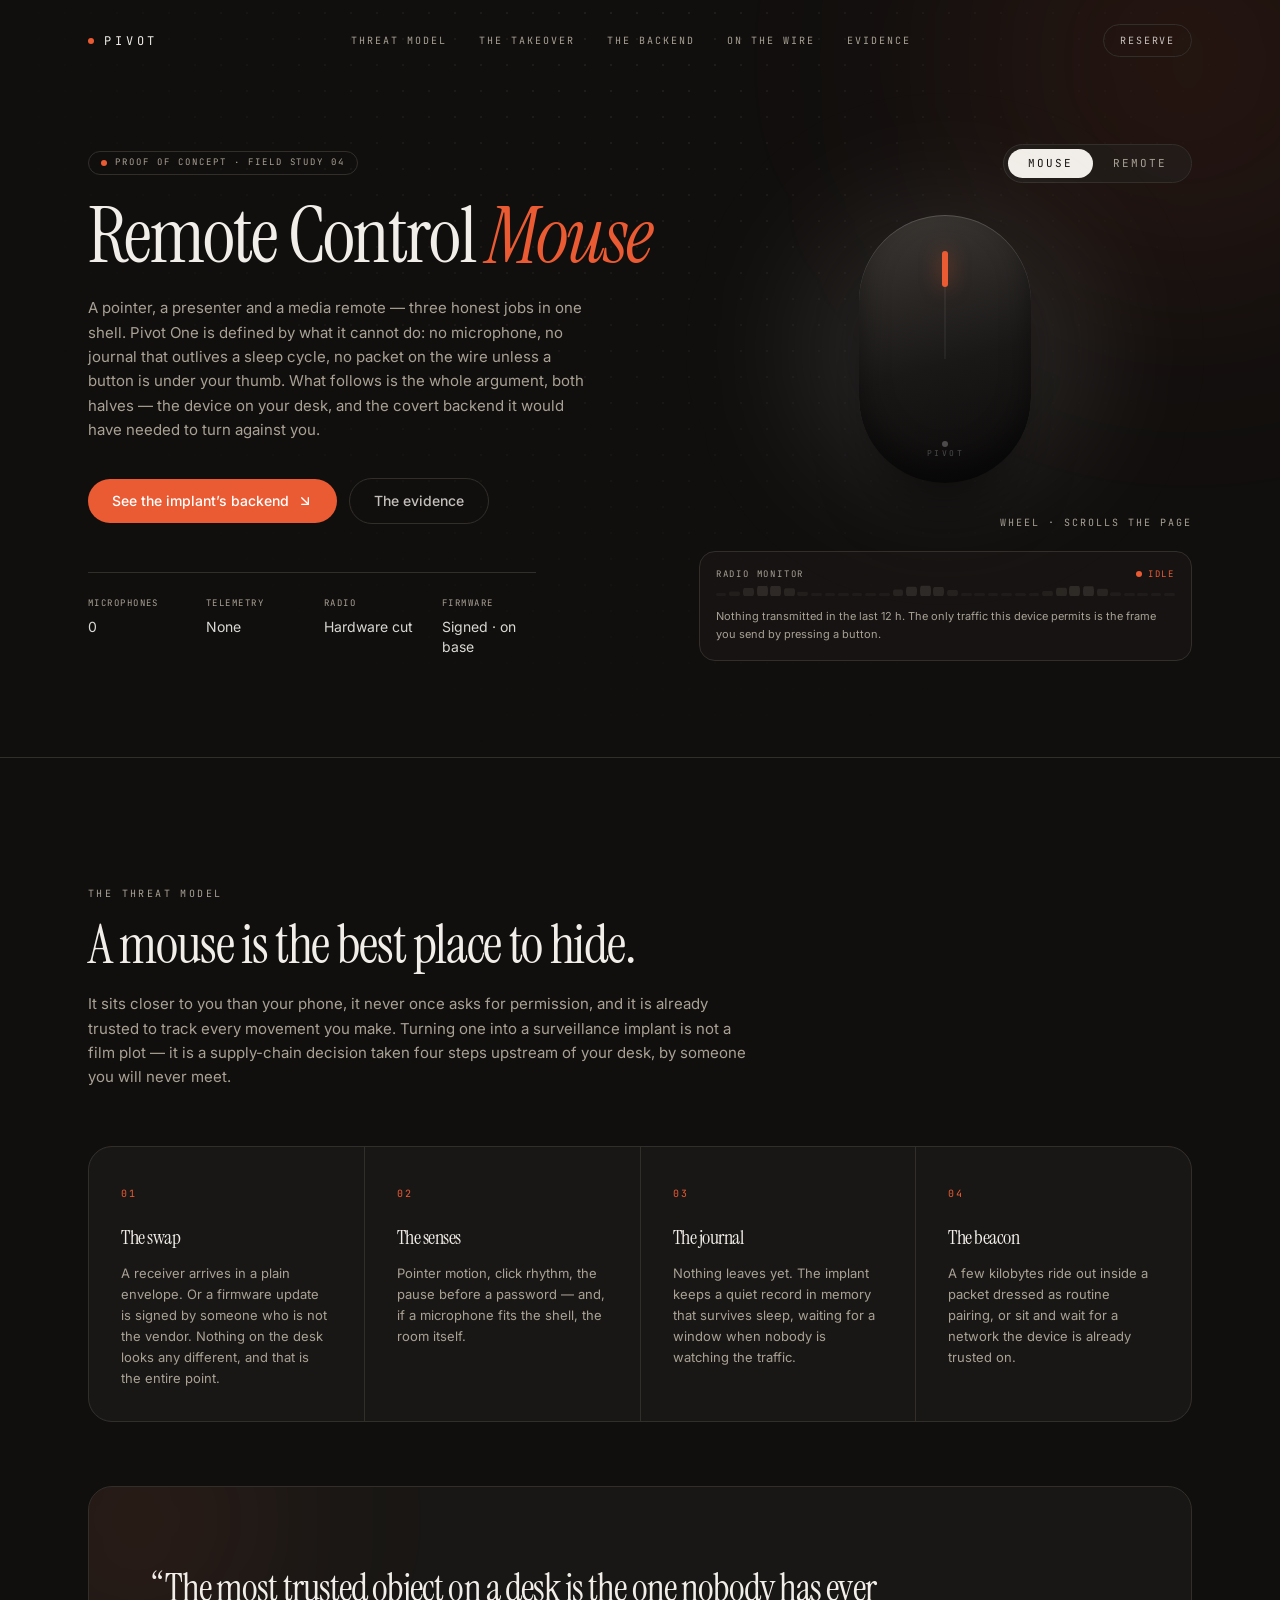
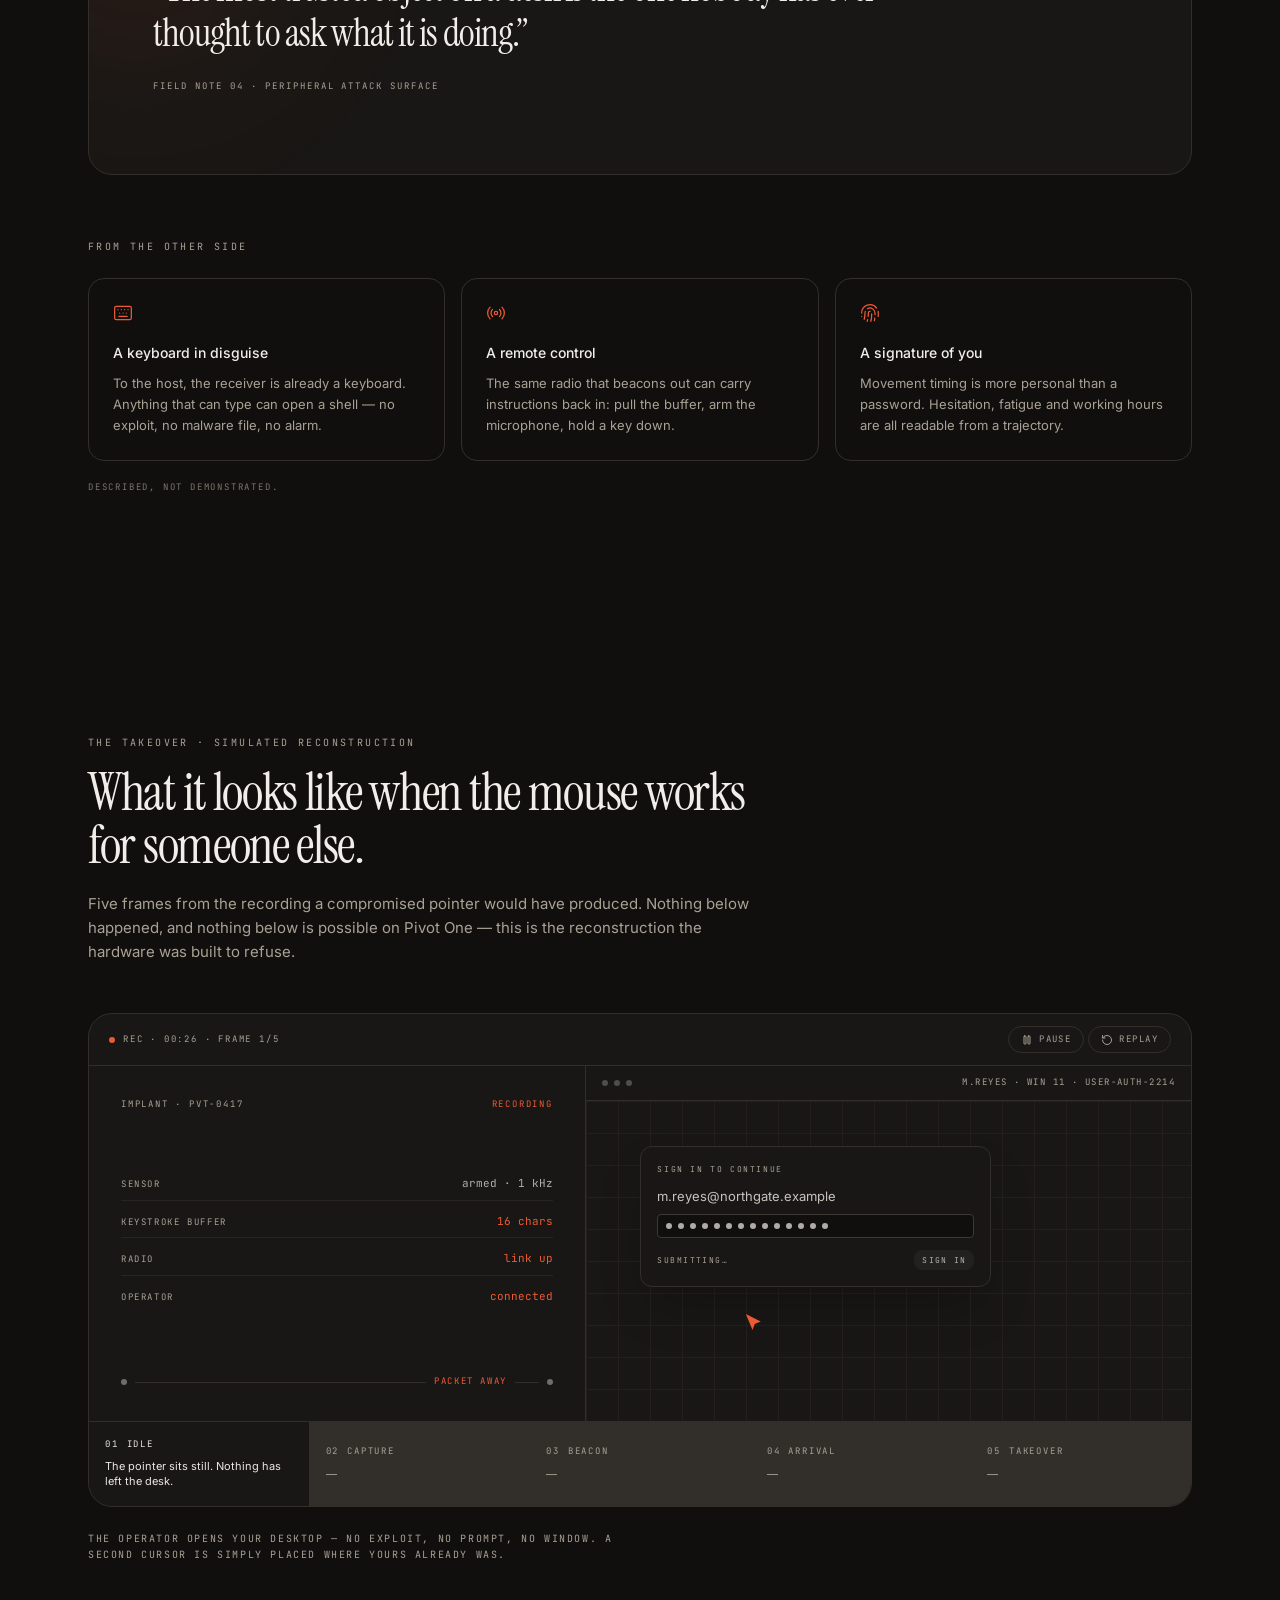
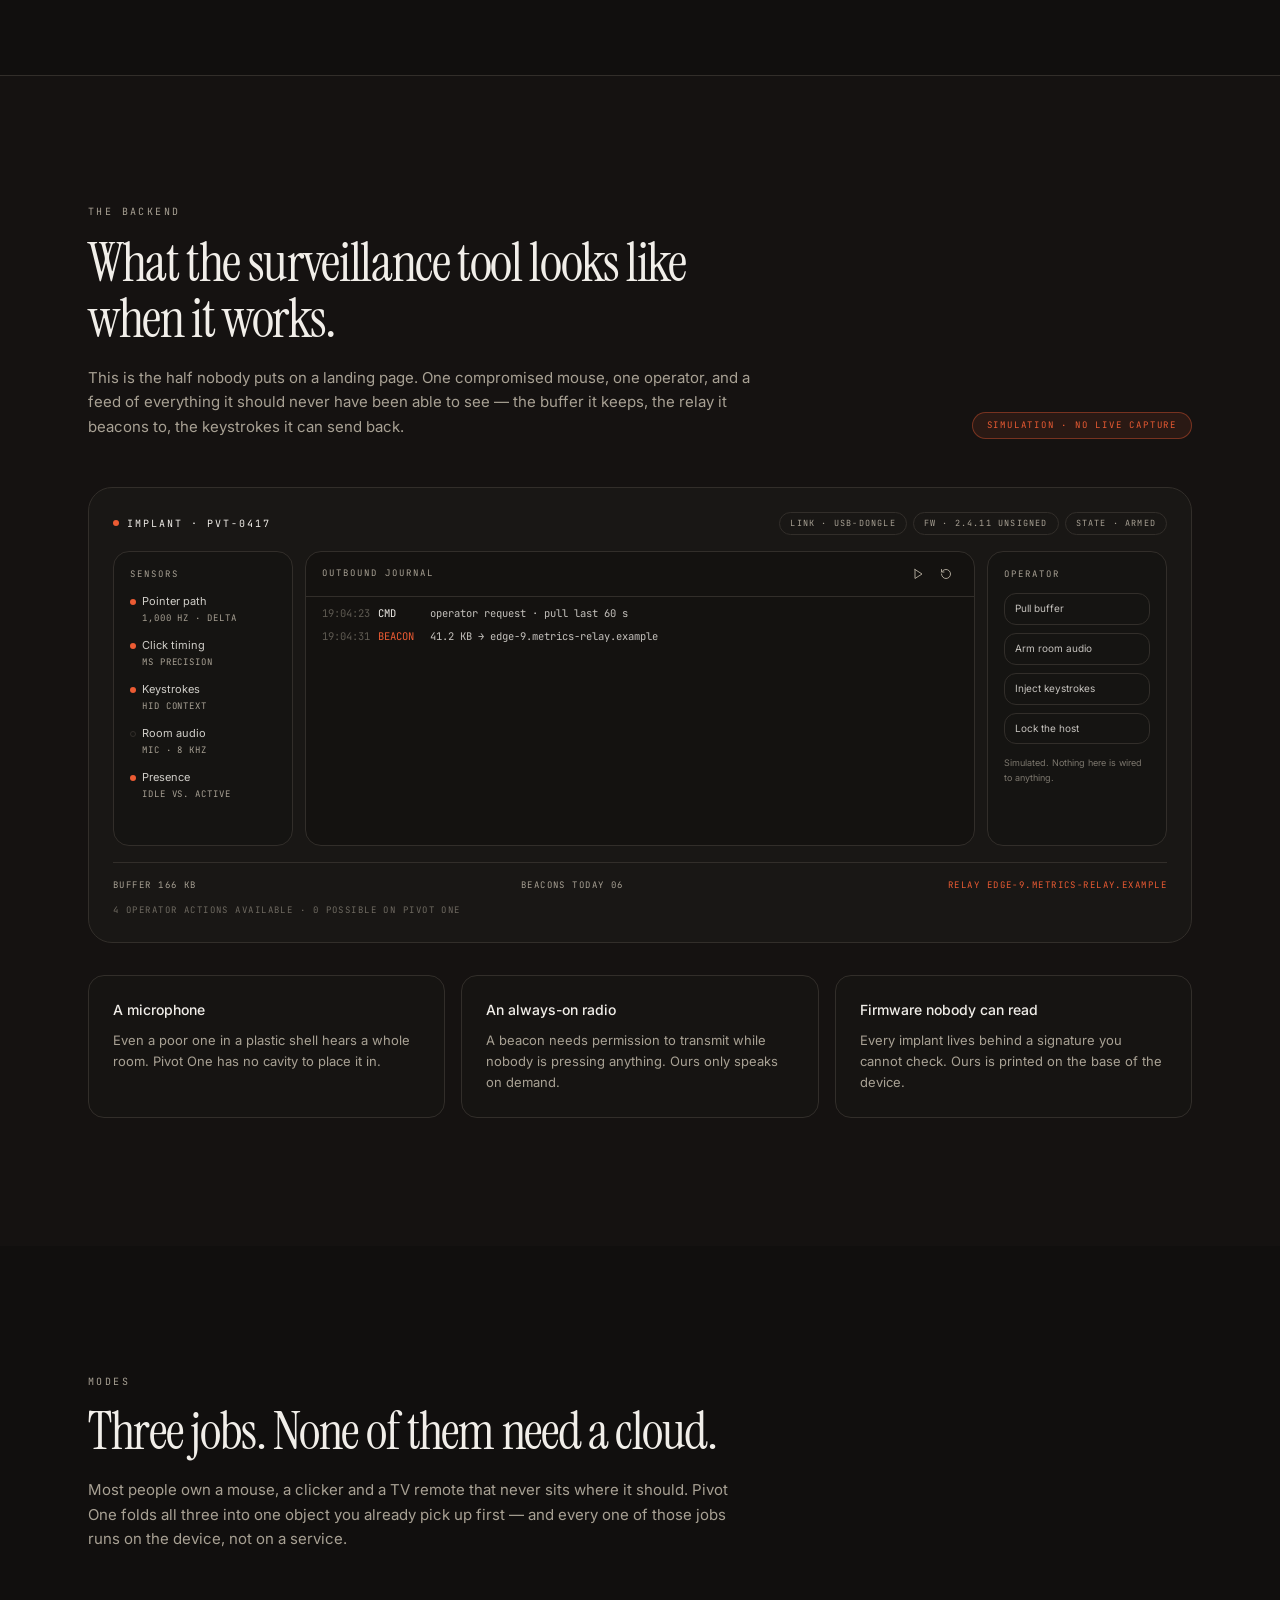
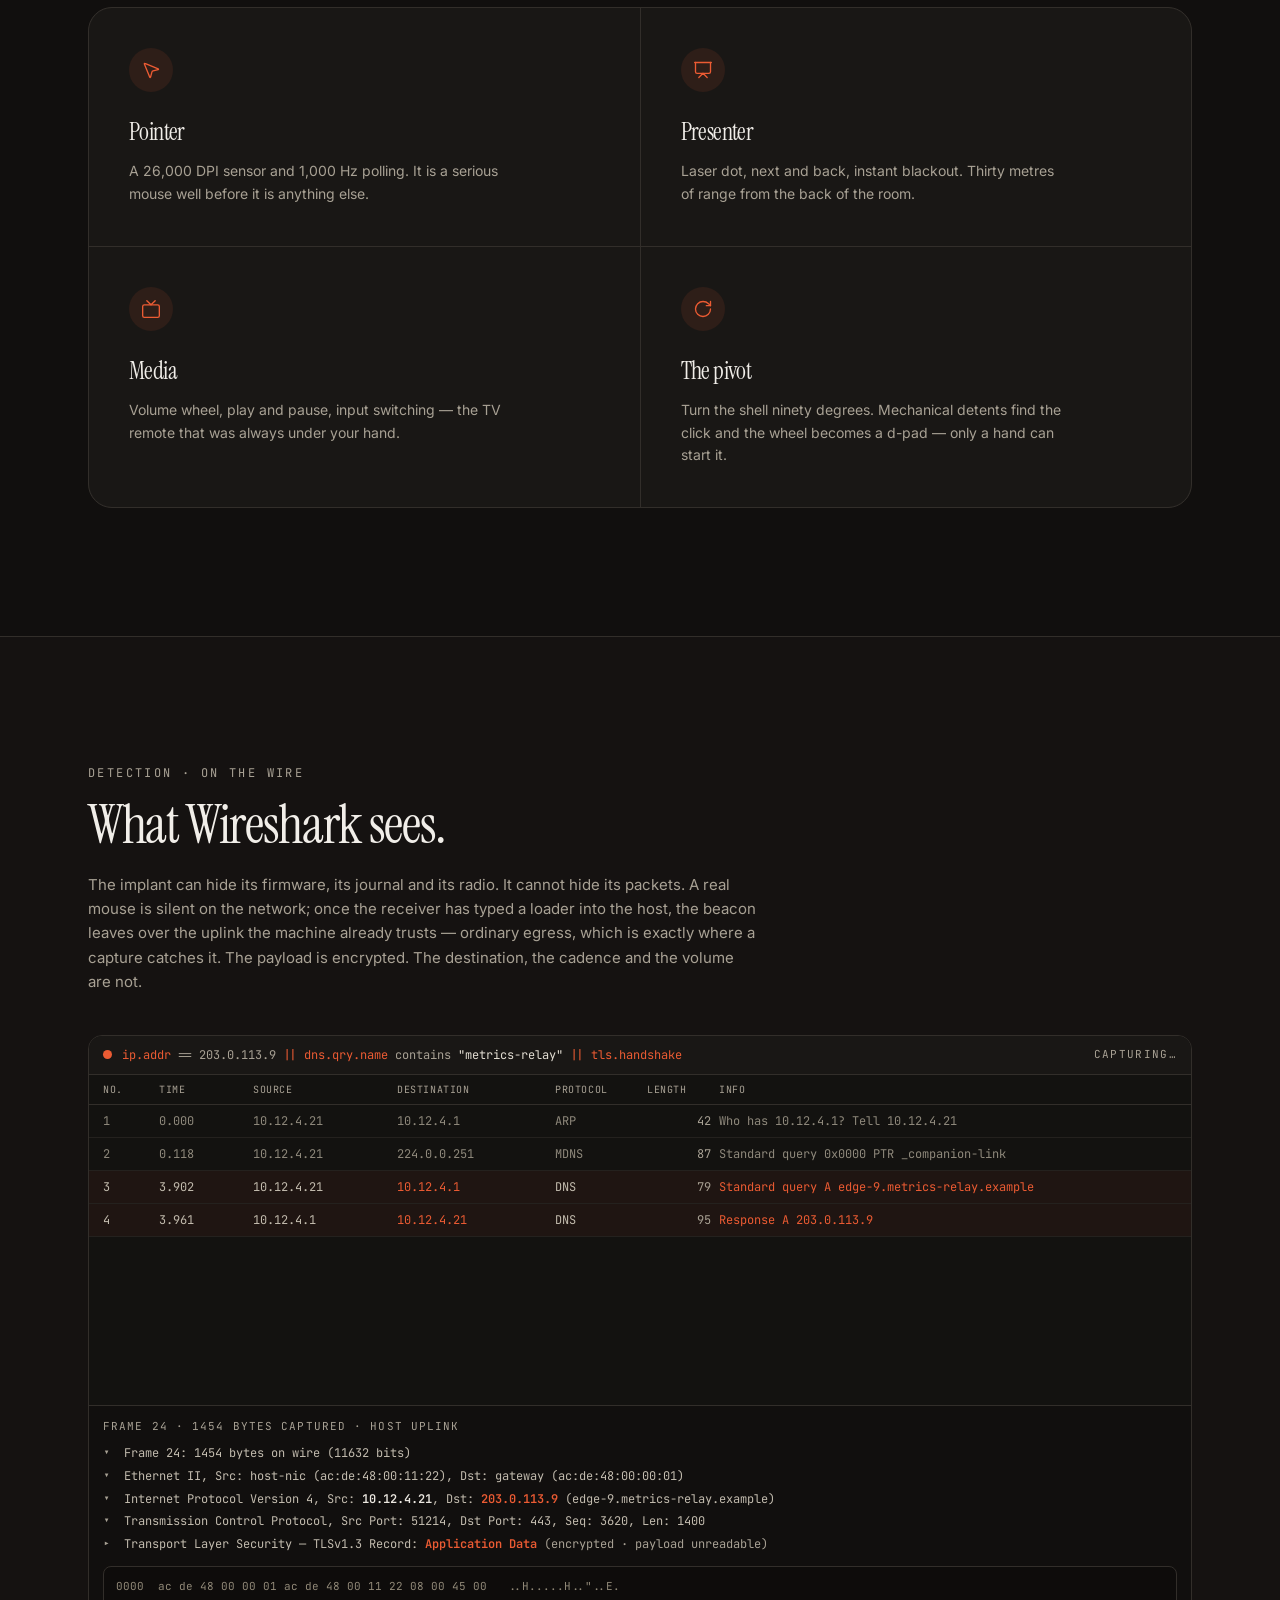
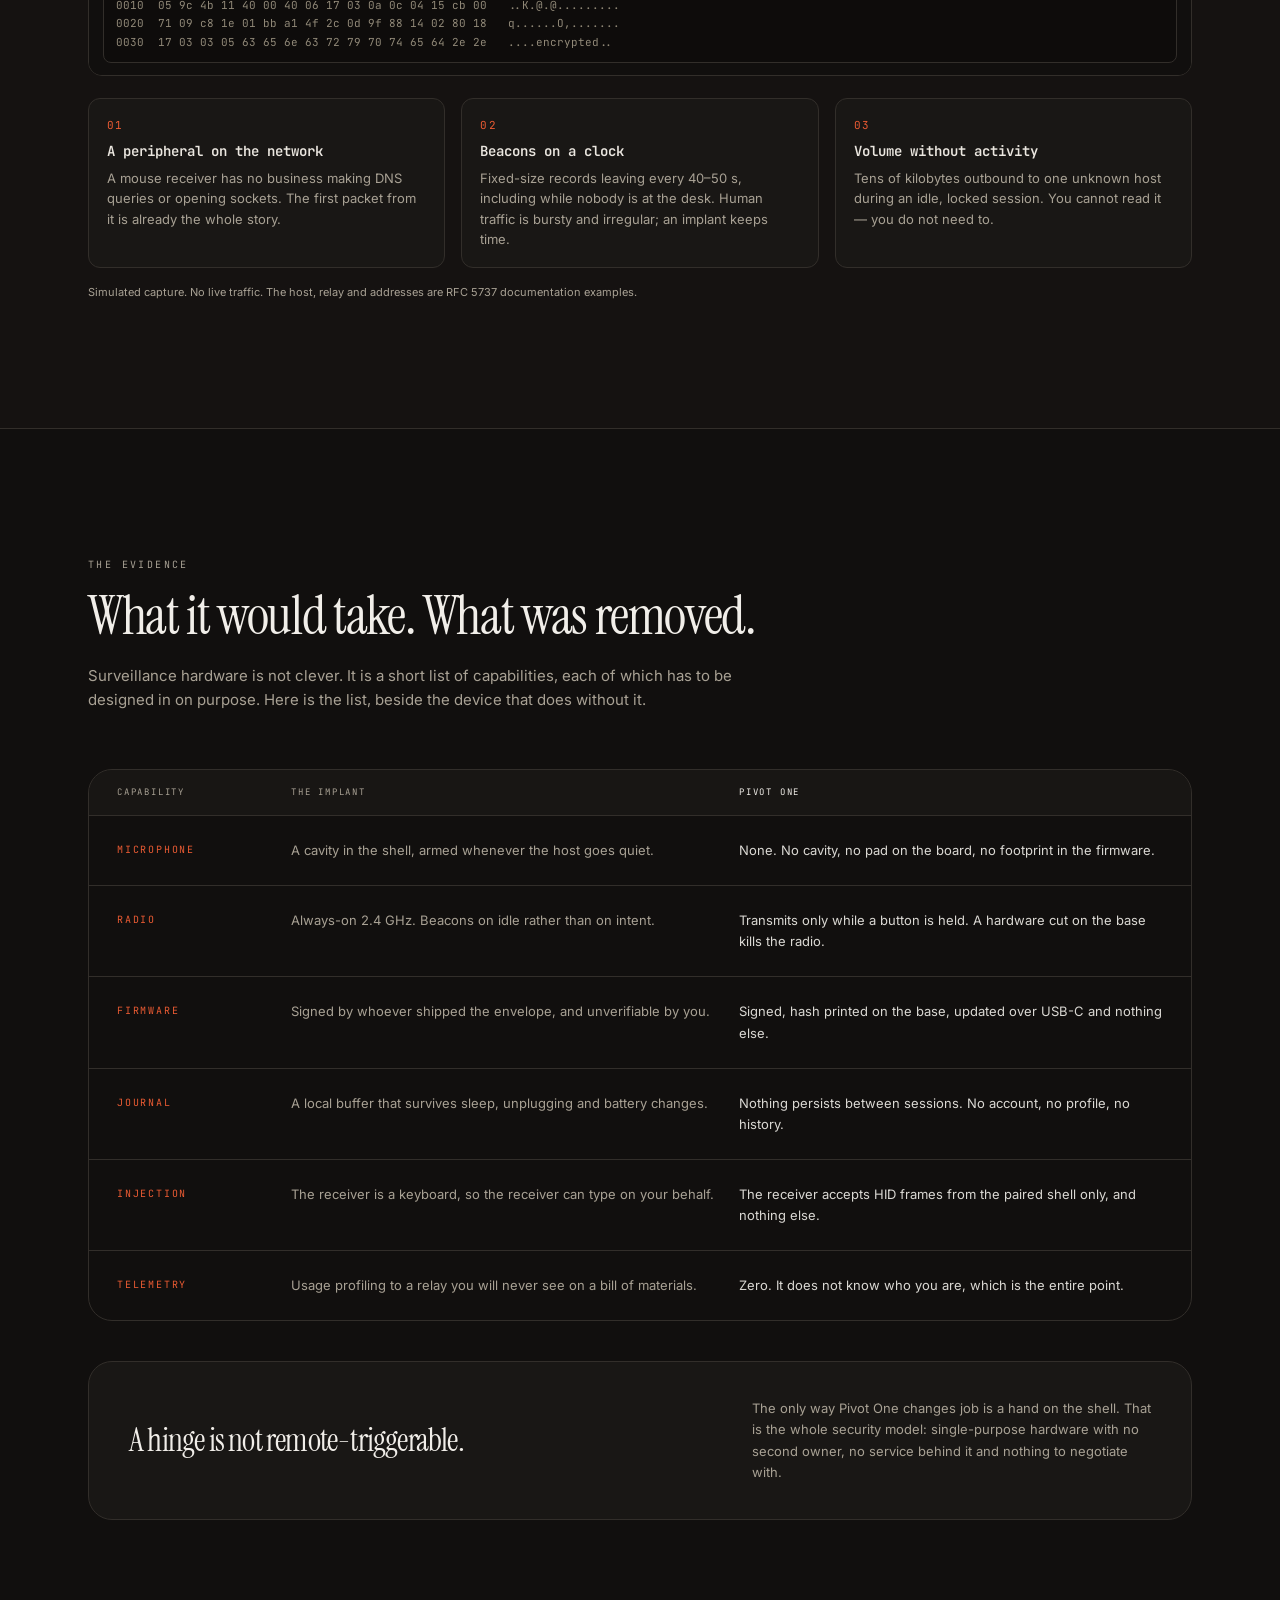
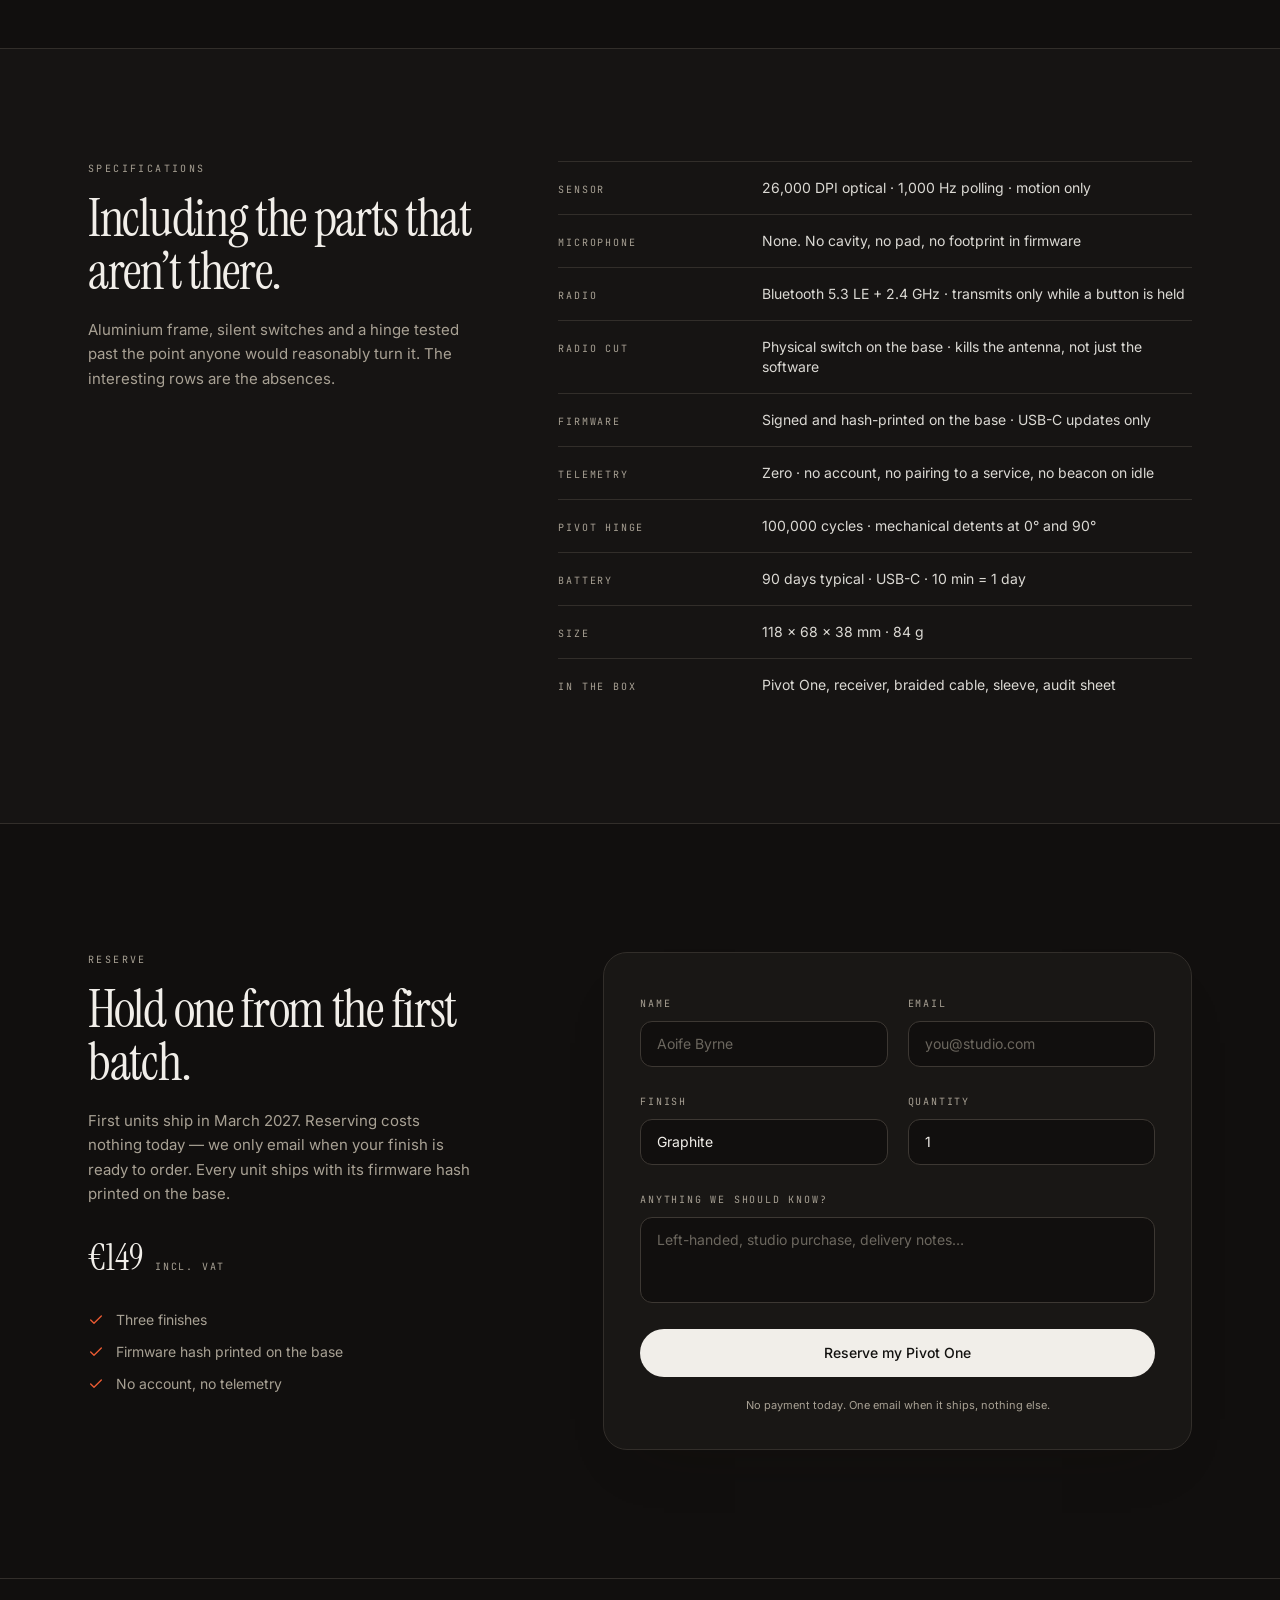
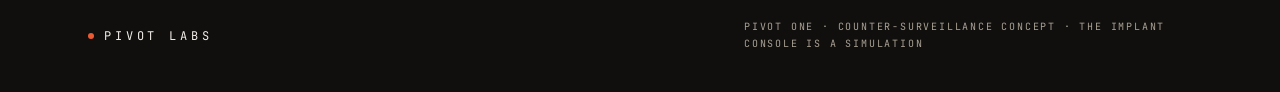
==== commit a2b3167e: "Restore the three React-driven micro-animations as standalone vanilla JS Re-animate on the static pa" ====
--- a/index.html
+++ b/index.html
@@ -1,6 +1,6 @@
 <!DOCTYPE html>
 <!-- saved from url=(0047)#evidence -->
-<html lang="en"><head><meta http-equiv="Content-Type" content="text/html; charset=UTF-8"><meta content="width=device-width, initial-scale=1" name="viewport"><link data-precedence="default" href="./Pivot One — the mouse that refused to become a spy_files/index-BJC-zDy7.css" rel="stylesheet"><title>Pivot One — the mouse that refused to become a spy</title><meta content="noindex, nofollow, noarchive, nosnippet" name="robots"><meta content="A counter-surveillance proof of concept: a mouse and presenter that cannot record or beacon — and the implant backend it would have needed to betray you." name="description"><link rel="icon" type="image/svg+xml" href="./favicon.svg"><style type="text/css">[data-sonner-toaster][dir=ltr],html[dir=ltr]{--toast-icon-margin-start:-3px;--toast-icon-margin-end:4px;--toast-svg-margin-start:-1px;--toast-svg-margin-end:0px;--toast-button-margin-start:auto;--toast-button-margin-end:0;--toast-close-button-start:0;--toast-close-button-end:unset;--toast-close-button-transform:translate(-35%, -35%)}[data-sonner-toaster][dir=rtl],html[dir=rtl]{--toast-icon-margin-start:4px;--toast-icon-margin-end:-3px;--toast-svg-margin-start:0px;--toast-svg-margin-end:-1px;--toast-button-margin-start:0;--toast-button-margin-end:auto;--toast-close-button-start:unset;--toast-close-button-end:0;--toast-close-button-transform:translate(35%, -35%)}[data-sonner-toaster]{position:fixed;width:var(--width);font-family:ui-sans-serif,system-ui,-apple-system,BlinkMacSystemFont,Segoe UI,Roboto,Helvetica Neue,Arial,Noto Sans,sans-serif,Apple Color Emoji,Segoe UI Emoji,Segoe UI Symbol,Noto Color Emoji;--gray1:hsl(0, 0%, 99%);--gray2:hsl(0, 0%, 97.3%);--gray3:hsl(0, 0%, 95.1%);--gray4:hsl(0, 0%, 93%);--gray5:hsl(0, 0%, 90.9%);--gray6:hsl(0, 0%, 88.7%);--gray7:hsl(0, 0%, 85.8%);--gray8:hsl(0, 0%, 78%);--gray9:hsl(0, 0%, 56.1%);--gray10:hsl(0, 0%, 52.3%);--gray11:hsl(0, 0%, 43.5%);--gray12:hsl(0, 0%, 9%);--border-radius:8px;box-sizing:border-box;padding:0;margin:0;list-style:none;outline:0;z-index:999999999;transition:transform .4s ease}@media (hover:none) and (pointer:coarse){[data-sonner-toaster][data-lifted=true]{transform:none}}[data-sonner-toaster][data-x-position=right]{right:var(--offset-right)}[data-sonner-toaster][data-x-position=left]{left:var(--offset-left)}[data-sonner-toaster][data-x-position=center]{left:50%;transform:translateX(-50%)}[data-sonner-toaster][data-y-position=top]{top:var(--offset-top)}[data-sonner-toaster][data-y-position=bottom]{bottom:var(--offset-bottom)}[data-sonner-toast]{--y:translateY(100%);--lift-amount:calc(var(--lift) * var(--gap));z-index:var(--z-index);position:absolute;opacity:0;transform:var(--y);touch-action:none;transition:transform .4s,opacity .4s,height .4s,box-shadow .2s;box-sizing:border-box;outline:0;overflow-wrap:anywhere}[data-sonner-toast][data-styled=true]{padding:16px;background:var(--normal-bg);border:1px solid var(--normal-border);color:var(--normal-text);border-radius:var(--border-radius);box-shadow:0 4px 12px rgba(0,0,0,.1);width:var(--width);font-size:13px;display:flex;align-items:center;gap:6px}[data-sonner-toast]:focus-visible{box-shadow:0 4px 12px rgba(0,0,0,.1),0 0 0 2px rgba(0,0,0,.2)}[data-sonner-toast][data-y-position=top]{top:0;--y:translateY(-100%);--lift:1;--lift-amount:calc(1 * var(--gap))}[data-sonner-toast][data-y-position=bottom]{bottom:0;--y:translateY(100%);--lift:-1;--lift-amount:calc(var(--lift) * var(--gap))}[data-sonner-toast][data-styled=true] [data-description]{font-weight:400;line-height:1.4;color:#3f3f3f}[data-rich-colors=true][data-sonner-toast][data-styled=true] [data-description]{color:inherit}[data-sonner-toaster][data-sonner-theme=dark] [data-description]{color:#e8e8e8}[data-sonner-toast][data-styled=true] [data-title]{font-weight:500;line-height:1.5;color:inherit}[data-sonner-toast][data-styled=true] [data-icon]{display:flex;height:16px;width:16px;position:relative;justify-content:flex-start;align-items:center;flex-shrink:0;margin-left:var(--toast-icon-margin-start);margin-right:var(--toast-icon-margin-end)}[data-sonner-toast][data-promise=true] [data-icon]>svg{opacity:0;transform:scale(.8);transform-origin:center;animation:sonner-fade-in .3s ease forwards}[data-sonner-toast][data-styled=true] [data-icon]>*{flex-shrink:0}[data-sonner-toast][data-styled=true] [data-icon] svg{margin-left:var(--toast-svg-margin-start);margin-right:var(--toast-svg-margin-end)}[data-sonner-toast][data-styled=true] [data-content]{display:flex;flex-direction:column;gap:2px}[data-sonner-toast][data-styled=true] [data-button]{border-radius:4px;padding-left:8px;padding-right:8px;height:24px;font-size:12px;color:var(--normal-bg);background:var(--normal-text);margin-left:var(--toast-button-margin-start);margin-right:var(--toast-button-margin-end);border:none;font-weight:500;cursor:pointer;outline:0;display:flex;align-items:center;flex-shrink:0;transition:opacity .4s,box-shadow .2s}[data-sonner-toast][data-styled=true] [data-button]:focus-visible{box-shadow:0 0 0 2px rgba(0,0,0,.4)}[data-sonner-toast][data-styled=true] [data-button]:first-of-type{margin-left:var(--toast-button-margin-start);margin-right:var(--toast-button-margin-end)}[data-sonner-toast][data-styled=true] [data-cancel]{color:var(--normal-text);background:rgba(0,0,0,.08)}[data-sonner-toaster][data-sonner-theme=dark] [data-sonner-toast][data-styled=true] [data-cancel]{background:rgba(255,255,255,.3)}[data-sonner-toast][data-styled=true] [data-close-button]{position:absolute;left:var(--toast-close-button-start);right:var(--toast-close-button-end);top:0;height:20px;width:20px;display:flex;justify-content:center;align-items:center;padding:0;color:var(--gray12);background:var(--normal-bg);border:1px solid var(--gray4);transform:var(--toast-close-button-transform);border-radius:50%;cursor:pointer;z-index:1;transition:opacity .1s,background .2s,border-color .2s}[data-sonner-toast][data-styled=true] [data-close-button]:focus-visible{box-shadow:0 4px 12px rgba(0,0,0,.1),0 0 0 2px rgba(0,0,0,.2)}[data-sonner-toast][data-styled=true] [data-disabled=true]{cursor:not-allowed}[data-sonner-toast][data-styled=true]:hover [data-close-button]:hover{background:var(--gray2);border-color:var(--gray5)}[data-sonner-toast][data-swiping=true]::before{content:'';position:absolute;left:-100%;right:-100%;height:100%;z-index:-1}[data-sonner-toast][data-y-position=top][data-swiping=true]::before{bottom:50%;transform:scaleY(3) translateY(50%)}[data-sonner-toast][data-y-position=bottom][data-swiping=true]::before{top:50%;transform:scaleY(3) translateY(-50%)}[data-sonner-toast][data-swiping=false][data-removed=true]::before{content:'';position:absolute;inset:0;transform:scaleY(2)}[data-sonner-toast][data-expanded=true]::after{content:'';position:absolute;left:0;height:calc(var(--gap) + 1px);bottom:100%;width:100%}[data-sonner-toast][data-mounted=true]{--y:translateY(0);opacity:1}[data-sonner-toast][data-expanded=false][data-front=false]{--scale:var(--toasts-before) * 0.05 + 1;--y:translateY(calc(var(--lift-amount) * var(--toasts-before))) scale(calc(-1 * var(--scale)));height:var(--front-toast-height)}[data-sonner-toast]>*{transition:opacity .4s}[data-sonner-toast][data-x-position=right]{right:0}[data-sonner-toast][data-x-position=left]{left:0}[data-sonner-toast][data-expanded=false][data-front=false][data-styled=true]>*{opacity:0}[data-sonner-toast][data-visible=false]{opacity:0;pointer-events:none}[data-sonner-toast][data-mounted=true][data-expanded=true]{--y:translateY(calc(var(--lift) * var(--offset)));height:var(--initial-height)}[data-sonner-toast][data-removed=true][data-front=true][data-swipe-out=false]{--y:translateY(calc(var(--lift) * -100%));opacity:0}[data-sonner-toast][data-removed=true][data-front=false][data-swipe-out=false][data-expanded=true]{--y:translateY(calc(var(--lift) * var(--offset) + var(--lift) * -100%));opacity:0}[data-sonner-toast][data-removed=true][data-front=false][data-swipe-out=false][data-expanded=false]{--y:translateY(40%);opacity:0;transition:transform .5s,opacity .2s}[data-sonner-toast][data-removed=true][data-front=false]::before{height:calc(var(--initial-height) + 20%)}[data-sonner-toast][data-swiping=true]{transform:var(--y) translateY(var(--swipe-amount-y,0)) translateX(var(--swipe-amount-x,0));transition:none}[data-sonner-toast][data-swiped=true]{user-select:none}[data-sonner-toast][data-swipe-out=true][data-y-position=bottom],[data-sonner-toast][data-swipe-out=true][data-y-position=top]{animation-duration:.2s;animation-timing-function:ease-out;animation-fill-mode:forwards}[data-sonner-toast][data-swipe-out=true][data-swipe-direction=left]{animation-name:swipe-out-left}[data-sonner-toast][data-swipe-out=true][data-swipe-direction=right]{animation-name:swipe-out-right}[data-sonner-toast][data-swipe-out=true][data-swipe-direction=up]{animation-name:swipe-out-up}[data-sonner-toast][data-swipe-out=true][data-swipe-direction=down]{animation-name:swipe-out-down}@keyframes swipe-out-left{from{transform:var(--y) translateX(var(--swipe-amount-x));opacity:1}to{transform:var(--y) translateX(calc(var(--swipe-amount-x) - 100%));opacity:0}}@keyframes swipe-out-right{from{transform:var(--y) translateX(var(--swipe-amount-x));opacity:1}to{transform:var(--y) translateX(calc(var(--swipe-amount-x) + 100%));opacity:0}}@keyframes swipe-out-up{from{transform:var(--y) translateY(var(--swipe-amount-y));opacity:1}to{transform:var(--y) translateY(calc(var(--swipe-amount-y) - 100%));opacity:0}}@keyframes swipe-out-down{from{transform:var(--y) translateY(var(--swipe-amount-y));opacity:1}to{transform:var(--y) translateY(calc(var(--swipe-amount-y) + 100%));opacity:0}}@media (max-width:600px){[data-sonner-toaster]{position:fixed;right:var(--mobile-offset-right);left:var(--mobile-offset-left);width:100%}[data-sonner-toaster][dir=rtl]{left:calc(var(--mobile-offset-left) * -1)}[data-sonner-toaster] [data-sonner-toast]{left:0;right:0;width:calc(100% - var(--mobile-offset-left) * 2)}[data-sonner-toaster][data-x-position=left]{left:var(--mobile-offset-left)}[data-sonner-toaster][data-y-position=bottom]{bottom:var(--mobile-offset-bottom)}[data-sonner-toaster][data-y-position=top]{top:var(--mobile-offset-top)}[data-sonner-toaster][data-x-position=center]{left:var(--mobile-offset-left);right:var(--mobile-offset-right);transform:none}}[data-sonner-toaster][data-sonner-theme=light]{--normal-bg:#fff;--normal-border:var(--gray4);--normal-text:var(--gray12);--success-bg:hsl(143, 85%, 96%);--success-border:hsl(145, 92%, 87%);--success-text:hsl(140, 100%, 27%);--info-bg:hsl(208, 100%, 97%);--info-border:hsl(221, 91%, 93%);--info-text:hsl(210, 92%, 45%);--warning-bg:hsl(49, 100%, 97%);--warning-border:hsl(49, 91%, 84%);--warning-text:hsl(31, 92%, 45%);--error-bg:hsl(359, 100%, 97%);--error-border:hsl(359, 100%, 94%);--error-text:hsl(360, 100%, 45%)}[data-sonner-toaster][data-sonner-theme=light] [data-sonner-toast][data-invert=true]{--normal-bg:#000;--normal-border:hsl(0, 0%, 20%);--normal-text:var(--gray1)}[data-sonner-toaster][data-sonner-theme=dark] [data-sonner-toast][data-invert=true]{--normal-bg:#fff;--normal-border:var(--gray3);--normal-text:var(--gray12)}[data-sonner-toaster][data-sonner-theme=dark]{--normal-bg:#000;--normal-bg-hover:hsl(0, 0%, 12%);--normal-border:hsl(0, 0%, 20%);--normal-border-hover:hsl(0, 0%, 25%);--normal-text:var(--gray1);--success-bg:hsl(150, 100%, 6%);--success-border:hsl(147, 100%, 12%);--success-text:hsl(150, 86%, 65%);--info-bg:hsl(215, 100%, 6%);--info-border:hsl(223, 43%, 17%);--info-text:hsl(216, 87%, 65%);--warning-bg:hsl(64, 100%, 6%);--warning-border:hsl(60, 100%, 9%);--warning-text:hsl(46, 87%, 65%);--error-bg:hsl(358, 76%, 10%);--error-border:hsl(357, 89%, 16%);--error-text:hsl(358, 100%, 81%)}[data-sonner-toaster][data-sonner-theme=dark] [data-sonner-toast] [data-close-button]{background:var(--normal-bg);border-color:var(--normal-border);color:var(--normal-text)}[data-sonner-toaster][data-sonner-theme=dark] [data-sonner-toast] [data-close-button]:hover{background:var(--normal-bg-hover);border-color:var(--normal-border-hover)}[data-rich-colors=true][data-sonner-toast][data-type=success]{background:var(--success-bg);border-color:var(--success-border);color:var(--success-text)}[data-rich-colors=true][data-sonner-toast][data-type=success] [data-close-button]{background:var(--success-bg);border-color:var(--success-border);color:var(--success-text)}[data-rich-colors=true][data-sonner-toast][data-type=info]{background:var(--info-bg);border-color:var(--info-border);color:var(--info-text)}[data-rich-colors=true][data-sonner-toast][data-type=info] [data-close-button]{background:var(--info-bg);border-color:var(--info-border);color:var(--info-text)}[data-rich-colors=true][data-sonner-toast][data-type=warning]{background:var(--warning-bg);border-color:var(--warning-border);color:var(--warning-text)}[data-rich-colors=true][data-sonner-toast][data-type=warning] [data-close-button]{background:var(--warning-bg);border-color:var(--warning-border);color:var(--warning-text)}[data-rich-colors=true][data-sonner-toast][data-type=error]{background:var(--error-bg);border-color:var(--error-border);color:var(--error-text)}[data-rich-colors=true][data-sonner-toast][data-type=error] [data-close-button]{background:var(--error-bg);border-color:var(--error-border);color:var(--error-text)}.sonner-loading-wrapper{--size:16px;height:var(--size);width:var(--size);position:absolute;inset:0;z-index:10}.sonner-loading-wrapper[data-visible=false]{transform-origin:center;animation:sonner-fade-out .2s ease forwards}.sonner-spinner{position:relative;top:50%;left:50%;height:var(--size);width:var(--size)}.sonner-loading-bar{animation:sonner-spin 1.2s linear infinite;background:var(--gray11);border-radius:6px;height:8%;left:-10%;position:absolute;top:-3.9%;width:24%}.sonner-loading-bar:first-child{animation-delay:-1.2s;transform:rotate(.0001deg) translate(146%)}.sonner-loading-bar:nth-child(2){animation-delay:-1.1s;transform:rotate(30deg) translate(146%)}.sonner-loading-bar:nth-child(3){animation-delay:-1s;transform:rotate(60deg) translate(146%)}.sonner-loading-bar:nth-child(4){animation-delay:-.9s;transform:rotate(90deg) translate(146%)}.sonner-loading-bar:nth-child(5){animation-delay:-.8s;transform:rotate(120deg) translate(146%)}.sonner-loading-bar:nth-child(6){animation-delay:-.7s;transform:rotate(150deg) translate(146%)}.sonner-loading-bar:nth-child(7){animation-delay:-.6s;transform:rotate(180deg) translate(146%)}.sonner-loading-bar:nth-child(8){animation-delay:-.5s;transform:rotate(210deg) translate(146%)}.sonner-loading-bar:nth-child(9){animation-delay:-.4s;transform:rotate(240deg) translate(146%)}.sonner-loading-bar:nth-child(10){animation-delay:-.3s;transform:rotate(270deg) translate(146%)}.sonner-loading-bar:nth-child(11){animation-delay:-.2s;transform:rotate(300deg) translate(146%)}.sonner-loading-bar:nth-child(12){animation-delay:-.1s;transform:rotate(330deg) translate(146%)}@keyframes sonner-fade-in{0%{opacity:0;transform:scale(.8)}100%{opacity:1;transform:scale(1)}}@keyframes sonner-fade-out{0%{opacity:1;transform:scale(1)}100%{opacity:0;transform:scale(.8)}}@keyframes sonner-spin{0%{opacity:1}100%{opacity:.15}}@media (prefers-reduced-motion){.sonner-loading-bar,[data-sonner-toast],[data-sonner-toast]>*{transition:none!important;animation:none!important}}.sonner-loader{position:absolute;top:50%;left:50%;transform:translate(-50%,-50%);transform-origin:center;transition:opacity .2s,transform .2s}.sonner-loader[data-visible=false]{opacity:0;transform:scale(.8) translate(-50%,-50%)}</style></head><body data-react-root="true"><!--$--><div class="min-h-screen bg-background"><header class="absolute inset-x-0 top-0 z-20"><div class="mx-auto flex max-w-6xl items-center justify-between gap-4 px-6 py-6"><a href="#top" class="flex items-center gap-2.5 text-foreground"><span class="h-1.5 w-1.5 rounded-full bg-accent"></span><span class="font-mono text-xs uppercase tracking-[0.32em]">Pivot</span></a><nav class="hidden items-center gap-8 font-mono text-[10px] uppercase tracking-[0.2em] text-muted-foreground md:flex"><a href="#threat" class="transition-colors hover:text-foreground">Threat model</a><a href="#takeover" class="transition-colors hover:text-foreground">The takeover</a><a href="#backend" class="transition-colors hover:text-foreground">The backend</a><a href="#wire" class="transition-colors hover:text-foreground">On the wire</a><a href="#evidence" class="transition-colors hover:text-foreground">Evidence</a></nav><a href="#reserve" class="rounded-full border border-border px-4 py-2 font-mono text-[10px] uppercase tracking-[0.18em] text-foreground/80 transition-colors hover:border-foreground/40 hover:text-foreground">Reserve</a></div></header><main><section id="top" class="relative overflow-hidden"><div class="pointer-events-none absolute inset-0 bg-[radial-gradient(hsl(var(--border))_1px,transparent_1px)] bg-[length:26px_26px] opacity-50 [mask-image:radial-gradient(ellipse_at_top,black,transparent_72%)]"></div><div class="pointer-events-none absolute -top-40 right-[-10%] h-[440px] w-[440px] rounded-full bg-accent/10 blur-[120px]"></div><div class="relative mx-auto grid max-w-6xl gap-12 px-6 pb-16 pt-28 lg:grid-cols-[1.08fr_0.92fr] lg:items-center lg:gap-8 lg:pb-24 lg:pt-36"><div><span class="inline-flex items-center gap-2 rounded-full border border-border px-3 py-1 font-mono text-[9px] uppercase tracking-[0.22em] text-muted-foreground"><span class="h-1.5 w-1.5 rounded-full bg-accent"></span>Proof of concept · field study 04</span><h1 class="mt-6 font-display text-[clamp(2.6rem,8vw,4.9rem)] font-normal leading-[0.94] tracking-tight">Remote Control <em class="italic text-accent">Mouse</em></h1><p class="mt-6 max-w-lg text-[15px] leading-relaxed text-muted-foreground">A pointer, a presenter and a media remote — three honest jobs in one shell. Pivot One is defined by what it cannot do: no microphone, no journal that outlives a sleep cycle, no packet on the wire unless a button is under your thumb. What follows is the whole argument, both halves — the device on your desk, and the covert backend it would have needed to turn against you.</p><div class="mt-9 flex flex-wrap items-center gap-3"><a href="#backend" class="group inline-flex items-center gap-2 rounded-full bg-accent px-6 py-3 text-sm font-medium text-accent-foreground transition-colors hover:bg-accent/90">See the implant’s backend<svg xmlns="http://www.w3.org/2000/svg" width="24" height="24" viewBox="0 0 24 24" fill="none" stroke="currentColor" stroke-width="2" stroke-linecap="round" stroke-linejoin="round" class="lucide lucide-arrow-down-right h-4 w-4 transition-transform group-hover:translate-y-0.5"><path d="m7 7 10 10"></path><path d="M17 7v10H7"></path></svg></a><a href="#evidence" class="inline-flex items-center rounded-full border border-border px-6 py-3 text-sm font-medium text-foreground/80 transition-colors hover:border-foreground/40 hover:text-foreground">The evidence</a></div><dl class="mt-12 grid max-w-md grid-cols-2 gap-x-6 gap-y-5 border-t border-border pt-6 sm:grid-cols-4"><div><dt class="font-mono text-[9px] uppercase tracking-[0.16em] text-muted-foreground">Microphones</dt><dd class="mt-1.5 text-sm text-foreground/90">0</dd></div><div><dt class="font-mono text-[9px] uppercase tracking-[0.16em] text-muted-foreground">Telemetry</dt><dd class="mt-1.5 text-sm text-foreground/90">None</dd></div><div><dt class="font-mono text-[9px] uppercase tracking-[0.16em] text-muted-foreground">Radio</dt><dd class="mt-1.5 text-sm text-foreground/90">Hardware cut</dd></div><div><dt class="font-mono text-[9px] uppercase tracking-[0.16em] text-muted-foreground">Firmware</dt><dd class="mt-1.5 text-sm text-foreground/90">Signed · on base</dd></div></dl></div><div class="relative"><div class="flex justify-center lg:justify-end"><div class="inline-flex rounded-full border border-border bg-secondary/60 p-1"><button type="button" aria-pressed="true" class="rounded-full px-5 py-1.5 font-mono text-[11px] uppercase tracking-[0.18em] transition-colors bg-foreground text-background">Mouse</button><button type="button" aria-pressed="false" class="rounded-full px-5 py-1.5 font-mono text-[11px] uppercase tracking-[0.18em] transition-colors text-muted-foreground hover:text-foreground">Remote</button></div></div><div class="relative flex w-full items-center justify-center py-8"><div class="absolute h-72 w-72 rounded-full blur-3xl transition-all duration-700 bg-foreground/10"></div><div class="relative transition-all duration-700 ease-out h-[268px] w-[172px] rounded-[86px]" style="background:linear-gradient(165deg, #3d3935 0%, #1a1817 55%, #0b0a0a 100%);box-shadow:inset 0 1px 0 rgba(255,255,255,0.16), inset 0 -18px 30px rgba(0,0,0,0.45), 0 45px 70px -35px rgba(0,0,0,0.8)"><div class="absolute inset-0 transition-opacity duration-500 opacity-100"><div class="absolute left-1/2 top-16 h-20 w-px -translate-x-1/2 bg-white/10"></div><div class="absolute left-1/2 top-9 h-9 w-1.5 -translate-x-1/2 rounded-full bg-accent shadow-[0_0_20px_rgba(233,84,47,0.55)]"></div><div class="absolute bottom-9 left-1/2 h-1.5 w-1.5 -translate-x-1/2 rounded-full bg-white/25"></div><div class="absolute bottom-6 left-1/2 -translate-x-1/2 font-mono text-[8px] uppercase tracking-[0.3em] text-white/25">Pivot</div></div><div class="absolute inset-0 flex flex-col items-center gap-3 px-4 pt-7 transition-opacity duration-500 pointer-events-none opacity-0"><button type="button" class="h-8 w-full rounded-full border border-white/15 font-mono text-[8px] uppercase tracking-[0.25em] text-white/70 transition-colors hover:border-accent hover:text-accent">Laser</button><div class="flex flex-col gap-2"><button type="button" aria-label="Volume up" class="mx-auto flex h-8 w-8 items-center justify-center rounded-full bg-white/10 text-white/80 transition-colors hover:bg-accent hover:text-white"><svg xmlns="http://www.w3.org/2000/svg" width="24" height="24" viewBox="0 0 24 24" fill="none" stroke="currentColor" stroke-width="2" stroke-linecap="round" stroke-linejoin="round" class="lucide lucide-chevron-up h-4 w-4"><path d="m18 15-6-6-6 6"></path></svg></button><button type="button" aria-label="Volume down" class="mx-auto flex h-8 w-8 items-center justify-center rounded-full bg-white/10 text-white/80 transition-colors hover:bg-accent hover:text-white"><svg xmlns="http://www.w3.org/2000/svg" width="24" height="24" viewBox="0 0 24 24" fill="none" stroke="currentColor" stroke-width="2" stroke-linecap="round" stroke-linejoin="round" class="lucide lucide-chevron-down h-4 w-4"><path d="m6 9 6 6 6-6"></path></svg></button></div><div class="mt-1 flex items-center gap-3"><button type="button" aria-label="Previous slide" class="flex h-8 w-8 items-center justify-center rounded-full text-white/70 transition-colors hover:text-accent"><svg xmlns="http://www.w3.org/2000/svg" width="24" height="24" viewBox="0 0 24 24" fill="none" stroke="currentColor" stroke-width="2" stroke-linecap="round" stroke-linejoin="round" class="lucide lucide-skip-back h-4 w-4"><polygon points="19 20 9 12 19 4 19 20"></polygon><line x1="5" x2="5" y1="19" y2="5"></line></svg></button><button type="button" aria-label="Play or pause" class="flex h-11 w-11 items-center justify-center rounded-full bg-accent text-white shadow-[0_0_20px_rgba(233,84,47,0.4)] transition-colors hover:bg-accent/90"><svg xmlns="http://www.w3.org/2000/svg" width="24" height="24" viewBox="0 0 24 24" fill="none" stroke="currentColor" stroke-width="2" stroke-linecap="round" stroke-linejoin="round" class="lucide lucide-play h-4 w-4"><polygon points="6 3 20 12 6 21 6 3"></polygon></svg></button><button type="button" aria-label="Next slide" class="flex h-8 w-8 items-center justify-center rounded-full text-white/70 transition-colors hover:text-accent"><svg xmlns="http://www.w3.org/2000/svg" width="24" height="24" viewBox="0 0 24 24" fill="none" stroke="currentColor" stroke-width="2" stroke-linecap="round" stroke-linejoin="round" class="lucide lucide-skip-forward h-4 w-4"><polygon points="5 4 15 12 5 20 5 4"></polygon><line x1="19" x2="19" y1="5" y2="19"></line></svg></button></div><button type="button" class="mt-1 h-8 w-full rounded-full border border-white/15 font-mono text-[8px] uppercase tracking-[0.25em] text-white/60 transition-colors hover:border-white/40 hover:text-white">Blackout</button></div></div></div><p class="min-h-[1rem] text-center font-mono text-[10px] uppercase tracking-[0.2em] text-muted-foreground lg:text-right">Wheel · scrolls the page</p><div class="mt-5 rounded-2xl border border-border bg-card/60 p-4"><div class="flex items-center justify-between font-mono text-[9px] uppercase tracking-[0.2em] text-muted-foreground"><span>Radio monitor</span><span class="flex items-center gap-1.5 text-accent"><span class="h-1.5 w-1.5 animate-pulse rounded-full bg-accent"></span>idle</span></div><div class="mt-3 flex items-end gap-[3px]"><span class="h-[3px] flex-1 rounded-full bg-border"></span><span class="h-[3px] flex-1 rounded-full bg-border"></span><span class="h-[3px] flex-1 rounded-full bg-border"></span><span class="h-[3px] flex-1 rounded-full bg-border"></span><span class="h-[3px] flex-1 rounded-full bg-border"></span><span class="h-[3px] flex-1 rounded-full bg-border"></span><span class="h-[3px] flex-1 rounded-full bg-border"></span><span class="h-[3px] flex-1 rounded-full bg-border"></span><span class="h-[3px] flex-1 rounded-full bg-border"></span><span class="h-[3px] flex-1 rounded-full bg-border"></span><span class="h-[3px] flex-1 rounded-full bg-border"></span><span class="h-[3px] flex-1 rounded-full bg-border"></span><span class="h-[3px] flex-1 rounded-full bg-border"></span><span class="h-[3px] flex-1 rounded-full bg-border"></span><span class="h-[3px] flex-1 rounded-full bg-border"></span><span class="h-[3px] flex-1 rounded-full bg-border"></span><span class="h-[3px] flex-1 rounded-full bg-border"></span><span class="h-[3px] flex-1 rounded-full bg-border"></span><span class="h-[3px] flex-1 rounded-full bg-border"></span><span class="h-[3px] flex-1 rounded-full bg-border"></span><span class="h-[3px] flex-1 rounded-full bg-border"></span><span class="h-[3px] flex-1 rounded-full bg-border"></span><span class="h-[3px] flex-1 rounded-full bg-border"></span><span class="h-[3px] flex-1 rounded-full bg-border"></span><span class="h-[3px] flex-1 rounded-full bg-border"></span><span class="h-[3px] flex-1 rounded-full bg-border"></span><span class="h-[3px] flex-1 rounded-full bg-border"></span><span class="h-[3px] flex-1 rounded-full bg-border"></span><span class="h-[3px] flex-1 rounded-full bg-border"></span><span class="h-[3px] flex-1 rounded-full bg-border"></span><span class="h-[3px] flex-1 rounded-full bg-border"></span><span class="h-[3px] flex-1 rounded-full bg-border"></span><span class="h-[3px] flex-1 rounded-full bg-border"></span><span class="h-[3px] flex-1 rounded-full bg-border"></span></div><p class="mt-3 text-[11px] leading-relaxed text-muted-foreground">Nothing transmitted in the last 12 h. The only traffic this device permits is the frame you send by pressing a button.</p></div></div></div></section><section id="threat" class="relative border-t border-border"><div class="mx-auto max-w-6xl px-6 py-24 lg:py-32"><div class="max-w-2xl"><p class="font-mono text-[10px] uppercase tracking-[0.24em] text-muted-foreground">The threat model</p><h2 class="mt-4 font-display text-[clamp(2rem,5vw,3.4rem)] leading-[1.02] tracking-tight">A mouse is the best place to hide.</h2><p class="mt-5 text-[15px] leading-relaxed text-muted-foreground">It sits closer to you than your phone, it never once asks for permission, and it is already trusted to track every movement you make. Turning one into a surveillance implant is not a film plot — it is a supply-chain decision taken four steps upstream of your desk, by someone you will never meet.</p></div><ol class="mt-14 grid gap-px overflow-hidden rounded-3xl border border-border bg-border sm:grid-cols-2 lg:grid-cols-4"><li class="bg-card p-7 lg:p-8"><span class="font-mono text-[10px] tracking-[0.2em] text-accent">01</span><h3 class="mt-5 font-display text-xl tracking-tight">The swap</h3><p class="mt-3 text-[13px] leading-relaxed text-muted-foreground">A receiver arrives in a plain envelope. Or a firmware update is signed by someone who is not the vendor. Nothing on the desk looks any different, and that is the entire point.</p></li><li class="bg-card p-7 lg:p-8"><span class="font-mono text-[10px] tracking-[0.2em] text-accent">02</span><h3 class="mt-5 font-display text-xl tracking-tight">The senses</h3><p class="mt-3 text-[13px] leading-relaxed text-muted-foreground">Pointer motion, click rhythm, the pause before a password — and, if a microphone fits the shell, the room itself.</p></li><li class="bg-card p-7 lg:p-8"><span class="font-mono text-[10px] tracking-[0.2em] text-accent">03</span><h3 class="mt-5 font-display text-xl tracking-tight">The journal</h3><p class="mt-3 text-[13px] leading-relaxed text-muted-foreground">Nothing leaves yet. The implant keeps a quiet record in memory that survives sleep, waiting for a window when nobody is watching the traffic.</p></li><li class="bg-card p-7 lg:p-8"><span class="font-mono text-[10px] tracking-[0.2em] text-accent">04</span><h3 class="mt-5 font-display text-xl tracking-tight">The beacon</h3><p class="mt-3 text-[13px] leading-relaxed text-muted-foreground">A few kilobytes ride out inside a packet dressed as routine pairing, or sit and wait for a network the device is already trusted on.</p></li></ol><figure class="relative mt-16 overflow-hidden rounded-3xl border border-border bg-card px-7 py-14 lg:px-16 lg:py-20"><div class="pointer-events-none absolute -left-20 -top-24 h-64 w-64 rounded-full bg-accent/10 blur-[90px]"></div><blockquote class="relative max-w-3xl font-display text-[clamp(1.5rem,3.4vw,2.35rem)] leading-[1.18] tracking-tight">“The most trusted object on a desk is the one nobody has ever thought to ask what it is doing.”</blockquote><figcaption class="relative mt-6 font-mono text-[9px] uppercase tracking-[0.22em] text-muted-foreground">Field note 04 · peripheral attack surface</figcaption></figure><div class="mt-16"><h3 class="font-mono text-[10px] uppercase tracking-[0.24em] text-muted-foreground">From the other side</h3><div class="mt-6 grid gap-4 sm:grid-cols-3"><div class="rounded-2xl border border-border p-6"><svg xmlns="http://www.w3.org/2000/svg" width="24" height="24" viewBox="0 0 24 24" fill="none" stroke="currentColor" stroke-width="1.5" stroke-linecap="round" stroke-linejoin="round" class="lucide lucide-keyboard h-5 w-5 text-accent"><path d="M10 8h.01"></path><path d="M12 12h.01"></path><path d="M14 8h.01"></path><path d="M16 12h.01"></path><path d="M18 8h.01"></path><path d="M6 8h.01"></path><path d="M7 16h10"></path><path d="M8 12h.01"></path><rect width="20" height="16" x="2" y="4" rx="2"></rect></svg><h4 class="mt-5 text-sm font-medium">A keyboard in disguise</h4><p class="mt-2.5 text-[13px] leading-relaxed text-muted-foreground">To the host, the receiver is already a keyboard. Anything that can type can open a shell — no exploit, no malware file, no alarm.</p></div><div class="rounded-2xl border border-border p-6"><svg xmlns="http://www.w3.org/2000/svg" width="24" height="24" viewBox="0 0 24 24" fill="none" stroke="currentColor" stroke-width="1.5" stroke-linecap="round" stroke-linejoin="round" class="lucide lucide-radio h-5 w-5 text-accent"><path d="M4.9 19.1C1 15.2 1 8.8 4.9 4.9"></path><path d="M7.8 16.2c-2.3-2.3-2.3-6.1 0-8.5"></path><circle cx="12" cy="12" r="2"></circle><path d="M16.2 7.8c2.3 2.3 2.3 6.1 0 8.5"></path><path d="M19.1 4.9C23 8.8 23 15.1 19.1 19"></path></svg><h4 class="mt-5 text-sm font-medium">A remote control</h4><p class="mt-2.5 text-[13px] leading-relaxed text-muted-foreground">The same radio that beacons out can carry instructions back in: pull the buffer, arm the microphone, hold a key down.</p></div><div class="rounded-2xl border border-border p-6"><svg xmlns="http://www.w3.org/2000/svg" width="24" height="24" viewBox="0 0 24 24" fill="none" stroke="currentColor" stroke-width="1.5" stroke-linecap="round" stroke-linejoin="round" class="lucide lucide-fingerprint h-5 w-5 text-accent"><path d="M12 10a2 2 0 0 0-2 2c0 1.02-.1 2.51-.26 4"></path><path d="M14 13.12c0 2.38 0 6.38-1 8.88"></path><path d="M17.29 21.02c.12-.6.43-2.3.5-3.02"></path><path d="M2 12a10 10 0 0 1 18-6"></path><path d="M2 16h.01"></path><path d="M21.8 16c.2-2 .131-5.354 0-6"></path><path d="M5 19.5C5.5 18 6 15 6 12a6 6 0 0 1 .34-2"></path><path d="M8.65 22c.21-.66.45-1.32.57-2"></path><path d="M9 6.8a6 6 0 0 1 9 5.2v2"></path></svg><h4 class="mt-5 text-sm font-medium">A signature of you</h4><p class="mt-2.5 text-[13px] leading-relaxed text-muted-foreground">Movement timing is more personal than a password. Hesitation, fatigue and working hours are all readable from a trajectory.</p></div></div><p class="mt-5 font-mono text-[9px] uppercase tracking-[0.2em] text-muted-foreground/70">Described, not demonstrated.</p></div></div></section><section id="takeover" class="mx-auto max-w-6xl px-6 py-24 lg:py-28"><div class="max-w-2xl"><p class="font-mono text-[10px] uppercase tracking-[0.24em] text-muted-foreground">The takeover · simulated reconstruction</p><h2 class="mt-4 font-display text-[clamp(2rem,4.5vw,3.25rem)] leading-[1.02] tracking-tight">What it looks like when the mouse works for someone else.</h2><p class="mt-5 text-[15px] leading-relaxed text-muted-foreground">Five frames from the recording a compromised pointer would have produced. Nothing below happened, and nothing below is possible on Pivot One — this is the reconstruction the hardware was built to refuse.</p></div><div class="mt-12 overflow-hidden rounded-3xl border border-border bg-card"><div class="flex flex-wrap items-center justify-between gap-3 border-b border-border px-5 py-3"><span class="flex items-center gap-2 font-mono text-[9px] uppercase tracking-[0.2em] text-muted-foreground"><span class="h-1.5 w-1.5 animate-pulse rounded-full bg-accent"></span>rec · 00:<!-- -->24<!-- --> · frame <!-- -->4<!-- -->/5</span><span class="flex items-center gap-1"><button type="button" class="flex items-center gap-1.5 rounded-full border border-border px-3 py-1.5 font-mono text-[9px] uppercase tracking-[0.16em] text-muted-foreground transition-colors hover:text-foreground"><svg xmlns="http://www.w3.org/2000/svg" width="24" height="24" viewBox="0 0 24 24" fill="none" stroke="currentColor" stroke-width="2" stroke-linecap="round" stroke-linejoin="round" class="lucide lucide-pause h-3 w-3"><rect x="14" y="4" width="4" height="16" rx="1"></rect><rect x="6" y="4" width="4" height="16" rx="1"></rect></svg>pause</button><button type="button" class="flex items-center gap-1.5 rounded-full border border-border px-3 py-1.5 font-mono text-[9px] uppercase tracking-[0.16em] text-muted-foreground transition-colors hover:text-foreground"><svg xmlns="http://www.w3.org/2000/svg" width="24" height="24" viewBox="0 0 24 24" fill="none" stroke="currentColor" stroke-width="2" stroke-linecap="round" stroke-linejoin="round" class="lucide lucide-rotate-ccw h-3 w-3"><path d="M3 12a9 9 0 1 0 9-9 9.75 9.75 0 0 0-6.74 2.74L3 8"></path><path d="M3 3v5h5"></path></svg>replay</button></span></div><div class="grid divide-y divide-border lg:grid-cols-[0.9fr_1.1fr] lg:divide-x lg:divide-y-0"><div class="flex flex-col justify-between gap-8 p-6 lg:p-8"><div class="flex items-center justify-between font-mono text-[9px] uppercase tracking-[0.2em] text-muted-foreground"><span>Implant · PVT-0417</span><span class="text-accent">recording</span></div><dl class="space-y-3"><div class="flex items-baseline justify-between gap-4 border-b border-border/60 pb-2 last:border-0"><dt class="font-mono text-[9px] uppercase tracking-[0.18em] text-muted-foreground">Sensor</dt><dd class="font-mono text-[11px] text-foreground/70">armed · 1 kHz</dd></div><div class="flex items-baseline justify-between gap-4 border-b border-border/60 pb-2 last:border-0"><dt class="font-mono text-[9px] uppercase tracking-[0.18em] text-muted-foreground">Keystroke buffer</dt><dd class="font-mono text-[11px] text-accent">14 chars</dd></div><div class="flex items-baseline justify-between gap-4 border-b border-border/60 pb-2 last:border-0"><dt class="font-mono text-[9px] uppercase tracking-[0.18em] text-muted-foreground">Radio</dt><dd class="font-mono text-[11px] text-accent">link up</dd></div><div class="flex items-baseline justify-between gap-4 border-b border-border/60 pb-2 last:border-0"><dt class="font-mono text-[9px] uppercase tracking-[0.18em] text-muted-foreground">Operator</dt><dd class="font-mono text-[11px] text-accent">connected</dd></div></dl><div class="flex items-center gap-2 font-mono text-[9px] uppercase tracking-[0.18em] text-muted-foreground"><span class="h-1.5 w-1.5 rounded-full bg-foreground/40"></span><span class="h-px flex-1 bg-border"></span><span class="text-accent">packet away</span><span class="h-px w-6 bg-border"></span><span class="h-1.5 w-1.5 rounded-full bg-foreground/40"></span></div></div><div class="relative overflow-hidden"><div class="flex items-center justify-between border-b border-border px-4 py-2.5 font-mono text-[9px] uppercase tracking-[0.16em] text-muted-foreground"><span class="flex items-center gap-1.5"><i class="h-1.5 w-1.5 rounded-full bg-foreground/25"></i><i class="h-1.5 w-1.5 rounded-full bg-foreground/25"></i><i class="h-1.5 w-1.5 rounded-full bg-foreground/25"></i></span><span class="truncate">m.reyes · win 11 · user-auth-2214</span></div><div class="relative h-[286px] sm:h-[320px]"><div class="absolute inset-0 opacity-40 [background-image:linear-gradient(hsl(var(--border))_1px,transparent_1px),linear-gradient(90deg,hsl(var(--border))_1px,transparent_1px)] [background-size:32px_32px]"></div><div class="absolute left-[9%] top-[14%] w-[58%] rounded-lg border border-border bg-card p-4 shadow-2xl"><p class="font-mono text-[8px] uppercase tracking-[0.2em] text-muted-foreground">Sign in to continue</p><p class="mt-3 truncate text-[13px] text-foreground/80">m.reyes@northgate.example</p><div class="mt-2 flex items-center gap-1.5 rounded border border-input bg-background px-2 py-2"><span class="h-1.5 w-1.5 rounded-full transition-colors duration-300 bg-foreground/70"></span><span class="h-1.5 w-1.5 rounded-full transition-colors duration-300 bg-foreground/70"></span><span class="h-1.5 w-1.5 rounded-full transition-colors duration-300 bg-foreground/70"></span><span class="h-1.5 w-1.5 rounded-full transition-colors duration-300 bg-foreground/70"></span><span class="h-1.5 w-1.5 rounded-full transition-colors duration-300 bg-foreground/70"></span><span class="h-1.5 w-1.5 rounded-full transition-colors duration-300 bg-foreground/70"></span><span class="h-1.5 w-1.5 rounded-full transition-colors duration-300 bg-foreground/70"></span><span class="h-1.5 w-1.5 rounded-full transition-colors duration-300 bg-foreground/70"></span><span class="h-1.5 w-1.5 rounded-full transition-colors duration-300 bg-foreground/70"></span><span class="h-1.5 w-1.5 rounded-full transition-colors duration-300 bg-foreground/70"></span><span class="h-1.5 w-1.5 rounded-full transition-colors duration-300 bg-foreground/70"></span><span class="h-1.5 w-1.5 rounded-full transition-colors duration-300 bg-foreground/70"></span><span class="h-1.5 w-1.5 rounded-full transition-colors duration-300 bg-foreground/70"></span><span class="h-1.5 w-1.5 rounded-full transition-colors duration-300 bg-foreground/70"></span></div><div class="mt-3 flex items-center justify-between"><span class="font-mono text-[8px] uppercase tracking-[0.18em] text-muted-foreground">submitting…</span><span class="rounded-sm bg-secondary px-2 py-1 font-mono text-[8px] uppercase tracking-[0.16em] text-foreground/70">Sign in</span></div></div><svg viewBox="0 0 21 21" class="absolute h-5 w-5 text-accent transition-all duration-1000 ease-in-out" fill="currentColor" aria-hidden="true" style="left: 26%; top: 66%;"><path d="M3 2l7 17 2.3-6.3L18.6 10z"></path></svg></div></div></div><div class="grid gap-px border-t border-border bg-border sm:grid-cols-5"><button type="button" aria-pressed="false" class="px-4 py-4 text-left transition-colors bg-secondary/40 hover:bg-secondary/70"><span class="flex items-center gap-2 font-mono text-[9px] uppercase tracking-[0.2em] text-muted-foreground"><span class="">01</span><span class="">Idle</span></span><p class="mt-2 text-[11px] leading-snug text-muted-foreground/70">—</p></button><button type="button" aria-pressed="false" class="px-4 py-4 text-left transition-colors bg-secondary/40 hover:bg-secondary/70"><span class="flex items-center gap-2 font-mono text-[9px] uppercase tracking-[0.2em] text-muted-foreground"><span class="">02</span><span class="">Capture</span></span><p class="mt-2 text-[11px] leading-snug text-muted-foreground/70">—</p></button><button type="button" aria-pressed="false" class="px-4 py-4 text-left transition-colors bg-secondary/40 hover:bg-secondary/70"><span class="flex items-center gap-2 font-mono text-[9px] uppercase tracking-[0.2em] text-muted-foreground"><span class="">03</span><span class="">Beacon</span></span><p class="mt-2 text-[11px] leading-snug text-muted-foreground/70">—</p></button><button type="button" aria-pressed="true" class="px-4 py-4 text-left transition-colors bg-card"><span class="flex items-center gap-2 font-mono text-[9px] uppercase tracking-[0.2em] text-muted-foreground"><span class="text-accent">04</span><span class="text-foreground">Arrival</span></span><p class="mt-2 text-[11px] leading-snug text-foreground/80">The operator opens your desktop</p></button><button type="button" aria-pressed="false" class="px-4 py-4 text-left transition-colors bg-secondary/40 hover:bg-secondary/70"><span class="flex items-center gap-2 font-mono text-[9px] uppercase tracking-[0.2em] text-muted-foreground"><span class="">05</span><span class="">Takeover</span></span><p class="mt-2 text-[11px] leading-snug text-muted-foreground/70">—</p></button></div></div><p class="mt-6 max-w-xl font-mono text-[10px] uppercase leading-relaxed tracking-[0.16em] text-muted-foreground">The operator opens your desktop<!-- --> — <!-- -->No exploit, no prompt, no window. A second cursor is simply placed where yours already was.</p></section><section id="backend" class="border-t border-border bg-secondary/20"><div class="mx-auto max-w-6xl px-6 py-24 lg:py-32"><div class="flex flex-col gap-6 lg:flex-row lg:items-end lg:justify-between"><div class="max-w-2xl"><p class="font-mono text-[10px] uppercase tracking-[0.24em] text-muted-foreground">The backend</p><h2 class="mt-4 font-display text-[clamp(2rem,5vw,3.4rem)] leading-[1.02] tracking-tight">What the surveillance tool looks like when it works.</h2><p class="mt-5 text-[15px] leading-relaxed text-muted-foreground">This is the half nobody puts on a landing page. One compromised mouse, one operator, and a feed of everything it should never have been able to see — the buffer it keeps, the relay it beacons to, the keystrokes it can send back.</p></div><span class="shrink-0 rounded-full border border-accent/40 bg-accent/10 px-3.5 py-1.5 font-mono text-[9px] uppercase tracking-[0.2em] text-accent">Simulation · no live capture</span></div><div class="mt-12"><div class="rounded-3xl border border-border bg-card p-4 sm:p-6"><div class="flex flex-wrap items-center justify-between gap-3"><div class="flex items-center gap-2"><span class="h-1.5 w-1.5 animate-pulse rounded-full bg-accent"></span><span class="font-mono text-[10px] uppercase tracking-[0.2em]">Implant · PVT-0417</span></div><div class="flex flex-wrap gap-1.5"><span class="rounded-full border border-border px-2.5 py-1 font-mono text-[8.5px] uppercase tracking-[0.14em] text-muted-foreground">link · usb-dongle</span><span class="rounded-full border border-border px-2.5 py-1 font-mono text-[8.5px] uppercase tracking-[0.14em] text-muted-foreground">fw · 2.4.11 unsigned</span><span class="rounded-full border border-border px-2.5 py-1 font-mono text-[8.5px] uppercase tracking-[0.14em] text-muted-foreground">state · armed</span></div></div><div class="mt-4 grid gap-3 lg:grid-cols-[180px_minmax(0,1fr)_180px]"><div class="rounded-2xl border border-border bg-background/40 p-4"><p class="font-mono text-[9px] uppercase tracking-[0.22em] text-muted-foreground">Sensors</p><ul class="mt-3 grid grid-cols-2 gap-x-4 gap-y-3 lg:grid-cols-1"><li><p class="flex items-center gap-1.5 text-[11px] text-foreground/85"><span class="h-1.5 w-1.5 shrink-0 rounded-full bg-accent"></span>Pointer path</p><p class="mt-0.5 pl-3 font-mono text-[9px] uppercase tracking-[0.1em] text-muted-foreground">1,000 Hz · delta</p></li><li><p class="flex items-center gap-1.5 text-[11px] text-foreground/85"><span class="h-1.5 w-1.5 shrink-0 rounded-full bg-accent"></span>Click timing</p><p class="mt-0.5 pl-3 font-mono text-[9px] uppercase tracking-[0.1em] text-muted-foreground">ms precision</p></li><li><p class="flex items-center gap-1.5 text-[11px] text-foreground/85"><span class="h-1.5 w-1.5 shrink-0 rounded-full bg-accent"></span>Keystrokes</p><p class="mt-0.5 pl-3 font-mono text-[9px] uppercase tracking-[0.1em] text-muted-foreground">HID context</p></li><li><p class="flex items-center gap-1.5 text-[11px] text-foreground/85"><span class="h-1.5 w-1.5 shrink-0 rounded-full border border-border"></span>Room audio</p><p class="mt-0.5 pl-3 font-mono text-[9px] uppercase tracking-[0.1em] text-muted-foreground">mic · 8 kHz</p></li><li><p class="flex items-center gap-1.5 text-[11px] text-foreground/85"><span class="h-1.5 w-1.5 shrink-0 rounded-full bg-accent"></span>Presence</p><p class="mt-0.5 pl-3 font-mono text-[9px] uppercase tracking-[0.1em] text-muted-foreground">idle vs. active</p></li></ul></div><div class="flex min-h-0 flex-col overflow-hidden rounded-2xl border border-border bg-background/60"><div class="flex items-center justify-between border-b border-border px-4 py-2.5"><span class="font-mono text-[9px] uppercase tracking-[0.22em] text-muted-foreground">Outbound journal</span><div class="flex items-center gap-1"><button type="button" aria-label="Resume the journal" class="flex h-6 w-6 items-center justify-center rounded-full text-muted-foreground transition-colors hover:bg-secondary hover:text-foreground"><svg xmlns="http://www.w3.org/2000/svg" width="24" height="24" viewBox="0 0 24 24" fill="none" stroke="currentColor" stroke-width="2" stroke-linecap="round" stroke-linejoin="round" class="lucide lucide-play h-3 w-3"><polygon points="6 3 20 12 6 21 6 3"></polygon></svg></button><button type="button" aria-label="Replay the journal" class="flex h-6 w-6 items-center justify-center rounded-full text-muted-foreground transition-colors hover:bg-secondary hover:text-foreground"><svg xmlns="http://www.w3.org/2000/svg" width="24" height="24" viewBox="0 0 24 24" fill="none" stroke="currentColor" stroke-width="2" stroke-linecap="round" stroke-linejoin="round" class="lucide lucide-rotate-ccw h-3 w-3"><path d="M3 12a9 9 0 1 0 9-9 9.75 9.75 0 0 0-6.74 2.74L3 8"></path><path d="M3 3v5h5"></path></svg></button></div></div><div class="h-[248px] overflow-y-auto px-3.5 py-3 font-mono text-[10.5px] leading-relaxed sm:px-4"><div class="flex gap-2 py-[3px]"><span class="shrink-0 text-muted-foreground/50">19:04:02</span><span class="w-11 shrink-0 text-muted-foreground">SENSE</span><span class="break-words text-foreground/80">pointer delta → 412 events buffered</span></div><div class="flex gap-2 py-[3px]"><span class="shrink-0 text-muted-foreground/50">19:04:09</span><span class="w-11 shrink-0 text-muted-foreground">SENSE</span><span class="break-words text-foreground/80">idle 41 s after last click · host unlocked</span></div><div class="flex gap-2 py-[3px]"><span class="shrink-0 text-muted-foreground/50">19:04:17</span><span class="w-11 shrink-0 text-foreground/60">BUF</span><span class="break-words text-foreground/80">journal 8.4 KB · survives sleep cycle</span></div><div class="flex gap-2 py-[3px]"><span class="shrink-0 text-muted-foreground/50">19:04:23</span><span class="w-11 shrink-0 text-foreground">CMD</span><span class="break-words text-foreground/80">operator request · pull last 60 s</span></div><div class="flex gap-2 py-[3px]"><span class="shrink-0 text-muted-foreground/50">19:04:31</span><span class="w-11 shrink-0 text-accent">BEACON</span><span class="break-words text-foreground/80">41.2 KB → edge-9.metrics-relay.example</span></div><div class="flex gap-2 py-[3px]"><span class="shrink-0 text-muted-foreground/50">19:04:31</span><span class="w-11 shrink-0 text-muted-foreground">ACK</span><span class="break-words text-foreground/80">relay accepted · 200 · 318 ms</span></div><div class="flex gap-2 py-[3px]"><span class="shrink-0 text-muted-foreground/50">19:04:44</span><span class="w-11 shrink-0 text-muted-foreground">SENSE</span><span class="break-words text-foreground/80">keystroke cluster · 24 keys in 3.1 s</span></div><div class="flex gap-2 py-[3px]"><span class="shrink-0 text-muted-foreground/50">19:04:52</span><span class="w-11 shrink-0 text-foreground">CMD</span><span class="break-words text-foreground/80">inject HID string · host: admin console</span></div><div class="flex gap-2 py-[3px]"><span class="shrink-0 text-muted-foreground/50">19:05:03</span><span class="w-11 shrink-0 text-foreground/60">BUF</span><span class="break-words text-foreground/80">journal flushed · 0 KB retained</span></div><div class="flex gap-2 py-[3px]"><span class="shrink-0 text-muted-foreground/50">19:05:12</span><span class="w-11 shrink-0 text-accent">BEACON</span><span class="break-words text-foreground/80">6.1 KB → edge-9.metrics-relay.example</span></div><div class="flex gap-2 py-[3px]"><span class="shrink-0 text-muted-foreground/50">19:05:20</span><span class="w-11 shrink-0 text-muted-foreground">ACK</span><span class="break-words text-foreground/80">relay accepted · 200 · 402 ms</span></div><div class="flex gap-2 py-[3px]"><span class="shrink-0 text-muted-foreground/50">19:05:31</span><span class="w-11 shrink-0 text-muted-foreground">SENSE</span><span class="break-words text-foreground/80">audio segment 12 s · room occupied</span></div><div class="flex gap-2 py-[3px]"><span class="shrink-0 text-muted-foreground/50">19:05:44</span><span class="w-11 shrink-0 text-foreground/60">BUF</span><span class="break-words text-foreground/80">166 KB · queue full · oldest dropped</span></div></div></div><div class="rounded-2xl border border-border bg-background/40 p-4"><p class="font-mono text-[9px] uppercase tracking-[0.22em] text-muted-foreground">Operator</p><div class="mt-3 grid grid-cols-2 gap-2 lg:grid-cols-1"><button type="button" class="rounded-lg border border-border px-2.5 py-2 text-left text-[10px] leading-snug text-foreground/80 transition-colors hover:border-accent hover:text-accent">Pull buffer</button><button type="button" class="rounded-lg border border-border px-2.5 py-2 text-left text-[10px] leading-snug text-foreground/80 transition-colors hover:border-accent hover:text-accent">Arm room audio</button><button type="button" class="rounded-lg border border-border px-2.5 py-2 text-left text-[10px] leading-snug text-foreground/80 transition-colors hover:border-accent hover:text-accent">Inject keystrokes</button><button type="button" class="rounded-lg border border-border px-2.5 py-2 text-left text-[10px] leading-snug text-foreground/80 transition-colors hover:border-accent hover:text-accent">Lock the host</button></div><p class="mt-3 text-[9px] leading-relaxed text-muted-foreground/70">Simulated. Nothing here is wired to anything.</p></div></div><div class="mt-4 flex flex-col gap-2 border-t border-border pt-4 font-mono text-[9px] uppercase tracking-[0.16em] text-muted-foreground sm:flex-row sm:items-center sm:justify-between"><span>buffer 166 KB</span><span>beacons today 06</span><span class="text-accent">relay edge-9.metrics-relay.example</span></div><p class="mt-3 font-mono text-[9px] uppercase tracking-[0.16em] text-muted-foreground/60">4<!-- --> operator actions available · 0 possible on Pivot One</p></div></div><div class="mt-8 grid gap-4 sm:grid-cols-3"><div class="rounded-2xl border border-border bg-card/50 p-6"><h3 class="text-sm font-medium">A microphone</h3><p class="mt-2.5 text-[13px] leading-relaxed text-muted-foreground">Even a poor one in a plastic shell hears a whole room. Pivot One has no cavity to place it in.</p></div><div class="rounded-2xl border border-border bg-card/50 p-6"><h3 class="text-sm font-medium">An always-on radio</h3><p class="mt-2.5 text-[13px] leading-relaxed text-muted-foreground">A beacon needs permission to transmit while nobody is pressing anything. Ours only speaks on demand.</p></div><div class="rounded-2xl border border-border bg-card/50 p-6"><h3 class="text-sm font-medium">Firmware nobody can read</h3><p class="mt-2.5 text-[13px] leading-relaxed text-muted-foreground">Every implant lives behind a signature you cannot check. Ours is printed on the base of the device.</p></div></div></div></section><section id="modes" class="mx-auto max-w-6xl px-6 py-24 lg:py-32"><div class="max-w-2xl"><p class="font-mono text-[10px] uppercase tracking-[0.24em] text-muted-foreground">Modes</p><h2 class="mt-4 font-display text-[clamp(2rem,4.5vw,3.25rem)] leading-[1.02] tracking-tight">Three jobs. None of them need a cloud.</h2><p class="mt-5 text-[15px] leading-relaxed text-muted-foreground">Most people own a mouse, a clicker and a TV remote that never sits where it should. Pivot One folds all three into one object you already pick up first — and every one of those jobs runs on the device, not on a service.</p></div><div class="mt-14 grid gap-px overflow-hidden rounded-3xl border border-border bg-border sm:grid-cols-2"><div class="group bg-card p-8 transition-colors hover:bg-secondary/50 lg:p-10"><span class="flex h-11 w-11 items-center justify-center rounded-full bg-accent/10 text-accent"><svg xmlns="http://www.w3.org/2000/svg" width="24" height="24" viewBox="0 0 24 24" fill="none" stroke="currentColor" stroke-width="1.6" stroke-linecap="round" stroke-linejoin="round" class="lucide lucide-mouse-pointer2 h-5 w-5"><path d="M4.037 4.688a.495.495 0 0 1 .651-.651l16 6.5a.5.5 0 0 1-.063.947l-6.124 1.58a2 2 0 0 0-1.438 1.435l-1.579 6.126a.5.5 0 0 1-.947.063z"></path></svg></span><h3 class="mt-6 font-display text-2xl tracking-tight">Pointer</h3><p class="mt-3 max-w-sm text-sm leading-relaxed text-muted-foreground">A 26,000 DPI sensor and 1,000 Hz polling. It is a serious mouse well before it is anything else.</p></div><div class="group bg-card p-8 transition-colors hover:bg-secondary/50 lg:p-10"><span class="flex h-11 w-11 items-center justify-center rounded-full bg-accent/10 text-accent"><svg xmlns="http://www.w3.org/2000/svg" width="24" height="24" viewBox="0 0 24 24" fill="none" stroke="currentColor" stroke-width="1.6" stroke-linecap="round" stroke-linejoin="round" class="lucide lucide-presentation h-5 w-5"><path d="M2 3h20"></path><path d="M21 3v11a2 2 0 0 1-2 2H5a2 2 0 0 1-2-2V3"></path><path d="m7 21 5-5 5 5"></path></svg></span><h3 class="mt-6 font-display text-2xl tracking-tight">Presenter</h3><p class="mt-3 max-w-sm text-sm leading-relaxed text-muted-foreground">Laser dot, next and back, instant blackout. Thirty metres of range from the back of the room.</p></div><div class="group bg-card p-8 transition-colors hover:bg-secondary/50 lg:p-10"><span class="flex h-11 w-11 items-center justify-center rounded-full bg-accent/10 text-accent"><svg xmlns="http://www.w3.org/2000/svg" width="24" height="24" viewBox="0 0 24 24" fill="none" stroke="currentColor" stroke-width="1.6" stroke-linecap="round" stroke-linejoin="round" class="lucide lucide-tv h-5 w-5"><rect width="20" height="15" x="2" y="7" rx="2" ry="2"></rect><polyline points="17 2 12 7 7 2"></polyline></svg></span><h3 class="mt-6 font-display text-2xl tracking-tight">Media</h3><p class="mt-3 max-w-sm text-sm leading-relaxed text-muted-foreground">Volume wheel, play and pause, input switching — the TV remote that was always under your hand.</p></div><div class="group bg-card p-8 transition-colors hover:bg-secondary/50 lg:p-10"><span class="flex h-11 w-11 items-center justify-center rounded-full bg-accent/10 text-accent"><svg xmlns="http://www.w3.org/2000/svg" width="24" height="24" viewBox="0 0 24 24" fill="none" stroke="currentColor" stroke-width="1.6" stroke-linecap="round" stroke-linejoin="round" class="lucide lucide-rotate-cw h-5 w-5"><path d="M21 12a9 9 0 1 1-9-9c2.52 0 4.93 1 6.74 2.74L21 8"></path><path d="M21 3v5h-5"></path></svg></span><h3 class="mt-6 font-display text-2xl tracking-tight">The pivot</h3><p class="mt-3 max-w-sm text-sm leading-relaxed text-muted-foreground">Turn the shell ninety degrees. Mechanical detents find the click and the wheel becomes a d-pad — only a hand can start it.</p></div></div></section><section id="wire" class="border-t border-border bg-secondary/20"><div class="mx-auto max-w-6xl px-6 py-24 lg:py-32">
+<html lang="en"><head><meta http-equiv="Content-Type" content="text/html; charset=UTF-8"><meta content="width=device-width, initial-scale=1" name="viewport"><link data-precedence="default" href="./Pivot One — the mouse that refused to become a spy_files/index-BJC-zDy7.css" rel="stylesheet"><title>Pivot One — the mouse that refused to become a spy</title><meta content="noindex, nofollow, noarchive, nosnippet" name="robots"><meta content="A counter-surveillance proof of concept: a mouse and presenter that cannot record or beacon — and the implant backend it would have needed to betray you." name="description"><link rel="icon" type="image/svg+xml" href="./favicon.svg"><style type="text/css">[data-sonner-toaster][dir=ltr],html[dir=ltr]{--toast-icon-margin-start:-3px;--toast-icon-margin-end:4px;--toast-svg-margin-start:-1px;--toast-svg-margin-end:0px;--toast-button-margin-start:auto;--toast-button-margin-end:0;--toast-close-button-start:0;--toast-close-button-end:unset;--toast-close-button-transform:translate(-35%, -35%)}[data-sonner-toaster][dir=rtl],html[dir=rtl]{--toast-icon-margin-start:4px;--toast-icon-margin-end:-3px;--toast-svg-margin-start:0px;--toast-svg-margin-end:-1px;--toast-button-margin-start:0;--toast-button-margin-end:auto;--toast-close-button-start:unset;--toast-close-button-end:0;--toast-close-button-transform:translate(35%, -35%)}[data-sonner-toaster]{position:fixed;width:var(--width);font-family:ui-sans-serif,system-ui,-apple-system,BlinkMacSystemFont,Segoe UI,Roboto,Helvetica Neue,Arial,Noto Sans,sans-serif,Apple Color Emoji,Segoe UI Emoji,Segoe UI Symbol,Noto Color Emoji;--gray1:hsl(0, 0%, 99%);--gray2:hsl(0, 0%, 97.3%);--gray3:hsl(0, 0%, 95.1%);--gray4:hsl(0, 0%, 93%);--gray5:hsl(0, 0%, 90.9%);--gray6:hsl(0, 0%, 88.7%);--gray7:hsl(0, 0%, 85.8%);--gray8:hsl(0, 0%, 78%);--gray9:hsl(0, 0%, 56.1%);--gray10:hsl(0, 0%, 52.3%);--gray11:hsl(0, 0%, 43.5%);--gray12:hsl(0, 0%, 9%);--border-radius:8px;box-sizing:border-box;padding:0;margin:0;list-style:none;outline:0;z-index:999999999;transition:transform .4s ease}@media (hover:none) and (pointer:coarse){[data-sonner-toaster][data-lifted=true]{transform:none}}[data-sonner-toaster][data-x-position=right]{right:var(--offset-right)}[data-sonner-toaster][data-x-position=left]{left:var(--offset-left)}[data-sonner-toaster][data-x-position=center]{left:50%;transform:translateX(-50%)}[data-sonner-toaster][data-y-position=top]{top:var(--offset-top)}[data-sonner-toaster][data-y-position=bottom]{bottom:var(--offset-bottom)}[data-sonner-toast]{--y:translateY(100%);--lift-amount:calc(var(--lift) * var(--gap));z-index:var(--z-index);position:absolute;opacity:0;transform:var(--y);touch-action:none;transition:transform .4s,opacity .4s,height .4s,box-shadow .2s;box-sizing:border-box;outline:0;overflow-wrap:anywhere}[data-sonner-toast][data-styled=true]{padding:16px;background:var(--normal-bg);border:1px solid var(--normal-border);color:var(--normal-text);border-radius:var(--border-radius);box-shadow:0 4px 12px rgba(0,0,0,.1);width:var(--width);font-size:13px;display:flex;align-items:center;gap:6px}[data-sonner-toast]:focus-visible{box-shadow:0 4px 12px rgba(0,0,0,.1),0 0 0 2px rgba(0,0,0,.2)}[data-sonner-toast][data-y-position=top]{top:0;--y:translateY(-100%);--lift:1;--lift-amount:calc(1 * var(--gap))}[data-sonner-toast][data-y-position=bottom]{bottom:0;--y:translateY(100%);--lift:-1;--lift-amount:calc(var(--lift) * var(--gap))}[data-sonner-toast][data-styled=true] [data-description]{font-weight:400;line-height:1.4;color:#3f3f3f}[data-rich-colors=true][data-sonner-toast][data-styled=true] [data-description]{color:inherit}[data-sonner-toaster][data-sonner-theme=dark] [data-description]{color:#e8e8e8}[data-sonner-toast][data-styled=true] [data-title]{font-weight:500;line-height:1.5;color:inherit}[data-sonner-toast][data-styled=true] [data-icon]{display:flex;height:16px;width:16px;position:relative;justify-content:flex-start;align-items:center;flex-shrink:0;margin-left:var(--toast-icon-margin-start);margin-right:var(--toast-icon-margin-end)}[data-sonner-toast][data-promise=true] [data-icon]>svg{opacity:0;transform:scale(.8);transform-origin:center;animation:sonner-fade-in .3s ease forwards}[data-sonner-toast][data-styled=true] [data-icon]>*{flex-shrink:0}[data-sonner-toast][data-styled=true] [data-icon] svg{margin-left:var(--toast-svg-margin-start);margin-right:var(--toast-svg-margin-end)}[data-sonner-toast][data-styled=true] [data-content]{display:flex;flex-direction:column;gap:2px}[data-sonner-toast][data-styled=true] [data-button]{border-radius:4px;padding-left:8px;padding-right:8px;height:24px;font-size:12px;color:var(--normal-bg);background:var(--normal-text);margin-left:var(--toast-button-margin-start);margin-right:var(--toast-button-margin-end);border:none;font-weight:500;cursor:pointer;outline:0;display:flex;align-items:center;flex-shrink:0;transition:opacity .4s,box-shadow .2s}[data-sonner-toast][data-styled=true] [data-button]:focus-visible{box-shadow:0 0 0 2px rgba(0,0,0,.4)}[data-sonner-toast][data-styled=true] [data-button]:first-of-type{margin-left:var(--toast-button-margin-start);margin-right:var(--toast-button-margin-end)}[data-sonner-toast][data-styled=true] [data-cancel]{color:var(--normal-text);background:rgba(0,0,0,.08)}[data-sonner-toaster][data-sonner-theme=dark] [data-sonner-toast][data-styled=true] [data-cancel]{background:rgba(255,255,255,.3)}[data-sonner-toast][data-styled=true] [data-close-button]{position:absolute;left:var(--toast-close-button-start);right:var(--toast-close-button-end);top:0;height:20px;width:20px;display:flex;justify-content:center;align-items:center;padding:0;color:var(--gray12);background:var(--normal-bg);border:1px solid var(--gray4);transform:var(--toast-close-button-transform);border-radius:50%;cursor:pointer;z-index:1;transition:opacity .1s,background .2s,border-color .2s}[data-sonner-toast][data-styled=true] [data-close-button]:focus-visible{box-shadow:0 4px 12px rgba(0,0,0,.1),0 0 0 2px rgba(0,0,0,.2)}[data-sonner-toast][data-styled=true] [data-disabled=true]{cursor:not-allowed}[data-sonner-toast][data-styled=true]:hover [data-close-button]:hover{background:var(--gray2);border-color:var(--gray5)}[data-sonner-toast][data-swiping=true]::before{content:'';position:absolute;left:-100%;right:-100%;height:100%;z-index:-1}[data-sonner-toast][data-y-position=top][data-swiping=true]::before{bottom:50%;transform:scaleY(3) translateY(50%)}[data-sonner-toast][data-y-position=bottom][data-swiping=true]::before{top:50%;transform:scaleY(3) translateY(-50%)}[data-sonner-toast][data-swiping=false][data-removed=true]::before{content:'';position:absolute;inset:0;transform:scaleY(2)}[data-sonner-toast][data-expanded=true]::after{content:'';position:absolute;left:0;height:calc(var(--gap) + 1px);bottom:100%;width:100%}[data-sonner-toast][data-mounted=true]{--y:translateY(0);opacity:1}[data-sonner-toast][data-expanded=false][data-front=false]{--scale:var(--toasts-before) * 0.05 + 1;--y:translateY(calc(var(--lift-amount) * var(--toasts-before))) scale(calc(-1 * var(--scale)));height:var(--front-toast-height)}[data-sonner-toast]>*{transition:opacity .4s}[data-sonner-toast][data-x-position=right]{right:0}[data-sonner-toast][data-x-position=left]{left:0}[data-sonner-toast][data-expanded=false][data-front=false][data-styled=true]>*{opacity:0}[data-sonner-toast][data-visible=false]{opacity:0;pointer-events:none}[data-sonner-toast][data-mounted=true][data-expanded=true]{--y:translateY(calc(var(--lift) * var(--offset)));height:var(--initial-height)}[data-sonner-toast][data-removed=true][data-front=true][data-swipe-out=false]{--y:translateY(calc(var(--lift) * -100%));opacity:0}[data-sonner-toast][data-removed=true][data-front=false][data-swipe-out=false][data-expanded=true]{--y:translateY(calc(var(--lift) * var(--offset) + var(--lift) * -100%));opacity:0}[data-sonner-toast][data-removed=true][data-front=false][data-swipe-out=false][data-expanded=false]{--y:translateY(40%);opacity:0;transition:transform .5s,opacity .2s}[data-sonner-toast][data-removed=true][data-front=false]::before{height:calc(var(--initial-height) + 20%)}[data-sonner-toast][data-swiping=true]{transform:var(--y) translateY(var(--swipe-amount-y,0)) translateX(var(--swipe-amount-x,0));transition:none}[data-sonner-toast][data-swiped=true]{user-select:none}[data-sonner-toast][data-swipe-out=true][data-y-position=bottom],[data-sonner-toast][data-swipe-out=true][data-y-position=top]{animation-duration:.2s;animation-timing-function:ease-out;animation-fill-mode:forwards}[data-sonner-toast][data-swipe-out=true][data-swipe-direction=left]{animation-name:swipe-out-left}[data-sonner-toast][data-swipe-out=true][data-swipe-direction=right]{animation-name:swipe-out-right}[data-sonner-toast][data-swipe-out=true][data-swipe-direction=up]{animation-name:swipe-out-up}[data-sonner-toast][data-swipe-out=true][data-swipe-direction=down]{animation-name:swipe-out-down}@keyframes swipe-out-left{from{transform:var(--y) translateX(var(--swipe-amount-x));opacity:1}to{transform:var(--y) translateX(calc(var(--swipe-amount-x) - 100%));opacity:0}}@keyframes swipe-out-right{from{transform:var(--y) translateX(var(--swipe-amount-x));opacity:1}to{transform:var(--y) translateX(calc(var(--swipe-amount-x) + 100%));opacity:0}}@keyframes swipe-out-up{from{transform:var(--y) translateY(var(--swipe-amount-y));opacity:1}to{transform:var(--y) translateY(calc(var(--swipe-amount-y) - 100%));opacity:0}}@keyframes swipe-out-down{from{transform:var(--y) translateY(var(--swipe-amount-y));opacity:1}to{transform:var(--y) translateY(calc(var(--swipe-amount-y) + 100%));opacity:0}}@media (max-width:600px){[data-sonner-toaster]{position:fixed;right:var(--mobile-offset-right);left:var(--mobile-offset-left);width:100%}[data-sonner-toaster][dir=rtl]{left:calc(var(--mobile-offset-left) * -1)}[data-sonner-toaster] [data-sonner-toast]{left:0;right:0;width:calc(100% - var(--mobile-offset-left) * 2)}[data-sonner-toaster][data-x-position=left]{left:var(--mobile-offset-left)}[data-sonner-toaster][data-y-position=bottom]{bottom:var(--mobile-offset-bottom)}[data-sonner-toaster][data-y-position=top]{top:var(--mobile-offset-top)}[data-sonner-toaster][data-x-position=center]{left:var(--mobile-offset-left);right:var(--mobile-offset-right);transform:none}}[data-sonner-toaster][data-sonner-theme=light]{--normal-bg:#fff;--normal-border:var(--gray4);--normal-text:var(--gray12);--success-bg:hsl(143, 85%, 96%);--success-border:hsl(145, 92%, 87%);--success-text:hsl(140, 100%, 27%);--info-bg:hsl(208, 100%, 97%);--info-border:hsl(221, 91%, 93%);--info-text:hsl(210, 92%, 45%);--warning-bg:hsl(49, 100%, 97%);--warning-border:hsl(49, 91%, 84%);--warning-text:hsl(31, 92%, 45%);--error-bg:hsl(359, 100%, 97%);--error-border:hsl(359, 100%, 94%);--error-text:hsl(360, 100%, 45%)}[data-sonner-toaster][data-sonner-theme=light] [data-sonner-toast][data-invert=true]{--normal-bg:#000;--normal-border:hsl(0, 0%, 20%);--normal-text:var(--gray1)}[data-sonner-toaster][data-sonner-theme=dark] [data-sonner-toast][data-invert=true]{--normal-bg:#fff;--normal-border:var(--gray3);--normal-text:var(--gray12)}[data-sonner-toaster][data-sonner-theme=dark]{--normal-bg:#000;--normal-bg-hover:hsl(0, 0%, 12%);--normal-border:hsl(0, 0%, 20%);--normal-border-hover:hsl(0, 0%, 25%);--normal-text:var(--gray1);--success-bg:hsl(150, 100%, 6%);--success-border:hsl(147, 100%, 12%);--success-text:hsl(150, 86%, 65%);--info-bg:hsl(215, 100%, 6%);--info-border:hsl(223, 43%, 17%);--info-text:hsl(216, 87%, 65%);--warning-bg:hsl(64, 100%, 6%);--warning-border:hsl(60, 100%, 9%);--warning-text:hsl(46, 87%, 65%);--error-bg:hsl(358, 76%, 10%);--error-border:hsl(357, 89%, 16%);--error-text:hsl(358, 100%, 81%)}[data-sonner-toaster][data-sonner-theme=dark] [data-sonner-toast] [data-close-button]{background:var(--normal-bg);border-color:var(--normal-border);color:var(--normal-text)}[data-sonner-toaster][data-sonner-theme=dark] [data-sonner-toast] [data-close-button]:hover{background:var(--normal-bg-hover);border-color:var(--normal-border-hover)}[data-rich-colors=true][data-sonner-toast][data-type=success]{background:var(--success-bg);border-color:var(--success-border);color:var(--success-text)}[data-rich-colors=true][data-sonner-toast][data-type=success] [data-close-button]{background:var(--success-bg);border-color:var(--success-border);color:var(--success-text)}[data-rich-colors=true][data-sonner-toast][data-type=info]{background:var(--info-bg);border-color:var(--info-border);color:var(--info-text)}[data-rich-colors=true][data-sonner-toast][data-type=info] [data-close-button]{background:var(--info-bg);border-color:var(--info-border);color:var(--info-text)}[data-rich-colors=true][data-sonner-toast][data-type=warning]{background:var(--warning-bg);border-color:var(--warning-border);color:var(--warning-text)}[data-rich-colors=true][data-sonner-toast][data-type=warning] [data-close-button]{background:var(--warning-bg);border-color:var(--warning-border);color:var(--warning-text)}[data-rich-colors=true][data-sonner-toast][data-type=error]{background:var(--error-bg);border-color:var(--error-border);color:var(--error-text)}[data-rich-colors=true][data-sonner-toast][data-type=error] [data-close-button]{background:var(--error-bg);border-color:var(--error-border);color:var(--error-text)}.sonner-loading-wrapper{--size:16px;height:var(--size);width:var(--size);position:absolute;inset:0;z-index:10}.sonner-loading-wrapper[data-visible=false]{transform-origin:center;animation:sonner-fade-out .2s ease forwards}.sonner-spinner{position:relative;top:50%;left:50%;height:var(--size);width:var(--size)}.sonner-loading-bar{animation:sonner-spin 1.2s linear infinite;background:var(--gray11);border-radius:6px;height:8%;left:-10%;position:absolute;top:-3.9%;width:24%}.sonner-loading-bar:first-child{animation-delay:-1.2s;transform:rotate(.0001deg) translate(146%)}.sonner-loading-bar:nth-child(2){animation-delay:-1.1s;transform:rotate(30deg) translate(146%)}.sonner-loading-bar:nth-child(3){animation-delay:-1s;transform:rotate(60deg) translate(146%)}.sonner-loading-bar:nth-child(4){animation-delay:-.9s;transform:rotate(90deg) translate(146%)}.sonner-loading-bar:nth-child(5){animation-delay:-.8s;transform:rotate(120deg) translate(146%)}.sonner-loading-bar:nth-child(6){animation-delay:-.7s;transform:rotate(150deg) translate(146%)}.sonner-loading-bar:nth-child(7){animation-delay:-.6s;transform:rotate(180deg) translate(146%)}.sonner-loading-bar:nth-child(8){animation-delay:-.5s;transform:rotate(210deg) translate(146%)}.sonner-loading-bar:nth-child(9){animation-delay:-.4s;transform:rotate(240deg) translate(146%)}.sonner-loading-bar:nth-child(10){animation-delay:-.3s;transform:rotate(270deg) translate(146%)}.sonner-loading-bar:nth-child(11){animation-delay:-.2s;transform:rotate(300deg) translate(146%)}.sonner-loading-bar:nth-child(12){animation-delay:-.1s;transform:rotate(330deg) translate(146%)}@keyframes sonner-fade-in{0%{opacity:0;transform:scale(.8)}100%{opacity:1;transform:scale(1)}}@keyframes sonner-fade-out{0%{opacity:1;transform:scale(1)}100%{opacity:0;transform:scale(.8)}}@keyframes sonner-spin{0%{opacity:1}100%{opacity:.15}}@media (prefers-reduced-motion){.sonner-loading-bar,[data-sonner-toast],[data-sonner-toast]>*{transition:none!important;animation:none!important}}.sonner-loader{position:absolute;top:50%;left:50%;transform:translate(-50%,-50%);transform-origin:center;transition:opacity .2s,transform .2s}.sonner-loader[data-visible=false]{opacity:0;transform:scale(.8) translate(-50%,-50%)}</style></head><body data-react-root="true"><!--$--><div class="min-h-screen bg-background"><header class="absolute inset-x-0 top-0 z-20"><div class="mx-auto flex max-w-6xl items-center justify-between gap-4 px-6 py-6"><a href="#top" class="flex items-center gap-2.5 text-foreground"><span class="h-1.5 w-1.5 rounded-full bg-accent"></span><span class="font-mono text-xs uppercase tracking-[0.32em]">Pivot</span></a><nav class="hidden items-center gap-8 font-mono text-[10px] uppercase tracking-[0.2em] text-muted-foreground md:flex"><a href="#threat" class="transition-colors hover:text-foreground">Threat model</a><a href="#takeover" class="transition-colors hover:text-foreground">The takeover</a><a href="#backend" class="transition-colors hover:text-foreground">The backend</a><a href="#wire" class="transition-colors hover:text-foreground">On the wire</a><a href="#evidence" class="transition-colors hover:text-foreground">Evidence</a></nav><a href="#reserve" class="rounded-full border border-border px-4 py-2 font-mono text-[10px] uppercase tracking-[0.18em] text-foreground/80 transition-colors hover:border-foreground/40 hover:text-foreground">Reserve</a></div></header><main><section id="top" class="relative overflow-hidden"><div class="pointer-events-none absolute inset-0 bg-[radial-gradient(hsl(var(--border))_1px,transparent_1px)] bg-[length:26px_26px] opacity-50 [mask-image:radial-gradient(ellipse_at_top,black,transparent_72%)]"></div><div class="pointer-events-none absolute -top-40 right-[-10%] h-[440px] w-[440px] rounded-full bg-accent/10 blur-[120px]"></div><div class="relative mx-auto grid max-w-6xl gap-12 px-6 pb-16 pt-28 lg:grid-cols-[1.08fr_0.92fr] lg:items-center lg:gap-8 lg:pb-24 lg:pt-36"><div><span class="inline-flex items-center gap-2 rounded-full border border-border px-3 py-1 font-mono text-[9px] uppercase tracking-[0.22em] text-muted-foreground"><span class="h-1.5 w-1.5 rounded-full bg-accent"></span>Proof of concept · field study 04</span><h1 class="mt-6 font-display text-[clamp(2.6rem,8vw,4.9rem)] font-normal leading-[0.94] tracking-tight">Remote Control <em class="italic text-accent">Mouse</em></h1><p class="mt-6 max-w-lg text-[15px] leading-relaxed text-muted-foreground">A pointer, a presenter and a media remote — three honest jobs in one shell. Pivot One is defined by what it cannot do: no microphone, no journal that outlives a sleep cycle, no packet on the wire unless a button is under your thumb. What follows is the whole argument, both halves — the device on your desk, and the covert backend it would have needed to turn against you.</p><div class="mt-9 flex flex-wrap items-center gap-3"><a href="#backend" class="group inline-flex items-center gap-2 rounded-full bg-accent px-6 py-3 text-sm font-medium text-accent-foreground transition-colors hover:bg-accent/90">See the implant’s backend<svg xmlns="http://www.w3.org/2000/svg" width="24" height="24" viewBox="0 0 24 24" fill="none" stroke="currentColor" stroke-width="2" stroke-linecap="round" stroke-linejoin="round" class="lucide lucide-arrow-down-right h-4 w-4 transition-transform group-hover:translate-y-0.5"><path d="m7 7 10 10"></path><path d="M17 7v10H7"></path></svg></a><a href="#evidence" class="inline-flex items-center rounded-full border border-border px-6 py-3 text-sm font-medium text-foreground/80 transition-colors hover:border-foreground/40 hover:text-foreground">The evidence</a></div><dl class="mt-12 grid max-w-md grid-cols-2 gap-x-6 gap-y-5 border-t border-border pt-6 sm:grid-cols-4"><div><dt class="font-mono text-[9px] uppercase tracking-[0.16em] text-muted-foreground">Microphones</dt><dd class="mt-1.5 text-sm text-foreground/90">0</dd></div><div><dt class="font-mono text-[9px] uppercase tracking-[0.16em] text-muted-foreground">Telemetry</dt><dd class="mt-1.5 text-sm text-foreground/90">None</dd></div><div><dt class="font-mono text-[9px] uppercase tracking-[0.16em] text-muted-foreground">Radio</dt><dd class="mt-1.5 text-sm text-foreground/90">Hardware cut</dd></div><div><dt class="font-mono text-[9px] uppercase tracking-[0.16em] text-muted-foreground">Firmware</dt><dd class="mt-1.5 text-sm text-foreground/90">Signed · on base</dd></div></dl></div><div class="relative"><div class="flex justify-center lg:justify-end"><div class="inline-flex rounded-full border border-border bg-secondary/60 p-1"><button type="button" aria-pressed="true" class="rounded-full px-5 py-1.5 font-mono text-[11px] uppercase tracking-[0.18em] transition-colors bg-foreground text-background">Mouse</button><button type="button" aria-pressed="false" class="rounded-full px-5 py-1.5 font-mono text-[11px] uppercase tracking-[0.18em] transition-colors text-muted-foreground hover:text-foreground">Remote</button></div></div><div class="relative flex w-full items-center justify-center py-8"><div class="absolute h-72 w-72 rounded-full blur-3xl transition-all duration-700 bg-foreground/10"></div><div class="relative transition-all duration-700 ease-out h-[268px] w-[172px] rounded-[86px]" style="background:linear-gradient(165deg, #3d3935 0%, #1a1817 55%, #0b0a0a 100%);box-shadow:inset 0 1px 0 rgba(255,255,255,0.16), inset 0 -18px 30px rgba(0,0,0,0.45), 0 45px 70px -35px rgba(0,0,0,0.8)"><div class="absolute inset-0 transition-opacity duration-500 opacity-100"><div class="absolute left-1/2 top-16 h-20 w-px -translate-x-1/2 bg-white/10"></div><div class="absolute left-1/2 top-9 h-9 w-1.5 -translate-x-1/2 rounded-full bg-accent shadow-[0_0_20px_rgba(233,84,47,0.55)]"></div><div class="absolute bottom-9 left-1/2 h-1.5 w-1.5 -translate-x-1/2 rounded-full bg-white/25"></div><div class="absolute bottom-6 left-1/2 -translate-x-1/2 font-mono text-[8px] uppercase tracking-[0.3em] text-white/25">Pivot</div></div><div class="absolute inset-0 flex flex-col items-center gap-3 px-4 pt-7 transition-opacity duration-500 pointer-events-none opacity-0"><button type="button" class="h-8 w-full rounded-full border border-white/15 font-mono text-[8px] uppercase tracking-[0.25em] text-white/70 transition-colors hover:border-accent hover:text-accent">Laser</button><div class="flex flex-col gap-2"><button type="button" aria-label="Volume up" class="mx-auto flex h-8 w-8 items-center justify-center rounded-full bg-white/10 text-white/80 transition-colors hover:bg-accent hover:text-white"><svg xmlns="http://www.w3.org/2000/svg" width="24" height="24" viewBox="0 0 24 24" fill="none" stroke="currentColor" stroke-width="2" stroke-linecap="round" stroke-linejoin="round" class="lucide lucide-chevron-up h-4 w-4"><path d="m18 15-6-6-6 6"></path></svg></button><button type="button" aria-label="Volume down" class="mx-auto flex h-8 w-8 items-center justify-center rounded-full bg-white/10 text-white/80 transition-colors hover:bg-accent hover:text-white"><svg xmlns="http://www.w3.org/2000/svg" width="24" height="24" viewBox="0 0 24 24" fill="none" stroke="currentColor" stroke-width="2" stroke-linecap="round" stroke-linejoin="round" class="lucide lucide-chevron-down h-4 w-4"><path d="m6 9 6 6 6-6"></path></svg></button></div><div class="mt-1 flex items-center gap-3"><button type="button" aria-label="Previous slide" class="flex h-8 w-8 items-center justify-center rounded-full text-white/70 transition-colors hover:text-accent"><svg xmlns="http://www.w3.org/2000/svg" width="24" height="24" viewBox="0 0 24 24" fill="none" stroke="currentColor" stroke-width="2" stroke-linecap="round" stroke-linejoin="round" class="lucide lucide-skip-back h-4 w-4"><polygon points="19 20 9 12 19 4 19 20"></polygon><line x1="5" x2="5" y1="19" y2="5"></line></svg></button><button type="button" aria-label="Play or pause" class="flex h-11 w-11 items-center justify-center rounded-full bg-accent text-white shadow-[0_0_20px_rgba(233,84,47,0.4)] transition-colors hover:bg-accent/90"><svg xmlns="http://www.w3.org/2000/svg" width="24" height="24" viewBox="0 0 24 24" fill="none" stroke="currentColor" stroke-width="2" stroke-linecap="round" stroke-linejoin="round" class="lucide lucide-play h-4 w-4"><polygon points="6 3 20 12 6 21 6 3"></polygon></svg></button><button type="button" aria-label="Next slide" class="flex h-8 w-8 items-center justify-center rounded-full text-white/70 transition-colors hover:text-accent"><svg xmlns="http://www.w3.org/2000/svg" width="24" height="24" viewBox="0 0 24 24" fill="none" stroke="currentColor" stroke-width="2" stroke-linecap="round" stroke-linejoin="round" class="lucide lucide-skip-forward h-4 w-4"><polygon points="5 4 15 12 5 20 5 4"></polygon><line x1="19" x2="19" y1="5" y2="19"></line></svg></button></div><button type="button" class="mt-1 h-8 w-full rounded-full border border-white/15 font-mono text-[8px] uppercase tracking-[0.25em] text-white/60 transition-colors hover:border-white/40 hover:text-white">Blackout</button></div></div></div><p class="min-h-[1rem] text-center font-mono text-[10px] uppercase tracking-[0.2em] text-muted-foreground lg:text-right">Wheel · scrolls the page</p><div class="mt-5 rounded-2xl border border-border bg-card/60 p-4"><div class="flex items-center justify-between font-mono text-[9px] uppercase tracking-[0.2em] text-muted-foreground"><span>Radio monitor</span><span class="flex items-center gap-1.5 text-accent"><span class="h-1.5 w-1.5 animate-pulse rounded-full bg-accent"></span>idle</span></div><div class="mt-3 flex items-end gap-[3px]" data-rcm="radio"><span class="h-[3px] flex-1 rounded-full bg-border"></span><span class="h-[3px] flex-1 rounded-full bg-border"></span><span class="h-[3px] flex-1 rounded-full bg-border"></span><span class="h-[3px] flex-1 rounded-full bg-border"></span><span class="h-[3px] flex-1 rounded-full bg-border"></span><span class="h-[3px] flex-1 rounded-full bg-border"></span><span class="h-[3px] flex-1 rounded-full bg-border"></span><span class="h-[3px] flex-1 rounded-full bg-border"></span><span class="h-[3px] flex-1 rounded-full bg-border"></span><span class="h-[3px] flex-1 rounded-full bg-border"></span><span class="h-[3px] flex-1 rounded-full bg-border"></span><span class="h-[3px] flex-1 rounded-full bg-border"></span><span class="h-[3px] flex-1 rounded-full bg-border"></span><span class="h-[3px] flex-1 rounded-full bg-border"></span><span class="h-[3px] flex-1 rounded-full bg-border"></span><span class="h-[3px] flex-1 rounded-full bg-border"></span><span class="h-[3px] flex-1 rounded-full bg-border"></span><span class="h-[3px] flex-1 rounded-full bg-border"></span><span class="h-[3px] flex-1 rounded-full bg-border"></span><span class="h-[3px] flex-1 rounded-full bg-border"></span><span class="h-[3px] flex-1 rounded-full bg-border"></span><span class="h-[3px] flex-1 rounded-full bg-border"></span><span class="h-[3px] flex-1 rounded-full bg-border"></span><span class="h-[3px] flex-1 rounded-full bg-border"></span><span class="h-[3px] flex-1 rounded-full bg-border"></span><span class="h-[3px] flex-1 rounded-full bg-border"></span><span class="h-[3px] flex-1 rounded-full bg-border"></span><span class="h-[3px] flex-1 rounded-full bg-border"></span><span class="h-[3px] flex-1 rounded-full bg-border"></span><span class="h-[3px] flex-1 rounded-full bg-border"></span><span class="h-[3px] flex-1 rounded-full bg-border"></span><span class="h-[3px] flex-1 rounded-full bg-border"></span><span class="h-[3px] flex-1 rounded-full bg-border"></span><span class="h-[3px] flex-1 rounded-full bg-border"></span></div><p class="mt-3 text-[11px] leading-relaxed text-muted-foreground">Nothing transmitted in the last 12 h. The only traffic this device permits is the frame you send by pressing a button.</p></div></div></div></section><section id="threat" class="relative border-t border-border"><div class="mx-auto max-w-6xl px-6 py-24 lg:py-32"><div class="max-w-2xl"><p class="font-mono text-[10px] uppercase tracking-[0.24em] text-muted-foreground">The threat model</p><h2 class="mt-4 font-display text-[clamp(2rem,5vw,3.4rem)] leading-[1.02] tracking-tight">A mouse is the best place to hide.</h2><p class="mt-5 text-[15px] leading-relaxed text-muted-foreground">It sits closer to you than your phone, it never once asks for permission, and it is already trusted to track every movement you make. Turning one into a surveillance implant is not a film plot — it is a supply-chain decision taken four steps upstream of your desk, by someone you will never meet.</p></div><ol class="mt-14 grid gap-px overflow-hidden rounded-3xl border border-border bg-border sm:grid-cols-2 lg:grid-cols-4"><li class="bg-card p-7 lg:p-8"><span class="font-mono text-[10px] tracking-[0.2em] text-accent">01</span><h3 class="mt-5 font-display text-xl tracking-tight">The swap</h3><p class="mt-3 text-[13px] leading-relaxed text-muted-foreground">A receiver arrives in a plain envelope. Or a firmware update is signed by someone who is not the vendor. Nothing on the desk looks any different, and that is the entire point.</p></li><li class="bg-card p-7 lg:p-8"><span class="font-mono text-[10px] tracking-[0.2em] text-accent">02</span><h3 class="mt-5 font-display text-xl tracking-tight">The senses</h3><p class="mt-3 text-[13px] leading-relaxed text-muted-foreground">Pointer motion, click rhythm, the pause before a password — and, if a microphone fits the shell, the room itself.</p></li><li class="bg-card p-7 lg:p-8"><span class="font-mono text-[10px] tracking-[0.2em] text-accent">03</span><h3 class="mt-5 font-display text-xl tracking-tight">The journal</h3><p class="mt-3 text-[13px] leading-relaxed text-muted-foreground">Nothing leaves yet. The implant keeps a quiet record in memory that survives sleep, waiting for a window when nobody is watching the traffic.</p></li><li class="bg-card p-7 lg:p-8"><span class="font-mono text-[10px] tracking-[0.2em] text-accent">04</span><h3 class="mt-5 font-display text-xl tracking-tight">The beacon</h3><p class="mt-3 text-[13px] leading-relaxed text-muted-foreground">A few kilobytes ride out inside a packet dressed as routine pairing, or sit and wait for a network the device is already trusted on.</p></li></ol><figure class="relative mt-16 overflow-hidden rounded-3xl border border-border bg-card px-7 py-14 lg:px-16 lg:py-20"><div class="pointer-events-none absolute -left-20 -top-24 h-64 w-64 rounded-full bg-accent/10 blur-[90px]"></div><blockquote class="relative max-w-3xl font-display text-[clamp(1.5rem,3.4vw,2.35rem)] leading-[1.18] tracking-tight">“The most trusted object on a desk is the one nobody has ever thought to ask what it is doing.”</blockquote><figcaption class="relative mt-6 font-mono text-[9px] uppercase tracking-[0.22em] text-muted-foreground">Field note 04 · peripheral attack surface</figcaption></figure><div class="mt-16"><h3 class="font-mono text-[10px] uppercase tracking-[0.24em] text-muted-foreground">From the other side</h3><div class="mt-6 grid gap-4 sm:grid-cols-3"><div class="rounded-2xl border border-border p-6"><svg xmlns="http://www.w3.org/2000/svg" width="24" height="24" viewBox="0 0 24 24" fill="none" stroke="currentColor" stroke-width="1.5" stroke-linecap="round" stroke-linejoin="round" class="lucide lucide-keyboard h-5 w-5 text-accent"><path d="M10 8h.01"></path><path d="M12 12h.01"></path><path d="M14 8h.01"></path><path d="M16 12h.01"></path><path d="M18 8h.01"></path><path d="M6 8h.01"></path><path d="M7 16h10"></path><path d="M8 12h.01"></path><rect width="20" height="16" x="2" y="4" rx="2"></rect></svg><h4 class="mt-5 text-sm font-medium">A keyboard in disguise</h4><p class="mt-2.5 text-[13px] leading-relaxed text-muted-foreground">To the host, the receiver is already a keyboard. Anything that can type can open a shell — no exploit, no malware file, no alarm.</p></div><div class="rounded-2xl border border-border p-6"><svg xmlns="http://www.w3.org/2000/svg" width="24" height="24" viewBox="0 0 24 24" fill="none" stroke="currentColor" stroke-width="1.5" stroke-linecap="round" stroke-linejoin="round" class="lucide lucide-radio h-5 w-5 text-accent"><path d="M4.9 19.1C1 15.2 1 8.8 4.9 4.9"></path><path d="M7.8 16.2c-2.3-2.3-2.3-6.1 0-8.5"></path><circle cx="12" cy="12" r="2"></circle><path d="M16.2 7.8c2.3 2.3 2.3 6.1 0 8.5"></path><path d="M19.1 4.9C23 8.8 23 15.1 19.1 19"></path></svg><h4 class="mt-5 text-sm font-medium">A remote control</h4><p class="mt-2.5 text-[13px] leading-relaxed text-muted-foreground">The same radio that beacons out can carry instructions back in: pull the buffer, arm the microphone, hold a key down.</p></div><div class="rounded-2xl border border-border p-6"><svg xmlns="http://www.w3.org/2000/svg" width="24" height="24" viewBox="0 0 24 24" fill="none" stroke="currentColor" stroke-width="1.5" stroke-linecap="round" stroke-linejoin="round" class="lucide lucide-fingerprint h-5 w-5 text-accent"><path d="M12 10a2 2 0 0 0-2 2c0 1.02-.1 2.51-.26 4"></path><path d="M14 13.12c0 2.38 0 6.38-1 8.88"></path><path d="M17.29 21.02c.12-.6.43-2.3.5-3.02"></path><path d="M2 12a10 10 0 0 1 18-6"></path><path d="M2 16h.01"></path><path d="M21.8 16c.2-2 .131-5.354 0-6"></path><path d="M5 19.5C5.5 18 6 15 6 12a6 6 0 0 1 .34-2"></path><path d="M8.65 22c.21-.66.45-1.32.57-2"></path><path d="M9 6.8a6 6 0 0 1 9 5.2v2"></path></svg><h4 class="mt-5 text-sm font-medium">A signature of you</h4><p class="mt-2.5 text-[13px] leading-relaxed text-muted-foreground">Movement timing is more personal than a password. Hesitation, fatigue and working hours are all readable from a trajectory.</p></div></div><p class="mt-5 font-mono text-[9px] uppercase tracking-[0.2em] text-muted-foreground/70">Described, not demonstrated.</p></div></div></section><section id="takeover" class="mx-auto max-w-6xl px-6 py-24 lg:py-28"><div class="max-w-2xl"><p class="font-mono text-[10px] uppercase tracking-[0.24em] text-muted-foreground">The takeover · simulated reconstruction</p><h2 class="mt-4 font-display text-[clamp(2rem,4.5vw,3.25rem)] leading-[1.02] tracking-tight">What it looks like when the mouse works for someone else.</h2><p class="mt-5 text-[15px] leading-relaxed text-muted-foreground">Five frames from the recording a compromised pointer would have produced. Nothing below happened, and nothing below is possible on Pivot One — this is the reconstruction the hardware was built to refuse.</p></div><div class="mt-12 overflow-hidden rounded-3xl border border-border bg-card"><div class="flex flex-wrap items-center justify-between gap-3 border-b border-border px-5 py-3"><span class="flex items-center gap-2 font-mono text-[9px] uppercase tracking-[0.2em] text-muted-foreground"><span class="h-1.5 w-1.5 animate-pulse rounded-full bg-accent"></span><span data-rcm="rec">rec · 00:24 · frame 4/5</span></span><span class="flex items-center gap-1"><button type="button" class="flex items-center gap-1.5 rounded-full border border-border px-3 py-1.5 font-mono text-[9px] uppercase tracking-[0.16em] text-muted-foreground transition-colors hover:text-foreground"><svg xmlns="http://www.w3.org/2000/svg" width="24" height="24" viewBox="0 0 24 24" fill="none" stroke="currentColor" stroke-width="2" stroke-linecap="round" stroke-linejoin="round" class="lucide lucide-pause h-3 w-3"><rect x="14" y="4" width="4" height="16" rx="1"></rect><rect x="6" y="4" width="4" height="16" rx="1"></rect></svg>pause</button><button type="button" class="flex items-center gap-1.5 rounded-full border border-border px-3 py-1.5 font-mono text-[9px] uppercase tracking-[0.16em] text-muted-foreground transition-colors hover:text-foreground"><svg xmlns="http://www.w3.org/2000/svg" width="24" height="24" viewBox="0 0 24 24" fill="none" stroke="currentColor" stroke-width="2" stroke-linecap="round" stroke-linejoin="round" class="lucide lucide-rotate-ccw h-3 w-3"><path d="M3 12a9 9 0 1 0 9-9 9.75 9.75 0 0 0-6.74 2.74L3 8"></path><path d="M3 3v5h5"></path></svg>replay</button></span></div><div class="grid divide-y divide-border lg:grid-cols-[0.9fr_1.1fr] lg:divide-x lg:divide-y-0"><div class="flex flex-col justify-between gap-8 p-6 lg:p-8"><div class="flex items-center justify-between font-mono text-[9px] uppercase tracking-[0.2em] text-muted-foreground"><span>Implant · PVT-0417</span><span class="text-accent">recording</span></div><dl class="space-y-3"><div class="flex items-baseline justify-between gap-4 border-b border-border/60 pb-2 last:border-0"><dt class="font-mono text-[9px] uppercase tracking-[0.18em] text-muted-foreground">Sensor</dt><dd class="font-mono text-[11px] text-foreground/70">armed · 1 kHz</dd></div><div class="flex items-baseline justify-between gap-4 border-b border-border/60 pb-2 last:border-0"><dt class="font-mono text-[9px] uppercase tracking-[0.18em] text-muted-foreground">Keystroke buffer</dt><dd class="font-mono text-[11px] text-accent" data-rcm="kbuf">14 chars</dd></div><div class="flex items-baseline justify-between gap-4 border-b border-border/60 pb-2 last:border-0"><dt class="font-mono text-[9px] uppercase tracking-[0.18em] text-muted-foreground">Radio</dt><dd class="font-mono text-[11px] text-accent">link up</dd></div><div class="flex items-baseline justify-between gap-4 border-b border-border/60 pb-2 last:border-0"><dt class="font-mono text-[9px] uppercase tracking-[0.18em] text-muted-foreground">Operator</dt><dd class="font-mono text-[11px] text-accent">connected</dd></div></dl><div class="flex items-center gap-2 font-mono text-[9px] uppercase tracking-[0.18em] text-muted-foreground"><span class="h-1.5 w-1.5 rounded-full bg-foreground/40"></span><span class="h-px flex-1 bg-border"></span><span class="text-accent">packet away</span><span class="h-px w-6 bg-border"></span><span class="h-1.5 w-1.5 rounded-full bg-foreground/40"></span></div></div><div class="relative overflow-hidden"><div class="flex items-center justify-between border-b border-border px-4 py-2.5 font-mono text-[9px] uppercase tracking-[0.16em] text-muted-foreground"><span class="flex items-center gap-1.5"><i class="h-1.5 w-1.5 rounded-full bg-foreground/25"></i><i class="h-1.5 w-1.5 rounded-full bg-foreground/25"></i><i class="h-1.5 w-1.5 rounded-full bg-foreground/25"></i></span><span class="truncate">m.reyes · win 11 · user-auth-2214</span></div><div class="relative h-[286px] sm:h-[320px]"><div class="absolute inset-0 opacity-40 [background-image:linear-gradient(hsl(var(--border))_1px,transparent_1px),linear-gradient(90deg,hsl(var(--border))_1px,transparent_1px)] [background-size:32px_32px]"></div><div class="absolute left-[9%] top-[14%] w-[58%] rounded-lg border border-border bg-card p-4 shadow-2xl"><p class="font-mono text-[8px] uppercase tracking-[0.2em] text-muted-foreground">Sign in to continue</p><p class="mt-3 truncate text-[13px] text-foreground/80">m.reyes@northgate.example</p><div class="mt-2 flex items-center gap-1.5 rounded border border-input bg-background px-2 py-2"><span class="h-1.5 w-1.5 rounded-full transition-colors duration-300 bg-foreground/70"></span><span class="h-1.5 w-1.5 rounded-full transition-colors duration-300 bg-foreground/70"></span><span class="h-1.5 w-1.5 rounded-full transition-colors duration-300 bg-foreground/70"></span><span class="h-1.5 w-1.5 rounded-full transition-colors duration-300 bg-foreground/70"></span><span class="h-1.5 w-1.5 rounded-full transition-colors duration-300 bg-foreground/70"></span><span class="h-1.5 w-1.5 rounded-full transition-colors duration-300 bg-foreground/70"></span><span class="h-1.5 w-1.5 rounded-full transition-colors duration-300 bg-foreground/70"></span><span class="h-1.5 w-1.5 rounded-full transition-colors duration-300 bg-foreground/70"></span><span class="h-1.5 w-1.5 rounded-full transition-colors duration-300 bg-foreground/70"></span><span class="h-1.5 w-1.5 rounded-full transition-colors duration-300 bg-foreground/70"></span><span class="h-1.5 w-1.5 rounded-full transition-colors duration-300 bg-foreground/70"></span><span class="h-1.5 w-1.5 rounded-full transition-colors duration-300 bg-foreground/70"></span><span class="h-1.5 w-1.5 rounded-full transition-colors duration-300 bg-foreground/70"></span><span class="h-1.5 w-1.5 rounded-full transition-colors duration-300 bg-foreground/70"></span></div><div class="mt-3 flex items-center justify-between"><span class="font-mono text-[8px] uppercase tracking-[0.18em] text-muted-foreground">submitting…</span><span class="rounded-sm bg-secondary px-2 py-1 font-mono text-[8px] uppercase tracking-[0.16em] text-foreground/70">Sign in</span></div></div><svg viewBox="0 0 21 21" class="absolute h-5 w-5 text-accent transition-all duration-1000 ease-in-out" fill="currentColor" aria-hidden="true" style="left: 26%; top: 66%;"><path d="M3 2l7 17 2.3-6.3L18.6 10z"></path></svg></div></div></div><div class="grid gap-px border-t border-border bg-border sm:grid-cols-5"><button type="button" aria-pressed="false" class="px-4 py-4 text-left transition-colors bg-secondary/40 hover:bg-secondary/70"><span class="flex items-center gap-2 font-mono text-[9px] uppercase tracking-[0.2em] text-muted-foreground"><span class="">01</span><span class="">Idle</span></span><p class="mt-2 text-[11px] leading-snug text-muted-foreground/70">—</p></button><button type="button" aria-pressed="false" class="px-4 py-4 text-left transition-colors bg-secondary/40 hover:bg-secondary/70"><span class="flex items-center gap-2 font-mono text-[9px] uppercase tracking-[0.2em] text-muted-foreground"><span class="">02</span><span class="">Capture</span></span><p class="mt-2 text-[11px] leading-snug text-muted-foreground/70">—</p></button><button type="button" aria-pressed="false" class="px-4 py-4 text-left transition-colors bg-secondary/40 hover:bg-secondary/70"><span class="flex items-center gap-2 font-mono text-[9px] uppercase tracking-[0.2em] text-muted-foreground"><span class="">03</span><span class="">Beacon</span></span><p class="mt-2 text-[11px] leading-snug text-muted-foreground/70">—</p></button><button type="button" aria-pressed="true" class="px-4 py-4 text-left transition-colors bg-card"><span class="flex items-center gap-2 font-mono text-[9px] uppercase tracking-[0.2em] text-muted-foreground"><span class="text-accent">04</span><span class="text-foreground">Arrival</span></span><p class="mt-2 text-[11px] leading-snug text-foreground/80">The operator opens your desktop</p></button><button type="button" aria-pressed="false" class="px-4 py-4 text-left transition-colors bg-secondary/40 hover:bg-secondary/70"><span class="flex items-center gap-2 font-mono text-[9px] uppercase tracking-[0.2em] text-muted-foreground"><span class="">05</span><span class="">Takeover</span></span><p class="mt-2 text-[11px] leading-snug text-muted-foreground/70">—</p></button></div></div><p class="mt-6 max-w-xl font-mono text-[10px] uppercase leading-relaxed tracking-[0.16em] text-muted-foreground">The operator opens your desktop<!-- --> — <!-- -->No exploit, no prompt, no window. A second cursor is simply placed where yours already was.</p></section><section id="backend" class="border-t border-border bg-secondary/20"><div class="mx-auto max-w-6xl px-6 py-24 lg:py-32"><div class="flex flex-col gap-6 lg:flex-row lg:items-end lg:justify-between"><div class="max-w-2xl"><p class="font-mono text-[10px] uppercase tracking-[0.24em] text-muted-foreground">The backend</p><h2 class="mt-4 font-display text-[clamp(2rem,5vw,3.4rem)] leading-[1.02] tracking-tight">What the surveillance tool looks like when it works.</h2><p class="mt-5 text-[15px] leading-relaxed text-muted-foreground">This is the half nobody puts on a landing page. One compromised mouse, one operator, and a feed of everything it should never have been able to see — the buffer it keeps, the relay it beacons to, the keystrokes it can send back.</p></div><span class="shrink-0 rounded-full border border-accent/40 bg-accent/10 px-3.5 py-1.5 font-mono text-[9px] uppercase tracking-[0.2em] text-accent">Simulation · no live capture</span></div><div class="mt-12"><div class="rounded-3xl border border-border bg-card p-4 sm:p-6"><div class="flex flex-wrap items-center justify-between gap-3"><div class="flex items-center gap-2"><span class="h-1.5 w-1.5 animate-pulse rounded-full bg-accent"></span><span class="font-mono text-[10px] uppercase tracking-[0.2em]">Implant · PVT-0417</span></div><div class="flex flex-wrap gap-1.5"><span class="rounded-full border border-border px-2.5 py-1 font-mono text-[8.5px] uppercase tracking-[0.14em] text-muted-foreground">link · usb-dongle</span><span class="rounded-full border border-border px-2.5 py-1 font-mono text-[8.5px] uppercase tracking-[0.14em] text-muted-foreground">fw · 2.4.11 unsigned</span><span class="rounded-full border border-border px-2.5 py-1 font-mono text-[8.5px] uppercase tracking-[0.14em] text-muted-foreground">state · armed</span></div></div><div class="mt-4 grid gap-3 lg:grid-cols-[180px_minmax(0,1fr)_180px]"><div class="rounded-2xl border border-border bg-background/40 p-4"><p class="font-mono text-[9px] uppercase tracking-[0.22em] text-muted-foreground">Sensors</p><ul class="mt-3 grid grid-cols-2 gap-x-4 gap-y-3 lg:grid-cols-1"><li><p class="flex items-center gap-1.5 text-[11px] text-foreground/85"><span class="h-1.5 w-1.5 shrink-0 rounded-full bg-accent"></span>Pointer path</p><p class="mt-0.5 pl-3 font-mono text-[9px] uppercase tracking-[0.1em] text-muted-foreground">1,000 Hz · delta</p></li><li><p class="flex items-center gap-1.5 text-[11px] text-foreground/85"><span class="h-1.5 w-1.5 shrink-0 rounded-full bg-accent"></span>Click timing</p><p class="mt-0.5 pl-3 font-mono text-[9px] uppercase tracking-[0.1em] text-muted-foreground">ms precision</p></li><li><p class="flex items-center gap-1.5 text-[11px] text-foreground/85"><span class="h-1.5 w-1.5 shrink-0 rounded-full bg-accent"></span>Keystrokes</p><p class="mt-0.5 pl-3 font-mono text-[9px] uppercase tracking-[0.1em] text-muted-foreground">HID context</p></li><li><p class="flex items-center gap-1.5 text-[11px] text-foreground/85"><span class="h-1.5 w-1.5 shrink-0 rounded-full border border-border"></span>Room audio</p><p class="mt-0.5 pl-3 font-mono text-[9px] uppercase tracking-[0.1em] text-muted-foreground">mic · 8 kHz</p></li><li><p class="flex items-center gap-1.5 text-[11px] text-foreground/85"><span class="h-1.5 w-1.5 shrink-0 rounded-full bg-accent"></span>Presence</p><p class="mt-0.5 pl-3 font-mono text-[9px] uppercase tracking-[0.1em] text-muted-foreground">idle vs. active</p></li></ul></div><div class="flex min-h-0 flex-col overflow-hidden rounded-2xl border border-border bg-background/60"><div class="flex items-center justify-between border-b border-border px-4 py-2.5"><span class="font-mono text-[9px] uppercase tracking-[0.22em] text-muted-foreground">Outbound journal</span><div class="flex items-center gap-1"><button type="button" aria-label="Resume the journal" class="flex h-6 w-6 items-center justify-center rounded-full text-muted-foreground transition-colors hover:bg-secondary hover:text-foreground"><svg xmlns="http://www.w3.org/2000/svg" width="24" height="24" viewBox="0 0 24 24" fill="none" stroke="currentColor" stroke-width="2" stroke-linecap="round" stroke-linejoin="round" class="lucide lucide-play h-3 w-3"><polygon points="6 3 20 12 6 21 6 3"></polygon></svg></button><button type="button" aria-label="Replay the journal" class="flex h-6 w-6 items-center justify-center rounded-full text-muted-foreground transition-colors hover:bg-secondary hover:text-foreground"><svg xmlns="http://www.w3.org/2000/svg" width="24" height="24" viewBox="0 0 24 24" fill="none" stroke="currentColor" stroke-width="2" stroke-linecap="round" stroke-linejoin="round" class="lucide lucide-rotate-ccw h-3 w-3"><path d="M3 12a9 9 0 1 0 9-9 9.75 9.75 0 0 0-6.74 2.74L3 8"></path><path d="M3 3v5h5"></path></svg></button></div></div><div class="h-[248px] overflow-y-auto px-3.5 py-3 font-mono text-[10.5px] leading-relaxed sm:px-4" data-rcm="journal"><div class="flex gap-2 py-[3px]"><span class="shrink-0 text-muted-foreground/50">19:04:02</span><span class="w-11 shrink-0 text-muted-foreground">SENSE</span><span class="break-words text-foreground/80">pointer delta → 412 events buffered</span></div><div class="flex gap-2 py-[3px]"><span class="shrink-0 text-muted-foreground/50">19:04:09</span><span class="w-11 shrink-0 text-muted-foreground">SENSE</span><span class="break-words text-foreground/80">idle 41 s after last click · host unlocked</span></div><div class="flex gap-2 py-[3px]"><span class="shrink-0 text-muted-foreground/50">19:04:17</span><span class="w-11 shrink-0 text-foreground/60">BUF</span><span class="break-words text-foreground/80">journal 8.4 KB · survives sleep cycle</span></div><div class="flex gap-2 py-[3px]"><span class="shrink-0 text-muted-foreground/50">19:04:23</span><span class="w-11 shrink-0 text-foreground">CMD</span><span class="break-words text-foreground/80">operator request · pull last 60 s</span></div><div class="flex gap-2 py-[3px]"><span class="shrink-0 text-muted-foreground/50">19:04:31</span><span class="w-11 shrink-0 text-accent">BEACON</span><span class="break-words text-foreground/80">41.2 KB → edge-9.metrics-relay.example</span></div><div class="flex gap-2 py-[3px]"><span class="shrink-0 text-muted-foreground/50">19:04:31</span><span class="w-11 shrink-0 text-muted-foreground">ACK</span><span class="break-words text-foreground/80">relay accepted · 200 · 318 ms</span></div><div class="flex gap-2 py-[3px]"><span class="shrink-0 text-muted-foreground/50">19:04:44</span><span class="w-11 shrink-0 text-muted-foreground">SENSE</span><span class="break-words text-foreground/80">keystroke cluster · 24 keys in 3.1 s</span></div><div class="flex gap-2 py-[3px]"><span class="shrink-0 text-muted-foreground/50">19:04:52</span><span class="w-11 shrink-0 text-foreground">CMD</span><span class="break-words text-foreground/80">inject HID string · host: admin console</span></div><div class="flex gap-2 py-[3px]"><span class="shrink-0 text-muted-foreground/50">19:05:03</span><span class="w-11 shrink-0 text-foreground/60">BUF</span><span class="break-words text-foreground/80">journal flushed · 0 KB retained</span></div><div class="flex gap-2 py-[3px]"><span class="shrink-0 text-muted-foreground/50">19:05:12</span><span class="w-11 shrink-0 text-accent">BEACON</span><span class="break-words text-foreground/80">6.1 KB → edge-9.metrics-relay.example</span></div><div class="flex gap-2 py-[3px]"><span class="shrink-0 text-muted-foreground/50">19:05:20</span><span class="w-11 shrink-0 text-muted-foreground">ACK</span><span class="break-words text-foreground/80">relay accepted · 200 · 402 ms</span></div><div class="flex gap-2 py-[3px]"><span class="shrink-0 text-muted-foreground/50">19:05:31</span><span class="w-11 shrink-0 text-muted-foreground">SENSE</span><span class="break-words text-foreground/80">audio segment 12 s · room occupied</span></div><div class="flex gap-2 py-[3px]"><span class="shrink-0 text-muted-foreground/50">19:05:44</span><span class="w-11 shrink-0 text-foreground/60">BUF</span><span class="break-words text-foreground/80">166 KB · queue full · oldest dropped</span></div></div></div><div class="rounded-2xl border border-border bg-background/40 p-4"><p class="font-mono text-[9px] uppercase tracking-[0.22em] text-muted-foreground">Operator</p><div class="mt-3 grid grid-cols-2 gap-2 lg:grid-cols-1"><button type="button" class="rounded-lg border border-border px-2.5 py-2 text-left text-[10px] leading-snug text-foreground/80 transition-colors hover:border-accent hover:text-accent">Pull buffer</button><button type="button" class="rounded-lg border border-border px-2.5 py-2 text-left text-[10px] leading-snug text-foreground/80 transition-colors hover:border-accent hover:text-accent">Arm room audio</button><button type="button" class="rounded-lg border border-border px-2.5 py-2 text-left text-[10px] leading-snug text-foreground/80 transition-colors hover:border-accent hover:text-accent">Inject keystrokes</button><button type="button" class="rounded-lg border border-border px-2.5 py-2 text-left text-[10px] leading-snug text-foreground/80 transition-colors hover:border-accent hover:text-accent">Lock the host</button></div><p class="mt-3 text-[9px] leading-relaxed text-muted-foreground/70">Simulated. Nothing here is wired to anything.</p></div></div><div class="mt-4 flex flex-col gap-2 border-t border-border pt-4 font-mono text-[9px] uppercase tracking-[0.16em] text-muted-foreground sm:flex-row sm:items-center sm:justify-between"><span>buffer 166 KB</span><span>beacons today 06</span><span class="text-accent">relay edge-9.metrics-relay.example</span></div><p class="mt-3 font-mono text-[9px] uppercase tracking-[0.16em] text-muted-foreground/60">4<!-- --> operator actions available · 0 possible on Pivot One</p></div></div><div class="mt-8 grid gap-4 sm:grid-cols-3"><div class="rounded-2xl border border-border bg-card/50 p-6"><h3 class="text-sm font-medium">A microphone</h3><p class="mt-2.5 text-[13px] leading-relaxed text-muted-foreground">Even a poor one in a plastic shell hears a whole room. Pivot One has no cavity to place it in.</p></div><div class="rounded-2xl border border-border bg-card/50 p-6"><h3 class="text-sm font-medium">An always-on radio</h3><p class="mt-2.5 text-[13px] leading-relaxed text-muted-foreground">A beacon needs permission to transmit while nobody is pressing anything. Ours only speaks on demand.</p></div><div class="rounded-2xl border border-border bg-card/50 p-6"><h3 class="text-sm font-medium">Firmware nobody can read</h3><p class="mt-2.5 text-[13px] leading-relaxed text-muted-foreground">Every implant lives behind a signature you cannot check. Ours is printed on the base of the device.</p></div></div></div></section><section id="modes" class="mx-auto max-w-6xl px-6 py-24 lg:py-32"><div class="max-w-2xl"><p class="font-mono text-[10px] uppercase tracking-[0.24em] text-muted-foreground">Modes</p><h2 class="mt-4 font-display text-[clamp(2rem,4.5vw,3.25rem)] leading-[1.02] tracking-tight">Three jobs. None of them need a cloud.</h2><p class="mt-5 text-[15px] leading-relaxed text-muted-foreground">Most people own a mouse, a clicker and a TV remote that never sits where it should. Pivot One folds all three into one object you already pick up first — and every one of those jobs runs on the device, not on a service.</p></div><div class="mt-14 grid gap-px overflow-hidden rounded-3xl border border-border bg-border sm:grid-cols-2"><div class="group bg-card p-8 transition-colors hover:bg-secondary/50 lg:p-10"><span class="flex h-11 w-11 items-center justify-center rounded-full bg-accent/10 text-accent"><svg xmlns="http://www.w3.org/2000/svg" width="24" height="24" viewBox="0 0 24 24" fill="none" stroke="currentColor" stroke-width="1.6" stroke-linecap="round" stroke-linejoin="round" class="lucide lucide-mouse-pointer2 h-5 w-5"><path d="M4.037 4.688a.495.495 0 0 1 .651-.651l16 6.5a.5.5 0 0 1-.063.947l-6.124 1.58a2 2 0 0 0-1.438 1.435l-1.579 6.126a.5.5 0 0 1-.947.063z"></path></svg></span><h3 class="mt-6 font-display text-2xl tracking-tight">Pointer</h3><p class="mt-3 max-w-sm text-sm leading-relaxed text-muted-foreground">A 26,000 DPI sensor and 1,000 Hz polling. It is a serious mouse well before it is anything else.</p></div><div class="group bg-card p-8 transition-colors hover:bg-secondary/50 lg:p-10"><span class="flex h-11 w-11 items-center justify-center rounded-full bg-accent/10 text-accent"><svg xmlns="http://www.w3.org/2000/svg" width="24" height="24" viewBox="0 0 24 24" fill="none" stroke="currentColor" stroke-width="1.6" stroke-linecap="round" stroke-linejoin="round" class="lucide lucide-presentation h-5 w-5"><path d="M2 3h20"></path><path d="M21 3v11a2 2 0 0 1-2 2H5a2 2 0 0 1-2-2V3"></path><path d="m7 21 5-5 5 5"></path></svg></span><h3 class="mt-6 font-display text-2xl tracking-tight">Presenter</h3><p class="mt-3 max-w-sm text-sm leading-relaxed text-muted-foreground">Laser dot, next and back, instant blackout. Thirty metres of range from the back of the room.</p></div><div class="group bg-card p-8 transition-colors hover:bg-secondary/50 lg:p-10"><span class="flex h-11 w-11 items-center justify-center rounded-full bg-accent/10 text-accent"><svg xmlns="http://www.w3.org/2000/svg" width="24" height="24" viewBox="0 0 24 24" fill="none" stroke="currentColor" stroke-width="1.6" stroke-linecap="round" stroke-linejoin="round" class="lucide lucide-tv h-5 w-5"><rect width="20" height="15" x="2" y="7" rx="2" ry="2"></rect><polyline points="17 2 12 7 7 2"></polyline></svg></span><h3 class="mt-6 font-display text-2xl tracking-tight">Media</h3><p class="mt-3 max-w-sm text-sm leading-relaxed text-muted-foreground">Volume wheel, play and pause, input switching — the TV remote that was always under your hand.</p></div><div class="group bg-card p-8 transition-colors hover:bg-secondary/50 lg:p-10"><span class="flex h-11 w-11 items-center justify-center rounded-full bg-accent/10 text-accent"><svg xmlns="http://www.w3.org/2000/svg" width="24" height="24" viewBox="0 0 24 24" fill="none" stroke="currentColor" stroke-width="1.6" stroke-linecap="round" stroke-linejoin="round" class="lucide lucide-rotate-cw h-5 w-5"><path d="M21 12a9 9 0 1 1-9-9c2.52 0 4.93 1 6.74 2.74L21 8"></path><path d="M21 3v5h-5"></path></svg></span><h3 class="mt-6 font-display text-2xl tracking-tight">The pivot</h3><p class="mt-3 max-w-sm text-sm leading-relaxed text-muted-foreground">Turn the shell ninety degrees. Mechanical detents find the click and the wheel becomes a d-pad — only a hand can start it.</p></div></div></section><section id="wire" class="border-t border-border bg-secondary/20"><div class="mx-auto max-w-6xl px-6 py-24 lg:py-32">
   <div class="max-w-2xl">
     <p class="font-mono text-xs uppercase tracking-[0.2em] text-muted-foreground">Detection · on the wire</p>
     <h2 class="mt-4 font-display text-[clamp(2rem,5vw,3.4rem)] leading-[1.02] tracking-tight">What Wireshark sees.</h2>
@@ -124,4 +124,119 @@
   }catch(e){}
 })();
 </script>
-</section><section id="evidence" class="border-t border-border"><div class="mx-auto max-w-6xl px-6 py-24 lg:py-32"><div class="max-w-2xl"><p class="font-mono text-[10px] uppercase tracking-[0.24em] text-muted-foreground">The evidence</p><h2 class="mt-4 font-display text-[clamp(2rem,5vw,3.4rem)] leading-[1.02] tracking-tight">What it would take. What was removed.</h2><p class="mt-5 text-[15px] leading-relaxed text-muted-foreground">Surveillance hardware is not clever. It is a short list of capabilities, each of which has to be designed in on purpose. Here is the list, beside the device that does without it.</p></div><div class="mt-14 overflow-hidden rounded-3xl border border-border"><div class="hidden grid-cols-[150px_1fr_1fr] gap-6 border-b border-border bg-secondary/40 px-7 py-4 font-mono text-[9px] uppercase tracking-[0.2em] text-muted-foreground md:grid"><span>Capability</span><span>The implant</span><span class="text-foreground">Pivot One</span></div><div class="divide-y divide-border"><div class="grid gap-4 px-7 py-6 md:grid-cols-[150px_1fr_1fr] md:gap-6"><p class="font-mono text-[10px] uppercase tracking-[0.18em] text-accent md:pt-0.5">Microphone</p><div><p class="font-mono text-[9px] uppercase tracking-[0.16em] text-muted-foreground/60 md:hidden">The implant</p><p class="mt-1 text-[13px] leading-relaxed text-muted-foreground md:mt-0">A cavity in the shell, armed whenever the host goes quiet.</p></div><div><p class="font-mono text-[9px] uppercase tracking-[0.16em] text-foreground/50 md:hidden">Pivot One</p><p class="mt-1 text-[13px] leading-relaxed text-foreground/90 md:mt-0">None. No cavity, no pad on the board, no footprint in the firmware.</p></div></div><div class="grid gap-4 px-7 py-6 md:grid-cols-[150px_1fr_1fr] md:gap-6"><p class="font-mono text-[10px] uppercase tracking-[0.18em] text-accent md:pt-0.5">Radio</p><div><p class="font-mono text-[9px] uppercase tracking-[0.16em] text-muted-foreground/60 md:hidden">The implant</p><p class="mt-1 text-[13px] leading-relaxed text-muted-foreground md:mt-0">Always-on 2.4 GHz. Beacons on idle rather than on intent.</p></div><div><p class="font-mono text-[9px] uppercase tracking-[0.16em] text-foreground/50 md:hidden">Pivot One</p><p class="mt-1 text-[13px] leading-relaxed text-foreground/90 md:mt-0">Transmits only while a button is held. A hardware cut on the base kills the radio.</p></div></div><div class="grid gap-4 px-7 py-6 md:grid-cols-[150px_1fr_1fr] md:gap-6"><p class="font-mono text-[10px] uppercase tracking-[0.18em] text-accent md:pt-0.5">Firmware</p><div><p class="font-mono text-[9px] uppercase tracking-[0.16em] text-muted-foreground/60 md:hidden">The implant</p><p class="mt-1 text-[13px] leading-relaxed text-muted-foreground md:mt-0">Signed by whoever shipped the envelope, and unverifiable by you.</p></div><div><p class="font-mono text-[9px] uppercase tracking-[0.16em] text-foreground/50 md:hidden">Pivot One</p><p class="mt-1 text-[13px] leading-relaxed text-foreground/90 md:mt-0">Signed, hash printed on the base, updated over USB-C and nothing else.</p></div></div><div class="grid gap-4 px-7 py-6 md:grid-cols-[150px_1fr_1fr] md:gap-6"><p class="font-mono text-[10px] uppercase tracking-[0.18em] text-accent md:pt-0.5">Journal</p><div><p class="font-mono text-[9px] uppercase tracking-[0.16em] text-muted-foreground/60 md:hidden">The implant</p><p class="mt-1 text-[13px] leading-relaxed text-muted-foreground md:mt-0">A local buffer that survives sleep, unplugging and battery changes.</p></div><div><p class="font-mono text-[9px] uppercase tracking-[0.16em] text-foreground/50 md:hidden">Pivot One</p><p class="mt-1 text-[13px] leading-relaxed text-foreground/90 md:mt-0">Nothing persists between sessions. No account, no profile, no history.</p></div></div><div class="grid gap-4 px-7 py-6 md:grid-cols-[150px_1fr_1fr] md:gap-6"><p class="font-mono text-[10px] uppercase tracking-[0.18em] text-accent md:pt-0.5">Injection</p><div><p class="font-mono text-[9px] uppercase tracking-[0.16em] text-muted-foreground/60 md:hidden">The implant</p><p class="mt-1 text-[13px] leading-relaxed text-muted-foreground md:mt-0">The receiver is a keyboard, so the receiver can type on your behalf.</p></div><div><p class="font-mono text-[9px] uppercase tracking-[0.16em] text-foreground/50 md:hidden">Pivot One</p><p class="mt-1 text-[13px] leading-relaxed text-foreground/90 md:mt-0">The receiver accepts HID frames from the paired shell only, and nothing else.</p></div></div><div class="grid gap-4 px-7 py-6 md:grid-cols-[150px_1fr_1fr] md:gap-6"><p class="font-mono text-[10px] uppercase tracking-[0.18em] text-accent md:pt-0.5">Telemetry</p><div><p class="font-mono text-[9px] uppercase tracking-[0.16em] text-muted-foreground/60 md:hidden">The implant</p><p class="mt-1 text-[13px] leading-relaxed text-muted-foreground md:mt-0">Usage profiling to a relay you will never see on a bill of materials.</p></div><div><p class="font-mono text-[9px] uppercase tracking-[0.16em] text-foreground/50 md:hidden">Pivot One</p><p class="mt-1 text-[13px] leading-relaxed text-foreground/90 md:mt-0">Zero. It does not know who you are, which is the entire point.</p></div></div></div></div><div class="mt-10 grid gap-6 rounded-3xl border border-border bg-card px-7 py-9 lg:grid-cols-[1.2fr_0.8fr] lg:items-center lg:px-10"><p class="font-display text-[clamp(1.4rem,3vw,2rem)] leading-[1.15] tracking-tight">A hinge is not remote-triggerable.</p><p class="text-[13px] leading-relaxed text-muted-foreground">The only way Pivot One changes job is a hand on the shell. That is the whole security model: single-purpose hardware with no second owner, no service behind it and nothing to negotiate with.</p></div></div></section><section id="specs" class="border-y border-border bg-secondary/30"><div class="mx-auto max-w-6xl px-6 py-24 lg:py-28"><div class="grid gap-12 lg:grid-cols-[0.8fr_1.2fr]"><div><p class="font-mono text-[10px] uppercase tracking-[0.24em] text-muted-foreground">Specifications</p><h2 class="mt-4 font-display text-[clamp(2rem,4.5vw,3.25rem)] leading-[1.02] tracking-tight">Including the parts that aren’t there.</h2><p class="mt-5 max-w-sm text-[15px] leading-relaxed text-muted-foreground">Aluminium frame, silent switches and a hinge tested past the point anyone would reasonably turn it. The interesting rows are the absences.</p></div><dl class="divide-y divide-border border-t border-border"><div class="grid gap-1 py-4 sm:grid-cols-[180px_1fr] sm:items-baseline sm:gap-6"><dt class="font-mono text-[10px] uppercase tracking-[0.18em] text-muted-foreground">Sensor</dt><dd class="text-sm text-foreground/90">26,000 DPI optical · 1,000 Hz polling · motion only</dd></div><div class="grid gap-1 py-4 sm:grid-cols-[180px_1fr] sm:items-baseline sm:gap-6"><dt class="font-mono text-[10px] uppercase tracking-[0.18em] text-muted-foreground">Microphone</dt><dd class="text-sm text-foreground/90">None. No cavity, no pad, no footprint in firmware</dd></div><div class="grid gap-1 py-4 sm:grid-cols-[180px_1fr] sm:items-baseline sm:gap-6"><dt class="font-mono text-[10px] uppercase tracking-[0.18em] text-muted-foreground">Radio</dt><dd class="text-sm text-foreground/90">Bluetooth 5.3 LE + 2.4 GHz · transmits only while a button is held</dd></div><div class="grid gap-1 py-4 sm:grid-cols-[180px_1fr] sm:items-baseline sm:gap-6"><dt class="font-mono text-[10px] uppercase tracking-[0.18em] text-muted-foreground">Radio cut</dt><dd class="text-sm text-foreground/90">Physical switch on the base · kills the antenna, not just the software</dd></div><div class="grid gap-1 py-4 sm:grid-cols-[180px_1fr] sm:items-baseline sm:gap-6"><dt class="font-mono text-[10px] uppercase tracking-[0.18em] text-muted-foreground">Firmware</dt><dd class="text-sm text-foreground/90">Signed and hash-printed on the base · USB-C updates only</dd></div><div class="grid gap-1 py-4 sm:grid-cols-[180px_1fr] sm:items-baseline sm:gap-6"><dt class="font-mono text-[10px] uppercase tracking-[0.18em] text-muted-foreground">Telemetry</dt><dd class="text-sm text-foreground/90">Zero · no account, no pairing to a service, no beacon on idle</dd></div><div class="grid gap-1 py-4 sm:grid-cols-[180px_1fr] sm:items-baseline sm:gap-6"><dt class="font-mono text-[10px] uppercase tracking-[0.18em] text-muted-foreground">Pivot hinge</dt><dd class="text-sm text-foreground/90">100,000 cycles · mechanical detents at 0° and 90°</dd></div><div class="grid gap-1 py-4 sm:grid-cols-[180px_1fr] sm:items-baseline sm:gap-6"><dt class="font-mono text-[10px] uppercase tracking-[0.18em] text-muted-foreground">Battery</dt><dd class="text-sm text-foreground/90">90 days typical · USB-C · 10 min = 1 day</dd></div><div class="grid gap-1 py-4 sm:grid-cols-[180px_1fr] sm:items-baseline sm:gap-6"><dt class="font-mono text-[10px] uppercase tracking-[0.18em] text-muted-foreground">Size</dt><dd class="text-sm text-foreground/90">118 × 68 × 38 mm · 84 g</dd></div><div class="grid gap-1 py-4 sm:grid-cols-[180px_1fr] sm:items-baseline sm:gap-6"><dt class="font-mono text-[10px] uppercase tracking-[0.18em] text-muted-foreground">In the box</dt><dd class="text-sm text-foreground/90">Pivot One, receiver, braided cable, sleeve, audit sheet</dd></div></dl></div></div></section><section id="reserve" class="mx-auto max-w-6xl px-6 py-24 lg:py-32"><div class="grid gap-12 lg:grid-cols-[0.85fr_1.15fr] lg:gap-20"><div><p class="font-mono text-[10px] uppercase tracking-[0.24em] text-muted-foreground">Reserve</p><h2 class="mt-4 font-display text-[clamp(2rem,4.5vw,3.25rem)] leading-[1.02] tracking-tight">Hold one from the first batch.</h2><p class="mt-5 max-w-sm text-[15px] leading-relaxed text-muted-foreground">First units ship in March 2027. Reserving costs nothing today — we only email when your finish is ready to order. Every unit ships with its firmware hash printed on the base.</p><div class="mt-8 flex items-baseline gap-3"><span class="font-display text-4xl">€149</span><span class="font-mono text-[10px] uppercase tracking-[0.18em] text-muted-foreground">incl. VAT</span></div><ul class="mt-8 space-y-3 text-sm text-muted-foreground"><li class="flex items-center gap-3"><svg xmlns="http://www.w3.org/2000/svg" width="24" height="24" viewBox="0 0 24 24" fill="none" stroke="currentColor" stroke-width="2" stroke-linecap="round" stroke-linejoin="round" class="lucide lucide-check h-4 w-4 text-accent"><path d="M20 6 9 17l-5-5"></path></svg>Three finishes</li><li class="flex items-center gap-3"><svg xmlns="http://www.w3.org/2000/svg" width="24" height="24" viewBox="0 0 24 24" fill="none" stroke="currentColor" stroke-width="2" stroke-linecap="round" stroke-linejoin="round" class="lucide lucide-check h-4 w-4 text-accent"><path d="M20 6 9 17l-5-5"></path></svg>Firmware hash printed on the base</li><li class="flex items-center gap-3"><svg xmlns="http://www.w3.org/2000/svg" width="24" height="24" viewBox="0 0 24 24" fill="none" stroke="currentColor" stroke-width="2" stroke-linecap="round" stroke-linejoin="round" class="lucide lucide-check h-4 w-4 text-accent"><path d="M20 6 9 17l-5-5"></path></svg>No account, no telemetry</li></ul></div><div class="rounded-3xl border border-border bg-card p-7 shadow-[0_30px_60px_-40px_rgba(20,15,10,0.35)] sm:p-9"><form class="space-y-5"><div class="grid gap-5 sm:grid-cols-2"><label class="block"><span class="font-mono text-[10px] uppercase tracking-[0.18em] text-muted-foreground">Name</span><input required="" placeholder="Aoife Byrne" class="mt-2 w-full rounded-xl border border-input bg-background px-4 py-3 text-sm outline-none transition-colors placeholder:text-muted-foreground/60 focus:border-accent" value=""></label><label class="block"><span class="font-mono text-[10px] uppercase tracking-[0.18em] text-muted-foreground">Email</span><input required="" type="email" placeholder="you@studio.com" class="mt-2 w-full rounded-xl border border-input bg-background px-4 py-3 text-sm outline-none transition-colors placeholder:text-muted-foreground/60 focus:border-accent" value=""></label></div><div class="grid gap-5 sm:grid-cols-2"><label class="block"><span class="font-mono text-[10px] uppercase tracking-[0.18em] text-muted-foreground">Finish</span><select class="mt-2 w-full appearance-none rounded-xl border border-input bg-background px-4 py-3 text-sm outline-none transition-colors focus:border-accent"><option value="Graphite" selected="">Graphite</option><option value="Bone">Bone</option><option value="Ember">Ember</option></select></label><label class="block"><span class="font-mono text-[10px] uppercase tracking-[0.18em] text-muted-foreground">Quantity</span><select class="mt-2 w-full appearance-none rounded-xl border border-input bg-background px-4 py-3 text-sm outline-none transition-colors focus:border-accent"><option value="1" selected="">1</option><option value="2">2</option><option value="3">3</option><option value="4">4</option><option value="5">5</option></select></label></div><label class="block"><span class="font-mono text-[10px] uppercase tracking-[0.18em] text-muted-foreground">Anything we should know?</span><textarea rows="3" placeholder="Left-handed, studio purchase, delivery notes…" class="mt-2 w-full resize-none rounded-xl border border-input bg-background px-4 py-3 text-sm outline-none transition-colors placeholder:text-muted-foreground/60 focus:border-accent"></textarea></label><button type="submit" class="w-full rounded-full bg-primary px-6 py-3.5 text-sm font-medium text-primary-foreground transition-colors hover:bg-primary/90 disabled:cursor-not-allowed disabled:opacity-60">Reserve my Pivot One</button><p class="text-center text-[11px] text-muted-foreground">No payment today. One email when it ships, nothing else.</p></form></div></div></section></main><footer class="border-t border-border"><div class="mx-auto flex max-w-6xl flex-col gap-6 px-6 py-10 sm:flex-row sm:items-center sm:justify-between"><a href="#top" class="flex items-center gap-2.5"><span class="h-1.5 w-1.5 rounded-full bg-accent"></span><span class="font-mono text-xs uppercase tracking-[0.32em]">Pivot Labs</span></a><p class="max-w-md font-mono text-[10px] uppercase leading-relaxed tracking-[0.18em] text-muted-foreground">Pivot One · counter-surveillance concept · the implant console is a simulation</p></div></footer></div><!--/$--><section aria-label="Notifications alt+T" tabindex="-1" aria-live="polite" aria-relevant="additions text" aria-atomic="false"></section></body></html>+</section><section id="evidence" class="border-t border-border"><div class="mx-auto max-w-6xl px-6 py-24 lg:py-32"><div class="max-w-2xl"><p class="font-mono text-[10px] uppercase tracking-[0.24em] text-muted-foreground">The evidence</p><h2 class="mt-4 font-display text-[clamp(2rem,5vw,3.4rem)] leading-[1.02] tracking-tight">What it would take. What was removed.</h2><p class="mt-5 text-[15px] leading-relaxed text-muted-foreground">Surveillance hardware is not clever. It is a short list of capabilities, each of which has to be designed in on purpose. Here is the list, beside the device that does without it.</p></div><div class="mt-14 overflow-hidden rounded-3xl border border-border"><div class="hidden grid-cols-[150px_1fr_1fr] gap-6 border-b border-border bg-secondary/40 px-7 py-4 font-mono text-[9px] uppercase tracking-[0.2em] text-muted-foreground md:grid"><span>Capability</span><span>The implant</span><span class="text-foreground">Pivot One</span></div><div class="divide-y divide-border"><div class="grid gap-4 px-7 py-6 md:grid-cols-[150px_1fr_1fr] md:gap-6"><p class="font-mono text-[10px] uppercase tracking-[0.18em] text-accent md:pt-0.5">Microphone</p><div><p class="font-mono text-[9px] uppercase tracking-[0.16em] text-muted-foreground/60 md:hidden">The implant</p><p class="mt-1 text-[13px] leading-relaxed text-muted-foreground md:mt-0">A cavity in the shell, armed whenever the host goes quiet.</p></div><div><p class="font-mono text-[9px] uppercase tracking-[0.16em] text-foreground/50 md:hidden">Pivot One</p><p class="mt-1 text-[13px] leading-relaxed text-foreground/90 md:mt-0">None. No cavity, no pad on the board, no footprint in the firmware.</p></div></div><div class="grid gap-4 px-7 py-6 md:grid-cols-[150px_1fr_1fr] md:gap-6"><p class="font-mono text-[10px] uppercase tracking-[0.18em] text-accent md:pt-0.5">Radio</p><div><p class="font-mono text-[9px] uppercase tracking-[0.16em] text-muted-foreground/60 md:hidden">The implant</p><p class="mt-1 text-[13px] leading-relaxed text-muted-foreground md:mt-0">Always-on 2.4 GHz. Beacons on idle rather than on intent.</p></div><div><p class="font-mono text-[9px] uppercase tracking-[0.16em] text-foreground/50 md:hidden">Pivot One</p><p class="mt-1 text-[13px] leading-relaxed text-foreground/90 md:mt-0">Transmits only while a button is held. A hardware cut on the base kills the radio.</p></div></div><div class="grid gap-4 px-7 py-6 md:grid-cols-[150px_1fr_1fr] md:gap-6"><p class="font-mono text-[10px] uppercase tracking-[0.18em] text-accent md:pt-0.5">Firmware</p><div><p class="font-mono text-[9px] uppercase tracking-[0.16em] text-muted-foreground/60 md:hidden">The implant</p><p class="mt-1 text-[13px] leading-relaxed text-muted-foreground md:mt-0">Signed by whoever shipped the envelope, and unverifiable by you.</p></div><div><p class="font-mono text-[9px] uppercase tracking-[0.16em] text-foreground/50 md:hidden">Pivot One</p><p class="mt-1 text-[13px] leading-relaxed text-foreground/90 md:mt-0">Signed, hash printed on the base, updated over USB-C and nothing else.</p></div></div><div class="grid gap-4 px-7 py-6 md:grid-cols-[150px_1fr_1fr] md:gap-6"><p class="font-mono text-[10px] uppercase tracking-[0.18em] text-accent md:pt-0.5">Journal</p><div><p class="font-mono text-[9px] uppercase tracking-[0.16em] text-muted-foreground/60 md:hidden">The implant</p><p class="mt-1 text-[13px] leading-relaxed text-muted-foreground md:mt-0">A local buffer that survives sleep, unplugging and battery changes.</p></div><div><p class="font-mono text-[9px] uppercase tracking-[0.16em] text-foreground/50 md:hidden">Pivot One</p><p class="mt-1 text-[13px] leading-relaxed text-foreground/90 md:mt-0">Nothing persists between sessions. No account, no profile, no history.</p></div></div><div class="grid gap-4 px-7 py-6 md:grid-cols-[150px_1fr_1fr] md:gap-6"><p class="font-mono text-[10px] uppercase tracking-[0.18em] text-accent md:pt-0.5">Injection</p><div><p class="font-mono text-[9px] uppercase tracking-[0.16em] text-muted-foreground/60 md:hidden">The implant</p><p class="mt-1 text-[13px] leading-relaxed text-muted-foreground md:mt-0">The receiver is a keyboard, so the receiver can type on your behalf.</p></div><div><p class="font-mono text-[9px] uppercase tracking-[0.16em] text-foreground/50 md:hidden">Pivot One</p><p class="mt-1 text-[13px] leading-relaxed text-foreground/90 md:mt-0">The receiver accepts HID frames from the paired shell only, and nothing else.</p></div></div><div class="grid gap-4 px-7 py-6 md:grid-cols-[150px_1fr_1fr] md:gap-6"><p class="font-mono text-[10px] uppercase tracking-[0.18em] text-accent md:pt-0.5">Telemetry</p><div><p class="font-mono text-[9px] uppercase tracking-[0.16em] text-muted-foreground/60 md:hidden">The implant</p><p class="mt-1 text-[13px] leading-relaxed text-muted-foreground md:mt-0">Usage profiling to a relay you will never see on a bill of materials.</p></div><div><p class="font-mono text-[9px] uppercase tracking-[0.16em] text-foreground/50 md:hidden">Pivot One</p><p class="mt-1 text-[13px] leading-relaxed text-foreground/90 md:mt-0">Zero. It does not know who you are, which is the entire point.</p></div></div></div></div><div class="mt-10 grid gap-6 rounded-3xl border border-border bg-card px-7 py-9 lg:grid-cols-[1.2fr_0.8fr] lg:items-center lg:px-10"><p class="font-display text-[clamp(1.4rem,3vw,2rem)] leading-[1.15] tracking-tight">A hinge is not remote-triggerable.</p><p class="text-[13px] leading-relaxed text-muted-foreground">The only way Pivot One changes job is a hand on the shell. That is the whole security model: single-purpose hardware with no second owner, no service behind it and nothing to negotiate with.</p></div></div></section><section id="specs" class="border-y border-border bg-secondary/30"><div class="mx-auto max-w-6xl px-6 py-24 lg:py-28"><div class="grid gap-12 lg:grid-cols-[0.8fr_1.2fr]"><div><p class="font-mono text-[10px] uppercase tracking-[0.24em] text-muted-foreground">Specifications</p><h2 class="mt-4 font-display text-[clamp(2rem,4.5vw,3.25rem)] leading-[1.02] tracking-tight">Including the parts that aren’t there.</h2><p class="mt-5 max-w-sm text-[15px] leading-relaxed text-muted-foreground">Aluminium frame, silent switches and a hinge tested past the point anyone would reasonably turn it. The interesting rows are the absences.</p></div><dl class="divide-y divide-border border-t border-border"><div class="grid gap-1 py-4 sm:grid-cols-[180px_1fr] sm:items-baseline sm:gap-6"><dt class="font-mono text-[10px] uppercase tracking-[0.18em] text-muted-foreground">Sensor</dt><dd class="text-sm text-foreground/90">26,000 DPI optical · 1,000 Hz polling · motion only</dd></div><div class="grid gap-1 py-4 sm:grid-cols-[180px_1fr] sm:items-baseline sm:gap-6"><dt class="font-mono text-[10px] uppercase tracking-[0.18em] text-muted-foreground">Microphone</dt><dd class="text-sm text-foreground/90">None. No cavity, no pad, no footprint in firmware</dd></div><div class="grid gap-1 py-4 sm:grid-cols-[180px_1fr] sm:items-baseline sm:gap-6"><dt class="font-mono text-[10px] uppercase tracking-[0.18em] text-muted-foreground">Radio</dt><dd class="text-sm text-foreground/90">Bluetooth 5.3 LE + 2.4 GHz · transmits only while a button is held</dd></div><div class="grid gap-1 py-4 sm:grid-cols-[180px_1fr] sm:items-baseline sm:gap-6"><dt class="font-mono text-[10px] uppercase tracking-[0.18em] text-muted-foreground">Radio cut</dt><dd class="text-sm text-foreground/90">Physical switch on the base · kills the antenna, not just the software</dd></div><div class="grid gap-1 py-4 sm:grid-cols-[180px_1fr] sm:items-baseline sm:gap-6"><dt class="font-mono text-[10px] uppercase tracking-[0.18em] text-muted-foreground">Firmware</dt><dd class="text-sm text-foreground/90">Signed and hash-printed on the base · USB-C updates only</dd></div><div class="grid gap-1 py-4 sm:grid-cols-[180px_1fr] sm:items-baseline sm:gap-6"><dt class="font-mono text-[10px] uppercase tracking-[0.18em] text-muted-foreground">Telemetry</dt><dd class="text-sm text-foreground/90">Zero · no account, no pairing to a service, no beacon on idle</dd></div><div class="grid gap-1 py-4 sm:grid-cols-[180px_1fr] sm:items-baseline sm:gap-6"><dt class="font-mono text-[10px] uppercase tracking-[0.18em] text-muted-foreground">Pivot hinge</dt><dd class="text-sm text-foreground/90">100,000 cycles · mechanical detents at 0° and 90°</dd></div><div class="grid gap-1 py-4 sm:grid-cols-[180px_1fr] sm:items-baseline sm:gap-6"><dt class="font-mono text-[10px] uppercase tracking-[0.18em] text-muted-foreground">Battery</dt><dd class="text-sm text-foreground/90">90 days typical · USB-C · 10 min = 1 day</dd></div><div class="grid gap-1 py-4 sm:grid-cols-[180px_1fr] sm:items-baseline sm:gap-6"><dt class="font-mono text-[10px] uppercase tracking-[0.18em] text-muted-foreground">Size</dt><dd class="text-sm text-foreground/90">118 × 68 × 38 mm · 84 g</dd></div><div class="grid gap-1 py-4 sm:grid-cols-[180px_1fr] sm:items-baseline sm:gap-6"><dt class="font-mono text-[10px] uppercase tracking-[0.18em] text-muted-foreground">In the box</dt><dd class="text-sm text-foreground/90">Pivot One, receiver, braided cable, sleeve, audit sheet</dd></div></dl></div></div></section><section id="reserve" class="mx-auto max-w-6xl px-6 py-24 lg:py-32"><div class="grid gap-12 lg:grid-cols-[0.85fr_1.15fr] lg:gap-20"><div><p class="font-mono text-[10px] uppercase tracking-[0.24em] text-muted-foreground">Reserve</p><h2 class="mt-4 font-display text-[clamp(2rem,4.5vw,3.25rem)] leading-[1.02] tracking-tight">Hold one from the first batch.</h2><p class="mt-5 max-w-sm text-[15px] leading-relaxed text-muted-foreground">First units ship in March 2027. Reserving costs nothing today — we only email when your finish is ready to order. Every unit ships with its firmware hash printed on the base.</p><div class="mt-8 flex items-baseline gap-3"><span class="font-display text-4xl">€149</span><span class="font-mono text-[10px] uppercase tracking-[0.18em] text-muted-foreground">incl. VAT</span></div><ul class="mt-8 space-y-3 text-sm text-muted-foreground"><li class="flex items-center gap-3"><svg xmlns="http://www.w3.org/2000/svg" width="24" height="24" viewBox="0 0 24 24" fill="none" stroke="currentColor" stroke-width="2" stroke-linecap="round" stroke-linejoin="round" class="lucide lucide-check h-4 w-4 text-accent"><path d="M20 6 9 17l-5-5"></path></svg>Three finishes</li><li class="flex items-center gap-3"><svg xmlns="http://www.w3.org/2000/svg" width="24" height="24" viewBox="0 0 24 24" fill="none" stroke="currentColor" stroke-width="2" stroke-linecap="round" stroke-linejoin="round" class="lucide lucide-check h-4 w-4 text-accent"><path d="M20 6 9 17l-5-5"></path></svg>Firmware hash printed on the base</li><li class="flex items-center gap-3"><svg xmlns="http://www.w3.org/2000/svg" width="24" height="24" viewBox="0 0 24 24" fill="none" stroke="currentColor" stroke-width="2" stroke-linecap="round" stroke-linejoin="round" class="lucide lucide-check h-4 w-4 text-accent"><path d="M20 6 9 17l-5-5"></path></svg>No account, no telemetry</li></ul></div><div class="rounded-3xl border border-border bg-card p-7 shadow-[0_30px_60px_-40px_rgba(20,15,10,0.35)] sm:p-9"><form class="space-y-5"><div class="grid gap-5 sm:grid-cols-2"><label class="block"><span class="font-mono text-[10px] uppercase tracking-[0.18em] text-muted-foreground">Name</span><input required="" placeholder="Aoife Byrne" class="mt-2 w-full rounded-xl border border-input bg-background px-4 py-3 text-sm outline-none transition-colors placeholder:text-muted-foreground/60 focus:border-accent" value=""></label><label class="block"><span class="font-mono text-[10px] uppercase tracking-[0.18em] text-muted-foreground">Email</span><input required="" type="email" placeholder="you@studio.com" class="mt-2 w-full rounded-xl border border-input bg-background px-4 py-3 text-sm outline-none transition-colors placeholder:text-muted-foreground/60 focus:border-accent" value=""></label></div><div class="grid gap-5 sm:grid-cols-2"><label class="block"><span class="font-mono text-[10px] uppercase tracking-[0.18em] text-muted-foreground">Finish</span><select class="mt-2 w-full appearance-none rounded-xl border border-input bg-background px-4 py-3 text-sm outline-none transition-colors focus:border-accent"><option value="Graphite" selected="">Graphite</option><option value="Bone">Bone</option><option value="Ember">Ember</option></select></label><label class="block"><span class="font-mono text-[10px] uppercase tracking-[0.18em] text-muted-foreground">Quantity</span><select class="mt-2 w-full appearance-none rounded-xl border border-input bg-background px-4 py-3 text-sm outline-none transition-colors focus:border-accent"><option value="1" selected="">1</option><option value="2">2</option><option value="3">3</option><option value="4">4</option><option value="5">5</option></select></label></div><label class="block"><span class="font-mono text-[10px] uppercase tracking-[0.18em] text-muted-foreground">Anything we should know?</span><textarea rows="3" placeholder="Left-handed, studio purchase, delivery notes…" class="mt-2 w-full resize-none rounded-xl border border-input bg-background px-4 py-3 text-sm outline-none transition-colors placeholder:text-muted-foreground/60 focus:border-accent"></textarea></label><button type="submit" class="w-full rounded-full bg-primary px-6 py-3.5 text-sm font-medium text-primary-foreground transition-colors hover:bg-primary/90 disabled:cursor-not-allowed disabled:opacity-60">Reserve my Pivot One</button><p class="text-center text-[11px] text-muted-foreground">No payment today. One email when it ships, nothing else.</p></form></div></div></section></main><footer class="border-t border-border"><div class="mx-auto flex max-w-6xl flex-col gap-6 px-6 py-10 sm:flex-row sm:items-center sm:justify-between"><a href="#top" class="flex items-center gap-2.5"><span class="h-1.5 w-1.5 rounded-full bg-accent"></span><span class="font-mono text-xs uppercase tracking-[0.32em]">Pivot Labs</span></a><p class="max-w-md font-mono text-[10px] uppercase leading-relaxed tracking-[0.18em] text-muted-foreground">Pivot One · counter-surveillance concept · the implant console is a simulation</p></div></footer></div><!--/$--><section aria-label="Notifications alt+T" tabindex="-1" aria-live="polite" aria-relevant="additions text" aria-atomic="false"></section><script id="rcm-anim">
+(function(){
+  if (window.__rcmAnim) return; window.__rcmAnim = 1;
+  var reduce = window.matchMedia && window.matchMedia('(prefers-reduced-motion: reduce)').matches;
+  function onView(el, cb){
+    if(!el) return;
+    if(!('IntersectionObserver' in window)){ cb(); return; }
+    var io = new IntersectionObserver(function(es){
+      es.forEach(function(e){ if(e.isIntersecting){ cb(); io.disconnect(); } });
+    }, { threshold: 0.15 });
+    io.observe(el);
+  }
+
+  /* 1) Backend "Outbound journal" — reveal lines like a live feed, then loop */
+  try{
+    var jc = document.querySelector('[data-rcm="journal"]');
+    if(jc && !reduce){
+      var rows = Array.prototype.slice.call(jc.children).filter(function(n){ return n.nodeType===1; });
+      if(rows.length){
+        rows.forEach(function(r){ r.style.transition = 'opacity .25s ease'; });
+        var runJ = function(){
+          rows.forEach(function(r){ r.style.opacity = '0'; });
+          var i = 0;
+          var step = function(){
+            if(i >= rows.length){ setTimeout(runJ, 2800); return; }
+            rows[i].style.opacity = '1';
+            jc.scrollTop = jc.scrollHeight;
+            i++;
+            setTimeout(step, 430);
+          };
+          step();
+        };
+        onView(jc, runJ);
+      }
+    }
+  }catch(e){}
+
+  /* 2) Radio monitor — idle scanning wave across the bars */
+  try{
+    var rw = document.querySelector('[data-rcm="radio"]');
+    if(rw && !reduce){
+      var bars = Array.prototype.slice.call(rw.querySelectorAll('span'));
+      if(bars.length){
+        bars.forEach(function(b){ b.style.transformOrigin = 'bottom'; b.style.transition = 'transform .28s ease, opacity .28s ease'; });
+        onView(rw, function(){
+          var ph = 0;
+          setInterval(function(){
+            ph += 1;
+            for(var k=0;k<bars.length;k++){
+              var v = Math.sin((k*0.55) + (ph*0.33));
+              var up = Math.max(0, v);
+              bars[k].style.transform = 'scaleY(' + (1 + up*2.4).toFixed(2) + ')';
+              bars[k].style.opacity = (0.32 + up*0.55).toFixed(2);
+            }
+          }, 190);
+        });
+      }
+    }
+  }catch(e){}
+
+  /* 3) Takeover — live recording monitor + auto-advancing stepper */
+  try{
+    var tk = document.getElementById('takeover');
+    if(tk && !reduce){
+      var rec   = tk.querySelector('[data-rcm="rec"]');
+      var kbuf  = tk.querySelector('[data-rcm="kbuf"]');
+      var steps = Array.prototype.slice.call(tk.querySelectorAll('button[aria-pressed]'));
+      var caps = [
+        "The pointer sits still. Nothing has left the desk.",
+        "Clicks, keystrokes and timing fill the buffer.",
+        "A packet dressed as pairing slips out to the relay.",
+        "The operator opens your desktop",
+        "A second cursor moves where yours just was."
+      ];
+      function applyStep(idx){
+        steps.forEach(function(b, bi){
+          var p = b.querySelector('p');
+          var lab = b.querySelector('span');
+          var labKids = lab ? lab.querySelectorAll('span') : [];
+          if(bi === idx){
+            b.setAttribute('aria-pressed','true');
+            b.style.background = 'hsl(var(--card))';
+            if(lab) lab.style.color = 'hsl(40 22% 90%)';
+            for(var a=0;a<labKids.length;a++) labKids[a].style.color = 'hsl(40 22% 90%)';
+            if(p){ p.textContent = caps[bi] || '—'; p.style.color = 'hsl(40 22% 90%)'; }
+          } else {
+            b.setAttribute('aria-pressed','false');
+            b.style.background = 'transparent';
+            if(lab) lab.style.color = 'hsl(var(--muted-foreground))';
+            for(var c=0;c<labKids.length;c++) labKids[c].style.color = 'hsl(var(--muted-foreground))';
+            if(p){ p.textContent = '—'; p.style.color = 'hsl(var(--muted-foreground))'; }
+          }
+        });
+      }
+      var fi = 0, total = 24;
+      function fmt(n){ return n < 10 ? '0' + n : '' + n; }
+      function paintRec(){
+        if(rec){ rec.textContent = 'rec · ' + fmt(Math.floor(total/60)%100) + ':' + fmt(total%60) + ' · frame ' + (fi+1) + '/5'; }
+      }
+      onView(tk, function(){
+        if(steps.length){ fi = 0; applyStep(0); }
+        paintRec();
+        setInterval(function(){ total++; paintRec(); }, 1000);
+        if(kbuf){
+          var kb = 14;
+          setInterval(function(){ kb += (Math.random() < 0.5 ? 1 : 2); if(kb > 240) kb = 8; kbuf.textContent = kb + ' chars'; }, 1400);
+        }
+        if(steps.length){
+          setInterval(function(){ fi = (fi + 1) % steps.length; applyStep(fi); paintRec(); }, 2300);
+        }
+      });
+    }
+  }catch(e){}
+})();
+
+</script></body></html>
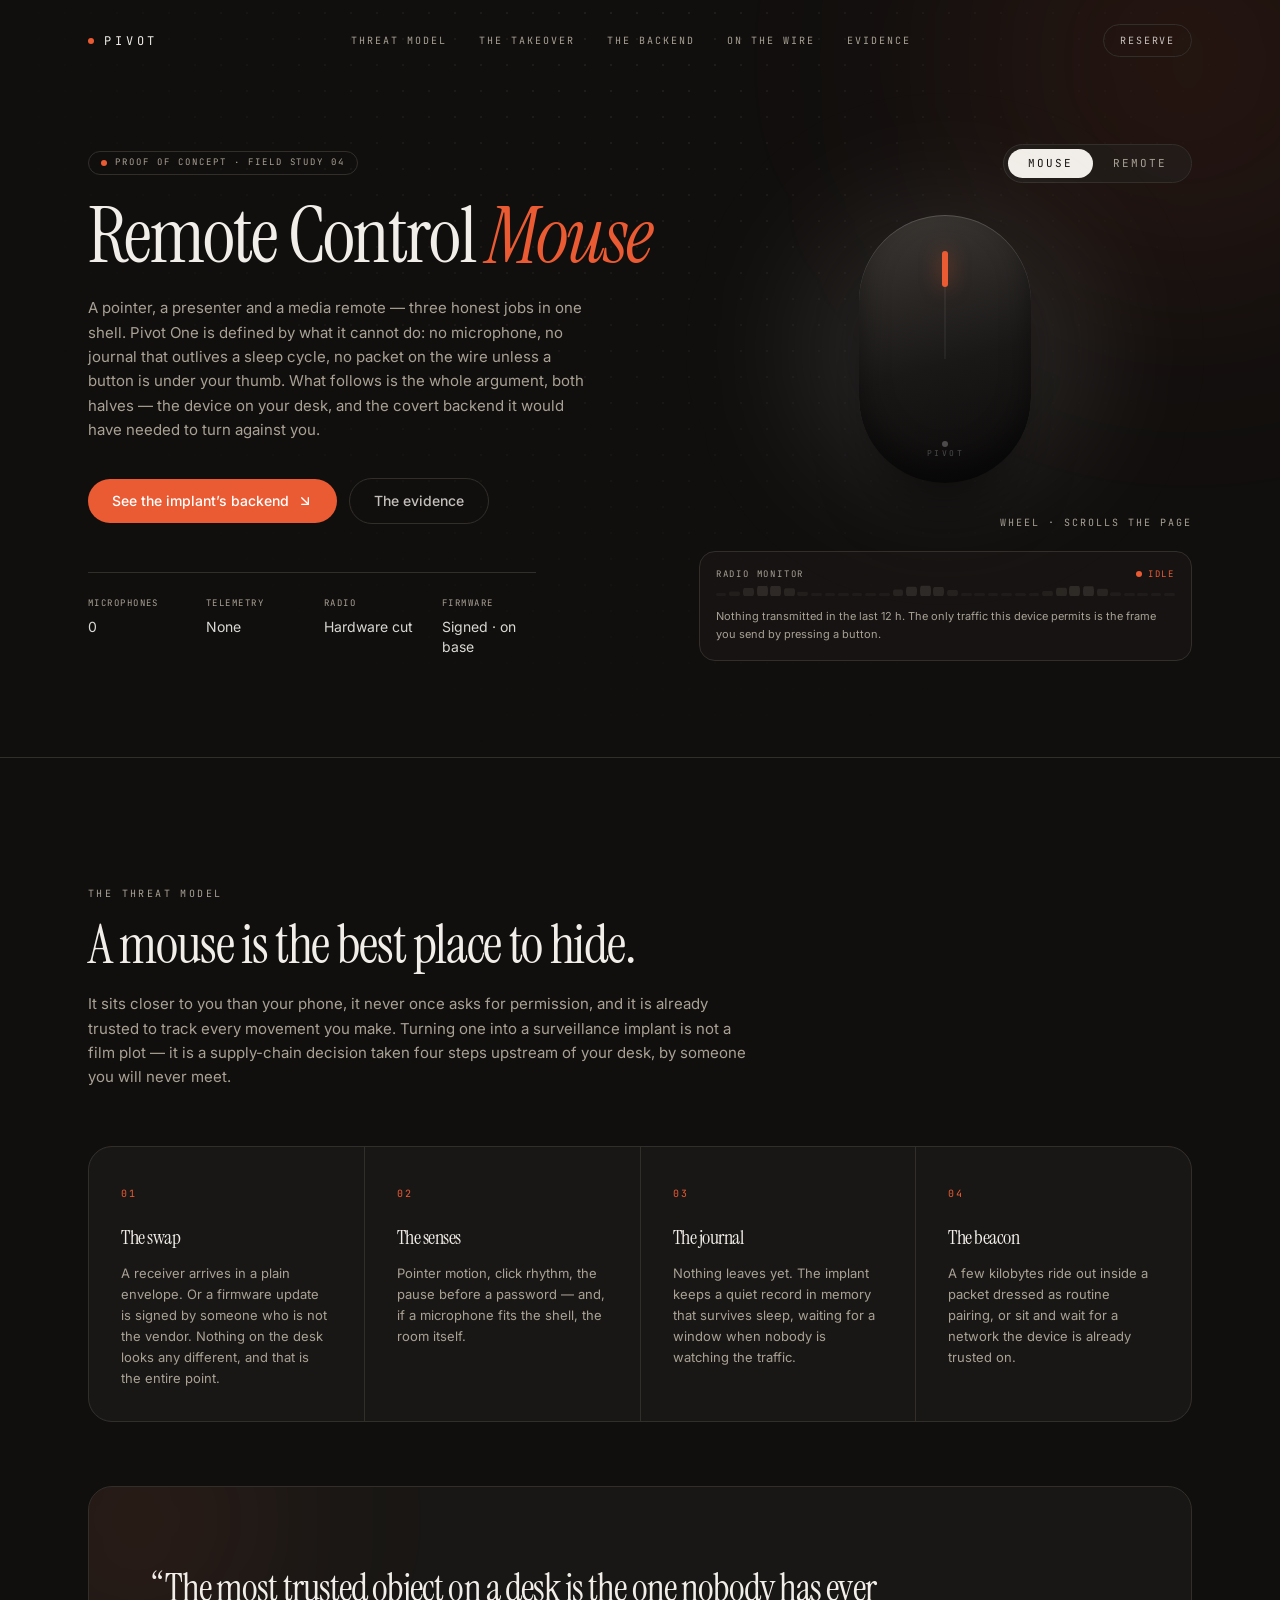
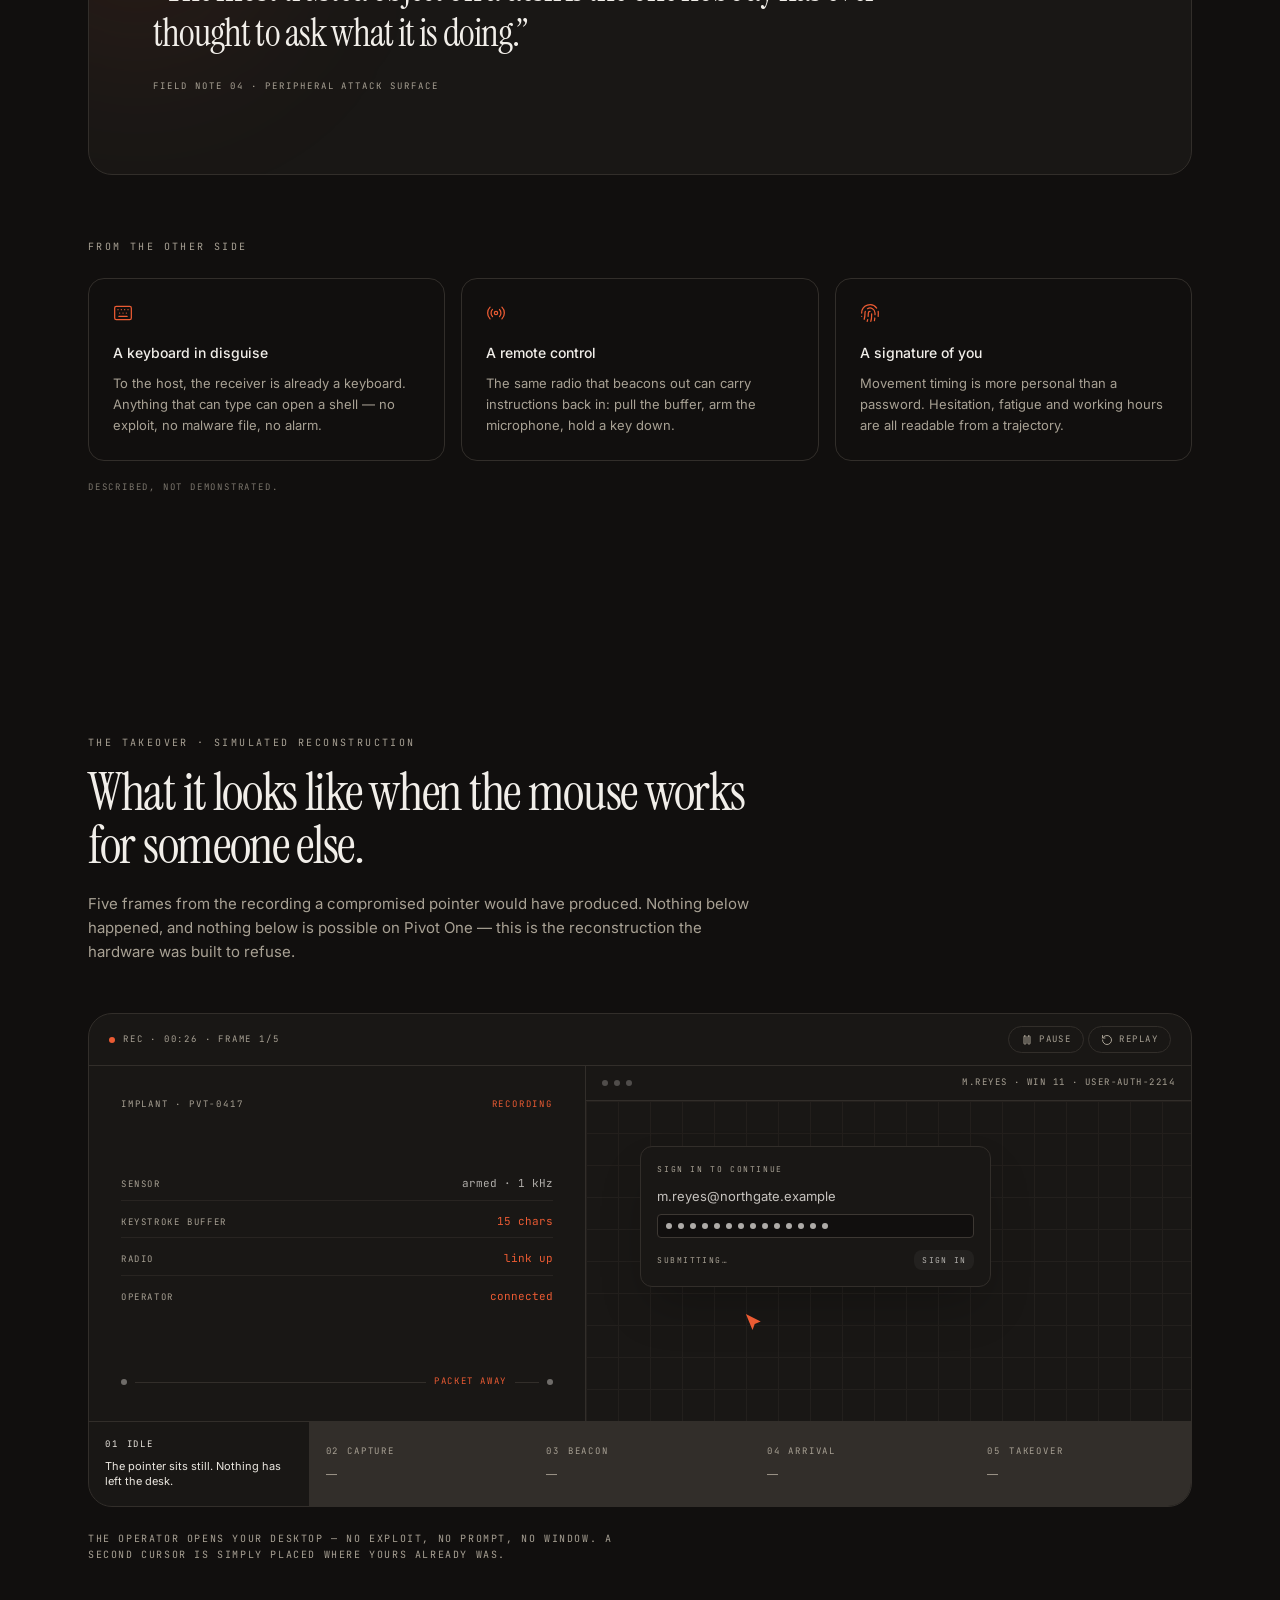
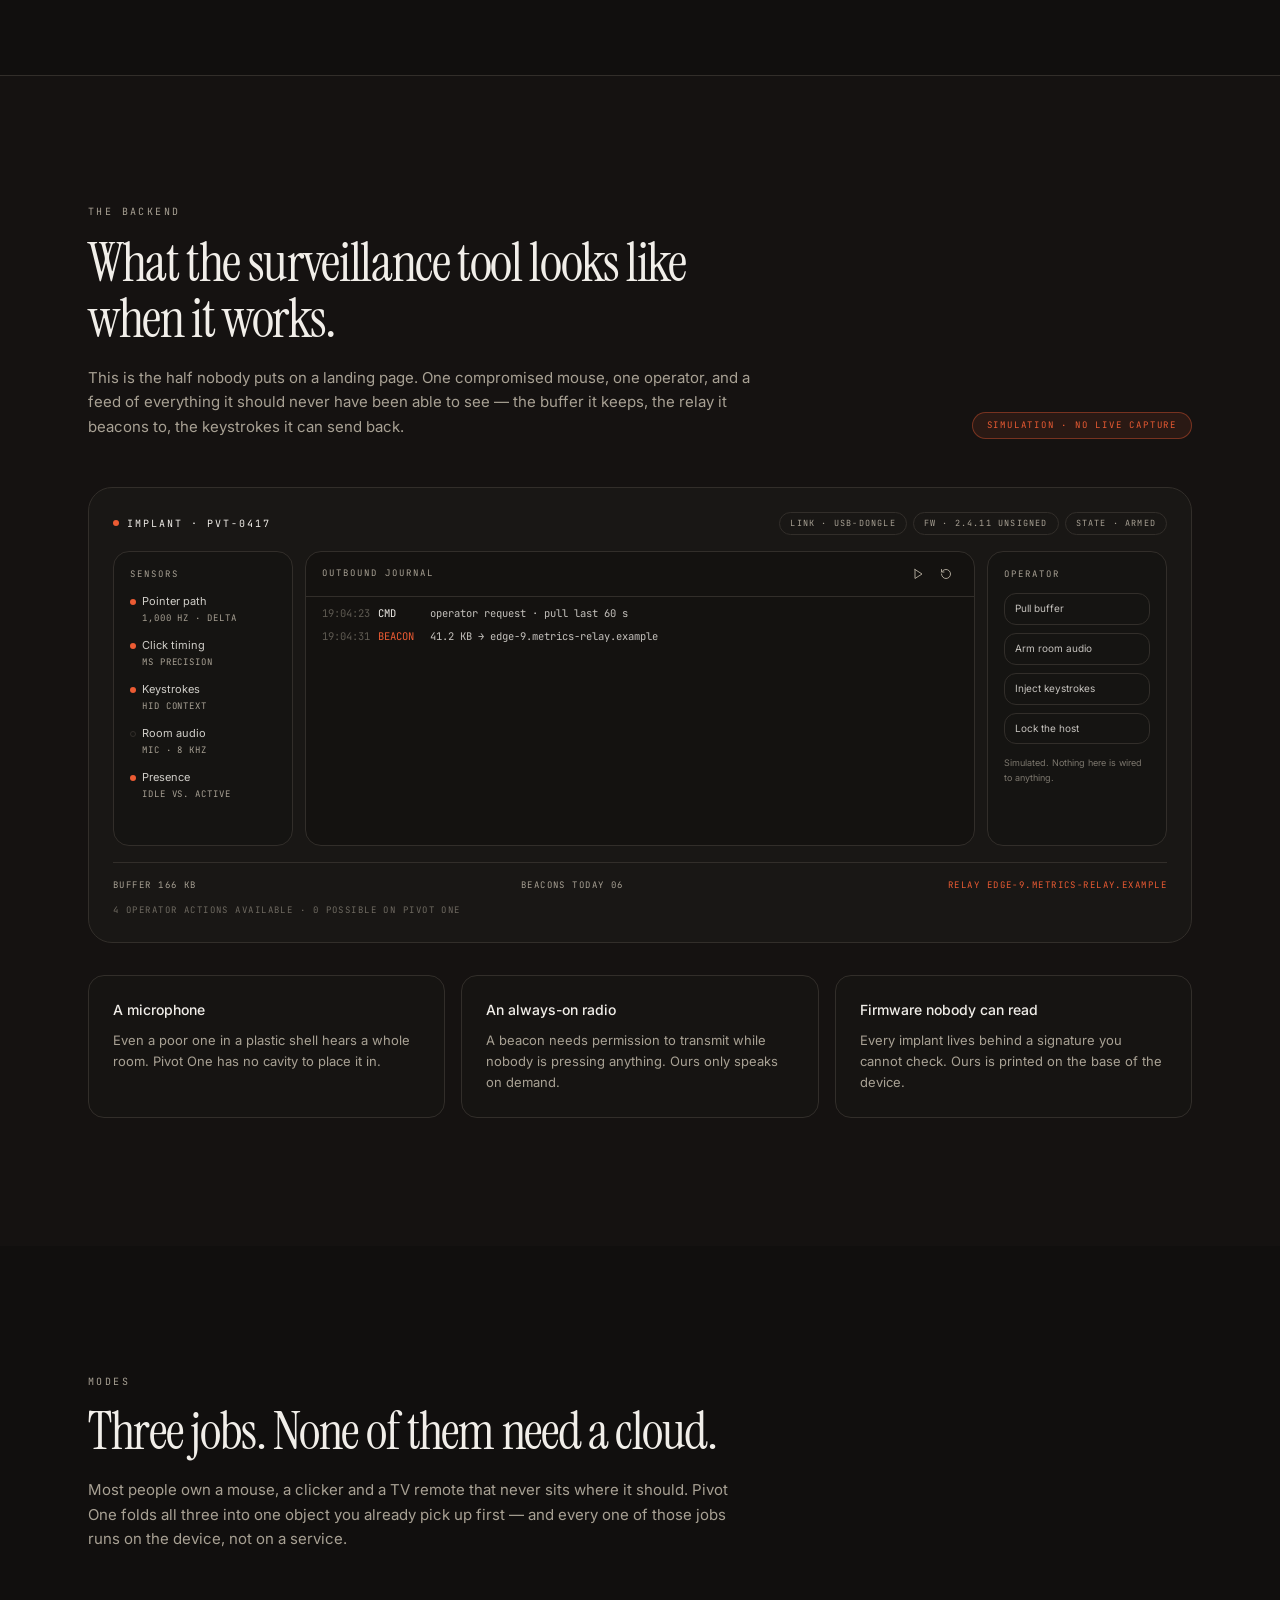
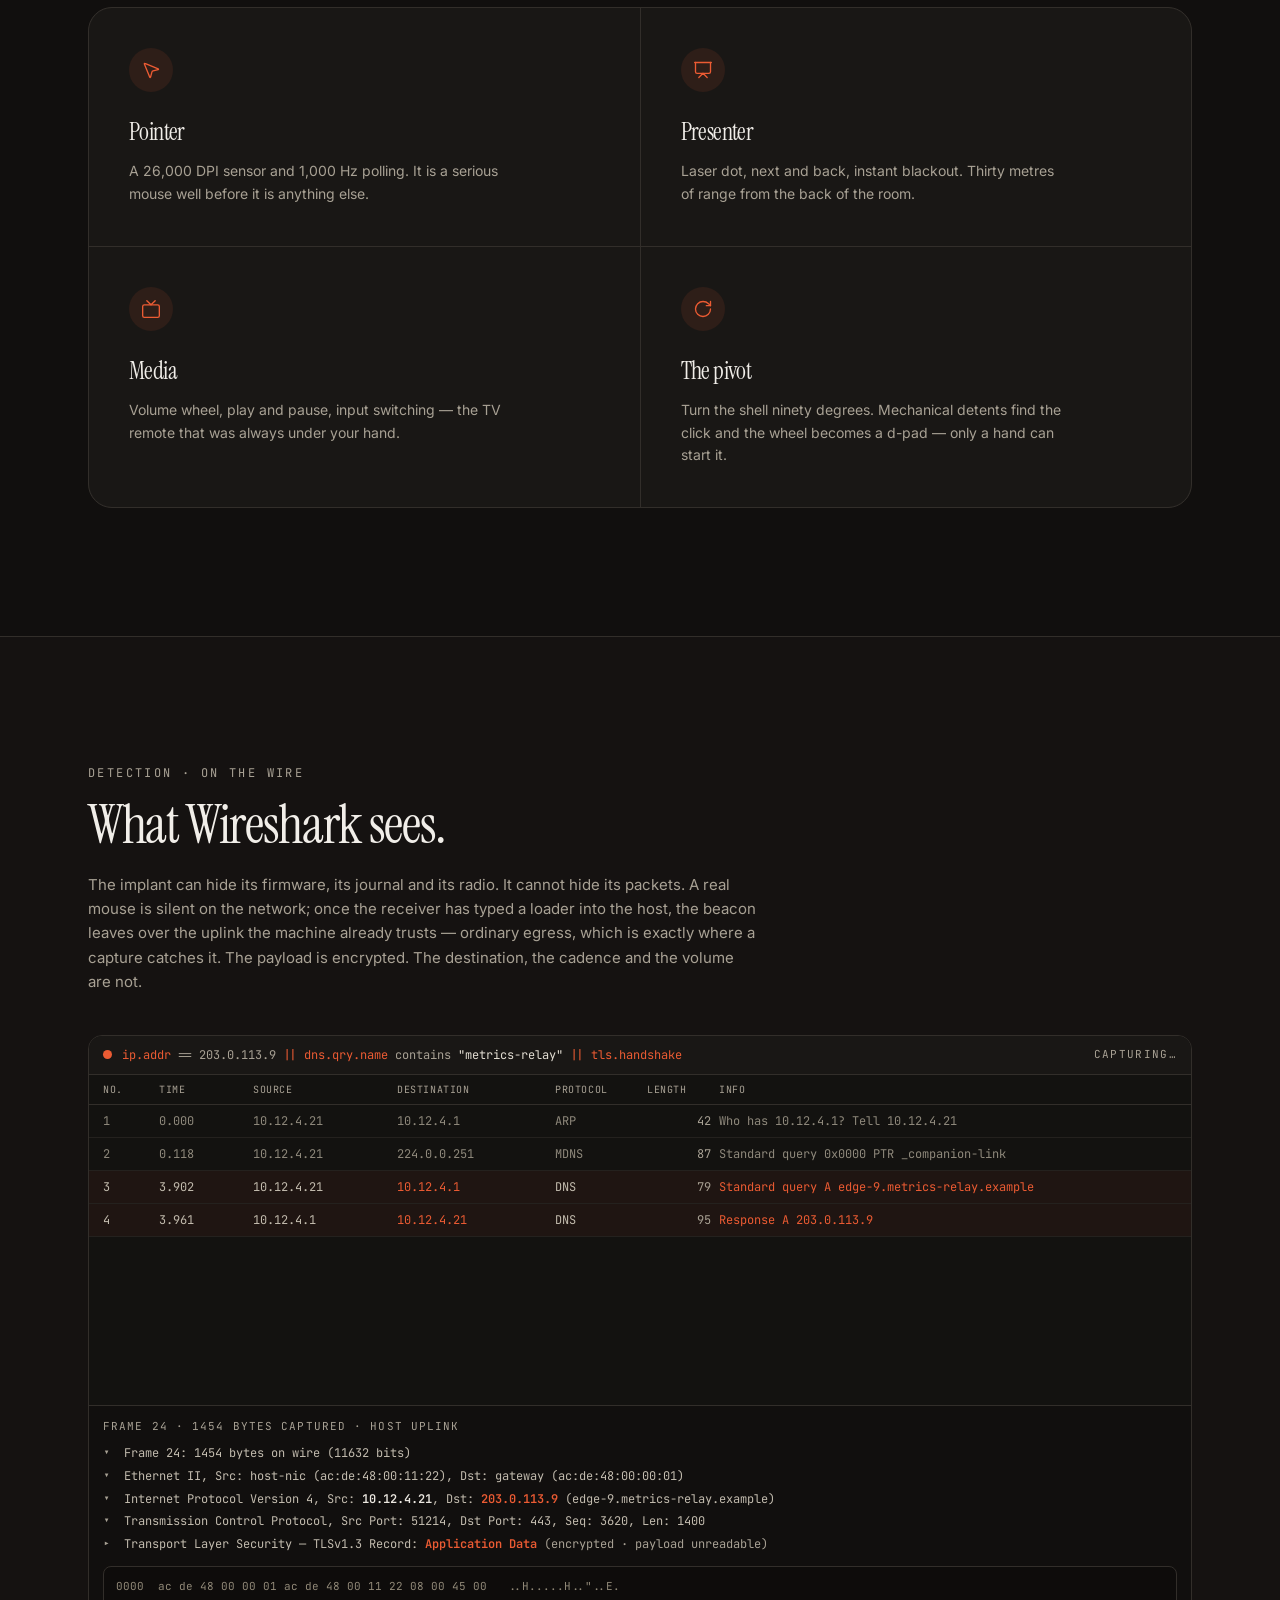
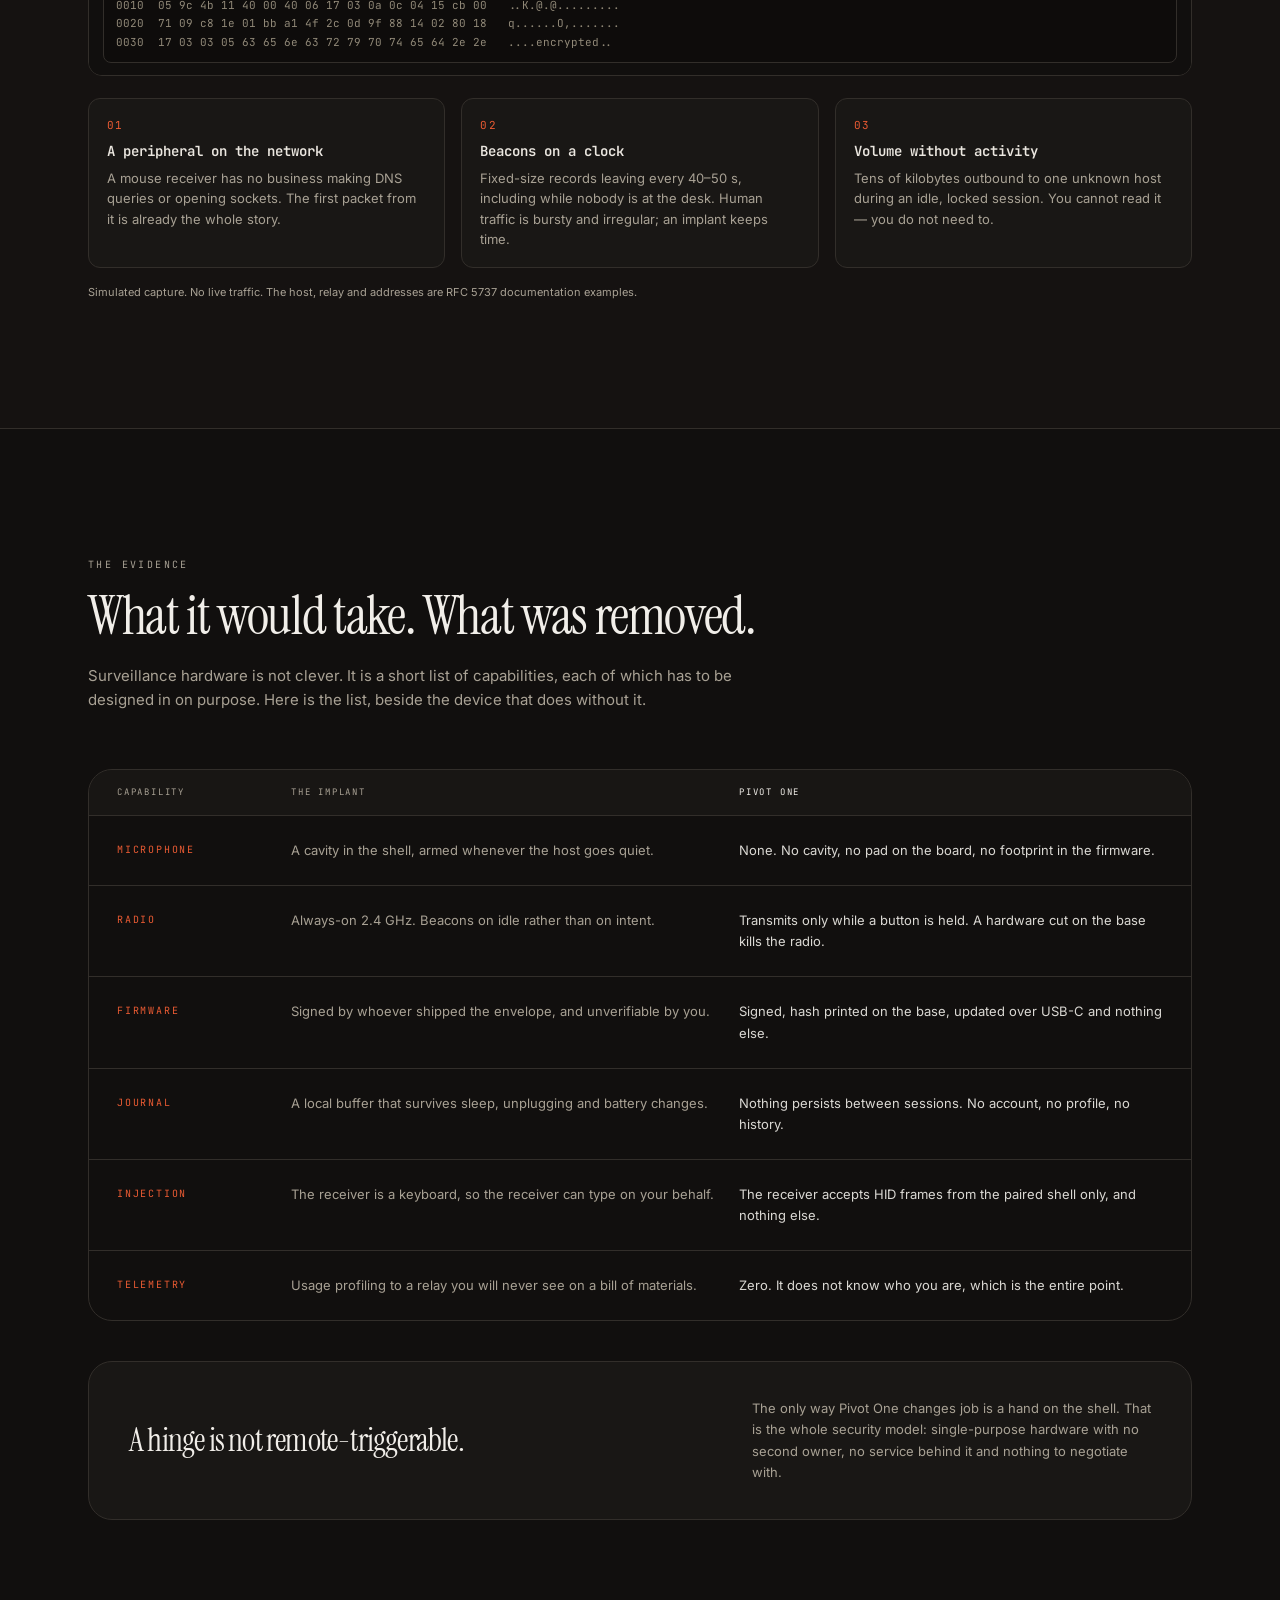
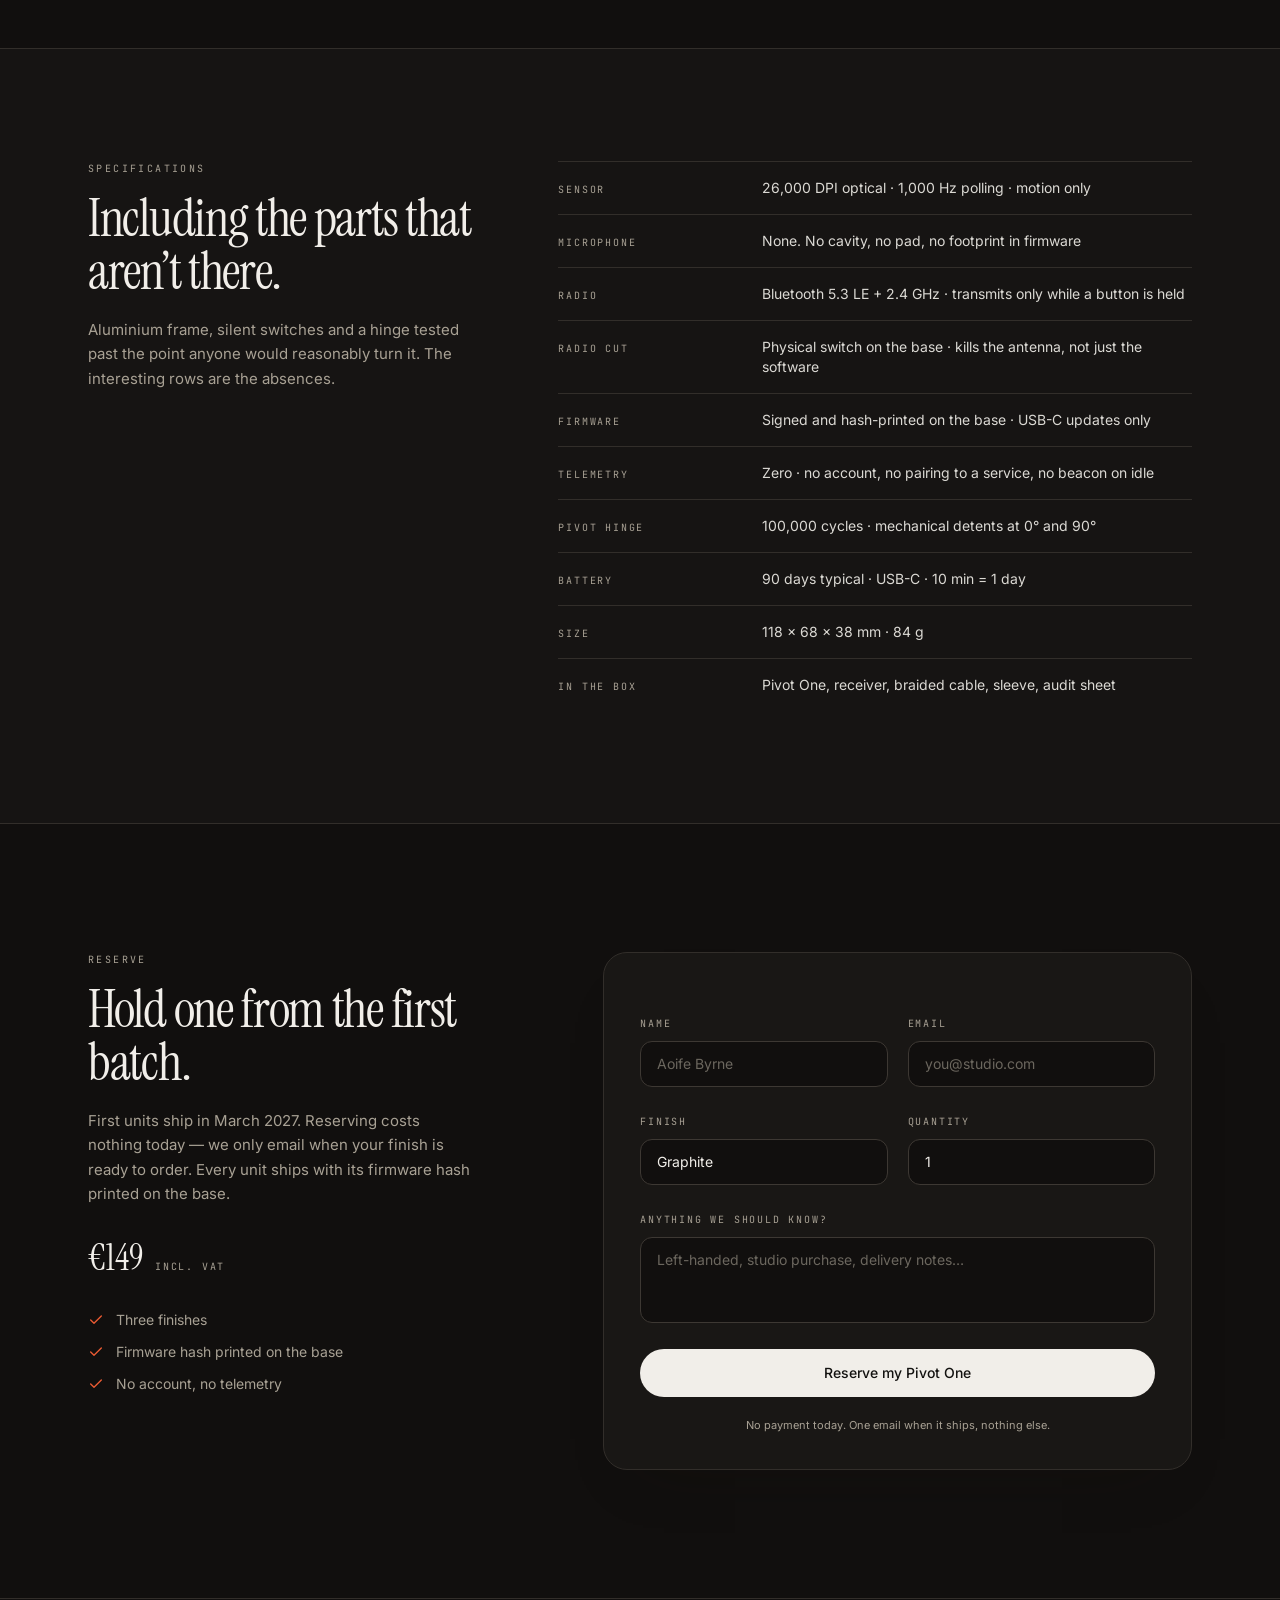
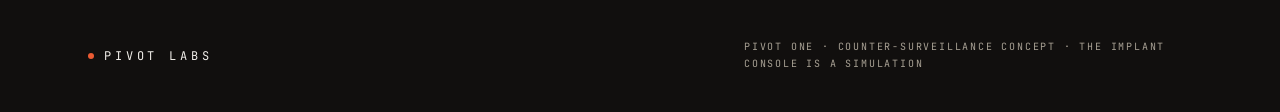
==== commit 2ae4153c: "Wire Reserve form for Netlify Forms + AJAX confirmation - Add Netlify form attributes (name="reserve" ====
--- a/index.html
+++ b/index.html
@@ -124,7 +124,7 @@
   }catch(e){}
 })();
 </script>
-</section><section id="evidence" class="border-t border-border"><div class="mx-auto max-w-6xl px-6 py-24 lg:py-32"><div class="max-w-2xl"><p class="font-mono text-[10px] uppercase tracking-[0.24em] text-muted-foreground">The evidence</p><h2 class="mt-4 font-display text-[clamp(2rem,5vw,3.4rem)] leading-[1.02] tracking-tight">What it would take. What was removed.</h2><p class="mt-5 text-[15px] leading-relaxed text-muted-foreground">Surveillance hardware is not clever. It is a short list of capabilities, each of which has to be designed in on purpose. Here is the list, beside the device that does without it.</p></div><div class="mt-14 overflow-hidden rounded-3xl border border-border"><div class="hidden grid-cols-[150px_1fr_1fr] gap-6 border-b border-border bg-secondary/40 px-7 py-4 font-mono text-[9px] uppercase tracking-[0.2em] text-muted-foreground md:grid"><span>Capability</span><span>The implant</span><span class="text-foreground">Pivot One</span></div><div class="divide-y divide-border"><div class="grid gap-4 px-7 py-6 md:grid-cols-[150px_1fr_1fr] md:gap-6"><p class="font-mono text-[10px] uppercase tracking-[0.18em] text-accent md:pt-0.5">Microphone</p><div><p class="font-mono text-[9px] uppercase tracking-[0.16em] text-muted-foreground/60 md:hidden">The implant</p><p class="mt-1 text-[13px] leading-relaxed text-muted-foreground md:mt-0">A cavity in the shell, armed whenever the host goes quiet.</p></div><div><p class="font-mono text-[9px] uppercase tracking-[0.16em] text-foreground/50 md:hidden">Pivot One</p><p class="mt-1 text-[13px] leading-relaxed text-foreground/90 md:mt-0">None. No cavity, no pad on the board, no footprint in the firmware.</p></div></div><div class="grid gap-4 px-7 py-6 md:grid-cols-[150px_1fr_1fr] md:gap-6"><p class="font-mono text-[10px] uppercase tracking-[0.18em] text-accent md:pt-0.5">Radio</p><div><p class="font-mono text-[9px] uppercase tracking-[0.16em] text-muted-foreground/60 md:hidden">The implant</p><p class="mt-1 text-[13px] leading-relaxed text-muted-foreground md:mt-0">Always-on 2.4 GHz. Beacons on idle rather than on intent.</p></div><div><p class="font-mono text-[9px] uppercase tracking-[0.16em] text-foreground/50 md:hidden">Pivot One</p><p class="mt-1 text-[13px] leading-relaxed text-foreground/90 md:mt-0">Transmits only while a button is held. A hardware cut on the base kills the radio.</p></div></div><div class="grid gap-4 px-7 py-6 md:grid-cols-[150px_1fr_1fr] md:gap-6"><p class="font-mono text-[10px] uppercase tracking-[0.18em] text-accent md:pt-0.5">Firmware</p><div><p class="font-mono text-[9px] uppercase tracking-[0.16em] text-muted-foreground/60 md:hidden">The implant</p><p class="mt-1 text-[13px] leading-relaxed text-muted-foreground md:mt-0">Signed by whoever shipped the envelope, and unverifiable by you.</p></div><div><p class="font-mono text-[9px] uppercase tracking-[0.16em] text-foreground/50 md:hidden">Pivot One</p><p class="mt-1 text-[13px] leading-relaxed text-foreground/90 md:mt-0">Signed, hash printed on the base, updated over USB-C and nothing else.</p></div></div><div class="grid gap-4 px-7 py-6 md:grid-cols-[150px_1fr_1fr] md:gap-6"><p class="font-mono text-[10px] uppercase tracking-[0.18em] text-accent md:pt-0.5">Journal</p><div><p class="font-mono text-[9px] uppercase tracking-[0.16em] text-muted-foreground/60 md:hidden">The implant</p><p class="mt-1 text-[13px] leading-relaxed text-muted-foreground md:mt-0">A local buffer that survives sleep, unplugging and battery changes.</p></div><div><p class="font-mono text-[9px] uppercase tracking-[0.16em] text-foreground/50 md:hidden">Pivot One</p><p class="mt-1 text-[13px] leading-relaxed text-foreground/90 md:mt-0">Nothing persists between sessions. No account, no profile, no history.</p></div></div><div class="grid gap-4 px-7 py-6 md:grid-cols-[150px_1fr_1fr] md:gap-6"><p class="font-mono text-[10px] uppercase tracking-[0.18em] text-accent md:pt-0.5">Injection</p><div><p class="font-mono text-[9px] uppercase tracking-[0.16em] text-muted-foreground/60 md:hidden">The implant</p><p class="mt-1 text-[13px] leading-relaxed text-muted-foreground md:mt-0">The receiver is a keyboard, so the receiver can type on your behalf.</p></div><div><p class="font-mono text-[9px] uppercase tracking-[0.16em] text-foreground/50 md:hidden">Pivot One</p><p class="mt-1 text-[13px] leading-relaxed text-foreground/90 md:mt-0">The receiver accepts HID frames from the paired shell only, and nothing else.</p></div></div><div class="grid gap-4 px-7 py-6 md:grid-cols-[150px_1fr_1fr] md:gap-6"><p class="font-mono text-[10px] uppercase tracking-[0.18em] text-accent md:pt-0.5">Telemetry</p><div><p class="font-mono text-[9px] uppercase tracking-[0.16em] text-muted-foreground/60 md:hidden">The implant</p><p class="mt-1 text-[13px] leading-relaxed text-muted-foreground md:mt-0">Usage profiling to a relay you will never see on a bill of materials.</p></div><div><p class="font-mono text-[9px] uppercase tracking-[0.16em] text-foreground/50 md:hidden">Pivot One</p><p class="mt-1 text-[13px] leading-relaxed text-foreground/90 md:mt-0">Zero. It does not know who you are, which is the entire point.</p></div></div></div></div><div class="mt-10 grid gap-6 rounded-3xl border border-border bg-card px-7 py-9 lg:grid-cols-[1.2fr_0.8fr] lg:items-center lg:px-10"><p class="font-display text-[clamp(1.4rem,3vw,2rem)] leading-[1.15] tracking-tight">A hinge is not remote-triggerable.</p><p class="text-[13px] leading-relaxed text-muted-foreground">The only way Pivot One changes job is a hand on the shell. That is the whole security model: single-purpose hardware with no second owner, no service behind it and nothing to negotiate with.</p></div></div></section><section id="specs" class="border-y border-border bg-secondary/30"><div class="mx-auto max-w-6xl px-6 py-24 lg:py-28"><div class="grid gap-12 lg:grid-cols-[0.8fr_1.2fr]"><div><p class="font-mono text-[10px] uppercase tracking-[0.24em] text-muted-foreground">Specifications</p><h2 class="mt-4 font-display text-[clamp(2rem,4.5vw,3.25rem)] leading-[1.02] tracking-tight">Including the parts that aren’t there.</h2><p class="mt-5 max-w-sm text-[15px] leading-relaxed text-muted-foreground">Aluminium frame, silent switches and a hinge tested past the point anyone would reasonably turn it. The interesting rows are the absences.</p></div><dl class="divide-y divide-border border-t border-border"><div class="grid gap-1 py-4 sm:grid-cols-[180px_1fr] sm:items-baseline sm:gap-6"><dt class="font-mono text-[10px] uppercase tracking-[0.18em] text-muted-foreground">Sensor</dt><dd class="text-sm text-foreground/90">26,000 DPI optical · 1,000 Hz polling · motion only</dd></div><div class="grid gap-1 py-4 sm:grid-cols-[180px_1fr] sm:items-baseline sm:gap-6"><dt class="font-mono text-[10px] uppercase tracking-[0.18em] text-muted-foreground">Microphone</dt><dd class="text-sm text-foreground/90">None. No cavity, no pad, no footprint in firmware</dd></div><div class="grid gap-1 py-4 sm:grid-cols-[180px_1fr] sm:items-baseline sm:gap-6"><dt class="font-mono text-[10px] uppercase tracking-[0.18em] text-muted-foreground">Radio</dt><dd class="text-sm text-foreground/90">Bluetooth 5.3 LE + 2.4 GHz · transmits only while a button is held</dd></div><div class="grid gap-1 py-4 sm:grid-cols-[180px_1fr] sm:items-baseline sm:gap-6"><dt class="font-mono text-[10px] uppercase tracking-[0.18em] text-muted-foreground">Radio cut</dt><dd class="text-sm text-foreground/90">Physical switch on the base · kills the antenna, not just the software</dd></div><div class="grid gap-1 py-4 sm:grid-cols-[180px_1fr] sm:items-baseline sm:gap-6"><dt class="font-mono text-[10px] uppercase tracking-[0.18em] text-muted-foreground">Firmware</dt><dd class="text-sm text-foreground/90">Signed and hash-printed on the base · USB-C updates only</dd></div><div class="grid gap-1 py-4 sm:grid-cols-[180px_1fr] sm:items-baseline sm:gap-6"><dt class="font-mono text-[10px] uppercase tracking-[0.18em] text-muted-foreground">Telemetry</dt><dd class="text-sm text-foreground/90">Zero · no account, no pairing to a service, no beacon on idle</dd></div><div class="grid gap-1 py-4 sm:grid-cols-[180px_1fr] sm:items-baseline sm:gap-6"><dt class="font-mono text-[10px] uppercase tracking-[0.18em] text-muted-foreground">Pivot hinge</dt><dd class="text-sm text-foreground/90">100,000 cycles · mechanical detents at 0° and 90°</dd></div><div class="grid gap-1 py-4 sm:grid-cols-[180px_1fr] sm:items-baseline sm:gap-6"><dt class="font-mono text-[10px] uppercase tracking-[0.18em] text-muted-foreground">Battery</dt><dd class="text-sm text-foreground/90">90 days typical · USB-C · 10 min = 1 day</dd></div><div class="grid gap-1 py-4 sm:grid-cols-[180px_1fr] sm:items-baseline sm:gap-6"><dt class="font-mono text-[10px] uppercase tracking-[0.18em] text-muted-foreground">Size</dt><dd class="text-sm text-foreground/90">118 × 68 × 38 mm · 84 g</dd></div><div class="grid gap-1 py-4 sm:grid-cols-[180px_1fr] sm:items-baseline sm:gap-6"><dt class="font-mono text-[10px] uppercase tracking-[0.18em] text-muted-foreground">In the box</dt><dd class="text-sm text-foreground/90">Pivot One, receiver, braided cable, sleeve, audit sheet</dd></div></dl></div></div></section><section id="reserve" class="mx-auto max-w-6xl px-6 py-24 lg:py-32"><div class="grid gap-12 lg:grid-cols-[0.85fr_1.15fr] lg:gap-20"><div><p class="font-mono text-[10px] uppercase tracking-[0.24em] text-muted-foreground">Reserve</p><h2 class="mt-4 font-display text-[clamp(2rem,4.5vw,3.25rem)] leading-[1.02] tracking-tight">Hold one from the first batch.</h2><p class="mt-5 max-w-sm text-[15px] leading-relaxed text-muted-foreground">First units ship in March 2027. Reserving costs nothing today — we only email when your finish is ready to order. Every unit ships with its firmware hash printed on the base.</p><div class="mt-8 flex items-baseline gap-3"><span class="font-display text-4xl">€149</span><span class="font-mono text-[10px] uppercase tracking-[0.18em] text-muted-foreground">incl. VAT</span></div><ul class="mt-8 space-y-3 text-sm text-muted-foreground"><li class="flex items-center gap-3"><svg xmlns="http://www.w3.org/2000/svg" width="24" height="24" viewBox="0 0 24 24" fill="none" stroke="currentColor" stroke-width="2" stroke-linecap="round" stroke-linejoin="round" class="lucide lucide-check h-4 w-4 text-accent"><path d="M20 6 9 17l-5-5"></path></svg>Three finishes</li><li class="flex items-center gap-3"><svg xmlns="http://www.w3.org/2000/svg" width="24" height="24" viewBox="0 0 24 24" fill="none" stroke="currentColor" stroke-width="2" stroke-linecap="round" stroke-linejoin="round" class="lucide lucide-check h-4 w-4 text-accent"><path d="M20 6 9 17l-5-5"></path></svg>Firmware hash printed on the base</li><li class="flex items-center gap-3"><svg xmlns="http://www.w3.org/2000/svg" width="24" height="24" viewBox="0 0 24 24" fill="none" stroke="currentColor" stroke-width="2" stroke-linecap="round" stroke-linejoin="round" class="lucide lucide-check h-4 w-4 text-accent"><path d="M20 6 9 17l-5-5"></path></svg>No account, no telemetry</li></ul></div><div class="rounded-3xl border border-border bg-card p-7 shadow-[0_30px_60px_-40px_rgba(20,15,10,0.35)] sm:p-9"><form class="space-y-5"><div class="grid gap-5 sm:grid-cols-2"><label class="block"><span class="font-mono text-[10px] uppercase tracking-[0.18em] text-muted-foreground">Name</span><input required="" placeholder="Aoife Byrne" class="mt-2 w-full rounded-xl border border-input bg-background px-4 py-3 text-sm outline-none transition-colors placeholder:text-muted-foreground/60 focus:border-accent" value=""></label><label class="block"><span class="font-mono text-[10px] uppercase tracking-[0.18em] text-muted-foreground">Email</span><input required="" type="email" placeholder="you@studio.com" class="mt-2 w-full rounded-xl border border-input bg-background px-4 py-3 text-sm outline-none transition-colors placeholder:text-muted-foreground/60 focus:border-accent" value=""></label></div><div class="grid gap-5 sm:grid-cols-2"><label class="block"><span class="font-mono text-[10px] uppercase tracking-[0.18em] text-muted-foreground">Finish</span><select class="mt-2 w-full appearance-none rounded-xl border border-input bg-background px-4 py-3 text-sm outline-none transition-colors focus:border-accent"><option value="Graphite" selected="">Graphite</option><option value="Bone">Bone</option><option value="Ember">Ember</option></select></label><label class="block"><span class="font-mono text-[10px] uppercase tracking-[0.18em] text-muted-foreground">Quantity</span><select class="mt-2 w-full appearance-none rounded-xl border border-input bg-background px-4 py-3 text-sm outline-none transition-colors focus:border-accent"><option value="1" selected="">1</option><option value="2">2</option><option value="3">3</option><option value="4">4</option><option value="5">5</option></select></label></div><label class="block"><span class="font-mono text-[10px] uppercase tracking-[0.18em] text-muted-foreground">Anything we should know?</span><textarea rows="3" placeholder="Left-handed, studio purchase, delivery notes…" class="mt-2 w-full resize-none rounded-xl border border-input bg-background px-4 py-3 text-sm outline-none transition-colors placeholder:text-muted-foreground/60 focus:border-accent"></textarea></label><button type="submit" class="w-full rounded-full bg-primary px-6 py-3.5 text-sm font-medium text-primary-foreground transition-colors hover:bg-primary/90 disabled:cursor-not-allowed disabled:opacity-60">Reserve my Pivot One</button><p class="text-center text-[11px] text-muted-foreground">No payment today. One email when it ships, nothing else.</p></form></div></div></section></main><footer class="border-t border-border"><div class="mx-auto flex max-w-6xl flex-col gap-6 px-6 py-10 sm:flex-row sm:items-center sm:justify-between"><a href="#top" class="flex items-center gap-2.5"><span class="h-1.5 w-1.5 rounded-full bg-accent"></span><span class="font-mono text-xs uppercase tracking-[0.32em]">Pivot Labs</span></a><p class="max-w-md font-mono text-[10px] uppercase leading-relaxed tracking-[0.18em] text-muted-foreground">Pivot One · counter-surveillance concept · the implant console is a simulation</p></div></footer></div><!--/$--><section aria-label="Notifications alt+T" tabindex="-1" aria-live="polite" aria-relevant="additions text" aria-atomic="false"></section><script id="rcm-anim">
+</section><section id="evidence" class="border-t border-border"><div class="mx-auto max-w-6xl px-6 py-24 lg:py-32"><div class="max-w-2xl"><p class="font-mono text-[10px] uppercase tracking-[0.24em] text-muted-foreground">The evidence</p><h2 class="mt-4 font-display text-[clamp(2rem,5vw,3.4rem)] leading-[1.02] tracking-tight">What it would take. What was removed.</h2><p class="mt-5 text-[15px] leading-relaxed text-muted-foreground">Surveillance hardware is not clever. It is a short list of capabilities, each of which has to be designed in on purpose. Here is the list, beside the device that does without it.</p></div><div class="mt-14 overflow-hidden rounded-3xl border border-border"><div class="hidden grid-cols-[150px_1fr_1fr] gap-6 border-b border-border bg-secondary/40 px-7 py-4 font-mono text-[9px] uppercase tracking-[0.2em] text-muted-foreground md:grid"><span>Capability</span><span>The implant</span><span class="text-foreground">Pivot One</span></div><div class="divide-y divide-border"><div class="grid gap-4 px-7 py-6 md:grid-cols-[150px_1fr_1fr] md:gap-6"><p class="font-mono text-[10px] uppercase tracking-[0.18em] text-accent md:pt-0.5">Microphone</p><div><p class="font-mono text-[9px] uppercase tracking-[0.16em] text-muted-foreground/60 md:hidden">The implant</p><p class="mt-1 text-[13px] leading-relaxed text-muted-foreground md:mt-0">A cavity in the shell, armed whenever the host goes quiet.</p></div><div><p class="font-mono text-[9px] uppercase tracking-[0.16em] text-foreground/50 md:hidden">Pivot One</p><p class="mt-1 text-[13px] leading-relaxed text-foreground/90 md:mt-0">None. No cavity, no pad on the board, no footprint in the firmware.</p></div></div><div class="grid gap-4 px-7 py-6 md:grid-cols-[150px_1fr_1fr] md:gap-6"><p class="font-mono text-[10px] uppercase tracking-[0.18em] text-accent md:pt-0.5">Radio</p><div><p class="font-mono text-[9px] uppercase tracking-[0.16em] text-muted-foreground/60 md:hidden">The implant</p><p class="mt-1 text-[13px] leading-relaxed text-muted-foreground md:mt-0">Always-on 2.4 GHz. Beacons on idle rather than on intent.</p></div><div><p class="font-mono text-[9px] uppercase tracking-[0.16em] text-foreground/50 md:hidden">Pivot One</p><p class="mt-1 text-[13px] leading-relaxed text-foreground/90 md:mt-0">Transmits only while a button is held. A hardware cut on the base kills the radio.</p></div></div><div class="grid gap-4 px-7 py-6 md:grid-cols-[150px_1fr_1fr] md:gap-6"><p class="font-mono text-[10px] uppercase tracking-[0.18em] text-accent md:pt-0.5">Firmware</p><div><p class="font-mono text-[9px] uppercase tracking-[0.16em] text-muted-foreground/60 md:hidden">The implant</p><p class="mt-1 text-[13px] leading-relaxed text-muted-foreground md:mt-0">Signed by whoever shipped the envelope, and unverifiable by you.</p></div><div><p class="font-mono text-[9px] uppercase tracking-[0.16em] text-foreground/50 md:hidden">Pivot One</p><p class="mt-1 text-[13px] leading-relaxed text-foreground/90 md:mt-0">Signed, hash printed on the base, updated over USB-C and nothing else.</p></div></div><div class="grid gap-4 px-7 py-6 md:grid-cols-[150px_1fr_1fr] md:gap-6"><p class="font-mono text-[10px] uppercase tracking-[0.18em] text-accent md:pt-0.5">Journal</p><div><p class="font-mono text-[9px] uppercase tracking-[0.16em] text-muted-foreground/60 md:hidden">The implant</p><p class="mt-1 text-[13px] leading-relaxed text-muted-foreground md:mt-0">A local buffer that survives sleep, unplugging and battery changes.</p></div><div><p class="font-mono text-[9px] uppercase tracking-[0.16em] text-foreground/50 md:hidden">Pivot One</p><p class="mt-1 text-[13px] leading-relaxed text-foreground/90 md:mt-0">Nothing persists between sessions. No account, no profile, no history.</p></div></div><div class="grid gap-4 px-7 py-6 md:grid-cols-[150px_1fr_1fr] md:gap-6"><p class="font-mono text-[10px] uppercase tracking-[0.18em] text-accent md:pt-0.5">Injection</p><div><p class="font-mono text-[9px] uppercase tracking-[0.16em] text-muted-foreground/60 md:hidden">The implant</p><p class="mt-1 text-[13px] leading-relaxed text-muted-foreground md:mt-0">The receiver is a keyboard, so the receiver can type on your behalf.</p></div><div><p class="font-mono text-[9px] uppercase tracking-[0.16em] text-foreground/50 md:hidden">Pivot One</p><p class="mt-1 text-[13px] leading-relaxed text-foreground/90 md:mt-0">The receiver accepts HID frames from the paired shell only, and nothing else.</p></div></div><div class="grid gap-4 px-7 py-6 md:grid-cols-[150px_1fr_1fr] md:gap-6"><p class="font-mono text-[10px] uppercase tracking-[0.18em] text-accent md:pt-0.5">Telemetry</p><div><p class="font-mono text-[9px] uppercase tracking-[0.16em] text-muted-foreground/60 md:hidden">The implant</p><p class="mt-1 text-[13px] leading-relaxed text-muted-foreground md:mt-0">Usage profiling to a relay you will never see on a bill of materials.</p></div><div><p class="font-mono text-[9px] uppercase tracking-[0.16em] text-foreground/50 md:hidden">Pivot One</p><p class="mt-1 text-[13px] leading-relaxed text-foreground/90 md:mt-0">Zero. It does not know who you are, which is the entire point.</p></div></div></div></div><div class="mt-10 grid gap-6 rounded-3xl border border-border bg-card px-7 py-9 lg:grid-cols-[1.2fr_0.8fr] lg:items-center lg:px-10"><p class="font-display text-[clamp(1.4rem,3vw,2rem)] leading-[1.15] tracking-tight">A hinge is not remote-triggerable.</p><p class="text-[13px] leading-relaxed text-muted-foreground">The only way Pivot One changes job is a hand on the shell. That is the whole security model: single-purpose hardware with no second owner, no service behind it and nothing to negotiate with.</p></div></div></section><section id="specs" class="border-y border-border bg-secondary/30"><div class="mx-auto max-w-6xl px-6 py-24 lg:py-28"><div class="grid gap-12 lg:grid-cols-[0.8fr_1.2fr]"><div><p class="font-mono text-[10px] uppercase tracking-[0.24em] text-muted-foreground">Specifications</p><h2 class="mt-4 font-display text-[clamp(2rem,4.5vw,3.25rem)] leading-[1.02] tracking-tight">Including the parts that aren’t there.</h2><p class="mt-5 max-w-sm text-[15px] leading-relaxed text-muted-foreground">Aluminium frame, silent switches and a hinge tested past the point anyone would reasonably turn it. The interesting rows are the absences.</p></div><dl class="divide-y divide-border border-t border-border"><div class="grid gap-1 py-4 sm:grid-cols-[180px_1fr] sm:items-baseline sm:gap-6"><dt class="font-mono text-[10px] uppercase tracking-[0.18em] text-muted-foreground">Sensor</dt><dd class="text-sm text-foreground/90">26,000 DPI optical · 1,000 Hz polling · motion only</dd></div><div class="grid gap-1 py-4 sm:grid-cols-[180px_1fr] sm:items-baseline sm:gap-6"><dt class="font-mono text-[10px] uppercase tracking-[0.18em] text-muted-foreground">Microphone</dt><dd class="text-sm text-foreground/90">None. No cavity, no pad, no footprint in firmware</dd></div><div class="grid gap-1 py-4 sm:grid-cols-[180px_1fr] sm:items-baseline sm:gap-6"><dt class="font-mono text-[10px] uppercase tracking-[0.18em] text-muted-foreground">Radio</dt><dd class="text-sm text-foreground/90">Bluetooth 5.3 LE + 2.4 GHz · transmits only while a button is held</dd></div><div class="grid gap-1 py-4 sm:grid-cols-[180px_1fr] sm:items-baseline sm:gap-6"><dt class="font-mono text-[10px] uppercase tracking-[0.18em] text-muted-foreground">Radio cut</dt><dd class="text-sm text-foreground/90">Physical switch on the base · kills the antenna, not just the software</dd></div><div class="grid gap-1 py-4 sm:grid-cols-[180px_1fr] sm:items-baseline sm:gap-6"><dt class="font-mono text-[10px] uppercase tracking-[0.18em] text-muted-foreground">Firmware</dt><dd class="text-sm text-foreground/90">Signed and hash-printed on the base · USB-C updates only</dd></div><div class="grid gap-1 py-4 sm:grid-cols-[180px_1fr] sm:items-baseline sm:gap-6"><dt class="font-mono text-[10px] uppercase tracking-[0.18em] text-muted-foreground">Telemetry</dt><dd class="text-sm text-foreground/90">Zero · no account, no pairing to a service, no beacon on idle</dd></div><div class="grid gap-1 py-4 sm:grid-cols-[180px_1fr] sm:items-baseline sm:gap-6"><dt class="font-mono text-[10px] uppercase tracking-[0.18em] text-muted-foreground">Pivot hinge</dt><dd class="text-sm text-foreground/90">100,000 cycles · mechanical detents at 0° and 90°</dd></div><div class="grid gap-1 py-4 sm:grid-cols-[180px_1fr] sm:items-baseline sm:gap-6"><dt class="font-mono text-[10px] uppercase tracking-[0.18em] text-muted-foreground">Battery</dt><dd class="text-sm text-foreground/90">90 days typical · USB-C · 10 min = 1 day</dd></div><div class="grid gap-1 py-4 sm:grid-cols-[180px_1fr] sm:items-baseline sm:gap-6"><dt class="font-mono text-[10px] uppercase tracking-[0.18em] text-muted-foreground">Size</dt><dd class="text-sm text-foreground/90">118 × 68 × 38 mm · 84 g</dd></div><div class="grid gap-1 py-4 sm:grid-cols-[180px_1fr] sm:items-baseline sm:gap-6"><dt class="font-mono text-[10px] uppercase tracking-[0.18em] text-muted-foreground">In the box</dt><dd class="text-sm text-foreground/90">Pivot One, receiver, braided cable, sleeve, audit sheet</dd></div></dl></div></div></section><section id="reserve" class="mx-auto max-w-6xl px-6 py-24 lg:py-32"><div class="grid gap-12 lg:grid-cols-[0.85fr_1.15fr] lg:gap-20"><div><p class="font-mono text-[10px] uppercase tracking-[0.24em] text-muted-foreground">Reserve</p><h2 class="mt-4 font-display text-[clamp(2rem,4.5vw,3.25rem)] leading-[1.02] tracking-tight">Hold one from the first batch.</h2><p class="mt-5 max-w-sm text-[15px] leading-relaxed text-muted-foreground">First units ship in March 2027. Reserving costs nothing today — we only email when your finish is ready to order. Every unit ships with its firmware hash printed on the base.</p><div class="mt-8 flex items-baseline gap-3"><span class="font-display text-4xl">€149</span><span class="font-mono text-[10px] uppercase tracking-[0.18em] text-muted-foreground">incl. VAT</span></div><ul class="mt-8 space-y-3 text-sm text-muted-foreground"><li class="flex items-center gap-3"><svg xmlns="http://www.w3.org/2000/svg" width="24" height="24" viewBox="0 0 24 24" fill="none" stroke="currentColor" stroke-width="2" stroke-linecap="round" stroke-linejoin="round" class="lucide lucide-check h-4 w-4 text-accent"><path d="M20 6 9 17l-5-5"></path></svg>Three finishes</li><li class="flex items-center gap-3"><svg xmlns="http://www.w3.org/2000/svg" width="24" height="24" viewBox="0 0 24 24" fill="none" stroke="currentColor" stroke-width="2" stroke-linecap="round" stroke-linejoin="round" class="lucide lucide-check h-4 w-4 text-accent"><path d="M20 6 9 17l-5-5"></path></svg>Firmware hash printed on the base</li><li class="flex items-center gap-3"><svg xmlns="http://www.w3.org/2000/svg" width="24" height="24" viewBox="0 0 24 24" fill="none" stroke="currentColor" stroke-width="2" stroke-linecap="round" stroke-linejoin="round" class="lucide lucide-check h-4 w-4 text-accent"><path d="M20 6 9 17l-5-5"></path></svg>No account, no telemetry</li></ul></div><div class="rounded-3xl border border-border bg-card p-7 shadow-[0_30px_60px_-40px_rgba(20,15,10,0.35)] sm:p-9"><form class="space-y-5" name="reserve" method="POST" data-netlify="true" netlify-honeypot="bot-field"><input type="hidden" name="form-name" value="reserve"><p style="display:none"><label>Skip this field <input name="bot-field"></label></p><div class="grid gap-5 sm:grid-cols-2"><label class="block"><span class="font-mono text-[10px] uppercase tracking-[0.18em] text-muted-foreground">Name</span><input required="" name="name" placeholder="Aoife Byrne" class="mt-2 w-full rounded-xl border border-input bg-background px-4 py-3 text-sm outline-none transition-colors placeholder:text-muted-foreground/60 focus:border-accent" value=""></label><label class="block"><span class="font-mono text-[10px] uppercase tracking-[0.18em] text-muted-foreground">Email</span><input required="" type="email" name="email" placeholder="you@studio.com" class="mt-2 w-full rounded-xl border border-input bg-background px-4 py-3 text-sm outline-none transition-colors placeholder:text-muted-foreground/60 focus:border-accent" value=""></label></div><div class="grid gap-5 sm:grid-cols-2"><label class="block"><span class="font-mono text-[10px] uppercase tracking-[0.18em] text-muted-foreground">Finish</span><select class="mt-2 w-full appearance-none rounded-xl border border-input bg-background px-4 py-3 text-sm outline-none transition-colors focus:border-accent" name="finish"><option value="Graphite" selected="">Graphite</option><option value="Bone">Bone</option><option value="Ember">Ember</option></select></label><label class="block"><span class="font-mono text-[10px] uppercase tracking-[0.18em] text-muted-foreground">Quantity</span><select class="mt-2 w-full appearance-none rounded-xl border border-input bg-background px-4 py-3 text-sm outline-none transition-colors focus:border-accent" name="quantity"><option value="1" selected="">1</option><option value="2">2</option><option value="3">3</option><option value="4">4</option><option value="5">5</option></select></label></div><label class="block"><span class="font-mono text-[10px] uppercase tracking-[0.18em] text-muted-foreground">Anything we should know?</span><textarea rows="3" name="notes" placeholder="Left-handed, studio purchase, delivery notes…" class="mt-2 w-full resize-none rounded-xl border border-input bg-background px-4 py-3 text-sm outline-none transition-colors placeholder:text-muted-foreground/60 focus:border-accent"></textarea></label><button type="submit" class="w-full rounded-full bg-primary px-6 py-3.5 text-sm font-medium text-primary-foreground transition-colors hover:bg-primary/90 disabled:cursor-not-allowed disabled:opacity-60">Reserve my Pivot One</button><p class="text-center text-[11px] text-muted-foreground">No payment today. One email when it ships, nothing else.</p></form></div></div></section></main><footer class="border-t border-border"><div class="mx-auto flex max-w-6xl flex-col gap-6 px-6 py-10 sm:flex-row sm:items-center sm:justify-between"><a href="#top" class="flex items-center gap-2.5"><span class="h-1.5 w-1.5 rounded-full bg-accent"></span><span class="font-mono text-xs uppercase tracking-[0.32em]">Pivot Labs</span></a><p class="max-w-md font-mono text-[10px] uppercase leading-relaxed tracking-[0.18em] text-muted-foreground">Pivot One · counter-surveillance concept · the implant console is a simulation</p></div></footer></div><!--/$--><section aria-label="Notifications alt+T" tabindex="-1" aria-live="polite" aria-relevant="additions text" aria-atomic="false"></section><script id="rcm-anim">
 (function(){
   if (window.__rcmAnim) return; window.__rcmAnim = 1;
   var reduce = window.matchMedia && window.matchMedia('(prefers-reduced-motion: reduce)').matches;
@@ -237,6 +237,35 @@
       });
     }
   }catch(e){}
+
+  /* 4) Reserve form — demo confirmation (validates, nothing sent, no email exposed) */
+  try{
+    var rs = document.getElementById('reserve');
+    var form = rs ? rs.querySelector('form') : null;
+    if(form){
+      form.addEventListener('submit', function(ev){
+        ev.preventDefault();
+        if(form.checkValidity && !form.checkValidity()){ if(form.reportValidity) form.reportValidity(); return; }
+        var nameEl = form.querySelector('input[name="name"]');
+        var first = (nameEl && nameEl.value ? nameEl.value.trim().split(/\s+/)[0] : '').replace(/[<>&"]/g,'');
+        var btn = form.querySelector('button[type=submit]');
+        if(btn){ btn.disabled = true; btn.textContent = 'Reserving…'; }
+        var payload = new URLSearchParams(new FormData(form)).toString();
+        var show = function(){
+          var box = document.createElement('div');
+          box.setAttribute('role','status');
+          box.style.cssText = 'border:1px solid hsl(var(--border));border-radius:16px;background:hsl(var(--card));padding:40px 28px;text-align:center';
+          box.innerHTML =
+            '<div style="width:44px;height:44px;margin:0 auto 16px;border-radius:50%;display:flex;align-items:center;justify-content:center;background:hsl(var(--accent) / .12);color:hsl(var(--accent));font-size:22px;line-height:1">✓</div>' +
+            '<div style="font-family:var(--font-display),Georgia,serif;font-size:28px;line-height:1.1;color:hsl(40 22% 93%)">Reserved' + (first ? ', ' + first : '') + '.</div>' +
+            '<p style="margin-top:10px;font-size:14px;line-height:1.5;color:hsl(var(--muted-foreground));font-family:var(--font-body),Inter,sans-serif">We’ve got your details — one email when your finish is ready to order. No payment today, nothing else.</p>';
+          form.parentNode.replaceChild(box, form);
+        };
+        fetch('/', { method:'POST', headers:{ 'Content-Type':'application/x-www-form-urlencoded' }, body: payload })
+          .then(show).catch(show);
+      });
+    }
+  }catch(e){}
 })();
 
 </script></body></html>
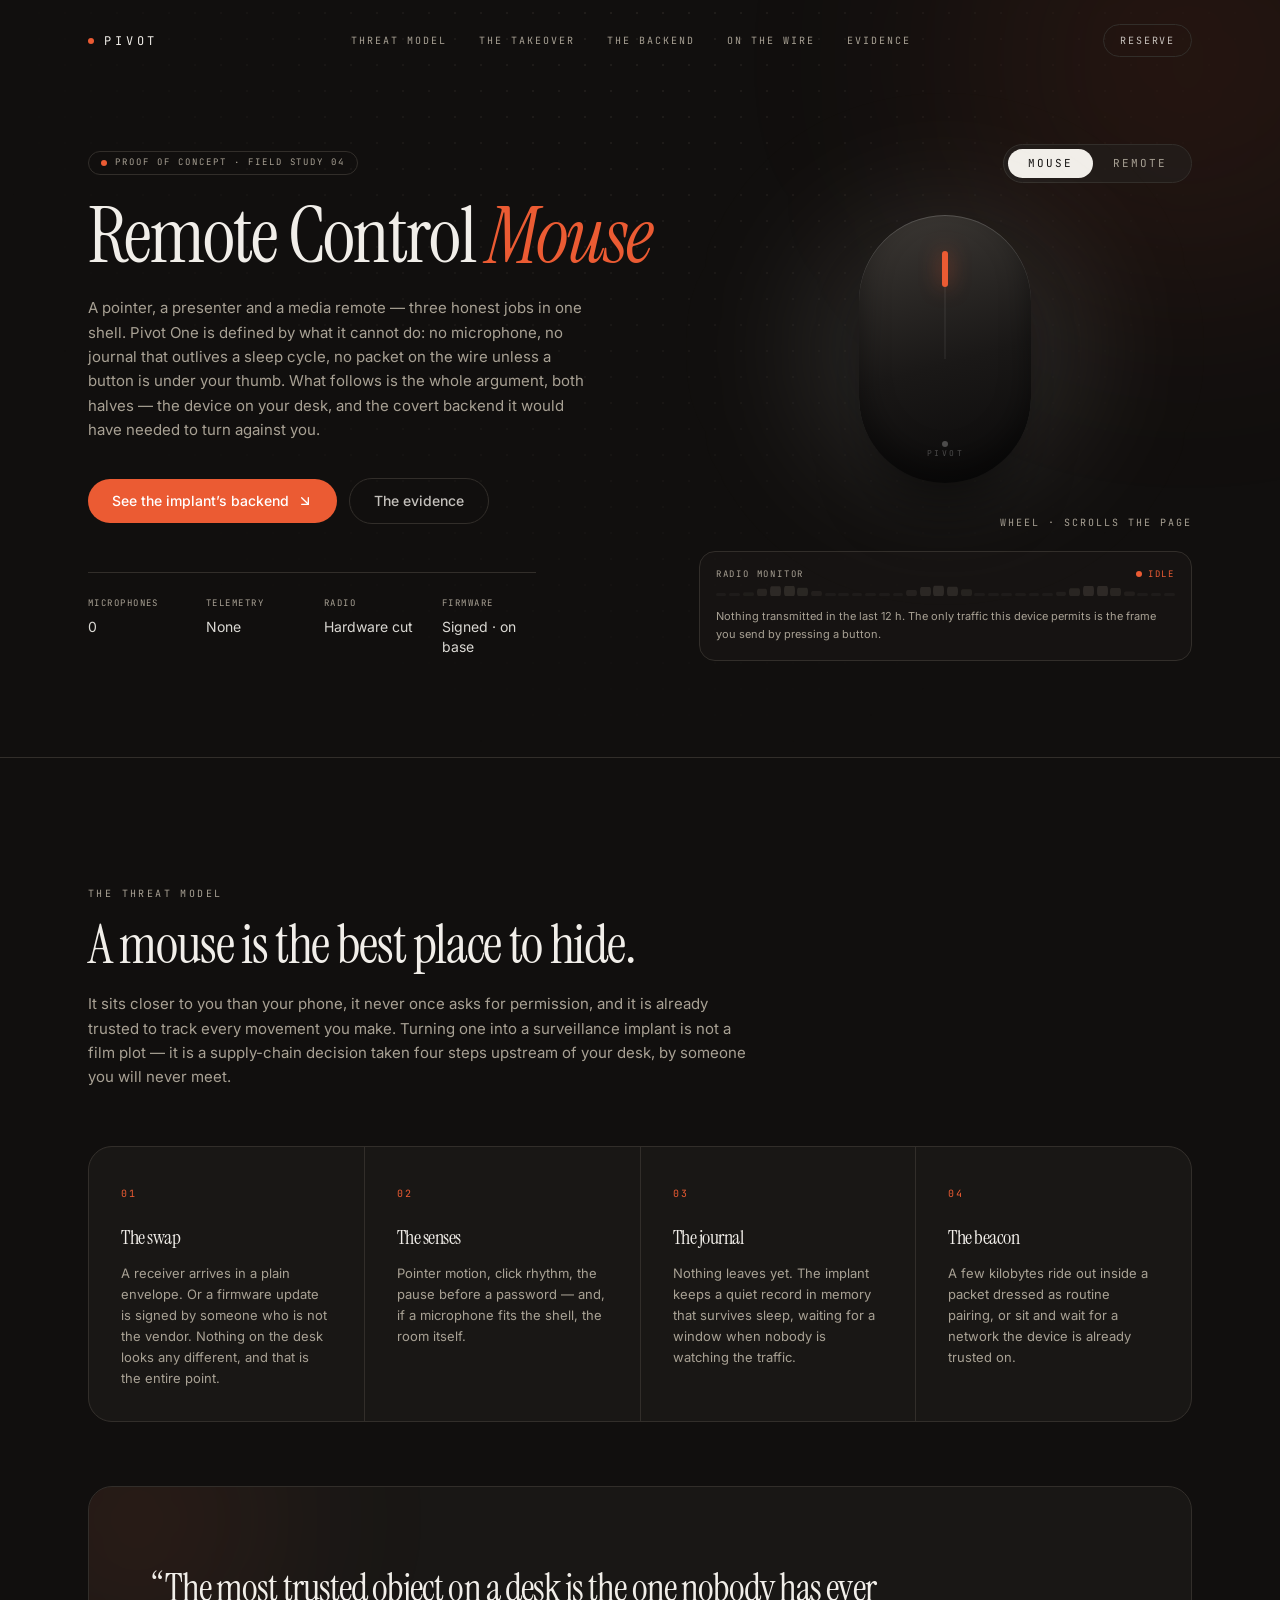
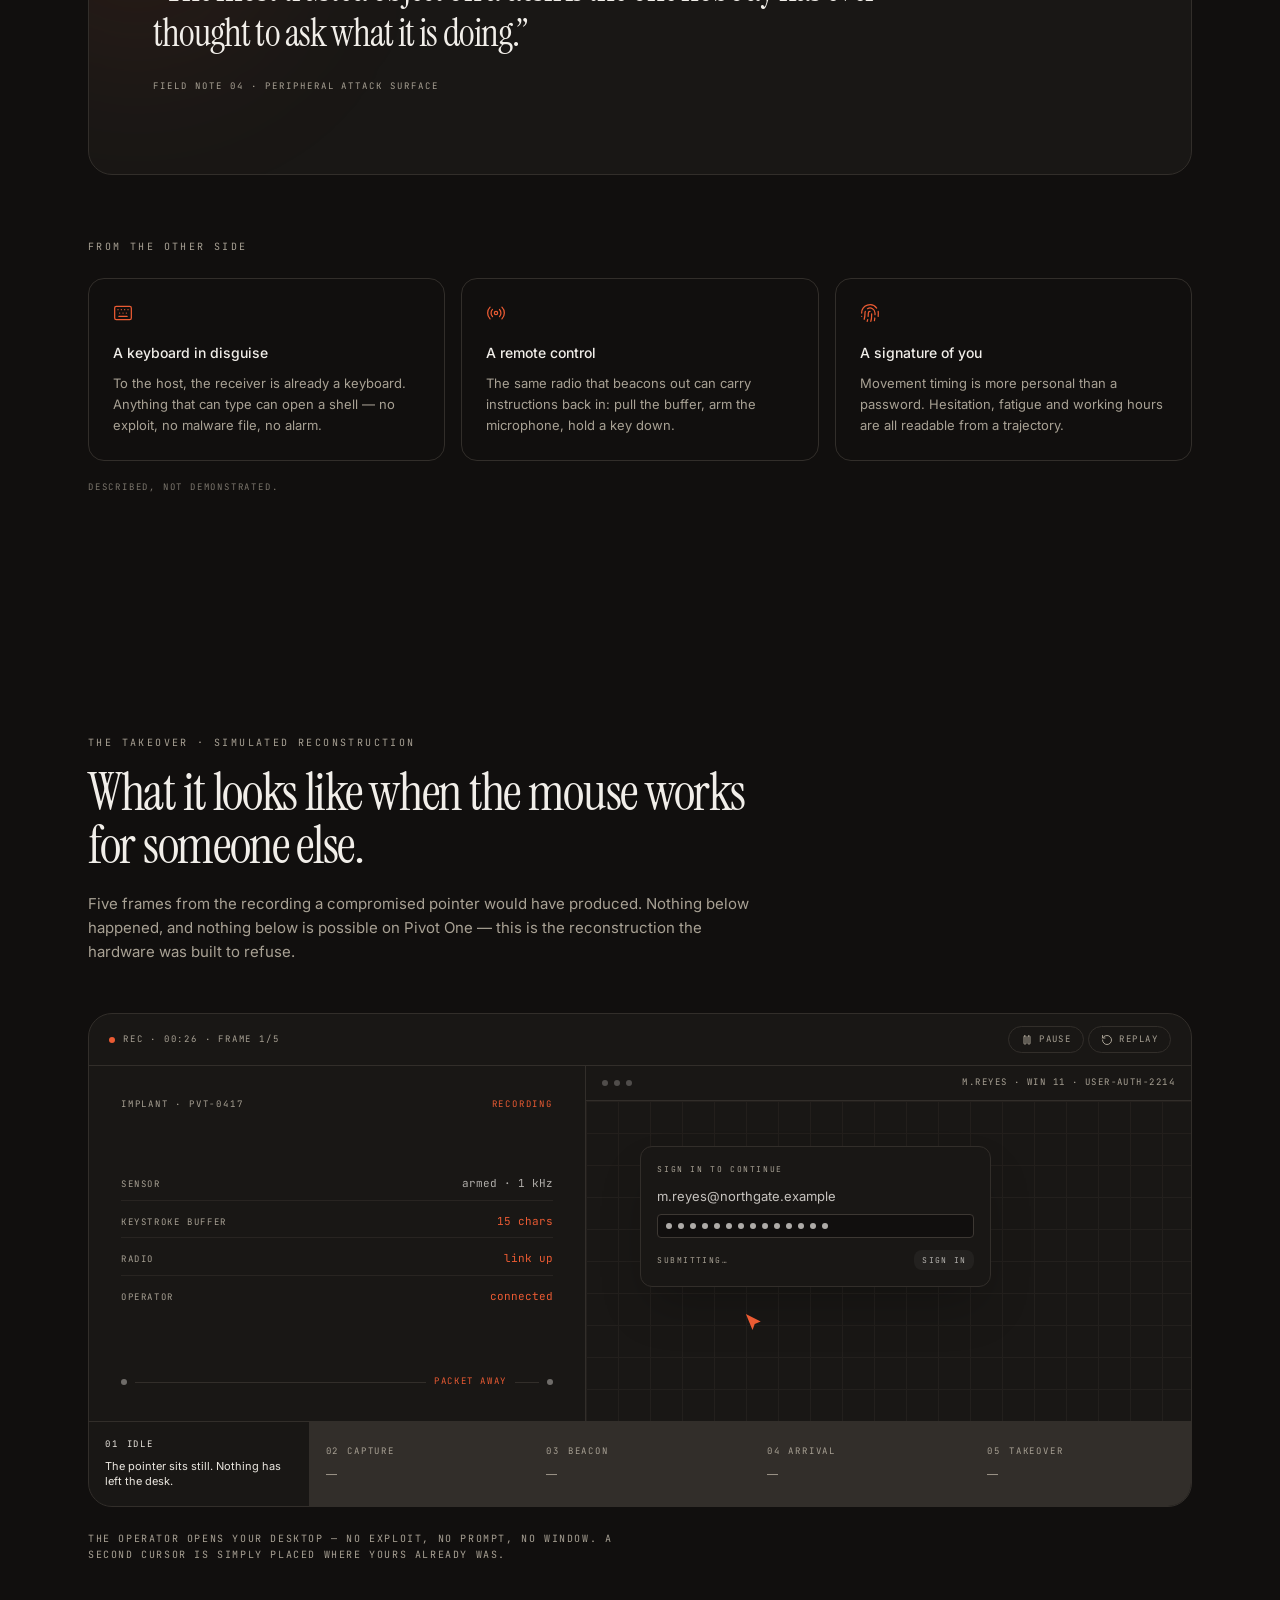
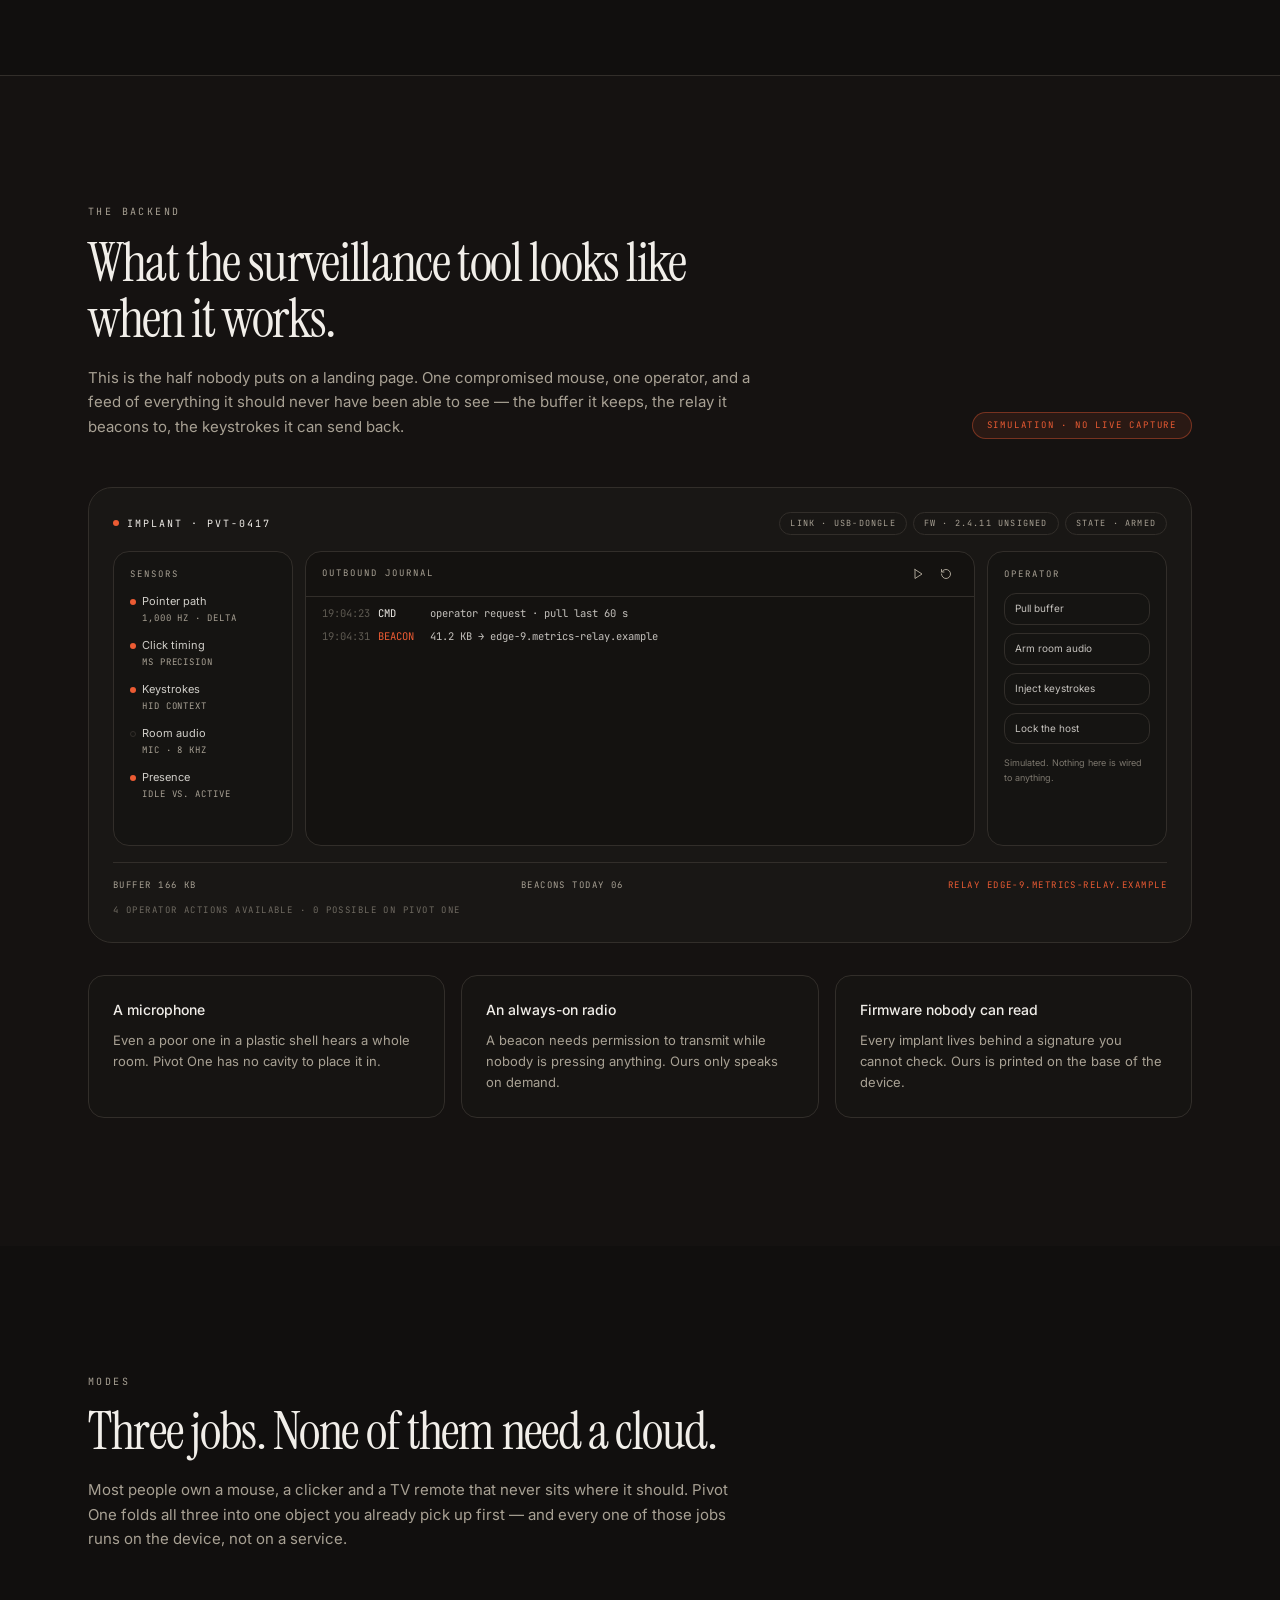
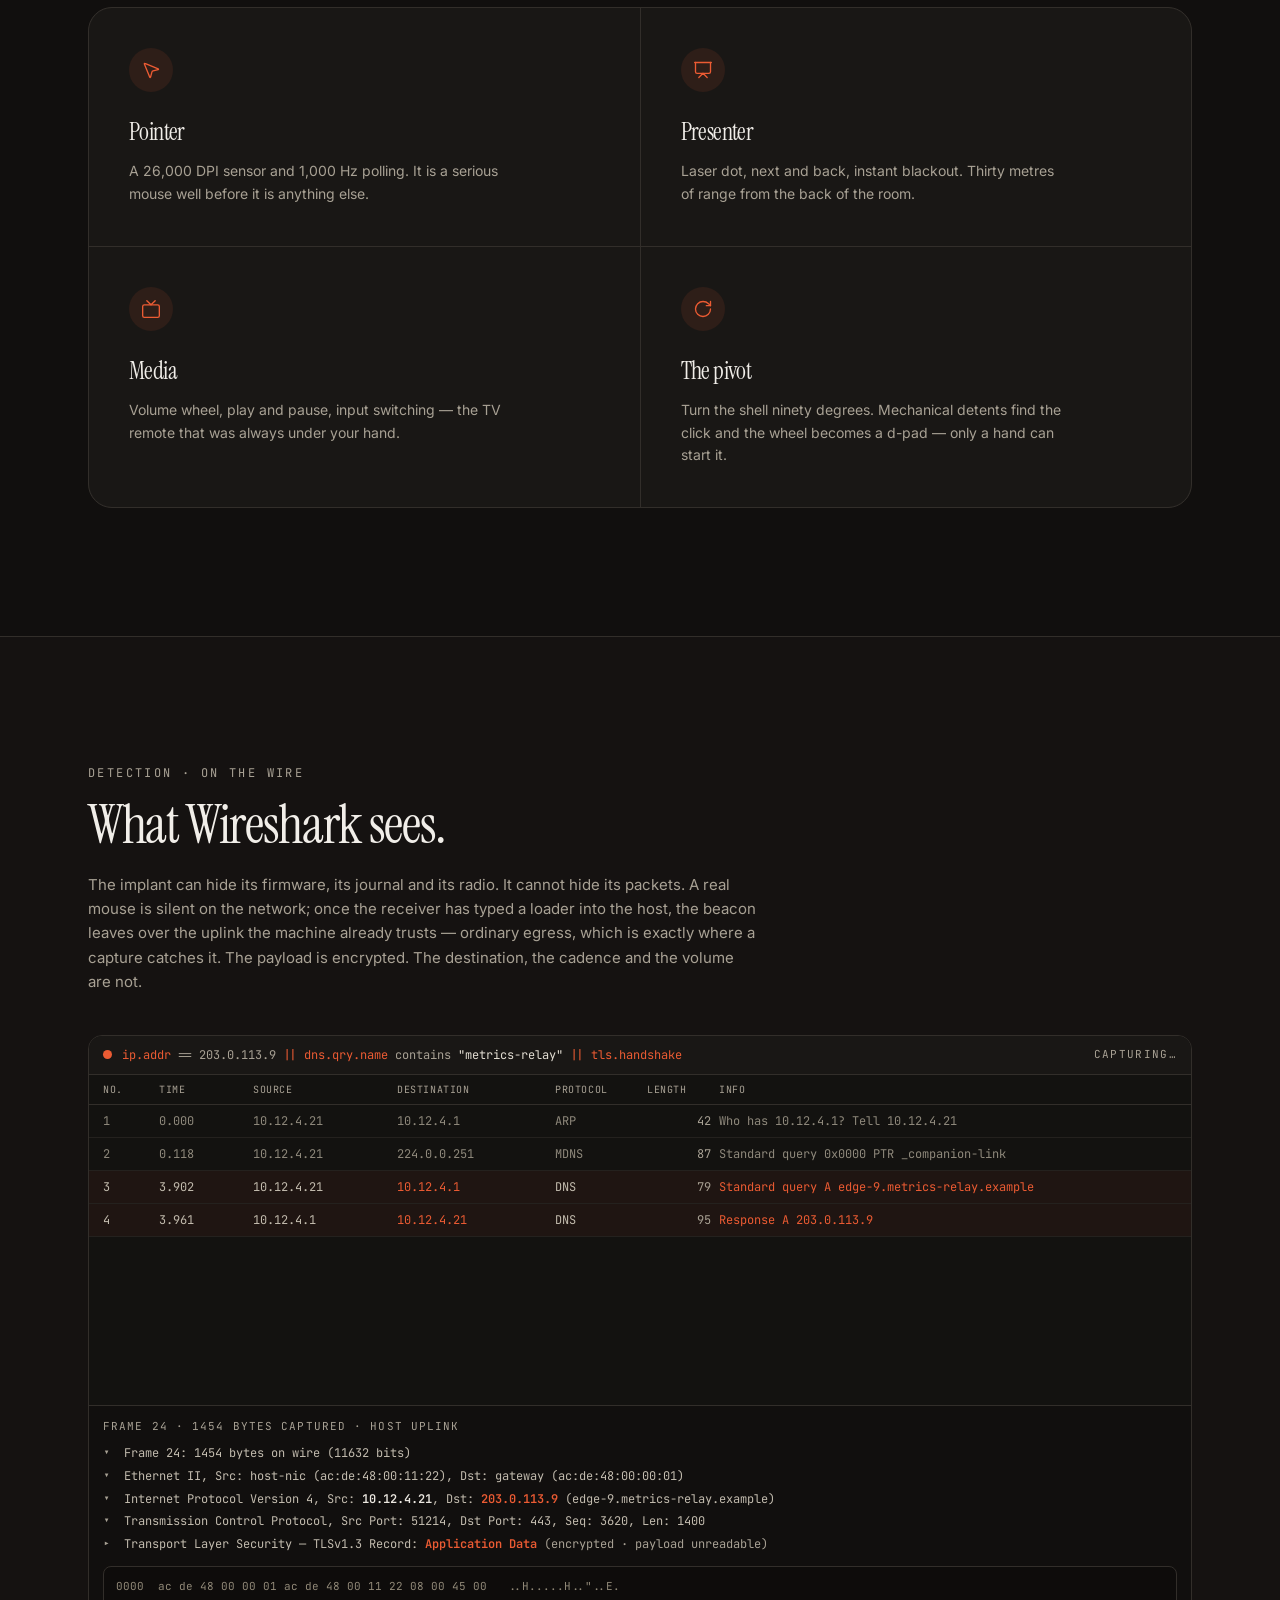
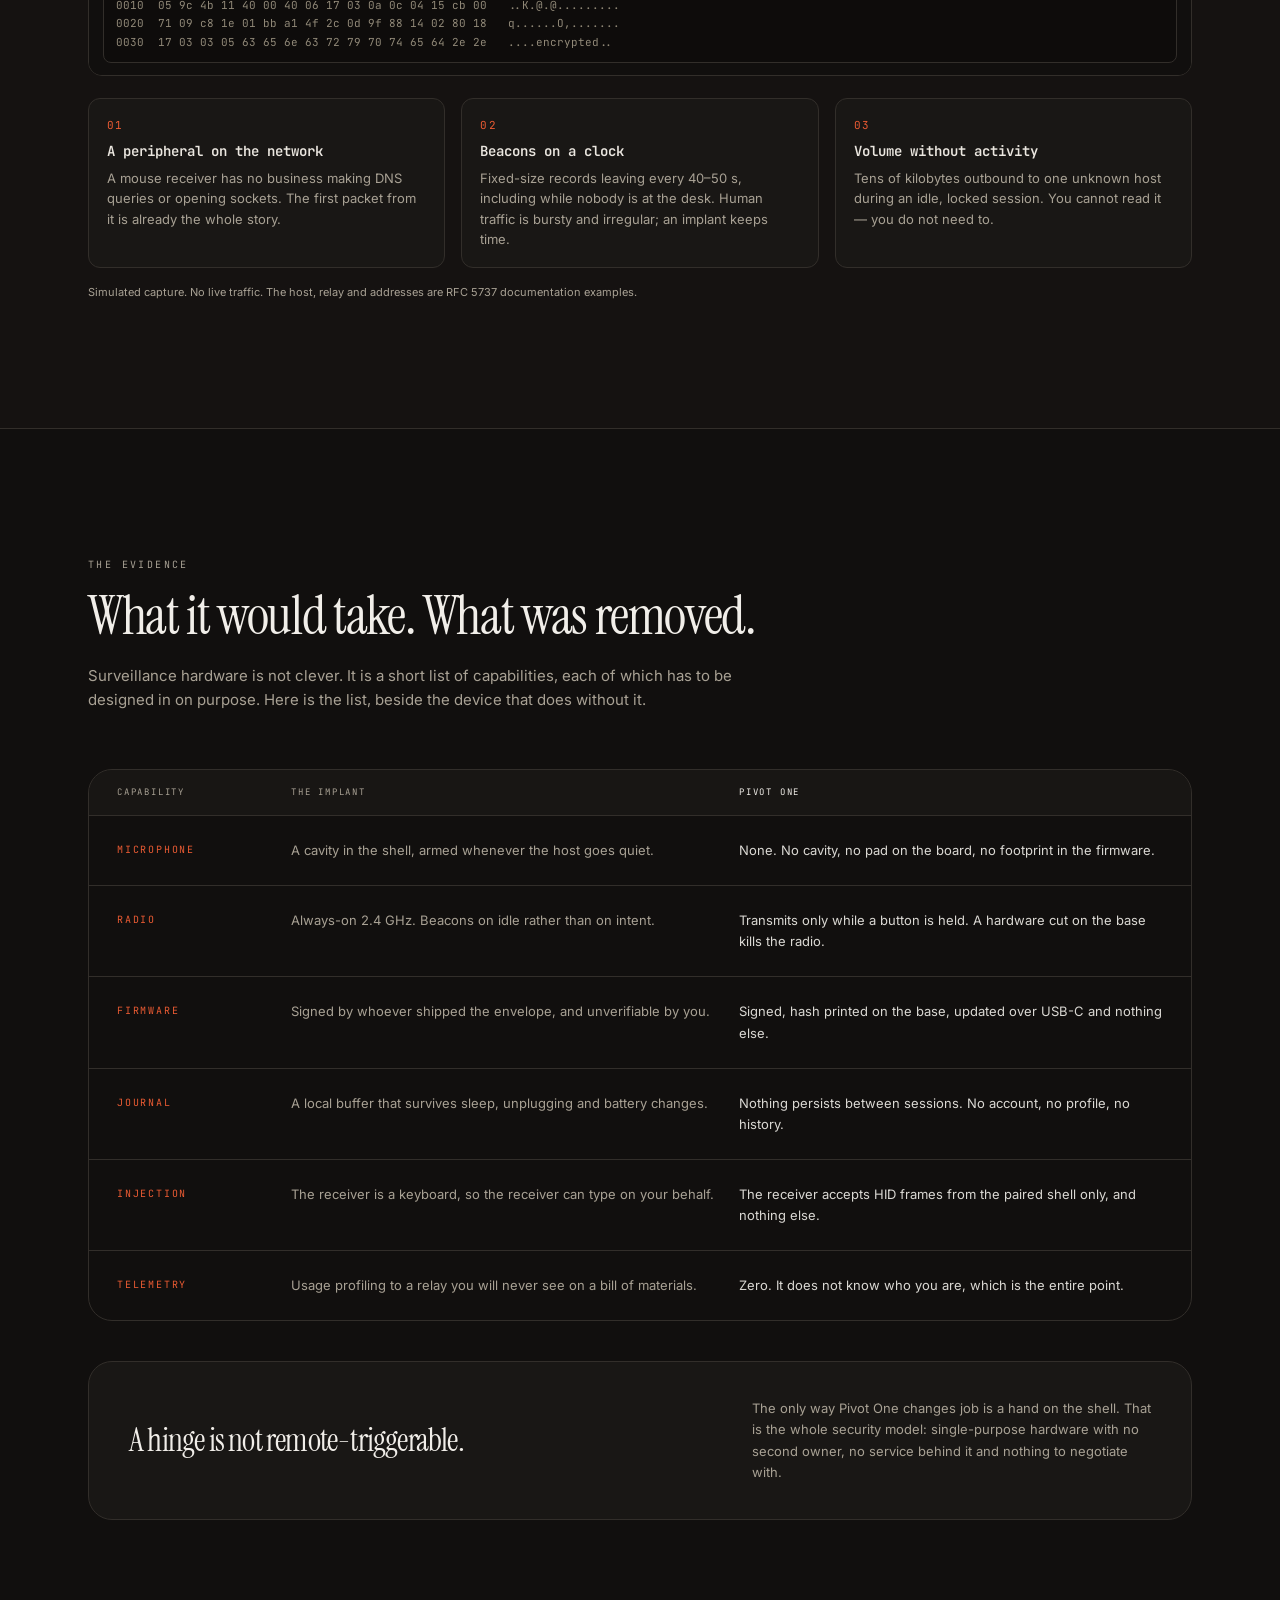
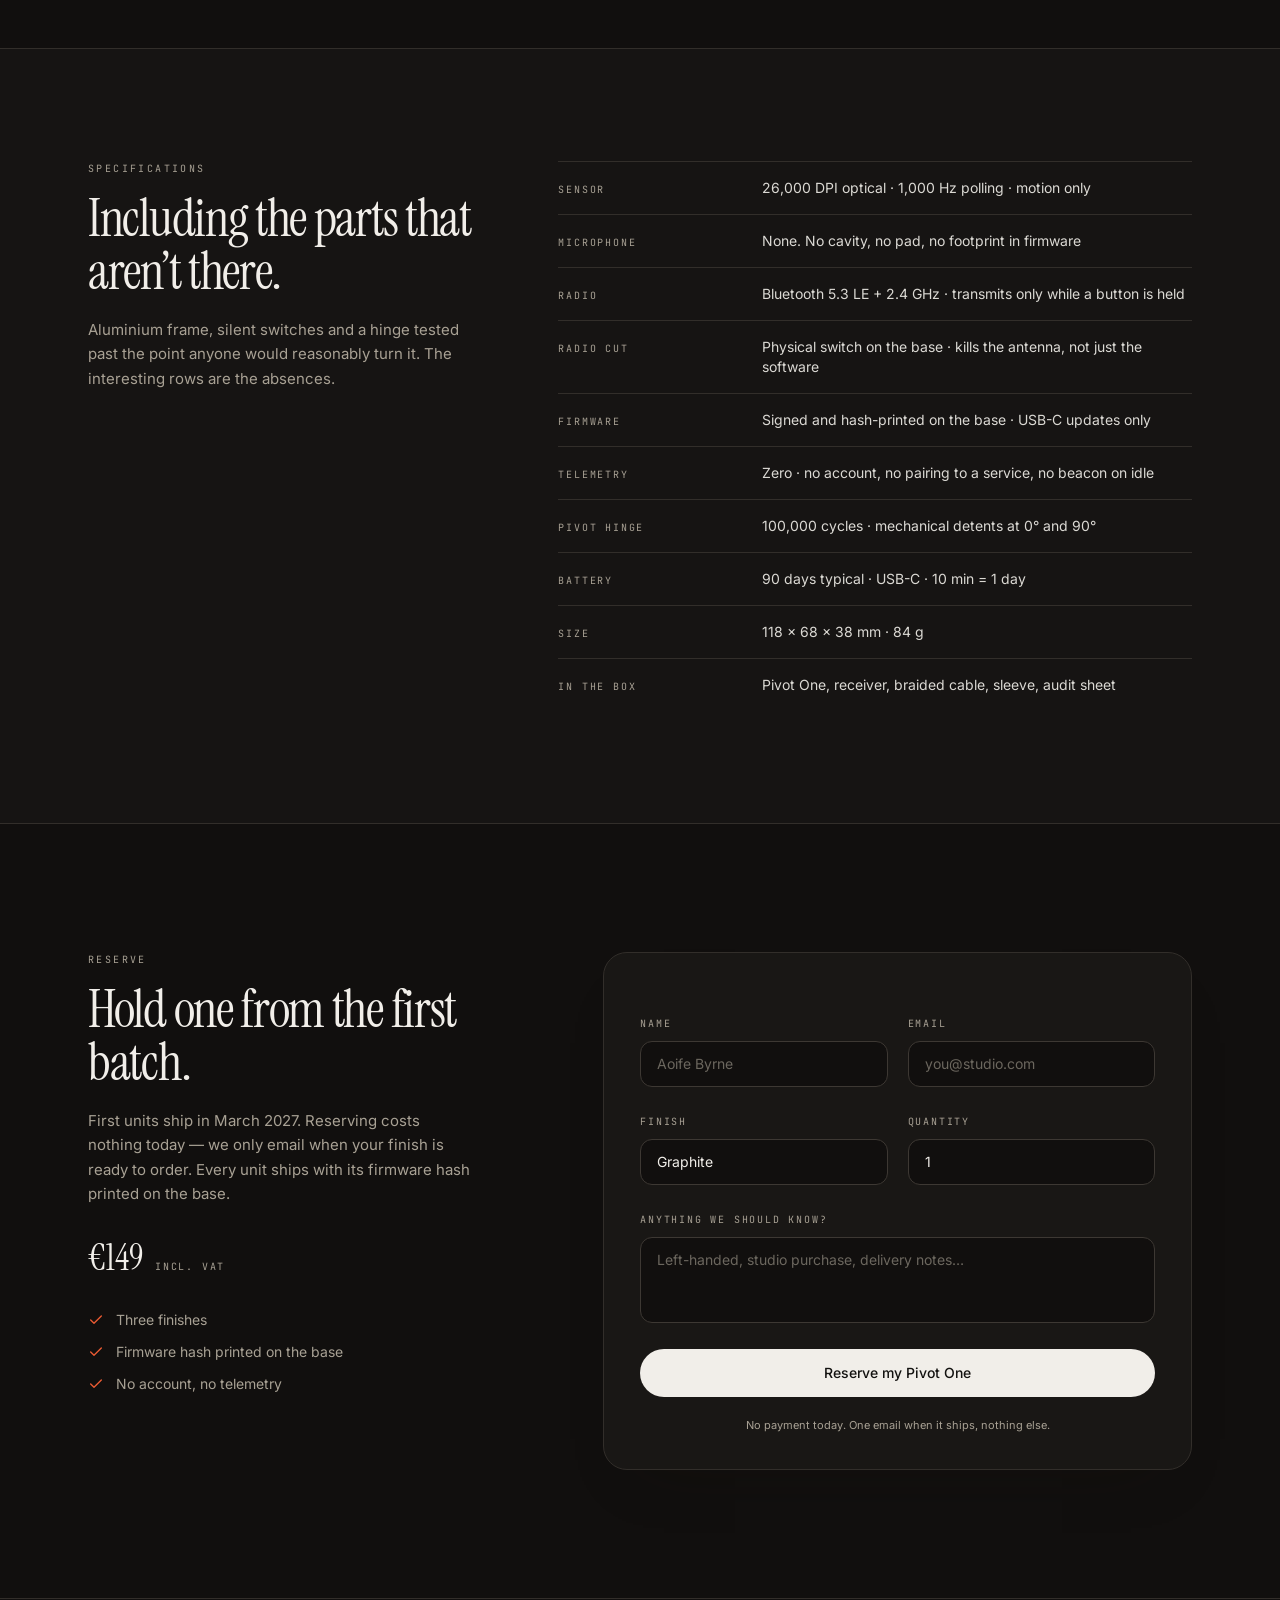
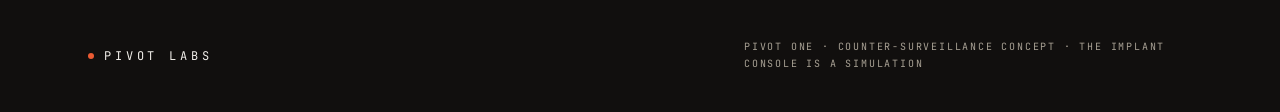
==== commit d7271e6a: "Add Netlify side-server function for GitHub Pages form capture Architecture: GitHub Pages stays the " ====
--- a/index.html
+++ b/index.html
@@ -251,6 +251,7 @@
         var btn = form.querySelector('button[type=submit]');
         if(btn){ btn.disabled = true; btn.textContent = 'Reserving…'; }
         var payload = new URLSearchParams(new FormData(form)).toString();
+        var endpoint = 'https://remote-control-mouse.netlify.app/.netlify/functions/reserve';
         var show = function(){
           var box = document.createElement('div');
           box.setAttribute('role','status');
@@ -261,7 +262,7 @@
             '<p style="margin-top:10px;font-size:14px;line-height:1.5;color:hsl(var(--muted-foreground));font-family:var(--font-body),Inter,sans-serif">We’ve got your details — one email when your finish is ready to order. No payment today, nothing else.</p>';
           form.parentNode.replaceChild(box, form);
         };
-        fetch('/', { method:'POST', headers:{ 'Content-Type':'application/x-www-form-urlencoded' }, body: payload })
+        fetch(endpoint, { method:'POST', headers:{ 'Content-Type':'application/x-www-form-urlencoded' }, body: payload })
           .then(show).catch(show);
       });
     }
